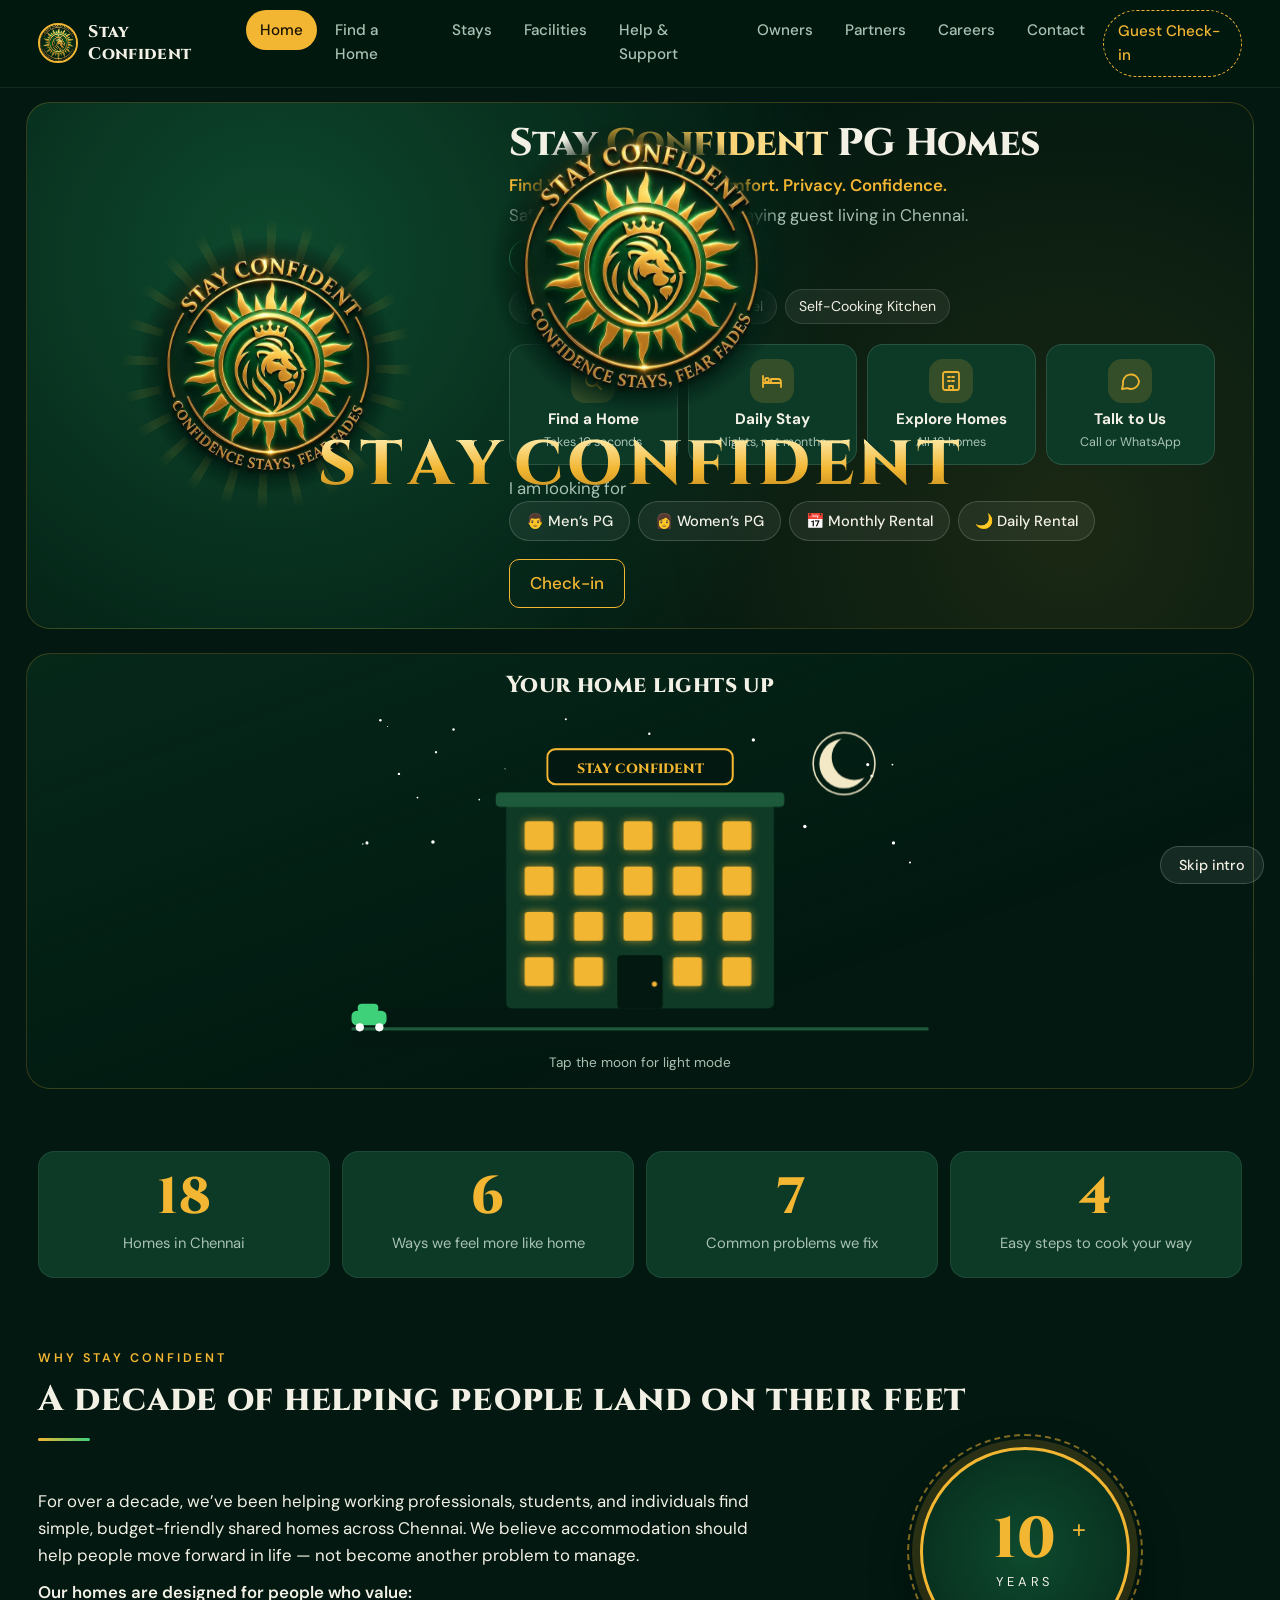
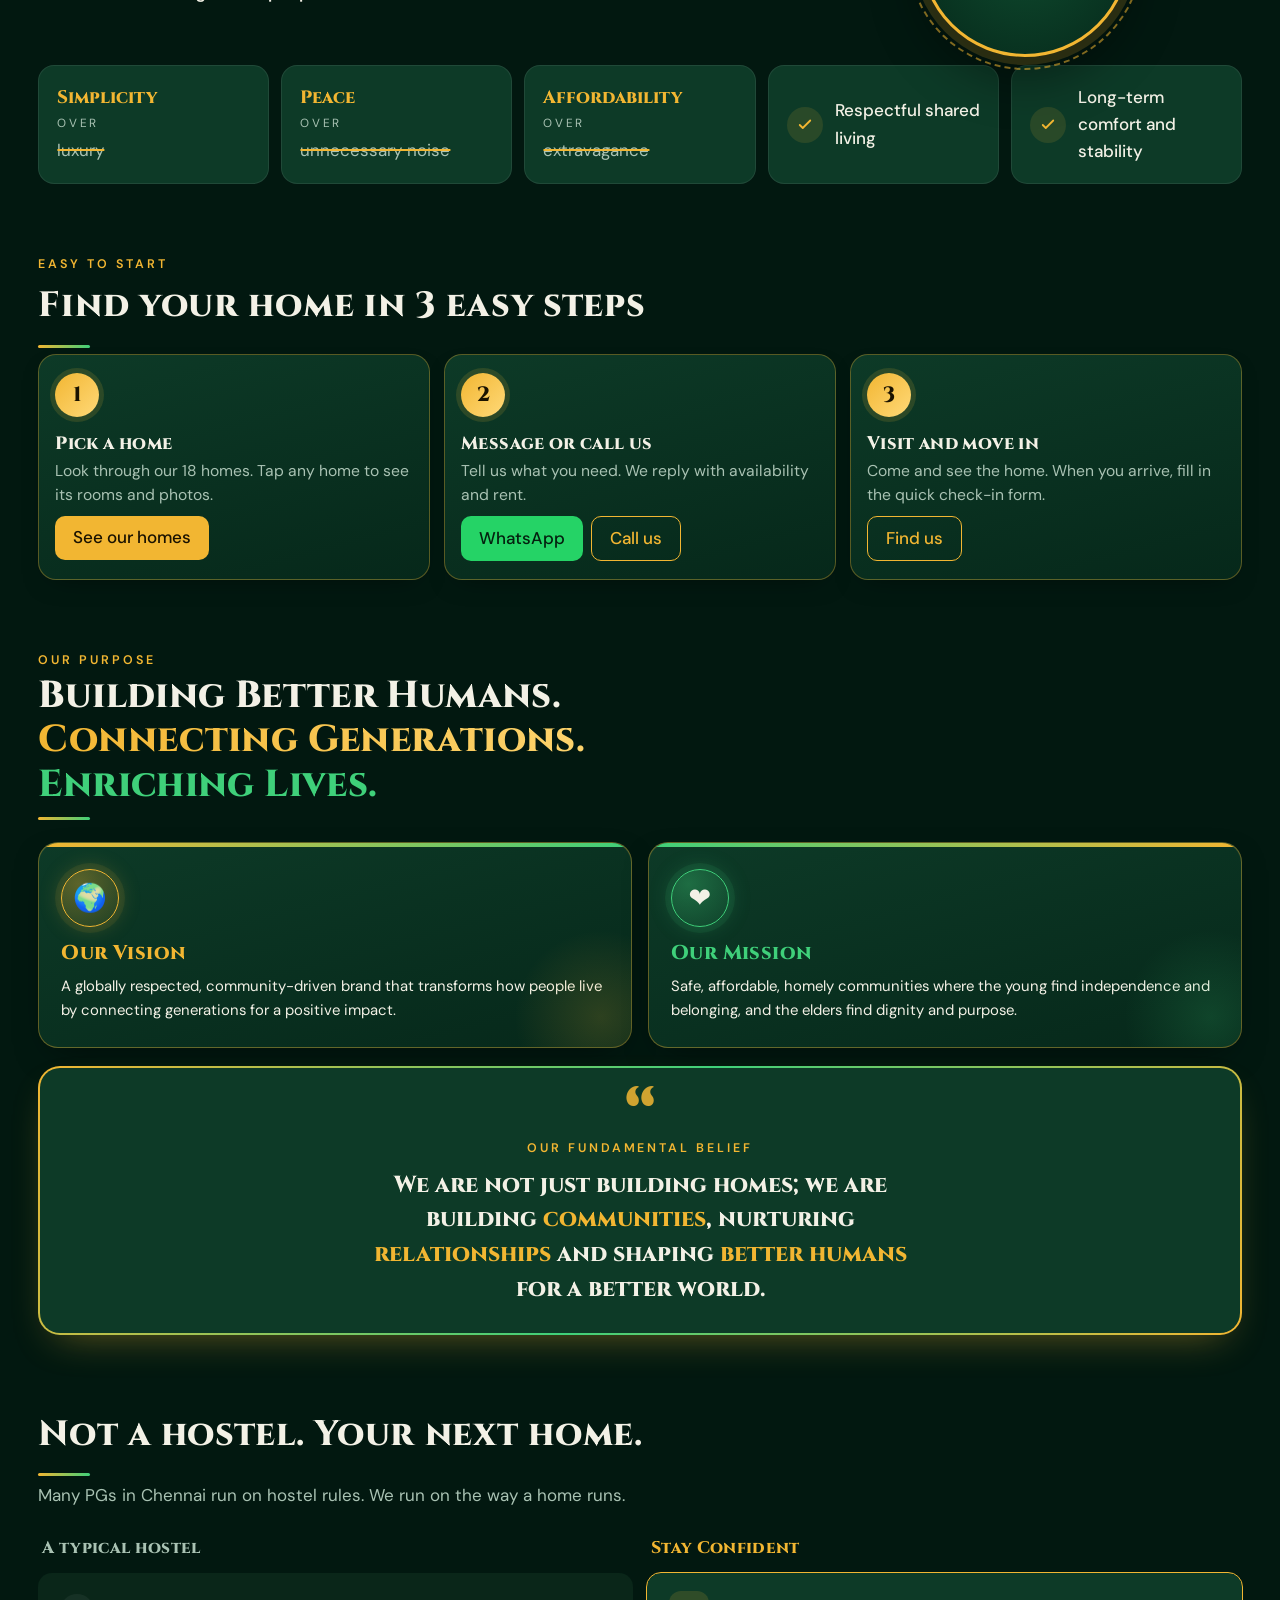
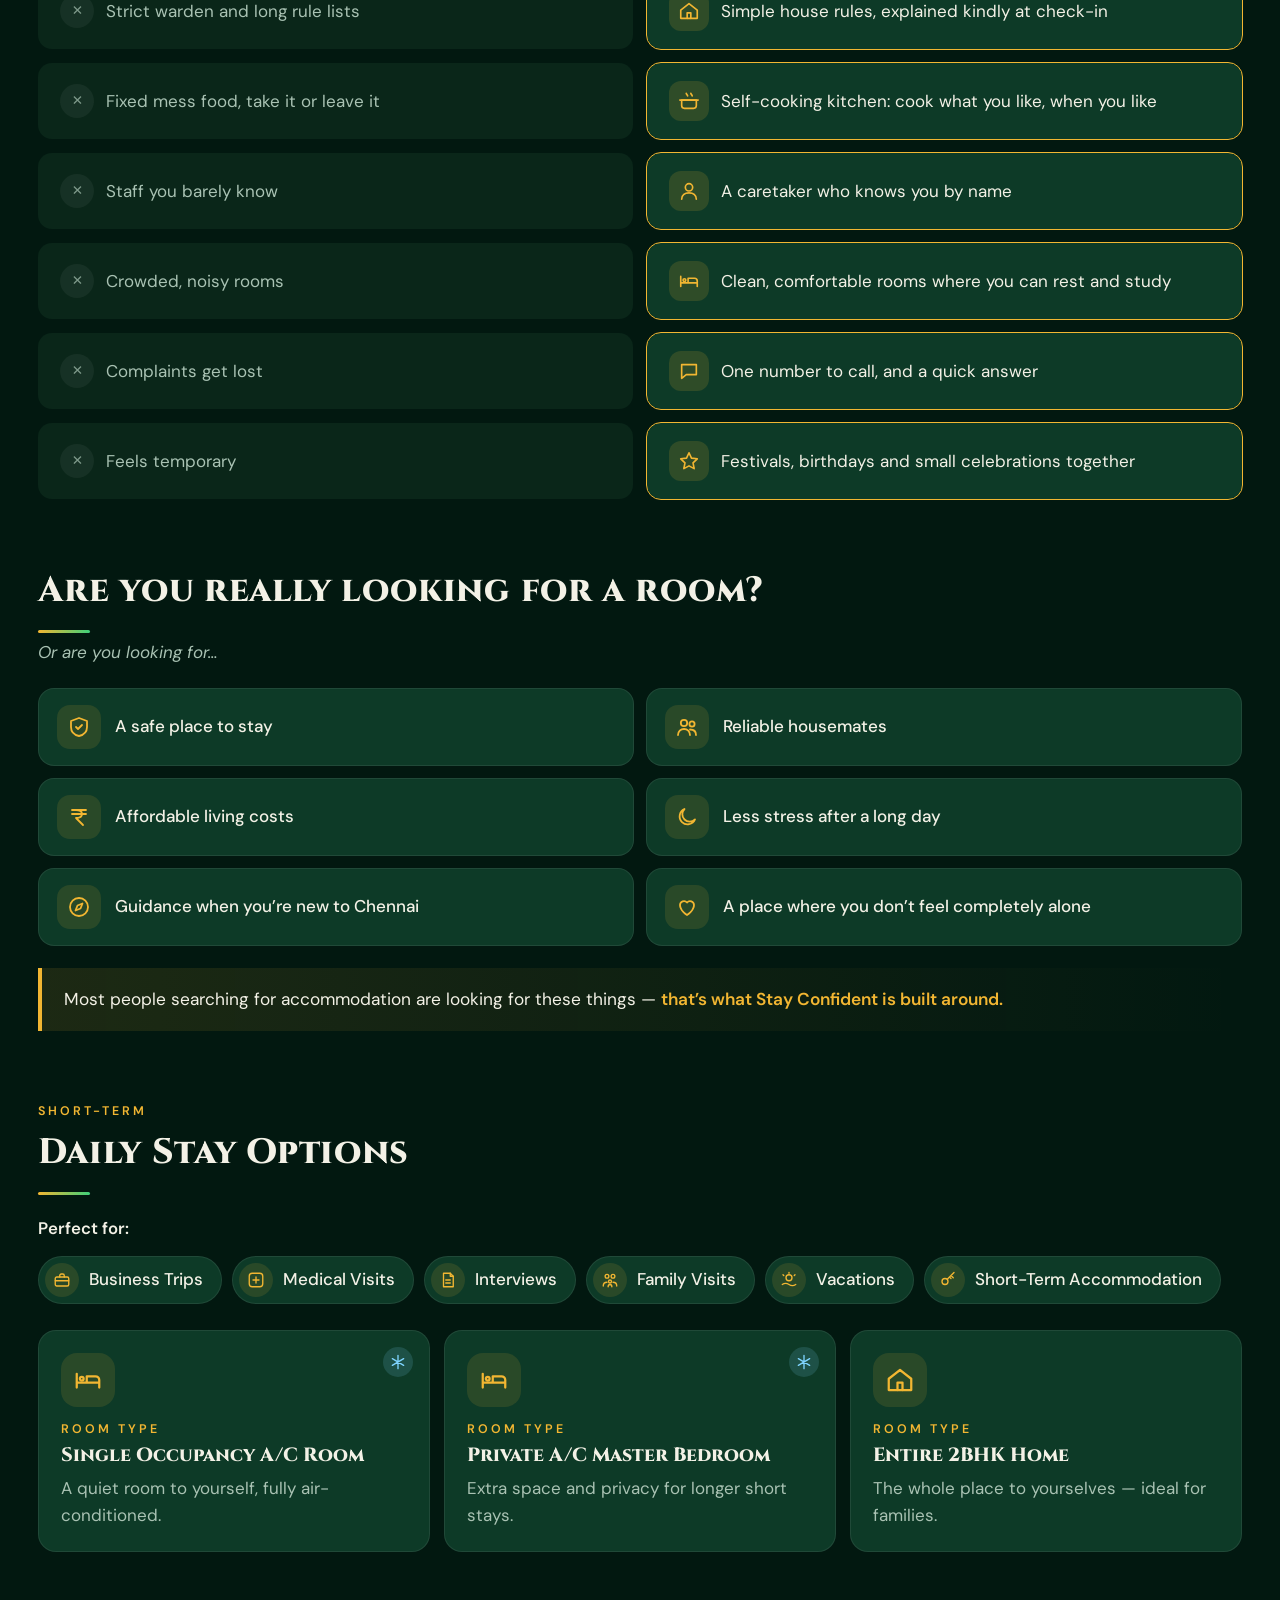
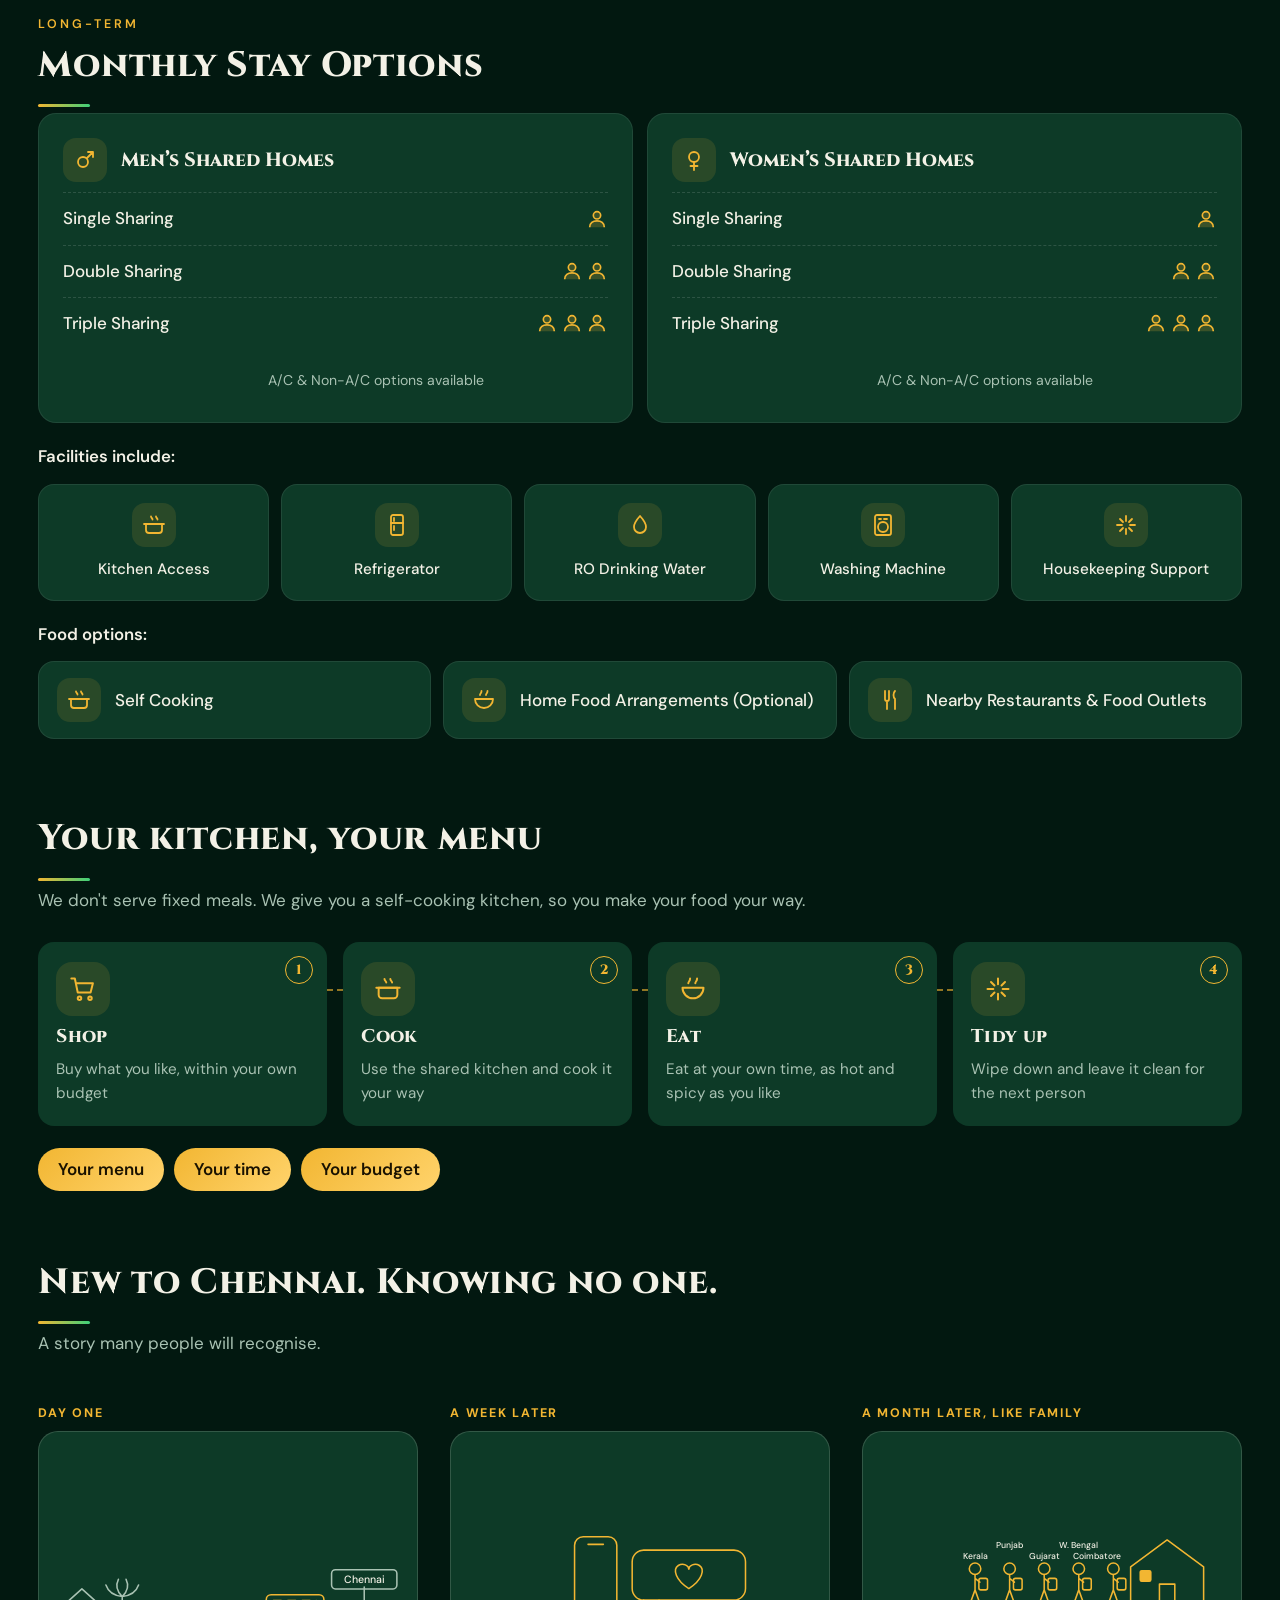
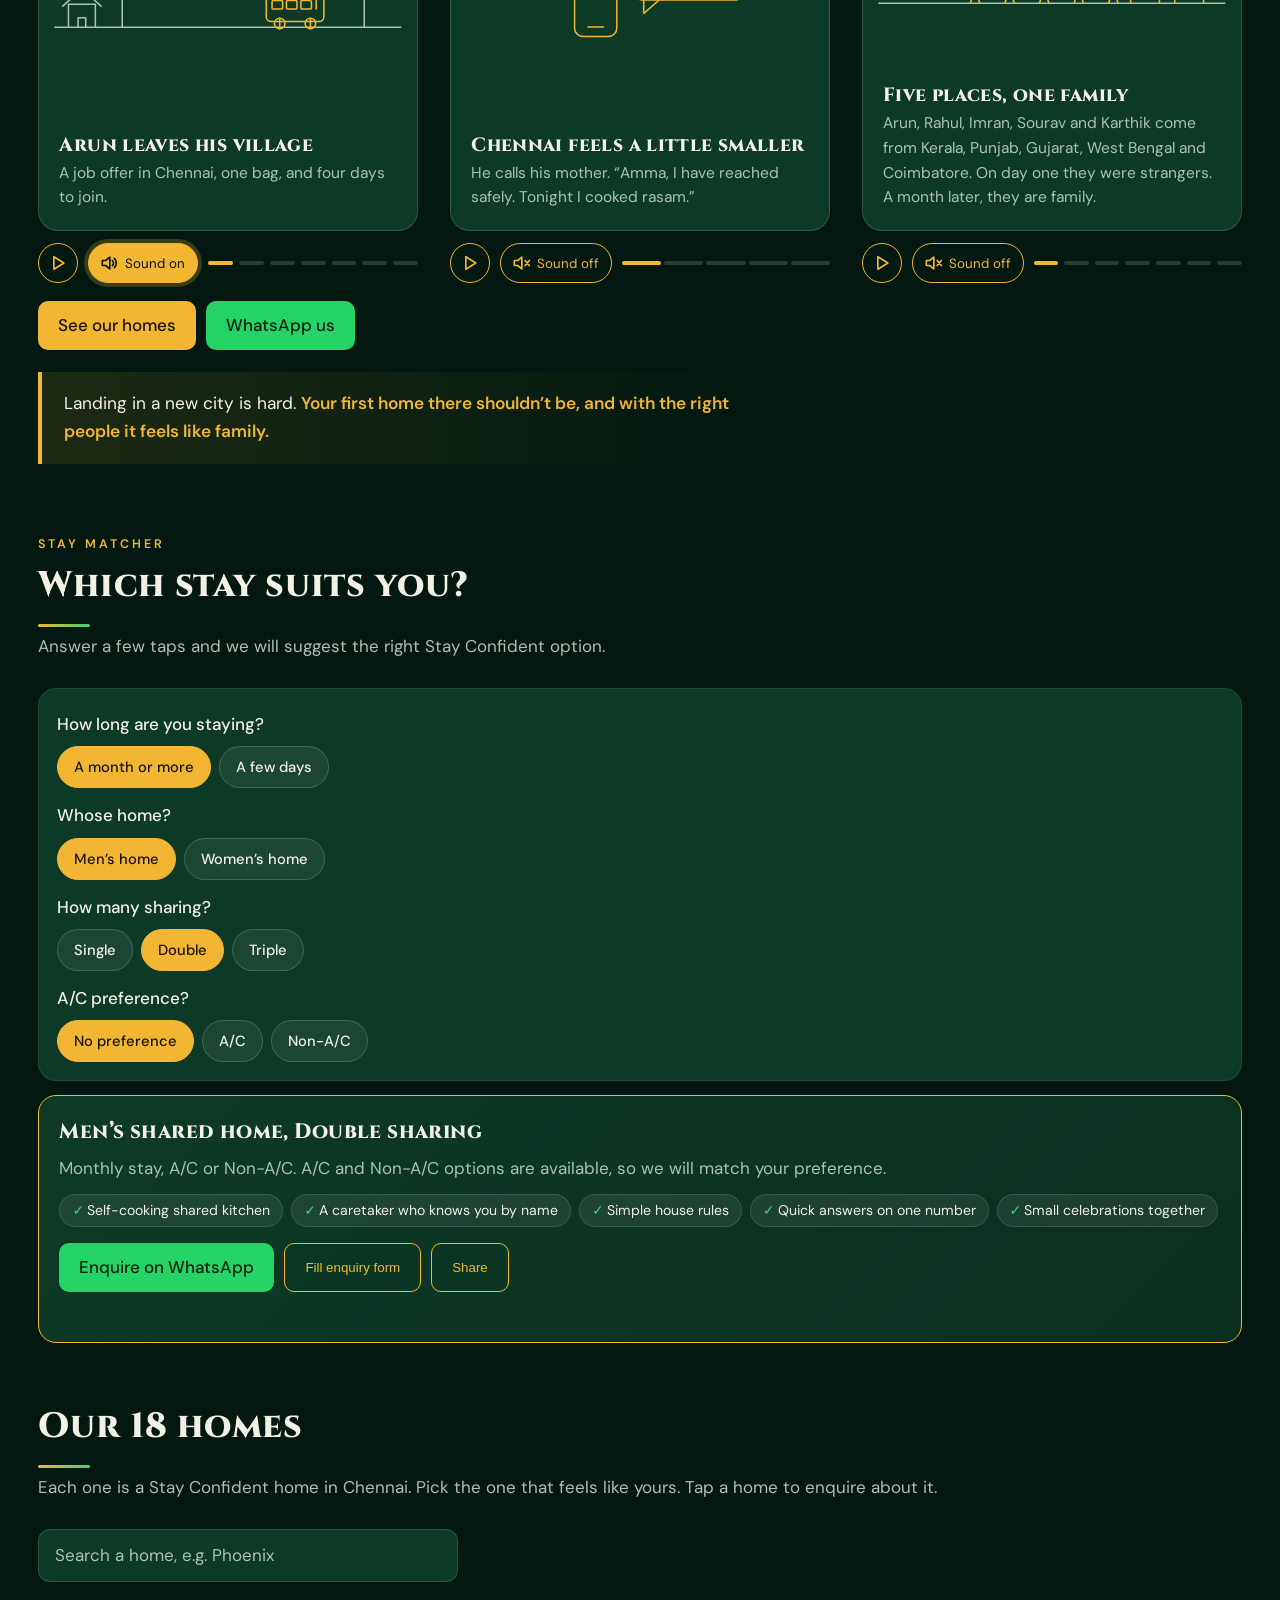
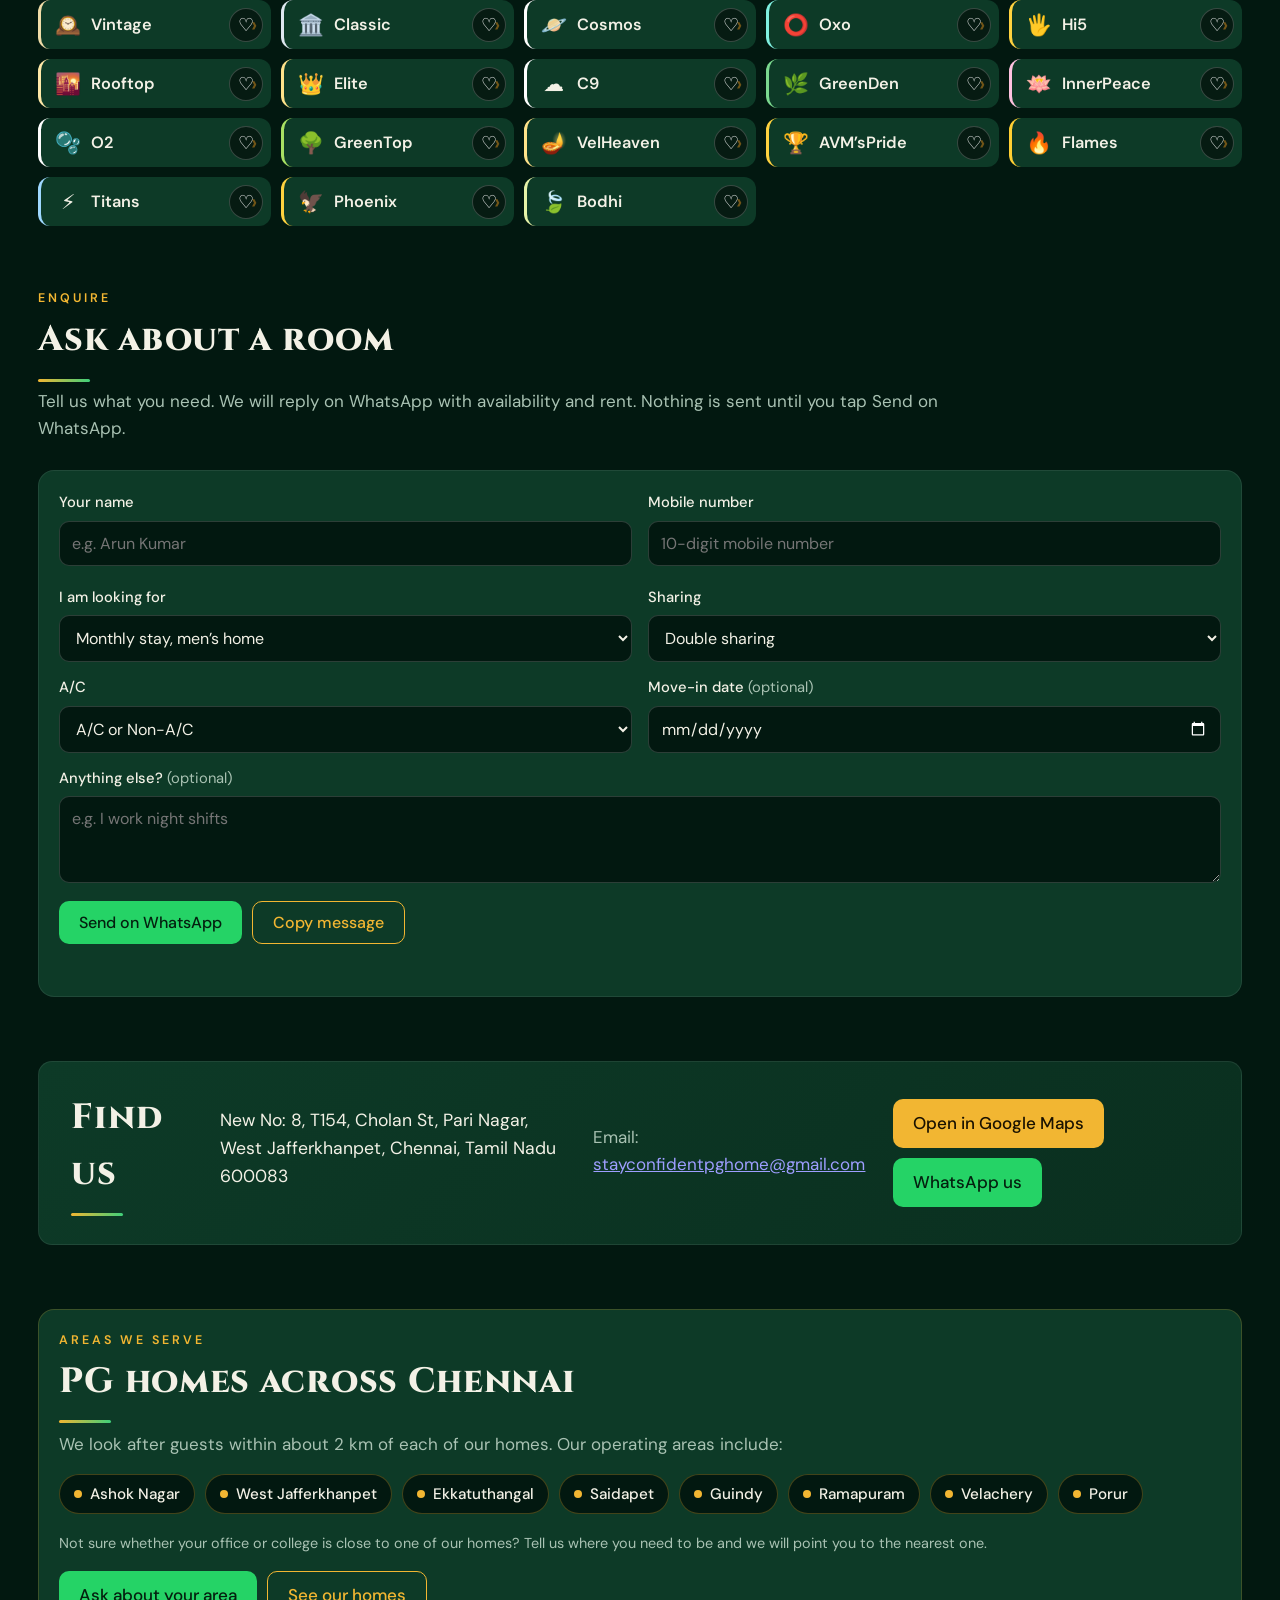
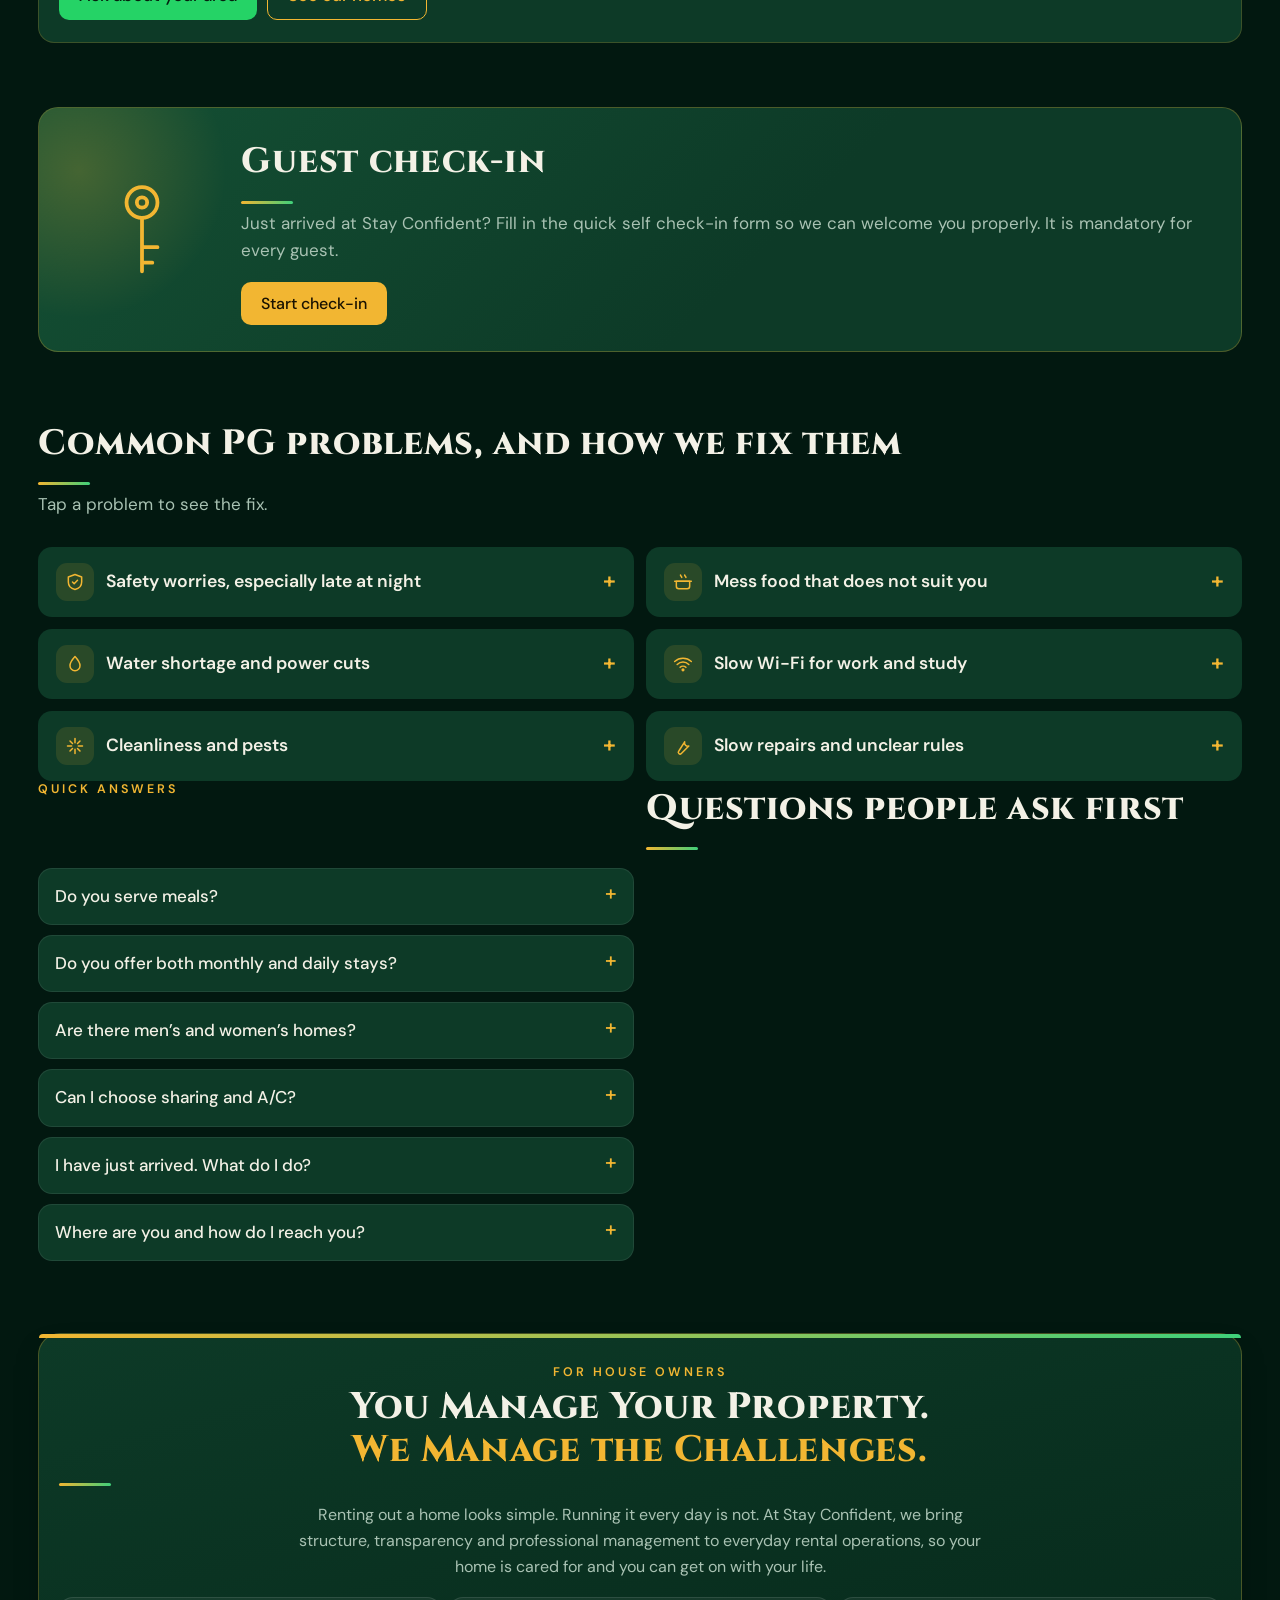
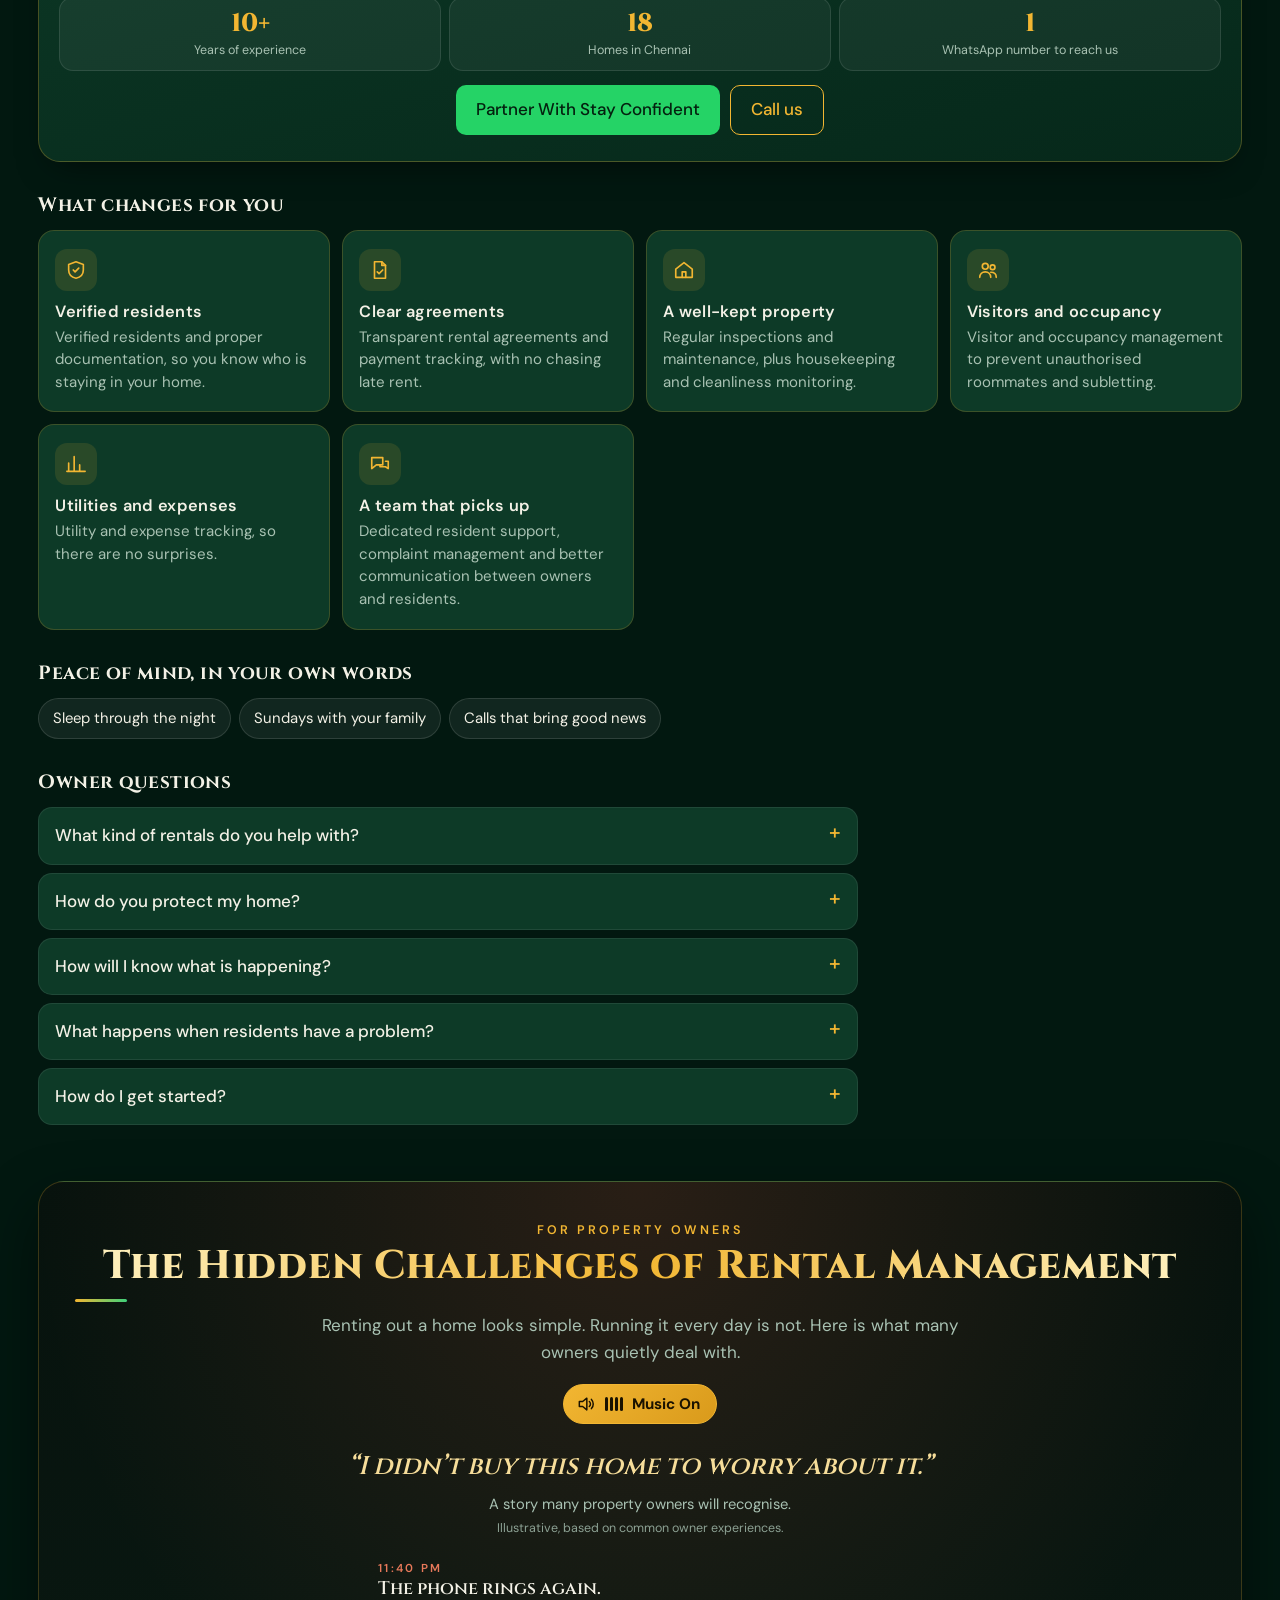
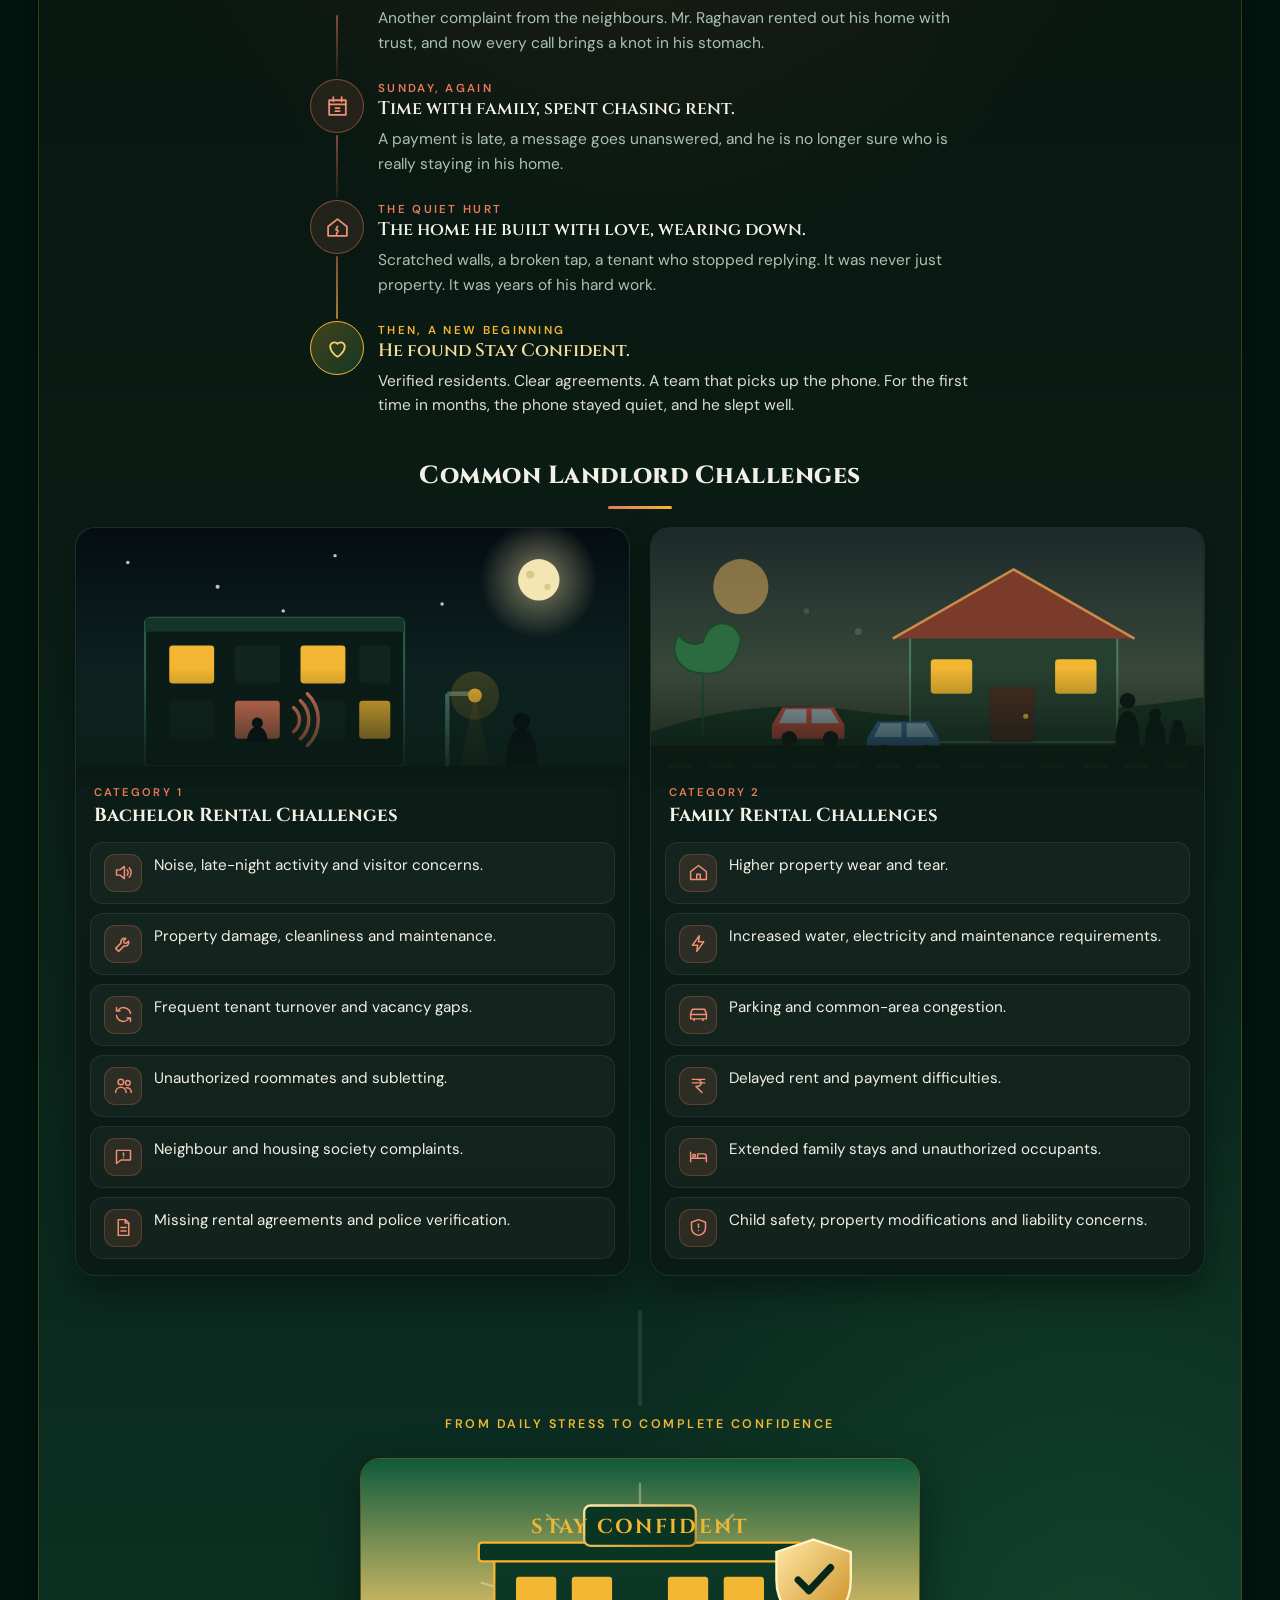
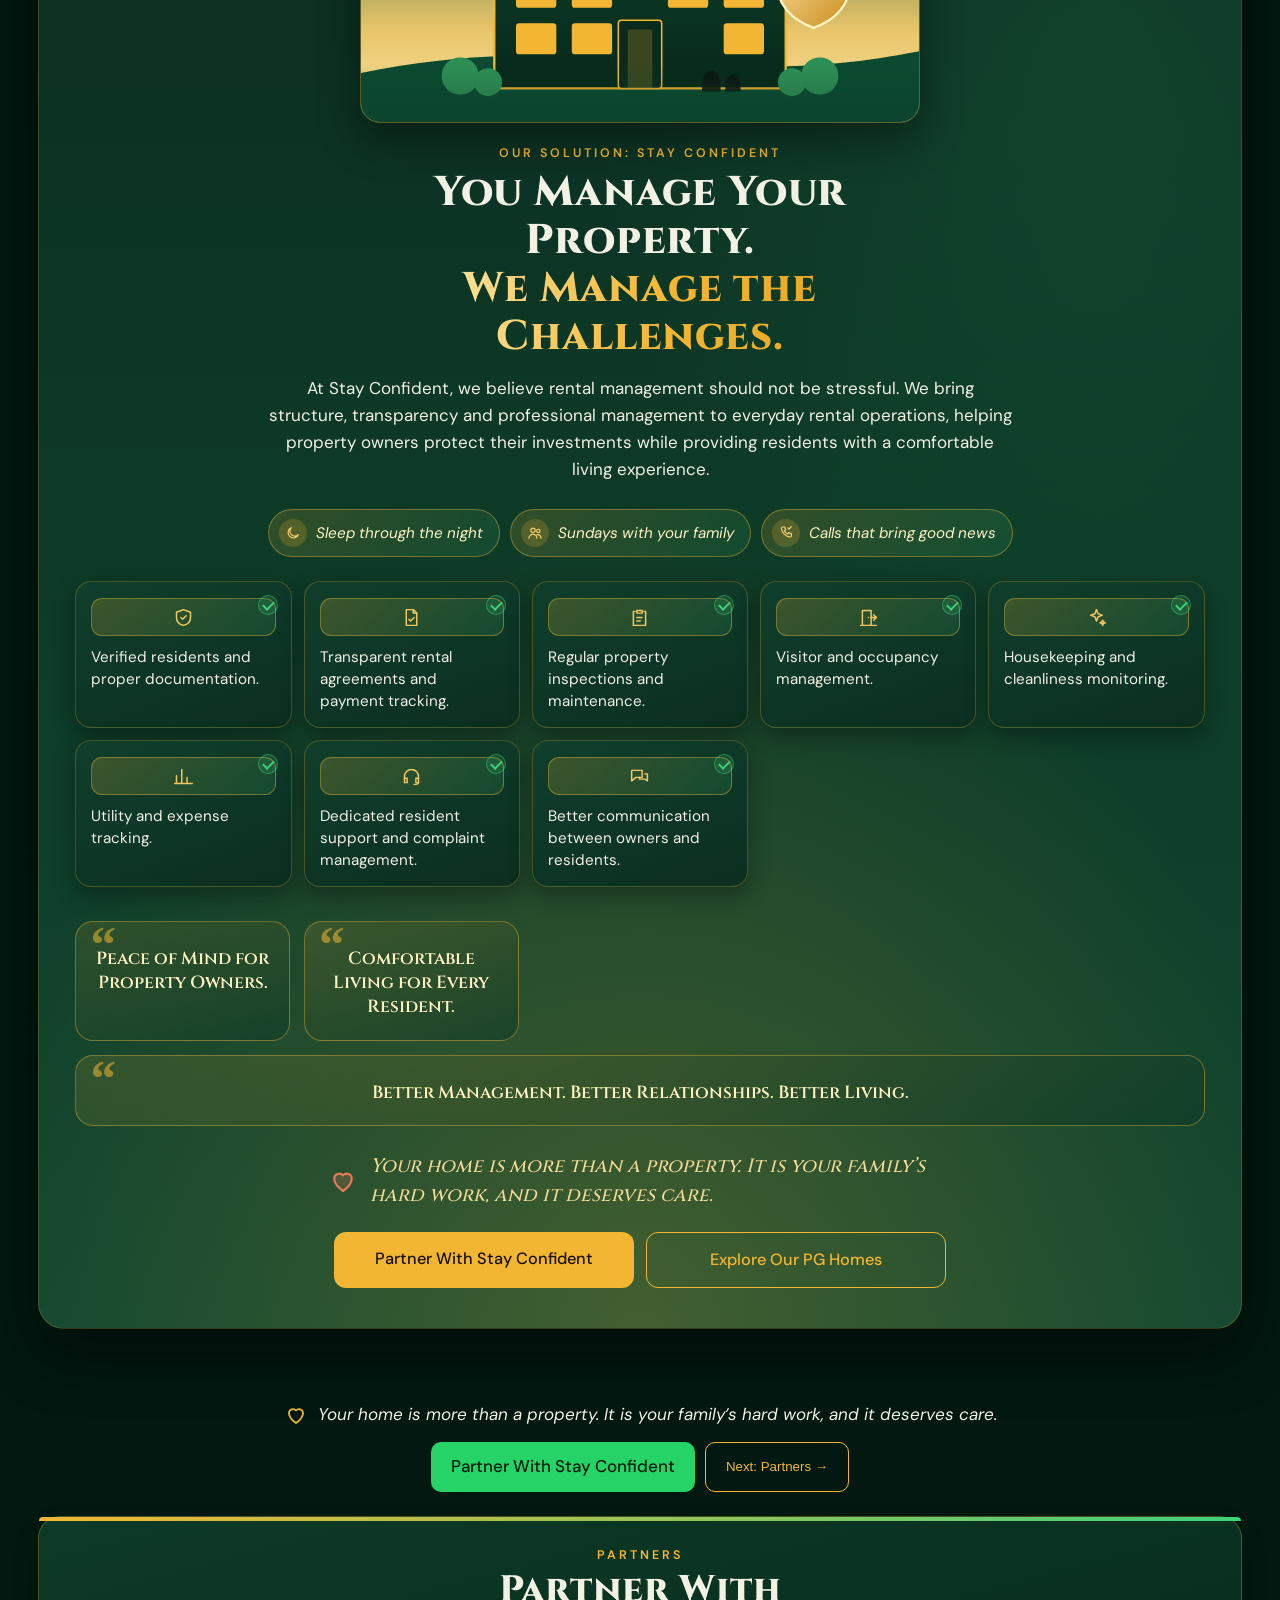
==== index.html @ 21cd769f "Add files via upload" ====
<!DOCTYPE html>
<html lang="en">
<head>
<meta charset="utf-8">
<meta name="theme-color" content="#021810">
<meta name="mobile-web-app-capable" content="yes">
<meta name="apple-mobile-web-app-capable" content="yes">
<meta name="apple-mobile-web-app-status-bar-style" content="black-translucent">
<meta name="apple-mobile-web-app-title" content="Stay Confident">
<meta name="viewport" content="width=device-width, initial-scale=1, viewport-fit=cover">
<title>Stay Confident PG Homes, Chennai | PG for Men &amp; Women, Daily Stay, House Owners</title>
<link rel="preconnect" href="https://fonts.googleapis.com">
<link href="https://fonts.googleapis.com/css2?family=Cinzel:wght@600;800&family=DM+Sans:wght@400;500&display=swap" rel="stylesheet">
<!-- ===== SEO v1 (additive): search + social metadata, structured data. No visible content changed. ===== -->
<meta name="description" content="Safe, clean PG homes in Chennai for men and women. Monthly and daily stays, self-cooking kitchen, 18 homes. Call or WhatsApp +91 98844 44587.">
<meta name="robots" content="index, follow, max-image-preview:large, max-snippet:-1">
<meta name="author" content="Stay Confident PG Homes">
<meta name="geo.region" content="IN-TN">
<meta name="geo.placename" content="Chennai">
<meta name="geo.position" content="13.0271934;80.2093516">
<meta name="ICBM" content="13.0271934, 80.2093516">
<meta property="og:type" content="website">
<meta property="og:site_name" content="Stay Confident PG Homes">
<meta property="og:locale" content="en_IN">
<meta property="og:title" content="Stay Confident PG Homes, Chennai | PG for Men &amp; Women, Daily Stay">
<meta property="og:description" content="Safe, clean PG homes in Chennai for men and women. Monthly and daily stays, self-cooking kitchen, 18 homes. Call or WhatsApp +91 98844 44587.">
<meta name="twitter:card" content="summary">
<meta name="twitter:title" content="Stay Confident PG Homes, Chennai">
<meta name="twitter:description" content="Safe, clean PG homes in Chennai for men and women. Monthly and daily stays, self-cooking kitchen, 18 homes. Call or WhatsApp +91 98844 44587.">
<link rel="preconnect" href="https://fonts.gstatic.com" crossorigin>
<link rel="icon" href="data:image/svg+xml,%3Csvg xmlns='http://www.w3.org/2000/svg' viewBox='0 0 64 64'%3E%3Crect width='64' height='64' rx='14' fill='%23021810'/%3E%3Ctext x='32' y='42' text-anchor='middle' font-family='Georgia,serif' font-weight='700' font-size='28' fill='%23f2b632'%3ESC%3C/text%3E%3C/svg%3E">
<!-- AFTER YOU KNOW YOUR LIVE WEBSITE ADDRESS: remove the comment markers around the 3 lines below and replace https://YOUR-DOMAIN/ with it.
<link rel="canonical" href="https://YOUR-DOMAIN/">
<meta property="og:url" content="https://YOUR-DOMAIN/">
<meta property="og:image" content="https://YOUR-DOMAIN/share.jpg">
-->
<script type="application/ld+json">
{
 "@context": "https://schema.org",
 "@type": "LodgingBusiness",
 "name": "Stay Confident PG Homes",
 "alternateName": "Stay Confident PG",
 "description": "Safe, clean and comfortable paying guest (PG) homes in Chennai for men and women. Monthly shared stays and daily stays, with a self-cooking kitchen.",
 "telephone": "+91 98844 44587",
 "email": "stayconfidentpghome@gmail.com",
 "address": {
  "@type": "PostalAddress",
  "streetAddress": "New No: 8, T154, Cholan St, Pari Nagar, West Jafferkhanpet",
  "addressLocality": "Chennai",
  "addressRegion": "Tamil Nadu",
  "postalCode": "600083",
  "addressCountry": "IN"
 },
 "geo": {
  "@type": "GeoCoordinates",
  "latitude": 13.0271934,
  "longitude": 80.2093516
 },
 "hasMap": "https://www.google.com/maps/place/Stay+Confident+PG+Homes/@13.0271934,80.2093516,1098m/data=!3m2!1e3!4b1!4m6!3m5!1s0x3a5267a1206e6ba7:0x398200b670840d7c!8m2!3d13.0271934!4d80.2093516!16s%2Fg%2F11f66dghbz",
 "areaServed": [
  {"@type": "City", "name": "Chennai"},
  {"@type": "Place", "name": "Ashok Nagar, Chennai"},
  {"@type": "Place", "name": "West Jafferkhanpet, Chennai"},
  {"@type": "Place", "name": "Ekkatuthangal, Chennai"},
  {"@type": "Place", "name": "Saidapet, Chennai"},
  {"@type": "Place", "name": "Guindy, Chennai"},
  {"@type": "Place", "name": "Ramapuram, Chennai"},
  {"@type": "Place", "name": "Velachery, Chennai"},
  {"@type": "Place", "name": "Porur, Chennai"}
 ],
 "amenityFeature": [
  {
   "@type": "LocationFeatureSpecification",
   "name": "Self-cooking kitchen access",
   "value": true
  },
  {
   "@type": "LocationFeatureSpecification",
   "name": "Refrigerator",
   "value": true
  },
  {
   "@type": "LocationFeatureSpecification",
   "name": "RO drinking water",
   "value": true
  },
  {
   "@type": "LocationFeatureSpecification",
   "name": "Washing machine",
   "value": true
  },
  {
   "@type": "LocationFeatureSpecification",
   "name": "Housekeeping support",
   "value": true
  },
  {
   "@type": "LocationFeatureSpecification",
   "name": "A/C and non-A/C rooms",
   "value": true
  }
 ]
}
</script>
<script type="application/ld+json">
{
 "@context": "https://schema.org",
 "@type": "FAQPage",
 "mainEntity": [
  {
   "@type": "Question",
   "name": "Do you serve meals?",
   "acceptedAnswer": {
    "@type": "Answer",
    "text": "We do not serve fixed meals. Every home has a self-cooking shared kitchen, so you cook your own food, at your own time and budget."
   }
  },
  {
   "@type": "Question",
   "name": "Do you offer both monthly and daily stays?",
   "acceptedAnswer": {
    "@type": "Answer",
    "text": "Yes. Monthly stays are in our 18 homes. For a few days, choose a Single Occupancy A/C Room, a Private A/C Master Bedroom, or an Entire 2BHK Home."
   }
  },
  {
   "@type": "Question",
   "name": "Are there men’s and women’s homes?",
   "acceptedAnswer": {
    "@type": "Answer",
    "text": "Yes. Tell us which you need in the Stay Matcher or the enquiry form, and we will point you to the right home."
   }
  },
  {
   "@type": "Question",
   "name": "Can I choose sharing and A/C?",
   "acceptedAnswer": {
    "@type": "Answer",
    "text": "Yes. Single, double and triple sharing, with A/C or Non-A/C options, are available when you enquire."
   }
  },
  {
   "@type": "Question",
   "name": "I have just arrived. What do I do?",
   "acceptedAnswer": {
    "@type": "Answer",
    "text": "Fill in the quick Guest Check-in form. It is mandatory for every guest."
   }
  },
  {
   "@type": "Question",
   "name": "Where are you and how do I reach you?",
   "acceptedAnswer": {
    "@type": "Answer",
    "text": "New No: 8, T154, Cholan St, Pari Nagar, West Jafferkhanpet, Chennai 600083. Call or WhatsApp +91 98844 44587."
   }
  }
 ]
}
</script>
<script type="application/ld+json">
{
 "@context": "https://schema.org",
 "@type": "WebSite",
 "name": "Stay Confident PG Homes",
 "inLanguage": "en-IN"
}
</script>
<!-- ===== /SEO v1 ===== -->












<link rel="stylesheet" href="style.css">
</head>
<body>
<div class="intro" id="intro">
<div class="door l"></div><div class="door r"></div>
<div class="bar t"></div><div class="bar b"></div>
<div class="stage">
<span class="glowbg"></span>
<div class="lwrap" id="lwrap"><i class="irays"></i><i class="ring"></i><i class="ring r2"></i><i class="ring r3"></i><div class="lw"><div class="lz"><img id="intro-logo" alt="Stay Confident logo" width="300" height="300"></div><i class="flare"></i></div></div>
<div class="ti" id="ti" aria-hidden="true"></div>
<span class="ln"></span>
<p class="pg">PG HOMES &middot; CHENNAI</p>
<p class="tg">Confidence stays, fear fades.</p>
</div>
<span class="flash"></span>
<button class="skip" id="skip" type="button">Skip intro</button>
</div>
<script>(function(){try{if("scrollRestoration" in history)history.scrollRestoration="manual"}catch(e){}window.scrollTo(0,0);window.addEventListener("pageshow",function(){window.scrollTo(0,0)});window.addEventListener("load",function(){setTimeout(function(){var h=document.documentElement;if(h.classList.contains("intro-on"))window.scrollTo(0,0)},0)})})();</script>
<script>(function(){var r=document.documentElement;if(window.matchMedia&&matchMedia("(prefers-reduced-motion: reduce) and (min-width: 99999px)").matches)return;r.classList.add("intro-on","intro-hold");setTimeout(function(){r.classList.remove("intro-on","intro-hold")},9000)})();</script>
<script>try{if(localStorage.getItem("sc-theme")==="light")document.documentElement.setAttribute("data-theme","light")}catch(e){}</script>
<header class="nav" id="nav">
<div class="nav-in">
<a class="brand" href="#top"><span class="bl"><img id="navlogo" alt="" width="40" height="40"></span><span>Stay Confident</span></a>
<button class="menu" id="menu" aria-label="Menu" aria-expanded="false" aria-controls="links"><i></i><i></i><i></i></button>
<ul class="links" id="links"><li><a href="#top">Home</a></li><li><a href="#homes">Find a Home</a></li><li><a href="#stays">Stays</a></li><li><a href="#kitchen">Facilities</a></li><li><a href="#help">Help &amp; Support</a></li><li><a href="#owners">Owners</a></li><li><a href="#partners">Partners</a></li><li><a href="#careers">Careers</a></li><li><a href="#find">Contact</a></li><li><a class="ci-link" href="#checkin">Guest Check-in</a></li></ul>
<button class="fsb" id="fsb" type="button" aria-label="Full screen" aria-pressed="false"><svg viewBox="0 0 24 24" aria-hidden="true"><path d="M4 9V4h5M20 9V4h-5M4 15v5h5M20 15v5h-5"/></svg></button>
</div>
<div class="prog" id="prog"></div>
</header>
<div class="topzone" id="topzone">
<section class="hero" id="top" data-tab="home">
<span class="sparks" id="sparks" aria-hidden="true"></span>
<div>
<div class="logo-wrap"><div class="rays" aria-hidden="true"></div><img class="logo" alt="Stay Confident logo: a crowned lion inside a golden sun. Confidence stays, fear fades." src="[data-uri]"></div>
<div class="hero-text">
<h1>Stay <span class="gold">Confident</span> PG Homes</h1>
<p class="hero-tl">Find Your Perfect Home. Comfort. Privacy. Confidence.</p><p class="hero-sm">Safe, clean and comfortable paying guest living in Chennai.</p>
<span class="tag">Confidence stays, fear fades.</span>
<ul class="chips"><li>18 Homes</li><li>A Home, Not a Hostel</li><li>Self-Cooking Kitchen</li></ul>
<div class="hub" id="hub"><div class="hub-grid">
<a class="hb" href="#matcher"><i><svg viewBox="0 0 24 24"><circle cx="11" cy="11" r="6"/><path d="M20 20l-4.5-4.5"/></svg></i><b>Find a Home</b><small>Takes 10 seconds</small></a>
<a class="hb" href="#stays"><i><svg viewBox="0 0 24 24"><path d="M3 18V7M3 14h18v4M21 18v-5a3 3 0 0 0-3-3h-7v4"/><circle cx="7" cy="11" r="2"/></svg></i><b>Daily Stay</b><small>Nights, not months</small></a>
<a class="hb" href="#homes"><i><svg viewBox="0 0 24 24"><rect x="4" y="3" width="16" height="18" rx="2"/><path d="M9 8h2M13 8h2M9 12h2M13 12h2M10 21v-4h4v4"/></svg></i><b>Explore Homes</b><small>All 18 homes</small></a>
<a class="hb" href="#find" data-talk><i><svg viewBox="0 0 24 24"><path d="M21 12a8 8 0 0 1-11.6 7.1L4 20l1-4.6A8 8 0 1 1 21 12z"/></svg></i><b>Talk to Us</b><small>Call or WhatsApp</small></a>
</div>
<p class="hub-l">I am looking for</p>
<div class="prefs" role="group" aria-label="Quick preference">
<button type="button" class="pf" data-pre="men">&#128104; Men&rsquo;s PG</button><button type="button" class="pf" data-pre="women">&#128105; Women&rsquo;s PG</button><button type="button" class="pf" data-pre="monthly">&#128197; Monthly Rental</button><button type="button" class="pf" data-pre="daily">&#127769; Daily Rental</button>
</div></div><div class="cta"><a class="btn" href="#homes">See our homes</a><a class="btn wa" href="https://wa.me/919884444587?text=Hi%2C%20I%20would%20like%20to%20know%20about%20Stay%20Confident%20PG%20Homes" target="_blank" rel="noopener">WhatsApp</a><a class="btn ghost" href="#enquire">Enquire</a><a class="btn ghost" href="#find">Find us</a><a class="btn ghost" href="https://surveyheart.com/form/646534367d1fcb53a0d5ea4f" data-ci target="_blank" rel="noopener">Check-in</a></div>
</div>
</div>
</section>
<section class="scene-sec" data-tab="home">
<h2 id="scene-h">Your home lights up</h2>
<svg class="scene" id="scene" viewBox="0 0 560 330" role="img" aria-label="Animated night view of a PG building in Chennai with windows lighting up one by one">
<g id="stars"></g>
<defs><mask id="cres"><rect width="560" height="330" fill="#fff"/><circle cx="488" cy="46" r="22" fill="#000"/></mask></defs>
<g class="moon" id="orb" role="button" tabindex="0" aria-pressed="false" aria-label="Switch to light mode">
<circle class="halo" cx="478" cy="52" r="30" fill="none" stroke="#f3e9c6" stroke-width="1.5"/>
<circle cx="478" cy="52" r="36" fill="transparent"/>
<g class="mn"><circle cx="478" cy="52" r="24" fill="#f3e9c6" mask="url(#cres)"/></g>
<g class="sn"><circle cx="478" cy="52" r="16" fill="#ffc83d"/><g stroke="#ffb100" stroke-width="3" stroke-linecap="round" fill="none"><path d="M502 52L510 52"/><path d="M454 52L446 52"/><path d="M478 76L478 84"/><path d="M478 28L478 20"/><path d="M495 69L501 75"/><path d="M461 69L455 75"/><path d="M461 35L455 29"/><path d="M495 35L501 29"/></g></g>
</g>
<g class="cloud" fill="#fff"><ellipse cx="86" cy="66" rx="30" ry="11"/><ellipse cx="106" cy="57" rx="20" ry="12"/><ellipse cx="68" cy="60" rx="16" ry="9"/></g>
<g class="cloud c2" fill="#fff"><ellipse cx="326" cy="22" rx="24" ry="8"/><ellipse cx="341" cy="16" rx="15" ry="9"/><ellipse cx="312" cy="19" rx="12" ry="6"/></g>
<rect class="bld" x="150" y="90" width="260" height="200" rx="6" fill="#0f3a26"/>
<rect class="roof" x="140" y="80" width="280" height="14" rx="4" fill="#1d5a3b"/>
<g id="wins"></g>
<rect class="sdoor" x="258" y="238" width="44" height="52" rx="4" fill="#021810"/>
<circle cx="294" cy="266" r="2.5" fill="var(--amber)"/>
<g class="sign"><rect x="190" y="38" width="180" height="34" rx="8" fill="#021810" stroke="#f2b632" stroke-width="2"/>
<text x="280" y="61" text-anchor="middle" fill="#f2b632" font-family="Cinzel,Georgia,serif" font-weight="800" font-size="13">STAY CONFIDENT</text></g>
<rect class="gnd" x="0" y="290" width="560" height="40" fill="#021810"/>
<rect class="rd" x="0" y="308" width="560" height="3" fill="#1d5a3b" stroke-dasharray="14 10"/>
<g class="auto"><rect x="0" y="292" width="34" height="14" rx="5" fill="#3fd07a"/><rect x="6" y="285" width="20" height="9" rx="4" fill="#3fd07a"/><circle cx="8" cy="308" r="4" fill="#fff"/><circle cx="27" cy="308" r="4" fill="#fff"/></g>
</svg>
<p class="orbhint" id="orbhint">Tap the moon for light mode</p>
</section>
</div>

<section class="stats" data-tab="home"><ul>
<li><b class="n" data-to="18">18</b><span>Homes in Chennai</span></li>
<li><b class="n" data-to="6">6</b><span>Ways we feel more like home</span></li>
<li><b class="n" data-to="7">7</b><span>Common problems we fix</span></li>
<li><b class="n" data-to="4">4</b><span>Easy steps to cook your way</span></li>
</ul></section>
<main>
<section class="sec whyus" id="whyus" data-tab="home">
<p class="eyebrow">Why Stay Confident</p>
<h2>A decade of helping people land on their feet</h2>
<div class="whygrid">
<div>
<p>For over a decade, we’ve been helping working professionals, students, and individuals find simple, budget-friendly shared homes across Chennai. We believe accommodation should help people move forward in life — not become another problem to manage.</p>
<p class="mini">Our homes are designed for people who value:</p>
</div>
<div class="b10 rv2"><b class="n10" data-to="10">10</b><sup>+</sup><span>Years</span></div>
</div>
<div class="vals">
<div class="val over rv2" style="--i:0"><b class="a">Simplicity</b><span class="o">over</span><span class="b">luxury</span></div>
<div class="val over rv2" style="--i:1"><b class="a">Peace</b><span class="o">over</span><span class="b">unnecessary noise</span></div>
<div class="val over rv2" style="--i:2"><b class="a">Affordability</b><span class="o">over</span><span class="b">extravagance</span></div>
<div class="val plain rv2" style="--i:3"><span class="ico"><svg viewBox="0 0 24 24" aria-hidden="true"><path d="M5 12l4 4 10-10"/></svg></span><span>Respectful shared living</span></div>
<div class="val plain rv2" style="--i:4"><span class="ico"><svg viewBox="0 0 24 24" aria-hidden="true"><path d="M5 12l4 4 10-10"/></svg></span><span>Long-term comfort and stability</span></div>
</div>
</section>
<section class="sec steps" id="steps" data-tab="home" aria-labelledby="stp-h">
<p class="eyebrow">Easy to start</p>
<h2 id="stp-h">Find your home in 3 easy steps</h2>
<ol class="stp-list">
<li class="stp rv2" style="--i:0"><span class="stp-n" aria-hidden="true">1</span><div><h3>Pick a home</h3><p>Look through our 18 homes. Tap any home to see its rooms and photos.</p><div class="stp-b"><a class="btn" href="#homes">See our homes</a></div></div></li>
<li class="stp rv2" style="--i:1"><span class="stp-n" aria-hidden="true">2</span><div><h3>Message or call us</h3><p>Tell us what you need. We reply with availability and rent.</p><div class="stp-b"><a class="btn wa" href="https://wa.me/919884444587?text=Hi%2C%20I%20would%20like%20to%20know%20about%20Stay%20Confident%20PG%20Homes" target="_blank" rel="noopener">WhatsApp</a><a class="btn ghost" href="tel:+919884444587">Call us</a></div></div></li>
<li class="stp rv2" style="--i:2"><span class="stp-n" aria-hidden="true">3</span><div><h3>Visit and move in</h3><p>Come and see the home. When you arrive, fill in the quick check-in form.</p><div class="stp-b"><a class="btn ghost" href="#find">Find us</a></div></div></li>
</ol>
</section>
<section class="sec vm" id="vision" data-tab="home" aria-labelledby="vm-h">
<p class="eyebrow">Our purpose</p>
<h2 class="vm-title" id="vm-h"><span class="vm-l rv2" style="--i:0">Building Better Humans.</span><span class="vm-l rv2" style="--i:1">Connecting Generations.</span><span class="vm-l rv2" style="--i:2">Enriching Lives.</span></h2>
<div class="vm-grid">
<article class="vm-card vm-vision rv2" style="--i:1">
<div class="vm-ic" aria-hidden="true">&#127757;</div>
<h3>Our Vision</h3>
<p>A globally respected, community-driven brand that transforms how people live by connecting generations for a positive impact.</p>
</article>
<article class="vm-card vm-mission rv2" style="--i:2">
<div class="vm-ic" aria-hidden="true">&#10084;&#65039;</div>
<h3>Our Mission</h3>
<p>Safe, affordable, homely communities where the young find independence and belonging, and the elders find dignity and purpose.</p>
</article>
</div>
<figure class="vm-belief rv2" style="--i:3">
<span class="vm-q" aria-hidden="true">&ldquo;</span>
<figcaption>Our fundamental belief</figcaption>
<blockquote><p>We are not just building homes; we are building <b>communities</b>, nurturing <b>relationships</b> and shaping <b>better humans</b> for a better world.</p></blockquote>
</figure>
</section>
<section class="home" id="why" data-tab="why">
<h2>Not a hostel. Your next home.</h2>
<p class="sub">Many PGs in Chennai run on hostel rules. We run on the way a home runs.</p>
<div class="cmp">
<div class="hd">A typical hostel</div><div class="hd s2">Stay Confident</div>
<div class="h"><i class="x" aria-hidden="true">&#10005;</i><span>Strict warden and long rule lists</span></div><div class="s"><i class="ic"><svg viewBox="0 0 24 24" aria-hidden="true"><path d="M3 11l9-7 9 7v9H3z"/><path d="M10 20v-6h4v6"/></svg></i><span>Simple house rules, explained kindly at check-in</span></div>
<div class="h"><i class="x" aria-hidden="true">&#10005;</i><span>Fixed mess food, take it or leave it</span></div><div class="s"><i class="ic"><svg viewBox="0 0 24 24" aria-hidden="true"><path d="M4 11h16v6a3 3 0 0 1-3 3H7a3 3 0 0 1-3-3z"/><path d="M2 11h20M9 3.5c0 1.5 1.5 1.5 1.5 3M14 3.5c0 1.5 1.5 1.5 1.5 3"/></svg></i><span>Self-cooking kitchen: cook what you like, when you like</span></div>
<div class="h"><i class="x" aria-hidden="true">&#10005;</i><span>Staff you barely know</span></div><div class="s"><i class="ic"><svg viewBox="0 0 24 24" aria-hidden="true"><circle cx="12" cy="8" r="4"/><path d="M4 21c0-4.5 3.5-7 8-7s8 2.5 8 7"/></svg></i><span>A caretaker who knows you by name</span></div>
<div class="h"><i class="x" aria-hidden="true">&#10005;</i><span>Crowded, noisy rooms</span></div><div class="s"><i class="ic"><svg viewBox="0 0 24 24" aria-hidden="true"><path d="M3 18V7M3 14h18v4M21 14v-2a3 3 0 0 0-3-3h-7v5"/><circle cx="7" cy="11" r="1.5"/></svg></i><span>Clean, comfortable rooms where you can rest and study</span></div>
<div class="h"><i class="x" aria-hidden="true">&#10005;</i><span>Complaints get lost</span></div><div class="s"><i class="ic"><svg viewBox="0 0 24 24" aria-hidden="true"><path d="M4 5h16v11H9l-5 4z"/></svg></i><span>One number to call, and a quick answer</span></div>
<div class="h"><i class="x" aria-hidden="true">&#10005;</i><span>Feels temporary</span></div><div class="s"><i class="ic"><svg viewBox="0 0 24 24" aria-hidden="true"><path d="M12 3l2.7 5.8 6.3.8-4.6 4.4 1.2 6.3L12 17.3 6.4 20.3l1.2-6.3L3 9.6l6.3-.8z"/></svg></i><span>Festivals, birthdays and small celebrations together</span></div>
</div>
</section>
<section class="sec looking" id="looking" data-tab="why">
<h2>Are you really looking for a room?</h2>
<p class="it">Or are you looking for…</p>
<div class="lkg">
<div class="lk rv2" style="--i:0"><span class="ico"><svg viewBox="0 0 24 24" aria-hidden="true"><path d="M12 3l8 3v6c0 5-3.5 8-8 9-4.5-1-8-4-8-9V6z"/><path d="M9 12l2 2 4-4"/></svg></span><span>A safe place to stay</span></div>
<div class="lk rv2" style="--i:1"><span class="ico"><svg viewBox="0 0 24 24" aria-hidden="true"><circle cx="9" cy="8" r="3.2"/><circle cx="17" cy="9" r="2.6"/><path d="M3 20c0-3.5 2.7-6 6-6s6 2.5 6 6M15 14.5c3 0 6 1.5 6 5.5"/></svg></span><span>Reliable housemates</span></div>
<div class="lk rv2" style="--i:2"><span class="ico"><svg viewBox="0 0 24 24" aria-hidden="true"><path d="M5 5h14M5 9h14M9 5c4 0 6 1.5 6 4s-2 4-6 4l7 7"/></svg></span><span>Affordable living costs</span></div>
<div class="lk rv2" style="--i:3"><span class="ico"><svg viewBox="0 0 24 24" aria-hidden="true"><path d="M20 14.5A8 8 0 1 1 9.5 4a6.5 6.5 0 0 0 10.5 10.5z"/></svg></span><span>Less stress after a long day</span></div>
<div class="lk rv2" style="--i:4"><span class="ico"><svg viewBox="0 0 24 24" aria-hidden="true"><circle cx="12" cy="12" r="9"/><path d="M15.5 8.5l-2 5-5 2 2-5z"/></svg></span><span>Guidance when you’re new to Chennai</span></div>
<div class="lk rv2" style="--i:5"><span class="ico"><svg viewBox="0 0 24 24" aria-hidden="true"><path d="M12 20s-7-4.5-7-10a4 4 0 0 1 7-2.5A4 4 0 0 1 19 10c0 5.500-7 10-7 10z"/></svg></span><span>A place where you don’t feel completely alone</span></div>
</div>
<p class="call rv2">Most people searching for accommodation are looking for these things — <b>that’s what Stay Confident is built around.</b></p>
</section>

<section class="jny" data-tab="home" aria-label="Next step"><div class="jny-dots" aria-hidden="true"><i class="on"></i><i class=""></i><i class=""></i><i class=""></i><i class=""></i></div><p class="jny-k">Step 1 of 5 &middot; Home</p><h2 class="jny-t">Want to know why people stay with us?</h2><p class="jny-p">See how we look after every guest, like family.</p><div class="cbtns"><button class="btn" type="button" data-next="why">Next: Why us &rarr;</button><button class="btn ghost" type="button" data-next="homes">Skip to homes</button></div></section>
<section class="sec stays" id="stays" data-tab="stay">
<p class="eyebrow">Short-term</p>
<h2>Daily Stay Options</h2>
<p class="mini">Perfect for:</p>
<div class="pchips">
<span class="pchip rv2" style="--i:0"><span class="ico"><svg viewBox="0 0 24 24" aria-hidden="true"><rect x="3" y="8" width="18" height="12" rx="2"/><path d="M9 8V6a2 2 0 0 1 2-2h2a2 2 0 0 1 2 2v2M3 13h18"/></svg></span>Business Trips</span>
<span class="pchip rv2" style="--i:1"><span class="ico"><svg viewBox="0 0 24 24" aria-hidden="true"><rect x="3" y="3" width="18" height="18" rx="4"/><path d="M12 8v8M8 12h8"/></svg></span>Medical Visits</span>
<span class="pchip rv2" style="--i:2"><span class="ico"><svg viewBox="0 0 24 24" aria-hidden="true"><path d="M6 3h9l4 4v14H6z"/><path d="M15 3v4h4M9 12h6M9 16h6"/></svg></span>Interviews</span>
<span class="pchip rv2" style="--i:3"><span class="ico"><svg viewBox="0 0 24 24" aria-hidden="true"><circle cx="8" cy="7" r="2.5"/><circle cx="16" cy="7" r="2.5"/><circle cx="12" cy="14" r="2"/><path d="M3 20c0-3 2.2-5 5-5M21 20c0-3-2.2-5-5-5M9.5 21c0-2 1-3 2.5-3s2.500 1 2.500 3"/></svg></span>Family Visits</span>
<span class="pchip rv2" style="--i:4"><span class="ico"><svg viewBox="0 0 24 24" aria-hidden="true"><circle cx="12" cy="9" r="4"/><path d="M3 18c3-2 6-2 9 0s6 2 9 0M12 2v1M4 5l1 1M20 5l-1 1"/></svg></span>Vacations</span>
<span class="pchip rv2" style="--i:5"><span class="ico"><svg viewBox="0 0 24 24" aria-hidden="true"><circle cx="8" cy="14" r="4"/><path d="M11 11l9-9M16 6l3 3M14 8l2 2"/></svg></span>Short-Term Accommodation</span>
</div>
<div class="rg">
<div class="rcard rv2" style="--i:0"><span class="acb" title="Air-conditioned"><svg viewBox="0 0 24 24" aria-hidden="true"><path d="M12 2v20M3.5 7l17 10M3.5 17l17-10"/></svg></span><span class="ico"><svg viewBox="0 0 24 24" aria-hidden="true"><path d="M3 18V7M3 14h18v4M21 14v-2a3 3 0 0 0-3-3h-7v5"/><circle cx="7" cy="11" r="1.5"/></svg></span><p class="eyebrow">Room type</p><h4>Single Occupancy A/C Room</h4><p>A quiet room to yourself, fully air-conditioned.</p></div>
<div class="rcard rv2" style="--i:1"><span class="acb" title="Air-conditioned"><svg viewBox="0 0 24 24" aria-hidden="true"><path d="M12 2v20M3.5 7l17 10M3.5 17l17-10"/></svg></span><span class="ico"><svg viewBox="0 0 24 24" aria-hidden="true"><path d="M3 18V7M3 14h18v4M21 14v-2a3 3 0 0 0-3-3h-7v5"/><circle cx="7" cy="11" r="1.5"/></svg></span><p class="eyebrow">Room type</p><h4>Private A/C Master Bedroom</h4><p>Extra space and privacy for longer short stays.</p></div>
<div class="rcard rv2" style="--i:2"><span class="ico"><svg viewBox="0 0 24 24" aria-hidden="true"><path d="M3 11l9-7 9 7v9H3z"/><path d="M10 20v-6h4v6"/></svg></span><p class="eyebrow">Room type</p><h4>Entire 2BHK Home</h4><p>The whole place to yourselves — ideal for families.</p></div>
</div>
<p class="eyebrow mt">Long-term</p>
<h2>Monthly Stay Options</h2>
<div class="mg">
<div class="mcard rv2" style="--i:0"><div class="mh"><span class="ico"><svg viewBox="0 0 24 24" aria-hidden="true"><circle cx="10" cy="14" r="5"/><path d="M14 10l6-6M15 4h5v5"/></svg></span><h4>Men’s Shared Homes</h4></div>
<div class="shrow"><span>Single Sharing</span><span class="pp" aria-hidden="true"><svg viewBox="0 0 24 24" aria-hidden="true"><circle cx="12" cy="8" r="4"/><path d="M4 21c0-4.500 3.500-7 8-7s8 2.500 8 7"/></svg></span></div>
<div class="shrow"><span>Double Sharing</span><span class="pp" aria-hidden="true"><svg viewBox="0 0 24 24" aria-hidden="true"><circle cx="12" cy="8" r="4"/><path d="M4 21c0-4.500 3.500-7 8-7s8 2.500 8 7"/></svg><svg viewBox="0 0 24 24" aria-hidden="true"><circle cx="12" cy="8" r="4"/><path d="M4 21c0-4.500 3.500-7 8-7s8 2.500 8 7"/></svg></span></div>
<div class="shrow"><span>Triple Sharing</span><span class="pp" aria-hidden="true"><svg viewBox="0 0 24 24" aria-hidden="true"><circle cx="12" cy="8" r="4"/><path d="M4 21c0-4.500 3.500-7 8-7s8 2.500 8 7"/></svg><svg viewBox="0 0 24 24" aria-hidden="true"><circle cx="12" cy="8" r="4"/><path d="M4 21c0-4.500 3.500-7 8-7s8 2.500 8 7"/></svg><svg viewBox="0 0 24 24" aria-hidden="true"><circle cx="12" cy="8" r="4"/><path d="M4 21c0-4.500 3.500-7 8-7s8 2.500 8 7"/></svg></span></div>
<p class="acn"><span class="tg"><svg viewBox="0 0 24 24" aria-hidden="true"><path d="M12 2v20M3.5 7l17 10M3.5 17l17-10"/></svg> A/C</span><span class="tg"><svg viewBox="0 0 24 24" aria-hidden="true"><circle cx="12" cy="12" r="4"/><path d="M12 2v3M12 19v3M2 12h3M19 12h3M5 5l2 2M17 17l2 2M19 5l-2 2M7 17l-2 2"/></svg> Non-A/C</span> A/C &amp; Non-A/C options available</p></div>
<div class="mcard rv2" style="--i:1"><div class="mh"><span class="ico"><svg viewBox="0 0 24 24" aria-hidden="true"><circle cx="12" cy="9" r="5"/><path d="M12 14v8M8.5 18h7"/></svg></span><h4>Women’s Shared Homes</h4></div>
<div class="shrow"><span>Single Sharing</span><span class="pp" aria-hidden="true"><svg viewBox="0 0 24 24" aria-hidden="true"><circle cx="12" cy="8" r="4"/><path d="M4 21c0-4.500 3.500-7 8-7s8 2.500 8 7"/></svg></span></div>
<div class="shrow"><span>Double Sharing</span><span class="pp" aria-hidden="true"><svg viewBox="0 0 24 24" aria-hidden="true"><circle cx="12" cy="8" r="4"/><path d="M4 21c0-4.500 3.500-7 8-7s8 2.500 8 7"/></svg><svg viewBox="0 0 24 24" aria-hidden="true"><circle cx="12" cy="8" r="4"/><path d="M4 21c0-4.500 3.500-7 8-7s8 2.500 8 7"/></svg></span></div>
<div class="shrow"><span>Triple Sharing</span><span class="pp" aria-hidden="true"><svg viewBox="0 0 24 24" aria-hidden="true"><circle cx="12" cy="8" r="4"/><path d="M4 21c0-4.500 3.500-7 8-7s8 2.500 8 7"/></svg><svg viewBox="0 0 24 24" aria-hidden="true"><circle cx="12" cy="8" r="4"/><path d="M4 21c0-4.500 3.500-7 8-7s8 2.500 8 7"/></svg><svg viewBox="0 0 24 24" aria-hidden="true"><circle cx="12" cy="8" r="4"/><path d="M4 21c0-4.500 3.500-7 8-7s8 2.500 8 7"/></svg></span></div>
<p class="acn"><span class="tg"><svg viewBox="0 0 24 24" aria-hidden="true"><path d="M12 2v20M3.5 7l17 10M3.5 17l17-10"/></svg> A/C</span><span class="tg"><svg viewBox="0 0 24 24" aria-hidden="true"><circle cx="12" cy="12" r="4"/><path d="M12 2v3M12 19v3M2 12h3M19 12h3M5 5l2 2M17 17l2 2M19 5l-2 2M7 17l-2 2"/></svg> Non-A/C</span> A/C &amp; Non-A/C options available</p></div>
</div>
<p class="mini mt2">Facilities include:</p>
<div class="facg">
<div class="fac rv2" style="--i:0"><span class="ico"><svg viewBox="0 0 24 24" aria-hidden="true"><path d="M4 11h16v6a3 3 0 0 1-3 3H7a3 3 0 0 1-3-3z"/><path d="M2 11h20M9 3.5c0 1.500 1.500 1.500 1.500 3M14 3.5c0 1.500 1.500 1.500 1.500 3"/></svg></span><span>Kitchen Access</span></div>
<div class="fac rv2" style="--i:1"><span class="ico"><svg viewBox="0 0 24 24" aria-hidden="true"><rect x="6" y="2" width="12" height="20" rx="2"/><path d="M6 10h12M9 5v3M9 13v4"/></svg></span><span>Refrigerator</span></div>
<div class="fac rv2" style="--i:2"><span class="ico"><svg viewBox="0 0 24 24" aria-hidden="true"><path d="M12 3s6 6.5 6 11a6 6 0 0 1-12 0c0-4.5 6-11 6-11z"/></svg></span><span>RO Drinking Water</span></div>
<div class="fac rv2" style="--i:3"><span class="ico"><svg viewBox="0 0 24 24" aria-hidden="true"><rect x="4" y="2" width="16" height="20" rx="2"/><circle cx="12" cy="14" r="5"/><path d="M8 6h2M13 6h3"/></svg></span><span>Washing Machine</span></div>
<div class="fac rv2" style="--i:4"><span class="ico"><svg viewBox="0 0 24 24" aria-hidden="true"><path d="M12 3v5M12 16v5M3 12h5M16 12h5M6 6l3 3M15 15l3 3M18 6l-3 3M9 15l-3 3"/></svg></span><span>Housekeeping Support</span></div>
</div>
<p class="mini mt2">Food options:</p>
<div class="fg">
<div class="fchip rv2" style="--i:0"><span class="ico"><svg viewBox="0 0 24 24" aria-hidden="true"><path d="M4 11h16v6a3 3 0 0 1-3 3H7a3 3 0 0 1-3-3z"/><path d="M2 11h20M9 3.5c0 1.500 1.500 1.500 1.500 3M14 3.5c0 1.500 1.500 1.500 1.500 3"/></svg></span><span>Self Cooking</span></div>
<div class="fchip rv2" style="--i:1"><span class="ico"><svg viewBox="0 0 24 24" aria-hidden="true"><path d="M3 11h18a9 9 0 0 1-18 0z"/><path d="M8 7c0-1.500 1.500-1.500 1.500-4M14 7c0-1.500 1.500-1.500 1.500-4"/></svg></span><span>Home Food Arrangements (Optional)</span></div>
<div class="fchip rv2" style="--i:2"><span class="ico"><svg viewBox="0 0 24 24" aria-hidden="true"><path d="M7 3v8a2 2 0 0 0 2 2v8M11 3v8a2 2 0 0 1-2 2M17 3c-2 2-2 6 0 8v10"/></svg></span><span>Nearby Restaurants &amp; Food Outlets</span></div>
</div>
</section>
<section class="kitchen" id="kitchen" data-tab="stay">
<h2>Your kitchen, your menu</h2>
<p class="sub">We don't serve fixed meals. We give you a self-cooking kitchen, so you make your food your way.</p>
<ol class="flow">
<li style="--i:0"><span class="fi"><svg viewBox="0 0 24 24" aria-hidden="true"><circle cx="9" cy="20" r="1.5"/><circle cx="18" cy="20" r="1.5"/><path d="M2 3h3l2.5 12h11l2-8H6"/></svg></span><b>Shop</b><span>Buy what you like, within your own budget</span></li>
<li style="--i:1"><span class="fi"><svg viewBox="0 0 24 24" aria-hidden="true"><path d="M4 11h16v6a3 3 0 0 1-3 3H7a3 3 0 0 1-3-3z"/><path d="M2 11h20M9 3.5c0 1.5 1.5 1.5 1.5 3M14 3.5c0 1.5 1.5 1.5 1.5 3"/></svg></span><b>Cook</b><span>Use the shared kitchen and cook it your way</span></li>
<li style="--i:2"><span class="fi"><svg viewBox="0 0 24 24" aria-hidden="true"><path d="M3 11h18a9 9 0 0 1-18 0z"/><path d="M8 7c0-1.5 1.5-1.5 1.5-4M14 7c0-1.5 1.5-1.5 1.5-4"/></svg></span><b>Eat</b><span>Eat at your own time, as hot and spicy as you like</span></li>
<li style="--i:3"><span class="fi"><svg viewBox="0 0 24 24" aria-hidden="true"><path d="M12 3v5M12 16v5M3 12h5M16 12h5M6 6l3 3M15 15l3 3M18 6l-3 3M9 15l-3 3"/></svg></span><b>Tidy up</b><span>Wipe down and leave it clean for the next person</span></li>
</ol>
<ul class="perks"><li>Your menu</li><li>Your time</li><li>Your budget</li></ul>
</section>
<section class="sec story" id="story" data-tab="stay">
<h2>New to Chennai. Knowing no one.</h2>
<p class="sub">A story many people will recognise.</p>
<div class="stwrap"><div class="stcol" id="st1"><p class="stlbl">Day one</p><div class="stg" id="stg" role="group" aria-label="Animated story of a young man's first week in Chennai">

<div class="sc"><div class="av"><svg class="art" viewBox="0 0 360 150" aria-hidden="true">
<path class="dr m" pathLength="1" d="M0 118H360" style="--d:0"/>
<path class="dr m" pathLength="1" d="M14 118V94h28v24M8 96l20-18 20 18M24 118v-10h8v10" style="--d:1"/>
<path class="dr m" pathLength="1" d="M70 118V86M70 86c-9-1-15-6-17-12M70 86c9-1 15-6 17-12M70 86c-7-7-6-14-4-18M70 86c7-7 6-14 4-18" style="--d:2"/>
<g class="dr-g" style="--d:3"><path class="dr m" pathLength="1" d="M322 118V76" style="--d:4"/><rect class="dr m" pathLength="1" x="288" y="58" width="68" height="20" rx="4" style="--d:5"/><text class="tfade" x="322" y="72" text-anchor="middle">Chennai</text></g>
<g class="bus"><rect x="0" y="84" width="60" height="28" rx="5"/><rect x="6" y="90" width="11" height="9" rx="1.5"/><rect x="21" y="90" width="11" height="9" rx="1.5"/><rect x="36" y="90" width="11" height="9" rx="1.5"/><path d="M52 90v9"/>
<g class="wh"><circle cx="14" cy="114" r="5.5"/><path d="M14 108.5v11"/></g><g class="wh"><circle cx="46" cy="114" r="5.5"/><path d="M46 108.5v11"/></g></g>
</svg></div><div class="cap"><h3>Arun leaves his village</h3><p>A job offer in Chennai, one bag, and four days to join.</p></div></div>
<div class="sc"><div class="av"><svg class="art" viewBox="0 0 360 150" aria-hidden="true">
<path class="dr m" pathLength="1" d="M0 118H360" style="--d:0"/>
<path class="dr m" pathLength="1" d="M190 118V84h22v34M216 118V62h26v56M246 118V92h18v26M268 118V72h22v46M294 118V88h20v30M318 118V66h24v52" style="--d:1"/>
<path class="dr m" pathLength="1" d="M224 72h4M232 72h4M224 82h4M232 82h4M274 82h4M282 82h4" style="--d:3"/>
<g class="walk2"><g transform="translate(30 118)"><g class="bob"><circle cx="0" cy="-36" r="6"/><path d="M0 -30V-14M0 -14L-5 0M0 -14L5 0M0 -26L5 -22"/><rect x="4" y="-26" width="9" height="12" rx="2"/></g></g></g>
<g class="qm"><circle cx="150" cy="56" r="11"/><text class="qt" x="150" y="61.500" text-anchor="middle">?</text></g>
</svg></div><div class="cap"><h3>He knows no one here</h3><p>No relatives. No friends. No one to call.</p></div></div>
<div class="sc"><div class="av"><div class="sbar" role="img" aria-label="Google search: PG near me in Chennai"><svg viewBox="0 0 24 24" aria-hidden="true"><circle cx="10.5" cy="10.5" r="6.5"/><path d="M15.5 15.5L21 21"/></svg><span class="q" data-t="PG near me in Chennai">PG near me in Chennai</span></div>
<div class="res" aria-hidden="true"><i style="--i:0"></i><i style="--i:1"></i><i style="--i:2"></i></div></div>
<div class="cap"><h3>He asks Google</h3><p>Pages and pages of results. He opens the first few.</p></div></div>
<div class="sc"><div class="av"><ul class="pn"><li style="--i:0"><svg viewBox="0 0 24 24" aria-hidden="true"><path d="M7 5h10M7 9h10M10 5c4 0 6 1.5 6 4s-2 4-6 4l6 6"/></svg><span class="t">High rent per bed</span></li><li style="--i:1"><svg viewBox="0 0 24 24" aria-hidden="true"><rect x="3" y="7" width="18" height="13" rx="2"/><path d="M3 11h18M16 15h2"/></svg><span class="t">Big deposit, brokerage</span></li><li style="--i:2"><svg viewBox="0 0 24 24" aria-hidden="true"><path d="M6 3h12v18l-3-2-3 2-3-2-3 2z"/><path d="M9 8h6M9 12h6"/></svg><span class="t">Hidden bill charges</span></li><li style="--i:3"><svg viewBox="0 0 24 24" aria-hidden="true"><path d="M3 11h18a9 9 0 0 1-18 0z"/><path d="M8 7c0-1.5 1.5-1.5 1.5-4M14 7c0-1.5 1.5-1.5 1.5-4"/></svg><span class="t">Poor food, same menu</span></li><li style="--i:4"><svg viewBox="0 0 24 24" aria-hidden="true"><rect x="5" y="11" width="14" height="9" rx="2"/><path d="M8 11V8a4 4 0 0 1 8 0v3"/></svg><span class="t">Strict warden, long rules</span></li><li style="--i:5"><svg viewBox="0 0 24 24" aria-hidden="true"><circle cx="12" cy="12" r="9"/><path d="M12 7v5l3 2"/></svg><span class="t">Early gate timing</span></li><li style="--i:6"><svg viewBox="0 0 24 24" aria-hidden="true"><circle cx="9" cy="8" r="3"/><circle cx="17" cy="9" r="2.5"/><path d="M3 20c0-3.5 2.7-6 6-6s6 2.5 6 6M15 14.5c3 0 6 1.5 6 5.5"/></svg><span class="t">Crowded, noisy rooms</span></li><li style="--i:7"><svg viewBox="0 0 24 24" aria-hidden="true"><path d="M12 3s6 6.5 6 11a6 6 0 0 1-12 0c0-4.5 6-11 6-11z"/></svg><span class="t">Dirty bathrooms</span></li><li style="--i:8"><svg viewBox="0 0 24 24" aria-hidden="true"><rect x="3" y="5" width="18" height="14" rx="2"/><circle cx="9" cy="11" r="2"/><path d="M21 16l-5-5-8 8"/></svg><span class="t">Photos don’t match</span></li><li style="--i:9"><svg viewBox="0 0 24 24" aria-hidden="true"><path d="M5 4h4l2 5-2.5 1.5a11 11 0 0 0 5 5L15 13l5 2v4a2 2 0 0 1-2 2A16 16 0 0 1 3 6a2 2 0 0 1 2-2z"/><path d="M3 3l18 18"/></svg><span class="t">No one answers</span></li></ul></div>
<div class="cap"><h3>Most places feel wrong</h3><p>The same worries keep coming back.</p></div></div>
<div class="sc"><div class="av"><svg class="art" viewBox="0 20 360 92" aria-hidden="true">
<path class="dr m" pathLength="1" d="M0 106H360" style="--d:0"/>
<path class="dr" pathLength="1" d="M226 106V66L262 40l36 26v40" style="--d:1"/>
<path class="dr" pathLength="1" d="M254 106V86h16v20" style="--d:2"/>
<rect class="dr" pathLength="1" x="279" y="72" width="11" height="11" rx="1.5" style="--d:3"/>
<rect class="dr glow" pathLength="1" x="234" y="72" width="11" height="11" rx="1.5" style="--d:3"/>
<circle class="dr" pathLength="1" cx="312" cy="34" r="9" style="--d:4"/><path class="dr" pathLength="1" d="M308 34l3 3 6-7" style="--d:5"/>
<g class="walk5"><g transform="translate(30 106)"><g class="bob"><circle cx="0" cy="-36" r="6"/><path d="M0 -30V-14M0 -14L-5 0M0 -14L5 0M0 -26L5 -22"/><rect x="4" y="-26" width="9" height="12" rx="2"/></g></g></g>
</svg>
<ul class="yes"><li style="--i:0"><svg viewBox="0 0 24 24" aria-hidden="true"><path d="M5 12l4 4 10-10"/></svg>Self-cooking kitchen</li><li style="--i:1"><svg viewBox="0 0 24 24" aria-hidden="true"><path d="M5 12l4 4 10-10"/></svg>Simple house rules</li><li style="--i:2"><svg viewBox="0 0 24 24" aria-hidden="true"><path d="M5 12l4 4 10-10"/></svg>Budget-friendly rent</li><li style="--i:3"><svg viewBox="0 0 24 24" aria-hidden="true"><path d="M5 12l4 4 10-10"/></svg>Clean rooms</li><li style="--i:4"><svg viewBox="0 0 24 24" aria-hidden="true"><path d="M5 12l4 4 10-10"/></svg>Caretaker who knows his name</li><li style="--i:5"><svg viewBox="0 0 24 24" aria-hidden="true"><path d="M5 12l4 4 10-10"/></svg>One number to call</li></ul></div>
<div class="cap"><h3>Then he finds Stay Confident</h3><p>Photos to check, one WhatsApp message, and someone replies.</p></div></div>
<div class="sc"><div class="av"><svg class="art" viewBox="0 0 360 150" aria-hidden="true">
<path class="dr m" pathLength="1" d="M0 118H360" style="--d:0"/>
<path class="dr" pathLength="1" d="M18 118V88M18 102H110V118M110 102V94" style="--d:1"/>
<rect class="dr" pathLength="1" x="24" y="92" width="24" height="10" rx="4" style="--d:2"/>
<path class="dr" pathLength="1" d="M52 100c14-6 40-6 58 0" style="--d:2"/>
<rect class="dr" pathLength="1" x="150" y="20" width="52" height="40" rx="3" style="--d:3"/>
<path class="dr" pathLength="1" d="M176 20V60M150 40H202" style="--d:3"/>
<circle class="dr" pathLength="1" cx="318" cy="40" r="13" style="--d:4"/>
<path class="dr" pathLength="1" d="M318 40V32M318 40l6 4" style="--d:5"/>
<path class="dr" pathLength="1" d="M292 100H340M298 100V118M334 100V118" style="--d:4"/>
<rect class="dr" pathLength="1" x="304" y="84" width="22" height="16" rx="4" style="--d:5"/>
<g class="akk"><g transform="translate(128 118)"><g class="bobi"><circle cx="0" cy="-40" r="6"/><circle cx="-5" cy="-46" r="2.6"/><path d="M0 -34L-9 0H9Z"/><path d="M0 -30L9 -22"/><path d="M8 -26L24 -4"/><path d="M24 -4l-5 4M24 -4l3 4M24 -4l8 4"/><text x="0" y="-52" text-anchor="middle" style="font-size:9px">Akka</text></g>
<circle class="dst" cx="-14" cy="-3" r="1.8" style="--i:0"/><circle class="dst" cx="-20" cy="-8" r="1.5" style="--i:1"/><circle class="dst" cx="-10" cy="-12" r="1.3" style="--i:2"/></g></g>
<path class="spk" d="M170 108v8M166 112h8" style="--i:0"/><path class="spk" d="M205 100v8M201 104h8" style="--i:1"/><path class="spk" d="M240 108v8M236 112h8" style="--i:2"/><path class="spk" d="M272 100v8M268 104h8" style="--i:3"/>
</svg></div><div class="cap"><h3>Akka keeps his room fresh</h3><p>While Arun is at work, Akka sweeps and mops his room. He comes home to a clean, tidy space.</p></div></div>
<div class="sc"><div class="av"><svg class="art" viewBox="0 0 360 150" aria-hidden="true">
<path class="dr m" pathLength="1" d="M0 118H360" style="--d:0"/>
<path class="dr" pathLength="1" d="M70 118V58h34v60" style="--d:1"/><path class="dr" pathLength="1" d="M140 118V58h34v60" style="--d:2"/><path class="dr" pathLength="1" d="M210 118V58h34v60" style="--d:3"/><path class="dr" pathLength="1" d="M280 118V58h34v60" style="--d:4"/>
<circle cx="98" cy="90" r="1.8"/><circle cx="168" cy="90" r="1.8"/><circle cx="238" cy="90" r="1.8"/><circle cx="308" cy="90" r="1.8"/>
<text x="87" y="52" text-anchor="middle">101</text><text x="157" y="52" text-anchor="middle">102</text><text x="227" y="52" text-anchor="middle">103</text><text x="297" y="52" text-anchor="middle">104</text>
<g class="cn" style="--t:1.2s"><rect class="wtr" x="50" y="96" width="14" height="22" rx="3"/><rect x="54" y="92" width="6" height="4" rx="1"/></g>
<g class="cn" style="--t:2.2s"><rect class="wtr" x="120" y="96" width="14" height="22" rx="3"/><rect x="124" y="92" width="6" height="4" rx="1"/></g>
<g class="cn" style="--t:3.3s"><rect class="wtr" x="190" y="96" width="14" height="22" rx="3"/><rect x="194" y="92" width="6" height="4" rx="1"/></g>
<g class="cn" style="--t:4.3s"><rect class="wtr" x="260" y="96" width="14" height="22" rx="3"/><rect x="264" y="92" width="6" height="4" rx="1"/></g>
<circle class="dr" pathLength="1" cx="334" cy="28" r="9" style="--d:6"/><path class="dr" pathLength="1" d="M330 28l3 3 6-7" style="--d:7"/>
<g class="ann"><g transform="translate(14 118)"><g class="bobi"><circle cx="0" cy="-36" r="6"/><path d="M0 -30V-14M0 -14L-5 0M0 -14L5 0M0 -26L10 -36"/><rect class="wtr" x="7" y="-58" width="14" height="20" rx="3"/><rect x="11" y="-62" width="6" height="4" rx="1"/><text x="4" y="-48" text-anchor="end" style="font-size:9px">Anna</text></g></g></g>
</svg></div><div class="cap"><h3>Anna brings the water can</h3><p>A fresh drinking water can reaches every room door. No queues, no carrying, no worry.</p></div></div>

</div>
<div class="ctl"><button class="pp" id="stpp" type="button" aria-label="Pause story"><svg viewBox="0 0 24 24" aria-hidden="true"><path d="M8 5v14M16 5v14"/></svg></button>
<div class="segs"><button class="seg" type="button" aria-label="Scene 1: leaves his village"><i></i></button><button class="seg" type="button" aria-label="Scene 2: knows no one"><i></i></button><button class="seg" type="button" aria-label="Scene 3: asks Google"><i></i></button><button class="seg" type="button" aria-label="Scene 4: the problems"><i></i></button><button class="seg" type="button" aria-label="Scene 5: finds Stay Confident"><i></i></button><button class="seg" type="button" aria-label="Scene 6: Akka cleans his room"><i></i></button><button class="seg" type="button" aria-label="Scene 7: Anna brings the water can"><i></i></button></div></div></div>
<div class="stcol" id="st2"><p class="stlbl">A week later</p><div class="stg" role="group" aria-label="Animated story of Arun’s first week in Chennai">
<div class="sc"><div class="av"><svg class="art" viewBox="0 0 360 120" aria-hidden="true">
<rect class="dr" pathLength="1" x="112" y="8" width="44" height="104" rx="9" style="--d:0"/>
<path class="dr" pathLength="1" d="M126 16h16M126 102h16" style="--d:1"/>
<rect class="dr" pathLength="1" x="172" y="22" width="118" height="52" rx="12" style="--d:2"/>
<path class="dr" pathLength="1" d="M184 74v14l16-14" style="--d:3"/>
<g class="dots" fill="var(--amber)" stroke="none"><circle cx="216" cy="48" r="3"/><circle cx="231" cy="48" r="3"/><circle cx="246" cy="48" r="3"/></g>
<path class="hrt" d="M231 62C217 53 214 42 220 38C225 35 231 38 231 42C231 38 237 35 242 38C248 42 245 53 231 62Z"/>
</svg></div>
<div class="cap"><h3>Chennai feels a little smaller</h3><p>He calls his mother. “Amma, I have reached safely. Tonight I cooked rasam.”</p></div></div>
<div class="sc"><div class="av"><svg class="art" viewBox="0 20 360 92" aria-hidden="true"><path class="dr m" pathLength="1" d="M0 106H360" style="--d:0"/><circle class="sun" cx="300" cy="62" r="14"/><g class="fi" style="--i:1"><g transform="translate(180 106)"><circle cx="0" cy="-36" r="6"/><path d="M0 -30V-14M0 -14L-5 0M0 -14L5 0"/></g></g><g class="walk6"><g transform="translate(40 106)"><g class="bob" style=""><circle cx="0" cy="-36" r="6"/><path d="M0 -30V-14M0 -14L-5 0M0 -14L5 0M0 -26L5 -22"/><path d="M4 -22h10l-1 8h-8zM14 -20h3v3h-3"/></g></g></g></svg></div><div class="cap"><h3>Chai at 6 AM</h3><p>Someone makes tea for everyone. Now they know how each friend likes it: strong, less sugar.</p></div></div>
<div class="sc"><div class="av"><svg class="art" viewBox="0 20 360 92" aria-hidden="true"><path class="dr m" pathLength="1" d="M0 106H360" style="--d:0"/><path class="dr" pathLength="1" d="M200 100H320M210 100v6M310 100v6" style="--d:1"/><path class="dr" pathLength="1" d="M240 100a20 20 0 0 1 40 0zM260 80v-4" style="--d:2"/><rect class="dr" pathLength="1" x="292" y="88" width="14" height="12" style="--d:3"/><path class="stm" style="--i:0" d="M250 70c-3-4 3-6 0-10"/><path class="stm" style="--i:1" d="M270 70c-3-4 3-6 0-10"/><path class="tfade" d="M60 36a14 14 0 1 0 14 14a11 11 0 0 1-14-14z"/><g class="walk7"><g transform="translate(30 106)"><g class="bob" style=""><circle cx="0" cy="-36" r="6"/><path d="M0 -30V-14M0 -14L-5 0M0 -14L5 0M0 -26L5 -22"/><rect x="4" y="-26" width="9" height="12" rx="2"/></g></g></g></svg></div><div class="cap"><h3>Late shift? Dinner is waiting</h3><p>A plate is kept covered for him, with a note: “Eat well, sleep well.”</p></div></div>
<div class="sc"><div class="av"><svg class="art" viewBox="0 0 360 150" aria-hidden="true">
<rect class="dr" pathLength="1" x="30" y="10" width="106" height="130" rx="14" style="--d:0"/>
<path class="dr m" pathLength="1" d="M30 36H136" style="--d:1"/>
<text x="83" y="28" text-anchor="middle" style="font-size:9px">PG group</text>
<rect class="dr" pathLength="1" x="40" y="46" width="86" height="46" rx="8" style="--d:2"/>
<path class="hrt bld" d="M56 58c-6 8-9 12-9 17a9 9 0 0 0 18 0c0-5-3-9-9-17z"/>
<text x="72" y="68" style="font-size:10.5px">B+ blood</text><text x="72" y="82" style="font-size:10.5px">urgent!</text>
<path class="dr" pathLength="1" d="M92 104l3 3 7-8M99 104l3 3 7-8" style="--d:5"/>
<path class="dr m" pathLength="1" d="M142 76H168" style="--d:4"/>
<g class="fi" style="--i:1"><circle cx="196" cy="70" r="7"/><path d="M185 94a11 11 0 0 1 22 0"/><text x="196" y="112" text-anchor="middle" style="font-size:9px">Arun</text></g>
<g class="fi" style="--i:2"><circle cx="238" cy="70" r="7"/><path d="M227 94a11 11 0 0 1 22 0"/><text x="238" y="112" text-anchor="middle" style="font-size:9px">Ravi</text></g>
<g class="fi" style="--i:3"><circle cx="280" cy="70" r="7"/><path d="M269 94a11 11 0 0 1 22 0"/><text x="280" y="112" text-anchor="middle" style="font-size:9px">Imran</text></g>
<g class="fi" style="--i:4"><circle cx="322" cy="70" r="7"/><path d="M311 94a11 11 0 0 1 22 0"/><text x="322" y="112" text-anchor="middle" style="font-size:9px">Dev</text></g>
<circle class="bulb" style="--i:1" cx="196" cy="52" r="3.4"/><circle class="bulb" style="--i:2" cx="238" cy="52" r="3.4"/><circle class="bulb" style="--i:3" cx="280" cy="52" r="3.4"/><circle class="bulb" style="--i:4" cx="322" cy="52" r="3.4"/>
<text class="tfade" x="259" y="30" text-anchor="middle">Seen by all</text>
</svg></div><div class="cap"><h3>Midnight. The PG group buzzes</h3><p>&ldquo;Urgent: B+ blood needed at the city hospital.&rdquo; Every roommate sees it within seconds.</p></div></div>
<div class="sc"><div class="av"><svg class="art" viewBox="0 0 360 150" aria-hidden="true">
<path class="dr m" pathLength="1" d="M0 118H360" style="--d:0"/>
<path class="dr" pathLength="1" d="M262 118V56h80v62M252 56h100" style="--d:1"/>
<path class="dr" pathLength="1" d="M292 118V98h20v20" style="--d:2"/>
<path class="dr" pathLength="1" d="M302 64v16M294 72h16" style="--d:3"/>
<text class="tfade" x="302" y="46" text-anchor="middle" style="font-size:9px">City Hospital</text>
<g transform="translate(71 -32)"><path class="hrt bld" d="M231 62C217 53 214 42 220 38C225 35 231 38 231 42C231 38 237 35 242 38C248 42 245 53 231 62Z"/></g>
<g class="bg"><rect x="222" y="88" width="20" height="26" rx="5"/><path d="M232 88v-6M232 94c-4 5-5 7-5 9a5 5 0 0 0 10 0c0-2-1-4-5-9z" class="bld"/></g>
<g class="bdw" style="--i:0"><g transform="translate(20 118)"><g class="bob"><circle cx="0" cy="-36" r="6"/><path d="M0 -30V-14M0 -14L-5 0M0 -14L5 0M0 -26L5 -22"/><text x="0" y="-48" text-anchor="middle" style="font-size:9px">Arun</text></g></g></g><g class="bdw" style="--i:1"><g transform="translate(52 118)"><g class="bob"><circle cx="0" cy="-36" r="6"/><path d="M0 -30V-14M0 -14L-5 0M0 -14L5 0M0 -26L5 -22"/></g></g></g><g class="bdw" style="--i:2"><g transform="translate(84 118)"><g class="bob"><circle cx="0" cy="-36" r="6"/><path d="M0 -30V-14M0 -14L-5 0M0 -14L5 0M0 -26L5 -22"/></g></g></g>
</svg></div><div class="cap"><h3>Nobody scrolls past</h3><p>Arun is B+. Two roommates walk in with him, and a stranger&rsquo;s family gets good news by morning. That is what a PG group can do.</p></div></div></div>
<div class="ctl"><button class="pp" type="button" aria-label="Pause story"><svg viewBox="0 0 24 24" aria-hidden="true"><path d="M8 5v14M16 5v14"/></svg></button><div class="segs"><button class="seg" type="button" aria-label="Scene 1: Chennai feels smaller"><i></i></button><button class="seg" type="button" aria-label="Scene 2: Chai at 6 AM"><i></i></button><button class="seg" type="button" aria-label="Scene 3: Dinner is waiting"><i></i></button><button class="seg" type="button" aria-label="Scene 4: The PG group buzzes at midnight"><i></i></button><button class="seg" type="button" aria-label="Scene 5: Nobody scrolls past"><i></i></button></div></div></div>
<div class="stcol" id="st3"><p class="stlbl">A month later, like family</p><div class="stg" role="group" aria-label="Animated story of strangers becoming a family">
<div class="sc"><div class="av"><svg class="art" viewBox="0 0 360 150" aria-hidden="true"><path class="dr m" pathLength="1" d="M0 118H360" style="--d:0"/><path class="dr" pathLength="1" d="M262 118V80L300 52l38 28v38" style="--d:1"/><path class="dr" pathLength="1" d="M292 118V98h16v20" style="--d:2"/><rect class="dr glow" pathLength="1" x="272" y="84" width="11" height="11" rx="1.5" style="--d:3"/><g transform="translate(14 118)"><g class="wk" style="--i:0"><circle cx="0" cy="-36" r="6"/><path d="M0 -30V-14M0 -14L-5 0M0 -14L5 0M0 -26L5 -22"/><rect x="4" y="-26" width="9" height="12" rx="2"/><text x="0" y="-46" text-anchor="middle" style="font-size:9px">Kerala</text></g></g><g transform="translate(50 118)"><g class="wk" style="--i:1"><circle cx="0" cy="-36" r="6"/><path d="M0 -30V-14M0 -14L-5 0M0 -14L5 0M0 -26L5 -22"/><rect x="4" y="-26" width="9" height="12" rx="2"/><text x="0" y="-58" text-anchor="middle" style="font-size:9px">Punjab</text></g></g><g transform="translate(86 118)"><g class="wk" style="--i:2"><circle cx="0" cy="-36" r="6"/><path d="M0 -30V-14M0 -14L-5 0M0 -14L5 0M0 -26L5 -22"/><rect x="4" y="-26" width="9" height="12" rx="2"/><text x="0" y="-46" text-anchor="middle" style="font-size:9px">Gujarat</text></g></g><g transform="translate(122 118)"><g class="wk" style="--i:3"><circle cx="0" cy="-36" r="6"/><path d="M0 -30V-14M0 -14L-5 0M0 -14L5 0M0 -26L5 -22"/><rect x="4" y="-26" width="9" height="12" rx="2"/><text x="0" y="-58" text-anchor="middle" style="font-size:9px">W. Bengal</text></g></g><g transform="translate(158 118)"><g class="wk" style="--i:4"><circle cx="0" cy="-36" r="6"/><path d="M0 -30V-14M0 -14L-5 0M0 -14L5 0M0 -26L5 -22"/><rect x="4" y="-26" width="9" height="12" rx="2"/><text x="8" y="-46" text-anchor="end" style="font-size:9px">Coimbatore</text></g></g></svg></div><div class="cap"><h3>Five places, one family</h3><p>Arun, Rahul, Imran, Sourav and Karthik come from Kerala, Punjab, Gujarat, West Bengal and Coimbatore. On day one they were strangers. A month later, they are family.</p></div></div>
<div class="sc"><div class="av"><svg class="art" viewBox="0 40 360 70" aria-hidden="true"><path class="dr m" pathLength="1" d="M84 100H276" style="--d:0"/><path class="dr m" pathLength="1" d="M96 100v10M264 100v10" style="--d:0"/><path class="dr" pathLength="1" d="M152 100V72h56v28zM148 72h64M176 72v-5h8v5M152 80h-6M208 80h6" style="--d:1"/><path class="dr" pathLength="1" d="M87 92h18l-2 8h-14z" style="--d:2"/><path class="dr" pathLength="1" d="M109 92h18l-2 8h-14z" style="--d:3"/><path class="dr" pathLength="1" d="M233 92h18l-2 8h-14z" style="--d:2"/><path class="dr" pathLength="1" d="M255 92h18l-2 8h-14z" style="--d:3"/><path class="stm" style="--i:0" d="M166 62c-4-5 4-8 0-14"/><path class="stm" style="--i:1" d="M180 62c-4-5 4-8 0-14"/><path class="stm" style="--i:2" d="M194 62c-4-5 4-8 0-14"/></svg><ul class="yes"><li style="--i:0"><svg viewBox="0 0 24 24" aria-hidden="true"><path d="M5 12l4 4 10-10"/></svg>Rahul’s rajma</li><li style="--i:1"><svg viewBox="0 0 24 24" aria-hidden="true"><path d="M5 12l4 4 10-10"/></svg>Imran’s dhokla</li><li style="--i:2"><svg viewBox="0 0 24 24" aria-hidden="true"><path d="M5 12l4 4 10-10"/></svg>Sourav’s mishti doi</li><li style="--i:3"><svg viewBox="0 0 24 24" aria-hidden="true"><path d="M5 12l4 4 10-10"/></svg>Arun’s appam</li><li style="--i:4"><svg viewBox="0 0 24 24" aria-hidden="true"><path d="M5 12l4 4 10-10"/></svg>Karthik’s sambar</li></ul></div><div class="cap"><h3>Sunday is kitchen day</h3><p>Everyone cooks one dish. Nobody eats alone.</p></div></div>
<div class="sc"><div class="av"><svg class="art" viewBox="0 20 360 92" aria-hidden="true">
<path class="dr m" pathLength="1" d="M0 106H360" style="--d:0"/>
<path class="dr" pathLength="1" d="M82 106V82M90 106V82M98 106V82M80 82h20" style="--d:1"/>
<g class="fi" style="--i:0"><g transform="translate(116 106)"><circle cx="0" cy="-36" r="6"/><path d="M0 -30V-14M0 -14L-5 0M0 -14L5 0M0 -26L8 -22"/></g></g>
<g transform="translate(124 84)"><g class="cbat"><path d="M0 0V10"/><rect x="-2.5" y="10" width="5" height="18" rx="1.5"/></g></g>
<g class="fi" style="--i:1"><g transform="translate(262 106) scale(-1 1)"><circle cx="0" cy="-36" r="6"/><path d="M0 -30V-14M0 -14L-5 0M0 -14L5 0M0 -26L6 -38"/></g></g>
<g class="fi" style="--i:2"><g transform="translate(326 106) scale(-1 1)"><circle cx="0" cy="-36" r="6"/><path d="M0 -30V-14M0 -14L-5 0M0 -14L5 0M0 -26L-6 -36M0 -26L6 -36"/></g></g>
<circle class="cball" cx="256" cy="68" r="3.5"/>
<text class="tfade" x="70" y="46" text-anchor="middle">Sunday cricket</text>
<g class="qm"><text class="qt" x="204" y="52" text-anchor="middle">SIX!</text></g>
</svg></div><div class="cap"><h3>Cricket on the terrace</h3><p>A tennis ball, one bat, and a big six over the water tank. Everyone shouts and laughs.</p></div></div>
<div class="sc"><div class="av"><svg class="art" viewBox="0 20 360 92" aria-hidden="true"><path class="dr m" pathLength="1" d="M0 106H360" style="--d:0"/><path class="dr" pathLength="1" d="M232 106V70M232 94h100M332 106V88" style="--d:1"/><path class="dr" pathLength="1" d="M262 94V84h46v10" style="--d:2"/><g class="fi" style="--i:4"><circle cx="250" cy="86" r="6"/><path d="M256 88h8"/></g><g class="tfade"><circle cx="318" cy="46" r="10"/><path d="M318 41v10M313 46h10"/></g><g class="walk4"><g transform="translate(30 106)"><g class="bob" style=""><circle cx="0" cy="-36" r="6"/><path d="M0 -30V-14M0 -14L-5 0M0 -14L5 0M0 -26L5 -22"/><path d="M4 -22h12a6 6 0 0 1-12 0z"/></g></g></g></svg></div><div class="cap"><h3>When Sourav fell ill</h3><p>His friends brought hot soup and took him to the doctor. He never felt alone.</p></div></div>
<div class="sc"><div class="av"><svg class="art" viewBox="0 0 360 120" aria-hidden="true"><defs><clipPath id="flc"><rect x="0" y="0" width="360" height="120"/></clipPath></defs><path class="dr m" pathLength="1" d="M0 112H360" style="--d:0"/><path class="dr" pathLength="1" d="M122 112V48h106v64M112 48L175 20l63 28M122 80h106" style="--d:1"/><rect class="dr" pathLength="1" x="138" y="56" width="16" height="16" rx="2" style="--d:2"/><rect class="dr" pathLength="1" x="196" y="56" width="16" height="16" rx="2" style="--d:2"/><path class="dr" pathLength="1" d="M168 112V92h14v20" style="--d:3"/><g class="tfade"><circle cx="146" cy="63" r="3.4"/><path d="M141 71c1-3 9-3 10 0"/><circle cx="204" cy="63" r="3.4"/><path d="M199 71c1-3 9-3 10 0M212 64l12-2"/></g><path class="rn" d="M30 14l-3 9" style="--i:0"/><path class="rn" d="M62 6l-3 9" style="--i:1"/><path class="rn" d="M92 22l-3 9" style="--i:2"/><path class="rn" d="M118 10l-3 9" style="--i:3"/><path class="rn" d="M150 4l-3 9" style="--i:4"/><path class="rn" d="M188 12l-3 9" style="--i:5"/><path class="rn" d="M222 6l-3 9" style="--i:6"/><path class="rn" d="M252 18l-3 9" style="--i:7"/><path class="rn" d="M284 8l-3 9" style="--i:8"/><path class="rn" d="M316 16l-3 9" style="--i:9"/><path class="rn" d="M338 6l-3 9" style="--i:10"/><path class="rn" d="M46 36l-3 9" style="--i:11"/><path class="rn" d="M104 40l-3 9" style="--i:12"/><path class="rn" d="M262 38l-3 9" style="--i:13"/><path class="rn" d="M322 40l-3 9" style="--i:14"/><g class="boat"><path d="M252 101h54l-9 10h-36z"/><circle cx="279" cy="88" r="4"/><path d="M279 92v9M279 96l-7-3"/></g><rect class="parcel" x="231" y="62" width="7" height="7" rx="1.5"/><g clip-path="url(#flc)"><g class="fldg"><path class="fld" d="M-40 100 q7.5 -6 15 0 t15 0 t15 0 t15 0 t15 0 t15 0 t15 0 t15 0 t15 0 t15 0 t15 0 t15 0 t15 0 t15 0 t15 0 t15 0 t15 0 t15 0 t15 0 t15 0 t15 0 t15 0 t15 0 t15 0 t15 0 t15 0 t15 0 t15 0 t15 0 t15 0 L400 130 L-40 130Z"/></g></g><text class="tfade" x="62" y="62" text-anchor="middle">Heavy rain</text></svg></div><div class="cap"><h3>When Chennai floods</h3><p>Rain filled the road and the power went off. They carried bags upstairs, shared food and candles, and checked on every neighbour. Nobody waited alone.</p></div></div>
<div class="sc"><div class="av"><svg class="art" viewBox="0 0 360 130" aria-hidden="true"><path class="dr m" pathLength="1" d="M20 118H340" style="--d:0"/><g class="fi" style="--i:0"><g transform="translate(60 118)"><circle cx="0" cy="-36" r="6"/><path d="M0 -30V-14M0 -14L-5 0M0 -14L5 0"/><path d="M0 -26L7 -36"/></g></g><g class="fi" style="--i:1"><g transform="translate(100 118)"><circle cx="0" cy="-36" r="6"/><path d="M0 -30V-14M0 -14L-5 0M0 -14L5 0"/><path d="M0 -26L7 -36"/></g></g><g class="fi" style="--i:2"><g transform="translate(140 118)"><circle cx="0" cy="-36" r="6"/><path d="M0 -30V-14M0 -14L-5 0M0 -14L5 0"/><path d="M0 -26L7 -36"/></g></g><g class="walk8"><g transform="translate(190 118)"><g class="bob" style=""><circle cx="0" cy="-36" r="6"/><path d="M0 -30V-14M0 -14L-5 0M0 -14L5 0M0 -26L5 -22"/><rect x="4" y="-26" width="9" height="12" rx="2"/></g></g></g><text class="tfade" x="280" y="40" text-anchor="middle">Pongal holidays</text></svg></div><div class="cap"><h3>Going home for Pongal?</h3><p>“Come back soon, da.” Home means the people you love, not only a place.</p></div></div>
<div class="sc"><div class="av"><svg class="art" viewBox="0 0 360 130" aria-hidden="true"><path class="dr m" pathLength="1" d="M20 118H340" style="--d:0"/><g class="fi" style="--i:0"><g transform="translate(120 118)"><circle cx="0" cy="-36" r="6"/><path d="M0 -30V-14M0 -14L-5 0M0 -14L5 0"/></g></g><g class="fi" style="--i:1"><g transform="translate(160 118)"><circle cx="0" cy="-36" r="6"/><path d="M0 -30V-14M0 -14L-5 0M0 -14L5 0"/></g></g><g class="fi" style="--i:2"><g transform="translate(200 118)"><circle cx="0" cy="-36" r="6"/><path d="M0 -30V-14M0 -14L-5 0M0 -14L5 0"/></g></g><g class="fi" style="--i:3"><g transform="translate(240 118)"><circle cx="0" cy="-36" r="6"/><path d="M0 -30V-14M0 -14L-5 0M0 -14L5 0"/></g></g><path class="dr" pathLength="1" d="M120 92H240" style="--d:14"/></svg></div><div class="cap"><h3>Not roommates. Family.</h3><p>Years later, they still meet every Sunday for lunch. Once a home, always a family.</p></div></div></div>
<div class="ctl"><button class="pp" type="button" aria-label="Pause story"><svg viewBox="0 0 24 24" aria-hidden="true"><path d="M8 5v14M16 5v14"/></svg></button><div class="segs"><button class="seg" type="button" aria-label="Scene 1: Five places, one family"><i></i></button><button class="seg" type="button" aria-label="Scene 2: Sunday kitchen"><i></i></button><button class="seg" type="button" aria-label="Scene 3: Cricket on the terrace"><i></i></button><button class="seg" type="button" aria-label="Scene 4: When one fell ill"><i></i></button><button class="seg" type="button" aria-label="Scene 5: When Chennai floods"><i></i></button><button class="seg" type="button" aria-label="Scene 6: Going home for Pongal"><i></i></button><button class="seg" type="button" aria-label="Scene 7: Not roommates, family"><i></i></button></div></div></div>
</div>
<div class="cbtns"><a class="btn" href="#homes">See our homes</a><a class="btn wa" href="https://wa.me/919884444587?text=Hi%2C%20I%20would%20like%20to%20know%20about%20Stay%20Confident%20PG%20Homes" target="_blank" rel="noopener">WhatsApp us</a></div>
<p class="call">Landing in a new city is hard. <b>Your first home there shouldn’t be, and with the right people it feels like family.</b></p>
</section>
<section class="jny" data-tab="stay" aria-label="Next step"><div class="jny-dots" aria-hidden="true"><i class="done"></i><i class="done"></i><i class="on"></i><i class=""></i><i class=""></i></div><p class="jny-k">Step 3 of 5 &middot; Stays</p><h2 class="jny-t">Ready to pick your home?</h2><p class="jny-p">Look through our 18 homes and tap any one to see rooms and photos.</p><div class="cbtns"><button class="btn" type="button" data-next="homes">Next: Our homes &rarr;</button><a class="btn wa" href="https://wa.me/919884444587?text=Hi%2C%20I%20would%20like%20to%20know%20about%20daily%20stay%20options%20at%20Stay%20Confident%20PG%20Homes" target="_blank" rel="noopener">Ask about daily stay</a><button class="btn ghost" type="button" data-next="why">&larr; Back</button></div></section>
<section class="sec matcher" id="matcher" data-tab="homes" aria-labelledby="mt-h">
<p class="eyebrow">Stay matcher</p><h2 id="mt-h">Which stay suits you?</h2>
<p class="sub">Answer a few taps and we will suggest the right Stay Confident option.</p>
<div class="mt-f">
<p class="mt-q">How long are you staying?</p><div class="mt-seg"><button type="button" data-q="dur" data-v="month" aria-pressed="true">A month or more</button><button type="button" data-q="dur" data-v="day" aria-pressed="false">A few days</button></div>
<div data-for="month"><p class="mt-q">Whose home?</p><div class="mt-seg"><button type="button" data-q="who" data-v="men" aria-pressed="true">Men&rsquo;s home</button><button type="button" data-q="who" data-v="women" aria-pressed="false">Women&rsquo;s home</button></div>
<p class="mt-q">How many sharing?</p><div class="mt-seg"><button type="button" data-q="sh" data-v="1" aria-pressed="true">Single</button><button type="button" data-q="sh" data-v="2" aria-pressed="false">Double</button><button type="button" data-q="sh" data-v="3" aria-pressed="false">Triple</button></div>
<p class="mt-q">A/C preference?</p><div class="mt-seg"><button type="button" data-q="ac" data-v="any" aria-pressed="true">No preference</button><button type="button" data-q="ac" data-v="ac" aria-pressed="false">A/C</button><button type="button" data-q="ac" data-v="non" aria-pressed="false">Non-A/C</button></div></div>
<div data-for="day" hidden><p class="mt-q">What do you need?</p><div class="mt-seg"><button type="button" data-q="room" data-v="single" aria-pressed="true">A room for me</button><button type="button" data-q="room" data-v="master" aria-pressed="false">Extra space &amp; privacy</button><button type="button" data-q="room" data-v="bhk" aria-pressed="false">Family or group</button></div></div>
</div>
<div class="mt-r" id="mt-r" role="status" aria-live="polite"><h3 id="mt-t"></h3><p id="mt-d"></p><ul class="pts" id="mt-p"></ul>
<div class="cbtns"><a class="btn wa" id="mt-wa" target="_blank" rel="noopener" href="#">Enquire on WhatsApp</a><button class="btn ghost" type="button" id="mt-form">Fill enquiry form</button><button class="btn ghost" type="button" id="mt-share">Share</button></div><p class="enq-note" id="mt-note"></p></div>
</section>
<section class="units" id="homes" data-tab="homes">
<h2>Our 18 homes</h2>
<p class="sub">Each one is a Stay Confident home in Chennai. Pick the one that feels like yours. Tap a home to enquire about it.</p>
<label class="srch"><span class="vh">Search a home</span><input id="uq" type="search" placeholder="Search a home, e.g. Phoenix" autocomplete="off"></label>
<ul class="ug" id="ug"></ul>
<noscript><!-- SEO v1 --><ul><li>Vintage</li><li>Classic</li><li>Cosmos</li><li>Oxo</li><li>Hi5</li><li>Rooftop</li><li>Elite</li><li>C9</li><li>GreenDen</li><li>InnerPeace</li><li>O2</li><li>GreenTop</li><li>VelHeaven</li><li>AVM’sPride</li><li>Flames</li><li>Titans</li><li>Phoenix</li><li>Bodhi</li></ul><p>Call or WhatsApp +91 98844 44587. New No: 8, T154, Cholan St, Pari Nagar, West Jafferkhanpet, Chennai 600083.</p></noscript>
<p class="sub" id="uempty" hidden>No home with that name. Check the spelling and try again.</p>
</section>
<section class="enq" id="enquire" data-tab="homes">
<p class="eyebrow">Enquire</p>
<h2>Ask about a room</h2>
<p class="sub">Tell us what you need. We will reply on WhatsApp with availability and rent. Nothing is sent until you tap Send on WhatsApp.</p>
<form class="enq-card" id="enqf" novalidate autocomplete="on">
<div class="enq-g">
<div class="enq-f"><label for="enq-name">Your name</label><input id="enq-name" name="name" type="text" autocomplete="name" placeholder="e.g. Arun Kumar" maxlength="60" required><span class="enq-e" data-for="enq-name" role="alert"></span></div>
<div class="enq-f"><label for="enq-phone">Mobile number</label><input id="enq-phone" name="phone" type="tel" inputmode="tel" autocomplete="tel" placeholder="10-digit mobile number" maxlength="16" required><span class="enq-e" data-for="enq-phone" role="alert"></span></div>
<div class="enq-f"><label for="enq-type">I am looking for</label><select id="enq-type" name="type"><option value="men">Monthly stay, men&rsquo;s home</option><option value="women">Monthly stay, women&rsquo;s home</option><option value="daily">Daily stay</option></select></div>
<div class="enq-f enq-d" hidden><label for="enq-room">Room</label><select id="enq-room" name="room"><option value="single">Single Occupancy A/C Room</option><option value="master">Private A/C Master Bedroom</option><option value="bhk">Entire 2BHK Home</option></select></div>
<div class="enq-f enq-m"><label for="enq-share">Sharing</label><select id="enq-share" name="share"><option value="1">Single sharing</option><option value="2" selected>Double sharing</option><option value="3">Triple sharing</option></select></div>
<div class="enq-f enq-m"><label for="enq-ac">A/C</label><select id="enq-ac" name="ac"><option value="any">A/C or Non-A/C</option><option value="ac">A/C</option><option value="non">Non-A/C</option></select></div>

<div class="enq-f"><label for="enq-date">Move-in date <span class="enq-o">(optional)</span></label><input id="enq-date" name="date" type="date"></div>
<div class="enq-f enq-w"><label for="enq-notes">Anything else? <span class="enq-o">(optional)</span></label><textarea id="enq-notes" name="notes" rows="3" maxlength="300" placeholder="e.g. I work night shifts"></textarea></div>
</div>
<div class="cbtns"><button class="btn wa" type="submit" id="enq-send">Send on WhatsApp</button><button class="btn ghost" type="button" id="enq-copy">Copy message</button></div>
<p class="enq-note" id="enq-note" role="status"></p>
</form>
</section>
<section class="jny" data-tab="homes" aria-label="Next step"><div class="jny-dots" aria-hidden="true"><i class="done"></i><i class="done"></i><i class="done"></i><i class="on"></i><i class=""></i></div><p class="jny-k">Step 4 of 5 &middot; Homes</p><h2 class="jny-t">Found a home you like?</h2><p class="jny-p">Send your enquiry above. When you arrive, fill in the quick check-in form.</p><div class="cbtns"><button class="btn" type="button" data-next="visit">Next: Check-in &rarr;</button><button class="btn ghost" type="button" data-next="stay">&larr; Back</button></div></section>
<section class="loc" id="find" data-tab="visit">
<h2>Find us</h2>
<address>New No: 8, T154, Cholan St, Pari Nagar,<br>West Jafferkhanpet, Chennai, Tamil Nadu 600083</address>
<p class="sub" style="margin:10px 0 14px">Email: <a href="mailto:stayconfidentpghome@gmail.com">stayconfidentpghome@gmail.com</a></p>
<div class="cbtns"><a class="btn" id="openmap" href="https://www.google.com/maps/place/Stay+Confident+PG+Homes/@13.0271934,80.2093516,1098m/data=!3m2!1e3!4b1!4m6!3m5!1s0x3a5267a1206e6ba7:0x398200b670840d7c!8m2!3d13.0271934!4d80.2093516!16s%2Fg%2F11f66dghbz?entry=ttu&amp;g_ep=EgoyMDI2MTEwOS4wIKXMDSoASAFQAw%3D%3D" target="_blank" rel="noopener">Open in Google Maps</a><a class="btn wa" href="https://wa.me/919884444587?text=Hi%2C%20I%20would%20like%20to%20know%20about%20Stay%20Confident%20PG%20Homes" target="_blank" rel="noopener">WhatsApp us</a></div>
</section>
<section class="areas" id="areas" data-tab="visit" aria-labelledby="ar-h">
<p class="eyebrow">Areas we serve</p>
<h2 id="ar-h">PG homes across Chennai</h2>
<p class="sub">We look after guests within about 2 km of each of our homes. Our operating areas include:</p>
<ul class="areas-l"><li>Ashok Nagar</li><li>West Jafferkhanpet</li><li>Ekkatuthangal</li><li>Saidapet</li><li>Guindy</li><li>Ramapuram</li><li>Velachery</li><li>Porur</li></ul>
<p class="areas-n">Not sure whether your office or college is close to one of our homes? Tell us where you need to be and we will point you to the nearest one.</p>
<div class="cbtns"><a class="btn wa" href="https://wa.me/919884444587?text=Hi%2C%20I%20am%20looking%20for%20a%20PG%20near%20my%20area.%20Please%20share%20the%20nearest%20Stay%20Confident%20home." target="_blank" rel="noopener">Ask about your area</a><a class="btn ghost" href="#homes">See our homes</a></div>
</section>
<section class="checkin" id="checkin" data-tab="visit">
<div class="ci-card">
<div class="ci-art" aria-hidden="true"><i></i><i></i><svg viewBox="0 0 64 64"><circle cx="32" cy="16" r="9"/><circle cx="32" cy="16" r="3"/><path d="M32 25v31M32 42h9M32 51h6"/></svg></div>
<div class="ci-txt">
<h2>Guest check-in</h2>
<p class="sub">Just arrived at Stay Confident? Fill in the quick self check-in form so we can welcome you properly. It is mandatory for every guest.</p>
<div class="cbtns"><a class="btn ci-go" href="https://surveyheart.com/form/646534367d1fcb53a0d5ea4f" data-ci target="_blank" rel="noopener">Start check-in</a></div>
</div>
</div>
</section>

<section class="jny" data-tab="visit" aria-label="Next step"><div class="jny-dots" aria-hidden="true"><i class="done"></i><i class="done"></i><i class="done"></i><i class="done"></i><i class="on"></i></div><p class="jny-k">Step 5 of 5 &middot; Check-in</p><h2 class="jny-t">You are all set!</h2><p class="jny-p">Questions? We are one message or call away.</p><div class="cbtns"><a class="btn wa" href="https://wa.me/919884444587?text=Hi%2C%20I%20would%20like%20to%20know%20about%20Stay%20Confident%20PG%20Homes" target="_blank" rel="noopener">WhatsApp us</a><a class="btn ghost" href="tel:+919884444587">Call us</a><button class="btn ghost" type="button" data-next="home">Back to Home</button></div></section>
<section class="helpsec" data-tab="why"><h2 id="help">Common PG problems, and how we fix them</h2>
<p class="sub">Tap a problem to see the fix.</p>

<div class="faq"><details><summary>Safety worries, especially late at night</summary>
<p><b>Fix:</b> CCTV on entrances and corridors, a locked main gate after a set hour, a visitor register, and a warden or caretaker on call. Share the emergency numbers on every floor.</p></details>

<details><summary>Mess food that does not suit you</summary>
<p><b>Fix:</b> A self-cooking kitchen, so you cook what you like, when you like, and save money. Keep it neat with labelled shelves, fridge space and a simple cleaning rota.</p></details>

<details><summary>Water shortage and power cuts</summary>
<p><b>Fix:</b> Overhead tanks plus a sump with a timer-based pump schedule, inverter or generator backup for lights, fans and Wi-Fi, and regular tank cleaning every quarter.</p></details>

<details><summary>Slow Wi-Fi for work and study</summary>
<p><b>Fix:</b> Fibre broadband with one access point per floor, a backup connection, and a simple rule against heavy downloads at peak hours.</p></details>

<details><summary>Cleanliness and pests</summary>
<p><b>Fix:</b> A daily cleaning checklist signed by staff, weekly deep cleaning of bathrooms, monthly pest control, and sealed dustbins on each floor.</p></details>

<details><summary>Slow repairs and unclear rules</summary>
<p><b>Fix:</b> One WhatsApp number for complaints with a 48-hour fix promise, a written rule sheet at check-in, and clear notice, deposit and rent terms in the agreement.</p></details></div>
</section>

<!-- ===== HCR v1 (additive): The Hidden Challenges of Rental Management. Self-contained; no external requests. ===== -->
<section class="sec faq" id="faq" data-tab="why" aria-labelledby="faq-h"><p class="eyebrow">Quick answers</p><h2 id="faq-h">Questions people ask first</h2><div class="faq-l"><div class="qa"><button type="button" aria-expanded="false">Do you serve meals?</button><p hidden>We do not serve fixed meals. Every home has a self-cooking shared kitchen, so you cook your own food, at your own time and budget.</p></div><div class="qa"><button type="button" aria-expanded="false">Do you offer both monthly and daily stays?</button><p hidden>Yes. Monthly stays are in our 18 homes. For a few days, choose a Single Occupancy A/C Room, a Private A/C Master Bedroom, or an Entire 2BHK Home.</p></div><div class="qa"><button type="button" aria-expanded="false">Are there men&rsquo;s and women&rsquo;s homes?</button><p hidden>Yes. Tell us which you need in the Stay Matcher or the enquiry form, and we will point you to the right home.</p></div><div class="qa"><button type="button" aria-expanded="false">Can I choose sharing and A/C?</button><p hidden>Yes. Single, double and triple sharing, with A/C or Non-A/C options, are available when you enquire.</p></div><div class="qa"><button type="button" aria-expanded="false">I have just arrived. What do I do?</button><p hidden>Fill in the quick Guest Check-in form. It is mandatory for every guest.</p></div><div class="qa"><button type="button" aria-expanded="false">Where are you and how do I reach you?</button><p hidden>New No: 8, T154, Cholan St, Pari Nagar, West Jafferkhanpet, Chennai 600083. Call or WhatsApp <a href="tel:+919884444587">+91 98844 44587</a>.</p></div></div></section>
<section class="sec ow" id="owners" data-tab="owner" aria-labelledby="ow-h">
<div class="ow-hero"><p class="eyebrow">For house owners</p>
<h2 id="ow-h">You Manage Your Property.<br><span>We Manage the Challenges.</span></h2>
<p class="ow-lead">Renting out a home looks simple. Running it every day is not. At Stay Confident, we bring structure, transparency and professional management to everyday rental operations, so your home is cared for and you can get on with your life.</p>
<ul class="ow-stats"><li><b>10+</b><span>Years of experience</span></li><li><b>18</b><span>Homes in Chennai</span></li><li><b>1</b><span>WhatsApp number to reach us</span></li></ul>
<div class="cbtns ow-cta"><a class="btn wa" href="https://wa.me/919884444587?text=Hello%20Stay%20Confident%2C%20I%27m%20a%20property%20owner%20and%20I%27d%20like%20to%20partner%20with%20you%20to%20manage%20my%20rental%20property." target="_blank" rel="noopener">Partner With Stay Confident</a><a class="btn ghost" href="tel:+919884444587">Call us</a></div></div>
<h3 class="ow-h3">What changes for you</h3>
<div class="ow-grid">
<article class="ow-card"><span class="ow-ic"><svg viewBox="0 0 24 24" aria-hidden="true"><path d="M12 3l8 3v6c0 5-3.5 8-8 9-4.5-1-8-4-8-9V6z"/><path d="M9 12l2 2 4-4"/></svg></span><h3>Verified residents</h3><p>Verified residents and proper documentation, so you know who is staying in your home.</p></article>
<article class="ow-card"><span class="ow-ic"><svg viewBox="0 0 24 24" aria-hidden="true"><path d="M6 3h8l4 4v14H6z"/><path d="M14 3v4h4M9 14l2 2 4-4"/></svg></span><h3>Clear agreements</h3><p>Transparent rental agreements and payment tracking, with no chasing late rent.</p></article>
<article class="ow-card"><span class="ow-ic"><svg viewBox="0 0 24 24" aria-hidden="true"><path d="M3 11l9-7 9 7v9H3z"/><path d="M10 20v-6h4v6"/></svg></span><h3>A well-kept property</h3><p>Regular inspections and maintenance, plus housekeeping and cleanliness monitoring.</p></article>
<article class="ow-card"><span class="ow-ic"><svg viewBox="0 0 24 24" aria-hidden="true"><circle cx="9" cy="8" r="3.2"/><circle cx="17" cy="9" r="2.6"/><path d="M3 20c0-3.5 2.7-6 6-6s6 2.5 6 6M15 14.5c3 0 6 1.5 6 5.5"/></svg></span><h3>Visitors and occupancy</h3><p>Visitor and occupancy management to prevent unauthorised roommates and subletting.</p></article>
<article class="ow-card"><span class="ow-ic"><svg viewBox="0 0 24 24" aria-hidden="true"><path d="M4 20V11M10 20V4M16 20v-7M22 20H2"/></svg></span><h3>Utilities and expenses</h3><p>Utility and expense tracking, so there are no surprises.</p></article>
<article class="ow-card"><span class="ow-ic"><svg viewBox="0 0 24 24" aria-hidden="true"><path d="M3 5h12v8H8l-5 4z"/><path d="M18 9h3v8l-3-2h-6v-2"/></svg></span><h3>A team that picks up</h3><p>Dedicated resident support, complaint management and better communication between owners and residents.</p></article>
</div>
<h3 class="ow-h3">Peace of mind, in your own words</h3>
<ul class="ow-feel"><li>Sleep through the night</li><li>Sundays with your family</li><li>Calls that bring good news</li></ul>
<h3 class="ow-h3">Owner questions</h3>
<div class="faq-l ow-faq"><div class="qa"><button type="button" aria-expanded="false">What kind of rentals do you help with?</button><p hidden>We help owners of both bachelor rentals and family rentals. We know the challenges of each, from noise, damage and vacancy gaps to wear and tear, parking and delayed rent.</p></div><div class="qa"><button type="button" aria-expanded="false">How do you protect my home?</button><p hidden>We bring structure, transparency and professional management: verified residents, proper documentation, regular property inspections and maintenance, and visitor and occupancy management.</p></div><div class="qa"><button type="button" aria-expanded="false">How will I know what is happening?</button><p hidden>We track rental agreements, payments, utilities and expenses, and keep communication clear between you and the residents.</p></div><div class="qa"><button type="button" aria-expanded="false">What happens when residents have a problem?</button><p hidden>Residents have dedicated support and complaint management, so small issues are handled before they reach you as late-night calls.</p></div><div class="qa"><button type="button" aria-expanded="false">How do I get started?</button><p hidden>Message or call us on <a href="tel:+919884444587">+91 98844 44587</a>. Tell us about your property and we will take it from there.</p></div></div>
</section>
<section class="sec hc" id="hidden-challenges" data-tab="owner" aria-labelledby="hc-h">
<div class="hc-stage">
<header class="hc-head hc-r">
<p class="eyebrow">For property owners</p>
<h2 id="hc-h">The Hidden Challenges of Rental Management</h2>
<p class="sub">Renting out a home looks simple. Running it every day is not. Here is what many owners quietly deal with.</p>
<div class="hc-music"><button type="button" class="hc-mt" id="hc-mt" aria-pressed="true" aria-label="Background music on. Press to turn off"><span class="hc-spk"><svg viewBox="0 0 24 24" aria-hidden="true"><path d="M4 9v6h4l5 4V5L8 9z"/><path class="on" d="M16 9a4 4 0 0 1 0 6M18.500 6.500a8 8 0 0 1 0 11"/><path class="off" d="M16 9l5 6M21 9l-5 6"/></svg></span><span class="hc-eq" aria-hidden="true"><i></i><i></i><i></i><i></i></span><b id="hc-mtl">Music On</b></button></div>
</header>

<!-- ===== HCR v2 (additive): owner story ===== -->
<div class="hc-story hc-r">
<p class="hc-pull">&ldquo;I didn&rsquo;t buy this home to worry about it.&rdquo;</p>
<p class="hc-sl">A story many property owners will recognise. <span>Illustrative, based on common owner experiences.</span></p>
<ol class="hc-beats">
<li class="hc-beat hc-r" style="--i:0"><span class="hc-bi ring"><svg viewBox="0 0 24 24" aria-hidden="true"><path d="M7 3h3l1.500 4-2 1.500a11 11 0 0 0 5 5l1.500-2 4 1.500v3a2 2 0 0 1-2 2A15 15 0 0 1 5 5a2 2 0 0 1 2-2z"/></svg></span><div><small class="hc-time">11:40 PM</small><h5>The phone rings again.</h5><p>Another complaint from the neighbours. Mr. Raghavan rented out his home with trust, and now every call brings a knot in his stomach.</p></div></li>
<li class="hc-beat hc-r" style="--i:1"><span class="hc-bi"><svg viewBox="0 0 24 24" aria-hidden="true"><path d="M4 6h16v14H4z"/><path d="M4 10h16M8 3v4M16 3v4M10 13.500h4M10 16.500h4"/></svg></span><div><small class="hc-time">SUNDAY, AGAIN</small><h5>Time with family, spent chasing rent.</h5><p>A payment is late, a message goes unanswered, and he is no longer sure who is really staying in his home.</p></div></li>
<li class="hc-beat hc-r" style="--i:2"><span class="hc-bi"><svg viewBox="0 0 24 24" aria-hidden="true"><path d="M3 11l9-7 9 7v9H3z"/><path d="M12 11l-1.500 3 2 1-1.500 3.500"/></svg></span><div><small class="hc-time">THE QUIET HURT</small><h5>The home he built with love, wearing down.</h5><p>Scratched walls, a broken tap, a tenant who stopped replying. It was never just property. It was years of his hard work.</p></div></li>
<li class="hc-beat hope hc-r" style="--i:3"><span class="hc-bi"><svg viewBox="0 0 24 24" aria-hidden="true"><path d="M12 20s-7-4.500-7-10a4 4 0 0 1 7-2.500A4 4 0 0 1 19 10c0 5.500-7 10-7 10z"/></svg></span><div><small class="hc-time hope-t">THEN, A NEW BEGINNING</small><h5>He found Stay Confident.</h5><p>Verified residents. Clear agreements. A team that picks up the phone. For the first time in months, the phone stayed quiet, and he slept well.</p></div></li>
</ol>
</div>
<!-- ===== end HCR v2 owner story ===== -->

<h3 class="hc-h3 hc-r">Common Landlord Challenges</h3>
<div class="hc-two">
<article class="hc-grp hc-r" style="--i:0"><div class="hc-art-w"><svg class="hc-art" viewBox="0 0 320 150" role="img" aria-label="Illustration: a bachelor flat at night with loud music and a late visitor">
<defs><linearGradient id="hcb1" x1="0" y1="0" x2="0" y2="1"><stop offset="0" stop-color="#050d12"/><stop offset="1" stop-color="#12302a"/></linearGradient><radialGradient id="hcb2"><stop offset="0" stop-color="#f6e7b0"/><stop offset="1" stop-color="#f6e7b000"/></radialGradient></defs>
<rect width="320" height="150" fill="url(#hcb1)"/>
<circle cx="268" cy="30" r="34" fill="url(#hcb2)" opacity=".5"/><circle cx="268" cy="30" r="12" fill="#f4e6b4"/><circle cx="263" cy="27" r="2.400" fill="#d9c98f"/><circle cx="273" cy="34" r="1.800" fill="#d9c98f"/>
<g fill="#fff" opacity=".75"><circle cx="30" cy="20" r="1"/><circle cx="82" cy="34" r="1.200"/><circle cx="150" cy="16" r="1"/><circle cx="212" cy="44" r="1"/><circle cx="120" cy="48" r="1"/></g>
<rect x="40" y="52" width="150" height="86" rx="3" fill="#0b1b17" stroke="#2c5b49" stroke-width="1.200"/>
<rect x="40" y="52" width="150" height="8" fill="#16352a"/>
<g class="hc-wins"><rect class="hc-win" x="54" y="68" width="26" height="22" rx="2" fill="#f2b632"/><rect x="92" y="68" width="26" height="22" rx="2" fill="#10261f"/><rect class="hc-win d2" x="130" y="68" width="26" height="22" rx="2" fill="#f2b632"/><rect x="164" y="68" width="18" height="22" rx="2" fill="#10261f"/>
<rect x="54" y="100" width="26" height="22" rx="2" fill="#10261f"/><rect class="hc-win d3" x="92" y="100" width="26" height="22" rx="2" fill="#e8795a"/><rect x="130" y="100" width="26" height="22" rx="2" fill="#10261f"/><rect class="hc-win" x="164" y="100" width="18" height="22" rx="2" fill="#f2b632"/></g>
<g fill="#050d12"><circle cx="105" cy="113" r="3.200"/><path d="M99 124c0-6 3-9 6-9s6 3 6 9z"/></g>
<g fill="none" stroke="#e8795a" stroke-width="2" stroke-linecap="round"><path class="hc-wave" d="M126 104a9 9 0 0 1 0 14"/><path class="hc-wave w2" d="M130 100a15 15 0 0 1 0 22"/><path class="hc-wave w3" d="M134 96a21 21 0 0 1 0 30"/></g>
<rect x="0" y="138" width="320" height="12" fill="#06130e"/><path d="M215 138V96M215 96h14" stroke="#4d7a66" stroke-width="2.500" fill="none"/><circle cx="231" cy="97" r="4" fill="#f2b632"/><path d="M222 138l9-41 9 41z" fill="#f2b63218"/>
<g fill="#050d12"><circle cx="258" cy="112" r="5"/><path d="M249 138c0-16 4-22 9-22s9 6 9 22z"/></g><circle cx="231" cy="97" r="14" fill="#f2b63230"/>
</svg></div><div class="hc-gt"><span class="hc-badge">Category 1</span><h4>Bachelor Rental Challenges</h4></div><ul class="hc-list">
<li class="hc-pc hc-r" style="--i:0"><span class="hc-ic"><svg viewBox="0 0 24 24" aria-hidden="true"><path d="M4 9v6h4l5 4V5L8 9z"/><path d="M16 9a4 4 0 0 1 0 6M18.5 6.5a8 8 0 0 1 0 11"/></svg></span><span>Noise, late-night activity and visitor concerns.</span></li>
<li class="hc-pc hc-r" style="--i:1"><span class="hc-ic"><svg viewBox="0 0 24 24" aria-hidden="true"><path d="M14.7 6.3a4 4 0 0 0-5.4 5L3 17.6 6.4 21l6.3-6.3a4 4 0 0 0 5-5.4l-2.6 2.6-2.4-.6-.6-2.4z"/></svg></span><span>Property damage, cleanliness and maintenance.</span></li>
<li class="hc-pc hc-r" style="--i:2"><span class="hc-ic"><svg viewBox="0 0 24 24" aria-hidden="true"><path d="M20 11a8 8 0 0 0-14-4M4 4v4h4M4 13a8 8 0 0 0 14 4M20 20v-4h-4"/></svg></span><span>Frequent tenant turnover and vacancy gaps.</span></li>
<li class="hc-pc hc-r" style="--i:3"><span class="hc-ic"><svg viewBox="0 0 24 24" aria-hidden="true"><circle cx="9" cy="8" r="3.2"/><circle cx="17" cy="9" r="2.6"/><path d="M3 20c0-3.5 2.7-6 6-6s6 2.5 6 6M15 14.5c3 0 6 1.5 6 5.5"/></svg></span><span>Unauthorized roommates and subletting.</span></li>
<li class="hc-pc hc-r" style="--i:4"><span class="hc-ic"><svg viewBox="0 0 24 24" aria-hidden="true"><path d="M4 5h16v11H9l-5 4z"/><path d="M12 8v3M12 13.3v.1"/></svg></span><span>Neighbour and housing society complaints.</span></li>
<li class="hc-pc hc-r" style="--i:5"><span class="hc-ic"><svg viewBox="0 0 24 24" aria-hidden="true"><path d="M6 3h8l4 4v14H6z"/><path d="M14 3v4h4M9 12h6M9 16h6"/></svg></span><span>Missing rental agreements and police verification.</span></li>
</ul></article>
<article class="hc-grp hc-r" style="--i:1"><div class="hc-art-w"><svg class="hc-art" viewBox="0 0 320 150" role="img" aria-label="Illustration: a family home with a crowded driveway and a busy evening">
<defs><linearGradient id="hcf1" x1="0" y1="0" x2="0" y2="1"><stop offset="0" stop-color="#1b2a2a"/><stop offset=".6" stop-color="#3b4a3b"/><stop offset="1" stop-color="#4c4a35"/></linearGradient></defs>
<rect width="320" height="150" fill="url(#hcf1)"/>
<circle cx="52" cy="34" r="16" fill="#d9a85a" opacity=".55"/>
<path d="M0 118c40-14 80-18 120-12s120 4 200-8v52H0z" fill="#183323"/>
<rect x="150" y="62" width="120" height="62" fill="#26402f" stroke="#4b7a5f" stroke-width="1.200"/>
<path d="M140 64l70-40 70 40z" fill="#7a3b2b"/><path d="M140 64l70-40 70 40" fill="none" stroke="#c98a4a" stroke-width="1.500"/>
<rect x="196" y="92" width="26" height="32" rx="2" fill="#4a2c20"/><circle cx="217" cy="109" r="1.500" fill="#f2b632"/>
<rect class="hc-win" x="162" y="76" width="24" height="20" rx="2" fill="#f2b632"/><rect class="hc-win d2" x="234" y="76" width="24" height="20" rx="2" fill="#f2b632"/>
<path d="M30 120V84M30 84c-14 0-20-12-14-22 4 6 10 6 14 4 4-14 18-14 22-2-2 14-10 22-22 20z" fill="#2c6b3f" stroke="#1b4a2b" stroke-width="1"/>
<g transform="translate(70 100)"><path d="M0 22v-8l6-10h30l6 10v8z" fill="#c24a3a"/><path d="M8 5h12v8H4zM23 5h11l5 8H23z" fill="#9fd0e0" opacity=".8"/><circle cx="10" cy="22" r="4.500" fill="#111"/><circle cx="34" cy="22" r="4.500" fill="#111"/></g>
<g transform="translate(125 108)" opacity=".92"><path d="M0 22v-8l6-10h30l6 10v8z" fill="#3b6ea5"/><path d="M8 5h12v8H4zM23 5h11l5 8H23z" fill="#bfe0ee" opacity=".7"/><circle cx="10" cy="22" r="4.500" fill="#111"/><circle cx="34" cy="22" r="4.500" fill="#111"/></g>
<g fill="#0b1712"><circle cx="276" cy="100" r="4.500"/><path d="M269 126c0-14 3-20 7-20s7 6 7 20z"/><circle cx="292" cy="108" r="3.500"/><path d="M286 126c0-11 2-16 6-16s6 5 6 16z"/><circle cx="305" cy="114" r="3"/><path d="M300 126c0-8 2-12 5-12s5 4 5 12z"/></g>
<path d="M0 126h320v24H0z" fill="#0d1d14"/><path d="M10 138h300" stroke="#e8d9a822" stroke-width="2" stroke-dasharray="14 10"/>
<g fill="#ffffff22"><circle cx="120" cy="60" r="2"/><circle cx="90" cy="48" r="1.500"/></g>
</svg></div><div class="hc-gt"><span class="hc-badge">Category 2</span><h4>Family Rental Challenges</h4></div><ul class="hc-list">
<li class="hc-pc hc-r" style="--i:0"><span class="hc-ic"><svg viewBox="0 0 24 24" aria-hidden="true"><path d="M3 11l9-7 9 7v9H3z"/><path d="M10 20v-6h4v6"/></svg></span><span>Higher property wear and tear.</span></li>
<li class="hc-pc hc-r" style="--i:1"><span class="hc-ic"><svg viewBox="0 0 24 24" aria-hidden="true"><path d="M13 3L5 14h6l-1 7 8-11h-6z"/></svg></span><span>Increased water, electricity and maintenance requirements.</span></li>
<li class="hc-pc hc-r" style="--i:2"><span class="hc-ic"><svg viewBox="0 0 24 24" aria-hidden="true"><path d="M3 17v-6l2-5h14l2 5v6z"/><path d="M3 12h18M7 17v2M17 17v2"/></svg></span><span>Parking and common-area congestion.</span></li>
<li class="hc-pc hc-r" style="--i:3"><span class="hc-ic"><svg viewBox="0 0 24 24" aria-hidden="true"><path d="M5 5h14M5 9h14M9 5c4 0 6 1.5 6 4s-2 4-6 4l7 7"/></svg></span><span>Delayed rent and payment difficulties.</span></li>
<li class="hc-pc hc-r" style="--i:4"><span class="hc-ic"><svg viewBox="0 0 24 24" aria-hidden="true"><path d="M3 18V7M3 14h18v4M21 14v-2a3 3 0 0 0-3-3h-7v5"/><circle cx="7" cy="11" r="1.5"/></svg></span><span>Extended family stays and unauthorized occupants.</span></li>
<li class="hc-pc hc-r" style="--i:5"><span class="hc-ic"><svg viewBox="0 0 24 24" aria-hidden="true"><path d="M12 3l8 3v6c0 5-3.5 8-8 9-4.5-1-8-4-8-9V6z"/><path d="M12 8v4M12 15.3v.1"/></svg></span><span>Child safety, property modifications and liability concerns.</span></li>
</ul></article>
</div>

<div class="hc-bridge" aria-hidden="true"><span class="hc-beam"><i></i></span><span class="hc-bl">From daily stress to complete confidence</span></div>

<div class="hc-sol" id="hc-sol">
<div class="hc-art-w hc-art-ws hc-r"><svg class="hc-art hc-art-s" viewBox="0 0 360 170" role="img" aria-label="Illustration: a well-kept Stay Confident home at sunrise with a verified-shield badge">
<defs><linearGradient id="hcs1" x1="0" y1="0" x2="0" y2="1"><stop offset="0" stop-color="#0f5a3c"/><stop offset=".65" stop-color="#e9c56a"/><stop offset="1" stop-color="#f7e3a1"/></linearGradient>
<radialGradient id="hcs2"><stop offset="0" stop-color="#fff6cf"/><stop offset=".5" stop-color="#f2b632aa"/><stop offset="1" stop-color="#f2b63200"/></radialGradient>
<linearGradient id="hcs3" x1="0" y1="0" x2="0" y2="1"><stop offset="0" stop-color="#0d3a27"/><stop offset="1" stop-color="#06281a"/></linearGradient>
<linearGradient id="hcs4" x1="0" y1="0" x2="1" y2="1"><stop offset="0" stop-color="#ffe9a6"/><stop offset="1" stop-color="#c98a1d"/></linearGradient></defs>
<rect width="360" height="170" fill="url(#hcs1)"/>
<g class="hc-sunr"><circle cx="180" cy="118" r="70" fill="url(#hcs2)"/><circle cx="180" cy="118" r="22" fill="#fff3c4"/></g>
<g stroke="#fff6cf" stroke-width="1.500" opacity=".35" stroke-linecap="round"><path d="M180 30v-14M230 46l10-10M130 46l-10-10M268 84l14-4M92 84L78 80"/></g>
<path d="M0 138c60-12 110-14 180-8s120 6 180-6v46H0z" fill="#0b4a30"/>
<rect x="86" y="62" width="188" height="86" rx="3" fill="url(#hcs3)" stroke="#f2b632" stroke-width="1.500"/>
<rect x="76" y="54" width="208" height="12" rx="2" fill="#0a3523" stroke="#f2b632" stroke-width="1.500"/>
<rect x="144" y="30" width="72" height="26" rx="4" fill="#0a3523" stroke="url(#hcs4)" stroke-width="1.500"/><text x="180" y="48" text-anchor="middle" font-family="Cinzel,Georgia,serif" font-size="13" font-weight="700" fill="#f2b632" letter-spacing="1.500">STAY CONFIDENT</text>
<g fill="#f2b632"><rect class="hc-win" x="100" y="76" width="26" height="20" rx="2"/><rect class="hc-win d2" x="136" y="76" width="26" height="20" rx="2"/><rect class="hc-win d3" x="198" y="76" width="26" height="20" rx="2"/><rect class="hc-win" x="234" y="76" width="26" height="20" rx="2"/>
<rect class="hc-win d3" x="100" y="106" width="26" height="20" rx="2"/><rect class="hc-win" x="136" y="106" width="26" height="20" rx="2"/><rect class="hc-win d2" x="234" y="106" width="26" height="20" rx="2"/></g>
<rect x="166" y="104" width="28" height="44" rx="2" fill="#0a2a1c" stroke="#f2b632"/><rect x="172" y="110" width="16" height="38" rx="1" fill="#f2b63233"/>
<g fill="#2e8f55"><circle cx="64" cy="140" r="12"/><circle cx="82" cy="144" r="9"/><circle cx="296" cy="140" r="12"/><circle cx="278" cy="144" r="9"/></g>
<g transform="translate(292 52)"><path d="M0 0l24 8v18c0 16-10 26-24 31C-14 52-24 42-24 26V8z" transform="translate(0 0)" fill="url(#hcs4)" stroke="#fff3c4" stroke-width="1.500"/><path d="M-10 26l7 7 14-15" fill="none" stroke="#06281a" stroke-width="4.500" stroke-linecap="round" stroke-linejoin="round"/></g>
<g fill="#0b1712" opacity=".9"><circle cx="226" cy="140" r="3.500"/><path d="M220 150c0-9 2-13 6-13s6 4 6 13z"/><circle cx="240" cy="142" r="3"/><path d="M235 150c0-8 2-11 5-11s5 3 5 11z"/></g>
</svg></div>
<p class="eyebrow hc-r">Our Solution: Stay Confident</p>
<h3 class="hc-big hc-r">You Manage Your Property. <span>We Manage the Challenges.</span></h3>
<p class="hc-lead hc-r">At Stay Confident, we believe rental management should not be stressful. We bring structure, transparency and professional management to everyday rental operations, helping property owners protect their investments while providing residents with a comfortable living experience.</p>
<!-- HCR v2 feel chips -->
<ul class="hc-feel hc-r" aria-label="What changes for owners">
<li><span><svg viewBox="0 0 24 24" aria-hidden="true"><path d="M20 14.500A8 8 0 1 1 9.500 4a6.500 6.500 0 0 0 10.500 10.500z"/></svg></span>Sleep through the night</li>
<li><span><svg viewBox="0 0 24 24" aria-hidden="true"><circle cx="9" cy="8" r="3.200"/><circle cx="17" cy="9" r="2.600"/><path d="M3 20c0-3.500 2.700-6 6-6s6 2.500 6 6M15 14.500c3 0 6 1.500 6 5.500"/></svg></span>Sundays with your family</li>
<li><span><svg viewBox="0 0 24 24" aria-hidden="true"><path d="M7 3h3l1.500 4-2 1.500a11 11 0 0 0 5 5l1.500-2 4 1.500v3a2 2 0 0 1-2 2A15 15 0 0 1 5 5a2 2 0 0 1 2-2z"/><path d="M15 4.500l1.500 1.500L20 2.500"/></svg></span>Calls that bring good news</li>
</ul>
<ul class="hc-sg">
<li class="hc-sc hc-r" style="--i:0"><span class="hc-ic"><svg viewBox="0 0 24 24" aria-hidden="true"><path d="M12 3l8 3v6c0 5-3.5 8-8 9-4.5-1-8-4-8-9V6z"/><path d="M9 12l2 2 4-4"/></svg></span><span>Verified residents and proper documentation.</span><i class="hc-tick" aria-hidden="true"></i></li>
<li class="hc-sc hc-r" style="--i:1"><span class="hc-ic"><svg viewBox="0 0 24 24" aria-hidden="true"><path d="M6 3h8l4 4v14H6z"/><path d="M14 3v4h4M9 14l2 2 4-4"/></svg></span><span>Transparent rental agreements and payment tracking.</span><i class="hc-tick" aria-hidden="true"></i></li>
<li class="hc-sc hc-r" style="--i:2"><span class="hc-ic"><svg viewBox="0 0 24 24" aria-hidden="true"><path d="M9 4h6v3H9z"/><path d="M7 5H5v16h14V5h-2M9 12h6M9 16h4"/></svg></span><span>Regular property inspections and maintenance.</span><i class="hc-tick" aria-hidden="true"></i></li>
<li class="hc-sc hc-r" style="--i:3"><span class="hc-ic"><svg viewBox="0 0 24 24" aria-hidden="true"><path d="M5 21V4h10v17M3 21h18"/><path d="M12 12v.1M18 9l3 3-3 3M21 12h-6"/></svg></span><span>Visitor and occupancy management.</span><i class="hc-tick" aria-hidden="true"></i></li>
<li class="hc-sc hc-r" style="--i:4"><span class="hc-ic"><svg viewBox="0 0 24 24" aria-hidden="true"><path d="M12 3l1.8 4.7 4.7 1.8-4.7 1.8L12 16l-1.8-4.7L5.500 9.500l4.700-1.800z"/><path d="M19 15l.8 2.200L22 18l-2.200.8L19 21l-.8-2.200L16 18l2.200-.8z"/></svg></span><span>Housekeeping and cleanliness monitoring.</span><i class="hc-tick" aria-hidden="true"></i></li>
<li class="hc-sc hc-r" style="--i:5"><span class="hc-ic"><svg viewBox="0 0 24 24" aria-hidden="true"><path d="M4 20V11M10 20V4M16 20v-7M22 20H2"/></svg></span><span>Utility and expense tracking.</span><i class="hc-tick" aria-hidden="true"></i></li>
<li class="hc-sc hc-r" style="--i:6"><span class="hc-ic"><svg viewBox="0 0 24 24" aria-hidden="true"><path d="M4 14v-2a8 8 0 0 1 16 0v2"/><path d="M4 14h3v5H4zM17 14h3v5h-3z"/><path d="M20 19c0 1.500-2 2-5 2"/></svg></span><span>Dedicated resident support and complaint management.</span><i class="hc-tick" aria-hidden="true"></i></li>
<li class="hc-sc hc-r" style="--i:7"><span class="hc-ic"><svg viewBox="0 0 24 24" aria-hidden="true"><path d="M3 5h12v8H8l-5 4z"/><path d="M18 9h3v8l-3-2h-6v-2"/></svg></span><span>Better communication between owners and residents.</span><i class="hc-tick" aria-hidden="true"></i></li>
</ul>

<div class="hc-say">
<blockquote class="hc-q hc-r" style="--i:0"><span class="hc-qm" aria-hidden="true">&ldquo;</span>Peace of Mind for Property Owners.</blockquote>
<blockquote class="hc-q hc-r" style="--i:1"><span class="hc-qm" aria-hidden="true">&ldquo;</span>Comfortable Living for Every Resident.</blockquote>
<blockquote class="hc-q hc-q3 hc-r" style="--i:2"><span class="hc-qm" aria-hidden="true">&ldquo;</span>Better Management. Better Relationships. Better Living.</blockquote>
</div>
<p class="hc-heart hc-r"><span class="hc-hb" aria-hidden="true"><svg viewBox="0 0 24 24" aria-hidden="true"><path d="M12 20s-7-4.500-7-10a4 4 0 0 1 7-2.500A4 4 0 0 1 19 10c0 5.500-7 10-7 10z"/></svg></span>Your home is more than a property. It is your family&rsquo;s hard work, and it deserves care.</p>
<div class="hc-cta hc-r"><a class="btn hc-b1" href="https://wa.me/919884444587?text=Hello%20Stay%20Confident%2C%20I%27m%20a%20property%20owner%20and%20I%27d%20like%20to%20partner%20with%20you%20to%20manage%20my%20rental%20property." target="_blank" rel="noopener">Partner With Stay Confident</a><a class="btn ghost hc-b2" href="#homes">Explore Our PG Homes</a></div>
</div>
</div>
</section>
<!-- ===== end HCR v1 markup ===== -->
<section class="sec ow ow-end" data-tab="owner" aria-label="Owner next step"><p class="ow-heart"><span><svg viewBox="0 0 24 24" aria-hidden="true"><path d="M12 20s-7-4.5-7-10a4 4 0 0 1 7-2.5A4 4 0 0 1 19 10c0 5.5-7 10-7 10z"/></svg></span>Your home is more than a property. It is your family&rsquo;s hard work, and it deserves care.</p>
<div class="cbtns ow-cta"><a class="btn wa" href="https://wa.me/919884444587?text=Hello%20Stay%20Confident%2C%20I%27m%20a%20property%20owner%20and%20I%27d%20like%20to%20partner%20with%20you%20to%20manage%20my%20rental%20property." target="_blank" rel="noopener">Partner With Stay Confident</a><button class="btn ghost" type="button" data-next="partner">Next: Partners &rarr;</button></div></section>
<section class="jny" data-tab="why" aria-label="Next step"><div class="jny-dots" aria-hidden="true"><i class="done"></i><i class="on"></i><i class=""></i><i class=""></i><i class=""></i></div><p class="jny-k">Step 2 of 5 &middot; Why us</p><h2 class="jny-t">Now see how you can stay</h2><p class="jny-p">Monthly or daily stays, plus a kitchen where you cook your own food.</p><div class="cbtns"><button class="btn" type="button" data-next="stay">Next: Stays &rarr;</button><button class="btn ghost" type="button" data-next="home">&larr; Back</button></div></section>
<section class="sec ow pt" id="partners" data-tab="partner" aria-labelledby="pt-h">
<div class="ow-hero"><p class="eyebrow">Partners</p>
<h2 id="pt-h">Partner With<br><span>Stay Confident</span></h2>
<p class="ow-lead">For over a decade, we have helped working professionals, students and individuals find simple, budget-friendly shared homes across Chennai. Partner with us and let your property be part of a community-driven brand built on trust.</p>
<div class="cbtns ow-cta"><a class="btn wa" href="https://wa.me/919884444587?text=Hello%20Stay%20Confident%2C%20I%27m%20a%20property%20owner%20and%20I%27d%20like%20to%20partner%20with%20you%20to%20manage%20my%20rental%20property." target="_blank" rel="noopener">WhatsApp us</a><a class="btn ghost" href="#partner-form">Send an enquiry</a></div></div>
<h3 class="ow-h3">Why partner with us</h3>
<div class="ow-grid">
<article class="ow-card"><span class="ow-ic"><svg viewBox="0 0 24 24" aria-hidden="true"><path d="M4 6h16v14H4z"/><path d="M4 10h16M8 3v4M16 3v4"/></svg></span><h3>10+ years</h3><p>A decade of experience running shared homes in Chennai.</p></article>
<article class="ow-card"><span class="ow-ic"><svg viewBox="0 0 24 24" aria-hidden="true"><path d="M3 11l9-7 9 7v9H3z"/><path d="M10 20v-6h4v6"/></svg></span><h3>18 homes</h3><p>A growing network of homes for men and women, with monthly and daily stays.</p></article>
<article class="ow-card"><span class="ow-ic"><svg viewBox="0 0 24 24" aria-hidden="true"><path d="M12 3l1.8 4.7 4.7 1.8-4.7 1.8L12 16l-1.8-4.7L5.5 9.5l4.7-1.8z"/></svg></span><h3>Professional management</h3><p>Structure, transparency and care in everyday rental operations.</p></article>
<article class="ow-card"><span class="ow-ic"><svg viewBox="0 0 24 24" aria-hidden="true"><path d="M12 20s-7-4.5-7-10a4 4 0 0 1 7-2.5A4 4 0 0 1 19 10c0 5.5-7 10-7 10z"/></svg></span><h3>Shared purpose</h3><p>Building better humans, connecting generations and enriching lives, one community at a time.</p></article>
</div>
<h3 class="ow-h3">Who can partner</h3>
<ul class="ow-who"><li>Owners of bachelor rental homes</li><li>Owners of family rental homes</li><li>Owners facing vacancy gaps or frequent tenant turnover</li><li>Owners who want fewer calls and more peace of mind</li></ul>
<h3 class="ow-h3">How a partnership starts</h3>
<ol class="ow-steps"><li><span class="ow-n" aria-hidden="true">1</span><div><h3>Say hello</h3><p>Message or call us on +91 98844 44587, or send the form below.</p></div></li><li><span class="ow-n" aria-hidden="true">2</span><div><h3>Tell us about your property</h3><p>Share the location and whether it suits bachelor or family renting.</p></div></li><li><span class="ow-n" aria-hidden="true">3</span><div><h3>We discuss and plan</h3><p>We talk through how we would manage it, with clear terms and no pressure.</p></div></li><li><span class="ow-n" aria-hidden="true">4</span><div><h3>Relax, we manage</h3><p>Verified residents, clear agreements, inspections and support start working for you.</p></div></li></ol>
<div class="ow-formw" id="partner-form"><h3 class="ow-h3">Partner enquiry</h3>
<p class="ow-note">Fill this in and it opens WhatsApp with your message ready to send to us.</p>
<form class="ow-form" data-wa="919884444587" novalidate>
<div class="enq-f"><label for="pf-name">Your name</label><input id="pf-name" name="name" autocomplete="name" required></div>
<div class="enq-f"><label for="pf-phone">Phone number</label><input id="pf-phone" name="phone" type="tel" inputmode="tel" autocomplete="tel" required></div>
<div class="enq-f"><label for="pf-area">Property location in Chennai</label><input id="pf-area" name="area" required></div>
<div class="enq-f"><label for="pf-type">Property is suited for</label><select id="pf-type" name="type"><option>Bachelor rental</option><option>Family rental</option><option>Not sure yet</option></select></div>
<div class="enq-f ow-full"><label for="pf-msg">Anything else (optional)</label><textarea id="pf-msg" name="msg"></textarea></div>
<div class="ow-full"><button class="btn wa" type="submit">Send on WhatsApp</button><p class="ow-err" role="status" aria-live="polite"></p></div>
</form>
</div>
<p class="ow-heart"><span><svg viewBox="0 0 24 24" aria-hidden="true"><path d="M12 20s-7-4.5-7-10a4 4 0 0 1 7-2.5A4 4 0 0 1 19 10c0 5.5-7 10-7 10z"/></svg></span>Better Management. Better Relationships. Better Living.</p>
</section>
<section class="sec cr" id="careers" data-tab="careers" aria-labelledby="cr-h">
<div class="ow-hero"><p class="eyebrow">Careers</p>
<h2 id="cr-h">Build a Career With<br><span>Stay Confident</span></h2>
<p class="ow-lead">Join the team that looks after our guests like family. Upload your resume below and we will get it straight away.</p>
<div class="cbtns ow-cta"><a class="btn" href="#cr-apply">Apply now</a></div></div>
<h3 class="ow-h3">Roles we hire for</h3>
<div class="cr-roles">
<article class="cr-role"><h3>Home Caretaker / Warden</h3><p>Look after a home, welcome guests and keep daily life running smoothly.</p></article>
<article class="cr-role"><h3>Housekeeping</h3><p>Keep rooms, kitchens and common areas clean and cared for.</p></article>
<article class="cr-role"><h3>Maintenance Technician</h3><p>Electrical, plumbing and general repairs across our homes.</p></article>
<article class="cr-role"><h3>Guest Relations &amp; Sales</h3><p>Answer enquiries, show homes and help guests find the right stay.</p></article>
<article class="cr-role"><h3>Property Operations</h3><p>Coordinate homes, owners and teams across Chennai.</p></article>
<article class="cr-role"><h3>Something else?</h3><p>Send us your resume and tell us how you would like to contribute.</p></article>
</div>
<div class="ow-formw" id="cr-apply"><h3 class="ow-h3">Apply with your resume</h3>
<p class="ow-note">Fill this in and attach your resume. It is emailed to us the moment you tap Submit, and WhatsApp opens with your details ready to send.</p>
<form class="cr-card cr-form" id="crf" novalidate autocomplete="on">
<div class="enq-f"><label for="cr-name">Full name</label><input id="cr-name" name="name" type="text" autocomplete="name" maxlength="80" placeholder="e.g. Priya Sharma" required><span class="enq-e" data-for="cr-name" role="alert"></span></div>
<div class="enq-f"><label for="cr-phone">Mobile number</label><input id="cr-phone" name="phone" type="tel" inputmode="tel" autocomplete="tel" maxlength="16" placeholder="10-digit mobile number" required><span class="enq-e" data-for="cr-phone" role="alert"></span></div>
<div class="enq-f"><label for="cr-email">Email</label><input id="cr-email" name="email" type="email" autocomplete="email" maxlength="100" placeholder="you@example.com" required><span class="enq-e" data-for="cr-email" role="alert"></span></div>
<div class="enq-f"><label for="cr-role">Role</label><select id="cr-role" name="role"><option>Home Caretaker / Warden</option><option>Housekeeping</option><option>Maintenance Technician</option><option>Guest Relations &amp; Sales</option><option>Property Operations</option><option>Other / General application</option></select></div>
<div class="enq-f"><label for="cr-exp">Experience</label><select id="cr-exp" name="experience"><option>Fresher</option><option>Less than 1 year</option><option>1 to 3 years</option><option>3 to 5 years</option><option>5+ years</option></select></div>
<div class="enq-f"><label for="cr-loc">Current location <span class="enq-o">(optional)</span></label><input id="cr-loc" name="location" type="text" maxlength="80" placeholder="e.g. Guindy, Chennai"></div>
<div class="enq-f cr-full"><label for="cr-file">Upload your resume</label><input id="cr-file" name="attachment" type="file" accept=".pdf,.doc,.docx,application/pdf,application/msword,application/vnd.openxmlformats-officedocument.wordprocessingml.document" required><p class="cr-hint">PDF, DOC or DOCX, up to 5 MB.</p><span class="enq-e" data-for="cr-file" role="alert"></span></div>
<div class="enq-f cr-full"><label for="cr-msg">Anything else? <span class="enq-o">(optional)</span></label><textarea id="cr-msg" name="message" rows="3" maxlength="500" placeholder="Tell us a little about yourself"></textarea></div>
<div class="cr-hp" aria-hidden="true"><label>Leave this empty<input type="text" name="_honey" tabindex="-1" autocomplete="off"></label></div>
<div class="cr-full"><button class="btn" type="submit" id="cr-send">Submit application</button><p class="cr-status" id="cr-status" role="status" aria-live="polite"></p>
<div class="cr-after" id="cr-after" hidden><p id="cr-after-t"></p><div class="cbtns"><a class="btn wa" id="cr-wa" href="https://wa.me/919884444587" target="_blank" rel="noopener">Send details on WhatsApp</a><button class="btn ghost" type="button" id="cr-share" hidden>Share resume file on WhatsApp</button></div></div></div>
</form>
</div>
<p class="ow-heart"><span><svg viewBox="0 0 24 24" aria-hidden="true"><path d="M12 20s-7-4.5-7-10a4 4 0 0 1 7-2.5A4 4 0 0 1 19 10c0 5.5-7 10-7 10z"/></svg></span>Better Management. Better Relationships. Better Living.</p>
</section>
</main>
<footer>Stay Confident PG Homes<br>Cholan St, Pari Nagar, West Jafferkhanpet, Chennai 600083<br>Serving: Ashok Nagar, West Jafferkhanpet, Ekkatuthangal, Saidapet, Guindy, Ramapuram, Velachery, Porur<br>Call or WhatsApp: <a href="tel:+919884444587">+91 98844 44587</a><br>Email: <a href="mailto:stayconfidentpghome@gmail.com">stayconfidentpghome@gmail.com</a></footer>
<dialog class="sheet" id="sheet" aria-labelledby="sh-t"><div class="sh-in">
<button class="sh-x" id="sh-x" aria-label="Close">&#10005;</button><button class="sh-snd" id="sh-snd" type="button" aria-label="Mute nature sound" aria-pressed="false">&#128266;</button>
<div class="stage2"><canvas id="ucv"></canvas><i class="erg"></i><i class="erg"></i><div class="emb" id="uemb"><span></span></div></div>
<h3 id="sh-t"></h3>
<p class="sh-line" id="sh-line"></p><p class="sh-sub">A Stay Confident home in Chennai, with a self-cooking kitchen.</p>
<div class="uinfo" id="uinfo" hidden></div>
<div class="cbtns"><a class="btn wa" id="sh-wa" href="#" target="_blank" rel="noopener">Ask on WhatsApp</a><button class="btn pvb" id="sh-ph" type="button">&#128247; View photos</button></div>
</div></dialog>
<dialog class="pv" id="pv" aria-label="Home photos">
<div class="gv" id="gv">
<div class="gv-intro" id="gv-intro" role="button" tabindex="0" aria-label="Start viewing photos"><div class="gv-ti"><small>STAY CONFIDENT PRESENTS</small><i></i><h2 id="gv-iname"></h2><p id="gv-iline"></p></div><button class="btn gv-go" id="gv-go" type="button">View photos &#10140;</button><span class="gv-skip">Tap anywhere to continue</span></div>
<div class="gv-top"><div class="gv-id"><small>Stay Confident PG Homes</small><h2 id="gv-name"></h2></div><span class="gv-cnt" id="gv-cnt" aria-live="polite"></span><button class="gv-x" id="pv-x" type="button" aria-label="Close photos">&#10005;</button></div>
<div class="gv-main" id="gv-main">
<button class="gv-nav gv-p" id="pv-prev" type="button" aria-label="Previous photo">&#10094;</button>
<figure class="gv-fig"><div class="gv-img" id="gv-img"></div><figcaption id="gv-cap"></figcaption></figure>
<button class="gv-nav gv-n" id="pv-next" type="button" aria-label="Next photo">&#10095;</button>
</div>
<div class="gv-thumbs" id="gv-thumbs" aria-label="All photos"></div>
<div class="gv-foot"><a class="btn wa" id="mv-wa" href="#" target="_blank" rel="noopener">Ask on WhatsApp</a></div>
</div></dialog>
<dialog class="sheet loc-sheet" id="locsheet" aria-labelledby="ls-t"><div class="sh-in">
<button class="sh-x" id="ls-x" aria-label="Close">&#10005;</button>
<svg class="mapv" viewBox="0 0 420 250" role="img" aria-label="Animated map: a pin drops on Stay Confident PG Homes, Cholan Street, Pari Nagar, Chennai">
<rect class="m-bg" width="420" height="250"/>
<g class="m-blk"><rect x="12" y="12" width="88" height="48" rx="6" style="--i:0"/><rect x="122" y="12" width="98" height="48" rx="6" style="--i:1"/><rect x="242" y="12" width="78" height="48" rx="6" style="--i:2"/><rect x="342" y="12" width="66" height="48" rx="6" style="--i:3"/><rect x="12" y="82" width="88" height="58" rx="6" style="--i:4"/><rect x="122" y="82" width="98" height="58" rx="6" style="--i:5"/><rect x="242" y="82" width="78" height="58" rx="6" style="--i:6"/><rect x="342" y="82" width="66" height="58" rx="6" style="--i:7"/><rect x="12" y="162" width="88" height="38" rx="6" style="--i:8"/><rect x="122" y="162" width="98" height="38" rx="6" style="--i:9"/><rect x="242" y="162" width="78" height="38" rx="6" style="--i:10"/><rect x="342" y="162" width="66" height="38" rx="6" style="--i:11"/><rect x="12" y="222" width="88" height="22" rx="6" style="--i:12"/><rect x="122" y="222" width="98" height="22" rx="6" style="--i:13"/><rect x="242" y="222" width="78" height="22" rx="6" style="--i:14"/><rect x="342" y="222" width="66" height="22" rx="6" style="--i:15"/></g>
<g class="m-rd" fill="none" stroke-linecap="round"><path pathLength="1" d="M0 71H420"/><path pathLength="1" d="M0 151H420"/><path pathLength="1" d="M0 211H420"/><path pathLength="1" d="M111 0V250"/><path pathLength="1" d="M231 0V250"/><path pathLength="1" d="M331 0V250"/></g>
<text class="m-t" x="171" y="154" text-anchor="middle">Cholan St</text>
<text class="m-t" x="56" y="40" text-anchor="middle">Pari Nagar</text>
<text class="m-t" x="171" y="40" text-anchor="middle">West Jafferkhanpet</text>
<path class="m-route" pathLength="1" d="M16 211H111V151H231"/>
<g class="m-auto"><rect x="-7" y="-4" width="14" height="8" rx="3"/></g>
<g transform="translate(231 151)">
<ellipse class="m-sh" cx="0" cy="0" rx="12" ry="4"/>
<g class="m-ring"><ellipse rx="8" ry="3"/><ellipse rx="8" ry="3"/><ellipse rx="8" ry="3"/></g>
<g class="m-pin"><path d="M0 0C-9 -14-16 -22-16 -32a16 16 0 1 1 32 0c0 10-7 18-16 32z" fill="#f2b632" stroke="#0e4a2e" stroke-width="2"/><circle cy="-32" r="9" fill="#0e4a2e"/><path d="M-5 -30l5-5 5 5v5h-10z" fill="#f2b632"/></g>
</g>
</svg>
<h3 id="ls-t">Stay Confident PG Homes</h3>
<p class="lad">New No: 8, T154, Cholan St, Pari Nagar,<br>West Jafferkhanpet, Chennai 600083</p>
<div class="lbar"><i></i></div>
<p class="lstat" id="ls-s" role="status">Finding your way&hellip;</p>
<div class="cbtns"><a class="btn" id="ls-open" href="https://www.google.com/maps/place/Stay+Confident+PG+Homes/@13.0271934,80.2093516,1098m/data=!3m2!1e3!4b1!4m6!3m5!1s0x3a5267a1206e6ba7:0x398200b670840d7c!8m2!3d13.0271934!4d80.2093516!16s%2Fg%2F11f66dghbz?entry=ttu&amp;g_ep=EgoyMDI2MTEwOS4wIKXMDSoASAFQAw%3D%3D" target="_blank" rel="noopener">Open in Google Maps</a><a class="btn ghost" href="https://www.google.com/maps/dir/?api=1&amp;destination=13.0271934,80.2093516" target="_blank" rel="noopener">Get directions</a></div>
</div></dialog>
<dialog class="sheet ci-sheet" id="cisheet" aria-labelledby="ci-t"><div class="sh-in">
<button class="sh-x" id="ci-x" aria-label="Close">&#10005;</button>
<div class="ci-intro">
<div class="ci-stage" aria-hidden="true">
<svg viewBox="0 0 200 200">
<rect x="62" y="30" width="76" height="140" rx="6" fill="#06281a" stroke="#f2b632" stroke-width="3"/>
<rect class="ci-glow" x="65" y="33" width="70" height="134" rx="4"/>
<polygon class="ci-beam" points="100,100 10,196 190,196"/>
<g class="ci-dl"><rect x="70" y="38" width="30" height="124" rx="3" fill="#8a5a2b"/><rect x="76" y="48" width="18" height="40" rx="2" fill="#a06a34"/><rect x="76" y="96" width="18" height="52" rx="2" fill="#a06a34"/></g>
<g class="ci-dr"><rect x="100" y="38" width="30" height="124" rx="3" fill="#8a5a2b"/><rect x="106" y="48" width="18" height="40" rx="2" fill="#a06a34"/><rect x="106" y="96" width="18" height="52" rx="2" fill="#a06a34"/><circle cx="106" cy="104" r="3" fill="#f2b632"/></g>
<g class="ci-key"><g fill="none" stroke="#ffd36b" stroke-width="5" stroke-linecap="round" stroke-linejoin="round"><circle cx="100" cy="40" r="11"/><path d="M100 51v34M100 70h10M100 80h7"/></g></g>
<path class="ci-star" d="M30 40l3 7 7 3-7 3-3 7-3-7-7-3 7-3z"/>
<path class="ci-star" d="M228 52l2.5 6 6 2.5-6 2.5-2.5 6-2.5-6-6-2.5 6-2.5z" transform="translate(-40 0)"/>
<path class="ci-star" d="M222 150l2 5 5 2-5 2-2 5-2-5-5-2 5-2z" transform="translate(-36 0)"/>
</svg>
<div class="ci-cf" id="ci-cf"></div>
</div>
<h3 id="ci-t">Welcome home!</h3>
<p class="ci-line">Let&rsquo;s get you checked in</p>
<ol class="ci-steps">
<li style="--i:0"><b>1</b>Keep your photo ID handy</li>
<li style="--i:1"><b>2</b>Fill in your guest details</li>
<li style="--i:2"><b>3</b>Submit the form and you are all set</li>
</ol>
<div class="cbtns"><a class="btn ci-go" id="ci-new" href="https://surveyheart.com/form/646534367d1fcb53a0d5ea4f" target="_blank" rel="noopener">Start check-in</a><button class="btn ghost" id="ci-copy" type="button">Copy link</button></div>
<p class="ci-note" id="ci-note" role="status">Opens the official Stay Confident guest form in a new tab.</p>
</div>
</div></dialog>
<nav class="tabbar" id="tabbar" aria-label="Sections"><button type="button" data-go="home" aria-current="true"><svg viewBox="0 0 24 24" aria-hidden="true"><path d="M3 11l9-7 9 7v9H3z"/><path d="M10 20v-6h4v6"/></svg><span>Home</span></button><button type="button" data-go="homes" aria-current="false"><svg viewBox="0 0 24 24" aria-hidden="true"><rect x="4" y="3" width="16" height="18" rx="2"/><path d="M9 8h2M13 8h2M9 12h2M13 12h2M10 21v-4h4v4"/></svg><span>Homes</span></button><button type="button" data-go="stay" aria-current="false"><svg viewBox="0 0 24 24" aria-hidden="true"><path d="M3 18V7M3 14h18v4M21 18v-5a3 3 0 0 0-3-3h-7v4"/><circle cx="7" cy="11" r="2"/></svg><span>Stays</span></button><button type="button" data-go="why" aria-current="false"><svg viewBox="0 0 24 24" aria-hidden="true"><circle cx="12" cy="12" r="9"/><path d="M9.5 9.5a2.5 2.5 0 1 1 3.5 2.3c-.7.4-1 .9-1 1.7M12 17h.01"/></svg><span>Why Us</span></button><button type="button" data-go="owner" aria-current="false"><svg viewBox="0 0 24 24" aria-hidden="true"><circle cx="8" cy="14" r="4"/><path d="M11 12l9-9M16 7l3 3M14 9l2 2"/></svg><span>Owners</span></button><button type="button" data-go="partner" aria-current="false"><svg viewBox="0 0 24 24" aria-hidden="true"><circle cx="9" cy="9" r="5"/><circle cx="15" cy="15" r="5"/></svg><span>Partners</span></button><button type="button" data-go="careers" aria-current="false"><svg viewBox="0 0 24 24" aria-hidden="true"><rect x="3" y="7" width="18" height="13" rx="2"/><path d="M9 7V5a2 2 0 0 1 2-2h2a2 2 0 0 1 2 2v2M3 13h18"/></svg><span>Careers</span></button><button type="button" data-go="visit" aria-current="false"><svg viewBox="0 0 24 24" aria-hidden="true"><path d="M5 4h4l2 5-2.5 1.5a11 11 0 0 0 5 5L15 13l5 2v4a2 2 0 0 1-2 2A16 16 0 0 1 3 6a2 2 0 0 1 2-2z"/></svg><span>Contact</span></button></nav>
<dialog class="wa-sheet" id="washeet" aria-label="Opening WhatsApp">
<div class="wa-bg" id="wa-bg" aria-hidden="true"></div>
<button class="wa-x" id="wa-x" type="button" aria-label="Cancel">&#10005;</button>
<div class="wa-in" id="wa-in">
<div class="wa-logo" aria-hidden="true"><i></i><i></i><i></i><svg viewBox="0 0 24 24"><path d="M12 3a9 9 0 0 0-7.8 13.5L3 21l4.6-1.2A9 9 0 1 0 12 3z"/><path d="M8.5 9c0 3 3 6 6 6l1.5-1.5-2-1-1 .8c-1-.4-2-1.4-2.4-2.4l.8-1-1-2z"/></svg></div>
<h3 class="wa-t">Opening WhatsApp</h3>
<div class="wa-chat" aria-hidden="true">
<div class="wa-hd"><span class="wa-av">SC</span><div><b>Stay Confident PG Homes</b><small>online</small></div></div>
<div class="wa-body">
<p class="wa-b in">Hi &#128075; Welcome to Stay Confident!</p>
<div class="wa-typing"><i></i><i></i><i></i></div>
<p class="wa-b out"><span id="wa-msg">Hi, I would like to know about Stay Confident PG Homes</span><span class="wa-tk">&#10003;&#10003;</span></p>
</div>
</div>
<div class="wa-bar" aria-hidden="true"><i></i></div>
<p class="wa-note" id="wa-note" role="status">Starting your chat&hellip;</p>
<a class="btn wa wa-go" id="wa-go" href="https://wa.me/919884444587" target="_blank" rel="noopener" data-wa-go>Open WhatsApp</a>
</div>
</dialog>


































<div class="fabs" id="fabs"><button type="button" id="sl-fab" hidden>&#9829; Shortlist (<span id="sl-n">0</span>)</button><button type="button" id="totop" hidden aria-label="Back to top">&uarr;</button></div>
<div id="slp" role="dialog" aria-label="Your shortlist" hidden><h3>Your shortlist</h3><p>Homes you liked. Send them to us in one message.</p><ul id="slp-l"></ul><div class="cbtns"><a class="btn wa" id="slp-wa" target="_blank" rel="noopener" href="#">Enquire on WhatsApp</a><button class="btn ghost" type="button" id="slp-clear">Clear</button><button class="btn ghost" type="button" id="slp-x">Close</button></div></div>
<script src="script.js"></script>
</body>
</html>
---- style.css ----
/* ---- main ---- */
:root{--night:#06281a;--deep:#021810;--amber:#f2b632;--teal:#3fd07a;--ink:#f3f1e6;--mute:#a9c2b3;--card:#0d3a27;
box-sizing:border-box;padding-top:env(safe-area-inset-top,0px);padding-bottom:env(safe-area-inset-bottom,0px)}
html{scroll-padding-top:env(safe-area-inset-top,0px)}
*{box-sizing:border-box}
body{margin:0;background:var(--deep);color:var(--ink);font:400 17px/1.6 "DM Sans",system-ui,sans-serif}
h1,h2,summary{font-family:Cinzel,Georgia,serif}
.hero{min-height:100vh;min-height:100svh;display:grid;place-items:center;text-align:center;padding:24px 20px 0;background:linear-gradient(var(--deep),var(--night) 80%);overflow:hidden;position:relative}
.hero h1{margin-top:18px!important;font-size:clamp(1.9rem,6.4vw,3.4rem);line-height:1.05;margin:0;font-weight:800;letter-spacing:-.02em}
.hero p{color:var(--mute);margin:.6rem auto 0;max-width:34ch}
.scene{width:min(560px,92vw);margin:12px auto 0;display:block}
.star{fill:#fff;animation:tw 3s ease-in-out infinite}
@keyframes tw{50%{opacity:.2}}
.win{fill:#14432d;animation:on .5s forwards}
@keyframes on{to{fill:var(--amber);filter:drop-shadow(0 0 4px #f2b632aa)}}
.sign{opacity:0;animation:sign .8s 3.2s forwards}
@keyframes sign{to{opacity:1}}
.moon{animation:rise 3s ease-out both}
@keyframes rise{from{transform:translateY(40px);opacity:0}}
.auto{animation:drive 9s linear infinite}
@keyframes drive{from{transform:translateX(-80px)}to{transform:translateX(620px)}}
.tag{display:inline-block;margin-top:14px;padding:6px 14px;border:1px solid var(--teal);border-radius:99px;color:var(--teal);font-weight:500;font-size:.95rem}
main{max-width:860px;margin:0 auto;padding:64px 20px 80px}
h2{font-size:clamp(1.6rem,4vw,2.2rem);margin:0 0 6px}
.sub{color:var(--mute);margin:0 0 28px}
details{background:var(--card);border-radius:14px;margin-bottom:10px;padding:0 18px;transition:background .2s}
details[open]{background:#145034aa;outline:1px solid var(--teal)}
summary{cursor:pointer;list-style:none;padding:16px 0;font-weight:600;font-size:1.1rem;display:flex;justify-content:space-between;gap:12px}
summary::after{content:"+";color:var(--amber);font-size:1.4rem;line-height:1;transition:transform .25s}
details[open] summary::after{transform:rotate(45deg)}
summary:focus-visible{outline:2px solid var(--amber);outline-offset:4px}
details p{margin:0 0 16px;color:var(--ink)}
details b{color:var(--amber);font-weight:500}
footer{text-align:center;color:var(--mute);padding:0 20px 40px;font-size:.9rem}
@media (prefers-reduced-motion:reduce) and (min-width:99999px){.win{animation-duration:.01s!important;animation-delay:0s!important}.star,.auto,.moon{animation:none}.sign{animation-duration:.01s;animation-delay:0s}}

.hero{min-height:auto;padding-top:40px;padding-bottom:20px;background:radial-gradient(circle at 50% 38%,#0e4a2e 0,var(--deep) 62%)}
.logo-wrap{position:relative;width:min(320px,72vw);aspect-ratio:1;margin:0 auto}
.rays{position:absolute;inset:-6%;border-radius:50%;background:repeating-conic-gradient(from 0deg,#f2b63233 0 4deg,transparent 4deg 15deg);-webkit-mask:radial-gradient(circle,transparent 52%,#000 53%,transparent 71%);mask:radial-gradient(circle,transparent 52%,#000 53%,transparent 71%);animation:spin 40s linear infinite}
@keyframes spin{to{transform:rotate(360deg)}}
.logo{position:relative;width:100%;height:100%;display:block;-webkit-mask-image:radial-gradient(circle closest-side,#000 80%,transparent 99%);mask-image:radial-gradient(circle closest-side,#000 80%,transparent 99%);animation:logoin 1.6s cubic-bezier(.2,.8,.2,1) both,glow 4s 1.6s ease-in-out infinite}
@keyframes logoin{from{opacity:0;transform:scale(.7) rotate(-8deg);filter:brightness(.4)}to{opacity:1;transform:none}}
@keyframes glow{50%{filter:brightness(1.18) saturate(1.1)}}
.scene-sec{text-align:center;padding:30px 20px 10px;background:linear-gradient(var(--deep),var(--night))}
.scene-sec h2{margin:0 0 4px}
.scene-sec:not(.go) .win,.scene-sec:not(.go) .sign{animation-play-state:paused}
.home{margin-bottom:64px}
.units{margin-bottom:64px}
.ug{display:grid;grid-template-columns:repeat(auto-fill,minmax(150px,1fr));gap:10px;list-style:none;margin:0;padding:0}
.ug li{display:flex;align-items:center;gap:10px;background:var(--card);border-radius:12px;padding:14px 14px;font:600 1.02rem Cinzel,Georgia,serif;border-left:3px solid var(--amber);transition:transform .2s,background .2s}
.ug li:hover{transform:translateY(-3px);background:#145034}
.ug svg{flex:none;width:20px;height:20px;fill:none;stroke:var(--amber);stroke-width:1.8;stroke-linejoin:round}
.cmp{display:grid;grid-template-columns:1fr 1fr;gap:12px}
.cmp div{padding:16px 18px;border-radius:14px}
.cmp .h{background:#0a2619;color:var(--mute)}
.cmp .s{background:var(--card);outline:1px solid var(--amber);color:var(--ink)}
.cmp .hd{font:800 1.05rem Cinzel,Georgia,serif;background:none;outline:none;padding:0 4px;color:var(--mute)}
.cmp .hd.s2{color:var(--amber)}
@media(max-width:560px){.cmp{grid-template-columns:1fr}.cmp .hd.s2{margin-top:10px}}
.loc{background:var(--card);border-radius:14px;padding:20px 22px;margin-bottom:64px}
.loc address{font-style:normal;margin:6px 0 16px}
.btn{display:inline-block;background:var(--amber);color:#1a1200;font-weight:500;text-decoration:none;padding:11px 20px;border-radius:10px}
.btn:focus-visible{outline:2px solid #fff;outline-offset:3px}

/* ---- responsive + UI layer ---- */
html{scroll-behavior:smooth;scroll-padding-top:calc(76px + env(safe-area-inset-top,0px))}
body::before{content:"";position:fixed;inset:0 0 auto;height:env(safe-area-inset-top,0px);background:#021810;z-index:60}
.vh{position:absolute;width:1px;height:1px;overflow:hidden;clip:rect(0 0 0 0)}
.nav{position:sticky;top:env(safe-area-inset-top,0px);z-index:50;background:#021810d9;-webkit-backdrop-filter:blur(12px);backdrop-filter:blur(12px);border-bottom:1px solid #ffffff14}
.nav-in{max-width:1240px;margin:0 auto;padding:8px 20px;display:flex;align-items:center;justify-content:space-between;gap:12px}
.brand{display:flex;align-items:center;gap:10px;color:var(--ink);text-decoration:none;font:800 1.05rem Cinzel,Georgia,serif}
.bl{width:40px;height:40px;border-radius:50%;overflow:hidden;border:2px solid var(--amber);display:block;flex:none}
.bl img{width:100%;height:100%;object-fit:cover;transform:scale(1.3);display:block}
.links{display:flex;gap:4px;list-style:none;margin:0;padding:0}
.links a{display:block;padding:8px 14px;border-radius:99px;color:var(--mute);text-decoration:none;font-weight:500;font-size:.95rem;transition:background .2s,color .2s}
.links a:hover{color:var(--ink);background:#ffffff12}
.links a.act{color:#1a1200;background:var(--amber)}
.links a:focus-visible,.brand:focus-visible,.menu:focus-visible{outline:2px solid var(--amber);outline-offset:2px}
.menu{display:none;background:none;border:1px solid #ffffff30;border-radius:10px;width:44px;height:40px;padding:0;cursor:pointer;flex-direction:column;justify-content:center;align-items:center;gap:5px}
.menu i{display:block;width:20px;height:2px;background:var(--ink);border-radius:2px;transition:transform .25s,opacity .2s}
.nav.open .menu i:nth-child(1){transform:translateY(7px) rotate(45deg)}
.nav.open .menu i:nth-child(2){opacity:0}
.nav.open .menu i:nth-child(3){transform:translateY(-7px) rotate(-45deg)}
.prog{position:absolute;left:0;bottom:-1px;height:3px;width:0;background:linear-gradient(90deg,var(--teal),var(--amber))}
.hero{background:radial-gradient(circle at 20% 30%,#0e4a2e 0,transparent 55%),radial-gradient(circle at 85% 80%,#f2b6321a 0,transparent 45%),var(--deep)}
.hero-text{text-align:center}
.chips{list-style:none;margin:18px 0 0;padding:0;display:flex;flex-wrap:wrap;gap:8px;justify-content:center}
.chips li{background:#ffffff10;border:1px solid #ffffff1f;border-radius:99px;padding:5px 13px;font-size:.88rem;color:var(--ink)}
.cta{display:flex;flex-wrap:wrap;gap:12px;justify-content:center;margin-top:24px}
.btn{transition:transform .2s,box-shadow .2s}
.btn:hover{transform:translateY(-2px);box-shadow:0 8px 20px #f2b63240}
.btn.ghost{background:transparent;color:var(--amber);border:1.5px solid var(--amber);padding:9.5px 20px}
.btn.ghost:hover{background:#f2b6321a;box-shadow:none}
.btn:active{transform:scale(.97)}
main{max-width:1180px;padding:72px 24px 88px}
main h2::after{content:"";display:block;width:52px;height:3px;border-radius:2px;margin-top:10px;background:linear-gradient(90deg,var(--amber),var(--teal))}
.sub{max-width:62ch}
.faq{display:grid;grid-template-columns:1fr;gap:10px;align-items:start}
.faq details{margin:0}
details:hover{background:#114a30}
.srch{display:block;margin:0 0 18px}
.srch input{width:100%;max-width:420px;background:var(--card);color:var(--ink);border:1.5px solid #ffffff22;border-radius:12px;padding:12px 16px;font:inherit;transition:border-color .2s,box-shadow .2s}
.srch input::placeholder{color:var(--mute)}
.srch input:focus{outline:none;border-color:var(--amber);box-shadow:0 0 0 3px #f2b63233}
.ug li[hidden]{display:none}
.ug li:hover{box-shadow:0 8px 22px #00000050}
.rv{opacity:0;transform:translateY(24px);transition:opacity .7s ease,transform .7s ease}
.rv.in{opacity:1;transform:none}
@keyframes pop{from{opacity:0;transform:translateY(12px) scale(.96)}}
.units:not(.in) .ug li{opacity:0}
.units.in .ug li{animation:pop .5s both;animation-delay:calc(var(--i,0)*35ms)}
.loc{border:1px solid #ffffff14;background:linear-gradient(135deg,var(--card),#0a2f1f)}
footer{max-width:1180px;margin:0 auto;border-top:1px solid #ffffff14;padding-top:28px}
.btn.wa{background:#25d366;color:#04200f}
.btn.wa:hover{box-shadow:0 8px 20px #25d36640}
.cbtns{display:flex;flex-wrap:wrap;gap:10px}
.fab{position:fixed;right:16px;bottom:calc(16px + env(safe-area-inset-bottom,0px));display:flex;flex-direction:column;gap:10px;z-index:40}
.fab a{width:52px;height:52px;border-radius:50%;display:grid;place-items:center;color:#04200f;box-shadow:0 6px 18px #00000066;transition:transform .2s}
.fab a:hover{transform:scale(1.08)}
.fab .c{background:var(--amber)}
.fab .w{background:#25d366}
.fab svg{width:26px;height:26px;fill:none;stroke:currentColor;stroke-width:1.9;stroke-linecap:round;stroke-linejoin:round}
.fab a:focus-visible{outline:2px solid #fff;outline-offset:3px}
footer a{color:var(--amber)}
@media (min-width:900px){
.hero{padding:64px 40px 48px}
.hero>div{max-width:1180px;margin:0 auto;display:grid;grid-template-columns:minmax(0,5fr) minmax(0,6fr);gap:64px;align-items:center}
.hero .logo-wrap{width:min(380px,100%)}
.hero-text{text-align:left}
.hero h1{margin-top:0!important;font-size:clamp(2.3rem,3.8vw,3.4rem)}
.hero p{margin:.9rem 0 0;max-width:36ch;font-size:1.15rem}
.chips,.cta{justify-content:flex-start}
.faq{grid-template-columns:1fr 1fr;gap:12px}
.scene{width:min(780px,92vw)}
.loc{display:flex;align-items:center;justify-content:space-between;gap:24px;padding:28px 32px}
.loc h2{margin-bottom:0}
.loc address{font-size:1.1rem}
.loc .btn{white-space:nowrap}
.ug{grid-template-columns:repeat(auto-fill,minmax(180px,1fr))}
.cmp{gap:14px}
.cmp div{padding:18px 22px}
}
@media (max-width:820px){
.menu{display:flex}
.links{position:absolute;top:100%;left:0;right:0;flex-direction:column;gap:2px;padding:10px 16px 16px;background:#021810f5;border-bottom:1px solid #ffffff14;display:none}
.nav.open .links{display:flex}
.links a{padding:13px 14px;border-radius:10px}
}
@media (max-width:560px){
body{font-size:16px}
main{padding:48px 16px 64px}
.nav-in{padding:8px 14px}
.cta .btn{flex:1 1 140px;text-align:center}
.cmp .hd{display:none}
.cmp .h::before{content:"Hostel: ";font-weight:600;color:#c9d6cd}
.cmp .s::before{content:"Stay Confident: ";font-weight:600;color:var(--amber)}
.cmp .s{margin-bottom:8px}
.loc{padding:18px}
}
@media (prefers-reduced-motion:reduce) and (min-width:99999px){html{scroll-behavior:auto}.rv{opacity:1;transform:none;transition:none}.units.in .ug li{animation:none}.logo,.rays{animation:none!important}.btn{transition:none}}

.cmp .h,.cmp .s{display:flex;align-items:center;gap:12px}
.cmp .h::before,.cmp .s::before{content:none}
.cmp .x{flex:none;width:34px;height:34px;border-radius:50%;display:grid;place-items:center;background:#ffffff0d;color:#7f9a8b;font-style:normal;font-size:.85rem}
.cmp .ic{flex:none;width:40px;height:40px;border-radius:12px;display:grid;place-items:center;background:#f2b63226}
.cmp .ic svg,.fi svg,.faq .ic svg{fill:none;stroke:var(--amber);stroke-linecap:round;stroke-linejoin:round}
.cmp .ic svg{width:22px;height:22px;stroke-width:1.8}
.kitchen{margin-bottom:64px}
.flow{list-style:none;margin:0 0 22px;padding:0;display:grid;grid-template-columns:repeat(4,1fr);gap:16px;counter-reset:s}
.flow li{position:relative;background:var(--card);border-radius:16px;padding:20px 18px;display:flex;flex-direction:column;gap:8px;counter-increment:s}
.flow li::before{content:counter(s);position:absolute;top:14px;right:14px;width:26px;height:26px;border-radius:50%;border:1.5px solid var(--amber);color:var(--amber);font:800 .85rem Cinzel,Georgia,serif;display:grid;place-items:center}
.flow li:not(:last-child)::after{content:"";position:absolute;top:47px;right:-16px;width:16px;border-top:2px dashed var(--amber);opacity:.6}
.fi{width:54px;height:54px;border-radius:16px;background:#f2b6321f;display:grid;place-items:center}
.fi svg{width:28px;height:28px;stroke-width:1.7}
.flow b{font:800 1.15rem Cinzel,Georgia,serif}
.flow li>span:last-child{color:var(--mute);font-size:.95rem}
.perks{list-style:none;display:flex;flex-wrap:wrap;gap:10px;padding:0;margin:0}
.perks li{background:linear-gradient(135deg,var(--amber),#ffd36b);color:#1a1200;font-weight:600;padding:8px 20px;border-radius:99px}
.kitchen:not(.in) .flow li{opacity:0}
.kitchen.in .flow li{animation:pop .5s both;animation-delay:calc(var(--i,0)*130ms)}
.faq summary{align-items:center}
.faq .ic{flex:none;width:38px;height:38px;border-radius:11px;background:#f2b6321f;display:grid;place-items:center}
.faq .ic svg{width:20px;height:20px;stroke-width:1.8}
.faq .st{flex:1;text-align:left}
.pts{list-style:none;display:flex;flex-wrap:wrap;gap:8px;margin:0 0 16px;padding:0}
.pts li{background:#ffffff12;border:1px solid #ffffff1f;border-radius:99px;padding:4px 12px;font-size:.88rem}
.pts li::before{content:"\2713\00a0";color:var(--teal);font-weight:700}
@media (max-width:820px){.flow{grid-template-columns:1fr 1fr}.flow li:not(:last-child)::after{display:none}}
@media (max-width:560px){
.cmp .h span::before{content:"Hostel: ";font-weight:600;color:#c9d6cd}
.cmp .s span::before{content:"Stay Confident: ";font-weight:600;color:var(--amber)}
}
@media (max-width:480px){.flow{grid-template-columns:1fr}}
@media (prefers-reduced-motion:reduce) and (min-width:99999px){.kitchen.in .flow li{animation:none}}

/* ---- motion + advanced UX ---- */
.hero>div{position:relative;z-index:1}
.sparks{position:absolute;inset:0;display:block;overflow:hidden;pointer-events:none}
.sparks i{position:absolute;bottom:-10px;left:var(--x);width:var(--s);height:var(--s);border-radius:50%;background:#f2b632;box-shadow:0 0 8px 2px #f2b63288;opacity:0;animation:floatup var(--t) linear var(--d) infinite}
@keyframes floatup{0%{transform:translate(0,0);opacity:0}12%{opacity:.85}100%{transform:translate(30px,-95vh);opacity:0}}
.gold{background:linear-gradient(90deg,#f2b632,#ffe9a8,#f2b632);background-size:200% 100%;-webkit-background-clip:text;background-clip:text;color:transparent;-webkit-text-fill-color:transparent;animation:shine 4s linear infinite}
@keyframes shine{to{background-position:-200% 0}}
@keyframes fup{from{opacity:0;transform:translateY(18px)}}
.hero-text>*{animation:fup .8s both}
.hero-text>:nth-child(1){animation-delay:.5s}.hero-text>:nth-child(2){animation-delay:.65s}.hero-text>:nth-child(3){animation-delay:.8s}.hero-text>:nth-child(4){animation-delay:.95s}.hero-text>:nth-child(5){animation-delay:1.1s}
.logo-wrap{transition:transform .25s ease-out;will-change:transform}
.nav{transition:transform .3s ease}
.nav.hide{transform:translateY(-110%)}
.stats{max-width:1180px;margin:0 auto;padding:44px 24px 0}
.stats ul{list-style:none;margin:0;padding:0;display:grid;grid-template-columns:repeat(4,1fr);gap:12px}
.stats li{background:var(--card);border:1px solid #ffffff12;border-radius:16px;padding:20px 14px;text-align:center}
.stats .n{display:block;font:800 clamp(2.2rem,5vw,3.2rem)/1 Cinzel,Georgia,serif;color:var(--amber);margin-bottom:6px}
.stats li span{color:var(--mute);font-size:.92rem}
.glow.glow:hover{background-image:radial-gradient(240px circle at var(--mx,50%) var(--my,50%),#f2b6322e,transparent 70%)}
@keyframes inL{from{opacity:0;transform:translateX(-26px)}}
@keyframes inR{from{opacity:0;transform:translateX(26px)}}
.home:not(.in) .cmp .h,.home:not(.in) .cmp .s{opacity:0}
.home.in .cmp .h{animation:inL .6s calc(var(--r,0)*110ms) both}
.home.in .cmp .s{animation:inR .6s calc(var(--r,0)*110ms + 80ms) both}
@keyframes grow{from{width:0}}
.kitchen.in .flow li:not(:last-child)::after{animation:grow .5s calc(var(--i,0)*130ms + 350ms) both}
@keyframes fade{from{opacity:0;transform:translateY(-6px)}}
details[open]>p,details[open]>.pts{animation:fade .35s ease}
.ug li{cursor:pointer}
.ug li::after{content:"\203A";margin-left:auto;color:var(--amber);font-size:1.3rem;line-height:1;transition:transform .2s}
.ug li:hover::after{transform:translateX(4px)}
.ug li:focus-visible{outline:2px solid var(--amber);outline-offset:2px}
.sheet{border:1px solid #f2b63255;padding:0;border-radius:22px;background:var(--card);color:var(--ink);width:min(420px,92vw);max-width:none;box-shadow:0 30px 80px #000c}
.sheet::backdrop{background:#000a;-webkit-backdrop-filter:blur(4px);backdrop-filter:blur(4px)}
.sheet[open]{animation:sheetin .3s cubic-bezier(.2,.8,.2,1)}
@keyframes sheetin{from{opacity:0;transform:translateY(24px) scale(.97)}}
.sh-in{position:relative;padding:30px 24px calc(24px + env(safe-area-inset-bottom,0px));text-align:center}
.sh-x{position:absolute;top:10px;right:10px;width:40px;height:40px;border-radius:50%;border:0;background:#ffffff14;color:var(--ink);font-size:1.1rem;cursor:pointer}
.sh-x:focus-visible{outline:2px solid var(--amber)}
.sh-ic{width:64px;height:64px;margin:0 auto 12px;border-radius:18px;background:#f2b6322a;display:grid;place-items:center}
.sh-ic svg{width:32px;height:32px;fill:none;stroke:var(--amber);stroke-width:1.7;stroke-linejoin:round}
.sheet h3{margin:0 0 6px;font:800 1.7rem Cinzel,Georgia,serif}
.sheet p{margin:0 0 18px;color:var(--mute)}
.sheet .cbtns{justify-content:center}
html:has(dialog[open]){overflow:hidden}
@media (max-width:560px){.stats{padding:32px 16px 0}.stats ul{grid-template-columns:1fr 1fr}.sheet{margin:auto 0 0;width:100%;border-radius:22px 22px 0 0}}
@media (prefers-reduced-motion:reduce) and (min-width:99999px){.sparks{display:none}.gold,.hero-text>*,.home.in .cmp .h,.home.in .cmp .s,.kitchen.in .flow li::after,details[open]>p,details[open]>.pts,.sheet[open]{animation:none!important}.nav,.logo-wrap{transition:none}}

/* ---- movie-title intro ---- */
.intro{display:none;position:fixed;inset:0;z-index:200;overflow:hidden}
html.intro-on .intro{display:block}
html.intro-on{overflow:hidden}
html.intro-hold .hero-text>*,html.intro-hold .logo,html.intro-hold .gold{animation-play-state:paused}
.door{position:absolute;top:0;bottom:0;width:50.5%;background:linear-gradient(#010a06,#04180f 60%,#010a06);z-index:1}
.door.l{left:0;box-shadow:1px 0 0 #f2b63266}
.door.r{right:0;box-shadow:-1px 0 0 #f2b63266}
.bar{position:absolute;left:0;right:0;background:#000;z-index:2;height:0}
.bar.t{top:0}.bar.b{bottom:0}
.stage{position:absolute;inset:0;z-index:3;display:flex;flex-direction:column;align-items:center;justify-content:center;gap:14px;text-align:center;padding:0 16px}
.glowbg{position:absolute;z-index:-1;left:50%;top:50%;width:92vmin;height:92vmin;margin:-46vmin 0 0 -46vmin;background:radial-gradient(circle,#f2b63238,#0e4a2e40 42%,transparent 68%);opacity:0}
.lw{position:relative;width:min(300px,56vw);aspect-ratio:1;overflow:hidden;opacity:0;-webkit-mask-image:radial-gradient(circle closest-side,#000 80%,transparent 99%);mask-image:radial-gradient(circle closest-side,#000 80%,transparent 99%)}
.lw img{width:100%;height:100%;display:block}
.flare{position:absolute;inset:0;background:linear-gradient(105deg,transparent 38%,#fff3c4aa 50%,transparent 62%);transform:translateX(-130%)}
.ti{display:flex;flex-wrap:wrap;justify-content:center;gap:.1em .45em;margin-top:6px}
.wd{display:flex}
.ch{display:inline-block;opacity:0;font:800 clamp(1.8rem,7.4vw,3.9rem)/1.05 Cinzel,Georgia,serif;letter-spacing:.05em;background:linear-gradient(180deg,#fff1b8,#f2b632 55%,#b9821a);-webkit-background-clip:text;background-clip:text;-webkit-text-fill-color:transparent;color:transparent;padding:0 .01em}
.ln{display:block;width:min(260px,52vw);height:2px;background:linear-gradient(90deg,transparent,#f2b632,transparent);transform:scaleX(0);opacity:0}
.pg{margin:0;color:#f2b632;font:600 clamp(.8rem,2.6vw,1rem)/1.2 "DM Sans",sans-serif;letter-spacing:.4em;opacity:0}
.tg{margin:0;color:#d8e3da;font-style:italic;font-size:clamp(.95rem,3vw,1.15rem);opacity:0}
.flash{position:absolute;inset:0;z-index:4;pointer-events:none;background:radial-gradient(circle at 50% 50%,#fff6cf,#f2b632aa 28%,transparent 62%);opacity:0}
.skip{position:absolute;z-index:5;right:16px;bottom:calc(16px + env(safe-area-inset-bottom,0px));background:#ffffff14;color:var(--ink);border:1px solid #ffffff30;border-radius:99px;padding:9px 18px;font:500 .9rem "DM Sans",sans-serif;cursor:pointer;opacity:0}
.skip:focus-visible{outline:2px solid var(--amber);outline-offset:2px}
.intro.go .bar{animation:bar 6.2s linear both}
.intro.go .door.l{animation:doorL 6.2s linear both}
.intro.go .door.r{animation:doorR 6.2s linear both}
.intro.go .stage{animation:stageout 6.2s linear both}
.intro.go .glowbg{animation:gl 2.2s .2s ease-out both}
.intro.go .lw{animation:lwin 1.7s .5s cubic-bezier(.2,.8,.2,1) both}
.intro.go .flare{animation:sweep 1.4s 1.7s ease-in-out both}
.intro.go .ch{animation:chin .9s var(--c) cubic-bezier(.2,.8,.2,1) both}
.intro.go .ln{animation:lnin 1s 3.1s ease-out both}
.intro.go .pg{animation:pgin 1.1s 3.3s ease-out both}
.intro.go .tg{animation:fade2 1s 3.9s ease-out both}
.intro.go .flash{animation:fl .9s 4.5s ease-out both}
.intro.go .skip{animation:fade2 .8s .9s both}
.intro.quick{opacity:0;transition:opacity .5s;pointer-events:none}
@keyframes bar{0%{height:0}14%,80%{height:11vh}100%{height:0}}
@keyframes doorL{0%,80%{transform:none;animation-timing-function:cubic-bezier(.7,0,.2,1)}100%{transform:translateX(-101%)}}
@keyframes doorR{0%,80%{transform:none;animation-timing-function:cubic-bezier(.7,0,.2,1)}100%{transform:translateX(101%)}}
@keyframes stageout{0%,76%{opacity:1;transform:none}86%,100%{opacity:0;transform:scale(1.08)}}
@keyframes gl{from{opacity:0;transform:scale(.6)}to{opacity:1;transform:none}}
@keyframes lwin{from{opacity:0;transform:scale(1.55);filter:blur(14px) brightness(.5)}to{opacity:1;transform:none;filter:none}}
@keyframes sweep{to{transform:translateX(130%)}}
@keyframes chin{from{opacity:0;transform:translateY(28px) scale(1.5);filter:blur(10px)}to{opacity:1;transform:none;filter:none}}
@keyframes lnin{from{transform:scaleX(0);opacity:0}to{transform:scaleX(1);opacity:1}}
@keyframes pgin{from{opacity:0;letter-spacing:.95em}to{opacity:1;letter-spacing:.4em}}
@keyframes fade2{from{opacity:0;transform:translateY(8px)}to{opacity:1;transform:none}}
@keyframes fl{0%{opacity:0}30%{opacity:.9}100%{opacity:0}}

/* ---- font + sound ---- */
h1,h2,h3,.brand,.stats .n,.flow b,.cmp .hd{font-family:Cinzel,Georgia,serif;letter-spacing:.02em}
h1,h2,h3{font-weight:800}
summary,.ug li{font-family:"DM Sans",system-ui,sans-serif;letter-spacing:0}
.hero h1{line-height:1.12}
.snd{position:absolute;z-index:5;left:16px;bottom:calc(16px + env(safe-area-inset-bottom,0px));background:#ffffff14;color:var(--ink);border:1px solid #ffffff30;border-radius:99px;padding:9px 18px;font:500 .9rem "DM Sans",sans-serif;cursor:pointer;opacity:0}
.snd:focus-visible{outline:2px solid var(--amber);outline-offset:2px}
.hint{position:absolute;z-index:5;left:0;right:0;bottom:calc(68px + env(safe-area-inset-bottom,0px));margin:0;text-align:center;color:var(--mute);font-size:.88rem;opacity:0}
.intro.go .snd{animation:fade2 .8s .9s both}
.intro.go .hint{animation:hintp 2.2s 1.2s ease-in-out infinite}
.intro.snd-on .hint{display:none}
@keyframes hintp{0%,100%{opacity:.25}50%{opacity:.95}}

/* ---- moon / sun theme switch ---- */
html{color-scheme:dark}
.moon{cursor:pointer;outline:none}
.mn,.sn{transform-box:fill-box;transform-origin:center;transition:opacity .6s,transform .8s cubic-bezier(.2,.8,.2,1)}
.sn{opacity:0;transform:scale(.3) rotate(-120deg)}
.sn>g{transform-box:fill-box;transform-origin:center}
.halo{transform-box:fill-box;transform-origin:center;animation:ring 2.6s ease-out infinite}
@keyframes ring{0%{transform:scale(.85);opacity:.9}100%{transform:scale(1.7);opacity:0}}
.moon:hover .mn{transform:scale(1.1)}
.moon:focus-visible .halo{stroke:#fff;stroke-width:2.5;animation:none;opacity:1}
.cloud{opacity:0;transition:opacity .9s}
.cloud.c2{animation-delay:-6s!important}
#stars{transition:opacity .6s}
.orbhint{margin:6px 0 0;color:var(--mute);font-size:.9rem}
@keyframes drift{to{transform:translateX(40px)}}
::view-transition-old(root),::view-transition-new(root){animation:none;mix-blend-mode:normal}
::view-transition-old(root){z-index:1}
::view-transition-new(root){z-index:9999}
html.tx *,html.tx *::before,html.tx *::after{transition:background-color .6s,color .6s,border-color .6s,box-shadow .6s,fill .6s,stroke .6s!important}

/* ---- LIGHT MODE ---- */
html[data-theme=light]{--night:#f3ead2;--deep:#fdf8ee;--amber:#a86b00;--teal:#17794a;--ink:#1c2b22;--mute:#52665a;--card:#ffffff;color-scheme:light}
html[data-theme=light] .intro{--ink:#f3f1e6;--mute:#a9c2b3;--amber:#f2b632}
html[data-theme=light] body::before{background:#fdf8ee}
html[data-theme=light] .nav{background:#fdf8eed9;border-bottom-color:#0e4a2e22}
html[data-theme=light] .links{background:#fdf8eef5;border-bottom-color:#0e4a2e22}
html[data-theme=light] .links a:hover{background:#0e4a2e12}
html[data-theme=light] .menu{border-color:#0e4a2e44}
html[data-theme=light] .hero{background:radial-gradient(circle at 18% 30%,#ffe8ad 0,transparent 55%),radial-gradient(circle at 88% 85%,#c3ecd3 0,transparent 50%),#fdf8ee}
html[data-theme=light] .sparks{display:none}
html[data-theme=light] .logo{-webkit-mask-image:none;mask-image:none;border-radius:50%;box-shadow:0 0 0 4px #f2b632,0 22px 50px #0e4a2e55}
html[data-theme=light] .gold{background-image:linear-gradient(90deg,#a86b00,#e0a31f,#a86b00)}
html[data-theme=light] .chips li{background:#0e4a2e12;border-color:#0e4a2e26}
html[data-theme=light] .scene-sec{background:linear-gradient(#fdf8ee 0,#cfeaf7 55%,#e3f3e6 100%)}
html[data-theme=light] .btn:not(.ghost):not(.wa),html[data-theme=light] .fab .c,html[data-theme=light] .links a.act{background:#f2b632;color:#1a1200}
html[data-theme=light] .perks li{background:linear-gradient(135deg,#f2b632,#ffd36b)}
html[data-theme=light] .prog{background:linear-gradient(90deg,#17794a,#f2b632)}
html[data-theme=light] details,html[data-theme=light] .ug li,html[data-theme=light] .flow li,html[data-theme=light] .stats li,html[data-theme=light] .cmp .s,html[data-theme=light] .loc{box-shadow:0 4px 18px #1f3b2c1a,0 0 0 1px #1f3b2c12}
html[data-theme=light] details:hover,html[data-theme=light] details[open],html[data-theme=light] .ug li:hover{background-color:#fff8e6}
html[data-theme=light] .cmp .h{background:#efe7d3;color:#66766b;box-shadow:none}
html[data-theme=light] .cmp .x{background:#0000000f;color:#8a968d}
html[data-theme=light] .pts li{background:#0e4a2e0f;border-color:#0e4a2e26}
html[data-theme=light] .loc{background:linear-gradient(135deg,#fff,#eaf6ee)}
html[data-theme=light] .srch input{border-color:#0e4a2e33}
html[data-theme=light] footer{border-top-color:#0e4a2e22}
html[data-theme=light] .sh-x{background:#0e4a2e14}
html[data-theme=light] .sheet{border-color:#f2b632aa}
/* scene by day */
html[data-theme=light] .mn{opacity:0;transform:scale(.3) rotate(120deg)}
html[data-theme=light] .sn{opacity:1;transform:none}
html[data-theme=light] .sn>g{animation:spin 26s linear infinite}
html[data-theme=light] .halo{stroke:#ffc83d}
html[data-theme=light] #stars{opacity:0}
html[data-theme=light] .cloud{opacity:.95;animation:drift 12s ease-in-out infinite alternate}
html[data-theme=light] .scene .bld{fill:#f6e4b8}
html[data-theme=light] .scene .roof{fill:#2a7a4f}
html[data-theme=light] .scene .sdoor{fill:#1f5d3b}
html[data-theme=light] .scene .gnd{fill:#6f8576}
html[data-theme=light] .scene .rd{fill:#f6e4b8}
html[data-theme=light] .scene .sign rect{fill:#0e4a2e}
html[data-theme=light] .win{animation:none;fill:#cfe8f4;stroke:#7fb2cc;stroke-width:1;filter:none}
@media (max-width:560px){html[data-theme=light] .cmp .h span::before{color:#52665a}}
@media (prefers-reduced-motion:reduce) and (min-width:99999px){.halo,html[data-theme=light] .cloud,html[data-theme=light] .sn>g{animation:none}}

/* ---- intro v2: lion roar, pull-back to logo, fly to the top ---- */
.lwrap{position:relative;width:min(300px,56vw);aspect-ratio:1}
.lwrap .lw{width:100%}
.lz{width:100%;height:100%;transform:scale(2.5);transform-origin:50% 51%;will-change:transform}
.ring{position:absolute;inset:0;border-radius:50%;border:2px solid #f2b632;opacity:0;pointer-events:none}
.irays{position:absolute;inset:-65%;border-radius:50%;pointer-events:none;opacity:0;background:repeating-conic-gradient(#f2b63238 0 3deg,transparent 3deg 12deg);-webkit-mask:radial-gradient(circle,transparent 16%,#000 28%,transparent 60%);mask:radial-gradient(circle,transparent 16%,#000 28%,transparent 60%)}
.intro.go .bar{animation:bar2 8.4s linear both}
.intro.go .door.l{animation:doorL2 8.4s linear both}
.intro.go .door.r{animation:doorR2 8.4s linear both}
.intro.go .stage{animation:none}
.intro.go .glowbg{animation:gl 2.2s .2s ease-out both,outf .5s 6.7s forwards}
.intro.go .lw{animation:lwfade 1.1s .3s ease-out both}
.intro.go .lz{animation:lzcam 4.5s linear both}
.intro.go .lwrap{animation:shake 2.1s 1.2s linear both}
.intro.go .ring{animation:sw 1.8s 1.2s ease-out both}
.intro.go .ring.r2{animation-delay:1.45s}
.intro.go .ring.r3{animation-delay:1.7s}
.intro.go .irays{animation:irin 2.6s 1.2s ease-out both,spin 30s linear infinite}
.intro.go .flare{animation:sweep 1.3s 4.4s ease-in-out both}
.intro.go .ln{animation:lnin 1s 5.1s ease-out both,outf .5s 6.7s forwards}
.intro.go .pg{animation:pgin 1.1s 5.3s ease-out both,outf .5s 6.7s forwards}
.intro.go .tg{animation:fade2 1s 5.7s ease-out both,outf .5s 6.7s forwards}
.intro.go .flash{animation:fl .9s 1.2s ease-out both,fl .8s 4s ease-out both}
@keyframes bar2{0%{height:0}4.8%,81%{height:11vh}100%{height:0}}
@keyframes doorL2{0%,81%{transform:none;animation-timing-function:cubic-bezier(.7,0,.2,1)}100%{transform:translateX(-101%)}}
@keyframes doorR2{0%,81%{transform:none;animation-timing-function:cubic-bezier(.7,0,.2,1)}100%{transform:translateX(101%)}}
@keyframes lwfade{from{opacity:0;filter:brightness(.4)}to{opacity:1;filter:none}}
@keyframes lzcam{0%{transform:scale(2.5)}26.7%{transform:scale(2.58)}27.8%{transform:scale(2.84)}33%{transform:scale(2.62)}40%{transform:scale(2.76)}46.7%{transform:scale(2.6)}55%{transform:scale(2.7)}66.7%{transform:scale(2.64);animation-timing-function:cubic-bezier(.65,0,.25,1)}100%{transform:scale(1)}}
@keyframes shake{0%{transform:none}5%{transform:translate(-7px,3px) rotate(-.6deg)}10%{transform:translate(6px,-5px) rotate(.5deg)}15%{transform:translate(-5px,-4px)}20%{transform:translate(7px,4px) rotate(.4deg)}27%{transform:translate(-6px,2px)}34%{transform:translate(5px,-4px) rotate(-.4deg)}42%{transform:translate(-4px,3px)}52%{transform:translate(3px,-2px)}64%{transform:translate(-2px,1px)}80%{transform:translate(1px,-1px)}100%{transform:none}}
@keyframes sw{from{opacity:.9;transform:scale(.7)}to{opacity:0;transform:scale(3.4)}}
@keyframes irin{0%{opacity:0}25%{opacity:1}100%{opacity:0}}
@keyframes outf{to{opacity:0}}

/* ---- animated location sheet ---- */
.loc-sheet{width:min(540px,94vw)}
/* compact hero */
.hero h1{margin-top:12px!important}
.chips{margin-top:14px}
.cta{margin-top:18px}
@media (min-width:900px){
.hero{padding:30px 40px 26px}
.hero>div{grid-template-columns:minmax(0,4fr) minmax(0,7fr);gap:40px}
.hero .logo-wrap{width:min(340px,100%)}
.hero h1{margin-top:0!important;font-size:clamp(1.9rem,3vw,2.7rem);line-height:1.1}
.hero p{margin:.6rem 0 0;max-width:56ch;font-size:1.05rem}
.hero .tag{margin-top:10px}
.chips{margin-top:12px}
.cta{margin-top:16px}
}
@media (max-width:899px){.hero{padding-top:24px;padding-bottom:12px}.logo-wrap{width:min(260px,64vw)}}
.mapv{display:block;width:100%;height:auto;border-radius:14px;margin:6px 0 14px}
.m-bg{fill:#0d3322}
.m-blk rect{fill:#124a31;opacity:0;transform-box:fill-box;transform-origin:center}
.m-rd path{stroke:#1f6a45;stroke-width:10;stroke-dasharray:1;stroke-dashoffset:1}
.m-t{font:600 8.5px "DM Sans",sans-serif;fill:var(--ink);opacity:0}
.m-route{fill:none;stroke:#f2b632;stroke-width:4;stroke-linecap:round;stroke-linejoin:round;stroke-dasharray:1;stroke-dashoffset:1}
.m-auto{opacity:0;offset-path:path("M16 211H111V151H231");offset-rotate:auto}
.m-auto rect{fill:#3fd07a}
.m-sh{fill:#00000066;transform-box:fill-box;transform-origin:center;transform:scale(0)}
.m-ring ellipse{fill:none;stroke:#f2b632;stroke-width:2;opacity:0;transform-box:fill-box;transform-origin:center}
.m-pin{opacity:0;transform:translateY(-190px)}
.lad{margin:0 0 12px!important;color:var(--mute)}
.lbar{height:4px;border-radius:4px;background:#ffffff1f;overflow:hidden;margin:0 0 8px}
.lbar i{display:block;height:100%;width:0;background:linear-gradient(90deg,var(--teal),#f2b632)}
.lstat{margin:0 0 16px!important;font-size:.92rem}
dialog[open] .m-blk rect{animation:blk .5s calc(var(--i)*35ms) both}
dialog[open] .m-rd path{animation:draw .7s .15s ease-out forwards}
dialog[open] .m-rd path:nth-child(2){animation-delay:.25s}
dialog[open] .m-rd path:nth-child(3){animation-delay:.35s}
dialog[open] .m-rd path:nth-child(4){animation-delay:.3s}
dialog[open] .m-rd path:nth-child(5){animation-delay:.4s}
dialog[open] .m-rd path:nth-child(6){animation-delay:.5s}
dialog[open] .m-t{animation:fade2 .6s .9s both}
dialog[open] .m-route{animation:draw 1.1s .6s ease-in-out forwards}
dialog[open] .m-auto{animation:ride 1.1s .6s ease-in-out both}
dialog[open] .m-sh{animation:shd .9s 1.7s both}
dialog[open] .m-pin{animation:drop .9s 1.7s cubic-bezier(.3,.1,.3,1) both}
dialog[open] .m-ring ellipse{animation:rp 2s 2.5s ease-out infinite}
dialog[open] .m-ring ellipse:nth-child(2){animation-delay:3.1s}
dialog[open] .m-ring ellipse:nth-child(3){animation-delay:3.7s}
dialog[open] .lbar i{animation:fillb 3s linear forwards}
@keyframes blk{from{opacity:0;transform:scale(.7)}to{opacity:1;transform:none}}
@keyframes draw{to{stroke-dashoffset:0}}
@keyframes ride{0%{offset-distance:0%;opacity:1}92%{opacity:1}100%{offset-distance:100%;opacity:0}}
@keyframes drop{0%{transform:translateY(-190px);opacity:0}15%{opacity:1}55%{transform:translateY(0);opacity:1}70%{transform:translateY(-22px)}85%{transform:translateY(0)}93%{transform:translateY(-6px)}100%{transform:translateY(0);opacity:1}}
@keyframes shd{0%{transform:scale(.2);opacity:.2}55%{transform:scale(1);opacity:.7}70%{transform:scale(.8)}85%,100%{transform:scale(1);opacity:.7}}
@keyframes rp{0%{opacity:.9;transform:scale(.6)}100%{opacity:0;transform:scale(4.5)}}
@keyframes fillb{to{width:100%}}
@keyframes pls{0%,100%{box-shadow:0 0 0 0 #f2b63266}50%{box-shadow:0 0 0 10px #f2b63200}}
.btn.pulse{animation:pls 1.1s ease-in-out infinite}
html[data-theme=light] .m-bg{fill:#e8f2e5}
html[data-theme=light] .m-blk rect{fill:#d3e6cf}
html[data-theme=light] .m-rd path{stroke:#fff}
html[data-theme=light] .lbar{background:#0e4a2e1a}
@media (prefers-reduced-motion:reduce) and (min-width:99999px){dialog[open] .m-blk rect,dialog[open] .m-rd path,dialog[open] .m-t,dialog[open] .m-route,dialog[open] .m-auto,dialog[open] .m-sh,dialog[open] .m-pin,dialog[open] .m-ring ellipse,dialog[open] .lbar i{animation:none}.m-blk rect,.m-t,.m-pin{opacity:1;transform:none}.m-rd path,.m-route{stroke-dashoffset:0}.m-sh{transform:none}.lbar i{width:100%}}

/* ---- themed unit animations ---- */
.ug li{border-left-color:var(--uc,var(--amber))}
.ug li .em{flex:none;width:26px;font-size:1.3rem;line-height:1;text-align:center;display:inline-block}
.ug li:hover .em{animation:wig .6s ease}
@keyframes wig{25%{transform:rotate(-14deg) scale(1.2)}60%{transform:rotate(12deg) scale(1.2)}100%{transform:none}}
.ug li.pop{animation:upop .6s ease}
@keyframes upop{0%{transform:scale(1);box-shadow:0 0 0 0 var(--uc,#f2b632)}40%{transform:scale(1.1);box-shadow:0 0 0 8px #ffffff22}100%{transform:scale(1);box-shadow:0 0 0 18px #ffffff00}}
#sheet .stage2{position:relative;margin:-30px -24px 16px;height:200px;overflow:hidden;background:linear-gradient(160deg,var(--c1,#0e4a2e),var(--c2,#2f8f5a))}
#sheet .stage2 canvas{position:absolute;inset:0;width:100%;height:100%}
#sheet .emb{position:absolute;left:50%;top:50%;margin:-44px 0 0 -44px;width:88px;height:88px;display:grid;place-items:center;font-size:66px;line-height:1;filter:drop-shadow(0 8px 18px #0009)}
#sheet .emb span{display:block}
#sheet .erg{position:absolute;left:50%;top:50%;width:90px;height:90px;margin:-45px 0 0 -45px;border-radius:50%;border:2px solid #ffffffaa;opacity:0}
#sheet .sh-x{z-index:3;background:#00000050;color:#fff}
#sheet h3 span{display:inline-block;opacity:0}
#sheet .sh-line{margin:0 0 4px;font:600 1.05rem "DM Sans",sans-serif;color:var(--amber);opacity:0}
#sheet .sh-sub{font-size:.92rem}
#sheet[open] .stage2{animation:stg .7s ease-out both}
#sheet[open] .emb{animation:efloat 3.2s 1.2s ease-in-out infinite}
#sheet[open] .emb span{animation:embin 1s cubic-bezier(.2,1.5,.3,1) .2s both}
#sheet[open] .erg{animation:ergo 1.8s .4s ease-out infinite}
#sheet[open] .erg+.erg{animation-delay:1.3s}
#sheet[open] h3 span{animation:chin2 .55s calc(var(--k)*45ms + .55s) cubic-bezier(.2,.9,.3,1.3) both}
#sheet[open] .sh-line{animation:fade2 .7s 1.1s both}
@keyframes stg{from{clip-path:circle(0% at 50% 55%)}to{clip-path:circle(150% at 50% 55%)}}
@keyframes embin{from{transform:scale(0) rotate(-200deg);opacity:0}to{transform:none;opacity:1}}
@keyframes efloat{50%{transform:translateY(-8px)}}
@keyframes ergo{from{opacity:.9;transform:scale(.5)}to{opacity:0;transform:scale(3.2)}}
@keyframes chin2{from{opacity:0;transform:translateY(14px) scale(.6)}to{opacity:1;transform:none}}
@media (prefers-reduced-motion:reduce) and (min-width:99999px){#sheet[open] .stage2,#sheet[open] .emb,#sheet[open] .emb span,#sheet[open] .erg,#sheet[open] h3 span,#sheet[open] .sh-line{animation:none}#sheet h3 span,#sheet .sh-line{opacity:1}}

/* ---- room & stay content ---- */
.sec{margin-bottom:72px}
.eyebrow{margin:0 0 6px;color:var(--amber);font:600 .78rem "DM Sans",sans-serif;letter-spacing:.24em;text-transform:uppercase}
.mt{margin-top:64px}.mt2{margin-top:34px}
.it{color:var(--mute);font-style:italic;margin:0 0 22px}
.mini{margin:20px 0 14px;font-weight:600;font-size:1.05rem}
.ico{flex:none;width:44px;height:44px;border-radius:13px;background:#f2b6321f;display:grid;place-items:center}
.ico svg{width:24px;height:24px;fill:none;stroke:var(--amber);stroke-width:1.8;stroke-linecap:round;stroke-linejoin:round}
.lk,.val,.pchip,.rcard,.mcard,.fac,.fchip{background:var(--card);border:1px solid #ffffff14;border-radius:16px;transition:transform .25s,border-color .25s,box-shadow .25s}
.lk:hover,.val:hover,.pchip:hover,.rcard:hover,.mcard:hover,.fac:hover,.fchip:hover{transform:translateY(-4px);border-color:var(--amber);box-shadow:0 12px 28px #00000040}
.lk:hover .ico svg,.pchip:hover .ico svg,.rcard:hover .ico svg,.fac:hover .ico svg,.fchip:hover .ico svg,.mcard:hover .ico svg{animation:wig .6s ease}
.lkg{display:grid;grid-template-columns:repeat(2,1fr);gap:12px}
.lk{display:flex;align-items:center;gap:14px;padding:16px 18px;font-weight:500}
.call{margin:22px 0 0;padding:18px 22px;border-left:4px solid var(--amber);background:linear-gradient(90deg,#f2b6321c,transparent);border-radius:0 14px 14px 0;font-size:1.08rem}
.call b{color:var(--amber);font-weight:600}
.whygrid{display:grid;grid-template-columns:1.7fr 1fr;gap:32px;align-items:center;margin-bottom:8px}
.whygrid p{margin:0 0 10px;font-size:1.05rem}
.b10{position:relative;aspect-ratio:1;width:min(210px,60vw);margin:0 auto;border-radius:50%;display:flex;flex-direction:column;align-items:center;justify-content:center;background:radial-gradient(circle,#0e4a2e,#06281a);border:3px solid var(--amber);box-shadow:0 0 0 8px #f2b6322a,0 20px 50px #0006;color:#f3f1e6}
.b10::before{content:"";position:absolute;inset:-16px;border-radius:50%;border:2px dashed #f2b63288;animation:spin 30s linear infinite}
.b10 .n10{font:800 3.6rem/1 Cinzel,Georgia,serif;color:#f2b632;display:inline}
.b10 sup{font:800 1.8rem Cinzel,Georgia,serif;color:#f2b632;position:absolute;top:30%;right:20%}
.b10 span{letter-spacing:.3em;text-transform:uppercase;font-size:.8rem;margin-top:4px}
.vals{display:grid;grid-template-columns:repeat(5,1fr);gap:12px}
.val{padding:18px;display:flex;flex-direction:column;gap:4px;justify-content:center}
.val .a{font:800 1.12rem Cinzel,Georgia,serif;color:var(--amber)}
.val .o{font-size:.74rem;letter-spacing:.22em;text-transform:uppercase;color:var(--mute)}
.val .b{color:var(--mute);text-decoration:line-through;text-decoration-color:var(--amber);text-decoration-thickness:2px}
.val.plain{flex-direction:row;align-items:center;gap:12px;font-weight:500}
.val.plain .ico{width:36px;height:36px;border-radius:50%}
.val.plain .ico svg{width:18px;height:18px;stroke-width:2.4}
.pchips{display:flex;flex-wrap:wrap;gap:10px;margin:0 0 26px}
.pchip{display:inline-flex;align-items:center;gap:10px;border-radius:99px;padding:6px 18px 6px 6px;font-weight:500}
.pchip .ico{width:34px;height:34px;border-radius:50%}
.pchip .ico svg{width:18px;height:18px}
.rg{display:grid;grid-template-columns:repeat(3,1fr);gap:14px}
.rcard{position:relative;padding:22px;border-radius:18px}
.rcard .ico{width:54px;height:54px;border-radius:16px;margin-bottom:14px}
.rcard .ico svg{width:30px;height:30px}
.rcard h4,.mh h4{margin:2px 0 8px;font:800 1.2rem/1.25 Cinzel,Georgia,serif}
.rcard p:last-child{margin:0;color:var(--mute)}
.acb{position:absolute;top:16px;right:16px;width:30px;height:30px;border-radius:50%;background:#7fd4ff26;display:grid;place-items:center}
.acb svg{width:16px;height:16px;fill:none;stroke:#7fd4ff;stroke-width:2;stroke-linecap:round;animation:spin 14s linear infinite}
.mg{display:grid;grid-template-columns:1fr 1fr;gap:14px}
.mcard{padding:24px;border-radius:18px}
.mh{display:flex;align-items:center;gap:14px;margin-bottom:10px}
.mh h4{margin:0}
.shrow{display:flex;align-items:center;justify-content:space-between;padding:12px 0;border-top:1px dashed #ffffff22;font-weight:500}
.pp{display:inline-flex;gap:3px}
.pp svg{width:22px;height:22px;fill:#f2b63233;stroke:var(--amber);stroke-width:1.8}
.acn{display:flex;flex-wrap:wrap;gap:8px;align-items:center;margin:14px 0 0;color:var(--mute);font-size:.88rem}
.acn .tg{display:inline-flex;align-items:center;gap:6px;background:#ffffff0f;border-radius:99px;padding:3px 11px;color:var(--ink)}
.acn svg{width:14px;height:14px;fill:none;stroke:var(--amber);stroke-width:2;stroke-linecap:round}
.facg{display:grid;grid-template-columns:repeat(5,1fr);gap:12px}
.fac{display:flex;flex-direction:column;align-items:center;gap:10px;text-align:center;padding:18px 10px;font-weight:500;font-size:.95rem}
.fg{display:grid;grid-template-columns:repeat(3,1fr);gap:12px}
.fchip{display:flex;align-items:center;gap:14px;padding:16px 18px;font-weight:500}
.js .rv2{opacity:0;transform:translateY(22px);transition:opacity .6s ease,transform .6s ease;transition-delay:calc(var(--i,0)*70ms)}
.js .rv2.in2{opacity:1;transform:none}
@media (max-width:1000px){.links a{padding:8px 10px;font-size:.9rem}.vals{grid-template-columns:repeat(3,1fr)}.facg{grid-template-columns:repeat(3,1fr)}}
@media (max-width:820px){.whygrid{grid-template-columns:1fr}.rg,.fg{grid-template-columns:1fr}.mg{grid-template-columns:1fr}.sec{margin-bottom:56px}}
@media (max-width:640px){.lkg{grid-template-columns:1fr}.vals{grid-template-columns:1fr 1fr}.facg{grid-template-columns:1fr 1fr}.mt{margin-top:48px}}
html[data-theme=light] .lk,html[data-theme=light] .val,html[data-theme=light] .pchip,html[data-theme=light] .rcard,html[data-theme=light] .mcard,html[data-theme=light] .fac,html[data-theme=light] .fchip{border-color:#0e4a2e1f;box-shadow:0 4px 16px #1f3b2c14}
html[data-theme=light] .shrow{border-top-color:#0e4a2e26}
html[data-theme=light] .acn .tg{background:#0e4a2e0f}
html[data-theme=light] .acb{background:#2a8fc426}
html[data-theme=light] .acb svg{stroke:#1a76ad}
html[data-theme=light] .call{background:linear-gradient(90deg,#f2b63235,transparent)}
@media (prefers-reduced-motion:reduce) and (min-width:99999px){.b10::before,.acb svg{animation:none}.js .rv2{opacity:1;transform:none;transition:none}}

/* ---- guest check-in ---- */
.checkin{margin-bottom:64px}
.ci-card{position:relative;overflow:hidden;display:grid;grid-template-columns:150px 1fr;gap:24px;align-items:center;padding:26px 28px;border-radius:20px;border:1px solid #f2b63244;background:linear-gradient(135deg,#145034,var(--card) 60%)}
.ci-card::before{content:"";position:absolute;inset:-40% auto auto -10%;width:320px;height:320px;border-radius:50%;background:radial-gradient(circle,#f2b63238,transparent 65%);animation:cidrift 9s ease-in-out infinite alternate;pointer-events:none}
@keyframes cidrift{to{transform:translate(60px,30px) scale(1.15)}}
.ci-art{position:relative;width:150px;height:150px;display:grid;place-items:center}
.ci-art svg{position:relative;width:110px;height:110px;fill:none;stroke:var(--amber);stroke-width:2.2;stroke-linecap:round;stroke-linejoin:round;animation:cikey 3.4s ease-in-out infinite;transform-origin:50% 20%}
@keyframes cikey{0%,100%{transform:rotate(-8deg)}50%{transform:rotate(8deg) translateY(-4px)}}
.ci-art i{position:absolute;inset:14px;border-radius:50%;border:2px solid #f2b63266;opacity:0;animation:ciring 2.8s ease-out infinite}
.ci-art i+i{animation-delay:1.4s}
@keyframes ciring{from{opacity:.9;transform:scale(.55)}to{opacity:0;transform:scale(1.35)}}
.ci-txt{position:relative}
.ci-txt h2{margin:0 0 6px}
.ci-txt .sub{margin-bottom:18px}
.ci-go{position:relative;overflow:hidden;border:0;cursor:pointer;font:500 1rem "DM Sans",system-ui,sans-serif}
.ci-go::after{content:"";position:absolute;inset:0;background:linear-gradient(105deg,transparent 35%,#ffffffa0 50%,transparent 65%);transform:translateX(-120%);animation:cishine 3.2s 1s infinite}
@keyframes cishine{40%,100%{transform:translateX(120%)}}
@media(max-width:640px){.ci-card{grid-template-columns:1fr;text-align:center;padding:24px 18px}.ci-art{margin:0 auto}.ci-card .cbtns{justify-content:center}}

.ci-sheet{width:min(460px,94vw);max-height:92vh;max-height:92dvh;overflow:auto;transition:width .3s}
.ci-sheet.wide{width:min(780px,96vw)}
.ci-sheet .sh-x{z-index:5;background:#00000055;color:#fff}
.ci-stage{position:relative;margin:-30px -24px 16px;height:200px;overflow:hidden;background:radial-gradient(circle at 50% 60%,#1b6a43 0,#0b3a25 70%)}
.ci-sheet.wide .ci-stage,.ci-sheet.wide .ci-intro{display:none}
.ci-stage svg{position:absolute;left:50%;top:50%;width:260px;height:200px;margin:-100px 0 0 -130px}
.ci-glow{fill:#ffd36b;opacity:0;transform-box:fill-box;transform-origin:center}
.ci-beam{fill:#ffe9a8;opacity:0}
.ci-dl,.ci-dr{transform-box:view-box}
.ci-dl{transform-origin:70px 100px}
.ci-dr{transform-origin:130px 100px}
.ci-key{transform-box:view-box;transform-origin:100px 40px}
.ci-star{fill:#fff;opacity:0}
.ci-cf{position:absolute;inset:0;pointer-events:none}
.ci-cf i{position:absolute;left:50%;top:58%;width:8px;height:12px;border-radius:2px;background:var(--cc,#f2b632);opacity:0}
.ci-sheet h3{opacity:0}
.ci-sheet .ci-line{margin:0 0 14px;font:600 1.02rem "DM Sans",sans-serif;color:var(--amber);opacity:0}
.ci-steps{list-style:none;margin:0 0 20px;padding:0;text-align:left;display:grid;gap:8px}
.ci-steps li{display:flex;align-items:center;gap:12px;padding:10px 14px;border-radius:12px;background:#ffffff10;border:1px solid #ffffff14;color:var(--ink);font-size:.97rem;opacity:0}
.ci-steps b{flex:none;width:28px;height:28px;border-radius:50%;display:grid;place-items:center;background:var(--amber);color:#1a1200;font:800 .9rem Cinzel,Georgia,serif}
.ci-sheet .cbtns{opacity:0}
.ci-sheet button.btn{font:500 1rem "DM Sans",system-ui,sans-serif;cursor:pointer}
.ci-note{margin:14px 0 0!important;font-size:.85rem;opacity:0}
.ci-embed{margin-top:4px}
.ci-embed[hidden]{display:none}
.ci-frame{position:relative;border-radius:14px;overflow:hidden;background:#fff;height:min(64vh,640px);height:min(64dvh,640px)}
.ci-frame iframe{position:relative;z-index:1;width:100%;height:100%;border:0;display:block;background:#fff}
.ci-load{position:absolute;inset:0;z-index:0;display:grid;place-content:center;gap:12px;justify-items:center;color:#3a4d42;font-size:.95rem}
.ci-spin{width:34px;height:34px;border-radius:50%;border:3px solid #f2b63244;border-top-color:#f2b632;animation:cispin .8s linear infinite}
@keyframes cispin{to{transform:rotate(360deg)}}
.ci-fb{margin:12px 0 0!important;font-size:.9rem}
.ci-fb a{color:var(--amber);font-weight:500}
.ci-back{background:none;border:0;color:var(--amber);cursor:pointer;font:500 .95rem "DM Sans",sans-serif;padding:0 0 10px;display:block}

#cisheet[open] .ci-stage{animation:stg .7s ease-out both}
#cisheet[open] .ci-key{animation:cikeyin 1.5s .25s cubic-bezier(.3,1.3,.4,1) both}
#cisheet[open] .ci-dl{animation:cidl .9s 1.45s cubic-bezier(.5,0,.2,1) both}
#cisheet[open] .ci-dr{animation:cidr .9s 1.45s cubic-bezier(.5,0,.2,1) both}
#cisheet[open] .ci-glow{animation:ciglow 1s 1.5s ease-out forwards}
#cisheet[open] .ci-beam{animation:cibeam 1.2s 1.6s ease-out forwards}
#cisheet[open] .ci-star{animation:citw 1.6s 2s ease-in-out infinite}
#cisheet[open] .ci-star:nth-of-type(2){animation-delay:2.4s}
#cisheet[open] .ci-star:nth-of-type(3){animation-delay:2.2s}
#cisheet[open] .ci-cf i{animation:cifly 1.5s 1.7s ease-out both}
#cisheet[open] h3{animation:fade2 .7s 1.3s both}
#cisheet[open] .ci-line{animation:fade2 .7s 1.55s both}
#cisheet[open] .ci-steps li{animation:fade2 .6s calc(1.8s + var(--i)*.16s) both}
#cisheet[open] .cbtns{animation:fade2 .6s 2.35s both}
#cisheet[open] .ci-note{animation:fade2 .6s 2.5s both}
#cisheet.wide h3,#cisheet.wide .ci-line,#cisheet.wide .ci-steps li,#cisheet.wide .cbtns,#cisheet.wide .ci-note{animation:none;opacity:1}
@keyframes cikeyin{0%{transform:translateY(-130px) rotate(-30deg);opacity:0}45%{transform:translateY(0) rotate(14deg);opacity:1}60%{transform:rotate(-10deg)}75%{transform:rotate(6deg)}88%{transform:rotate(0);opacity:1}100%{transform:translateY(36px) scale(.1) rotate(180deg);opacity:0}}
@keyframes cidl{to{transform:scaleX(.1)}}
@keyframes cidr{to{transform:scaleX(.1)}}
@keyframes ciglow{from{opacity:0;transform:scale(.6)}to{opacity:.95;transform:none}}
@keyframes cibeam{from{opacity:0}to{opacity:.35}}
@keyframes citw{0%,100%{opacity:0}50%{opacity:1}}
@keyframes cifly{0%{opacity:1;transform:translate(0,0) rotate(0)}100%{opacity:0;transform:translate(var(--x),var(--y)) rotate(var(--r))}}
html[data-theme=light] .ci-card{background:linear-gradient(135deg,#fff,#eaf6ee);box-shadow:0 4px 18px #1f3b2c1a,0 0 0 1px #1f3b2c12}
html[data-theme=light] .ci-steps li{background:#0e4a2e0f;border-color:#0e4a2e26}
html[data-theme=light] .ci-art svg{stroke:#a86b00}
@media (max-width:560px){.ci-sheet{max-height:94vh;max-height:94dvh}.ci-sheet.wide{width:100%}}
@media (prefers-reduced-motion:reduce) and (min-width:99999px){.ci-card::before,.ci-art svg,.ci-art i,.ci-go::after{animation:none}.ci-art i{display:none}#cisheet[open] .ci-stage,#cisheet[open] .ci-key,#cisheet[open] .ci-dl,#cisheet[open] .ci-dr,#cisheet[open] .ci-glow,#cisheet[open] .ci-beam,#cisheet[open] .ci-star,#cisheet[open] h3,#cisheet[open] .ci-line,#cisheet[open] .ci-steps li,#cisheet[open] .cbtns,#cisheet[open] .ci-note{animation:none}.ci-key{opacity:0}.ci-dl,.ci-dr{transform:scaleX(.1)}.ci-glow{opacity:.95}.ci-beam{opacity:.35}.ci-sheet h3,.ci-sheet .ci-line,.ci-steps li,.ci-sheet .cbtns,.ci-note{opacity:1}.ci-cf{display:none}.ci-spin{animation-duration:2s}}

/* ---- mobile app view: full screen with bottom tabs ---- */
@media(max-width:640px){.vals .val:last-child{grid-column:1/-1}}
.tabbar{display:none}
@keyframes tabin{from{opacity:0;transform:translateY(16px)}}
html.tabs-on,html.tabs-on body{min-height:100%;min-height:100svh}
html.tabs-on body{display:flex;flex-direction:column;overflow-x:hidden;padding-bottom:calc(76px + env(safe-area-inset-bottom,0px))}
html.tabs-on body>*,html.tabs-on main>*{order:5;min-width:0}
html.tabs-on .nav{order:0}
html.tabs-on .hero{order:1}
html.tabs-on #whyus{order:2}
html.tabs-on .scene-sec{order:3}
html.tabs-on .stats{order:4}
html.tabs-on footer{order:9;width:100%}
html.tabs-on main{display:contents}
html.tabs-on [data-tab]:not(.tab-on){display:none!important}
html.tabs-on .tab-fx{animation:tabin .4s cubic-bezier(.2,.8,.2,1) both}
html.tabs-on main>[data-tab]{margin-top:24px;margin-left:max(16px,calc((100% - 680px)/2));margin-right:max(16px,calc((100% - 680px)/2))}
html.tabs-on .hero{padding-top:20px}
html.tabs-on .menu{display:none}
html.tabs-on .links{display:none!important}
html.tabs-on .nav-in{justify-content:center}
html.tabs-on .ug{grid-template-columns:repeat(2,1fr)}
html.tabs-on .tabbar{display:flex;position:fixed;left:0;right:0;bottom:0;z-index:55;gap:2px;padding:6px 6px calc(6px + env(safe-area-inset-bottom,0px));background:#021810f2;-webkit-backdrop-filter:blur(14px);backdrop-filter:blur(14px);border-top:1px solid #ffffff1a}
.tabbar button{position:relative;flex:1;min-width:0;display:flex;flex-direction:column;align-items:center;gap:3px;padding:8px 2px 6px;border:0;border-radius:12px;background:none;color:var(--mute);font:500 .7rem "DM Sans",system-ui,sans-serif;cursor:pointer;transition:color .2s,background .2s;-webkit-tap-highlight-color:transparent}
.tabbar svg{width:23px;height:23px;fill:none;stroke:currentColor;stroke-width:1.8;stroke-linecap:round;stroke-linejoin:round;transition:transform .25s}
.tabbar button[aria-current=true]{color:var(--amber);background:#f2b6321c}
.tabbar button[aria-current=true] svg{transform:translateY(-2px) scale(1.12)}
.tabbar button[aria-current=true]::before{content:"";position:absolute;top:0;left:32%;right:32%;height:3px;border-radius:0 0 3px 3px;background:var(--amber)}
.tabbar button:focus-visible{outline:2px solid var(--amber);outline-offset:-2px}
html.tabs-on .fab{bottom:calc(86px + env(safe-area-inset-bottom,0px))}
html.tabs-on[data-page=home] .fab{display:none}
html[data-theme=light] .tabbar{background:#fdf8eef2;border-top-color:#0e4a2e22}
html[data-theme=light] .tabbar button[aria-current=true]{background:#f2b63233}
@media (prefers-reduced-motion:reduce) and (min-width:99999px){html.tabs-on .tab-fx{animation:none}.tabbar svg{transition:none}}

.fstoast{position:fixed;left:50%;bottom:calc(96px + env(safe-area-inset-bottom,0px));transform:translateX(-50%);max-width:88vw;background:#021810f2;color:#f3f1e6;border:1px solid #f2b632;border-radius:12px;padding:10px 16px;font-size:.9rem;z-index:300;text-align:center;animation:fade2 .3s both}
.sh-snd{position:absolute;top:10px;left:10px;z-index:3;width:40px;height:40px;border-radius:50%;border:0;background:#00000050;color:#fff;font-size:1.05rem;line-height:1;cursor:pointer}
.sh-snd:focus-visible{outline:2px solid var(--amber)}

/* ---- WhatsApp opening animation ---- */
.wa-sheet{position:fixed;inset:0;width:100%;height:100%;max-width:none;max-height:none;margin:0;padding:0;border:0;color:#fff;overflow:hidden;background:radial-gradient(circle at 50% 25%,#128c7e,#075e54 55%,#03302a)}
.wa-sheet::backdrop{background:#000}
.wa-sheet[open]{animation:waopen .45s ease-out both}
@keyframes waopen{from{opacity:.4;clip-path:circle(0% at 50% 40%)}to{opacity:1;clip-path:circle(150% at 50% 40%)}}
.wa-bg{position:absolute;inset:0;overflow:hidden;pointer-events:none}
.wa-bg i{position:absolute;bottom:-60px;left:var(--l);width:var(--s);height:var(--s);border-radius:50% 50% 50% 10%;background:#ffffff16;animation:warise var(--t) var(--d) linear infinite}
@keyframes warise{to{transform:translateY(-110vh) rotate(25deg);opacity:0}}
.wa-in{position:relative;height:100%;display:flex;flex-direction:column;align-items:center;justify-content:center;gap:14px;padding:20px;overflow:auto;text-align:center}
.wa-x{position:absolute;top:12px;right:12px;z-index:3;width:40px;height:40px;border-radius:50%;border:0;background:#00000040;color:#fff;font-size:1rem;cursor:pointer}
.wa-x:focus-visible,.wa-go:focus-visible{outline:2px solid #fff;outline-offset:2px}
.wa-logo{position:relative;flex:none;width:84px;height:84px;border-radius:50%;background:#25d366;display:grid;place-items:center;box-shadow:0 10px 30px #0006}
.wa-logo svg{width:46px;height:46px;fill:none;stroke:#fff;stroke-width:2;stroke-linecap:round;stroke-linejoin:round}
.wa-logo i{position:absolute;inset:0;border-radius:50%;border:2px solid #ffffff99;opacity:0}
.wa-t{margin:0;font:700 1.2rem "DM Sans",system-ui,sans-serif;letter-spacing:.2px}
.wa-chat{width:min(360px,100%);border-radius:18px;overflow:hidden;background:#0b141a;box-shadow:0 18px 50px #0007;text-align:left}
.wa-hd{display:flex;align-items:center;gap:10px;padding:10px 14px;background:#202c33}
.wa-av{width:38px;height:38px;border-radius:50%;display:grid;place-items:center;background:#f2b632;color:#1a1200;font:800 .85rem Cinzel,Georgia,serif}
.wa-hd b{display:block;font-size:.95rem;color:#e9edef}
.wa-hd small{color:#25d366;font-size:.75rem}
.wa-body{display:flex;flex-direction:column;min-height:168px;padding:14px;background-color:#0b141a;background-image:radial-gradient(#ffffff0d 1px,transparent 1px);background-size:14px 14px}
.wa-b{margin:6px 0;padding:8px 12px;max-width:86%;border-radius:10px;font-size:.93rem;line-height:1.4;color:#e9edef;word-break:break-word}
.wa-b.in{align-self:flex-start;background:#202c33;border-top-left-radius:2px}
.wa-b.out{align-self:flex-end;background:#005c4b;border-top-right-radius:2px}
.wa-tk{margin-left:8px;font-size:.78rem;color:#53bdeb;white-space:nowrap}
.wa-typing{align-self:flex-start;display:flex;gap:5px;margin:0;padding:0 14px;max-height:0;opacity:0;overflow:hidden;border-radius:10px;border-top-left-radius:2px;background:#202c33}
.wa-typing i{width:7px;height:7px;border-radius:50%;background:#8696a0;margin:auto 0}
.wa-bar{width:min(360px,100%);height:5px;border-radius:5px;background:#ffffff30;overflow:hidden}
.wa-bar i{display:block;height:100%;width:100%;border-radius:5px;background:#fff}
.wa-note{margin:0;font-size:.92rem;color:#ffffffd0;min-height:1.4em}
.wa-go{border:0;cursor:pointer}
.wa-pulse{animation:wapl 1s ease-in-out infinite}
@keyframes wapl{0%,100%{box-shadow:0 0 0 0 #25d36699}50%{box-shadow:0 0 0 12px #25d36600}}
#washeet[open] .wa-logo{animation:wapop .7s .1s cubic-bezier(.3,1.5,.5,1) both}
#washeet[open] .wa-logo i{animation:wary 1.8s .5s ease-out infinite}
#washeet[open] .wa-logo i:nth-child(2){animation-delay:1.1s}
#washeet[open] .wa-logo i:nth-child(3){animation-delay:1.7s}
#washeet[open] .wa-t{animation:fade2 .5s .25s both}
#washeet[open] .wa-chat{animation:fade2 .55s .2s both}
#washeet[open] .wa-b.in{animation:wabub .4s .5s both}
#washeet[open] .wa-typing{animation:watype .6s .5s both}
#washeet[open] .wa-typing i{animation:wadot .5s .5s ease-in-out 2}
#washeet[open] .wa-typing i:nth-child(2){animation-delay:.62s}
#washeet[open] .wa-typing i:nth-child(3){animation-delay:.74s}
#washeet[open] .wa-b.out{animation:wabub .4s .95s both}
#washeet[open] .wa-tk{animation:watick .3s 1.35s both}
#washeet[open] .wa-bar i{animation:wabar 1.6s linear both}
#washeet[open] .wa-note,#washeet[open] .wa-go{animation:fade2 .5s .6s both}
@keyframes wapop{from{transform:scale(0) rotate(-40deg)}to{transform:none}}
@keyframes wary{from{opacity:.8;transform:scale(1)}to{opacity:0;transform:scale(2.3)}}
@keyframes wabub{from{opacity:0;transform:scale(.7) translateY(10px)}}
@keyframes watype{0%{opacity:0;max-height:0;margin:0}12%,85%{opacity:1;max-height:34px;margin:6px 0;padding:9px 14px}100%{opacity:0;max-height:0;margin:0;padding:0 14px}}
@keyframes wadot{0%,100%{transform:translateY(0)}50%{transform:translateY(-4px)}}
@keyframes watick{from{color:#8696a0}}
@keyframes wabar{from{width:0}}
@media (prefers-reduced-motion:reduce) and (min-width:99999px){.wa-sheet[open],#washeet[open] *{animation:none!important}.wa-bg{display:none}}


@keyframes gdb{50%{opacity:.25}}

/* ---- enquiry form ---- */
.enq{margin-bottom:64px}
.enq-card{background:var(--card);border-radius:16px;padding:20px 20px 22px;border:1px solid #ffffff14}
.enq-g{display:grid;grid-template-columns:1fr 1fr;gap:14px 16px;margin-bottom:18px}
.enq-f{display:flex;flex-direction:column;gap:6px;min-width:0}
.enq-f[hidden]{display:none}
.enq-w{grid-column:1/-1}
.enq-f label{font-weight:500;font-size:.92rem;color:var(--ink)}
.enq-o{color:var(--mute);font-weight:400}
.enq-f input,.enq-f select,.enq-f textarea{width:100%;background:var(--deep);color:var(--ink);border:1px solid #ffffff2a;border-radius:10px;padding:11px 12px;font:400 16px "DM Sans",system-ui,sans-serif}
.enq-f textarea{resize:vertical;min-height:84px}
.enq-f input:focus-visible,.enq-f select:focus-visible,.enq-f textarea:focus-visible{outline:2px solid var(--amber);outline-offset:1px;border-color:var(--amber)}
.enq-f input[aria-invalid=true]{border-color:#e5484d}
.enq-e{color:#ff8a8d;font-size:.84rem;min-height:0}
.enq-note{margin:12px 0 0;color:var(--teal);font-size:.92rem;min-height:1.2em}
.enq button.btn{border:0;cursor:pointer;font:500 1rem "DM Sans",system-ui,sans-serif}
.enq button.btn.ghost{border:1px solid var(--amber)}
html[data-theme=light] .enq-card{border-color:#0e4a2e1f;box-shadow:0 4px 18px #1f3b2c1a}
html[data-theme=light] .enq-f input,html[data-theme=light] .enq-f select,html[data-theme=light] .enq-f textarea{border-color:#0e4a2e33}
html[data-theme=light] .enq-e{color:#b42318}
@media(max-width:620px){.enq-g{grid-template-columns:1fr}}

footer{padding-bottom:calc(96px + env(safe-area-inset-bottom,0px))}
main{padding-bottom:110px}

/* ---- responsive: fills desktop screens, adapts automatically to tablet and mobile ---- */
html{-webkit-text-size-adjust:100%;text-size-adjust:100%}
img,svg,video{max-width:100%}
@media (min-width:1100px){
.nav-in{max-width:min(1720px,100%);padding:10px clamp(24px,3vw,56px)}
main{max-width:min(1720px,100%);padding-left:clamp(24px,3vw,56px);padding-right:clamp(24px,3vw,56px)}
.stats{max-width:min(1720px,100%);padding-left:clamp(24px,3vw,56px);padding-right:clamp(24px,3vw,56px)}
footer{max-width:min(1720px,100%)}
.hero{padding-left:clamp(24px,3vw,56px);padding-right:clamp(24px,3vw,56px)}
.hero>div{max-width:min(1720px,100%)}
.hero .logo-wrap{width:min(420px,100%)}
.ug{grid-template-columns:repeat(auto-fill,minmax(210px,1fr))}
.rg{grid-template-columns:repeat(3,1fr)}
.faq{grid-template-columns:1fr 1fr}
.sub{max-width:80ch}
}
@media (min-width:1500px){
body{font-size:18px}
.vals{grid-template-columns:repeat(5,1fr)}
.facg{grid-template-columns:repeat(5,1fr)}
.scene{width:min(900px,70vw)}
}
@media (min-width:1900px){
body{font-size:19px}
}
@media (min-width:821px) and (max-width:1099px){
main{padding-left:28px;padding-right:28px}
.ug{grid-template-columns:repeat(auto-fill,minmax(170px,1fr))}
}
@media (max-width:820px){
body{overflow-x:hidden}
.hero h1{font-size:clamp(1.7rem,8vw,2.6rem)}
.mapv,.scene{max-width:100%;height:auto}
}
@media (max-width:380px){
body{font-size:15px}
.btn{padding:10px 14px}
.chips li{font-size:.8rem}
}

/* ---- desktop: all animations sit in the top screen ---- */
@media (min-width:900px){
.hero{min-height:0;padding-bottom:0}
.hero{padding-top:18px}
.scene-sec{padding:6px 24px 0;background:transparent}
.scene-sec h2{font-size:clamp(1.2rem,1.8vw,1.6rem);margin:0}
.scene{width:min(620px,48vw);margin:4px auto 0}
.scene-sec .orbhint{margin:2px 0 8px;font-size:.85rem}
html:not(.tabs-on) .hero .logo-wrap{width:min(300px,100%)}
}

/* ---- desktop: hero animation + home-lights-up scene side by side, all in the first screen ---- */
@media (min-width:900px){
html:not(.tabs-on) .topzone{display:grid;grid-template-columns:minmax(0,1fr) minmax(0,1fr);align-items:center;gap:0 12px;max-width:min(1720px,100%);margin:0 auto;padding:0 clamp(16px,3vw,48px)}
html:not(.tabs-on) .topzone .hero{padding:16px 0}
html:not(.tabs-on) .topzone .scene-sec{padding:16px 0;display:flex;flex-direction:column;align-items:center;justify-content:center}
html:not(.tabs-on) .topzone .scene{width:100%;max-width:640px;margin:6px auto 0}
html:not(.tabs-on) .topzone .hero .logo-wrap{width:min(260px,100%)}
}
html.tabs-on .topzone{display:contents}

/* ---- desktop layout: hero card on top, scene card below, both fit in the first screen ---- */
@media (min-width:900px){
html:not(.tabs-on) .topzone{grid-template-columns:minmax(0,1fr);grid-template-rows:auto auto;align-items:start;row-gap:clamp(14px,2vw,24px);column-gap:0;width:100%;max-width:100%;box-sizing:border-box;padding:14px clamp(12px,2vw,32px) 18px}
html:not(.tabs-on) .topzone .hero,
html:not(.tabs-on) .topzone .scene-sec{box-sizing:border-box;border-radius:24px;border:1px solid #f2b63233;min-width:0}
html:not(.tabs-on) .topzone .hero{display:grid;place-items:center;padding:20px clamp(20px,3vw,48px)}
html:not(.tabs-on) .topzone .hero>div{width:100%;max-width:1400px}
html:not(.tabs-on) .topzone .scene-sec{display:flex;flex-direction:column;align-items:center;justify-content:center;text-align:center;padding:14px clamp(20px,3vw,48px) 10px;min-height:0}
html:not([data-theme=light]):not(.tabs-on) .topzone .scene-sec{background:linear-gradient(160deg,#0e4a2e55,#02181000 70%)}
html:not(.tabs-on) .topzone .scene-sec h2{margin:0 0 2px}
html:not(.tabs-on) .topzone .scene{flex:none;width:100%;max-width:100%;height:clamp(200px,calc(100vh - 500px),340px);height:clamp(200px,calc(100svh - 500px),340px);margin:4px auto 0}
html:not(.tabs-on) .topzone .scene-sec .orbhint{margin:2px 0 4px}
}

/* ---- laptops / short screens: compact the top so the hero AND the whole animation fit without cutting ---- */
@media (min-width:900px) and (max-height:820px){
html:not(.tabs-on) .topzone{padding:8px clamp(12px,2vw,32px) 10px;row-gap:10px}
html:not(.tabs-on) .topzone .hero{padding:10px clamp(20px,3vw,48px)}
html:not(.tabs-on) .topzone .hero .logo-wrap{width:min(190px,100%)}
html:not(.tabs-on) .topzone .hero h1{font-size:clamp(1.5rem,2.4vw,1.9rem);line-height:1.1}
html:not(.tabs-on) .topzone .hero p{margin:.3rem 0 0;font-size:.95rem}
html:not(.tabs-on) .topzone .hero .tag{margin-top:8px;padding:4px 12px;font-size:.88rem}
html:not(.tabs-on) .topzone .hero .chips{margin-top:8px;gap:6px}
html:not(.tabs-on) .topzone .hero .chips li{padding:3px 11px;font-size:.78rem}
html:not(.tabs-on) .topzone .hero .cta{margin-top:10px;gap:8px}
html:not(.tabs-on) .topzone .hero .cta .btn{padding:8px 16px;font-size:.95rem}
html:not(.tabs-on) .topzone .scene-sec{padding:8px clamp(20px,3vw,48px) 6px}
html:not(.tabs-on) .topzone .scene-sec h2{font-size:1.15rem}
html:not(.tabs-on) .topzone .scene{height:clamp(150px,calc(100vh - 372px),340px);height:clamp(150px,calc(100svh - 372px),340px);margin-top:2px}
html:not(.tabs-on) .topzone .scene-sec .orbhint{margin:0 0 2px;font-size:.8rem}
}
@media (min-width:900px) and (max-height:640px){
html:not(.tabs-on) .topzone .hero .logo-wrap{width:min(150px,100%)}
html:not(.tabs-on) .topzone .hero h1{font-size:1.45rem}
html:not(.tabs-on) .topzone .hero .cta .btn{padding:6px 14px}
}

/* ---- intro: show the logo and title at the TOP of the screen, not the centre ---- */
.intro .stage{justify-content:flex-start;padding-top:calc(11vh + 18px);gap:10px}
.intro .lwrap{width:min(300px,56vw,34vh)}
.intro .glowbg{top:30%}

/* ---- WhatsApp opening sheet: content at the TOP, not the centre ---- */
.wa-sheet .wa-in{justify-content:flex-start;padding-top:clamp(40px,7vh,72px);padding-bottom:20px;gap:12px}
.wa-sheet{background:radial-gradient(circle at 50% 8%,#128c7e,#075e54 55%,#03302a)}
@keyframes waopen{from{opacity:.4;clip-path:circle(0% at 50% 12%)}to{opacity:1;clip-path:circle(150% at 50% 12%)}}
@media (max-height:700px){.wa-sheet .wa-in{gap:8px}.wa-sheet .wa-logo{width:62px;height:62px}.wa-sheet .wa-logo svg{width:34px;height:34px}.wa-sheet .wa-body{min-height:130px}}

/* WhatsApp sheet: Open button stays hidden until the loading animation has finished */
.wa-sheet .wa-go.wa-wait{visibility:hidden}

/* ---- story: animated scenes ---- */
.story{--ln:color-mix(in srgb,var(--ink) 16%,transparent)}
.story h2{text-wrap:balance}
.story .stg{position:relative;max-width:720px;height:420px;margin-top:28px;background:var(--card);border:1px solid var(--ln);border-radius:20px;overflow:hidden}
.story .sc{position:absolute;inset:0;display:flex;flex-direction:column;opacity:0;visibility:hidden;transition:opacity .45s,visibility .45s}
.story .sc.on{opacity:1;visibility:visible}
.story .sc.out{visibility:visible}
.story .av{flex:1;min-height:0;display:flex;flex-direction:column;justify-content:center;padding:14px 16px 0}
.story .cap{padding:6px 20px 20px}
.story .cap h3{margin:0 0 4px;font-size:1.2rem;line-height:1.25}
.story .cap p{margin:0;color:var(--mute);font-size:.97rem}
.story .art{display:block;width:100%;height:auto;fill:none;stroke:var(--amber);stroke-width:1.6;stroke-linecap:round;stroke-linejoin:round;overflow:visible}
.story .art .m{stroke:var(--mute)}
.story .art text{fill:var(--ink);stroke:none;font:500 11px "DM Sans",sans-serif}
.story .art .qt{fill:var(--amber);font-size:15px;font-weight:700}
.story .art .glow{fill:var(--amber)}
.story .art .wh,.story .art .qm,.story .art .hrt{transform-box:fill-box;transform-origin:center}
.story .sbar{display:flex;align-items:center;gap:10px;align-self:center;width:min(320px,100%);padding:11px 18px;background:var(--deep);border:1.5px solid var(--ln);border-radius:99px}
.story .sbar svg{flex:none;width:18px;height:18px;fill:none;stroke:var(--amber);stroke-width:2;stroke-linecap:round}
.story .q{min-height:1.6em}
.story .res{align-self:center;width:min(320px,100%);margin-top:18px;display:grid;gap:12px}
.story .res i{display:block;height:9px;border-radius:9px;background:var(--ln)}
.story .res i:nth-child(1){width:92%}.story .res i:nth-child(2){width:70%}.story .res i:nth-child(3){width:82%}
.story .pn{list-style:none;margin:0;padding:0;display:grid;grid-template-columns:1fr 1fr;gap:7px}
.story .pn li{display:flex;align-items:center;gap:8px;padding:7px 9px;border:1px dashed var(--ln);border-radius:11px;color:var(--mute);font-size:.82rem;line-height:1.2}
.story .pn svg{flex:none;width:18px;height:18px;fill:none;stroke:currentColor;stroke-width:1.7;stroke-linecap:round;stroke-linejoin:round}
.story .pn li::after{content:"✕";flex:none;margin-left:auto;color:var(--amber);font-size:.8rem;line-height:1}
.story .yes{list-style:none;margin:8px 0 0;padding:0;display:flex;flex-wrap:wrap;gap:5px;justify-content:center}
.story .yes li{display:inline-flex;align-items:center;gap:6px;padding:4px 10px;border:1.5px solid var(--amber);border-radius:99px;font-weight:500;font-size:.78rem}
.story .yes svg{width:14px;height:14px;fill:none;stroke:var(--amber);stroke-width:2.4;stroke-linecap:round;stroke-linejoin:round}
.story .ctl{display:flex;align-items:center;gap:10px;max-width:720px;margin-top:12px}
.story .pp{flex:none;width:40px;height:40px;border-radius:50%;border:1.5px solid var(--amber);background:none;color:var(--amber);display:grid;place-items:center;cursor:pointer}
.story .pp svg{width:20px;height:20px;fill:none;stroke:currentColor;stroke-width:2;stroke-linecap:round;stroke-linejoin:round}
.story .pp:focus-visible,.story .seg:focus-visible{outline:2px solid var(--amber);outline-offset:2px}
.story .segs{flex:1;display:flex;gap:6px}
.story .seg{position:relative;flex:1;height:30px;border:0;padding:0;background:none;cursor:pointer}
.story .seg::before,.story .seg i{content:"";position:absolute;left:0;top:13px;height:4px;border-radius:4px}
.story .seg::before{right:0;background:var(--ln)}
.story .seg i{width:0;background:var(--amber)}
.story .seg.done i{width:100%}
.story .seg.cur i{animation:stfill var(--dur,5s) linear forwards}
@keyframes stfill{to{width:100%}}
.story .cbtns{margin-top:18px}
.story .call{max-width:720px}
.story .stg.paused *{animation-play-state:paused!important}

.story .mu{flex:none;height:40px;border-radius:99px;border:1.5px solid var(--amber);background:none;color:var(--amber);display:inline-flex;align-items:center;gap:6px;cursor:pointer;padding:0 12px 0 10px;font:600 .74rem/1 inherit;font-family:inherit;white-space:nowrap}
.story .mu svg{width:20px;height:20px;fill:none;stroke:currentColor;stroke-width:2;stroke-linecap:round;stroke-linejoin:round}
.story .mu.on{background:var(--amber);color:var(--deep);box-shadow:0 0 0 4px color-mix(in srgb,var(--amber) 22%,transparent)}
.story .mu.hint{animation:mupulse 1.8s ease-out infinite}
.story .mu:focus-visible{outline:2px solid var(--amber);outline-offset:2px}
@keyframes mupulse{0%{box-shadow:0 0 0 0 color-mix(in srgb,var(--amber) 60%,transparent)}100%{box-shadow:0 0 0 13px transparent}}

/* ---- second story: community (sits beside the first on wide screens, stacks on phones) ---- */
.story .stwrap{display:grid;grid-template-columns:repeat(auto-fit,minmax(min(100%,340px),1fr));gap:8px 32px;align-items:start}
.story .stcol{min-width:0}
.story .stcol .stg,.story .stcol .ctl{max-width:none}
.story .stcol .stg{margin-top:10px}
.story .stcol .art{max-height:200px}
.story .stlbl{margin:20px 0 0;font:700 .78rem "DM Sans",sans-serif;letter-spacing:.14em;text-transform:uppercase;color:var(--amber)}
@media (min-width:640px){.story .stcol .stg{height:400px}}
@keyframes swk{from{transform:translateX(0)}to{transform:translateX(86px)}}
@keyframes swalk4{from{transform:translateX(0)}to{transform:translateX(150px)}}
@keyframes ssteam{0%{opacity:0;transform:translateY(6px)}40%{opacity:1}100%{opacity:0;transform:translateY(-8px)}}
.story .art .stm,.story .art .bulb,.story .art .hrt2{transform-box:fill-box;transform-origin:center}
.story .art .bulb{fill:var(--amber)}
.story .sc:is(.on,.out) .wk{animation:swk 2.4s calc(.3s + var(--i)*.3s) ease-out both}
.story .sc:is(.on,.out) .walk4{animation:swalk4 2.8s .4s ease-in-out both}
.story .sc:is(.on,.out) .stm{animation:ssteam 1.8s calc(.8s + var(--i)*.4s) ease-out infinite}
.story .sc:is(.on,.out) .bulb{animation:spop .5s calc(.6s + var(--i)*.35s) cubic-bezier(.2,1.6,.4,1) both}
.story .art .flk{fill:var(--amber);animation:none}
.story .art .flm{fill:var(--amber);transform-box:fill-box;transform-origin:center bottom}
.story .sc:is(.on,.out) .flk{animation:sflick 1.4s ease-in-out infinite}
.story .sc:is(.on,.out) .flm{animation:sfade .3s .8s both,sfout .4s 3s both}
@keyframes sflick{50%{opacity:.35}}
.story .art .sun{fill:none}
.story .sc:is(.on,.out) .sun{animation:ssun 3s .3s ease-out both}
.story .sc:is(.on,.out) .walk6{animation:swk6 2.4s .4s ease-in-out both}
.story .sc:is(.on,.out) .walk7{animation:swk7 2.8s .4s ease-in-out both}
.story .sc:is(.on,.out) .walk8{animation:swk8 3s .6s ease-in both}
.story .sc:is(.on,.out) .rain{animation:srain 1s calc(var(--i)*.11s) linear infinite}
.story .sc:is(.on,.out) .ball{animation:sball 2.4s .6s linear both}
.story .art .ball{fill:var(--amber)}
@keyframes ssun{from{transform:translateY(34px);opacity:0}to{transform:none;opacity:1}}
@keyframes swk6{to{transform:translateX(100px)}}
@keyframes swk7{to{transform:translateX(130px)}}
@keyframes swk8{from{transform:translateX(0);opacity:1}85%{opacity:1}to{transform:translateX(140px);opacity:0}}
@keyframes srain{from{transform:translateY(-6px);opacity:0}30%{opacity:1}to{transform:translateY(26px);opacity:0}}
@keyframes sball{0%{transform:translate(0,0)}50%{transform:translate(100px,-26px)}100%{transform:translate(206px,36px)}}
@media (min-width:700px) and (max-width:1083px){.story .stcol:last-child:nth-child(odd){grid-column:1/-1}}
.story .art .ball2{fill:var(--amber)}
.story .sc:is(.on,.out) .ball2{animation:sball2 2s .6s ease-out both}
.story .sc:is(.on,.out) .ride{animation:sride 3.4s .4s ease-in-out both}
@keyframes sball2{0%{transform:translate(0,0)}50%{transform:translate(100px,-34px)}100%{transform:translate(204px,-8px)}}
@keyframes sride{to{transform:translateX(240px)}}
.story #st2 .segs{gap:3px}
.story .sc:is(.on,.out) .fi{animation:sfade .6s calc(.2s + var(--i)*.25s) both}
.story .sc:is(.on,.out) .hrt2{animation:spop .6s calc(1.6s + var(--i)*.4s) cubic-bezier(.2,1.6,.4,1) both,sbeat 1.2s calc(2.4s + var(--i)*.4s) ease-in-out infinite}

/* flood scene */
.story .art .rn{stroke:var(--mute);stroke-width:1.2;opacity:0}
.story .art .fld{fill:color-mix(in srgb,var(--amber) 16%,transparent);stroke:var(--amber);stroke-width:1.4}
.story .art .parcel{fill:var(--amber);opacity:0}
.story .sc:is(.on,.out) .rn{animation:srain 1s linear infinite;animation-delay:calc(var(--i)*.12s)}
.story .sc:is(.on,.out) .fldg{animation:sflood 3.6s .4s ease-out both}
.story .sc:is(.on,.out) .fld{animation:swave 2.2s linear infinite}
.story .sc:is(.on,.out) .boat{animation:sboat 2.2s ease-in-out infinite}
.story .sc:is(.on,.out) .parcel{animation:sparcel 2.2s 2.6s ease-in-out forwards}
@keyframes srain{0%{opacity:0;transform:translateY(-12px)}25%{opacity:.85}100%{opacity:0;transform:translateY(30px)}}
@keyframes sflood{from{transform:translateY(24px)}to{transform:translateY(0)}}
@keyframes swave{to{transform:translateX(-30px)}}
@keyframes sboat{50%{transform:translateY(-2.5px)}}
@keyframes sparcel{0%{opacity:1;transform:translate(0,0)}100%{opacity:1;transform:translate(34px,30px)}}
@media (prefers-reduced-motion:reduce){.story .art .rn{opacity:.5}}
/* scene motion: runs only while a scene is on */
.story .sc:is(.on,.out) .dr{animation:stdraw 1s ease both;animation-delay:calc(var(--d,0)*100ms)}
@keyframes stdraw{from{stroke-dasharray:1;stroke-dashoffset:1}to{stroke-dasharray:1;stroke-dashoffset:0}}
@keyframes sfade{from{opacity:0}to{opacity:1}}
@keyframes sfout{to{opacity:0}}
@keyframes spop{from{opacity:0;transform:scale(.2)}to{opacity:1;transform:none}}
@keyframes sspin{to{transform:rotate(360deg)}}
@keyframes sbob{50%{transform:translateY(-2px)}}
@keyframes sbeat{50%{transform:scale(1.15)}}
@keyframes sbus{from{transform:translateX(100px)}to{transform:translateX(220px)}}
@keyframes swalk2{from{transform:translateX(0)}to{transform:translateX(120px)}}
@keyframes swalk5{0%{transform:translateX(0);opacity:1}86%{transform:translateX(212px);opacity:1}100%{transform:translateX(222px);opacity:0}}
@keyframes sdot{50%{transform:translateY(-4px);opacity:.5}}
.story .sc:is(.on,.out) .bus{animation:sbus 3.6s .4s cubic-bezier(.5,0,.3,1) both}
.story .sc:is(.on,.out) .wh{animation:sspin .5s linear 7 .4s}
.story .sc:is(.on,.out) .tfade{animation:sfade .6s 2.2s both}
.story .sc:is(.on,.out) .walk2{animation:swalk2 2.6s .4s ease-in-out both}
.story .sc:is(.on,.out) .bob{animation:sbob .45s ease-in-out 6 .4s}
.story .sc:is(.on,.out) .qm{animation:spop .5s 3.2s cubic-bezier(.2,1.6,.4,1) both}
.story .sc:is(.on,.out) .sbar{animation:sfade .5s .2s both}
.story .sc:is(.on,.out) .res i{animation:sfade .5s calc(2.4s + var(--i,0)*.3s) both}
.story .sc:is(.on,.out) .pn li{animation:spop .4s calc(.3s + var(--i)*.6s) cubic-bezier(.2,1.4,.4,1) both}
.story .sc:is(.on,.out) .pn li::after{animation:spop .35s calc(.9s + var(--i)*.6s) cubic-bezier(.2,1.8,.4,1) both}
.story .sc:is(.on,.out) .walk5{animation:swalk5 3s .4s ease-in-out both}
.story .sc:is(.on,.out) .glow{animation:sfade .8s 3.2s both}
.story .sc:is(.on,.out) .yes li{animation:spop .45s calc(2.2s + var(--i)*.2s) cubic-bezier(.2,1.4,.4,1) both}
.story .sc:is(.on,.out) .dots{animation:sfout .3s 2s both}
.story .sc:is(.on,.out) .dots circle{animation:sdot .6s ease-in-out 3 .4s}
.story .sc:is(.on,.out) .hrt{animation:spop .6s 2.2s cubic-bezier(.2,1.6,.4,1) both,sbeat 1.2s 2.9s ease-in-out infinite}
@media (min-width:640px){.story .stg{height:370px}.story .pn li{font-size:.9rem}}
@media (prefers-reduced-motion:reduce){.story *,.story *::before,.story *::after{animation:none!important;transition:none!important}}

/* ---- id="sc-fix-vm" ---- */
/* ===== 1) Hero buttons: always visible and tappable (not hidden behind the bottom tab bar) ===== */
.hero .cta{position:relative;z-index:3}
.hero .cta .btn{cursor:pointer;touch-action:manipulation;-webkit-tap-highlight-color:transparent}
html.tabs-on .hero{min-height:calc(100vh - 60px - 84px);min-height:calc(100svh - 60px - 84px - env(safe-area-inset-bottom,0px))}
html.tabs-on .hero .logo-wrap{width:min(260px,64vw,30vh);width:min(260px,64vw,30svh)}
@media (min-width:600px){
 html.tabs-on .hero>div{display:grid;grid-template-columns:minmax(0,5fr) minmax(0,7fr);gap:28px;align-items:center;width:100%;max-width:900px;margin:0 auto}
 html.tabs-on .hero .logo-wrap{width:min(300px,100%,44vh);width:min(300px,100%,44svh)}
 html.tabs-on .hero .hero-text{text-align:left}
 html.tabs-on .hero .hero-text p{margin-left:0;margin-right:0;max-width:none}
 html.tabs-on .hero .chips,html.tabs-on .hero .cta{justify-content:flex-start}
 html.tabs-on .hero h1{font-size:clamp(1.7rem,4.4vw,2.5rem);line-height:1.12}
}
@media (max-height:520px){
 html.tabs-on .hero .logo-wrap{width:min(220px,100%,52vh);width:min(220px,100%,52svh)}
 html.tabs-on .hero{padding-top:12px;padding-bottom:8px}
}

/* ===== 2) Vision and Mission ===== */
.vm{position:relative}
.vm-title{margin:0 0 22px;font:800 clamp(1.55rem,6.2vw,2.35rem)/1.18 Cinzel,Georgia,serif;letter-spacing:.01em}
.vm-title .vm-l{display:block}
.vm-title .vm-l:nth-child(1){color:var(--ink)}
.vm-title .vm-l:nth-child(2){background:linear-gradient(90deg,var(--amber),#ffd978 55%,var(--amber));-webkit-background-clip:text;background-clip:text;color:transparent;-webkit-text-fill-color:transparent}
.vm-title .vm-l:nth-child(3){color:var(--teal)}
.vm-grid{display:grid;grid-template-columns:repeat(auto-fit,minmax(min(100%,270px),1fr));gap:16px;margin:0}
.vm-card{position:relative;overflow:hidden;border-radius:20px;padding:26px 22px 24px;background:linear-gradient(165deg,var(--card),var(--night));border:1px solid rgba(242,182,50,.38);box-shadow:0 12px 34px -14px rgba(0,0,0,.55),inset 0 1px 0 rgba(255,255,255,.06);transition:transform .3s ease,box-shadow .3s ease,border-color .3s ease}
.vm-card::before{content:"";position:absolute;left:0;right:0;top:0;height:4px;background:linear-gradient(90deg,var(--amber),var(--teal))}
.vm-card::after{content:"";position:absolute;right:-60px;bottom:-60px;width:180px;height:180px;border-radius:50%;background:radial-gradient(circle,rgba(242,182,50,.16),transparent 68%);pointer-events:none}
.vm-mission::before{background:linear-gradient(90deg,var(--teal),var(--amber))}
.vm-mission::after{background:radial-gradient(circle,rgba(63,208,122,.16),transparent 68%)}
.vm-card:hover{transform:translateY(-4px);border-color:var(--amber);box-shadow:0 18px 40px -14px rgba(242,182,50,.35),inset 0 1px 0 rgba(255,255,255,.08)}
.vm-ic{width:58px;height:58px;border-radius:50%;display:grid;place-items:center;font-size:1.7rem;line-height:1;margin-bottom:14px;background:radial-gradient(circle at 30% 25%,rgba(242,182,50,.35),rgba(242,182,50,.08));border:1.5px solid var(--amber);box-shadow:0 0 0 6px rgba(242,182,50,.08),0 0 22px rgba(242,182,50,.25);animation:vmfloat 4.5s ease-in-out infinite}
.vm-mission .vm-ic{background:radial-gradient(circle at 30% 25%,rgba(63,208,122,.35),rgba(63,208,122,.08));border-color:var(--teal);box-shadow:0 0 0 6px rgba(63,208,122,.08),0 0 22px rgba(63,208,122,.25);animation-delay:-2s}
.vm-card h3{margin:0 0 10px;font:800 1.25rem/1.2 Cinzel,Georgia,serif;color:var(--amber);letter-spacing:.02em}
.vm-mission h3{color:var(--teal)}
.vm-card p{margin:0;color:var(--ink);font-size:.93rem;line-height:1.6;max-width:none}
.vm-belief{position:relative;margin:18px 0 0;padding:30px 22px 26px;border-radius:22px;text-align:center;overflow:hidden;background:linear-gradient(var(--card),var(--card)) padding-box,linear-gradient(120deg,var(--amber),var(--teal),var(--amber)) border-box;border:2px solid transparent;box-shadow:0 16px 40px -18px rgba(242,182,50,.45)}
.vm-belief::before{content:"";position:absolute;top:0;bottom:0;left:-60%;width:40%;background:linear-gradient(100deg,transparent,rgba(242,182,50,.16),transparent);transform:skewX(-18deg);animation:vmshine 6s ease-in-out infinite;pointer-events:none}
.vm-q{display:block;font:800 4.2rem/.7 Cinzel,Georgia,serif;color:var(--amber);opacity:.85;height:34px}
.vm-belief figcaption{margin:8px 0 12px;color:var(--amber);font:600 .78rem "DM Sans",sans-serif;letter-spacing:.24em;text-transform:uppercase}
.vm-belief blockquote{margin:0;padding:0}
.vm-belief blockquote p{margin:0 auto;max-width:34ch;color:var(--ink);font:800 clamp(1.1rem,4.4vw,1.45rem)/1.5 Cinzel,Georgia,serif}
.vm-belief b{font-weight:800;color:var(--amber)}
@keyframes vmfloat{0%,100%{transform:translateY(0)}50%{transform:translateY(-5px)}}
@keyframes vmshine{0%,55%{left:-60%}100%{left:130%}}
@media (prefers-reduced-motion:reduce){.vm-ic,.vm-belief::before{animation:none}.vm-card{transition:none}}
html[data-theme=light] .vm-card{box-shadow:0 12px 30px -16px rgba(14,74,46,.35),inset 0 1px 0 rgba(255,255,255,.9);border-color:rgba(168,107,0,.4)}
html[data-theme=light] .vm-title .vm-l:nth-child(2){background:linear-gradient(90deg,#a86b00,#d9962a 55%,#a86b00);-webkit-background-clip:text;background-clip:text}
html.tabs-on #vision{order:2}

/* ---- id="sc-story-add" ---- */
.story .art .wtr{fill:color-mix(in srgb,var(--teal) 38%,transparent);stroke:var(--teal)}
.story .art .cn{opacity:0;transform-box:fill-box;transform-origin:center bottom}
.story .art .spk{opacity:0;transform-box:fill-box;transform-origin:center}
.story .art .dst{fill:var(--mute);stroke:none;opacity:0}
@keyframes sakka{from{transform:translateX(0)}to{transform:translateX(120px)}}
@keyframes sdust{0%{opacity:0;transform:translate(0,0)}30%{opacity:.75}100%{opacity:0;transform:translate(-12px,-10px)}}
@keyframes sanna{from{transform:translateX(0)}to{transform:translateX(270px)}}
.story .sc:is(.on,.out) .akk{animation:sakka 1.4s .3s ease-in-out 4 alternate both}
.story .sc:is(.on,.out) .ann{animation:sanna 4s .4s linear both}
.story .sc:is(.on,.out) .bobi{animation:sbob .4s ease-in-out infinite}
.story .sc:is(.on,.out) .dst{animation:sdust .9s calc(var(--i)*.3s) ease-out infinite}
.story .sc:is(.on,.out) .spk{animation:spop .45s calc(2.4s + var(--i)*.3s) cubic-bezier(.2,1.6,.4,1) both}
.story .sc:is(.on,.out) .cn{animation:spop .4s var(--t,1s) cubic-bezier(.2,1.4,.4,1) both}

/* ---- id="sc-gallery" ---- */
/* ===== Photo gallery: still and clean. No fades, slides, zooms or auto-play. ===== */
.pv{animation:none!important;transition:none!important}
.gv-top,.gv-top *,.gv-main,.gv-main *,.gv-thumbs,.gv-thumbs *,.gv-foot,.gv-foot *{animation:none!important;transition:none!important}
.pv{background:#030a07;color:#fff}
.pv[open]{display:block}
.gv{position:absolute;inset:0;display:flex;flex-direction:column;background:radial-gradient(ellipse at 50% 18%,var(--c1,#0e4a2e) 0,#06140d 62%,#030a07 100%)}
.gv-top{flex:none;display:flex;align-items:center;gap:12px;padding:calc(12px + env(safe-area-inset-top,0px)) 16px 12px;border-bottom:1px solid #ffffff1c;background:#00000040}
.gv-id{flex:1;min-width:0}
.gv-id small{display:block;font:600 .68rem "DM Sans",sans-serif;letter-spacing:.26em;text-transform:uppercase;color:#ffffffa6}
.gv-id h2{margin:2px 0 0;font:800 clamp(1.25rem,4.6vw,1.9rem)/1.1 Cinzel,Georgia,serif;color:var(--gl,#f2b632);overflow:hidden;text-overflow:ellipsis;white-space:nowrap}
.gv-id h2::after{display:none}
.gv-cnt{flex:none;padding:5px 13px;border:1px solid var(--gl,#f2b632);border-radius:99px;font:600 .85rem "DM Sans",sans-serif;color:#fff;background:#00000055}
.gv-x{flex:none;width:42px;height:42px;border-radius:50%;border:0;background:#ffffff22;color:#fff;font-size:1.05rem;cursor:pointer}
.gv-x:hover,.gv-nav:hover{background:#ffffff44}
.gv-x:focus-visible,.gv-nav:focus-visible,.gv-t:focus-visible{outline:2px solid var(--gl,#f2b632);outline-offset:2px}
.gv-main{position:relative;flex:1;min-height:0;display:flex;align-items:stretch;padding:12px 14px 6px}
.gv-fig{margin:0;flex:1;min-width:0;display:flex;flex-direction:column;align-items:center;gap:10px;touch-action:pan-y}
.gv-img{flex:1;min-height:0;width:100%;max-width:1100px;display:flex}
.gv-img img{width:100%;height:100%;object-fit:contain;border-radius:14px;filter:drop-shadow(0 14px 30px #000c);-webkit-user-select:none;user-select:none}
.gv-ph{width:100%;height:100%;border-radius:16px;display:grid;place-items:center;align-content:center;gap:8px;text-align:center;border:1px solid #ffffff30}
.gv-ph .e{font-size:clamp(4rem,18vw,7.5rem);line-height:1;filter:drop-shadow(0 10px 24px #000a)}
.gv-ph b{font:800 clamp(1.3rem,5vw,2rem) Cinzel,Georgia,serif}
.gv-ph small{opacity:.8}
.gv-fig figcaption{flex:none;max-width:760px;text-align:center;padding:9px 18px;border-radius:12px;background:#00000066;border:1px solid #ffffff22;font:500 1rem/1.4 "DM Sans",system-ui,sans-serif;color:#fff}
.gv-nav{position:absolute;top:50%;margin-top:-26px;z-index:3;width:46px;height:52px;border-radius:14px;border:1px solid #ffffff40;background:#000000a6;color:#fff;font-size:1.25rem;line-height:1;cursor:pointer;display:grid;place-items:center;padding:0}
.gv-nav[hidden]{display:none}
.gv-p{left:calc(14px + 6px)}
.gv-n{right:calc(14px + 6px)}
.gv-thumbs{flex:none;display:flex;gap:8px;overflow-x:auto;overflow-y:hidden;padding:10px 14px;border-top:1px solid #ffffff1c;background:#00000040;-webkit-overflow-scrolling:touch;scrollbar-width:thin;scrollbar-color:#ffffff40 transparent}
.gv-t{flex:none;width:76px;height:56px;padding:0;border:2px solid transparent;border-radius:10px;overflow:hidden;background:#0008;cursor:pointer;opacity:.62;display:grid;place-items:center;font-size:1.5rem}
.gv-t img{width:100%;height:100%;object-fit:cover;display:block}
.gv-t.on{opacity:1;border-color:var(--gl,#f2b632)}
.gv-t:first-child{margin-left:auto}.gv-t:last-child{margin-right:auto}
.gv-foot{flex:none;display:flex;justify-content:center;gap:10px;padding:10px 14px calc(14px + env(safe-area-inset-bottom,0px));background:#00000040}
.gv-foot .btn{text-align:center;min-width:220px}
@media (max-width:560px){
.gv-main{padding:10px 10px 4px}
.gv-nav{width:40px;height:46px;margin-top:-30px;font-size:1.1rem}
.gv-p{left:16px}.gv-n{right:16px}
.gv-t{width:64px;height:48px}
.gv-fig figcaption{font-size:.95rem;padding:8px 14px}
.gv-foot .btn{width:100%;min-width:0}
}
@media (max-height:480px){
.gv-top{padding-top:calc(6px + env(safe-area-inset-top,0px));padding-bottom:6px}
.gv-t{width:56px;height:40px}
.gv-fig figcaption{display:none}
.gv-foot{display:none}
}

/* ===== Opening title card (the introduction). Photos themselves never animate. ===== */
.gv-intro{position:absolute;inset:0;z-index:30;display:grid;place-content:center;justify-items:center;text-align:center;gap:10px;padding:20px calc(20px + env(safe-area-inset-right,0px)) calc(20px + env(safe-area-inset-bottom,0px)) 20px;background:radial-gradient(circle at 50% 42%,var(--c1,#0e4a2e) 0,#06140d 70%,#030a07 100%);cursor:pointer}
.gv.gv-run .gv-intro{display:none}
.gv-ti{display:grid;justify-items:center;gap:12px}
.gv-ti small{letter-spacing:.42em;font-size:.78rem;opacity:0;animation:mvIn 1s .2s both;color:#fff}
.gv-ti i{display:block;height:1px;width:0;background:linear-gradient(90deg,transparent,var(--gl,#f2b632),transparent);animation:rule 1.6s .3s ease-out forwards}
.gv-ti h2{margin:0;font:800 clamp(2.2rem,11vw,4.6rem)/1.05 Cinzel,Georgia,serif;color:var(--gl,#f2b632);text-shadow:0 0 28px var(--gl,#f2b632),0 4px 14px #000;animation:ls 2.8s .3s cubic-bezier(.2,.8,.2,1) both}
.gv-ti h2::after{display:none}
.gv-ti h2 span{display:inline-block;animation:tl 1.3s calc(.5s + var(--k)*80ms) cubic-bezier(.2,.8,.2,1) both}
.gv-ti p{margin:0;font:500 1.05rem "DM Sans",sans-serif;opacity:0;animation:mvIn 1s 1.7s both;font-style:italic;color:#fff}
.gv-go{margin-top:18px;min-height:48px;padding:10px 26px;font-size:1.05rem;opacity:0;animation:mvIn .8s 2s both}
.gv-skip{font-size:.78rem;letter-spacing:.2em;text-transform:uppercase;opacity:0;animation:mvIn 1s 2.2s both;color:#ffffffb0}
.gv-intro:focus-visible{outline:2px solid var(--gl,#f2b632);outline-offset:-6px}
@media (prefers-reduced-motion:reduce){.gv-ti *,.gv-go,.gv-skip{animation:none!important}.gv-ti small,.gv-ti p,.gv-go,.gv-skip{opacity:1}.gv-ti i{width:min(260px,70vw)}}

/* ---- id="sc-friendly" ---- */
/* ===== 3 easy steps ===== */
.stp-list{list-style:none;margin:0;padding:0;display:grid;gap:14px;counter-reset:none}
.stp{position:relative;display:flex;gap:14px;align-items:flex-start;padding:18px 16px;border-radius:18px;background:linear-gradient(165deg,var(--card),var(--night));border:1px solid rgba(242,182,50,.34);box-shadow:0 10px 28px -16px rgba(0,0,0,.6)}
.stp:not(:last-child)::after{content:"";position:absolute;left:35px;top:100%;height:14px;border-left:2px dashed var(--amber);opacity:.55}
.stp-n{flex:none;width:44px;height:44px;border-radius:50%;display:grid;place-items:center;font:800 1.3rem Cinzel,Georgia,serif;color:#1a1200;background:linear-gradient(135deg,var(--amber),#ffd978);box-shadow:0 0 0 5px rgba(242,182,50,.14)}
.stp h3{margin:2px 0 4px;font:800 1.12rem/1.25 Cinzel,Georgia,serif;color:var(--ink)}
.stp p{margin:0 0 8px;color:var(--mute);font-size:.98rem;line-height:1.55;max-width:none}
.stp .stp-b{display:flex;flex-wrap:wrap;gap:8px}
.stp .btn{min-height:44px;display:inline-flex;align-items:center;justify-content:center;padding:8px 18px;text-decoration:none}
html.tabs-on #steps{order:2}
@media (min-width:760px){.stp-list{grid-template-columns:repeat(3,1fr)}.stp{flex-direction:column}.stp:not(:last-child)::after{display:none}}

/* ---- id="sc-journey" ---- */
.jny{display:none}
html.tabs-on .jny{display:block;margin-bottom:8px;padding:22px 18px 24px;border-radius:18px;background:var(--card);border:1px solid var(--amber);text-align:center}
.jny-dots{display:flex;justify-content:center;align-items:center;gap:7px;margin-bottom:12px}
.jny-dots i{width:9px;height:9px;border-radius:99px;background:var(--mute);opacity:.35;transition:width .25s}
.jny-dots i.done{background:var(--teal);opacity:.9}
.jny-dots i.on{background:var(--amber);opacity:1;width:26px}
.jny-k{margin:0 0 4px;color:var(--teal);font-weight:500;font-size:.85rem;letter-spacing:.06em;text-transform:uppercase}
.jny-t{font-size:1.35rem;line-height:1.25;margin:0 0 6px}
.jny-t::before,.jny-t::after{display:none!important;content:none!important}
.jny-p{color:var(--mute);margin:0 auto 16px;max-width:34ch}
.jny .cbtns{display:flex;flex-wrap:wrap;gap:10px;justify-content:center}
.jny .btn{cursor:pointer;border:0;font:inherit;font-weight:500}
.jny .btn.ghost{border:1.5px solid var(--amber)}
.jny a.btn{display:inline-block}

/* ---- id="sc-story-v3" ---- */
.story .art .bld{fill:#e5484d;stroke:#e5484d}
.story .art .cball{fill:var(--amber)}
.story .art .cbat{transform-box:fill-box;transform-origin:50% 0}
@keyframes sbdw{from{transform:translateX(0)}to{transform:translateX(150px)}}
@keyframes scbat{from{transform:rotate(55deg)}to{transform:rotate(-62deg)}}
@keyframes scball{0%{transform:translate(0,0)}38%{transform:translate(-118px,28px)}70%{transform:translate(-20px,-28px)}100%{transform:translate(74px,-52px)}}
.story .sc:is(.on,.out) .bdw{animation:sbdw 3.2s calc(.3s + var(--i)*.18s) ease-in-out both}
.story .sc:is(.on,.out) .bg{animation:sfade .6s 3.4s both}
.story .sc:is(.on,.out) .cbat{animation:scbat .7s .95s ease-in both}
.story .sc:is(.on,.out) .cball{animation:scball 2.4s .6s linear both}

/* ---- id="sc-customer" ---- */
.hero-tl{font:600 clamp(1.05rem,3.4vw,1.35rem)/1.35 "DM Sans",sans-serif;color:var(--amber)!important;max-width:none!important;margin:.5rem 0 0}
.hero-sm{font-size:.95rem;margin-top:.3rem!important}
.hub{margin-top:20px}
.hub-grid{display:grid;grid-template-columns:repeat(4,1fr);gap:10px}
.hb{display:flex;flex-direction:column;align-items:center;gap:4px;text-align:center;text-decoration:none;color:var(--ink);background:var(--card);border:1px solid #ffffff1f;border-radius:16px;padding:14px 8px;transition:transform .2s,border-color .2s,box-shadow .2s}
.hb:hover,.hb:focus-visible{transform:translateY(-3px);border-color:var(--amber);box-shadow:0 8px 22px #0006;outline:none}
.hb i{width:44px;height:44px;border-radius:14px;background:#f2b6322a;display:grid;place-items:center}
.hb svg{width:24px;height:24px;fill:none;stroke:var(--amber);stroke-width:1.8;stroke-linecap:round;stroke-linejoin:round}
.hb b{font-size:.95rem}.hb small{color:var(--mute);font-size:.78rem;line-height:1.2}
.hub-l{margin:16px 0 8px;color:var(--mute);font-size:.88rem}
.prefs{display:flex;flex-wrap:wrap;gap:8px}
.pf{font:500 .92rem "DM Sans",sans-serif;color:var(--ink);background:#ffffff10;border:1px solid #ffffff2a;border-radius:99px;padding:9px 16px;cursor:pointer;transition:background .2s,border-color .2s}
.pf:hover,.pf:focus-visible{border-color:var(--amber);background:#f2b6321f;outline:none}
.hub+.cta{margin-top:18px}
@media(max-width:560px){.hub-grid{grid-template-columns:1fr 1fr}}
.links .ci-link{border:1px dashed var(--amber);color:var(--amber)}
html[data-theme=light] .hb,html[data-theme=light] .mt-f,html[data-theme=light] .mt-r{box-shadow:0 4px 18px #1f3b2c1a}
html[data-theme=light] .pf{background:#0e4a2e0f;border-color:#0e4a2e33}

/* ---- id="sc-matcher" ---- */
.matcher{margin-bottom:56px}
.mt-f{background:var(--card);border:1px solid #ffffff14;border-radius:18px;padding:8px 18px 18px}
.mt-f[hidden],.mt-f [hidden]{display:none}
.mt-q{margin:14px 0 8px;font-weight:500}
.mt-seg{display:flex;flex-wrap:wrap;gap:8px}
.mt-seg button{font:500 .92rem "DM Sans",sans-serif;color:var(--ink);background:#ffffff10;border:1.5px solid #ffffff2a;border-radius:99px;padding:9px 16px;min-height:42px;cursor:pointer}
.mt-seg button[aria-pressed=true]{background:var(--amber);border-color:var(--amber);color:#1a1200}
.mt-seg button:focus-visible{outline:2px solid var(--amber);outline-offset:2px}
.mt-r{margin-top:14px;background:linear-gradient(135deg,var(--card),#0a2f1f);border:1px solid var(--amber);border-radius:18px;padding:20px}
.mt-r h3{margin:0 0 6px;font-size:1.3rem}.mt-r p{margin:0 0 12px;color:var(--mute)}
html[data-theme=light] .mt-seg button{background:#0e4a2e0f;border-color:#0e4a2e33}
html[data-theme=light] .mt-seg button[aria-pressed=true]{background:var(--amber);color:#1a1200}

/* ---- id="sc-v27" ---- */
.faq-l{display:grid;gap:10px;max-width:820px}
.faq-l .qa{background:var(--card);border:1px solid #ffffff14;border-radius:14px;padding:0 16px}
.faq-l .qa button{all:unset;box-sizing:border-box;width:100%;cursor:pointer;padding:14px 0;font-weight:500;display:flex;justify-content:space-between;gap:12px;min-height:44px}
.faq-l .qa button:focus-visible{outline:2px solid var(--amber);outline-offset:2px}
.faq-l .qa button::after{content:"+";color:var(--amber);font-size:1.3rem;line-height:1}
.faq-l .qa button[aria-expanded=true]::after{content:"\2212"}
.faq-l .qa p{margin:0 0 14px;color:var(--mute)}
.faq-l a{color:var(--amber)}
.jny{padding-top:14px!important;padding-bottom:14px!important}
.fabs{position:fixed;right:14px;bottom:calc(104px + env(safe-area-inset-bottom,0px));z-index:40;display:flex;flex-direction:column;align-items:flex-end;gap:10px}
@media(max-width:820px){.fabs{bottom:calc(172px + env(safe-area-inset-bottom,0px))}}
.hub+.cta .btn:not([href*="surveyheart"]){display:none}
.fabs>*{border:0;cursor:pointer;box-shadow:0 6px 18px #0007;text-decoration:none}
.fabs[hidden],.fabs [hidden]{display:none}
#totop{width:42px;height:42px;border-radius:50%;background:var(--card);color:var(--amber);font-size:1.2rem;border:1px solid #ffffff2a}
#sl-fab{background:var(--amber);color:#1a1200;border-radius:99px;padding:11px 16px;font:600 .92rem "DM Sans",sans-serif;min-height:44px}
.sl{position:absolute;top:8px;right:8px;width:34px;height:34px;border-radius:50%;border:1px solid #ffffff33;background:#0008;cursor:pointer;z-index:2;padding:0}
.sl::before{content:"\2661";color:#fff;font-size:1.1rem;line-height:32px}
.sl[aria-pressed=true]{background:var(--amber);border-color:var(--amber)}
.sl[aria-pressed=true]::before{content:"\2665";color:#1a1200}
.ug li{position:relative}
#slp{position:fixed;inset:auto 0 0 0;z-index:60;background:var(--card);border-top:2px solid var(--amber);border-radius:18px 18px 0 0;padding:18px 18px calc(18px + env(safe-area-inset-bottom,0px));max-height:70vh;overflow:auto;box-shadow:0 -10px 30px #000a}
#slp[hidden]{display:none}
@media(min-width:821px){#slp{inset:auto 20px 20px auto;width:360px;border-radius:18px;border:2px solid var(--amber)}}
#slp h3{margin:0 0 4px}#slp p{color:var(--mute);margin:0 0 10px;font-size:.9rem}
#slp ul{list-style:none;margin:0 0 12px;padding:0;display:flex;flex-wrap:wrap;gap:8px}
#slp li{display:flex;align-items:center;gap:6px;background:#ffffff12;border:1px solid #ffffff22;border-radius:99px;padding:4px 6px 4px 12px}
#slp li button{border:0;background:#ffffff1f;color:inherit;border-radius:50%;width:24px;height:24px;cursor:pointer}
@media(prefers-reduced-motion:reduce){.fab,.fabs *{transition:none}}

/* ---- main ---- */
/* ===== Owners + Partners tabs ===== */
.ow{margin-bottom:56px}
.ow-hero{position:relative;text-align:center;padding:30px 20px 26px;border-radius:22px;border:1px solid #f2b63244;background:linear-gradient(165deg,var(--card),var(--night));box-shadow:0 14px 34px -16px #000a}
.ow-hero::before{content:"";position:absolute;left:0;right:0;top:0;height:4px;border-radius:22px 22px 0 0;background:linear-gradient(90deg,var(--amber),var(--teal))}
.ow-hero h2{margin:.15em 0 .45em;font:800 clamp(1.45rem,5.6vw,2.3rem)/1.18 Cinzel,Georgia,serif;overflow-wrap:anywhere}
.ow-hero h2 span{color:var(--amber)}
.ow-lead{max-width:62ch;margin:0 auto 16px;color:var(--mute);font-size:1rem}
.ow-stats{display:grid;grid-template-columns:repeat(3,minmax(0,1fr));gap:8px;margin:18px 0 6px;padding:0;list-style:none}
.ow-stats li{background:#ffffff0d;border:1px solid #ffffff1a;border-radius:14px;padding:12px 6px}
.ow-stats b{display:block;font:800 1.6rem Cinzel,Georgia,serif;color:var(--amber);line-height:1.1}
.ow-stats span{display:block;margin-top:4px;font-size:.78rem;line-height:1.3;color:var(--mute)}
.ow-cta{justify-content:center;margin-top:14px}
.ow-h3{margin:30px 0 12px;font:700 1.2rem Cinzel,Georgia,serif;color:var(--ink)}
.ow-grid{display:grid;grid-template-columns:repeat(auto-fit,minmax(min(240px,100%),1fr));gap:12px}
.ow-card{padding:18px 16px;border-radius:16px;background:var(--card);border:1px solid #f2b63233}
.ow-card h3{margin:10px 0 4px;font:600 1.02rem "DM Sans",sans-serif}
.ow-card p{margin:0;color:var(--mute);font-size:.94rem;line-height:1.5}
.ow-ic{display:inline-grid;place-items:center;width:42px;height:42px;border-radius:12px;background:#f2b6321f;color:var(--amber)}
.ow-ic svg{width:22px;height:22px;fill:none;stroke:currentColor;stroke-width:1.8;stroke-linecap:round;stroke-linejoin:round}
.ow-feel,.ow-who{display:flex;flex-wrap:wrap;gap:8px;margin:0;padding:0;list-style:none}
.ow-feel li,.ow-who li{padding:8px 14px;border-radius:99px;background:#ffffff10;border:1px solid #ffffff1f;font-size:.93rem}
.ow-faq{display:grid;gap:8px}
.ow-steps{margin:0;padding:0;list-style:none;display:grid;gap:12px}
.ow-steps li{display:flex;gap:14px;align-items:flex-start;padding:14px;border-radius:16px;background:var(--card);border:1px solid #f2b63233}
.ow-steps h3{margin:0 0 2px;font:600 1.02rem "DM Sans",sans-serif}
.ow-steps p{margin:0;color:var(--mute);font-size:.94rem}
.ow-n{flex:none;width:34px;height:34px;border-radius:50%;display:grid;place-items:center;background:var(--amber);color:#1a1200;font:700 1rem "DM Sans",sans-serif}
.ow-form{display:grid;grid-template-columns:repeat(2,minmax(0,1fr));gap:12px}
.ow-full{grid-column:1/-1}
.ow-note{margin:0 0 12px;color:var(--mute);font-size:.94rem}
.ow-err{margin:8px 0 0;min-height:1.2em;color:#ff8a8e;font-size:.9rem}
.ow-heart{display:flex;align-items:center;gap:10px;justify-content:center;text-align:center;margin:28px auto 0;max-width:60ch;color:var(--ink);font-style:italic}
.ow-heart span{flex:none;width:24px;height:24px;color:var(--amber)}
.ow-heart svg{width:24px;height:24px;fill:none;stroke:currentColor;stroke-width:1.8}
.ow-end{margin-bottom:24px}
@media(max-width:560px){.ow-form{grid-template-columns:1fr}.ow-hero{padding:24px 14px 22px}}
html[data-theme=light] .ow-stats li,html[data-theme=light] .ow-feel li,html[data-theme=light] .ow-who li{background:#0e4a2e0d;border-color:#0e4a2e22}
html[data-theme=light] .ow-card,html[data-theme=light] .ow-steps li{border-color:#a86b0066}
/* tab bar: fits 7 tabs on small phones */
.tabbar button{font-size:.64rem;letter-spacing:0}
html.tabs-on .tabbar{gap:0;padding-left:2px;padding-right:2px}
html.tabs-on .tabbar button{padding:8px 0 6px;border-radius:10px;overflow:hidden}
html.tabs-on .tabbar button span{max-width:100%;overflow:hidden;text-overflow:ellipsis;white-space:nowrap}
html.tabs-on .tabbar svg{width:21px;height:21px}

/* ---- main ---- */
/* ---- movie-style photo gallery ---- */
.btn.pvb{background:var(--amber);color:#1a1200;border:0;cursor:pointer;font:500 17px/1.6 "DM Sans",system-ui,sans-serif;padding:11px 20px;border-radius:10px}
.btn.pvb:hover{box-shadow:0 8px 20px #f2b63240}
.btn.pvb:focus-visible{outline:2px solid #fff;outline-offset:3px}
.pv{border:0;padding:0;margin:0;position:fixed;top:0;left:0;right:0;bottom:0;width:100%;height:100vh;height:100dvh;max-width:none;max-height:none;background:#000;color:#fff;overflow:hidden}
.pv[open]{display:block;animation:pvfade .5s ease-out both}
.pv::backdrop{background:#000}
@keyframes pvfade{from{opacity:0}to{opacity:1}}
.mv-stage{position:absolute;inset:0;overflow:hidden;--bt:64px;--bb:104px;background:radial-gradient(circle at 50% 45%,var(--c1,#0e4a2e),#000 75%)}
.mv-slides,.mv-slide{position:absolute;inset:0}
.mv-slide{animation:mvIn 1.4s ease both}
.mv-slide.out{animation:mvOut 1.4s ease both}
@keyframes mvIn{from{opacity:0}to{opacity:1}}
@keyframes mvOut{from{opacity:1}to{opacity:0}}
.mv-slide>*{width:100%;height:100%;display:block;object-fit:cover;animation:var(--kb,kb0) calc(var(--dur,4600ms) + 1600ms) linear both}
.mv-ph{display:grid;place-items:center;align-content:center;gap:8px;text-align:center}
.mv-ph .e{font-size:clamp(4rem,18vw,8rem);line-height:1;filter:drop-shadow(0 10px 24px #000a)}
.mv-ph b{font:800 clamp(1.3rem,5vw,2rem) Cinzel,Georgia,serif}
.mv-ph small{opacity:.75}
@keyframes kb0{from{transform:scale(1)}to{transform:scale(1.2)}}
@keyframes kb1{from{transform:scale(1.22)}to{transform:scale(1.02)}}
@keyframes kb2{from{transform:scale(1.18) translateX(-4%)}to{transform:scale(1.18) translateX(4%)}}
@keyframes kb3{from{transform:scale(1.18) translateX(4%)}to{transform:scale(1.18) translateX(-4%)}}
@keyframes kb4{from{transform:scale(1.18) translateY(4%)}to{transform:scale(1.18) translateY(-4%)}}
.mv-vig,.mv-grain,.mv-leak{position:absolute;inset:0;pointer-events:none}
.mv-vig{z-index:3;background:radial-gradient(ellipse at center,transparent 50%,#000000cc 125%)}
.mv-grain{z-index:3;opacity:.14;mix-blend-mode:overlay;background:url("data:image/svg+xml;utf8,<svg xmlns='http://www.w3.org/2000/svg' width='220' height='220'><filter id='n'><feTurbulence type='fractalNoise' baseFrequency='.85' numOctaves='2' stitchTiles='stitch'/></filter><rect width='100%25' height='100%25' filter='url(%23n)'/></svg>");animation:grain .6s steps(4) infinite}
@keyframes grain{0%{transform:translate(0,0)}25%{transform:translate(-30px,20px)}50%{transform:translate(25px,-35px)}75%{transform:translate(-15px,-10px)}100%{transform:translate(10px,30px)}}
.mv-leak{z-index:3;mix-blend-mode:screen;opacity:0;background:radial-gradient(circle at 10% 20%,var(--gl,#ffb347) 0,transparent 45%),radial-gradient(circle at 95% 85%,var(--gl,#ffb347) 0,transparent 40%);animation:leak 7s ease-in-out infinite alternate}
.mvr .mv-leak{opacity:.3}
@keyframes leak{from{filter:hue-rotate(0) brightness(.7);transform:scale(1)}to{filter:hue-rotate(25deg) brightness(1.2);transform:scale(1.15)}}
/* letterbox bars */
.mv-bar{position:absolute;left:0;right:0;z-index:6;background:#000;height:50.5%;transition:height 1.5s cubic-bezier(.7,0,.2,1);overflow:hidden}
.mv-bar.t{top:0}.mv-bar.b{bottom:0}
.mvr .mv-bar.t{height:var(--bt)}.mvr .mv-bar.b{height:var(--bb)}
.mv-bar.t{display:flex;align-items:flex-start;justify-content:space-between;padding:calc(10px + env(safe-area-inset-top,0px)) 14px 0}
.mv-brand{font:800 .95rem Cinzel,Georgia,serif;letter-spacing:.14em;color:var(--gl,var(--amber));opacity:0;transition:opacity 1s 1.2s;padding-top:8px}
.mvr .mv-brand{opacity:1}
.mv-skip{position:absolute;left:0;right:0;bottom:calc(36px + env(safe-area-inset-bottom,0px));text-align:center;font-size:.8rem;letter-spacing:.2em;opacity:.55;text-transform:uppercase;animation:mvIn 1s 1.5s both}
.mvr .mv-skip{display:none}
.mv-x{width:40px;height:40px;border-radius:50%;border:0;background:#ffffff1f;color:#fff;font-size:1.05rem;cursor:pointer;flex:none;position:relative;z-index:2}
.mv-bar.b{padding:0 16px calc(10px + env(safe-area-inset-bottom,0px));display:flex;flex-direction:column;justify-content:flex-end;gap:8px}
.mv-prog{display:flex;gap:4px;opacity:0;transition:opacity .6s 1.3s}
.mvr .mv-prog,.mvr .mv-ctl{opacity:1}
.mv-prog i{flex:1;height:3px;background:#ffffff33;border-radius:2px;overflow:hidden}
.mv-prog b{display:block;height:100%;width:0;background:var(--gl,var(--amber))}
.mv-prog .done b{width:100%}
.mv-prog .cur b{animation:pf var(--dur,4600ms) linear forwards}
.mv-stage.paused .mv-prog .cur b{animation-play-state:paused}
@keyframes pf{from{width:0}to{width:100%}}
.mv-ctl{display:flex;align-items:center;justify-content:center;gap:12px;opacity:0;transition:opacity .6s 1.3s}
.mv-ctl button{width:42px;height:42px;border-radius:50%;border:0;background:#ffffff1f;color:#fff;font-size:.95rem;cursor:pointer;transition:background .2s,transform .2s}
.mv-ctl button:hover,.mv-x:hover{background:#ffffff40;transform:scale(1.1)}
.mv-ctl button:focus-visible,.mv-x:focus-visible{outline:2px solid var(--amber)}
.mv-ctl span{font-size:.85rem;opacity:.7;min-width:3.2em;text-align:left}
/* title card */
.mv-title{position:absolute;inset:0;z-index:8;display:grid;place-content:center;justify-items:center;text-align:center;pointer-events:none;padding:20px;gap:10px}
.mv-title small{letter-spacing:.42em;font-size:.78rem;opacity:0;animation:mvIn 1s .2s both;color:#fff}
.mv-title i{display:block;height:1px;width:0;background:linear-gradient(90deg,transparent,var(--gl,#f2b632),transparent);animation:rule 1.6s .3s ease-out forwards}
@keyframes rule{to{width:min(260px,70vw)}}
.mv-title h2{margin:0;font:800 clamp(2.2rem,11vw,4.6rem)/1.05 Cinzel,Georgia,serif;color:var(--gl,#f2b632);text-shadow:0 0 28px var(--gl,#f2b632),0 4px 14px #000;animation:ls 2.8s .3s cubic-bezier(.2,.8,.2,1) both}
.mv-title h2 span{display:inline-block;animation:tl 1.3s calc(.5s + var(--k)*80ms) cubic-bezier(.2,.8,.2,1) both}
@keyframes ls{from{letter-spacing:.6em}to{letter-spacing:.06em}}
@keyframes tl{from{opacity:0;transform:translateY(16px) scale(1.6);filter:blur(12px)}to{opacity:1;transform:none;filter:none}}
.mv-title p{margin:0;font:500 1.05rem "DM Sans",sans-serif;opacity:0;animation:mvIn 1s 1.7s both;font-style:italic}
.mvr .mv-title{opacity:0;transition:opacity .9s}
/* subtitles */
.mv-sub{position:absolute;left:0;right:0;bottom:calc(var(--bb) + 14px);z-index:4;text-align:center;padding:0 18px;opacity:0;pointer-events:none}
.mv-sub span{display:inline-block;padding:5px 14px;border-radius:8px;background:#000000a0;font:500 1.02rem "DM Sans",sans-serif}
.mv-sub.on{animation:subin .9s .9s both}
@keyframes subin{from{opacity:0;transform:translateY(10px)}to{opacity:1;transform:none}}
/* end card */
.mv-end{position:absolute;left:0;right:0;top:var(--bt);bottom:var(--bb);z-index:5;display:grid;place-content:center;justify-items:center;text-align:center;gap:10px;background:#000000d6;opacity:0;pointer-events:none;transition:opacity 1s;padding:20px}
.mv-end.on{opacity:1;pointer-events:auto}
.mv-end small{letter-spacing:.5em;opacity:.6}
.mv-end h3{margin:0;font:800 clamp(1.6rem,7vw,2.6rem) Cinzel,Georgia,serif;color:var(--gl,#f2b632);text-shadow:0 0 24px var(--gl,#f2b632)}
.mv-end p{margin:0;opacity:.8}
.mv-eb{display:flex;flex-wrap:wrap;gap:10px;justify-content:center;margin-top:8px}
@media (prefers-reduced-motion:reduce) and (min-width:99999px){.mv-slide>*,.mv-grain,.mv-leak,.mv-title *{animation:none!important}}

/* ---- mobile app polish (phones and small tablets only; desktop untouched) ---- */
@media (max-width:820px){
html,body{max-width:100%;overflow-x:hidden;overscroll-behavior-y:none;-webkit-tap-highlight-color:transparent}
@supports (overflow:clip){html.tabs-on,html.tabs-on body{overflow-x:clip}}
a,button,summary,select,.ug li,.tabbar button{touch-action:manipulation}
.tabbar button,.btn,.fab a,summary,.ug li{-webkit-user-select:none;user-select:none}
html.tabs-on .cmp,html.tabs-on .faq,html.tabs-on .flow,html.tabs-on .lkg,html.tabs-on .rg,html.tabs-on .mg,html.tabs-on .vals,html.tabs-on .facg,html.tabs-on .fg{overflow-x:clip;max-width:100%}
html.tabs-on .ug{grid-template-columns:repeat(2,minmax(0,1fr));gap:8px}
html.tabs-on .ug li{min-width:0;padding:12px 10px;gap:8px;font-size:.95rem;overflow:hidden;white-space:nowrap}
html.tabs-on .ug li .em{width:24px;font-size:1.2rem}
html.tabs-on .ug li::after{margin-left:auto;flex:none}
html.tabs-on .hero h1,html.tabs-on h2,html.tabs-on h4{overflow-wrap:anywhere}
html.tabs-on .cta .btn{min-height:46px;display:inline-flex;align-items:center;justify-content:center}
html.tabs-on .tabbar{padding-left:max(6px,env(safe-area-inset-left,0px));padding-right:max(6px,env(safe-area-inset-right,0px))}
html.tabs-on .tabbar button{min-height:54px}
html.tabs-on .fab a{width:46px;height:46px}
html.tabs-on .fab{gap:8px;right:12px}
html.tabs-on .fab svg{width:23px;height:23px}
html.tabs-on .ci-sheet,html.tabs-on .sheet{max-height:92vh;max-height:92dvh;overflow-y:auto;-webkit-overflow-scrolling:touch;overscroll-behavior:contain}
.wa-sheet{height:100vh;height:100dvh}
}
@media (max-width:380px){
html.tabs-on .ug li{padding:11px 8px;font-size:.9rem}
html.tabs-on .ug li::after{display:none}
html.tabs-on .tabbar button span{font-size:.68rem}
html.tabs-on main>[data-tab]{margin-left:12px;margin-right:12px}
}
@media (max-width:420px){
html.tabs-on .vals,html.tabs-on .facg{grid-template-columns:repeat(2,minmax(0,1fr));gap:10px}
html.tabs-on .val{padding:14px 12px;min-width:0}
html.tabs-on .val .o{letter-spacing:.14em}
html.tabs-on .val.plain{gap:8px}
}

/* ---- full screen app mode + always-visible tab names ---- */
.fsb{display:none}
html.tabs-on.fs-ok .fsb{display:grid}
.fsb{position:absolute;right:max(10px,env(safe-area-inset-right,0px));top:50%;transform:translateY(-50%);width:40px;height:40px;border-radius:12px;border:1px solid #ffffff30;background:none;color:var(--ink);place-items:center;cursor:pointer;padding:0;-webkit-tap-highlight-color:transparent}
.fsb svg{width:20px;height:20px;fill:none;stroke:currentColor;stroke-width:2;stroke-linecap:round;stroke-linejoin:round}
.fsb:focus-visible{outline:2px solid var(--amber);outline-offset:2px}
html[data-theme=light] .fsb{border-color:#0e4a2e44}
/* v30: hide the full-screen button on mobile */
@media (max-width:900px),(pointer:coarse){html .fsb,html.tabs-on.fs-ok .fsb{display:none!important}}
.nav-in{position:relative}
html.tabs-on,html.tabs-on body{min-height:100vh;min-height:100dvh;width:100%}
html.tabs-on body{margin:0;padding-bottom:calc(84px + env(safe-area-inset-bottom,0px))}
html.tabs-on .tabbar{min-height:64px;padding:6px max(6px,env(safe-area-inset-right,0px)) max(10px,env(safe-area-inset-bottom,0px)) max(6px,env(safe-area-inset-left,0px));transform:translateZ(0);-webkit-transform:translateZ(0)}
html.tabs-on .tabbar button{min-height:52px;justify-content:center;gap:2px;overflow:visible}
html.tabs-on .tabbar button span{display:block!important;visibility:visible!important;opacity:1!important;font:600 11px/1.15 "DM Sans",system-ui,sans-serif;max-width:100%;white-space:nowrap;overflow:visible;text-overflow:clip}
html.tabs-on .tabbar button[aria-current=false] span{color:var(--mute)}
html.tabs-on .tabbar button[aria-current=true] span{color:var(--amber)}
@media (max-width:360px){html.tabs-on .tabbar button span{font-size:10px;letter-spacing:-.2px}}
html.tabs-on.is-fs .nav{padding-top:0}
@media (max-height:500px) and (pointer:coarse){
html.tabs-on .tabbar{min-height:50px;padding-top:3px;padding-bottom:max(4px,env(safe-area-inset-bottom,0px))}
html.tabs-on .tabbar button{flex-direction:row;justify-content:center;gap:6px;min-height:42px;padding:4px 2px}
html.tabs-on .tabbar svg{width:20px;height:20px}
html.tabs-on body{padding-bottom:calc(60px + env(safe-area-inset-bottom,0px))}
html.tabs-on .fab{bottom:calc(64px + env(safe-area-inset-bottom,0px))}
html.tabs-on main>[data-tab]{margin-left:max(16px,calc((100% - 760px)/2));margin-right:max(16px,calc((100% - 760px)/2))}
}

/* photo view on laptop / desktop: photo fills the whole screen, starts at the TOP of the picture
   and glides slowly down so the whole room is shown. The black bars become light shading. */
@keyframes mvPanDown{from{object-position:50% 0%}to{object-position:50% 100%}}
@media (min-aspect-ratio:1/1){
.mv-stage{--bt:76px;--bb:112px}
.mv-slide>img{object-fit:cover;object-position:50% 0%;transform:none;animation:mvPanDown calc(var(--dur,4600ms) + 1000ms) linear both}
.mvr .mv-bar.t{background-color:transparent;background-image:linear-gradient(#000c,#0000);transition:height 1.5s cubic-bezier(.7,0,.2,1),background-color 1.2s .3s}
.mvr .mv-bar.b{background-color:transparent;background-image:linear-gradient(#0000,#000d);transition:height 1.5s cubic-bezier(.7,0,.2,1),background-color 1.2s .3s}
}
@media (min-aspect-ratio:1/1) and (prefers-reduced-motion:reduce){.mv-slide>img{animation:none;object-position:50% 0%}}

/* ---- unit details infographic (inside the unit popup) ---- */
.sheet.has-info{width:min(520px,94vw)}
.uinfo{text-align:left;margin:2px 0 20px;--ui-line:#ffffff1c;--ui-fill:#ffffff0d}
.uinfo[hidden]{display:none}
.ui-hero{position:relative;overflow:hidden;padding:16px 16px 14px;border-radius:18px;background:linear-gradient(135deg,color-mix(in srgb,var(--c1,#0e4a2e) 75%,#000),color-mix(in srgb,var(--c2,#8a6a3c) 55%,#000));border:1px solid #f2b63266;animation:uiin .5s cubic-bezier(.2,.8,.2,1) both}
.ui-hero:after{content:"";position:absolute;right:-30px;top:-30px;width:120px;height:120px;border-radius:50%;background:radial-gradient(circle,#f2b63233,transparent 70%)}
.ui-hero small{display:block;font:700 .68rem "DM Sans",system-ui,sans-serif;letter-spacing:.15em;text-transform:uppercase;color:#d9e6dc}
.ui-hero b{display:block;margin-top:2px;font:800 1.7rem/1.15 Cinzel,Georgia,serif;color:#ffd166;white-space:nowrap}
.ui-hero b span{font:600 .85rem "DM Sans",system-ui,sans-serif;color:#d9e6dc;margin-left:6px;white-space:normal}
.ui-bar{position:relative;height:8px;border-radius:99px;margin:16px 6px 8px;background:linear-gradient(90deg,#3fd07a,#f2b632 70%,#ff8a3d)}
.ui-bar i{position:absolute;top:50%;width:16px;height:16px;border-radius:50%;background:#fff;border:3px solid #f2b632;transform:translate(-50%,-50%);box-shadow:0 2px 8px #0008}
.ui-bar i:first-child{left:0;border-color:#3fd07a}.ui-bar i:last-child{left:100%;border-color:#ff8a3d}
.ui-bl{display:flex;justify-content:space-between;font:600 .74rem "DM Sans",system-ui,sans-serif;color:#d9e6dc}
.ui-stats{display:grid;grid-template-columns:repeat(var(--n,3),minmax(0,1fr));gap:8px;margin-top:10px}
.ui-s{display:flex;flex-direction:column;align-items:center;text-align:center;gap:6px;padding:12px 6px;border-radius:14px;background:var(--ui-fill);border:1px solid var(--ui-line);animation:uiin .5s cubic-bezier(.2,.8,.2,1) both;animation-delay:calc(var(--i,0)*60ms)}
.ui-s b{font:800 .98rem/1.15 "DM Sans",system-ui,sans-serif;color:var(--ink)}
.ui-s small{font:600 .68rem "DM Sans",system-ui,sans-serif;letter-spacing:.1em;text-transform:uppercase;color:var(--mute)}
.ui-ic{flex:none;width:38px;height:38px;border-radius:12px;display:grid;place-items:center;background:linear-gradient(135deg,#f2b63233,#f2b6320f);color:var(--amber)}
.ui-ic svg{width:21px;height:21px;fill:none;stroke:currentColor;stroke-width:1.9;stroke-linecap:round;stroke-linejoin:round}
.ui-h{display:flex;align-items:center;gap:8px;margin:16px 2px 8px;font:800 .72rem "DM Sans",system-ui,sans-serif;letter-spacing:.16em;text-transform:uppercase;color:var(--amber)}
.ui-h:after{content:"";flex:1;height:1px;background:linear-gradient(90deg,#f2b63266,transparent)}
.ui-chips{display:flex;flex-wrap:wrap;gap:7px}
.ui-chips span{display:inline-flex;align-items:center;gap:6px;font:600 .84rem "DM Sans",system-ui,sans-serif;padding:6px 11px 6px 8px;border-radius:999px;background:var(--ui-fill);border:1px solid var(--ui-line);color:var(--ink);animation:uiin .45s ease both;animation-delay:calc(var(--i,0)*45ms)}
.ui-chips svg{width:15px;height:15px;fill:none;stroke:var(--teal);stroke-width:2.6;stroke-linecap:round;stroke-linejoin:round;flex:none}
.ui-chips.pin svg{stroke:var(--amber);stroke-width:2}
.ui-row{display:flex;gap:12px;align-items:center;padding:11px 12px;border-radius:14px;background:var(--ui-fill);border:1px solid var(--ui-line);margin-top:8px;animation:uiin .5s cubic-bezier(.2,.8,.2,1) both;animation-delay:calc(var(--i,0)*60ms)}
.ui-row .ui-t{min-width:0}
.ui-row small{display:block;font:700 .66rem "DM Sans",system-ui,sans-serif;letter-spacing:.13em;text-transform:uppercase;color:var(--mute);margin-bottom:2px}
.ui-row span{display:block;font:600 .92rem/1.35 "DM Sans",system-ui,sans-serif;color:var(--ink)}
.ui-two{display:grid;grid-template-columns:repeat(2,minmax(0,1fr));gap:8px;margin-top:8px}
.ui-two .ui-row{margin-top:0}
.ui-tiles{display:grid;grid-template-columns:repeat(3,minmax(0,1fr));gap:8px}
.ui-note{margin-top:12px;padding:11px 13px;border-radius:14px;border:1px dashed #f2b63288;color:var(--ink);font:600 .88rem/1.4 "DM Sans",system-ui,sans-serif;display:flex;gap:10px;align-items:center}
.ui-note .ui-ic{width:34px;height:34px}
@keyframes uiin{from{opacity:0;transform:translateY(8px)}to{opacity:1;transform:none}}
html[data-theme=light] .uinfo{--ui-line:#0e4a2e2e;--ui-fill:#0e4a2e0d}
html[data-theme=light] .ui-ic{background:linear-gradient(135deg,#a86b0030,#a86b000f)}
html[data-theme=light] .ui-hero{background:linear-gradient(135deg,#fff3cf,#ffe3a0);border-color:#a86b0099}
html[data-theme=light] .ui-hero small,html[data-theme=light] .ui-hero b span,html[data-theme=light] .ui-bl{color:#5a4a20}
html[data-theme=light] .ui-hero b{color:#7a4a00}
@media (max-width:420px){.ui-hero b{font-size:1.45rem}.ui-s{padding:10px 4px}.ui-s b{font-size:.88rem}.ui-tiles{gap:6px}.ui-chips span{font-size:.8rem}}
@media (prefers-reduced-motion:reduce){.ui-hero,.ui-s,.ui-row,.ui-chips span{animation:none}}
.ui-chips.rm span.a svg{stroke:#6ec6ff}
.ui-chips.rm span.n svg{stroke:var(--amber);stroke-width:2}
.ui-two .ui-row{gap:8px;padding:10px}
.ui-two .ui-ic{width:30px;height:30px;border-radius:10px}
.ui-two .ui-ic svg{width:17px;height:17px}
.ui-two .ui-row span{white-space:nowrap;font-size:.88rem}

/* ===== SCAI v1 (additive): Stay Confident AI assistant. Docks beside the page on desktop, sits above the tab bar on mobile, never covers content when minimised ===== */
.scai-fab{position:fixed;right:16px;bottom:calc(78px + env(safe-area-inset-bottom,0px));width:74px;height:70px;border-radius:22px;border:2px solid #f2b632;padding:0;background:#04180f;cursor:pointer;z-index:45;display:block;box-shadow:0 8px 22px #000a,0 0 18px #f2b63244;animation:scaiglow 3s ease-in-out infinite;transition:transform .2s;-webkit-tap-highlight-color:transparent}
.scai-fab:hover{transform:scale(1.06) rotate(-2deg)}
.scai-fab:active{transform:scale(.95)}
.scai-fab:focus-visible,.scai-ib:focus-visible,.scai-chip:focus-visible,.scai-send:focus-visible,.scai-b:focus-visible,.scai-dt:focus-visible{outline:2px solid #fff;outline-offset:2px}
.scai-fab img{position:absolute;inset:0;width:100%;height:100%;border-radius:20px;object-fit:cover;object-position:50% 40%;display:block;pointer-events:none}
.scai-fab::after{content:"";position:absolute;inset:0;border-radius:20px;pointer-events:none;background:linear-gradient(115deg,transparent 38%,#fff3c4aa 50%,transparent 62%);background-size:260% 100%;background-position:130% 0;animation:scaisheen 3.8s ease-in-out infinite}
.scai-fab b{position:absolute;top:-8px;right:-8px;background:#f2b632;color:#1a1200;font:800 .62rem/1 "DM Sans",system-ui,sans-serif;letter-spacing:.04em;padding:4px 6px;border-radius:99px;box-shadow:0 2px 6px #0008;z-index:2}
.scai-st{position:absolute;width:11px;height:11px;z-index:2;pointer-events:none;background:#fff3c4;clip-path:polygon(50% 0,62% 38%,100% 50%,62% 62%,50% 100%,38% 62%,0 50%,38% 38%);filter:drop-shadow(0 0 4px #f2b632);animation:scaitw 2.4s ease-in-out infinite}
.scai-st.s1{left:-6px;top:10px}.scai-st.s2{left:6px;bottom:-5px;animation-delay:.8s;width:9px;height:9px}.scai-st.s3{right:-5px;bottom:10px;animation-delay:1.5s;width:8px;height:8px}
@keyframes scaitw{0%,100%{opacity:0;transform:scale(.4) rotate(0)}50%{opacity:1;transform:scale(1) rotate(45deg)}}
@keyframes scaisheen{0%,55%{background-position:130% 0}100%{background-position:-60% 0}}
@keyframes scaiglow{0%,100%{box-shadow:0 8px 22px #000a,0 0 14px #f2b63233}50%{box-shadow:0 8px 22px #000a,0 0 26px #f2b63299}}
.scai-tip{position:absolute;right:calc(100% + 10px);top:50%;transform:translateY(-50%);white-space:nowrap;background:#021810f2;color:#ffe9a8;border:1px solid #f2b632;border-radius:99px;padding:6px 14px;font:600 .86rem "DM Sans",system-ui,sans-serif;pointer-events:none;box-shadow:0 6px 18px #0008;animation:scaitip 7.5s ease both}
@keyframes scaitip{0%{opacity:0;transform:translate(10px,-50%)}8%,88%{opacity:1;transform:translate(0,-50%)}100%{opacity:0}}
html.tabs-on .scai-fab{bottom:calc(86px + env(safe-area-inset-bottom,0px))}
html.tabs-on:not([data-page=home]) .scai-fab{bottom:calc(148px + env(safe-area-inset-bottom,0px))}
@media (max-height:500px) and (pointer:coarse){html.tabs-on .scai-fab{bottom:calc(64px + env(safe-area-inset-bottom,0px))}html.tabs-on:not([data-page=home]) .scai-fab{bottom:calc(126px + env(safe-area-inset-bottom,0px))}}
html.intro-on .scai-fab,html.scai-open .scai-fab,html.scai-open .fab{display:none}

.scai{--scai-w:clamp(340px,28vw,400px);position:fixed;z-index:48;display:none;flex-direction:column;overflow:hidden;background:linear-gradient(180deg,var(--card),var(--night));color:var(--ink);border:1px solid #f2b63266;box-shadow:0 18px 56px #000b;font:400 15px/1.5 "DM Sans",system-ui,sans-serif}
html.scai-open .scai{display:flex;animation:scaiup .42s cubic-bezier(.2,.9,.3,1.1)}
html.scai-open:not(.tabs-on) .scai{animation-name:scaiside}
@keyframes scaiup{from{opacity:0;transform:translateY(30px) scale(.7);transform-origin:100% 100%}to{transform-origin:100% 100%}}
@keyframes scaiside{from{opacity:0;transform:translateX(40px)}}
/* phone / tab-bar layout: a sheet above the tab bar */
html.tabs-on .scai{left:8px;right:8px;bottom:calc(72px + env(safe-area-inset-bottom,0px) + var(--scai-kb,0px));height:min(52vh,430px);height:min(52svh,430px);border-radius:20px}
@media (max-height:500px) and (pointer:coarse){html.tabs-on .scai{height:min(72vh,300px);height:min(72svh,300px);left:auto;width:min(420px,60vw)}}
/* laptop / desktop layout: a side column that pushes the page, so nothing is hidden */
html:not(.tabs-on) .scai{top:0;right:0;bottom:0;width:var(--scai-w);border-radius:0;border-width:0 0 0 1px;padding-top:env(safe-area-inset-top,0px)}
html.scai-open:not(.tabs-on):not(.scai-min) body{padding-right:var(--scai-w);overflow-x:hidden}
html:not(.tabs-on) body{transition:padding-right .3s cubic-bezier(.2,.8,.2,1)}
html.scai-open.tabs-on:not(.scai-min) body{padding-bottom:calc(76px + var(--scai-pad,0px) + env(safe-area-inset-bottom,0px))}
/* minimised: only the header bar remains, page is fully visible */
html.scai-min .scai{height:auto}
html.scai-min:not(.tabs-on) .scai{top:auto;right:16px;bottom:16px;width:min(320px,calc(100vw - 32px));border-radius:16px;border-width:1px;padding-top:0}
html.scai-min .scai-log,html.scai-min .scai-f,html.scai-min .scai-note{display:none}
html.scai-min .scai-h{cursor:pointer}
html.scai-min.tabs-on .scai{height:auto}

.scai-h{display:flex;align-items:center;gap:10px;padding:10px 10px 10px 12px;border-bottom:1px solid #ffffff1a;flex:none;background:linear-gradient(90deg,#f2b6321f,transparent)}
.scai-av{flex:none;width:38px;height:38px;border-radius:50%;overflow:hidden;border:2px solid #f2b632;background:#021810;display:block}
.scai-av img{width:100%;height:100%;object-fit:cover;object-position:50% 0;display:block;transform:scale(2.5) translate(-5%,28%)}
.scai-hero{position:relative;flex:none;height:136px;border-radius:16px;overflow:hidden;border:1px solid #f2b63266;background:#04180f;animation:scaiin .4s both}
html:not(.tabs-on) .scai-hero{height:clamp(150px,26vh,230px)}
.scai-hero img{width:100%;height:100%;object-fit:cover;object-position:50% 22%;display:block;animation:scairise 1.1s cubic-bezier(.2,.8,.2,1) both,scaibreath 5s 1.2s ease-in-out infinite}
@keyframes scairise{from{opacity:0;transform:translateY(46px) scale(.72);filter:blur(8px) brightness(.5)}to{opacity:1;transform:none;filter:none}}
@keyframes scaibreath{50%{transform:scale(1.04) translateY(-3px)}}
.scai-spk{position:absolute;bottom:6px;left:var(--x);width:var(--s);height:var(--s);border-radius:50%;background:#ffe9a8;box-shadow:0 0 8px 2px #f2b632aa;opacity:0;pointer-events:none;animation:scaispk 1.9s ease-out var(--d) both}
@keyframes scaispk{0%{opacity:0;transform:translate(0,0)}15%{opacity:1}100%{opacity:0;transform:translate(var(--dx),-110px)}}
@media (max-height:500px){.scai-hero{display:none}}
.scai-t{flex:1;min-width:0;line-height:1.2}
.scai-t b{display:block;font:800 1rem Cinzel,Georgia,serif;letter-spacing:.01em;white-space:nowrap;overflow:hidden;text-overflow:ellipsis}
.scai-t small{display:flex;align-items:center;gap:6px;color:var(--mute);font-size:.72rem;white-space:nowrap;overflow:hidden;text-overflow:ellipsis}
.scai-t small i{width:7px;height:7px;border-radius:50%;background:#3fd07a;box-shadow:0 0 0 0 #3fd07a88;animation:scaidot 2s infinite}
@keyframes scaidot{70%{box-shadow:0 0 0 6px #3fd07a00}100%{box-shadow:0 0 0 0 #3fd07a00}}
.scai-ib{flex:none;width:34px;height:34px;border-radius:50%;border:0;background:#ffffff14;color:var(--ink);cursor:pointer;display:grid;place-items:center;padding:0;-webkit-tap-highlight-color:transparent}
.scai-ib:hover{background:#ffffff26}
.scai-ib svg{width:17px;height:17px;fill:none;stroke:currentColor;stroke-width:2.2;stroke-linecap:round;stroke-linejoin:round}
html.scai-min .scai-ib[data-a=min] svg{transform:rotate(180deg)}

.scai-log{flex:1;min-height:0;overflow-y:auto;overscroll-behavior:contain;-webkit-overflow-scrolling:touch;padding:12px;display:flex;flex-direction:column;gap:8px;scroll-behavior:smooth}
.scai-m{max-width:90%;padding:9px 13px;border-radius:16px;white-space:pre-line;overflow-wrap:anywhere;animation:scaiin .28s cubic-bezier(.2,.8,.2,1) both}
@keyframes scaiin{from{opacity:0;transform:translateY(8px) scale(.98)}}
.scai-m.bot{align-self:flex-start;background:color-mix(in srgb,var(--ink) 9%,transparent);border-bottom-left-radius:5px}
.scai-m.me{align-self:flex-end;background:#f2b632;color:#1a1200;font-weight:500;border-bottom-right-radius:5px}
.scai-m b{color:var(--amber);font-weight:700}
.scai-m.me b{color:inherit}
.scai-typ{align-self:flex-start;display:flex;gap:4px;padding:12px 14px;border-radius:16px;border-bottom-left-radius:5px;background:color-mix(in srgb,var(--ink) 9%,transparent)}
.scai-typ i{width:7px;height:7px;border-radius:50%;background:var(--mute);animation:scaibob 1s ease-in-out infinite}
.scai-typ i:nth-child(2){animation-delay:.15s}.scai-typ i:nth-child(3){animation-delay:.3s}
@keyframes scaibob{0%,60%,100%{transform:translateY(0);opacity:.5}30%{transform:translateY(-4px);opacity:1}}
.scai-chips{display:flex;flex-wrap:wrap;gap:6px;animation:scaiin .3s both}
.scai-chip{border:1px solid #f2b63299;background:transparent;color:var(--amber);border-radius:99px;padding:6px 12px;font:500 .84rem "DM Sans",system-ui,sans-serif;cursor:pointer;transition:background .2s,transform .15s;-webkit-tap-highlight-color:transparent}
.scai-chip:hover{background:#f2b6321f}
.scai-chip:active{transform:scale(.96)}
.scai-chip[disabled]{opacity:.45;pointer-events:none}
.scai-cards{display:flex;flex-direction:column;gap:6px;animation:scaiin .3s both}
.scai-card{cursor:pointer;display:flex;align-items:center;gap:10px;background:color-mix(in srgb,var(--ink) 7%,transparent);border:1px solid color-mix(in srgb,var(--ink) 14%,transparent);border-radius:14px;padding:9px 10px 9px 12px;border-left:3px solid #f2b632}
.scai-ci{flex:1;min-width:0}
.scai-ci b{display:block;font:800 .98rem Cinzel,Georgia,serif}
.scai-ci span{display:block;color:var(--amber);font-weight:700;font-size:.86rem}
.scai-ci em{display:block;font-style:normal;font-size:.8rem;font-weight:600;color:var(--ink);margin-top:1px}
.scai-ci small{display:block;color:var(--mute);font-size:.76rem;line-height:1.35;margin-top:1px}
.scai-dt{flex:none;border:1px solid #f2b63299;background:transparent;color:var(--amber);border-radius:99px;padding:6px 12px;font:600 .8rem "DM Sans",system-ui,sans-serif;cursor:pointer}
.scai-dt:hover{background:#f2b6321f}
.scai-bs{display:flex;flex-wrap:wrap;gap:8px;animation:scaiin .3s both}
.scai-b{display:inline-flex;align-items:center;gap:6px;background:#f2b632;color:#1a1200;border:0;border-radius:10px;padding:9px 14px;font:600 .88rem "DM Sans",system-ui,sans-serif;text-decoration:none;cursor:pointer;transition:transform .15s,box-shadow .2s}
.scai-b:hover{transform:translateY(-1px);box-shadow:0 6px 16px #f2b63238}
.scai-b.wa{background:#25d366;color:#04200f}
.scai-b.gh{background:transparent;color:var(--amber);border:1.5px solid #f2b632;padding:7.5px 13px}
.scai-f{display:flex;align-items:center;gap:8px;padding:9px 10px 6px;border-top:1px solid #ffffff1a;flex:none}
.scai-f input{flex:1;min-width:0;background:color-mix(in srgb,var(--ink) 8%,transparent);color:var(--ink);border:1.5px solid #ffffff22;border-radius:99px;padding:10px 14px;font:inherit;font-size:16px;transition:border-color .2s,box-shadow .2s}
.scai-f input::placeholder{color:var(--mute)}
.scai-f input:focus{outline:none;border-color:#f2b632;box-shadow:0 0 0 3px #f2b63233}
.scai-send{flex:none;width:40px;height:40px;border-radius:50%;border:0;display:grid;place-items:center;padding:0;cursor:pointer;-webkit-tap-highlight-color:transparent}
.scai-send{background:#f2b632;color:#1a1200}
.scai-send svg{width:19px;height:19px;fill:none;stroke:currentColor;stroke-width:2.1;stroke-linecap:round;stroke-linejoin:round}
.scai-note{margin:0;padding:0 12px calc(8px + env(safe-area-inset-bottom,0px) * 0);color:var(--mute);font-size:.7rem;text-align:center;flex:none}
html.tabs-on .scai-note{padding-bottom:8px}
html[data-theme=light] .scai{border-color:#a86b0066;box-shadow:0 18px 56px #1f3b2c40}
html[data-theme=light] .scai-h,html[data-theme=light] .scai-f{border-color:#0e4a2e22}
html[data-theme=light] .scai-ib{background:#0e4a2e14}
html[data-theme=light] .scai-ib:hover{background:#0e4a2e26}
html[data-theme=light] .scai-f input{border-color:#0e4a2e33}
html[data-theme=light] .scai-chip,html[data-theme=light] .scai-dt,html[data-theme=light] .scai-b.gh{color:#7a4a00;border-color:#a86b00aa}
html[data-theme=light] .scai-m b,html[data-theme=light] .scai-ci span{color:#7a4a00}
@media (prefers-reduced-motion:reduce){.scai-fab,.scai-fab::after,.scai-st,.scai-tip,.scai-hero img,.scai-spk,.scai-t small i{animation:none}.scai-st{display:none}html.scai-open .scai,.scai-m,.scai-chips,.scai-cards,.scai-bs{animation:none}.scai-log{scroll-behavior:auto}}
/* ===== end SCAI v1 ===== */

/* ---- main ---- */
/* ===== HCR v1 (additive): styles ===== */
.hc{--p:0;margin-bottom:72px}
.hc-stage{position:relative;isolation:isolate;overflow:hidden;border-radius:26px;padding:clamp(18px,4vw,40px) clamp(14px,3.4vw,36px);border:1px solid #f2b63238;background:linear-gradient(180deg,#07120d 0%,#0a1b14 26%,#0b2a1f 52%,#0d3a27 76%,#114730 100%);box-shadow:0 24px 60px #0007}
.hc-stage::before{content:"";position:absolute;inset:0;z-index:-1;pointer-events:none;background:radial-gradient(70% 28% at 50% 0%,#c4553a2e,transparent 72%)}
.hc-stage::after{content:"";position:absolute;inset:0;z-index:-1;pointer-events:none;background:radial-gradient(80% 34% at 50% 100%,#f2b63238,transparent 70%),radial-gradient(60% 30% at 88% 62%,#3fd07a1c,transparent 70%)}
.hc h2,.hc h3,.hc h4{margin:0}
.hc-head{text-align:center;margin-bottom:26px}
.hc-head h2{font-size:clamp(1.55rem,5vw,2.5rem);line-height:1.12;margin:4px 0 10px;background:linear-gradient(100deg,#fff3c4,#f2b632 50%,#fff3c4);-webkit-background-clip:text;background-clip:text;color:transparent}
.hc-head .sub{margin:0 auto 18px;max-width:56ch}
.hc-music{display:flex;flex-wrap:wrap;align-items:center;justify-content:center;gap:10px 14px}
.hc-mt{display:inline-flex;align-items:center;gap:9px;cursor:pointer;color:var(--ink);font:500 .95rem "DM Sans",system-ui,sans-serif;padding:9px 16px 9px 12px;border-radius:999px;border:1.5px solid #f2b632aa;background:#021810cc;-webkit-backdrop-filter:blur(10px);backdrop-filter:blur(10px);transition:transform .2s,box-shadow .25s,background .25s}
.hc-mt:hover{transform:translateY(-2px);box-shadow:0 8px 22px #f2b63233}
.hc-mt:focus-visible{outline:2px solid var(--amber);outline-offset:3px}
.hc-mt[aria-pressed=true]{background:linear-gradient(135deg,#f2b632,#d99a1b);color:#1a1200;border-color:#f2b632}
.hc-spk svg{width:20px;height:20px;display:block;fill:none;stroke:currentColor;stroke-width:1.8;stroke-linecap:round;stroke-linejoin:round}
.hc-mt[aria-pressed=true] .off,.hc-mt[aria-pressed=false] .on{display:none}
.hc-eq{display:none;align-items:flex-end;gap:2px;height:14px}
.hc-mt[aria-pressed=true] .hc-eq{display:inline-flex}
.hc-eq i{width:3px;height:100%;background:currentColor;border-radius:2px;transform-origin:bottom;animation:hceq 1s ease-in-out infinite}
.hc-eq i:nth-child(2){animation-delay:-.3s}.hc-eq i:nth-child(3){animation-delay:-.6s}.hc-eq i:nth-child(4){animation-delay:-.15s}
@keyframes hceq{0%,100%{transform:scaleY(.25)}50%{transform:scaleY(1)}}
.hc-now{color:var(--mute);font-size:.86rem}
.hc-h3{font-size:clamp(1.15rem,3.4vw,1.55rem);text-align:center;margin:8px 0 18px!important;color:var(--ink)}
.hc-h3::after{content:"";display:block;width:64px;height:3px;border-radius:3px;margin:10px auto 0;background:linear-gradient(90deg,#e8795a,#f2b632)}
.hc-two{display:grid;grid-template-columns:1fr 1fr;gap:20px}
.hc-grp{border-radius:20px;overflow:hidden;background:linear-gradient(180deg,#0c1f18,#0a1a14);border:1px solid #ffffff14;box-shadow:0 14px 34px #0006;transition:transform .3s,box-shadow .3s,border-color .3s}
.hc-grp:hover{transform:translateY(-4px);border-color:#e8795a66;box-shadow:0 20px 44px #0008}
.hc-art-w{position:relative;line-height:0}
.hc-art{display:block;width:100%;height:auto}
.hc-art-w::after{content:"";position:absolute;inset:auto 0 0;height:46%;background:linear-gradient(transparent,#0a1a14)}
.hc-art-ws{border-radius:20px;overflow:hidden;border:1px solid #f2b63255;box-shadow:0 16px 40px #0006;max-width:560px;margin:0 auto 22px}
.hc-art-ws::after{height:22%;background:linear-gradient(transparent,#0d3a2766)}
.hc-gt{padding:0 18px;margin-top:-10px;position:relative;z-index:1}
.hc-badge{display:inline-block;font:600 .7rem "DM Sans",sans-serif;letter-spacing:.18em;text-transform:uppercase;color:#e8795a;margin-bottom:4px}
.hc-gt h4{font-size:1.18rem;line-height:1.25;font-family:Cinzel,Georgia,serif}
.hc-list,.hc-sg{list-style:none;margin:0;padding:0}
.hc-list{padding:14px 14px 16px;display:grid;gap:9px}
.hc-pc{display:flex;align-items:flex-start;gap:12px;padding:11px 13px;border-radius:13px;background:#ffffff09;border:1px solid #ffffff12;font-size:.95rem;line-height:1.45;transition:transform .25s,background .25s,border-color .25s}
.hc-pc:hover{transform:translateX(4px);background:#e8795a14;border-color:#e8795a55}
.hc-ic{flex:0 0 38px;height:38px;border-radius:11px;display:grid;place-items:center;background:#e8795a1f;color:#ef8f74;border:1px solid #e8795a40;transition:transform .3s}
.hc-ic svg{width:21px;height:21px;fill:none;stroke:currentColor;stroke-width:1.7;stroke-linecap:round;stroke-linejoin:round}
.hc-pc:hover .hc-ic{transform:rotate(-8deg) scale(1.08)}
.hc-wave{animation:hcw 1.8s ease-in-out infinite}.hc-wave.w2{animation-delay:.25s}.hc-wave.w3{animation-delay:.5s}
@keyframes hcw{0%,100%{opacity:.15}50%{opacity:1}}
.hc-win{animation:hcf 5s ease-in-out infinite}.hc-win.d2{animation-delay:-1.7s}.hc-win.d3{animation-delay:-3.2s}
@keyframes hcf{0%,100%{opacity:1}46%{opacity:.55}50%{opacity:1}72%{opacity:.8}}
.hc-bridge{display:flex;flex-direction:column;align-items:center;gap:10px;margin:34px 0 26px}
.hc-beam{position:relative;width:4px;height:96px;border-radius:4px;background:#ffffff18;overflow:hidden}
.hc-beam i{position:absolute;inset:0;transform-origin:top;transform:scaleY(var(--p));background:linear-gradient(#e8795a,#f2b632 55%,#3fd07a);box-shadow:0 0 14px #f2b632}
.hc-bl{font:600 .78rem "DM Sans",sans-serif;letter-spacing:.2em;text-transform:uppercase;color:var(--amber);text-align:center}
.hc-sol{text-align:center}
.hc-sol .eyebrow{margin-bottom:8px}
.hc-sun{filter:none}
.hc-sunr{transform-origin:180px 140px;transition:transform 1.6s cubic-bezier(.2,.7,.2,1),opacity 1.6s;transform:translateY(34px);opacity:.35}
.hc-in .hc-sunr,.hc-art-ws.hc-in .hc-sunr{transform:none;opacity:1}
.hc-big{font-size:clamp(1.55rem,5.4vw,2.6rem);line-height:1.15;margin:4px auto 14px!important;max-width:20ch}
.hc-big span{display:block;background:linear-gradient(100deg,#fff3c4,#f2b632 55%,#e0a020);-webkit-background-clip:text;background-clip:text;color:transparent}
.hc-lead{max-width:62ch;margin:0 auto 26px;color:var(--ink);opacity:.92}
.hc-sg{display:grid;grid-template-columns:repeat(auto-fit,minmax(215px,1fr));gap:12px;text-align:left}
.hc-sc{position:relative;overflow:hidden;display:flex;flex-direction:column;gap:10px;padding:16px 15px 15px;border-radius:16px;background:linear-gradient(160deg,#103f2c,#0b2e20);border:1px solid #f2b63240;font-size:.95rem;line-height:1.45;box-shadow:0 8px 22px #0005;transition:transform .3s,box-shadow .3s,border-color .3s}
.hc-sc::before{content:"";position:absolute;top:0;left:-70%;width:50%;height:100%;background:linear-gradient(100deg,transparent,#f2b6322e,transparent);transform:skewX(-18deg);transition:left .7s}
.hc-sc:hover{transform:translateY(-5px);border-color:#f2b632;box-shadow:0 16px 34px #f2b63224,0 10px 26px #0007}
.hc-sc:hover::before{left:130%}
.hc-sc .hc-ic{background:linear-gradient(135deg,#f2b63233,#3fd07a22);color:#f2c660;border-color:#f2b63266}
.hc-sc:hover .hc-ic{transform:scale(1.1) rotate(6deg)}
.hc-tick{position:absolute;top:13px;right:13px;width:20px;height:20px;border-radius:50%;background:#3fd07a22;border:1px solid #3fd07a77}
.hc-tick::after{content:"";position:absolute;left:6px;top:3px;width:5px;height:9px;border:solid #3fd07a;border-width:0 2px 2px 0;transform:rotate(45deg)}
.hc-say{display:grid;grid-template-columns:repeat(auto-fit,minmax(210px,1fr));gap:14px;margin:34px 0 26px}
.hc-q{position:relative;margin:0;padding:26px 18px 20px;border-radius:18px;text-align:center;font:600 1.1rem/1.35 Cinzel,Georgia,serif;color:#fff3c4;background:linear-gradient(160deg,#f2b63222,#0d3a2799);border:1px solid #f2b63266;transition:transform .3s,box-shadow .3s}
.hc-q:hover{transform:translateY(-4px);box-shadow:0 14px 34px #f2b63222}
.hc-qm{position:absolute;top:-4px;left:14px;font:700 3.2rem/1 Georgia,serif;color:#f2b632;opacity:.55}
.hc-q3{grid-column:1/-1}
.hc-cta{display:flex;flex-wrap:wrap;justify-content:center;gap:12px}
.hc-cta .btn{flex:1 1 220px;max-width:300px;text-align:center;padding:14px 20px;font-size:1.02rem;border-radius:12px}
.hc-b1{box-shadow:0 0 0 0 #f2b63266;animation:hcpulse 2.8s ease-in-out infinite}
@keyframes hcpulse{0%,100%{box-shadow:0 0 0 0 #f2b63255}50%{box-shadow:0 0 0 10px #f2b63200}}
.hc-b1:hover{transform:translateY(-3px);box-shadow:0 10px 26px #f2b63255;animation:none}
.hc-b2:hover{transform:translateY(-3px)}
.hc-js .hc-r{opacity:0;transform:translateY(26px);transition:opacity .7s ease,transform .7s ease;transition-delay:calc(var(--i,0)*90ms)}
.hc-js .hc-r.hc-in{opacity:1;transform:none}
.hc-js .hc-pc.hc-r{transform:translateX(-18px)}
.hc-js .hc-pc.hc-r.hc-in{transform:none}
html[data-theme=light] .hc-stage{background:linear-gradient(180deg,#efe3c4 0%,#f3ead2 28%,#e4efdd 62%,#cfe8d6 100%);border-color:#a86b0055;box-shadow:0 20px 50px #0e4a2e22}
html[data-theme=light] .hc-stage::before{background:radial-gradient(70% 28% at 50% 0%,#c4553a22,transparent 72%)}
html[data-theme=light] .hc-grp{background:linear-gradient(180deg,#fffdf6,#f7f0dd);border-color:#0e4a2e22;box-shadow:0 12px 28px #0e4a2e1c}
html[data-theme=light] .hc-art-w::after{background:linear-gradient(transparent,#f7f0dd)}
html[data-theme=light] .hc-art-ws::after{background:linear-gradient(transparent,#cfe8d666)}
html[data-theme=light] .hc-pc{background:#ffffffcc;border-color:#0e4a2e1a}
html[data-theme=light] .hc-ic{color:#b8452b}
html[data-theme=light] .hc-sc{background:linear-gradient(160deg,#ffffff,#eef6ea);border-color:#a86b0055;box-shadow:0 8px 20px #0e4a2e1a}
html[data-theme=light] .hc-sc .hc-ic{color:#8a5600}
html[data-theme=light] .hc-q{color:#0b3a26;background:linear-gradient(160deg,#fff4d0,#f1f8ee);border-color:#a86b0066}
html[data-theme=light] .hc-head h2,html[data-theme=light] .hc-big span{background:linear-gradient(100deg,#7a4a00,#a86b00 50%,#7a4a00);-webkit-background-clip:text;background-clip:text}
html[data-theme=light] .hc-mt{background:#fffdf6e6;color:#1c2b22}
html[data-theme=light] .hc-mt[aria-pressed=true]{background:linear-gradient(135deg,#f2b632,#d99a1b);color:#1a1200}
html[data-theme=light] .hc-badge{color:#b8452b}
@media (max-width:820px){.hc-two{grid-template-columns:1fr}.hc{margin-bottom:56px}.hc-q3{grid-column:auto}.hc-stage{border-radius:20px}.hc-cta .btn{max-width:none}}
@media (max-width:420px){.hc-sg{grid-template-columns:1fr}.hc-pc{font-size:.92rem}}
@media (prefers-reduced-motion:reduce){.hc-wave,.hc-win,.hc-eq i,.hc-b1{animation:none!important}.hc-js .hc-r{opacity:1;transform:none;transition:none}.hc-sunr{transition:none;transform:none;opacity:1}.hc-beam i{transition:none}}

/* ===== end HCR v1 styles ===== */
/* ===== HCR v2 (additive): emotional story styles ===== */

.hc-story{max-width:660px;margin:0 auto 38px}
.hc-pull{margin:0 0 8px;text-align:center;font:italic 600 clamp(1.15rem,3.8vw,1.6rem)/1.35 Cinzel,Georgia,serif;color:#f6dd9a}
.hc-sl{margin:0 0 20px;text-align:center;color:var(--mute);font-size:.92rem}
.hc-sl span{display:block;font-size:.78rem;opacity:.8;margin-top:2px}
.hc-beats{list-style:none;margin:0;padding:0}
.hc-beat{position:relative;display:grid;grid-template-columns:54px 1fr;gap:14px;padding-bottom:24px}
.hc-beat::before{content:"";position:absolute;left:26px;top:56px;bottom:2px;width:2px;border-radius:2px;background:linear-gradient(#e8795a88,#e8795a18)}
.hc-beat:nth-child(3)::before{background:linear-gradient(#e8795a88,#f2b632aa)}
.hc-beat:last-child{padding-bottom:0}.hc-beat:last-child::before{display:none}
.hc-bi{position:relative;width:54px;height:54px;border-radius:50%;display:grid;place-items:center;background:#e8795a1c;border:1.5px solid #e8795a77;color:#ef8f74}
.hc-bi svg{width:25px;height:25px;fill:none;stroke:currentColor;stroke-width:1.7;stroke-linecap:round;stroke-linejoin:round}
.hc-bi.ring::before,.hc-bi.ring::after{content:"";position:absolute;inset:-2px;border-radius:50%;border:1.5px solid #e8795a;opacity:0;animation:hcring 2.4s ease-out infinite}
.hc-bi.ring::after{animation-delay:1.2s}
.hc-bi.ring svg{animation:hcshake 2.4s ease-in-out infinite;transform-origin:50% 60%}
@keyframes hcring{0%{transform:scale(1);opacity:.7}100%{transform:scale(1.9);opacity:0}}
@keyframes hcshake{0%,60%,100%{transform:rotate(0)}6%{transform:rotate(-14deg)}12%{transform:rotate(12deg)}18%{transform:rotate(-10deg)}24%{transform:rotate(8deg)}30%{transform:rotate(0)}}
.hc-beat.hope .hc-bi{background:linear-gradient(135deg,#f2b63240,#3fd07a2a);border-color:#f2b632;color:#f6cf70;animation:hcglow 3s ease-in-out infinite}
.hc-beat.hope .hc-bi svg{animation:hcbeat 1.6s ease-in-out infinite}
@keyframes hcglow{0%,100%{box-shadow:0 0 10px #f2b63233}50%{box-shadow:0 0 28px #f2b63288}}
@keyframes hcbeat{0%,100%{transform:scale(1)}14%{transform:scale(1.18)}28%{transform:scale(1)}42%{transform:scale(1.12)}56%{transform:scale(1)}}
.hc-time{display:block;font:600 .72rem "DM Sans",sans-serif;letter-spacing:.2em;color:#e8795a;margin-top:2px}
.hc-time.hope-t{color:var(--amber)}
.hc-beat h5{margin:2px 0 5px;font:600 1.12rem/1.3 Cinzel,Georgia,serif;color:var(--ink)}
.hc-beat p{margin:0;color:var(--mute);line-height:1.6;font-size:.97rem}
.hc-beat.hope h5{color:#f6dd9a}.hc-beat.hope p{color:var(--ink);opacity:.9}
.hc-feel{list-style:none;margin:0 auto 24px;padding:0;display:flex;flex-wrap:wrap;justify-content:center;gap:10px}
.hc-feel li{display:inline-flex;align-items:center;gap:9px;padding:9px 16px 9px 10px;border-radius:999px;background:linear-gradient(135deg,#f2b6322a,#3fd07a1c);border:1px solid #f2b63266;color:#fff3c4;font-size:.95rem;font-style:italic;transition:transform .25s,box-shadow .25s}
.hc-feel li:hover{transform:translateY(-3px);box-shadow:0 10px 24px #f2b63226}
.hc-feel li span{display:grid;place-items:center;width:28px;height:28px;border-radius:50%;background:#f2b63233;color:#f6cf70}
.hc-feel svg{width:16px;height:16px;fill:none;stroke:currentColor;stroke-width:1.8;stroke-linecap:round;stroke-linejoin:round}
.hc-heart{display:flex;align-items:center;justify-content:center;gap:12px;max-width:52ch;margin:0 auto 22px;text-align:left;font:italic 500 clamp(1rem,3.4vw,1.2rem)/1.5 Cinzel,Georgia,serif;color:#f6dd9a}
.hc-hb{flex:0 0 30px;color:#e8795a}
.hc-hb svg{width:30px;height:30px;display:block;fill:#e8795a33;stroke:currentColor;stroke-width:1.7;stroke-linecap:round;stroke-linejoin:round;animation:hcbeat 1.8s ease-in-out infinite}
html[data-theme=light] .hc-pull,html[data-theme=light] .hc-beat.hope h5,html[data-theme=light] .hc-heart{color:#7a4a00}
html[data-theme=light] .hc-feel li{color:#5a3a00;background:linear-gradient(135deg,#fff1c7,#e9f5e3);border-color:#a86b0066}
html[data-theme=light] .hc-feel li span{color:#8a5600}
html[data-theme=light] .hc-time{color:#b8452b}html[data-theme=light] .hc-time.hope-t{color:#8a5600}
@media (max-width:480px){.hc-beat{grid-template-columns:46px 1fr;gap:12px}.hc-bi{width:46px;height:46px}.hc-beat::before{left:22px;top:48px}.hc-bi svg{width:22px;height:22px}.hc-heart{align-items:flex-start}}
@media (prefers-reduced-motion:reduce){.hc-bi.ring::before,.hc-bi.ring::after,.hc-bi.ring svg,.hc-beat.hope .hc-bi,.hc-beat.hope .hc-bi svg,.hc-hb svg{animation:none!important}}
/* ===== end HCR v2 styles ===== */

/* ---- id="ai-fab-compact" ---- */
/* AI genie launcher: small round icon that never covers the page text */
.scai-fab{width:44px;height:44px;border-radius:50%;right:10px;border-width:1.5px;opacity:.92;transition:transform .35s ease,opacity .35s ease}
.scai-fab img{border-radius:50%}
.scai-fab::after{border-radius:50%}
.scai-fab b{top:-5px;right:-5px;font-size:.5rem;padding:3px 5px}
.scai-st,.scai-tip{display:none!important}
html:not(.tabs-on) .scai-fab{bottom:calc(18px + env(safe-area-inset-bottom,0px))}
html.tabs-on .scai-fab,html.tabs-on:not([data-page=home]) .scai-fab{bottom:calc(76px + env(safe-area-inset-bottom,0px))}
@media (max-height:500px) and (pointer:coarse){html.tabs-on .scai-fab,html.tabs-on:not([data-page=home]) .scai-fab{bottom:calc(60px + env(safe-area-inset-bottom,0px))}}
/* slides out of the way while the visitor scrolls, comes back when they stop */
.scai-fab.away{transform:translateX(calc(100% + 16px));opacity:0;pointer-events:none}

/* ---- id="perf-fix" ---- */
/* speed: no always-running paint-heavy animations, no live blur behind bars */
.gold,.btn.pulse,.hc-b1,.scai-fab,.scai-fab::after,.scai-t small i,.hc-beat.hope .hc-bi,.story .mu.hint{animation:none!important}
.scai-fab::after{display:none}
.nav,html.tabs-on .tabbar,.hc-mt{-webkit-backdrop-filter:none!important;backdrop-filter:none!important}
.nav{background:#021810f5}
.hc-mt{background:#021810f2}
html[data-theme=light] .hc-mt{background:#fffdf6f5}
.hc-b1,.hc-b2{touch-action:manipulation}
/* animations only run for parts of the page that are on screen */
.offscr,.offscr *,.offscr ::before,.offscr ::after{animation-play-state:paused!important}
a,button,summary{-webkit-tap-highlight-color:transparent}
/* story: three parts (day one, a week later, a month later): 1 column on phones, 2 on tablets, 3 on wide screens */
.story .stwrap{grid-template-columns:1fr}
@media (min-width:760px){.story .stwrap{grid-template-columns:repeat(2,minmax(0,1fr))}.story .stcol:last-child:nth-child(odd){grid-column:1/-1}}
@media (min-width:1140px){.story .stwrap{grid-template-columns:repeat(3,minmax(0,1fr))}.story .stcol:last-child:nth-child(odd){grid-column:auto}}


/* ===== Careers tab ===== */
.cr-roles{display:grid;grid-template-columns:repeat(auto-fit,minmax(min(220px,100%),1fr));gap:12px}
.cr-role{padding:16px;border-radius:16px;background:var(--card);border:1px solid #f2b63233}
.cr-role h3{margin:0 0 4px;font:600 1rem "DM Sans",sans-serif}
.cr-role p{margin:0;color:var(--mute);font-size:.92rem;line-height:1.5}
.cr-card{background:var(--card);border-radius:16px;padding:20px 20px 22px;border:1px solid #ffffff14}
.cr-form{display:grid;grid-template-columns:repeat(2,minmax(0,1fr));gap:14px 16px}
.cr-full{grid-column:1/-1}
.cr-form .enq-f input[type=file]{padding:9px 10px;cursor:pointer}
.cr-form .enq-f input[type=file]::file-selector-button{margin-right:12px;padding:7px 14px;border:0;border-radius:8px;background:var(--amber);color:#1a1200;font:500 .9rem "DM Sans",system-ui,sans-serif;cursor:pointer}
.cr-hint{color:var(--mute);font-size:.84rem;margin:0}
.cr-form select[aria-invalid=true],.cr-form textarea[aria-invalid=true]{border-color:#e5484d}
.cr-form button.btn,.cr-after button.btn,.cr-after a.btn{border:0;cursor:pointer;font:500 1rem "DM Sans",system-ui,sans-serif}
.cr-form button.btn[disabled]{opacity:.6;cursor:progress;transform:none;box-shadow:none}
.cr-hp{position:absolute!important;left:-9999px!important;width:1px;height:1px;overflow:hidden}
.cr-status{margin:12px 0 0;min-height:1.3em;font-size:.94rem;color:var(--teal)}
.cr-status.err{color:#ff8a8d}
.cr-after{margin-top:14px;padding:16px;border-radius:14px;border:1px solid #25d36655;background:#25d3661a}
.cr-after[hidden]{display:none}
.cr-after p{margin:0 0 10px}
html[data-theme=light] .cr-status.err{color:#b42318}
@media (max-width:560px){.cr-form{grid-template-columns:1fr}}
html.tabs-on .tabbar button{font-size:.62rem;padding:8px 1px 6px}
html.tabs-on .tabbar svg{width:22px;height:22px}

/* ===== Areas we serve ===== */
.areas{background:var(--card);border-radius:16px;padding:22px 20px;margin-bottom:64px;border:1px solid #f2b63233}
.areas h2{margin:0 0 8px}
.areas .sub{margin:0 0 16px}
.areas-l{list-style:none;margin:0 0 18px;padding:0;display:flex;flex-wrap:wrap;gap:10px}
.areas-l li{display:inline-flex;align-items:center;gap:8px;padding:9px 14px;border-radius:999px;background:var(--deep);border:1px solid #f2b63244;color:var(--ink);font:500 .95rem "DM Sans",system-ui,sans-serif}
.areas-l li::before{content:"";width:8px;height:8px;border-radius:50%;background:var(--amber);flex:none}
.areas-n{margin:0 0 16px;color:var(--mute);font-size:.9rem}
html[data-theme=light] .areas-l li{background:#fff}
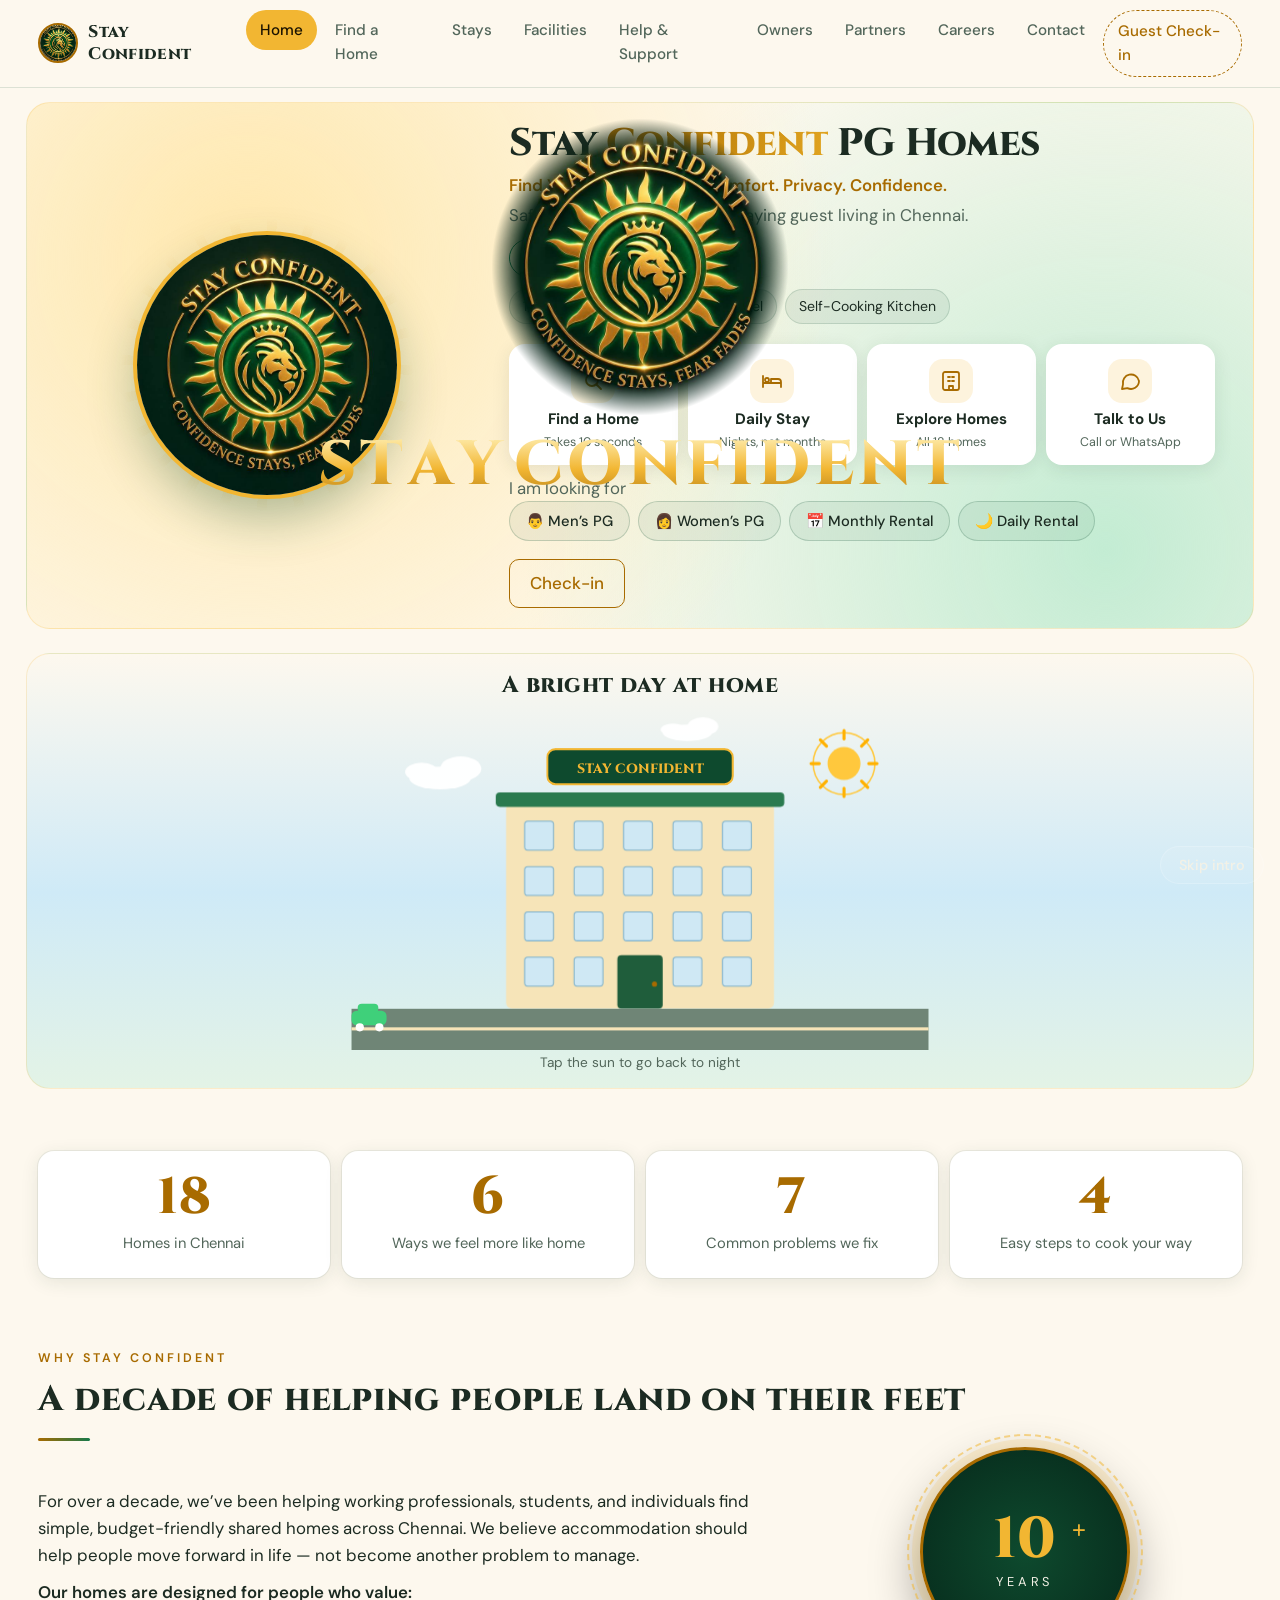
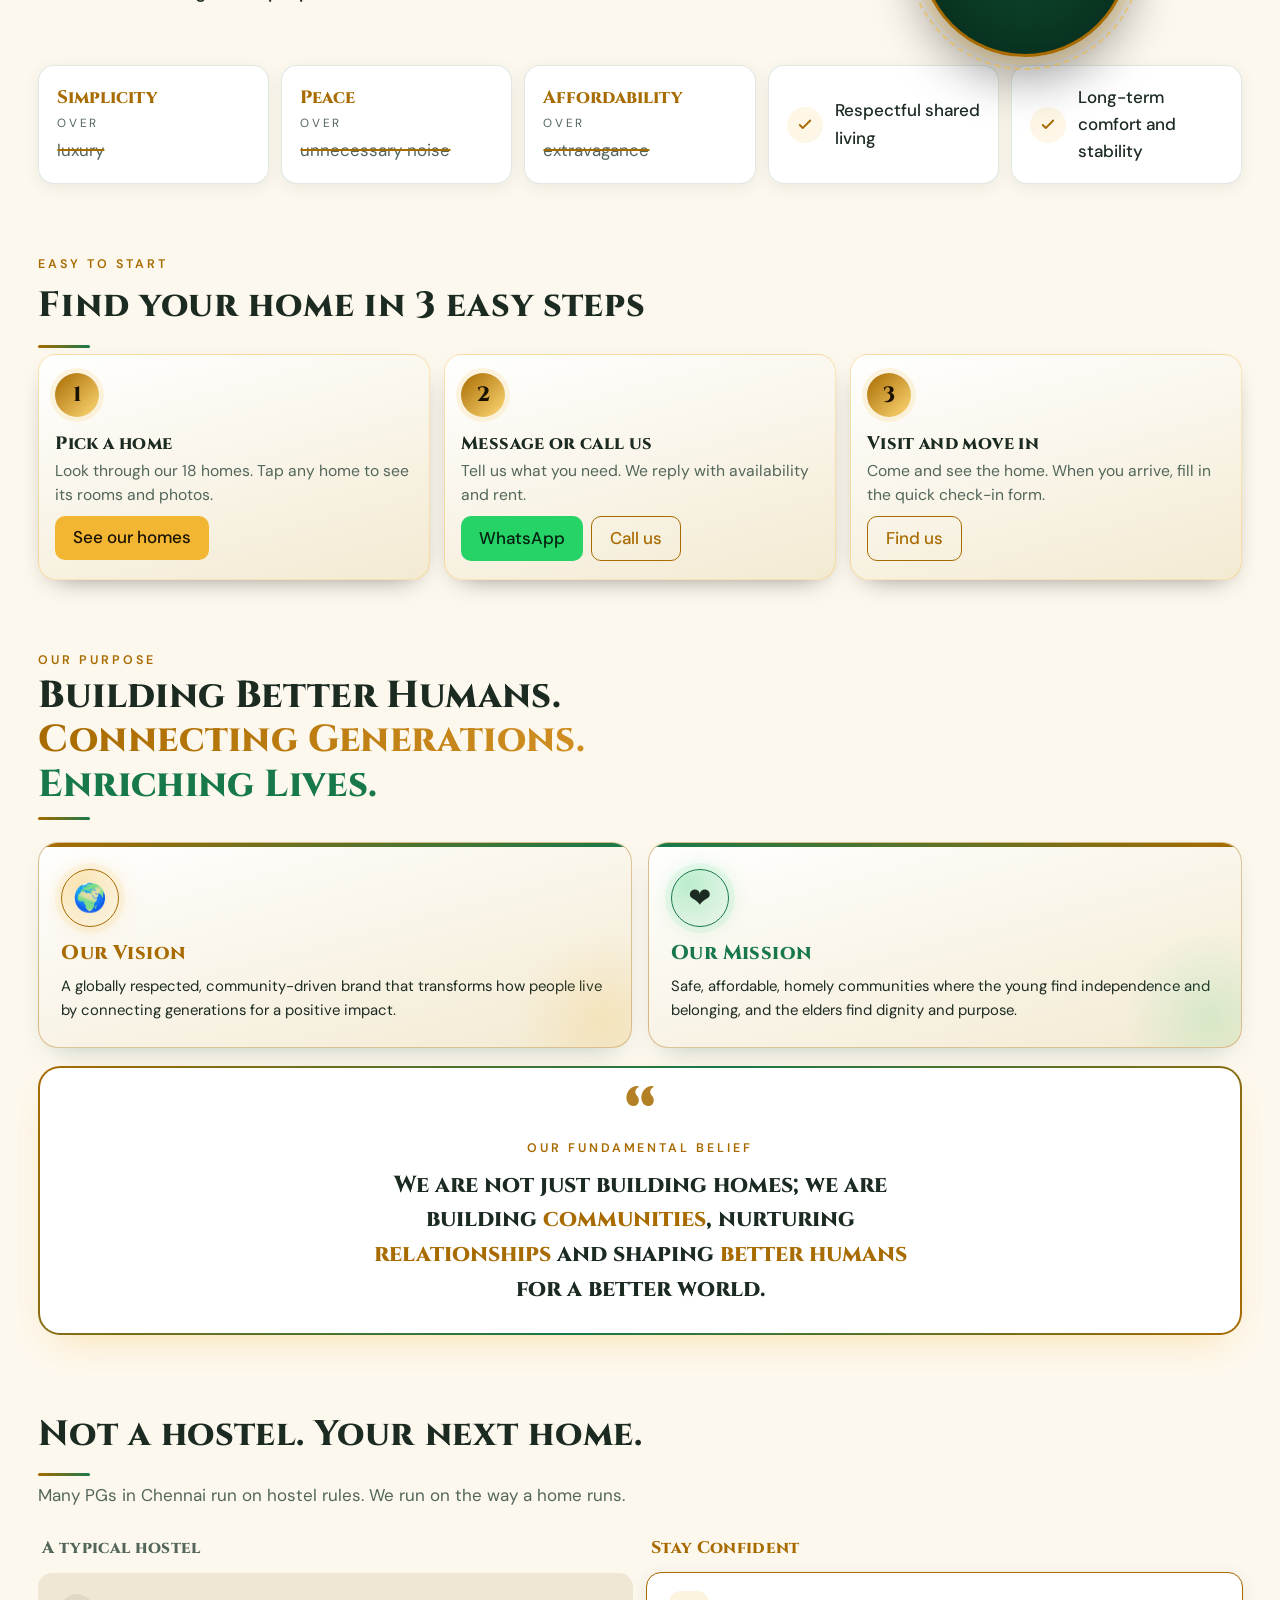
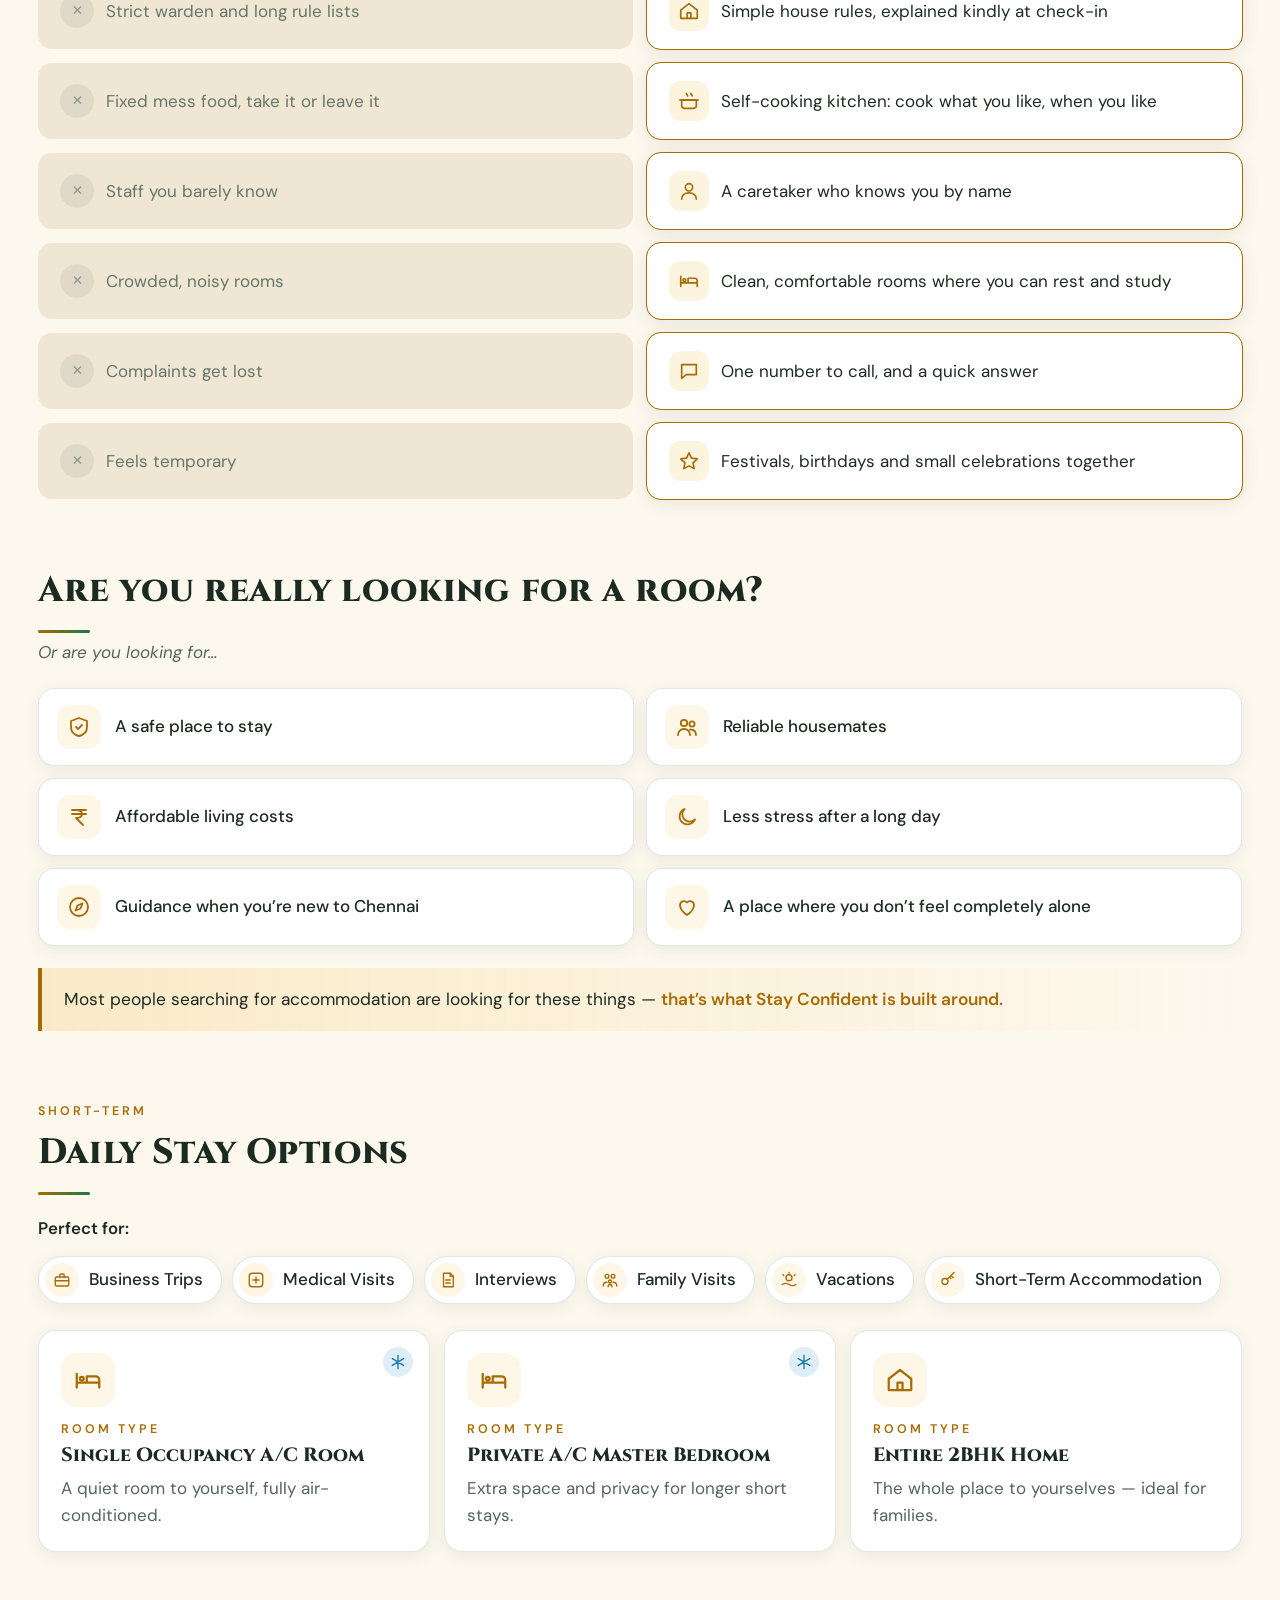
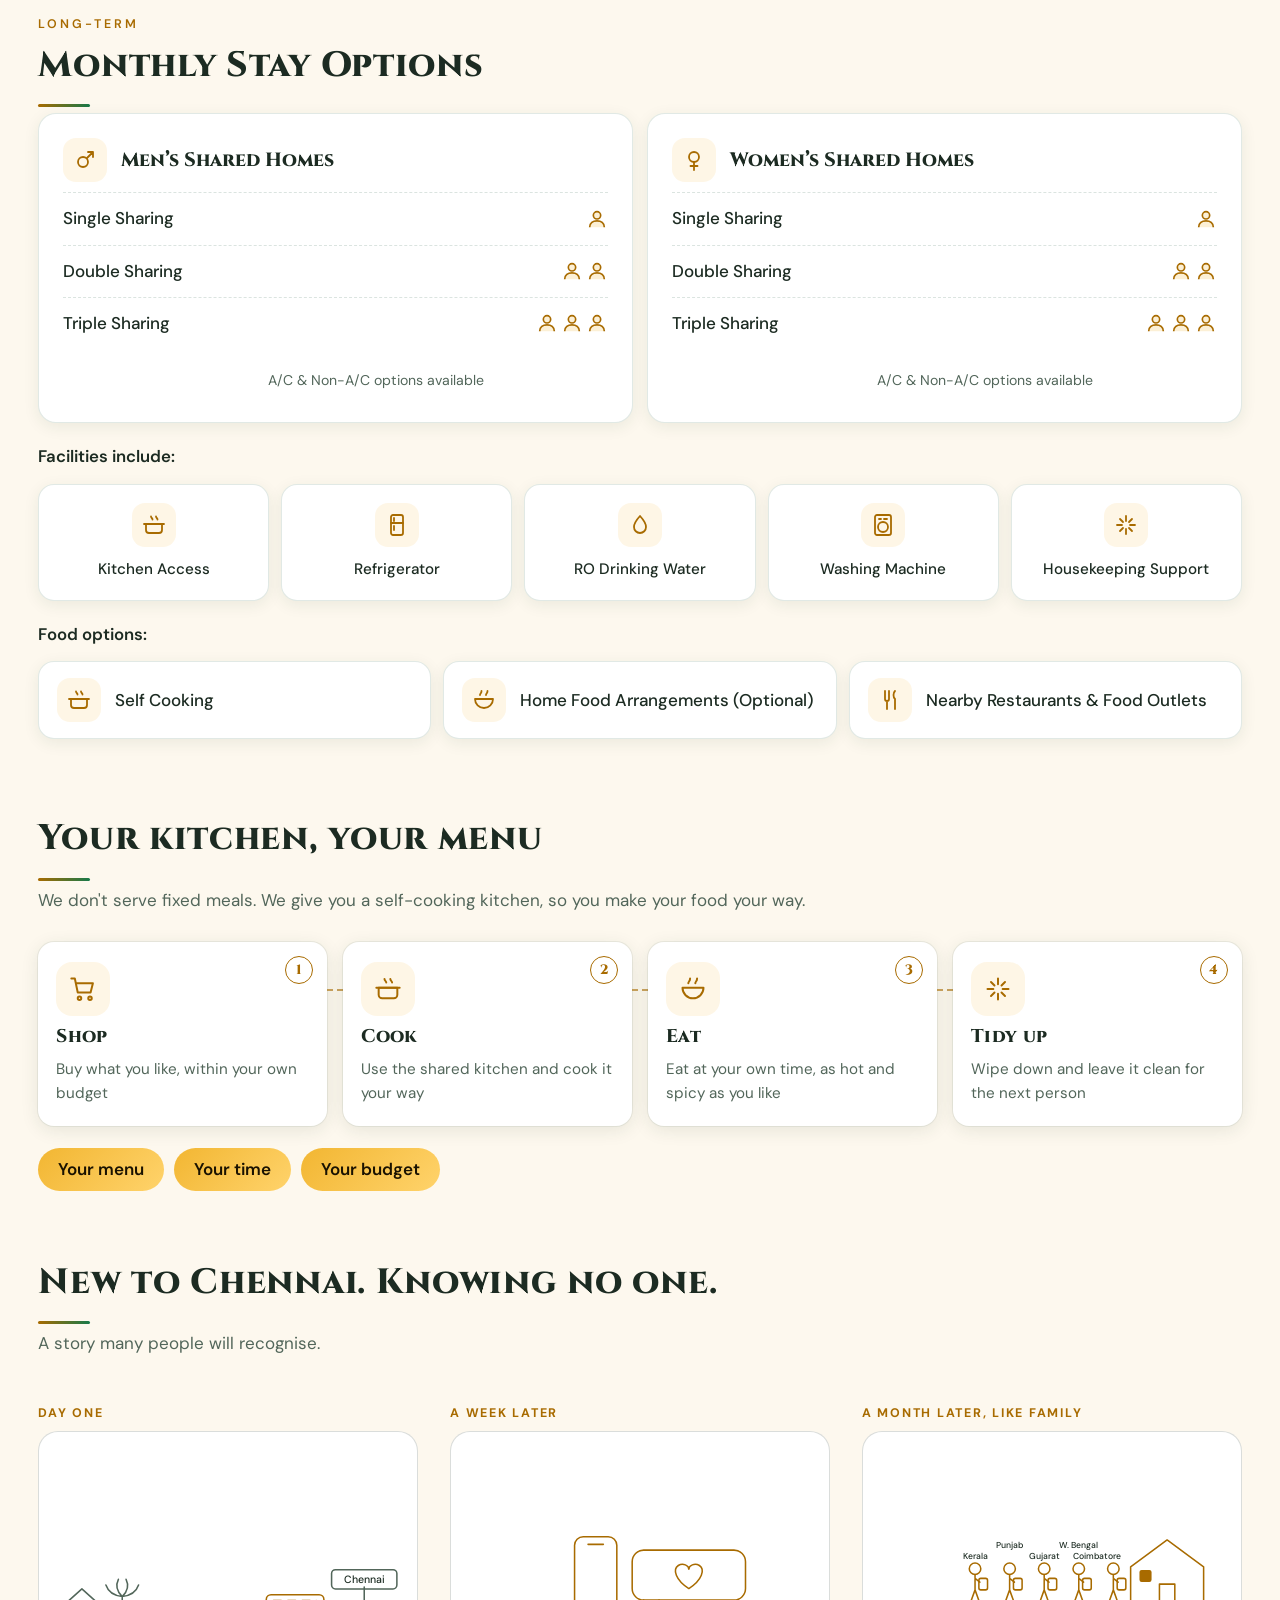
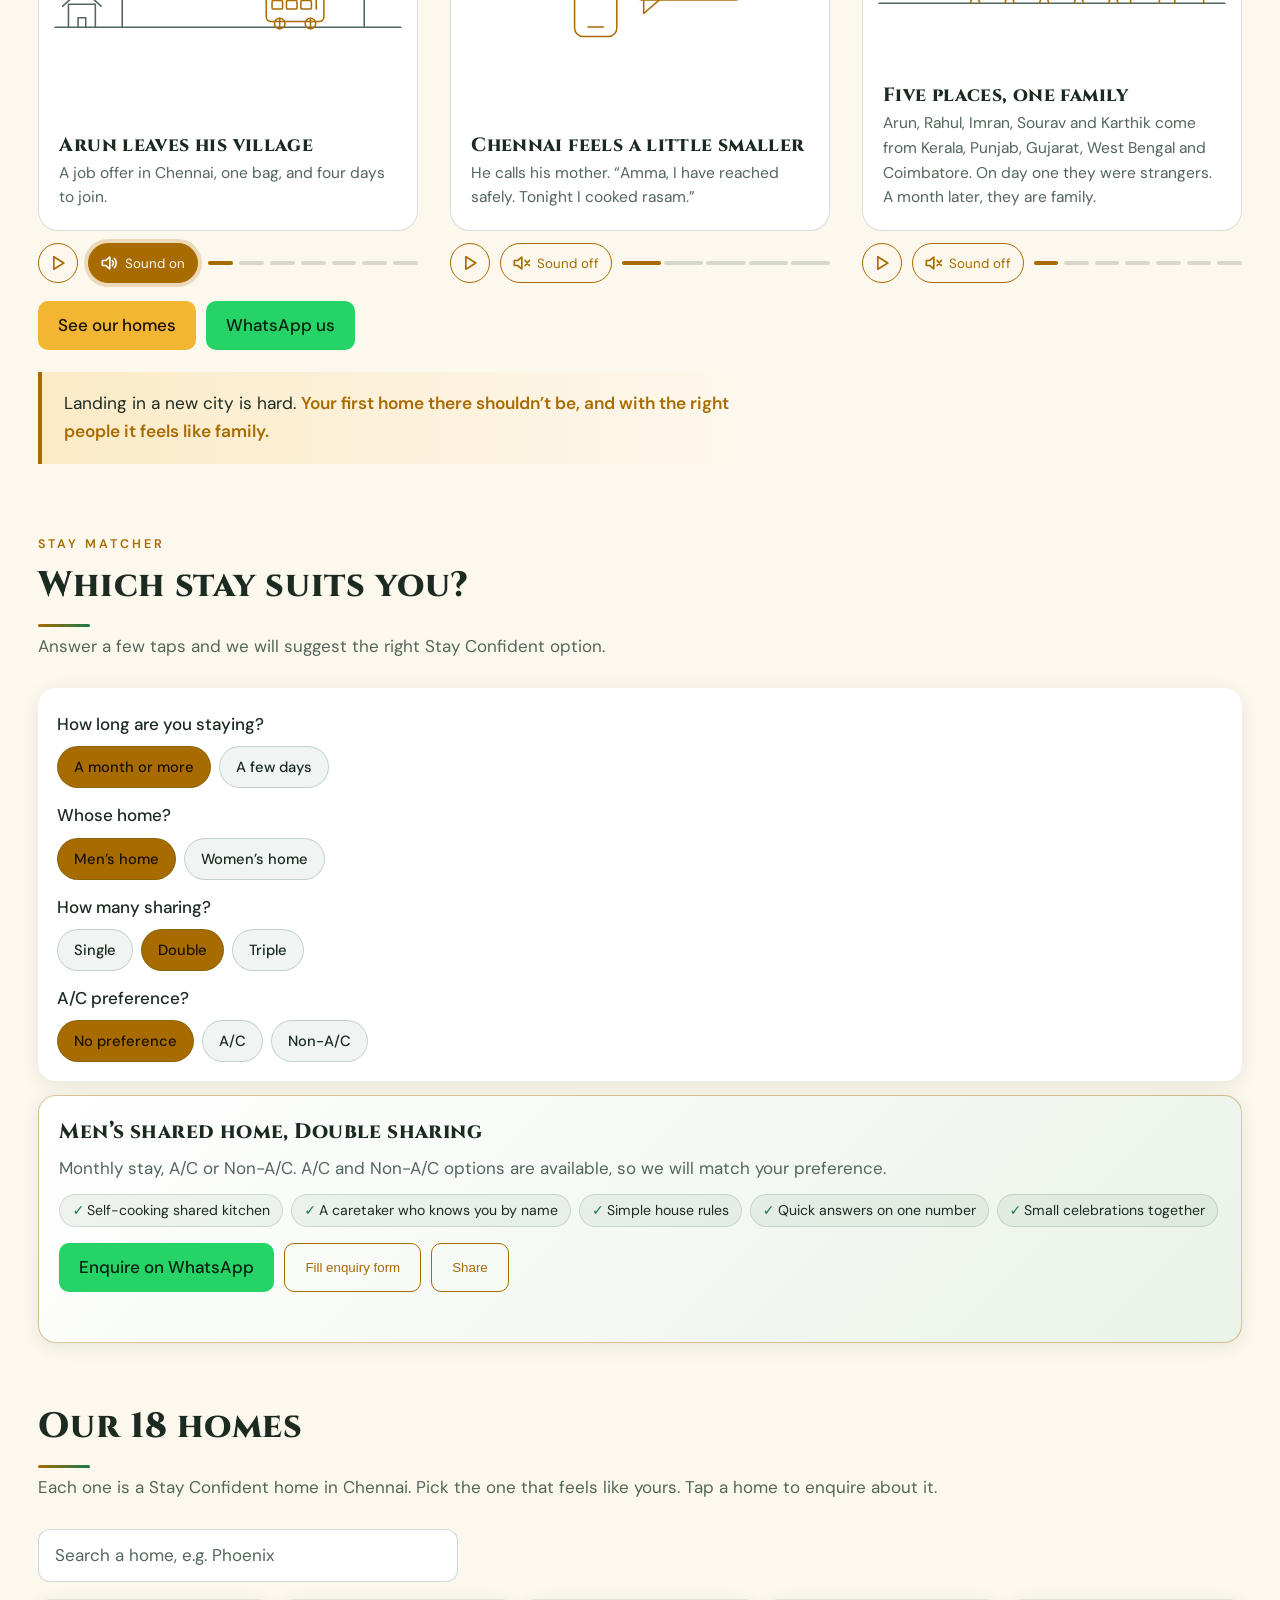
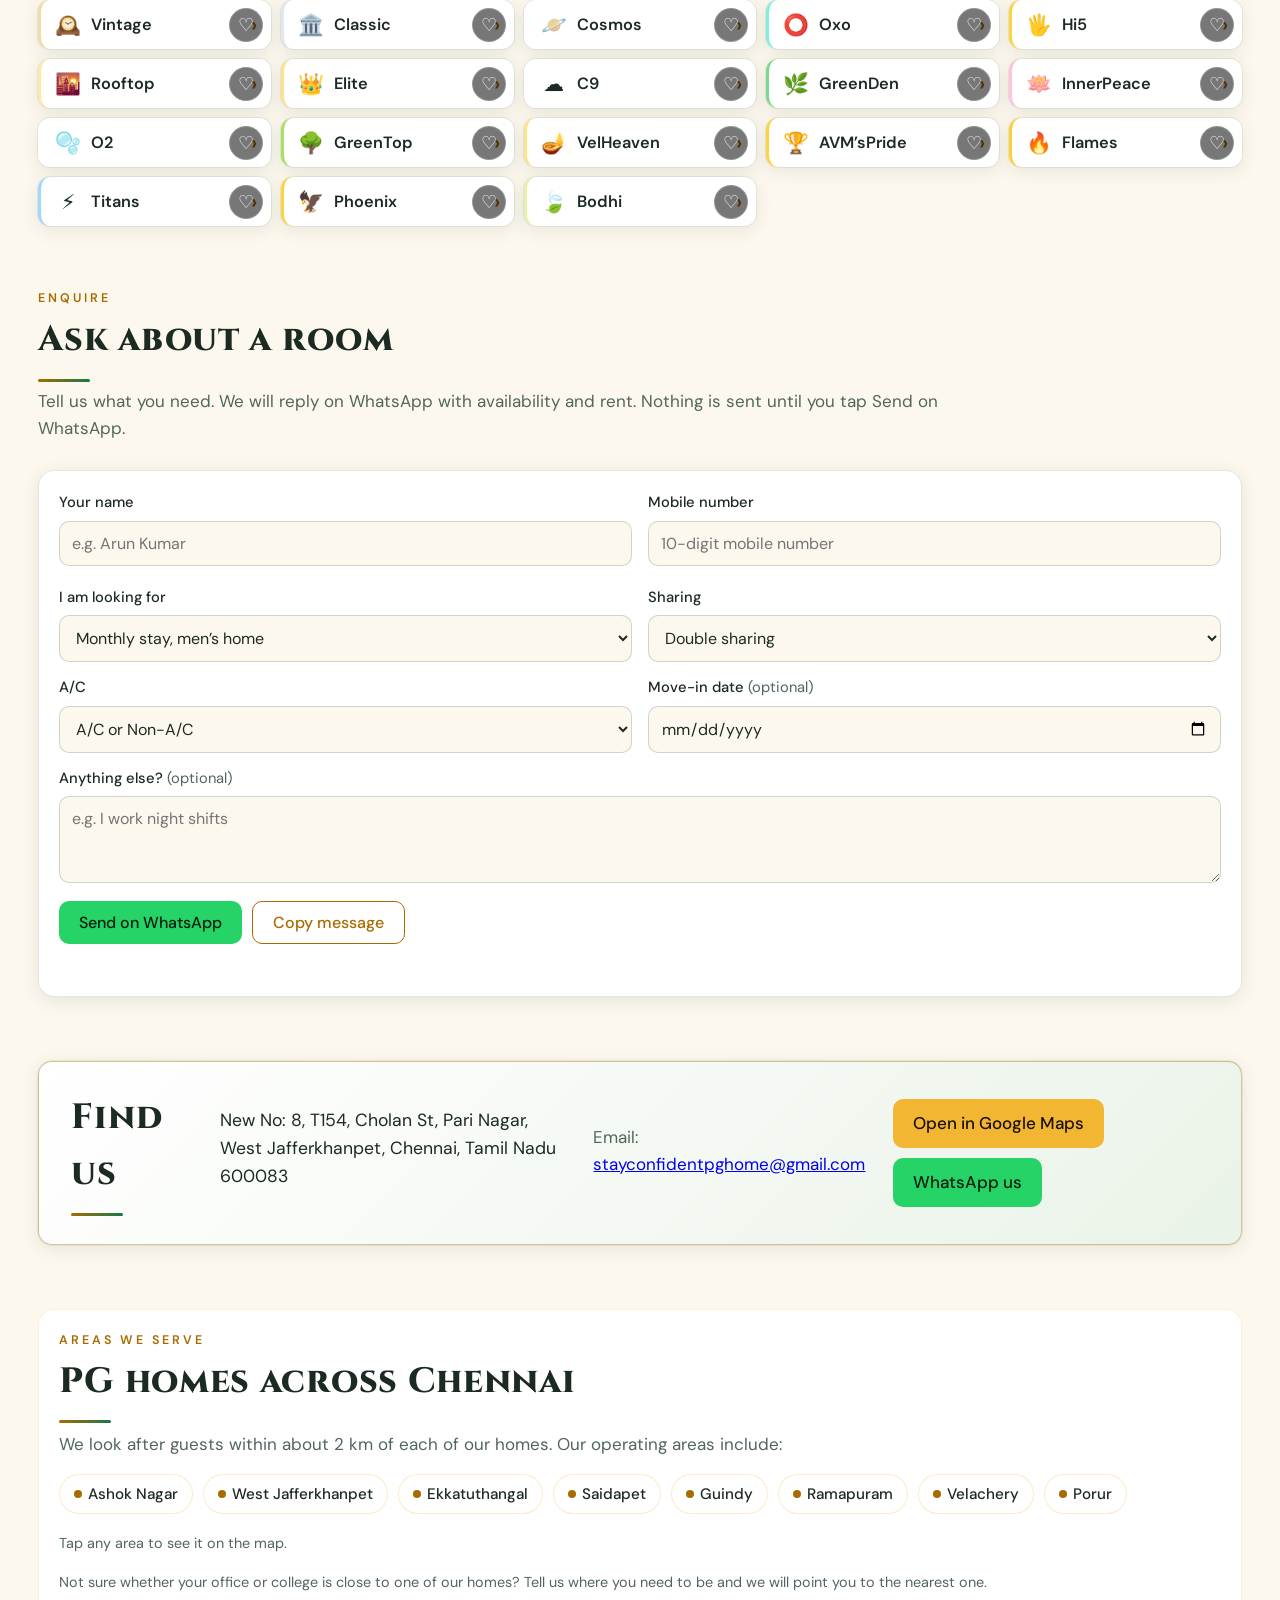
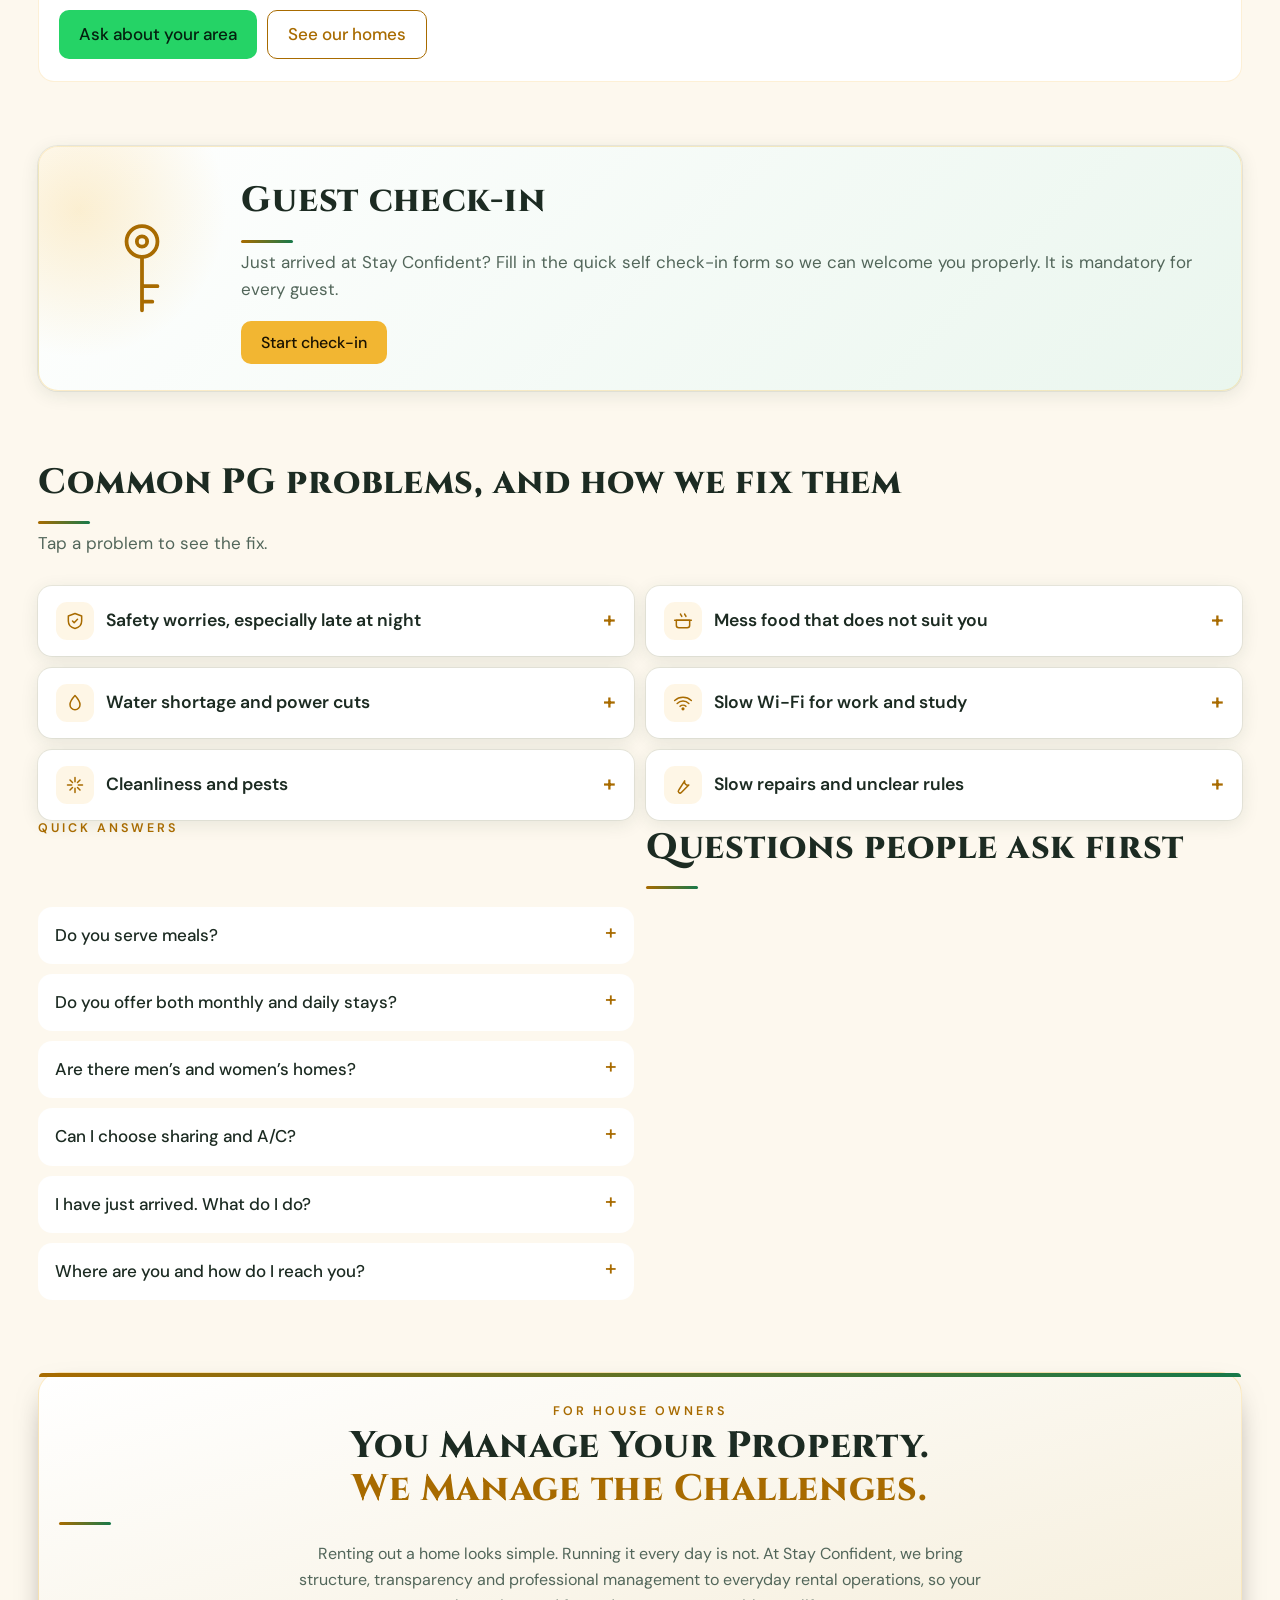
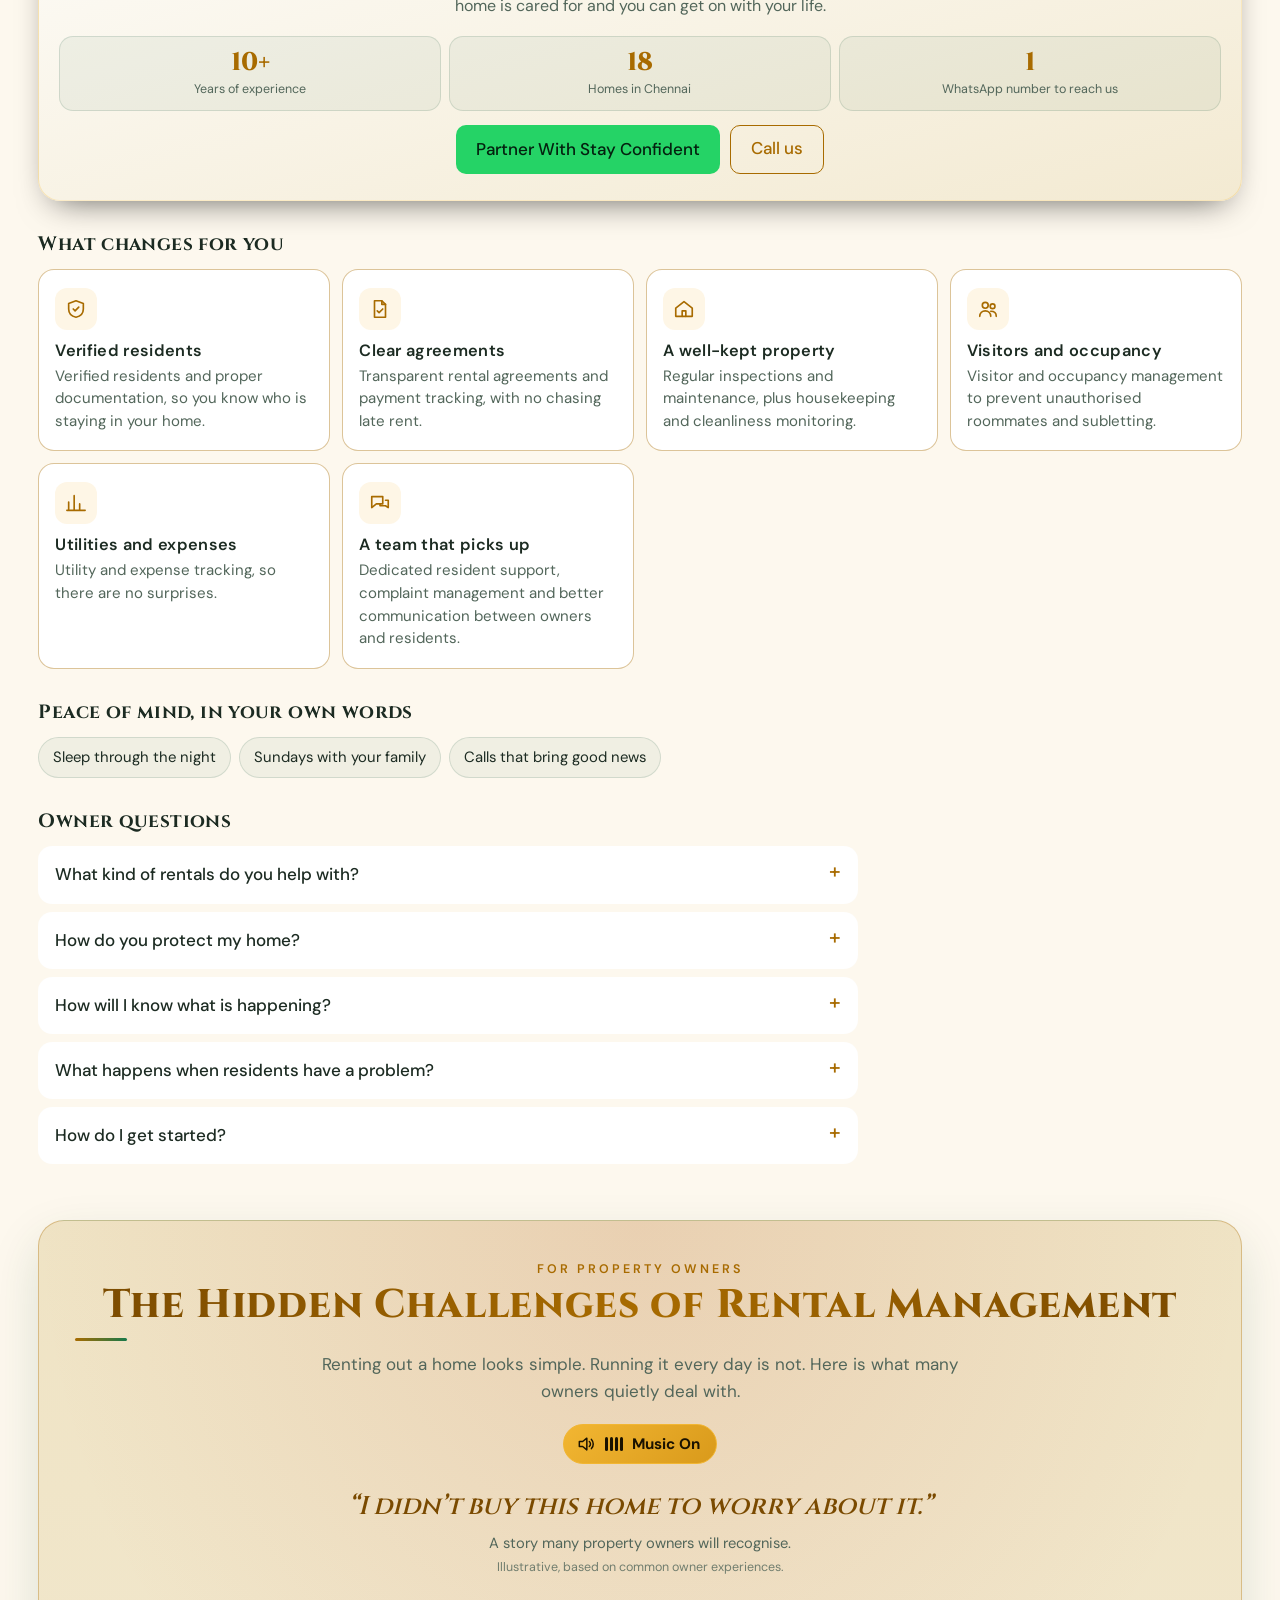
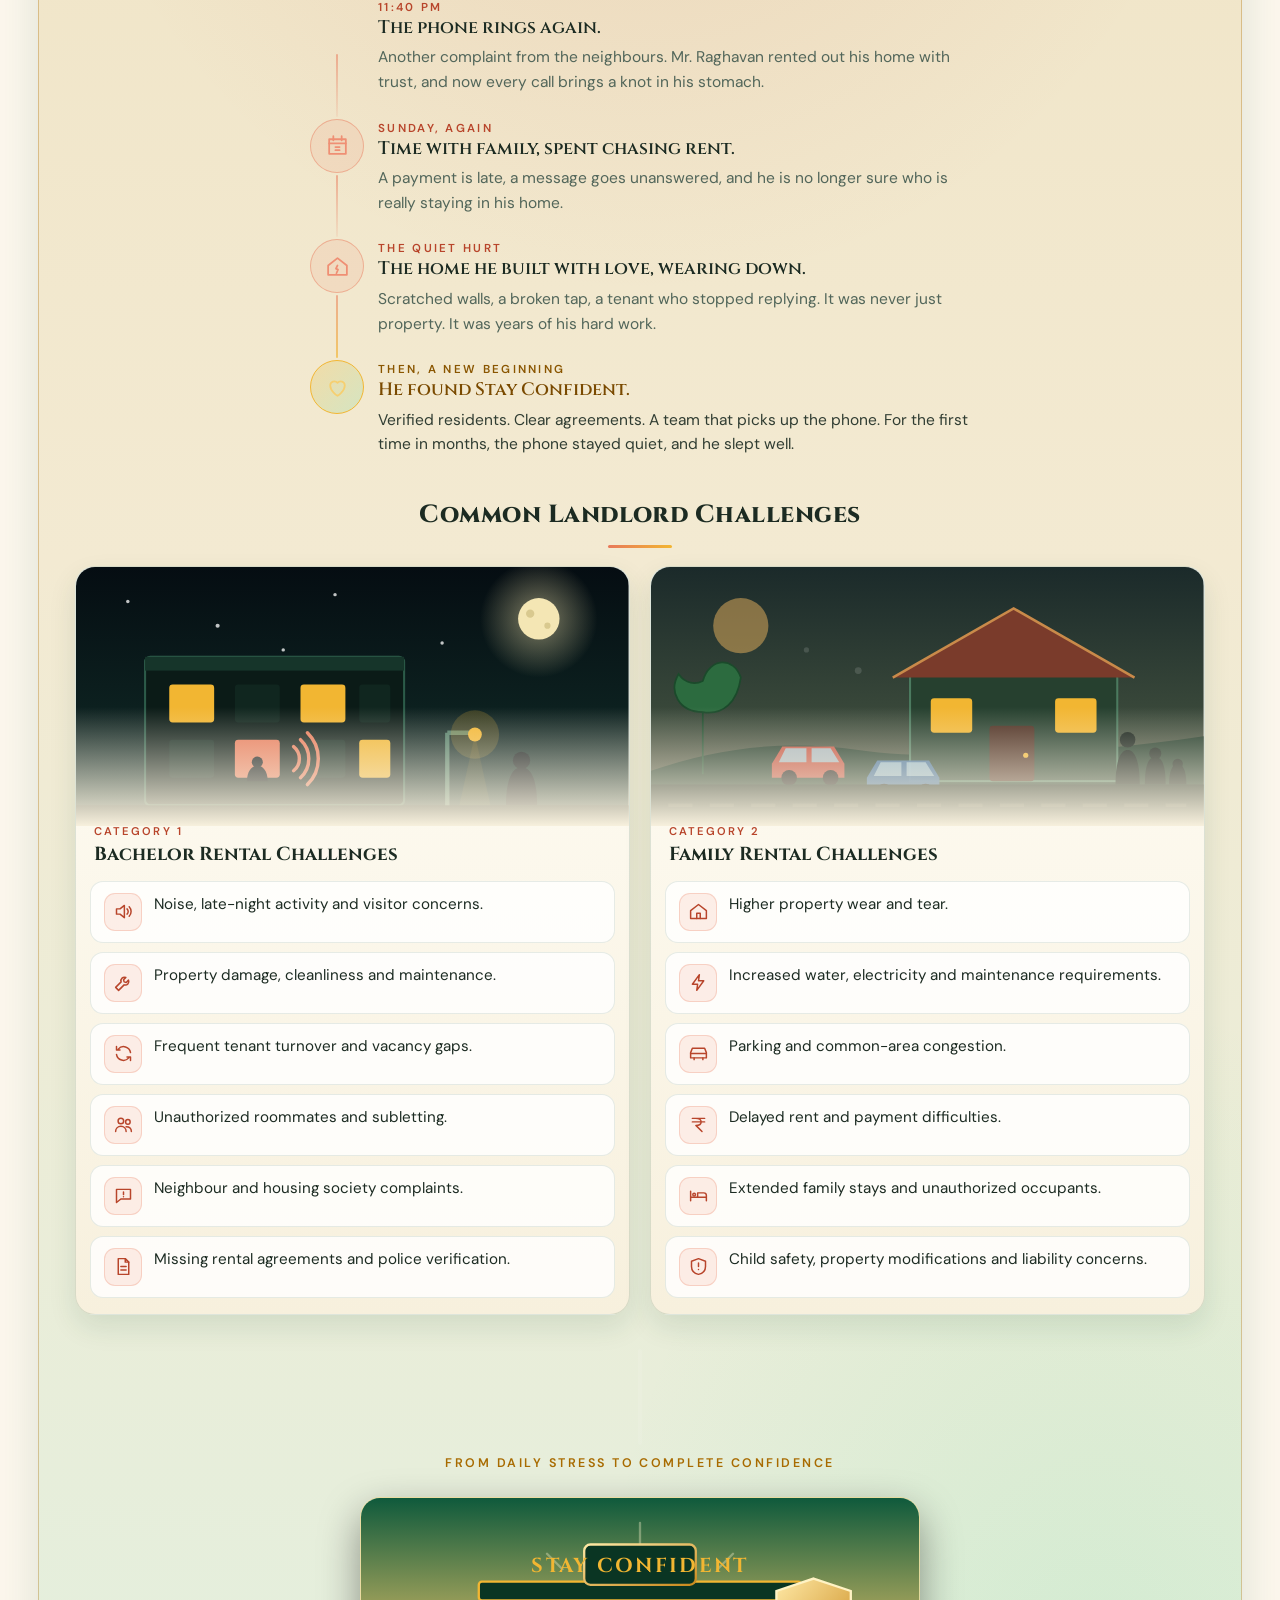
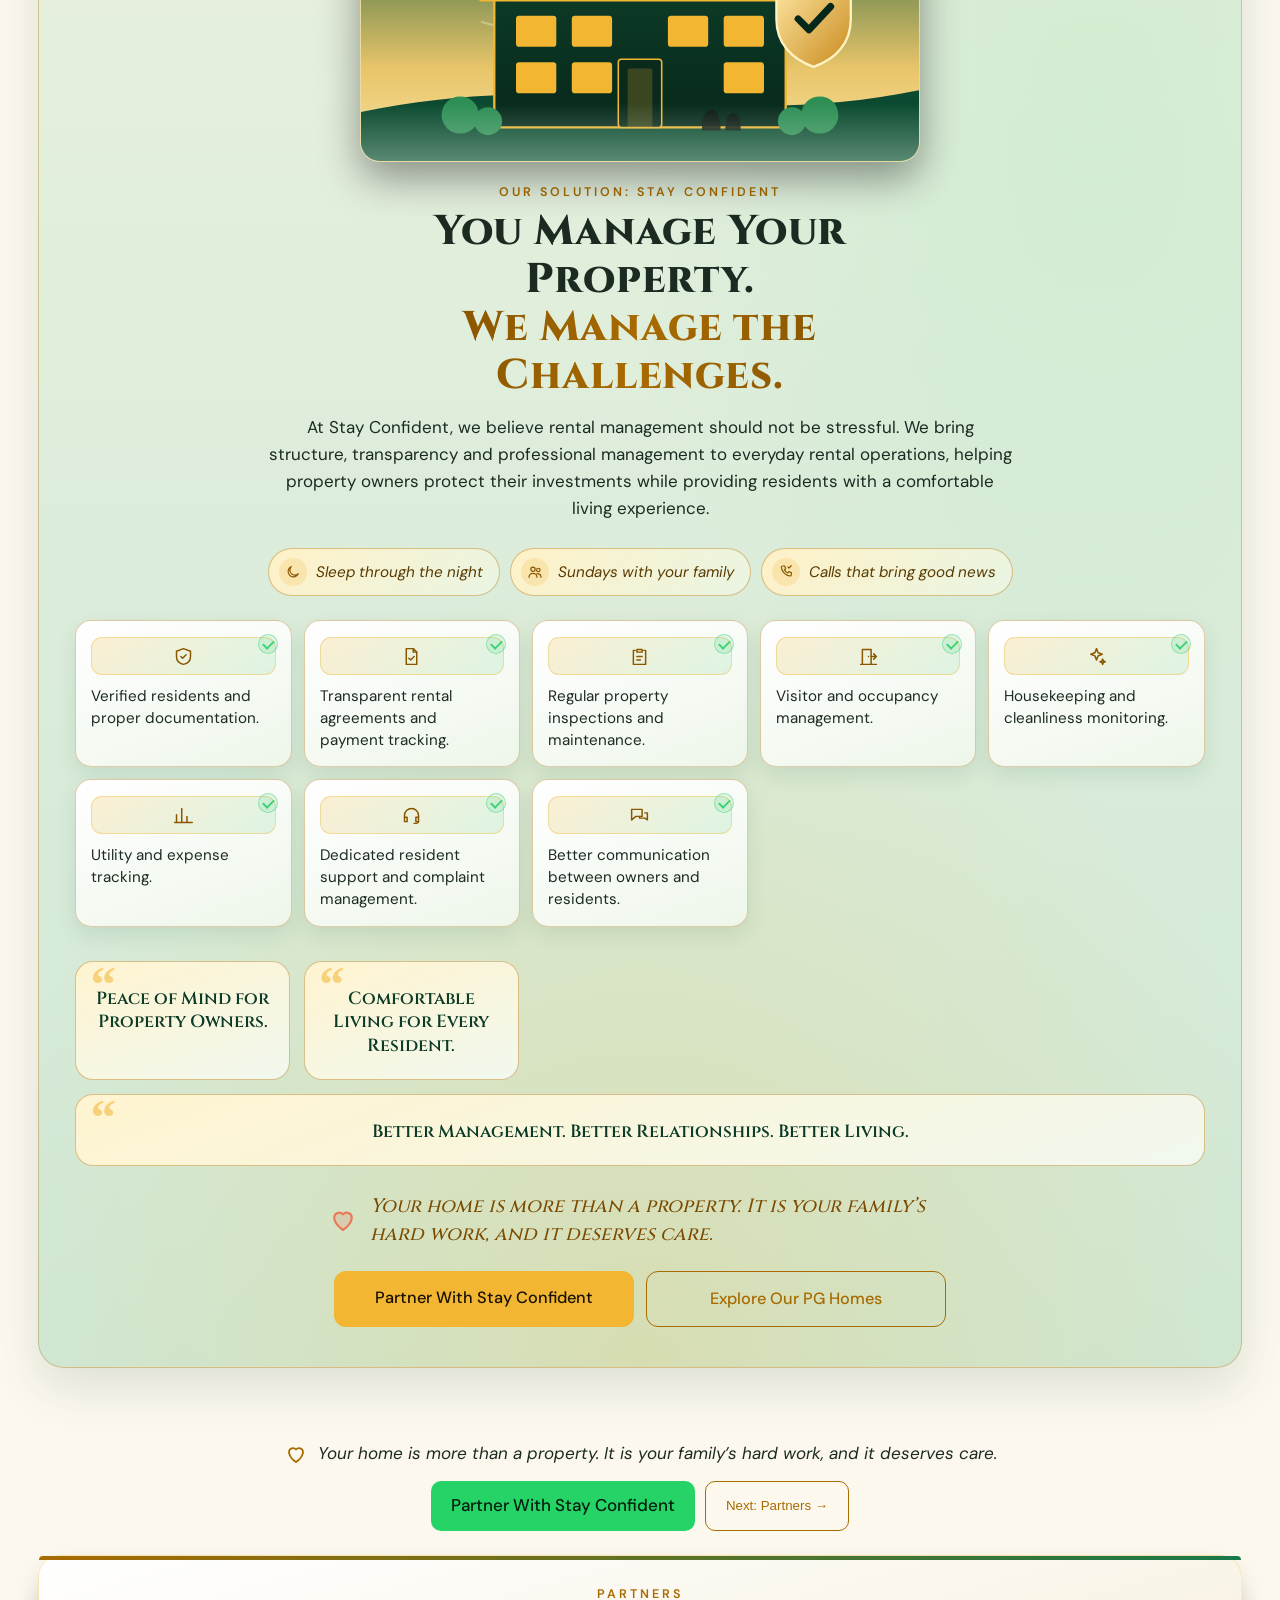
==== commit 5068ed55: "Add files via upload" ====
--- a/index.html
+++ b/index.html
@@ -1,8 +1,8 @@
 <!DOCTYPE html>
-<html lang="en">
+<html lang="en" data-theme="light">
 <head>
 <meta charset="utf-8">
-<meta name="theme-color" content="#021810">
+<meta name="theme-color" content="#fdf8ee">
 <meta name="mobile-web-app-capable" content="yes">
 <meta name="apple-mobile-web-app-capable" content="yes">
 <meta name="apple-mobile-web-app-status-bar-style" content="black-translucent">
@@ -198,7 +198,7 @@
 </div>
 <script>(function(){try{if("scrollRestoration" in history)history.scrollRestoration="manual"}catch(e){}window.scrollTo(0,0);window.addEventListener("pageshow",function(){window.scrollTo(0,0)});window.addEventListener("load",function(){setTimeout(function(){var h=document.documentElement;if(h.classList.contains("intro-on"))window.scrollTo(0,0)},0)})})();</script>
 <script>(function(){var r=document.documentElement;if(window.matchMedia&&matchMedia("(prefers-reduced-motion: reduce) and (min-width: 99999px)").matches)return;r.classList.add("intro-on","intro-hold");setTimeout(function(){r.classList.remove("intro-on","intro-hold")},9000)})();</script>
-<script>try{if(localStorage.getItem("sc-theme")==="light")document.documentElement.setAttribute("data-theme","light")}catch(e){}</script>
+<script>(function(){var t="light";try{if(localStorage.getItem("sc-theme2")==="dark")t="dark"}catch(e){}document.documentElement.setAttribute("data-theme",t)})();</script>
 <header class="nav" id="nav">
 <div class="nav-in">
 <a class="brand" href="#top"><span class="bl"><img id="navlogo" alt="" width="40" height="40"></span><span>Stay Confident</span></a>
@@ -581,7 +581,8 @@
 <p class="eyebrow">Areas we serve</p>
 <h2 id="ar-h">PG homes across Chennai</h2>
 <p class="sub">We look after guests within about 2 km of each of our homes. Our operating areas include:</p>
-<ul class="areas-l"><li>Ashok Nagar</li><li>West Jafferkhanpet</li><li>Ekkatuthangal</li><li>Saidapet</li><li>Guindy</li><li>Ramapuram</li><li>Velachery</li><li>Porur</li></ul>
+<ul class="areas-l"><li><button type="button" class="ar-btn" data-area="Ashok Nagar" aria-label="Show Ashok Nagar on the map">Ashok Nagar</button></li><li><button type="button" class="ar-btn" data-area="West Jafferkhanpet" aria-label="Show West Jafferkhanpet on the map">West Jafferkhanpet</button></li><li><button type="button" class="ar-btn" data-area="Ekkatuthangal" aria-label="Show Ekkatuthangal on the map">Ekkatuthangal</button></li><li><button type="button" class="ar-btn" data-area="Saidapet" aria-label="Show Saidapet on the map">Saidapet</button></li><li><button type="button" class="ar-btn" data-area="Guindy" aria-label="Show Guindy on the map">Guindy</button></li><li><button type="button" class="ar-btn" data-area="Ramapuram" aria-label="Show Ramapuram on the map">Ramapuram</button></li><li><button type="button" class="ar-btn" data-area="Velachery" aria-label="Show Velachery on the map">Velachery</button></li><li><button type="button" class="ar-btn" data-area="Porur" aria-label="Show Porur on the map">Porur</button></li></ul>
+<p class="areas-n">Tap any area to see it on the map.</p>
 <p class="areas-n">Not sure whether your office or college is close to one of our homes? Tell us where you need to be and we will point you to the nearest one.</p>
 <div class="cbtns"><a class="btn wa" href="https://wa.me/919884444587?text=Hi%2C%20I%20am%20looking%20for%20a%20PG%20near%20my%20area.%20Please%20share%20the%20nearest%20Stay%20Confident%20home." target="_blank" rel="noopener">Ask about your area</a><a class="btn ghost" href="#homes">See our homes</a></div>
 </section>
@@ -829,7 +830,27 @@
 <p class="ow-heart"><span><svg viewBox="0 0 24 24" aria-hidden="true"><path d="M12 20s-7-4.5-7-10a4 4 0 0 1 7-2.5A4 4 0 0 1 19 10c0 5.5-7 10-7 10z"/></svg></span>Better Management. Better Relationships. Better Living.</p>
 </section>
 </main>
-<footer>Stay Confident PG Homes<br>Cholan St, Pari Nagar, West Jafferkhanpet, Chennai 600083<br>Serving: Ashok Nagar, West Jafferkhanpet, Ekkatuthangal, Saidapet, Guindy, Ramapuram, Velachery, Porur<br>Call or WhatsApp: <a href="tel:+919884444587">+91 98844 44587</a><br>Email: <a href="mailto:stayconfidentpghome@gmail.com">stayconfidentpghome@gmail.com</a></footer>
+<dialog class="am" id="am" aria-labelledby="am-t">
+<div class="am-in">
+<div class="am-h"><span class="am-ic" aria-hidden="true"><svg viewBox="0 0 24 24"><path d="M12 22s7-6.2 7-12a7 7 0 1 0-14 0c0 5.8 7 12 7 12z"/><circle cx="12" cy="10" r="2.7"/></svg></span><div><p class="am-k">Area on the map</p><h2 id="am-t">Area</h2></div><button type="button" class="am-x" id="am-x" aria-label="Close map">&#10005;</button></div>
+<div class="am-stage" id="am-stage">
+<div class="am-map" id="am-map" role="application" aria-label="Map" tabindex="0">
+<div class="am-tiles" id="am-tiles"></div>
+<div class="am-pinw" id="am-pinw" aria-hidden="true"><div class="am-pinb"><svg viewBox="0 0 24 24"><path d="M12 22s7-6.2 7-12a7 7 0 1 0-14 0c0 5.8 7 12 7 12z"/><circle cx="12" cy="10" r="2.7"/></svg><span id="am-pinl"></span></div></div>
+<div class="am-zoom"><button type="button" id="am-zi" aria-label="Zoom in">+</button><button type="button" id="am-zo" aria-label="Zoom out">&minus;</button></div>
+<p class="am-attr">&copy; <a href="https://www.openstreetmap.org/copyright" target="_blank" rel="noopener">OpenStreetMap</a> contributors</p>
+</div>
+<div class="am-load" id="am-load" aria-hidden="true">
+<svg class="am-globe" viewBox="0 0 120 120"><defs><clipPath id="am-clip"><circle cx="60" cy="60" r="52"/></clipPath></defs><circle cx="60" cy="60" r="52" class="g-sea"/><g clip-path="url(#am-clip)" class="g-lines"><ellipse cx="60" cy="60" rx="52" ry="20"/><ellipse cx="60" cy="60" rx="20" ry="52"/><ellipse cx="60" cy="60" rx="38" ry="52"/><path d="M8 60h104M60 8v104"/></g><circle cx="60" cy="60" r="52" class="g-rim"/></svg>
+<svg class="am-droppin" viewBox="0 0 24 24"><path d="M12 22s7-6.2 7-12a7 7 0 1 0-14 0c0 5.8 7 12 7 12z"/><circle cx="12" cy="10" r="2.7"/></svg>
+<i class="am-ring"></i><i class="am-ring r2"></i>
+<p class="am-msg" id="am-msg">Finding the area...</p>
+</div>
+</div>
+<div class="am-f"><a class="btn" id="am-open" href="https://www.google.com/maps" target="_blank" rel="noopener">Open in Google Maps</a><a class="btn ghost" id="am-dir" href="https://www.google.com/maps" target="_blank" rel="noopener">Directions</a></div>
+</div>
+</dialog>
+<footer>Stay Confident PG Homes<br>Cholan St, Pari Nagar, West Jafferkhanpet, Chennai 600083<div class="ft-serve"><p class="ft-serve-t">Areas we serve</p><ul class="ft-pins"><li style="--i:0"><button type="button" class="ar-btn" data-area="Ashok Nagar" aria-label="Show Ashok Nagar on the map"><span class="pw"><svg class="pin" viewBox="0 0 24 24" aria-hidden="true"><path d="M12 22s7-6.2 7-12a7 7 0 1 0-14 0c0 5.8 7 12 7 12z"/><circle cx="12" cy="10" r="2.7"/></svg><i class="rip"></i></span>Ashok Nagar</button></li><li style="--i:1"><button type="button" class="ar-btn" data-area="West Jafferkhanpet" aria-label="Show West Jafferkhanpet on the map"><span class="pw"><svg class="pin" viewBox="0 0 24 24" aria-hidden="true"><path d="M12 22s7-6.2 7-12a7 7 0 1 0-14 0c0 5.8 7 12 7 12z"/><circle cx="12" cy="10" r="2.7"/></svg><i class="rip"></i></span>West Jafferkhanpet</button></li><li style="--i:2"><button type="button" class="ar-btn" data-area="Ekkatuthangal" aria-label="Show Ekkatuthangal on the map"><span class="pw"><svg class="pin" viewBox="0 0 24 24" aria-hidden="true"><path d="M12 22s7-6.2 7-12a7 7 0 1 0-14 0c0 5.8 7 12 7 12z"/><circle cx="12" cy="10" r="2.7"/></svg><i class="rip"></i></span>Ekkatuthangal</button></li><li style="--i:3"><button type="button" class="ar-btn" data-area="Saidapet" aria-label="Show Saidapet on the map"><span class="pw"><svg class="pin" viewBox="0 0 24 24" aria-hidden="true"><path d="M12 22s7-6.2 7-12a7 7 0 1 0-14 0c0 5.8 7 12 7 12z"/><circle cx="12" cy="10" r="2.7"/></svg><i class="rip"></i></span>Saidapet</button></li><li style="--i:4"><button type="button" class="ar-btn" data-area="Guindy" aria-label="Show Guindy on the map"><span class="pw"><svg class="pin" viewBox="0 0 24 24" aria-hidden="true"><path d="M12 22s7-6.2 7-12a7 7 0 1 0-14 0c0 5.8 7 12 7 12z"/><circle cx="12" cy="10" r="2.7"/></svg><i class="rip"></i></span>Guindy</button></li><li style="--i:5"><button type="button" class="ar-btn" data-area="Ramapuram" aria-label="Show Ramapuram on the map"><span class="pw"><svg class="pin" viewBox="0 0 24 24" aria-hidden="true"><path d="M12 22s7-6.2 7-12a7 7 0 1 0-14 0c0 5.8 7 12 7 12z"/><circle cx="12" cy="10" r="2.7"/></svg><i class="rip"></i></span>Ramapuram</button></li><li style="--i:6"><button type="button" class="ar-btn" data-area="Velachery" aria-label="Show Velachery on the map"><span class="pw"><svg class="pin" viewBox="0 0 24 24" aria-hidden="true"><path d="M12 22s7-6.2 7-12a7 7 0 1 0-14 0c0 5.8 7 12 7 12z"/><circle cx="12" cy="10" r="2.7"/></svg><i class="rip"></i></span>Velachery</button></li><li style="--i:7"><button type="button" class="ar-btn" data-area="Porur" aria-label="Show Porur on the map"><span class="pw"><svg class="pin" viewBox="0 0 24 24" aria-hidden="true"><path d="M12 22s7-6.2 7-12a7 7 0 1 0-14 0c0 5.8 7 12 7 12z"/><circle cx="12" cy="10" r="2.7"/></svg><i class="rip"></i></span>Porur</button></li></ul></div>Call or WhatsApp: <a href="tel:+919884444587">+91 98844 44587</a><br>Email: <a href="mailto:stayconfidentpghome@gmail.com">stayconfidentpghome@gmail.com</a></footer>
 <dialog class="sheet" id="sheet" aria-labelledby="sh-t"><div class="sh-in">
 <button class="sh-x" id="sh-x" aria-label="Close">&#10005;</button><button class="sh-snd" id="sh-snd" type="button" aria-label="Mute nature sound" aria-pressed="false">&#128266;</button>
 <div class="stage2"><canvas id="ucv"></canvas><i class="erg"></i><i class="erg"></i><div class="emb" id="uemb"><span></span></div></div>
--- a/style.css
+++ b/style.css
@@ -1836,3 +1836,94 @@
 .areas-l li::before{content:"";width:8px;height:8px;border-radius:50%;background:var(--amber);flex:none}
 .areas-n{margin:0 0 16px;color:var(--mute);font-size:.9rem}
 html[data-theme=light] .areas-l li{background:#fff}
+/* ===== Light theme contrast fixes ===== */
+html[data-theme=light] .mt-r,html[data-theme=light] .loc{background:linear-gradient(135deg,#ffffff,#eaf3e8);border-color:#a86b0066}
+html[data-theme=light] .mt-r h3{color:var(--ink)}
+html[data-theme=light] .mt-r p{color:var(--mute)}
+
+/* ===== end light fixes ===== */
+
+/* ===== In-page map (no iframe) ===== */
+.am-map{overflow:hidden;cursor:grab;touch-action:none;background:#e9e4d4;user-select:none;-webkit-user-select:none}
+.am-map:active{cursor:grabbing}
+.am-map:focus-visible{outline:2px solid var(--amber);outline-offset:-3px}
+.am-tiles{position:absolute;inset:0}
+.am-t{position:absolute;width:256px;height:256px;max-width:none;opacity:0;transition:opacity .35s;pointer-events:none;-webkit-user-drag:none}
+.am-t.on{opacity:1}
+.am-pinw{position:absolute;left:0;top:0;width:0;height:0;z-index:3;pointer-events:none}
+.am-pinb{position:absolute;left:-22px;bottom:0;width:44px;display:flex;flex-direction:column;align-items:center;transform-origin:50% 100%;filter:drop-shadow(0 5px 5px #0007)}
+.am-stage.ready .am-pinb{animation:amdrop .9s cubic-bezier(.3,1.4,.5,1) .5s both}
+.am-pinb svg{width:44px;height:44px;fill:#e5484d;stroke:#fff;stroke-width:.8;flex:none}
+.am-pinb svg circle{fill:#fff;stroke:none}
+.am-pinb span{position:absolute;left:50%;bottom:48px;transform:translateX(-50%);white-space:nowrap;padding:4px 10px;border-radius:999px;background:#fff;color:#1c2b22;font:600 .82rem "DM Sans",system-ui,sans-serif;box-shadow:0 3px 10px #0004}
+.am-zoom{position:absolute;right:10px;top:10px;z-index:4;display:flex;flex-direction:column;border-radius:10px;overflow:hidden;box-shadow:0 2px 10px #0005}
+.am-zoom button{width:38px;height:38px;border:0;background:#fff;color:#1c2b22;font:600 1.25rem/1 "DM Sans",system-ui,sans-serif;cursor:pointer}
+.am-zoom button+button{border-top:1px solid #0002}
+.am-zoom button:hover{background:#f2e6c4}
+.am-attr{position:absolute;right:0;bottom:0;z-index:4;margin:0;padding:2px 7px;background:#ffffffcc;color:#333;font:500 .68rem "DM Sans",system-ui,sans-serif}
+.am-attr a{color:#0b5cad}
+.am-stage.failed .am-globe,.am-stage.failed .am-ring{display:none}
+.am-stage.failed .am-msg{bottom:auto;top:58%;font-size:1rem;line-height:1.5}
+
+/* ===== Area map popup ===== */
+.ar-btn{all:unset;box-sizing:border-box;display:inline-flex;align-items:center;gap:6px;cursor:pointer;color:inherit;font:inherit;line-height:inherit;border-radius:999px;-webkit-tap-highlight-color:transparent}
+.ar-btn:focus-visible{outline:2px solid var(--amber);outline-offset:4px}
+.ft-pins li:has(.ar-btn){transition:transform .2s,background .2s,border-color .2s}
+.ft-pins li:has(.ar-btn):hover,.areas-l li:has(.ar-btn):hover{transform:translateY(-2px);background:#f2b63222;border-color:var(--amber)}
+.areas-l li:has(.ar-btn){cursor:pointer;transition:transform .2s,background .2s,border-color .2s}
+.areas-l li:has(.ar-btn)::before{display:none}
+.areas-l .ar-btn::before{content:"";width:8px;height:8px;border-radius:50%;background:var(--amber);flex:none}
+.am{border:1px solid #f2b63266;padding:0;border-radius:22px;background:var(--card);color:var(--ink);width:min(620px,94vw);max-width:none;max-height:94vh;max-height:94dvh;overflow:hidden;box-shadow:0 30px 80px #000b}
+.am::backdrop{background:#000a;-webkit-backdrop-filter:blur(4px);backdrop-filter:blur(4px)}
+.am[open]{animation:amin .55s cubic-bezier(.2,.9,.25,1.05) both}
+.am[open]::backdrop{animation:amfade .4s ease both}
+@keyframes amin{0%{opacity:0;transform:translateY(40px) scale(.7) rotateX(25deg)}100%{opacity:1;transform:none}}
+@keyframes amfade{from{opacity:0}to{opacity:1}}
+.am-in{display:flex;flex-direction:column}
+.am-h{display:flex;align-items:center;gap:12px;padding:14px 14px 12px 16px}
+.am-ic{display:grid;place-items:center;width:40px;height:40px;border-radius:12px;background:#f2b6321f;flex:none}
+.am-ic svg{width:22px;height:22px;fill:var(--amber);stroke:#00000033;stroke-width:.6}
+.am-ic svg circle{fill:var(--card);stroke:none}
+.am-k{margin:0;color:var(--amber);font:600 .72rem "DM Sans",system-ui,sans-serif;letter-spacing:.2em;text-transform:uppercase}
+.am-h h2{margin:0;font:700 1.25rem Cinzel,Georgia,serif;overflow-wrap:anywhere}
+.am-x{margin-left:auto;flex:none;width:38px;height:38px;border-radius:50%;border:1px solid #ffffff2a;background:transparent;color:var(--ink);font-size:1rem;cursor:pointer}
+.am-x:hover{background:#f2b6322a}
+.am-x:focus-visible{outline:2px solid var(--amber);outline-offset:2px}
+.am-stage{position:relative;height:min(58vh,440px);height:min(58dvh,440px);min-height:260px;background:#0b2a1c;overflow:hidden}
+.am-map{position:absolute;inset:0;width:100%;height:100%;border:0;opacity:0;transform:scale(1.35);transition:opacity .9s ease,transform 1.3s cubic-bezier(.2,.8,.2,1)}
+.am-stage.ready .am-map{opacity:1;transform:none}
+.am-load{position:absolute;inset:0;display:grid;place-items:center;background:radial-gradient(circle at 50% 45%,#12583a,#06281a);transition:opacity .8s ease .1s,visibility 0s linear .9s}
+.am-stage.ready .am-load{opacity:0;visibility:hidden;pointer-events:none}
+.am-globe{position:absolute;left:50%;top:44%;width:150px;height:150px;margin:-75px 0 0 -75px;animation:amspin 6s linear infinite,amzoom 1.5s ease-in both}
+.am-stage.ready .am-globe{animation:amzoom2 .9s ease-in both}
+.am-globe .g-sea{fill:#1f7a8c}.am-globe .g-lines{fill:none;stroke:#ffffff77;stroke-width:1.2}.am-globe .g-rim{fill:none;stroke:#f2b632;stroke-width:2}
+@keyframes amspin{to{transform:rotate(360deg)}}
+@keyframes amzoom{0%{scale:.2;opacity:0}60%{scale:1;opacity:1}100%{scale:1.15;opacity:1}}
+@keyframes amzoom2{to{scale:9;opacity:0}}
+.am-droppin{position:absolute;left:50%;top:44%;width:44px;height:44px;margin:-44px 0 0 -22px;fill:#e5484d;stroke:#fff;stroke-width:.8;transform-origin:50% 100%;opacity:0;animation:amdrop .9s cubic-bezier(.3,1.4,.5,1) 1.2s both;filter:drop-shadow(0 6px 6px #0008)}
+.am-droppin circle{fill:#fff;stroke:none}
+@keyframes amdrop{0%{opacity:0;transform:translateY(-160px) scale(1,1)}55%{opacity:1;transform:translateY(0) scale(1.15,.8)}75%{transform:translateY(-12px) scale(.95,1.06)}100%{opacity:1;transform:none}}
+.am-ring{position:absolute;left:50%;top:44%;width:80px;height:30px;margin:-15px 0 0 -40px;border-radius:50%;border:2px solid #f2b632;opacity:0;animation:amring 1.8s ease-out 1.9s infinite}
+.am-ring.r2{animation-delay:2.5s}
+@keyframes amring{0%{opacity:.9;transform:scale(.2)}100%{opacity:0;transform:scale(2.4)}}
+.am-msg{position:absolute;left:0;right:0;bottom:18px;margin:0;text-align:center;color:#f3f1e6;font:500 .95rem "DM Sans",system-ui,sans-serif;padding:0 16px}
+.am-f{display:flex;flex-wrap:wrap;gap:10px;padding:14px 16px 16px}
+.am-f .btn{flex:1 1 150px;text-align:center}
+html[data-theme=light] .am{box-shadow:0 30px 80px #1f3b2c66;border-color:#a86b0088}
+html[data-theme=light] .am-x{border-color:#0e4a2e33}
+@media (max-width:560px){.am{margin:auto 0 0;width:100%;border-radius:22px 22px 0 0}.am-stage{height:min(56vh,420px);height:min(56dvh,420px)}}
+@media (prefers-reduced-motion:reduce){.am[open],.am[open]::backdrop,.am-globe,.am-droppin,.am-ring{animation:none}.am-droppin{opacity:1}.am-map{transition:none;transform:none}}
+
+/* ===== Footer location pins ===== */
+.ft-serve{margin:18px auto 16px;max-width:640px}
+.ft-serve-t{margin:0 0 12px;color:var(--amber);font:600 .78rem "DM Sans",system-ui,sans-serif;letter-spacing:.22em;text-transform:uppercase}
+.ft-pins{list-style:none;margin:0;padding:0;display:flex;flex-wrap:wrap;justify-content:center;gap:10px 8px}
+.ft-pins li{display:inline-flex;align-items:center;gap:6px;padding:6px 12px 6px 8px;border-radius:999px;border:1px solid #f2b63244;color:var(--ink);font:500 .88rem "DM Sans",system-ui,sans-serif;line-height:1.2;white-space:nowrap}
+.ft-pins .pw{position:relative;display:inline-grid;place-items:center;width:22px;height:26px;flex:none}
+.ft-pins .pin{position:relative;z-index:1;width:20px;height:20px;fill:var(--amber);stroke:#00000033;stroke-width:.6;transform-origin:50% 100%;animation:pinbob 2.4s ease-in-out infinite;animation-delay:calc(var(--i)*.28s)}
+.ft-pins .pin circle{fill:var(--deep);stroke:none}
+.ft-pins .rip{position:absolute;left:50%;bottom:1px;width:16px;height:6px;margin-left:-8px;border-radius:50%;border:1.5px solid var(--amber);opacity:0;transform:scale(.3);animation:pinrip 2.4s ease-out infinite;animation-delay:calc(var(--i)*.28s)}
+@keyframes pinbob{0%,100%{transform:translateY(0) scale(1,1)}12%{transform:translateY(1px) scale(1.12,.86)}38%{transform:translateY(-7px) scale(.94,1.08)}62%{transform:translateY(0) scale(1.08,.92)}74%{transform:translateY(-2px) scale(1,1)}86%{transform:translateY(0) scale(1,1)}}
+@keyframes pinrip{0%,55%{opacity:0;transform:scale(.3)}62%{opacity:.9;transform:scale(.6)}100%{opacity:0;transform:scale(1.8)}}
+@media (max-width:420px){.ft-pins li{font-size:.84rem;padding:5px 10px 5px 6px}}
+@media (prefers-reduced-motion:reduce){.ft-pins .pin,.ft-pins .rip{animation:none}.ft-pins .rip{display:none}}
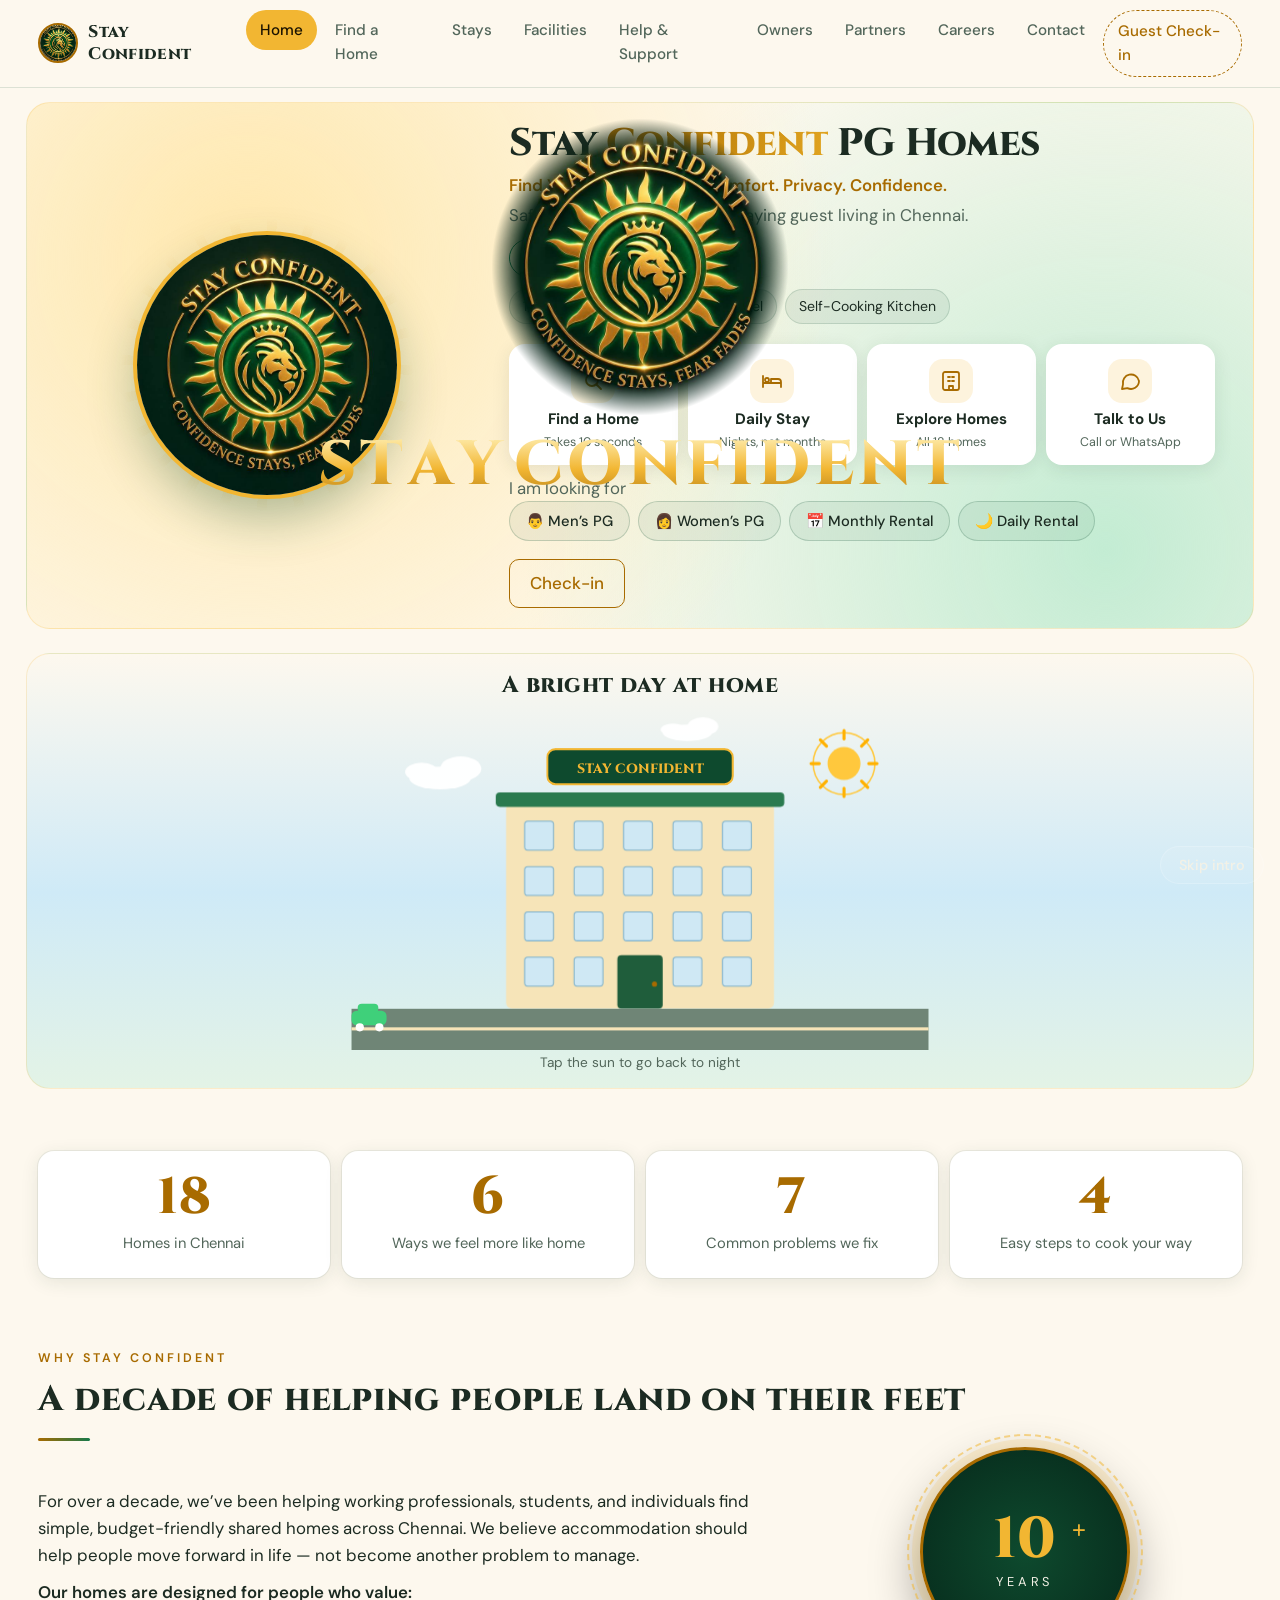
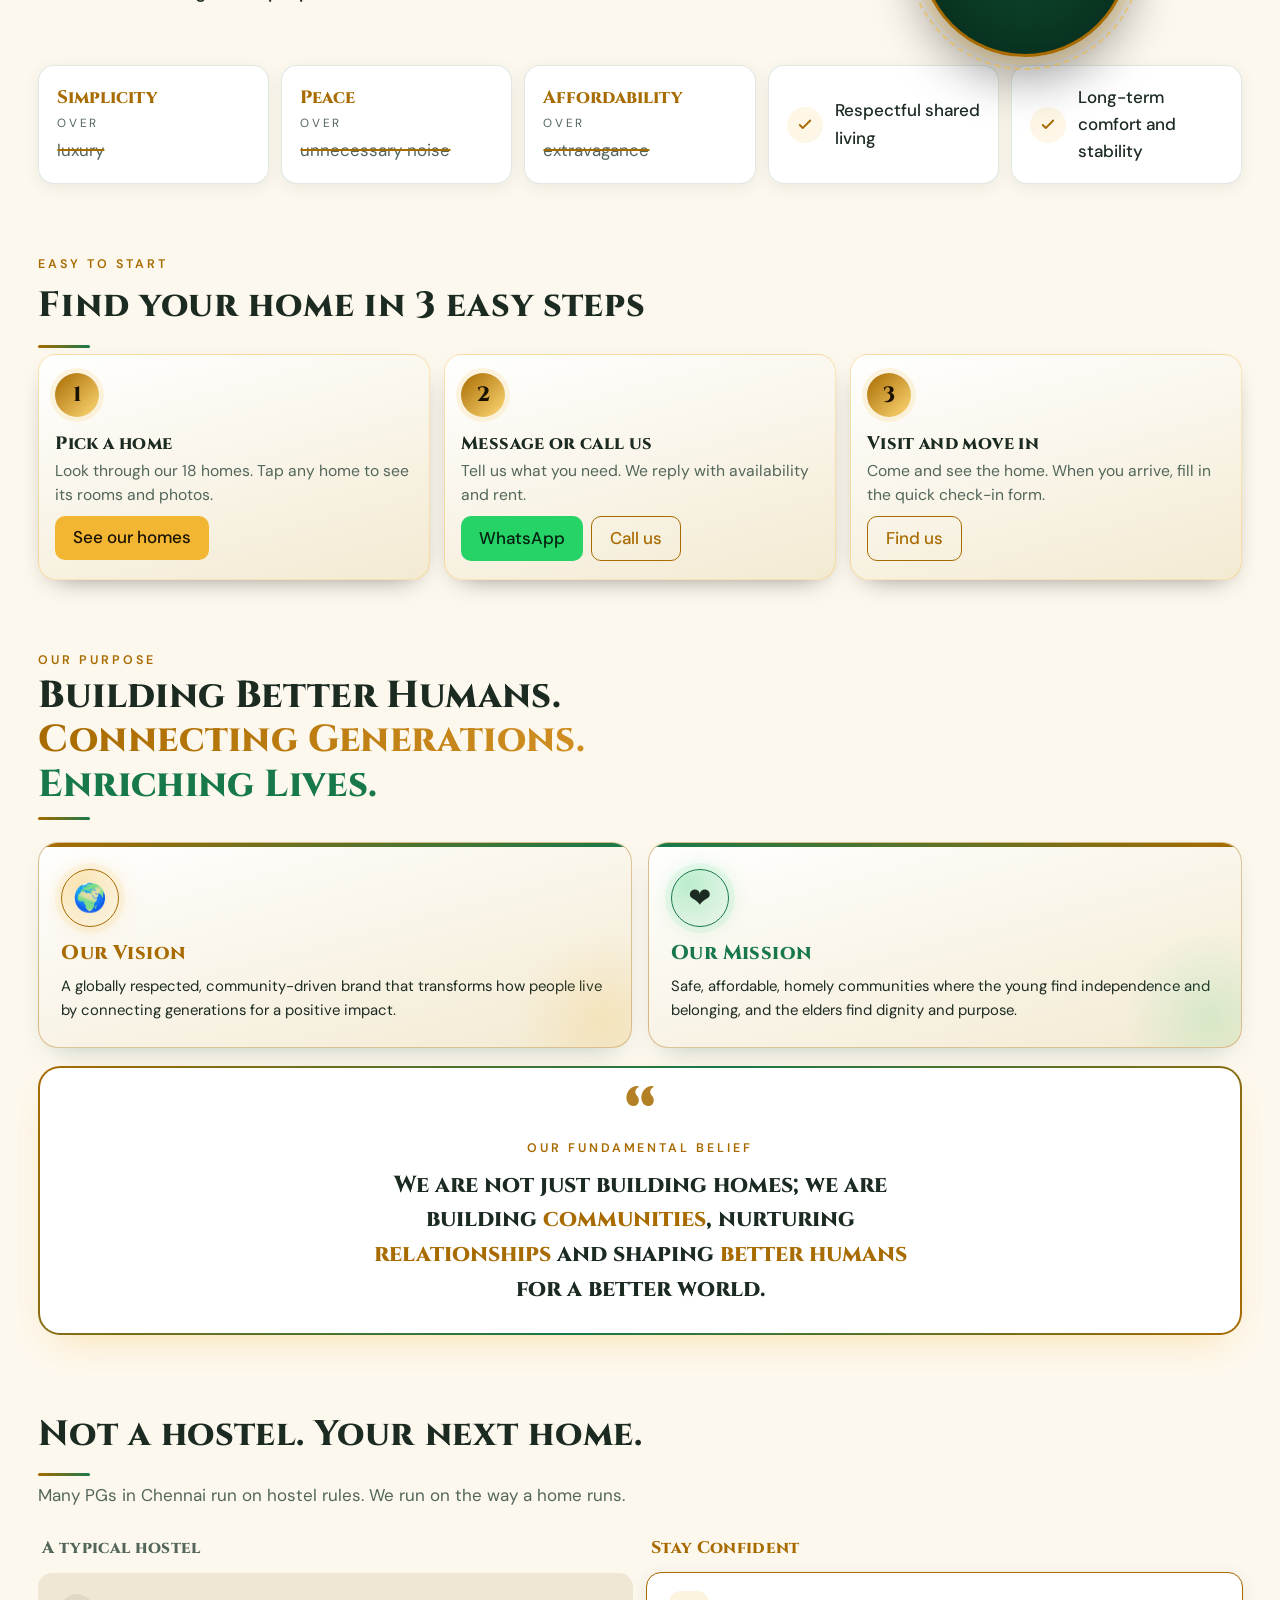
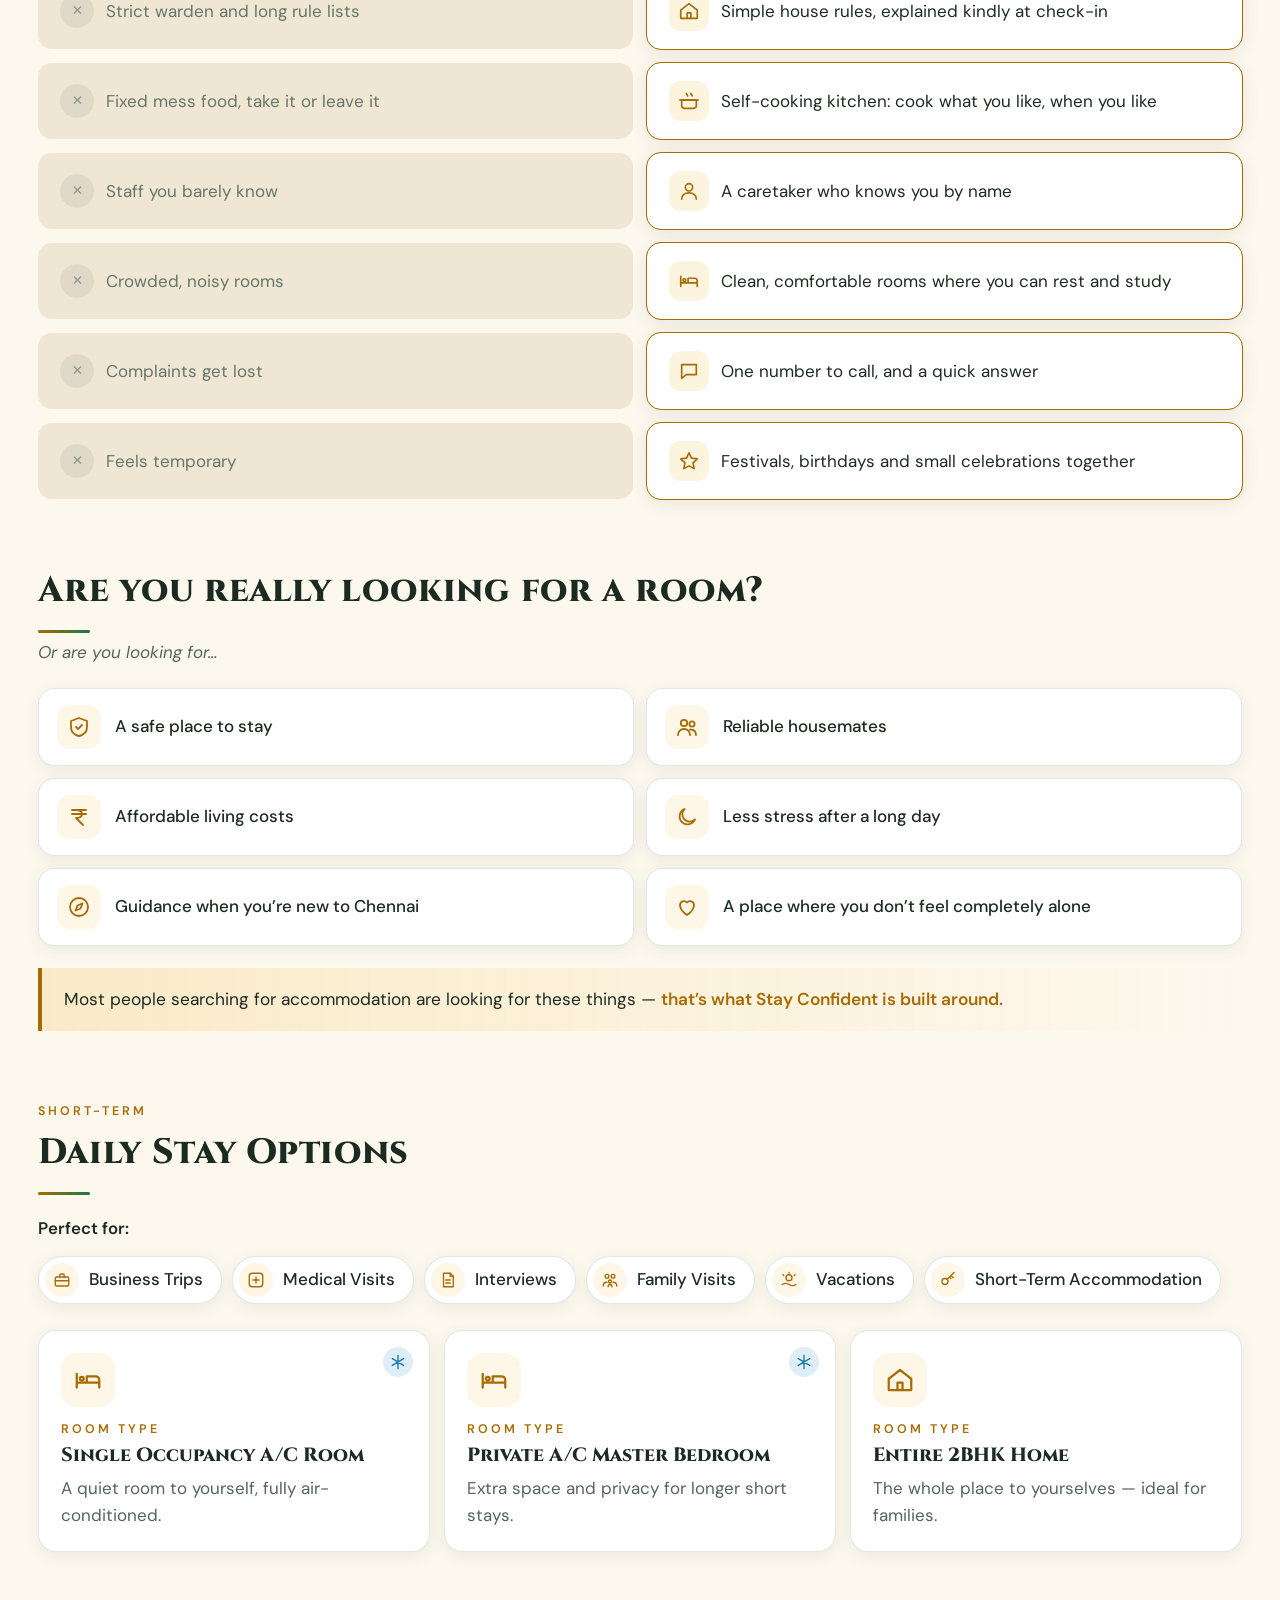
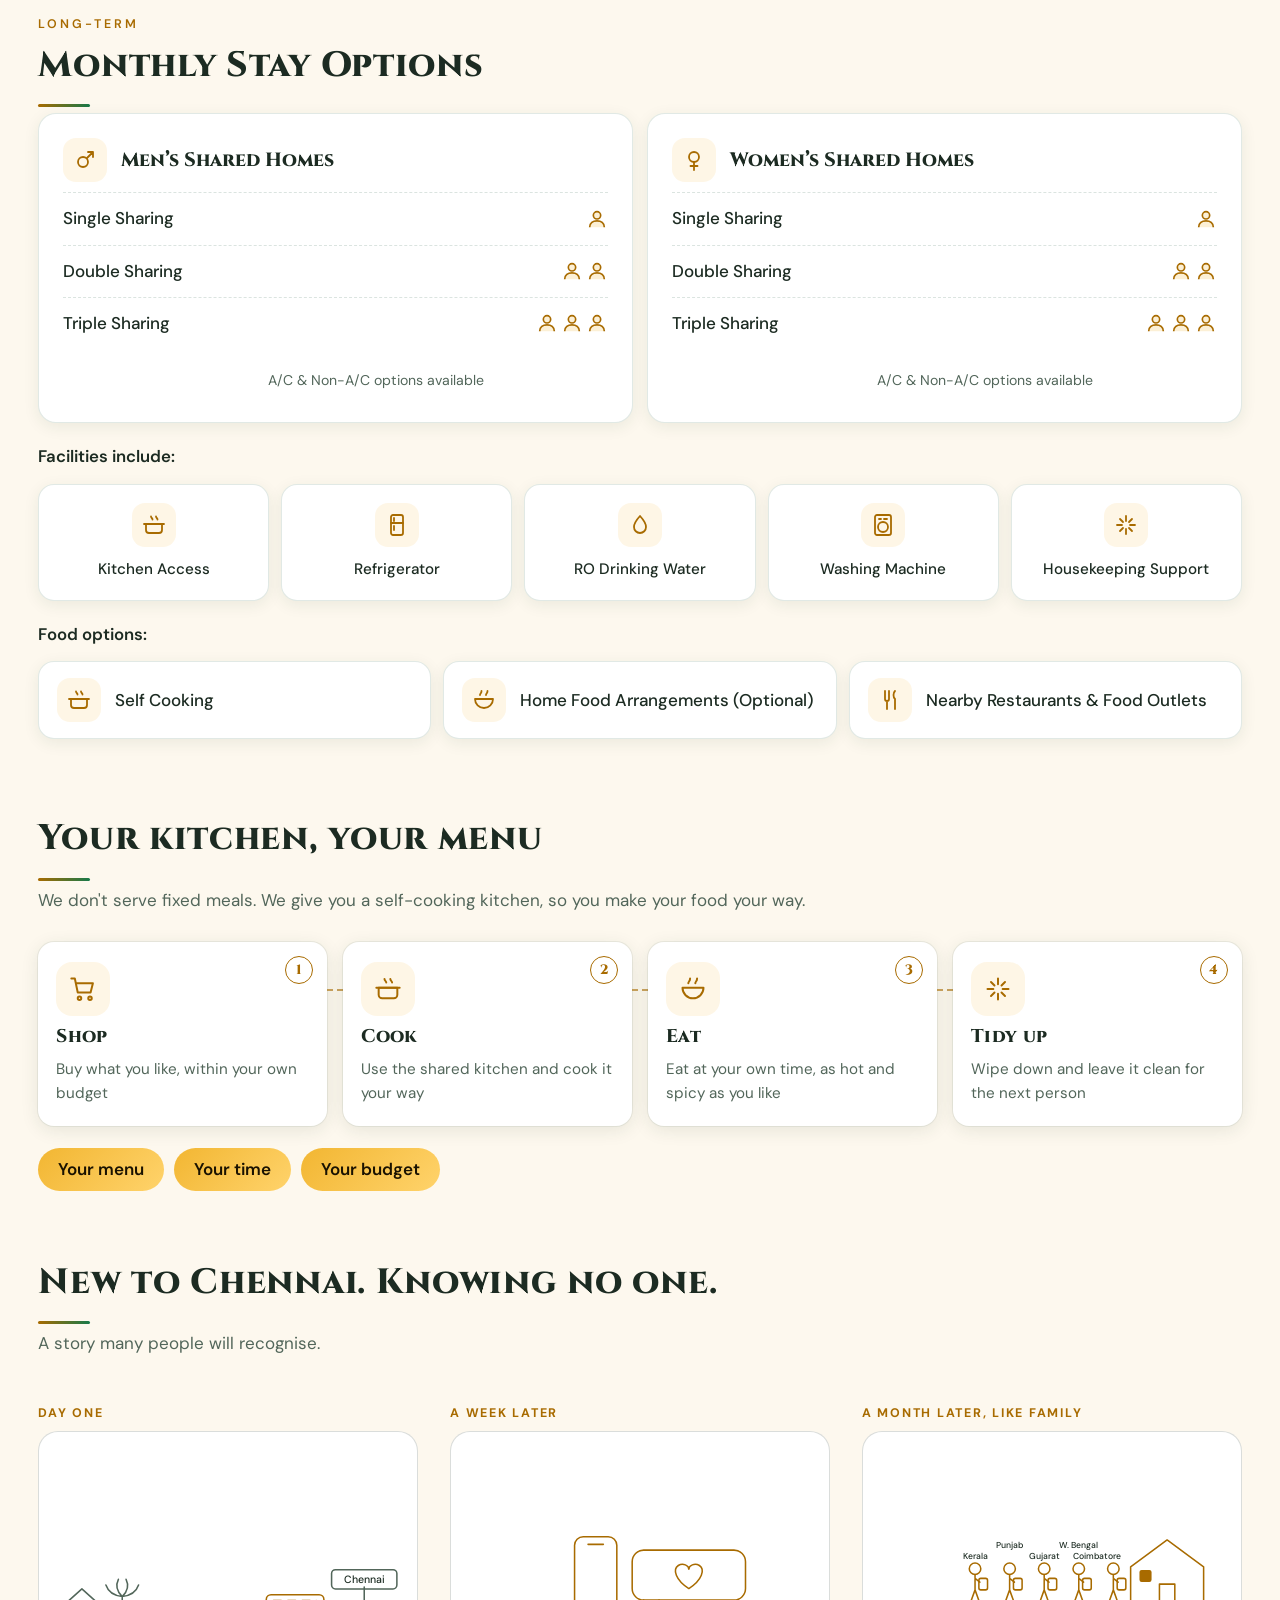
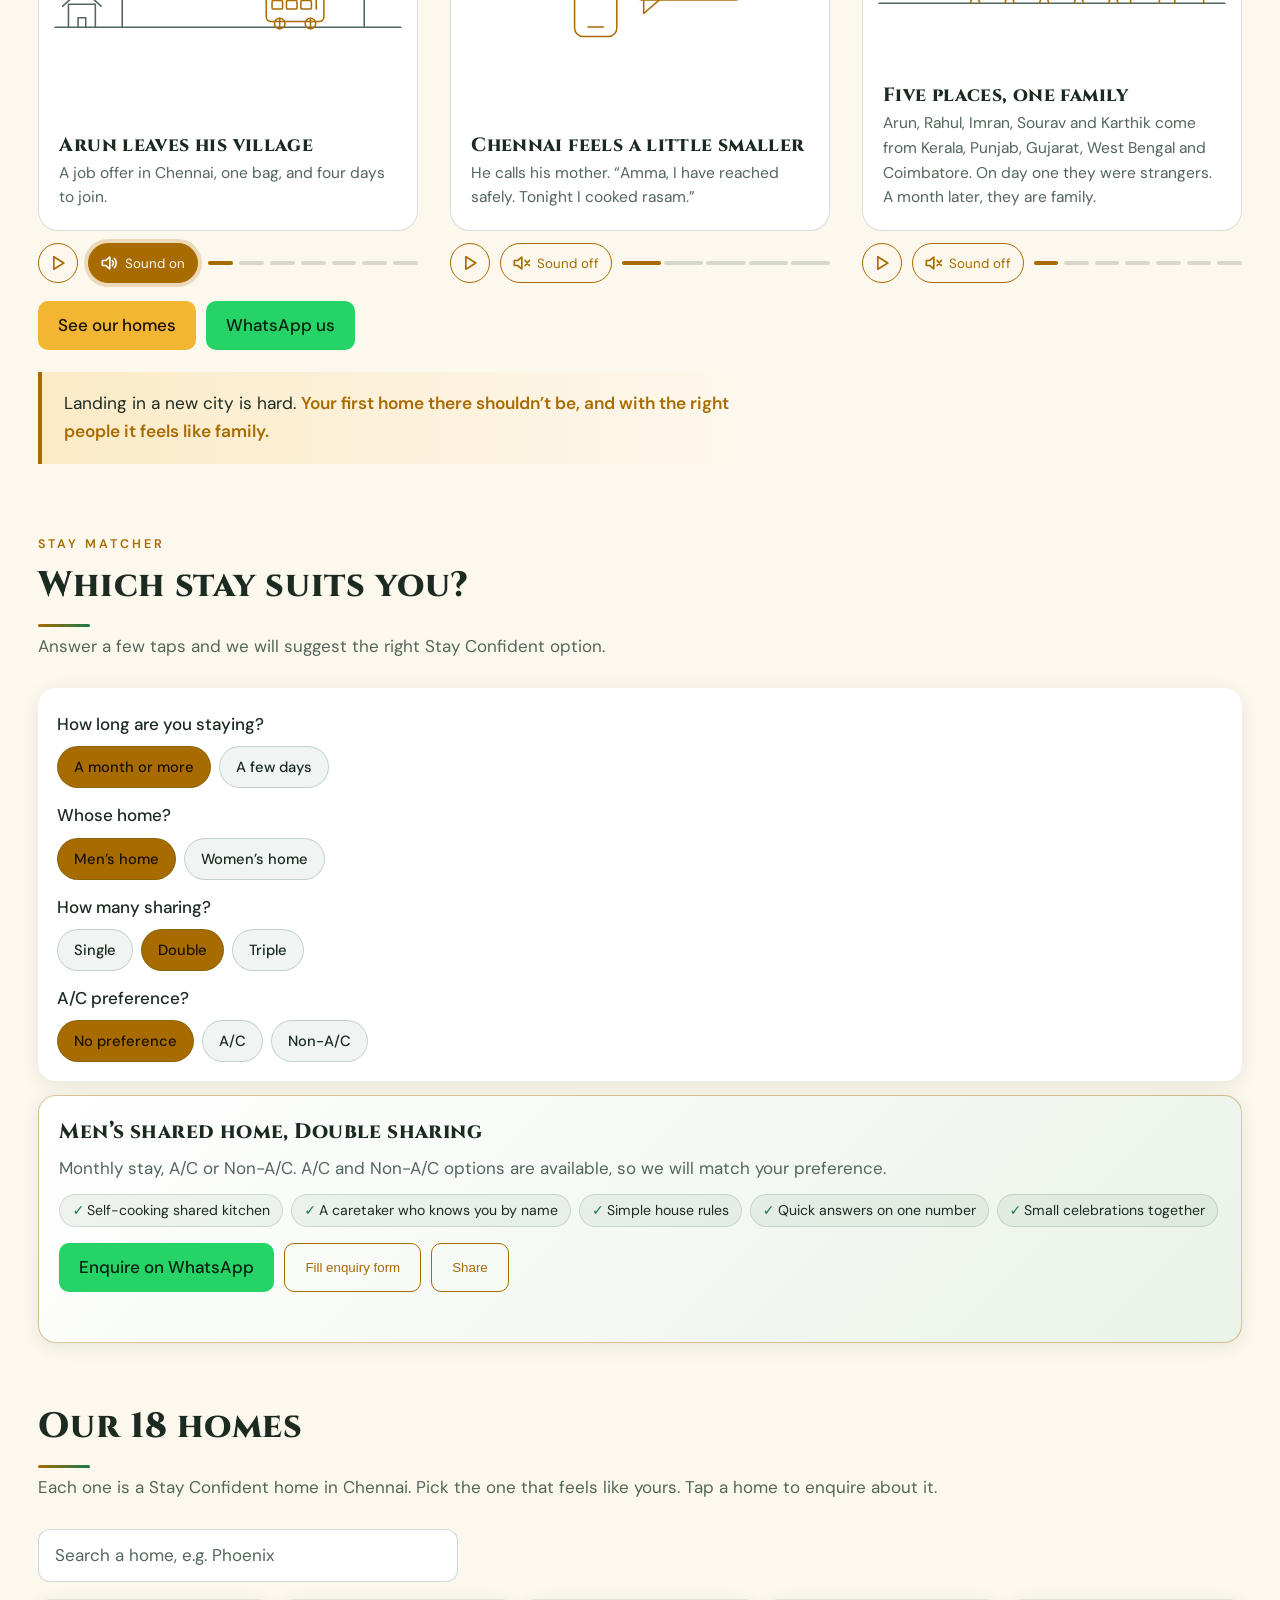
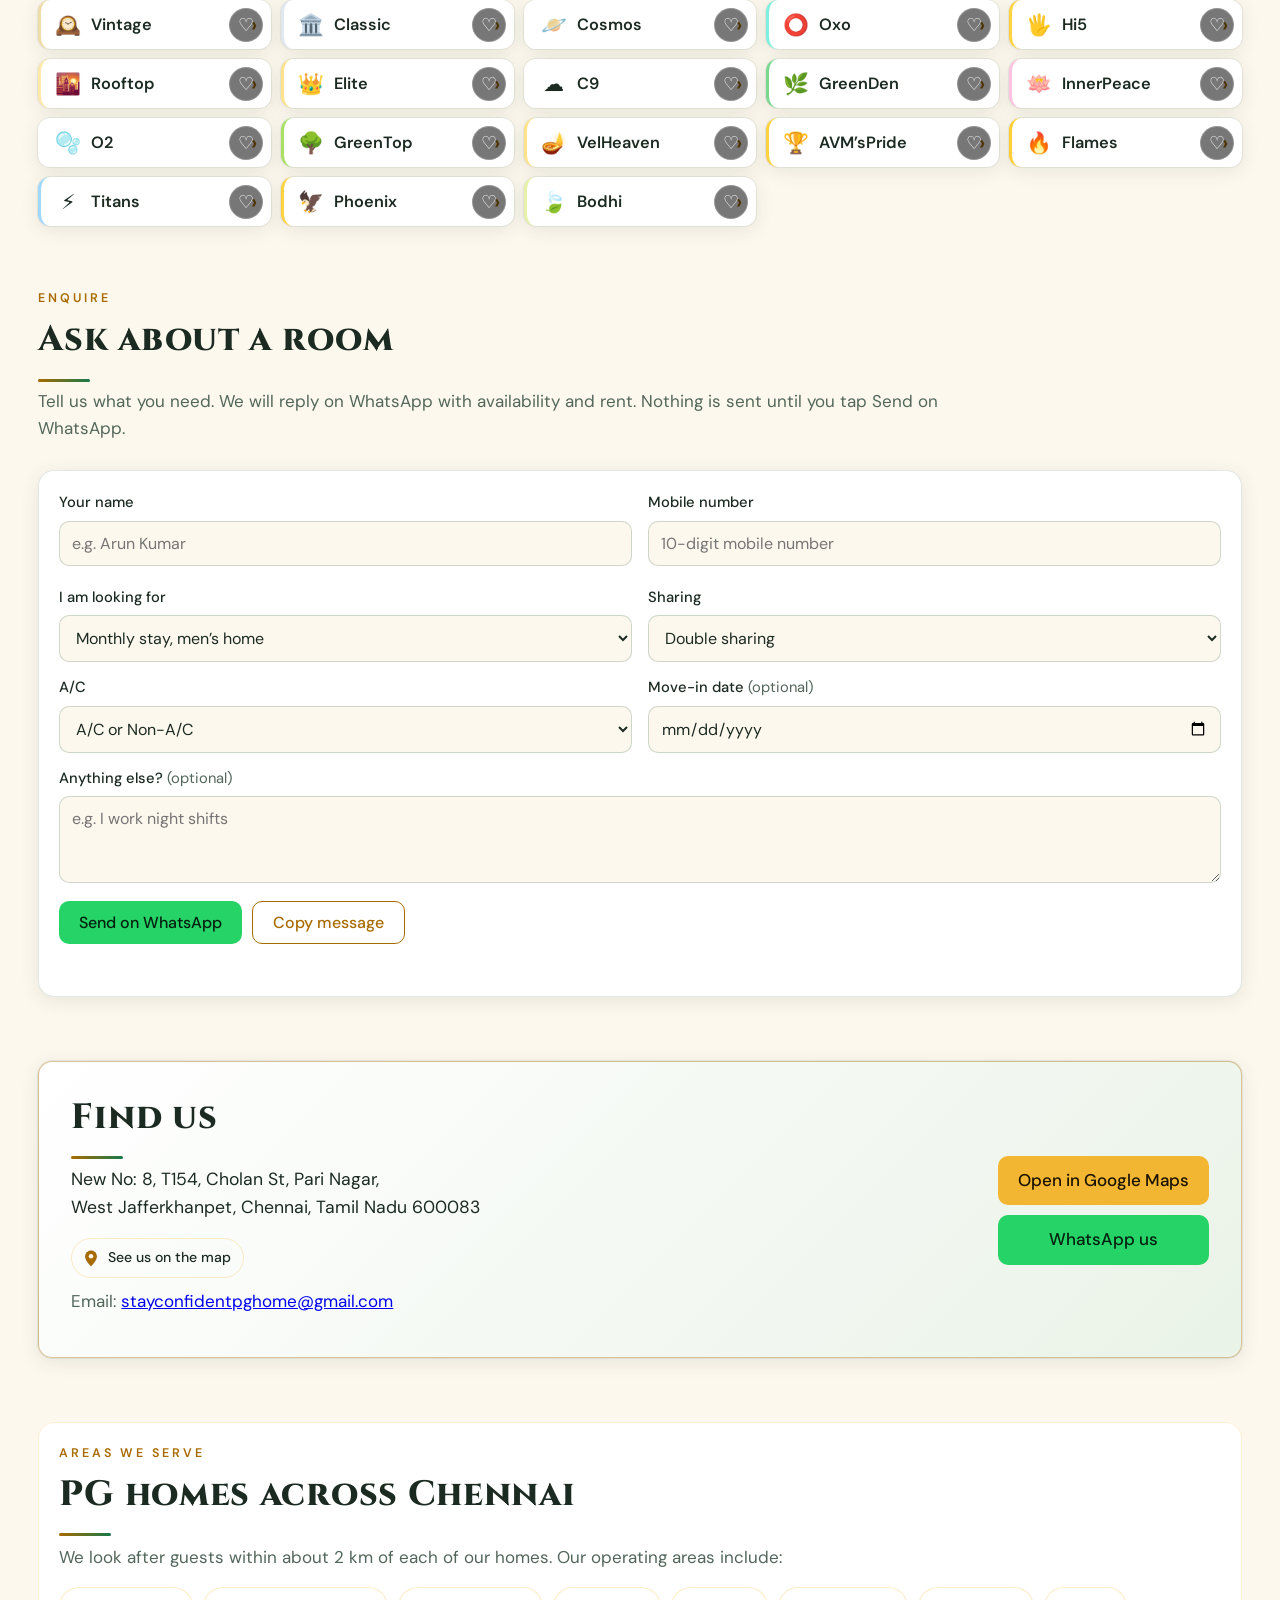
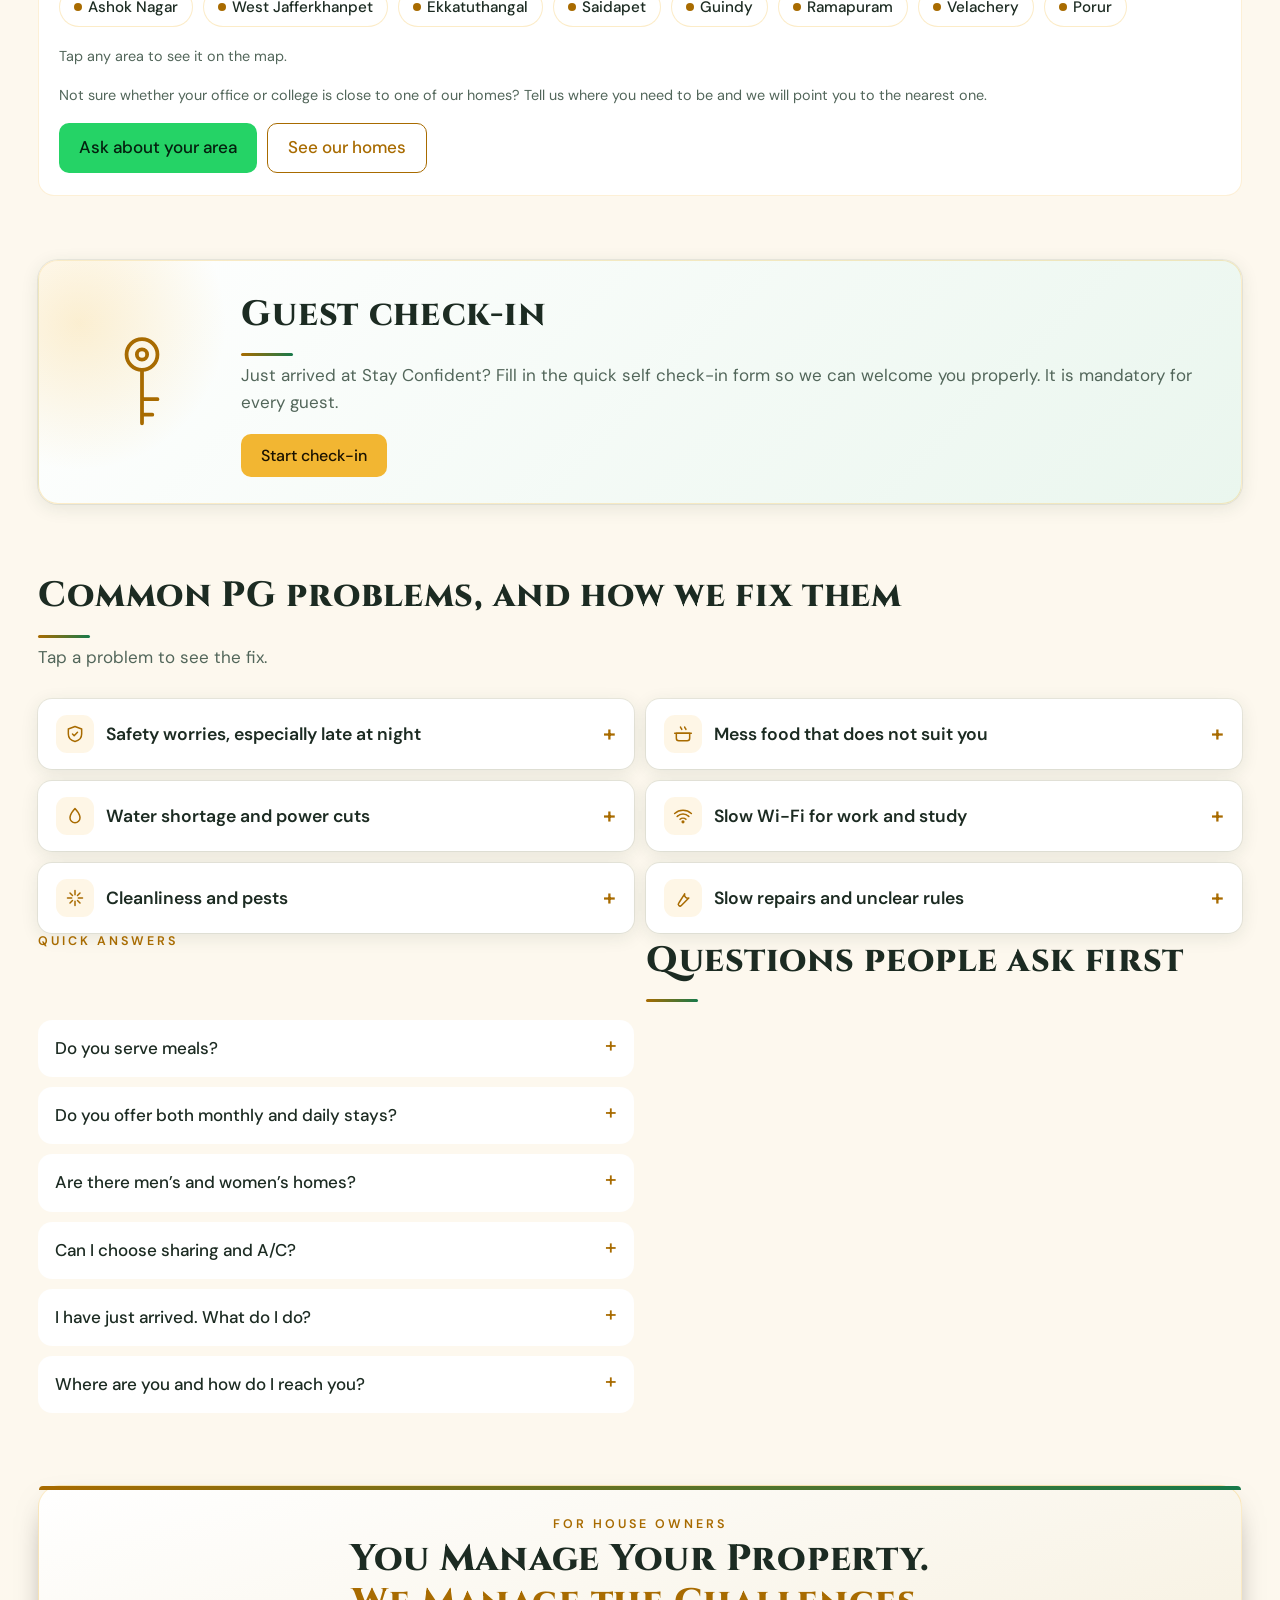
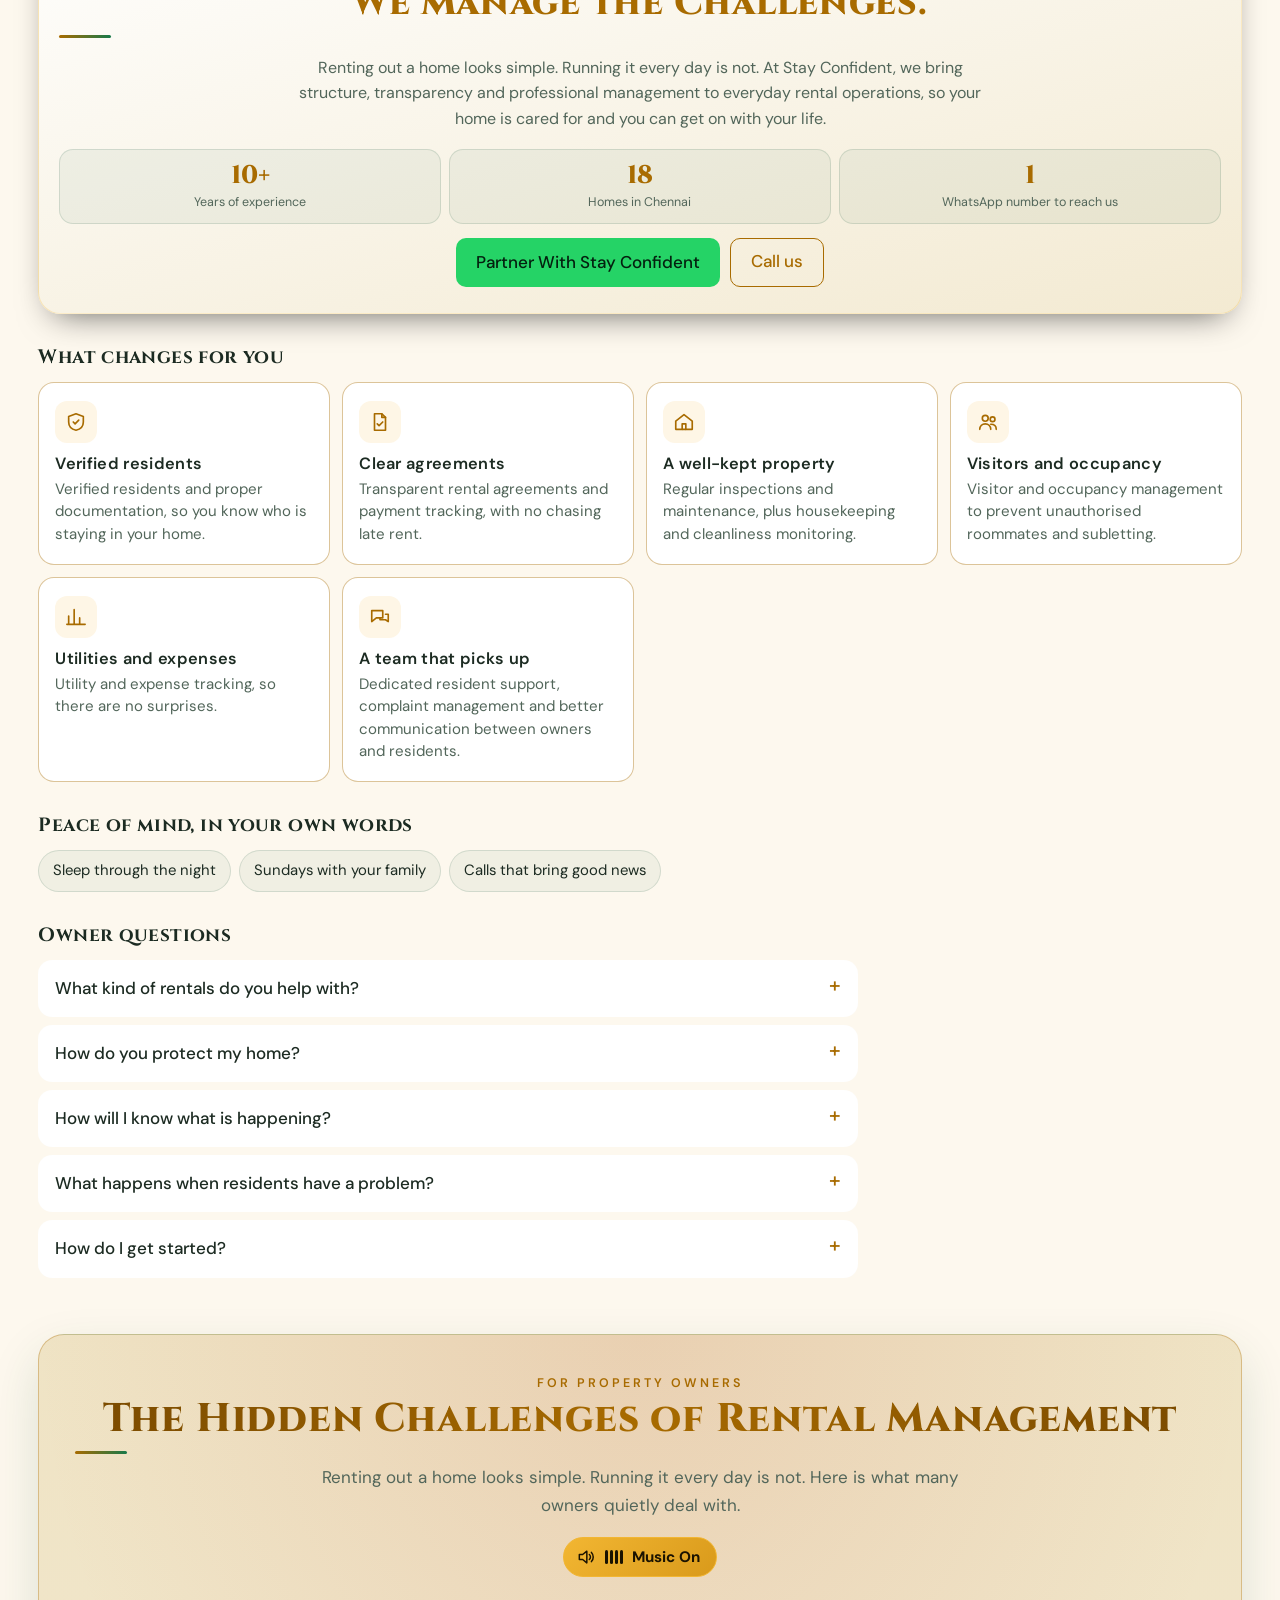
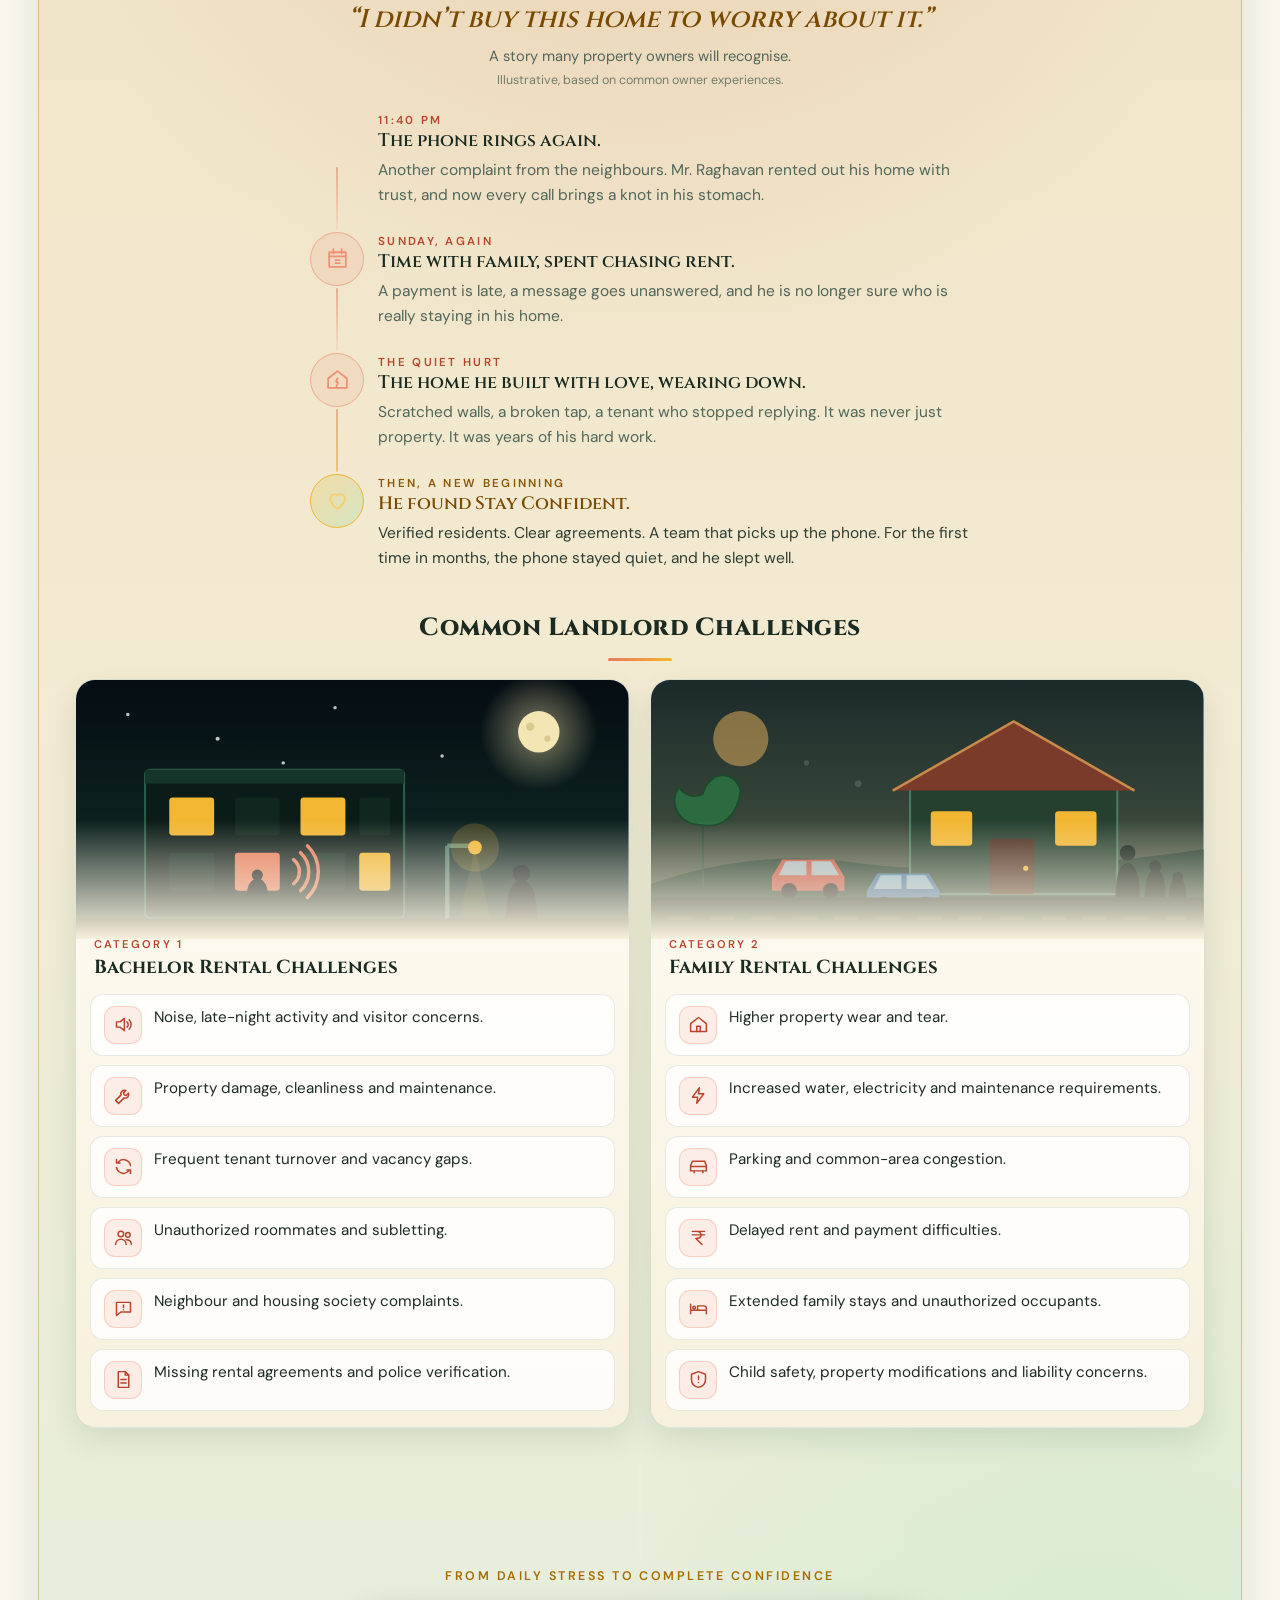
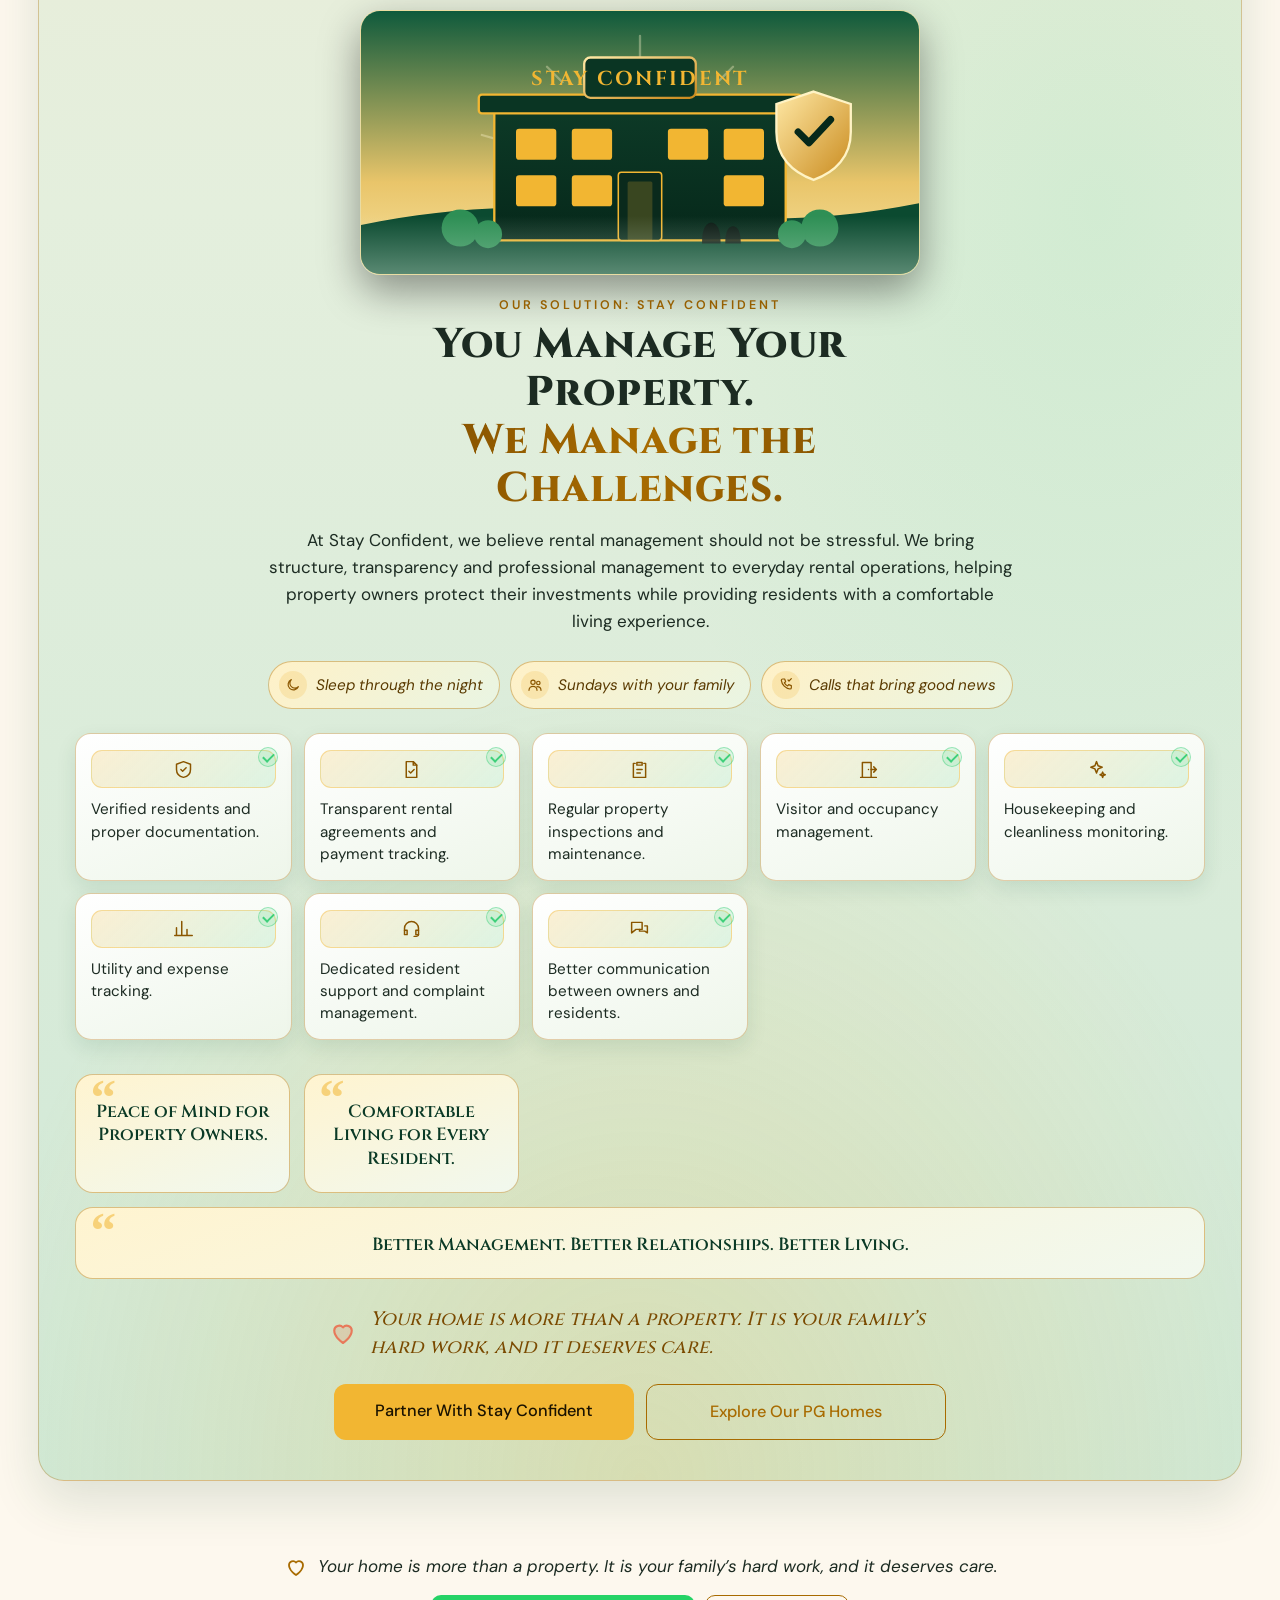
==== commit f4d9073b: "Add files via upload" ====
--- a/index.html
+++ b/index.html
@@ -574,6 +574,7 @@
 <section class="loc" id="find" data-tab="visit">
 <h2>Find us</h2>
 <address>New No: 8, T154, Cholan St, Pari Nagar,<br>West Jafferkhanpet, Chennai, Tamil Nadu 600083</address>
+<ul class="ft-pins loc-pins"><li style="--i:0"><button type="button" class="ar-btn" data-area="Stay Confident PG Homes" data-lat="13.0271934" data-lon="80.2093516" aria-label="Show Stay Confident PG Homes on the map"><span class="pw"><svg class="pin" viewBox="0 0 24 24" aria-hidden="true"><path d="M12 22s7-6.2 7-12a7 7 0 1 0-14 0c0 5.8 7 12 7 12z"/><circle cx="12" cy="10" r="2.7"/></svg><i class="rip"></i></span>See us on the map</button></li></ul>
 <p class="sub" style="margin:10px 0 14px">Email: <a href="mailto:stayconfidentpghome@gmail.com">stayconfidentpghome@gmail.com</a></p>
 <div class="cbtns"><a class="btn" id="openmap" href="https://www.google.com/maps/place/Stay+Confident+PG+Homes/@13.0271934,80.2093516,1098m/data=!3m2!1e3!4b1!4m6!3m5!1s0x3a5267a1206e6ba7:0x398200b670840d7c!8m2!3d13.0271934!4d80.2093516!16s%2Fg%2F11f66dghbz?entry=ttu&amp;g_ep=EgoyMDI2MTEwOS4wIKXMDSoASAFQAw%3D%3D" target="_blank" rel="noopener">Open in Google Maps</a><a class="btn wa" href="https://wa.me/919884444587?text=Hi%2C%20I%20would%20like%20to%20know%20about%20Stay%20Confident%20PG%20Homes" target="_blank" rel="noopener">WhatsApp us</a></div>
 </section>
--- a/style.css
+++ b/style.css
@@ -1862,6 +1862,14 @@
 .am-zoom button:hover{background:#f2e6c4}
 .am-attr{position:absolute;right:0;bottom:0;z-index:4;margin:0;padding:2px 7px;background:#ffffffcc;color:#333;font:500 .68rem "DM Sans",system-ui,sans-serif}
 .am-attr a{color:#0b5cad}
+.loc{display:grid;grid-template-columns:minmax(0,1fr);justify-items:start;align-items:start;gap:0}
+.loc h2{margin-bottom:0}
+.loc-pins{justify-content:flex-start;margin:0 0 14px}
+.loc .cbtns{margin-top:2px}
+@media (min-width:700px){.loc{grid-template-columns:minmax(0,1fr) auto;column-gap:32px}
+.loc>h2,.loc>address,.loc>.loc-pins,.loc>p.sub{grid-column:1}
+.loc>.cbtns{grid-column:2;grid-row:1/span 4;align-self:center;flex-direction:column;align-items:stretch}
+.loc>.cbtns .btn{text-align:center}}
 .am-stage.failed .am-globe,.am-stage.failed .am-ring{display:none}
 .am-stage.failed .am-msg{bottom:auto;top:58%;font-size:1rem;line-height:1.5}
 
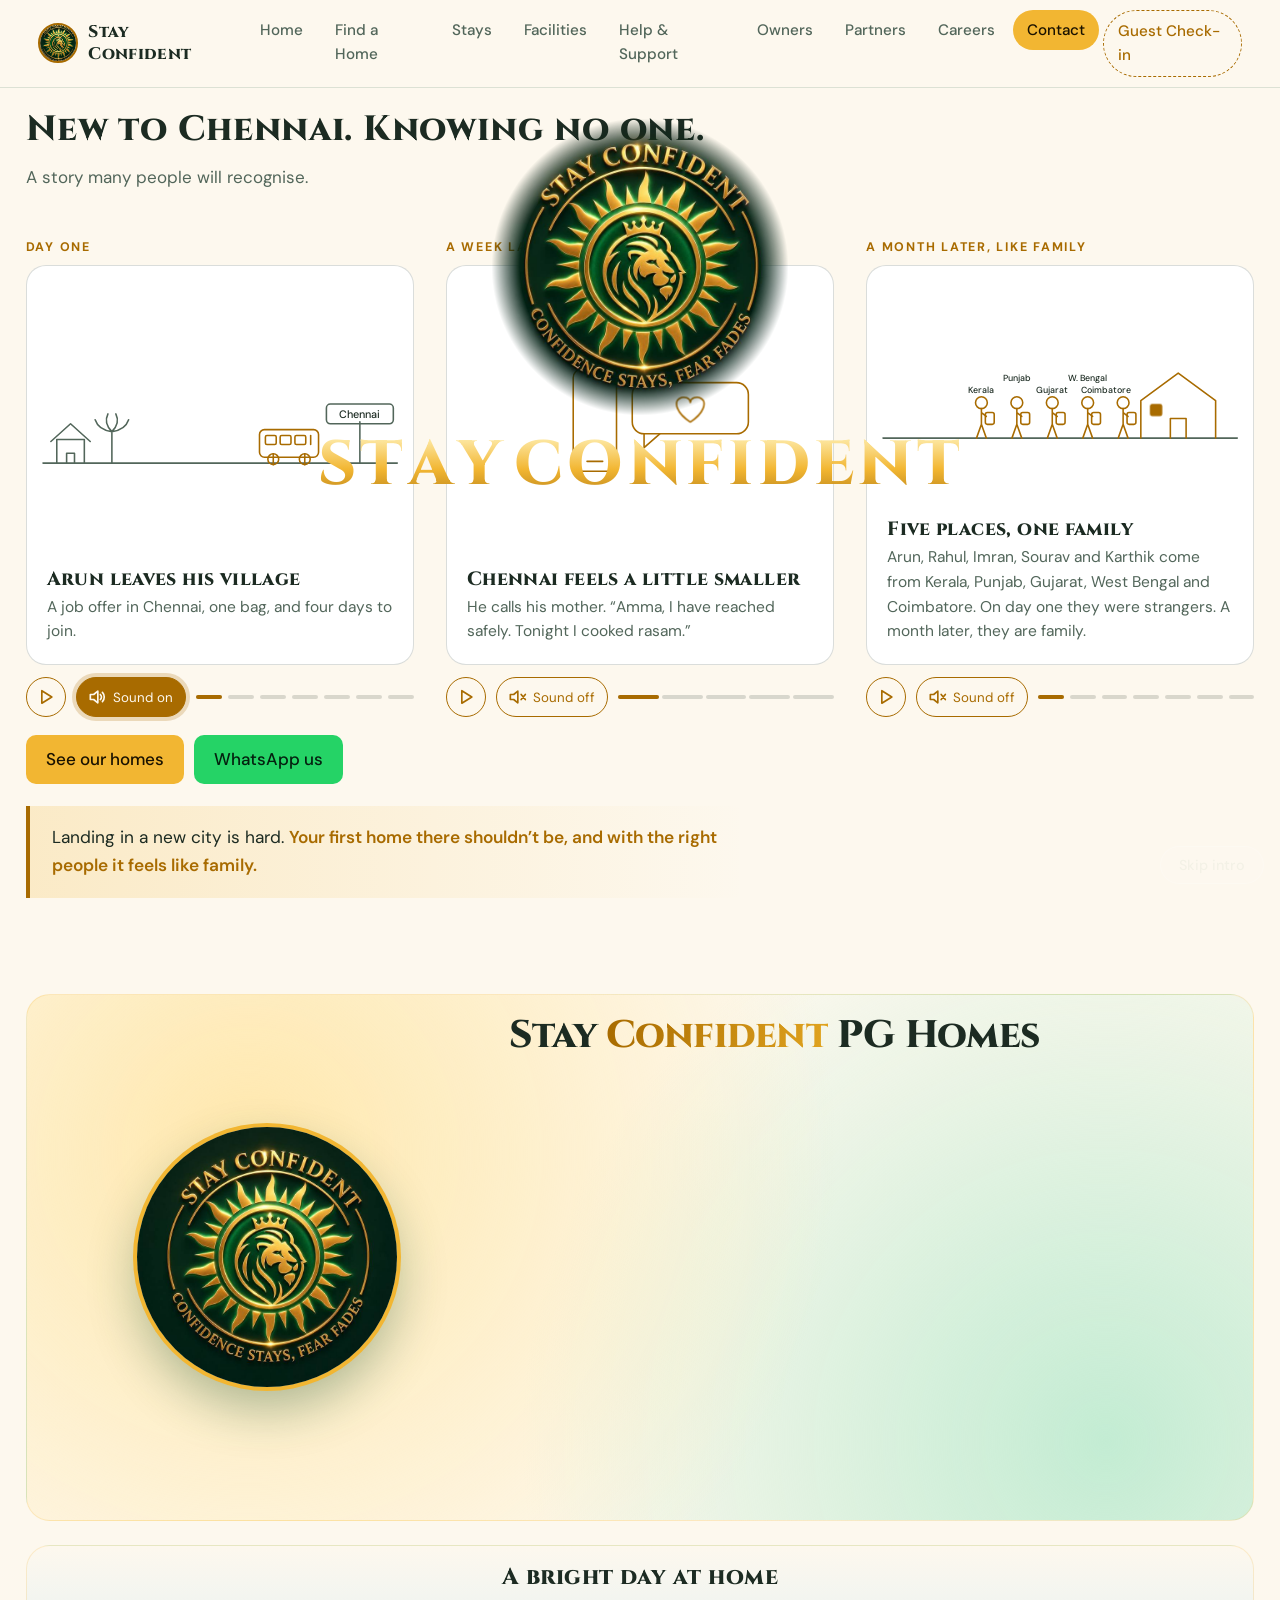
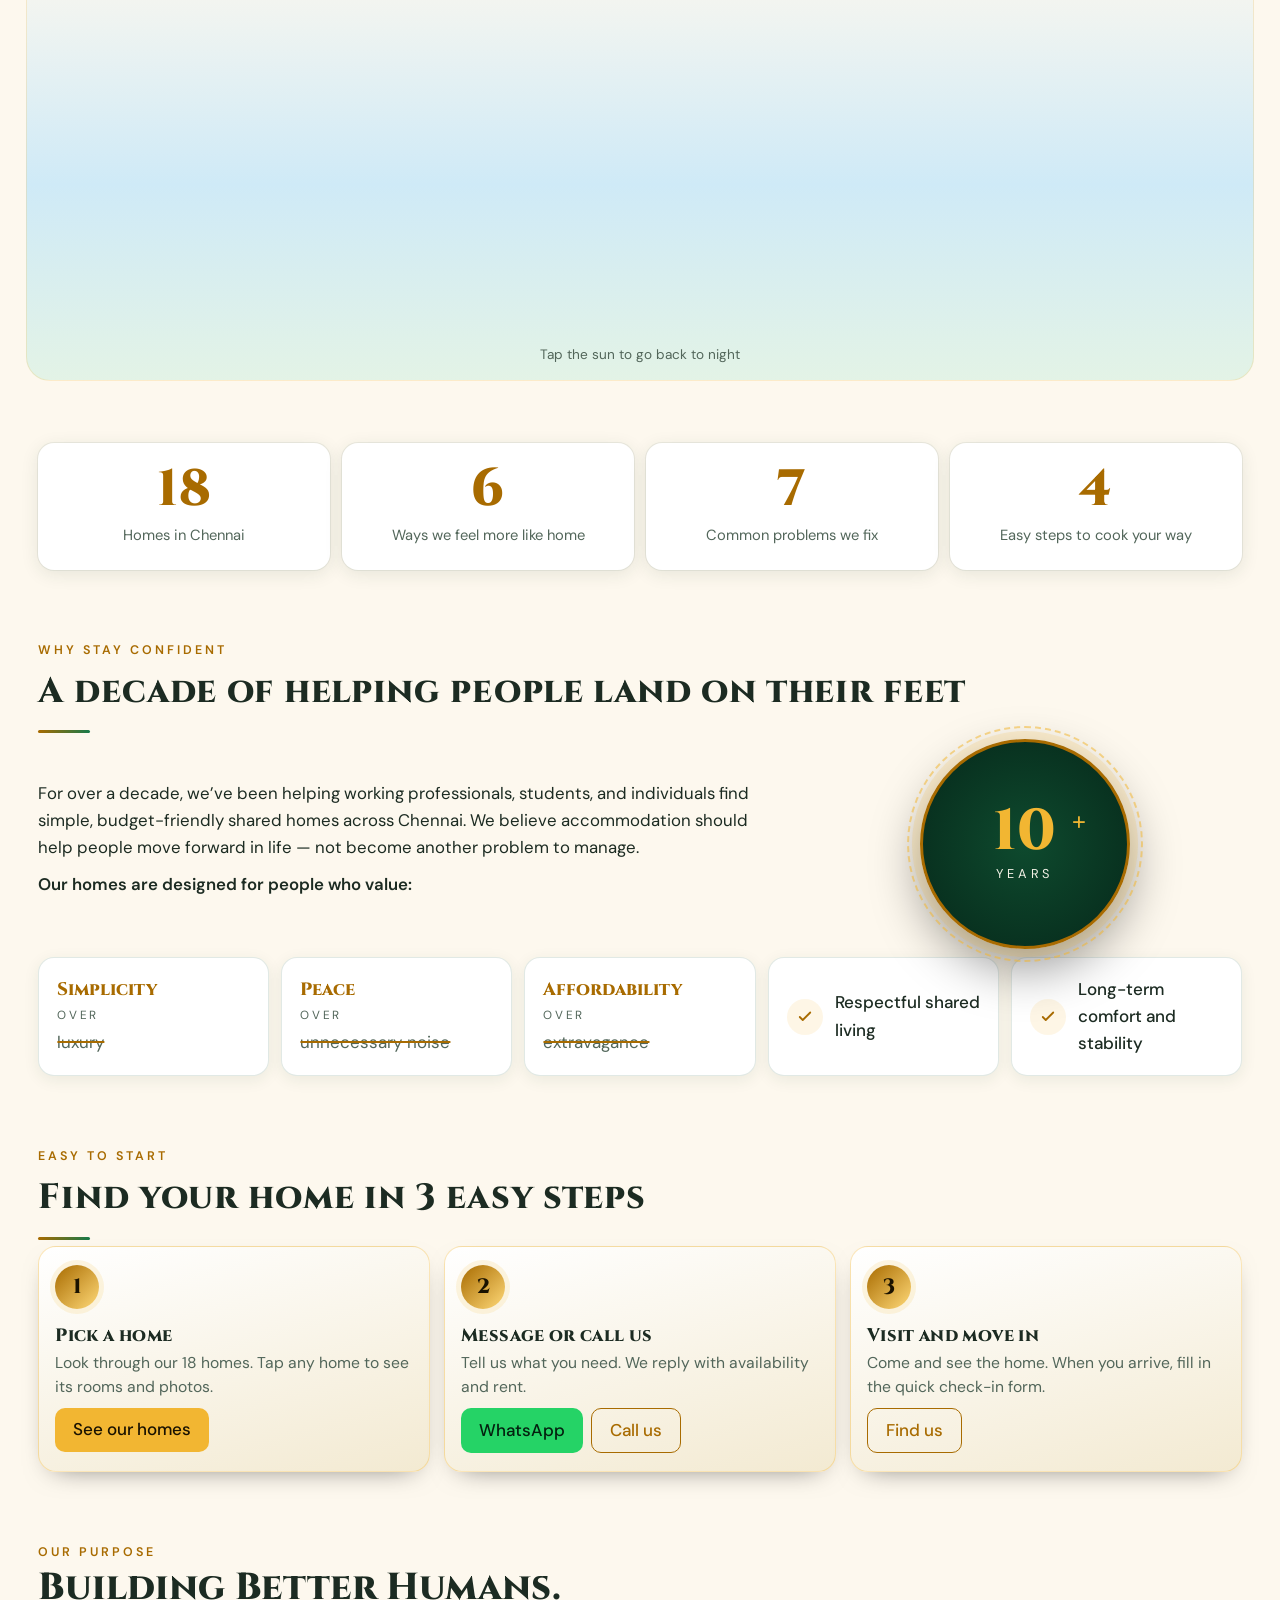
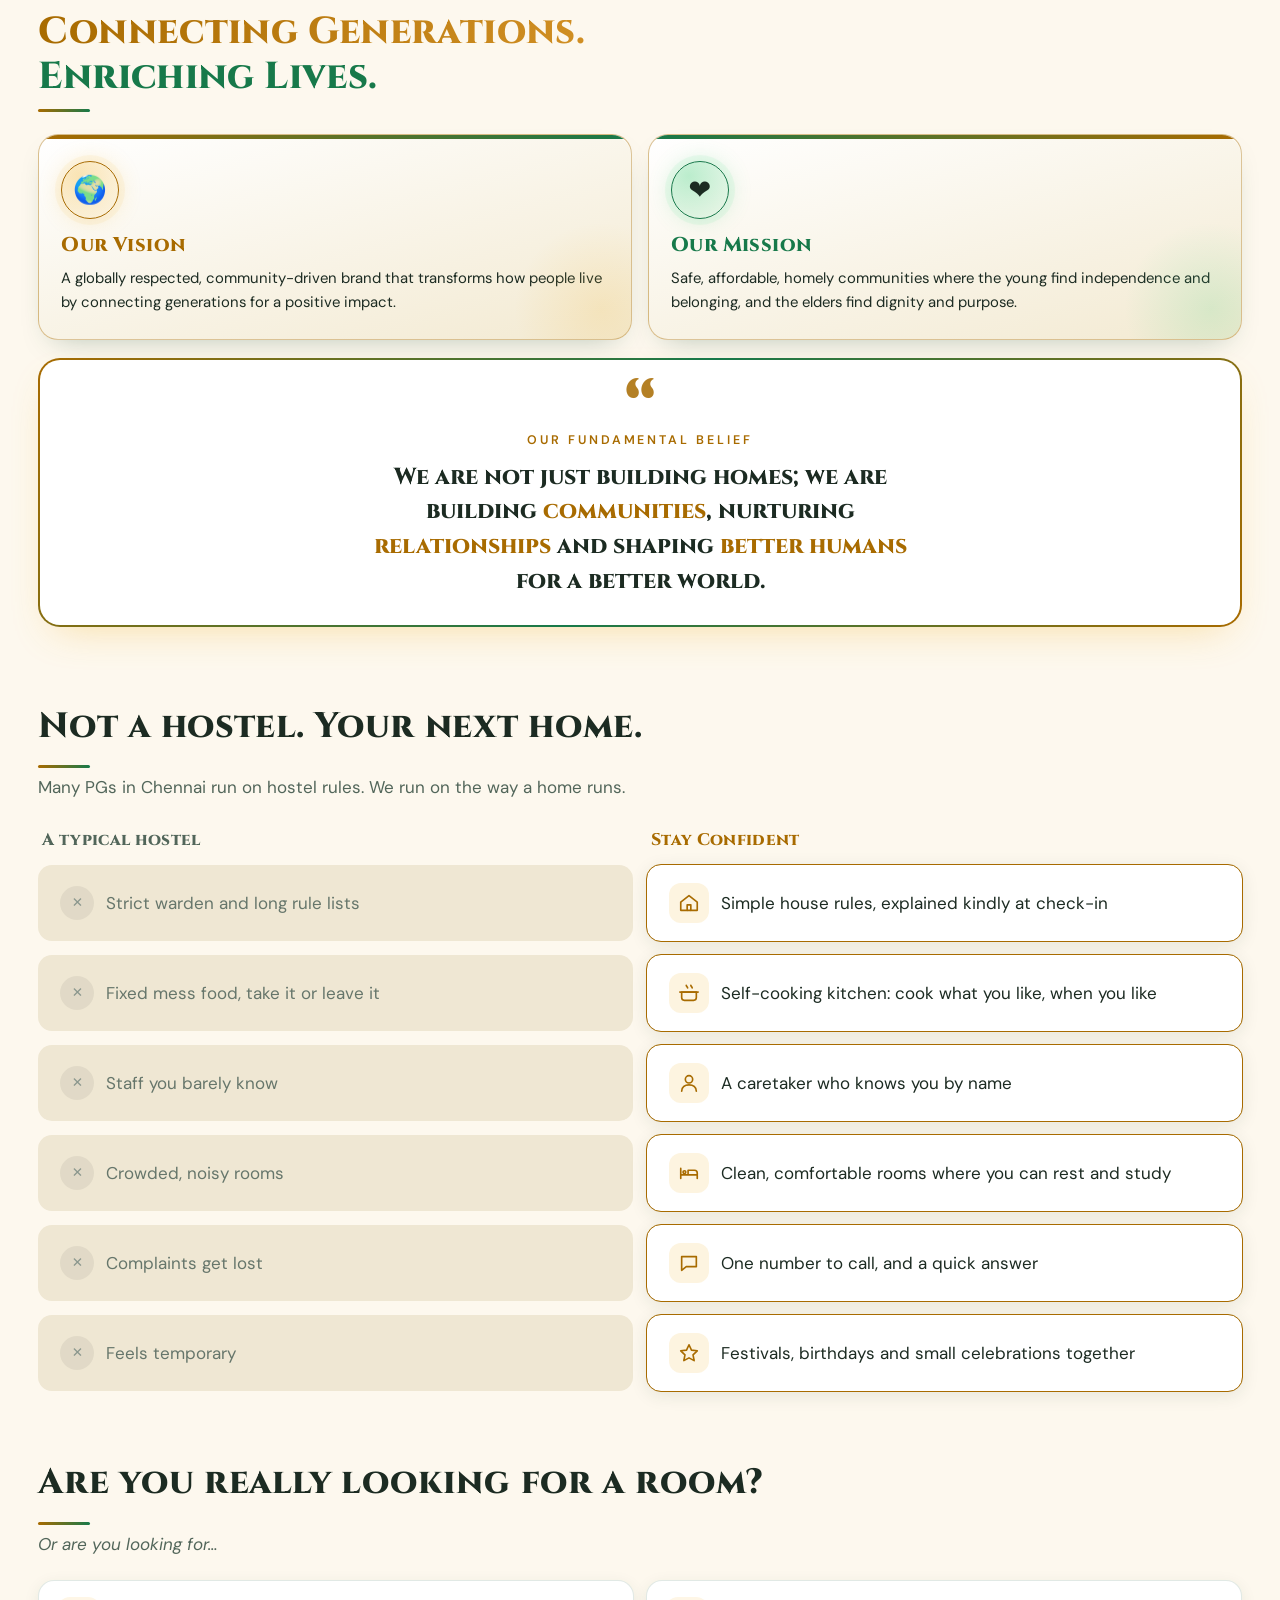
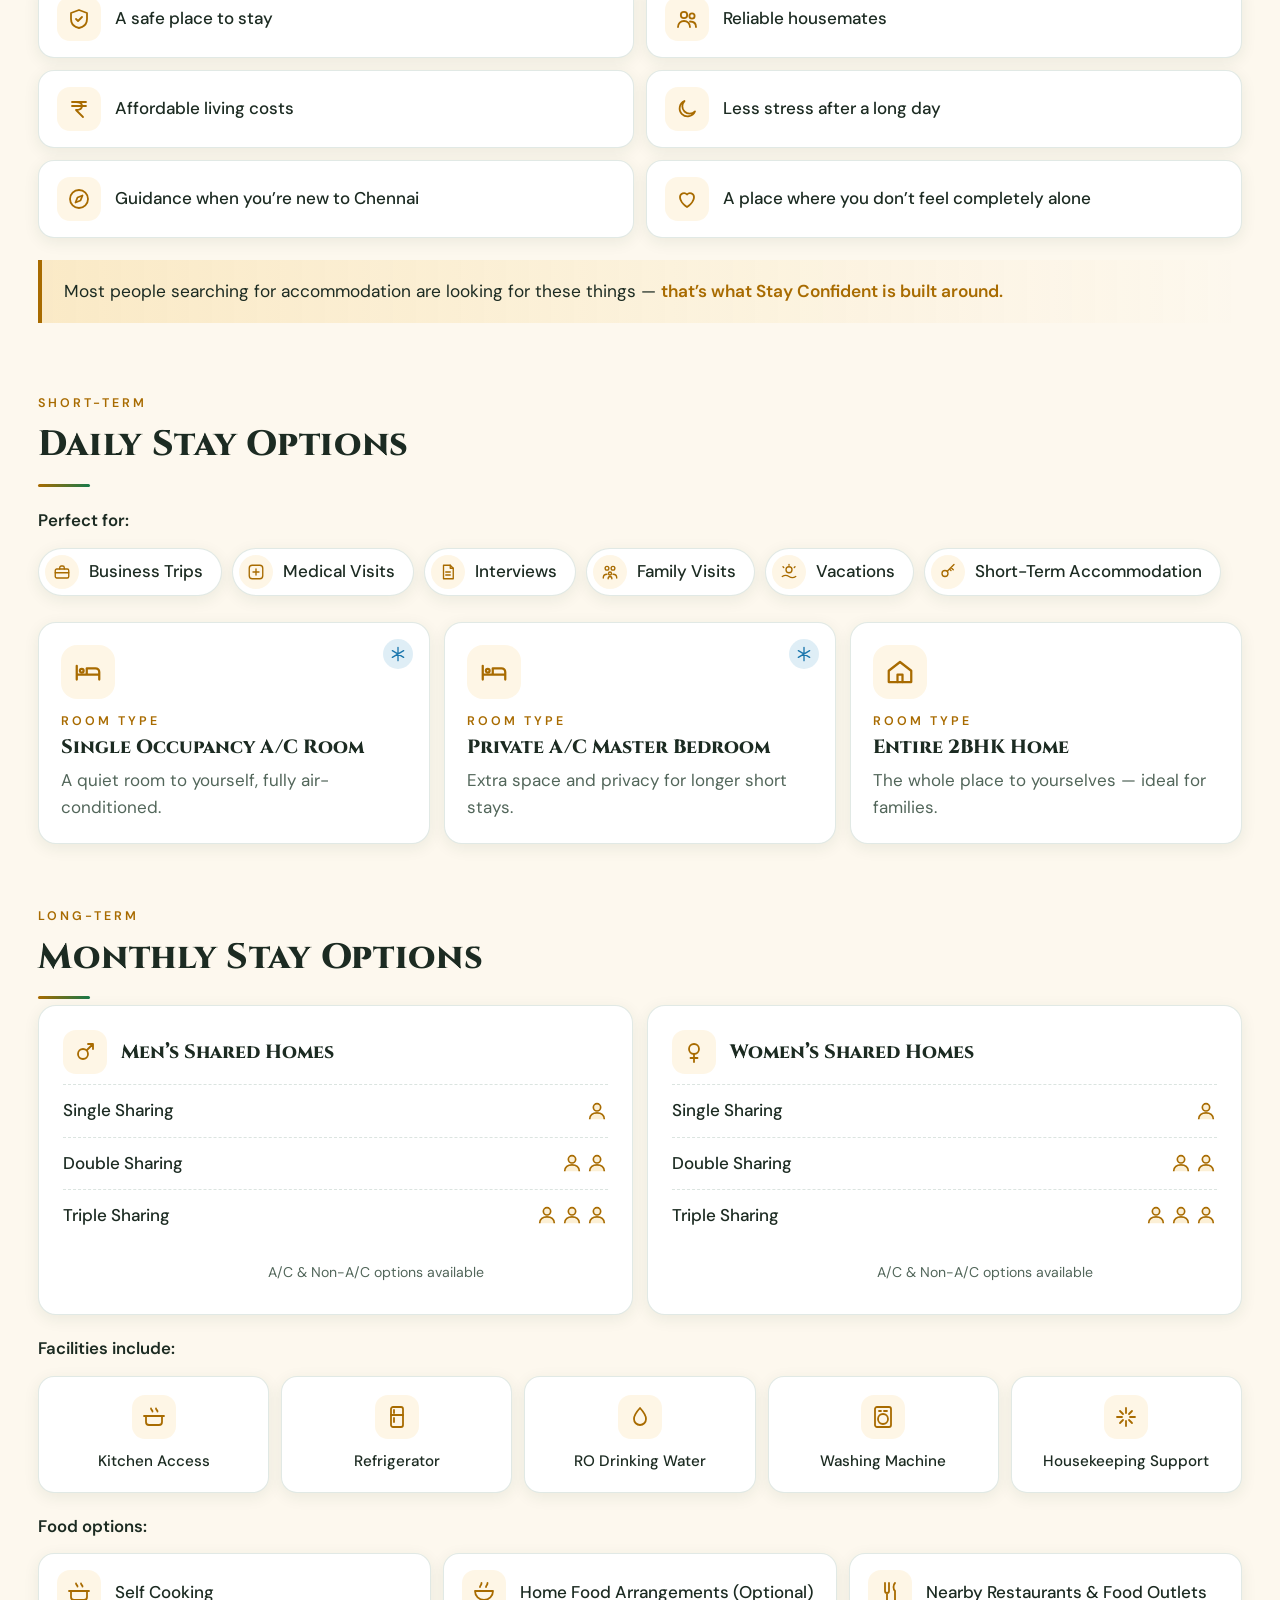
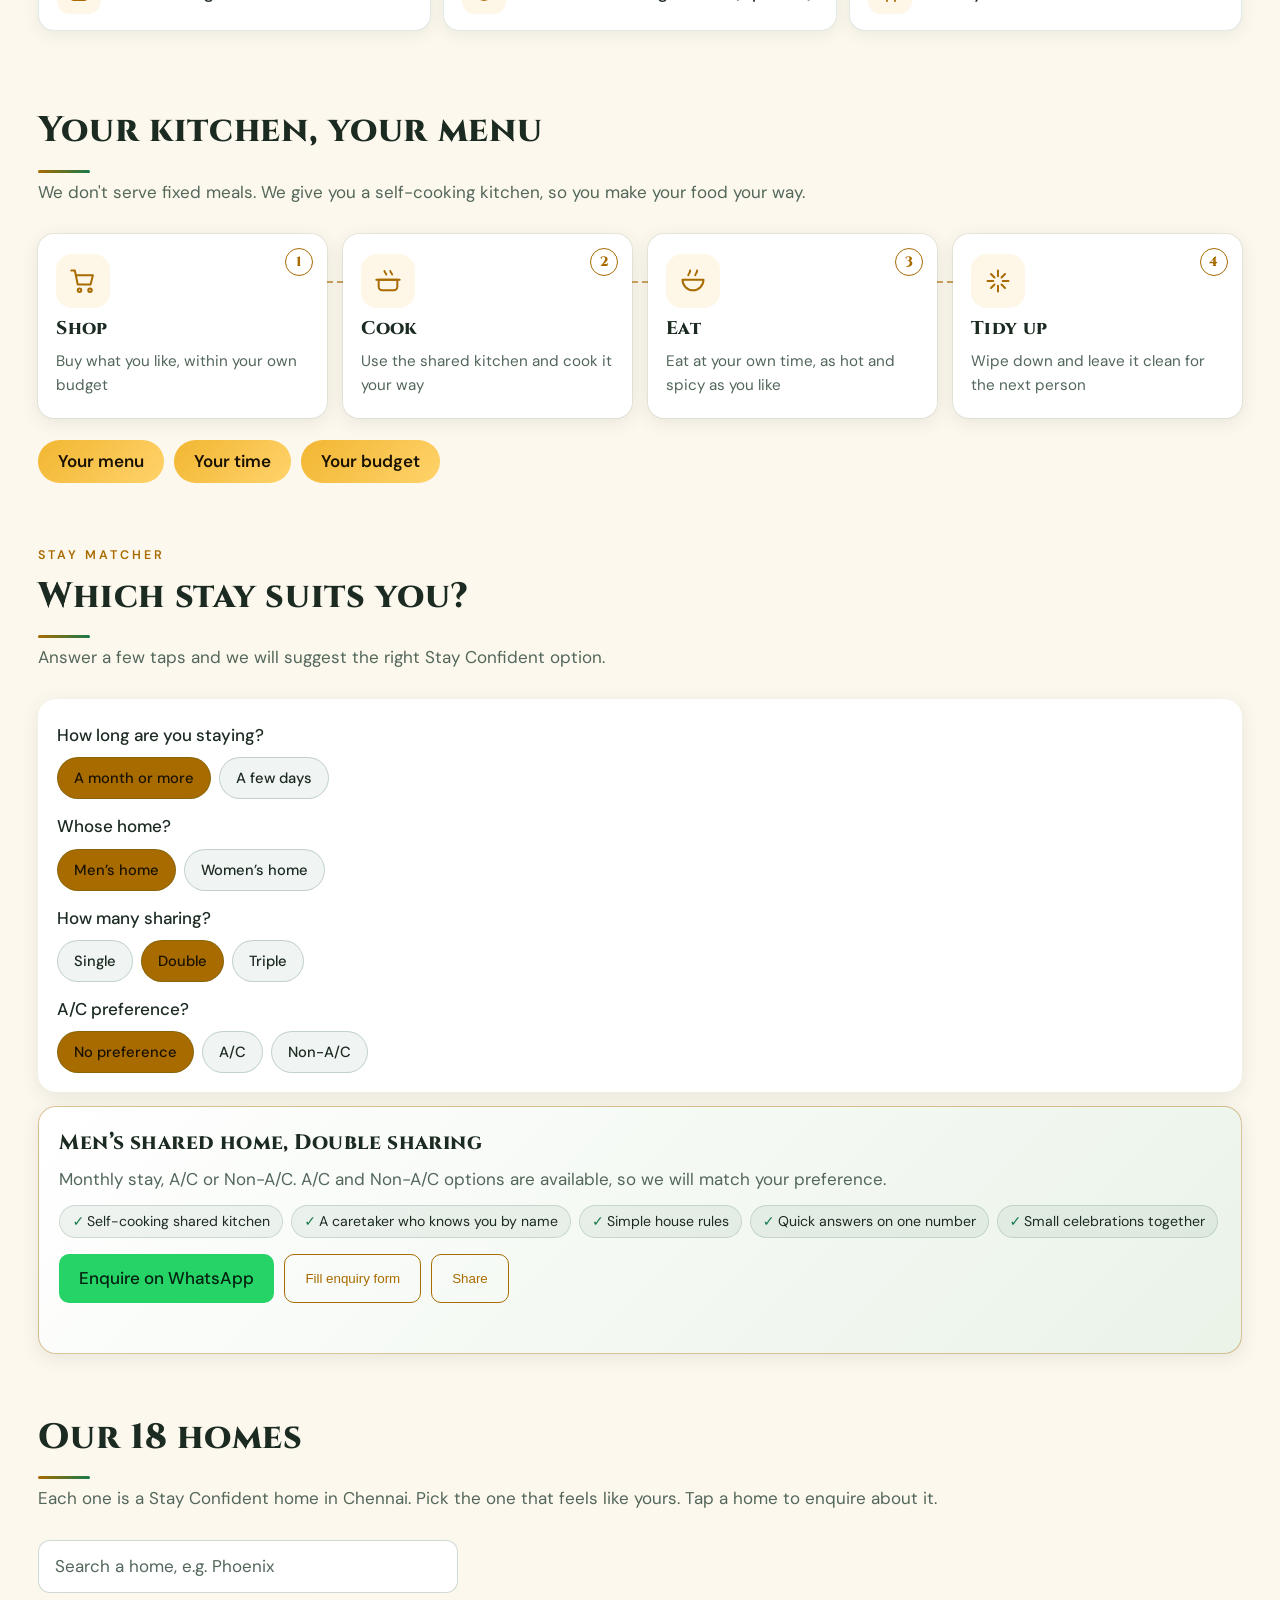
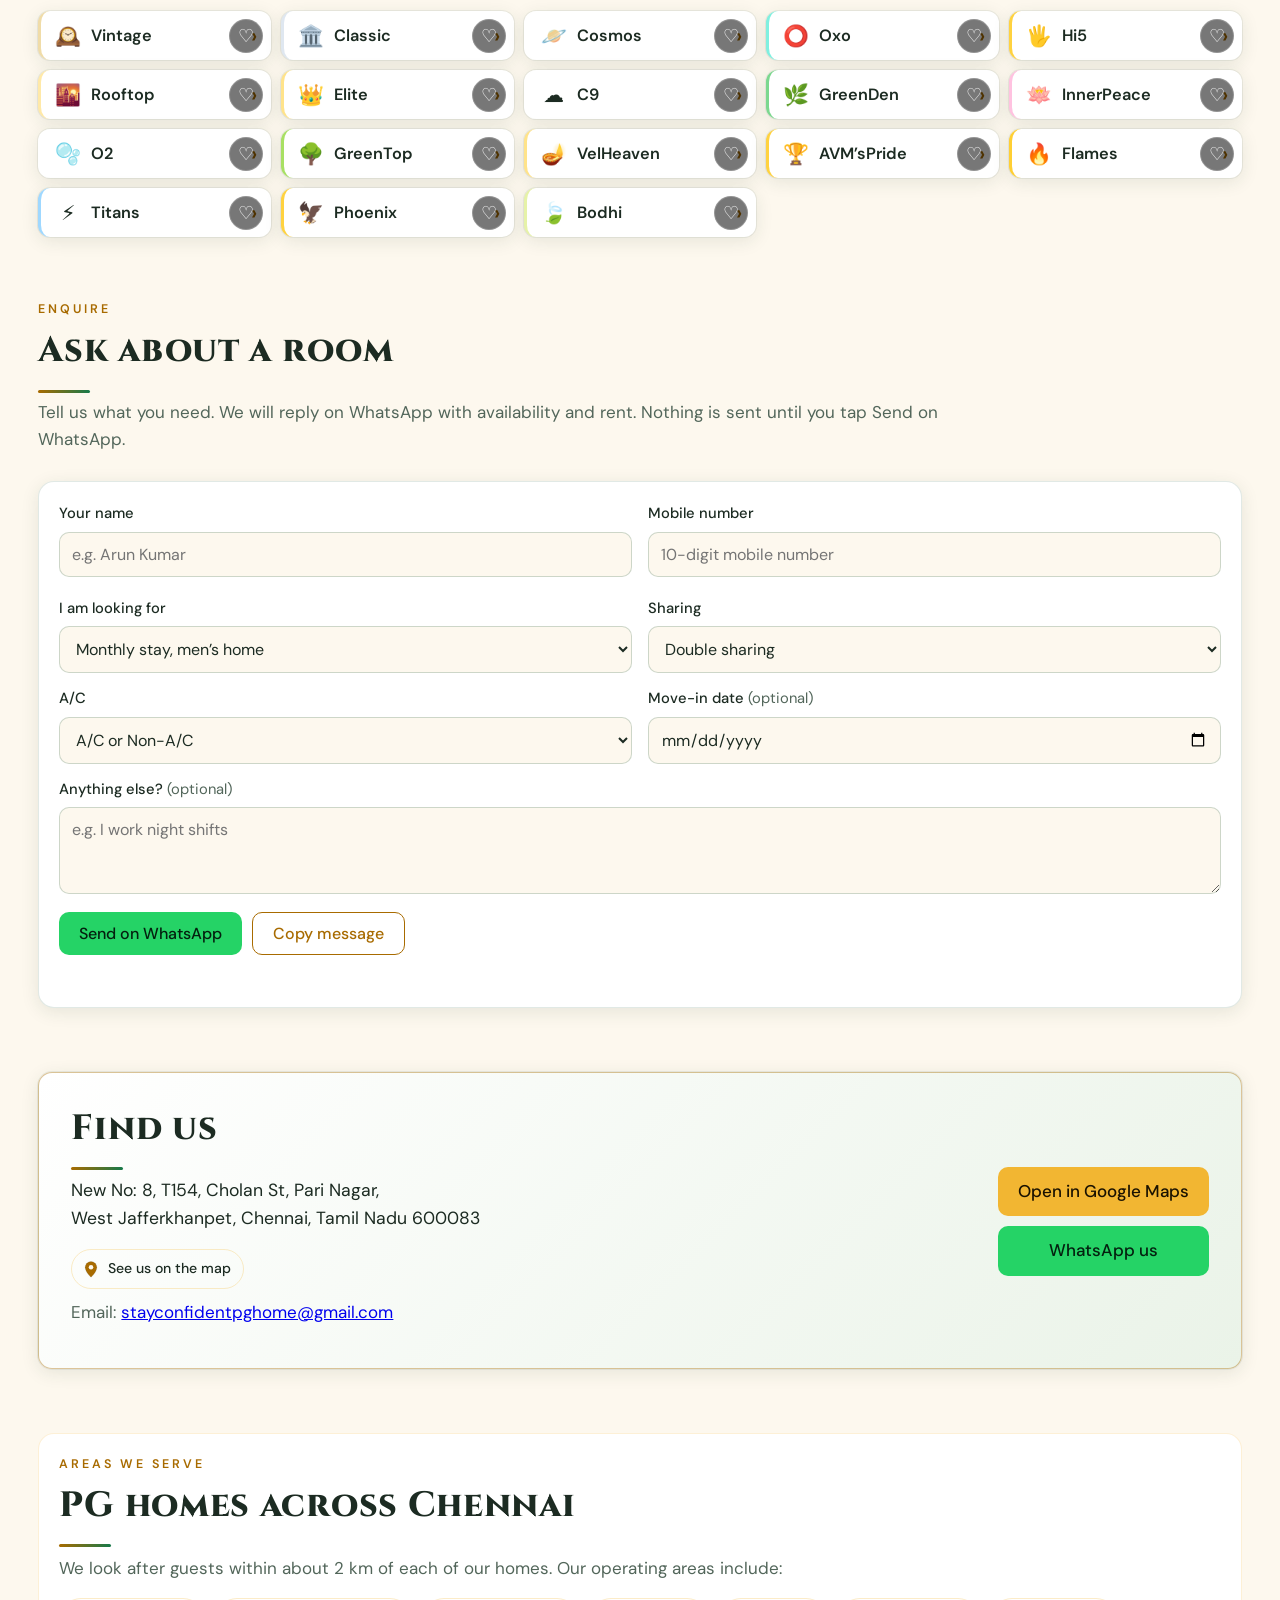
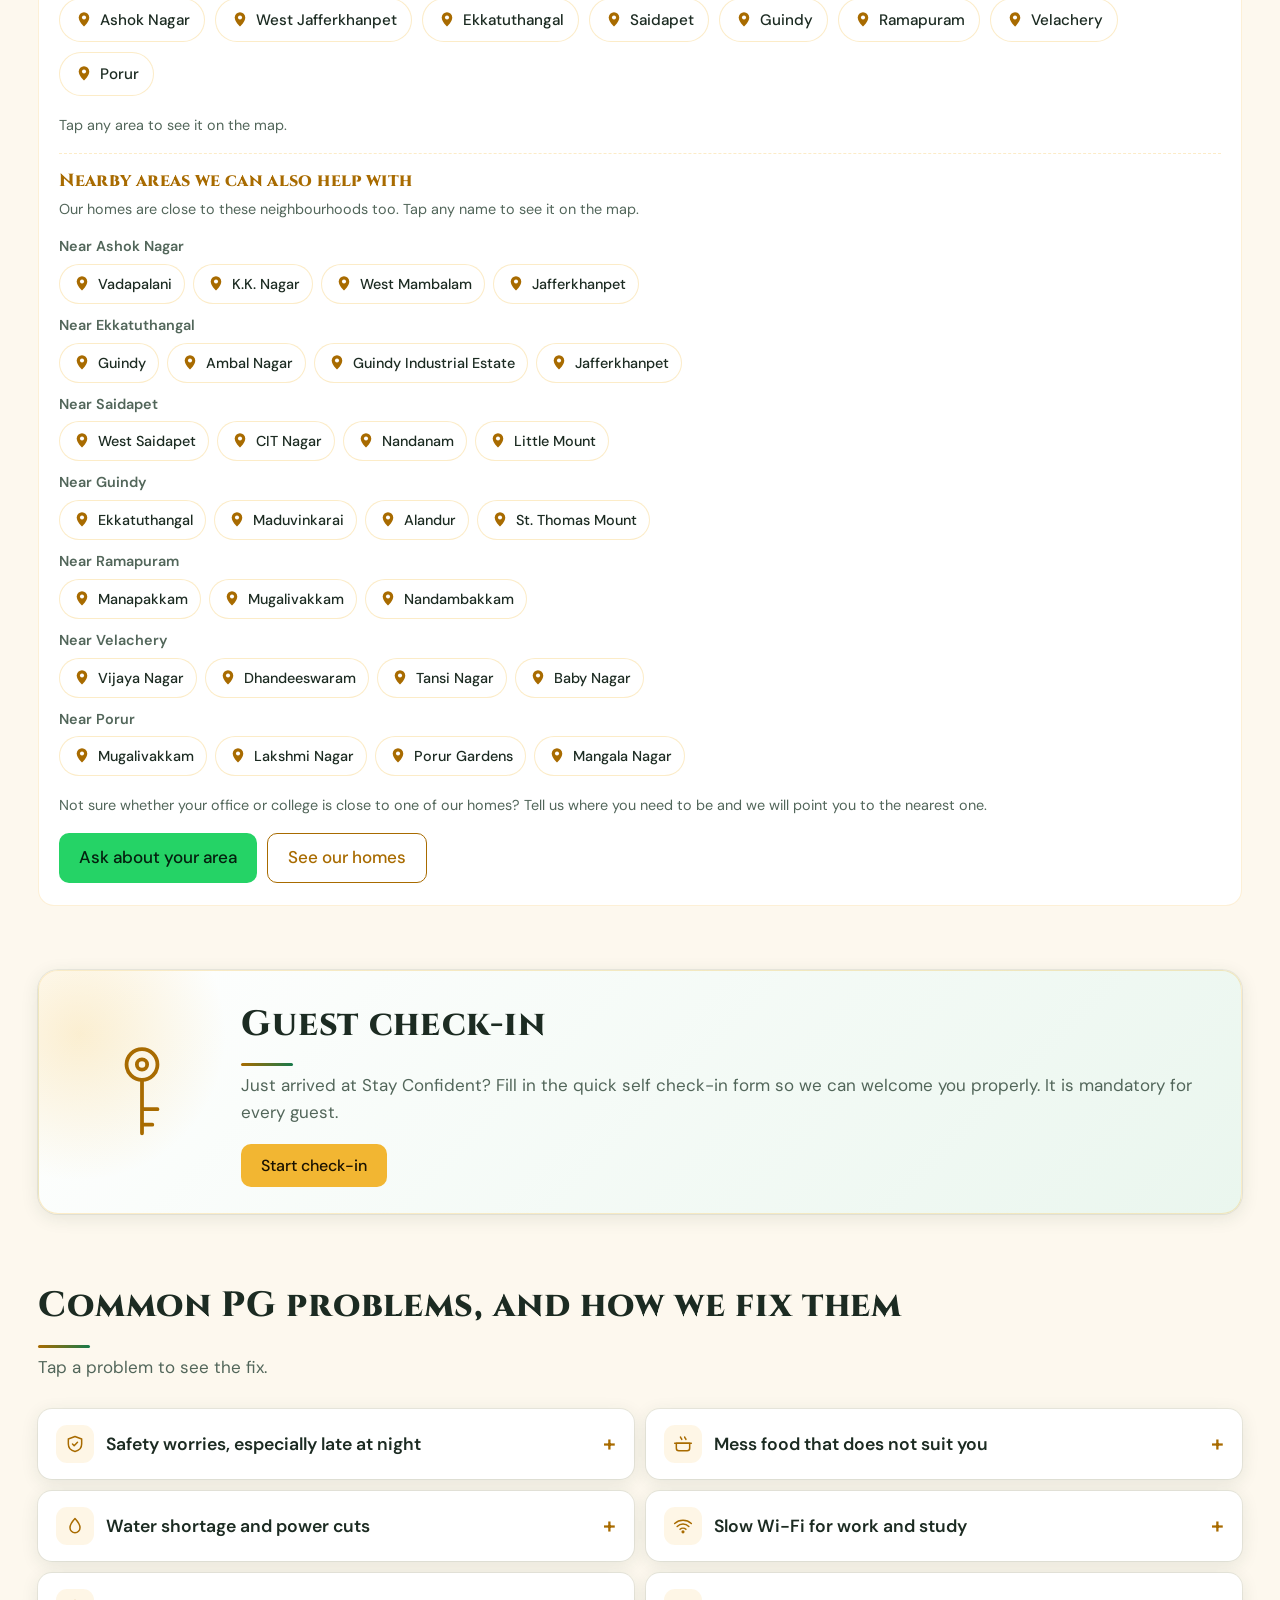
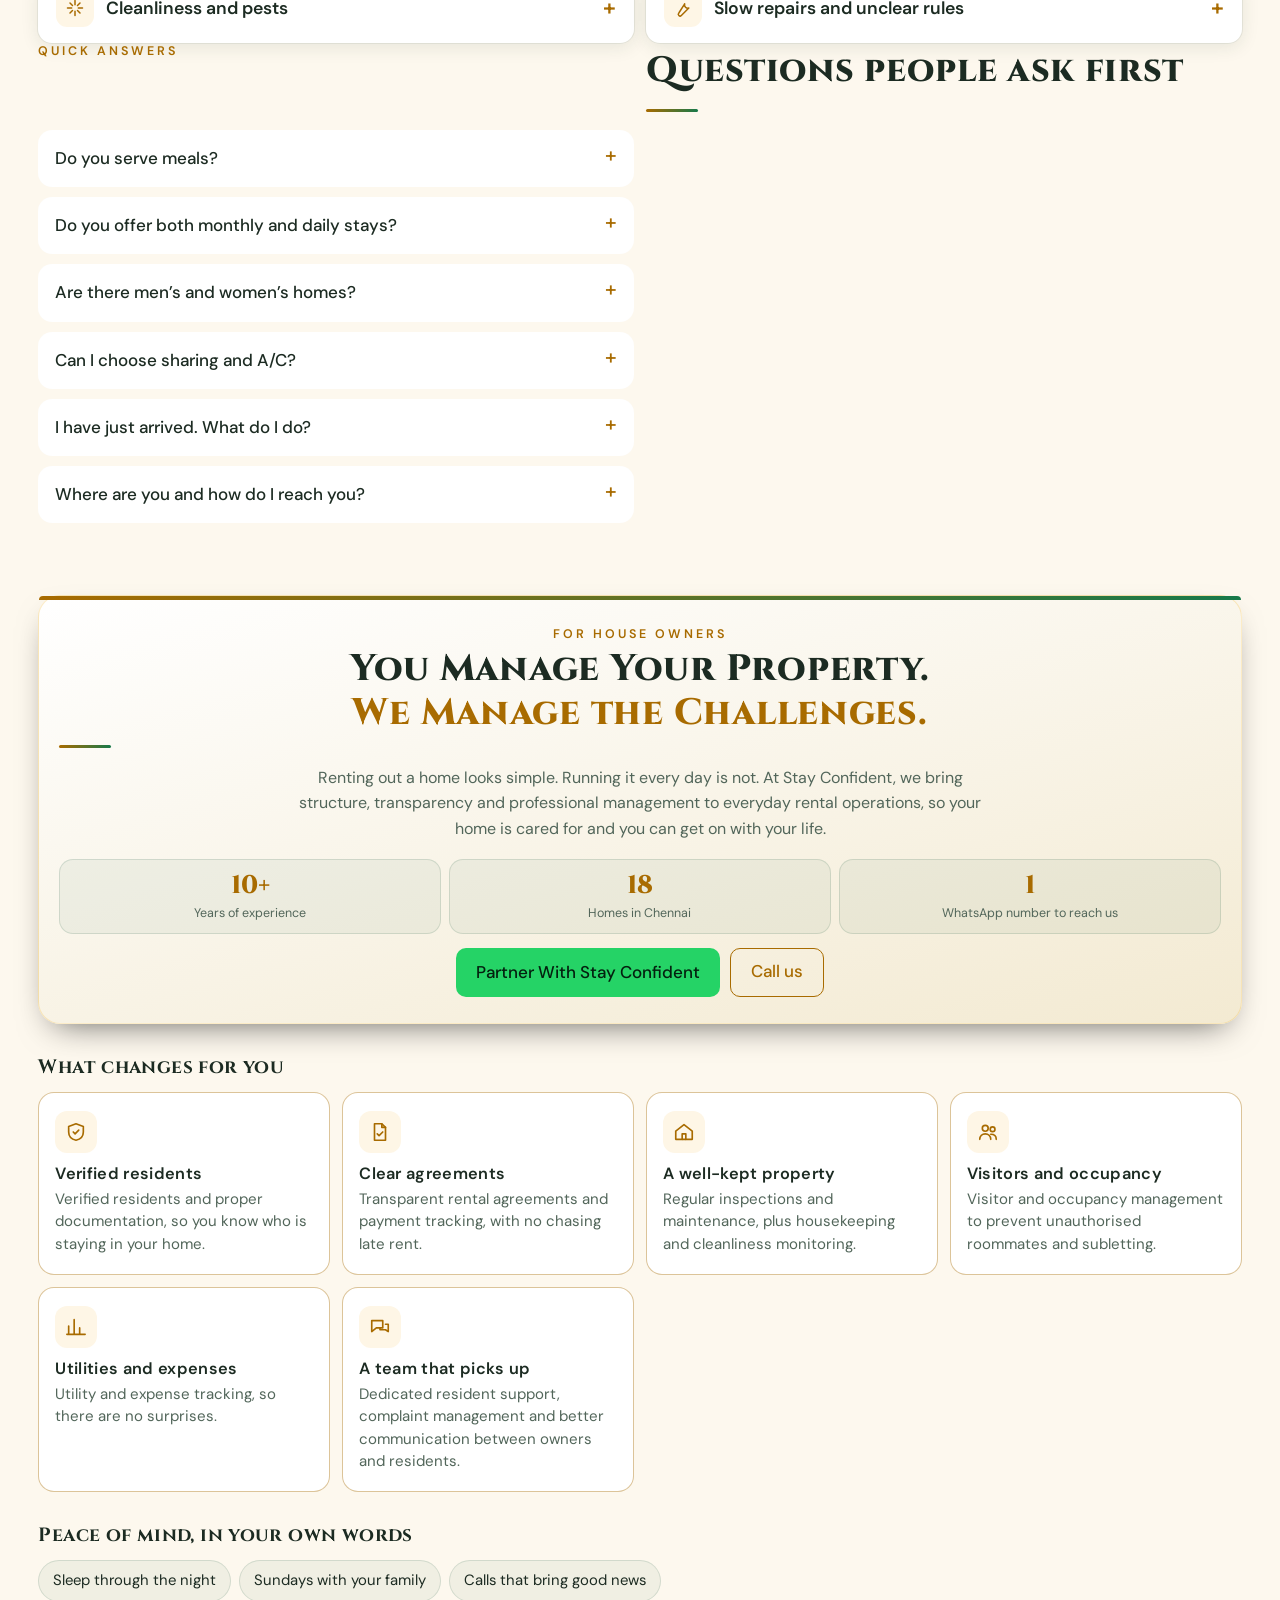
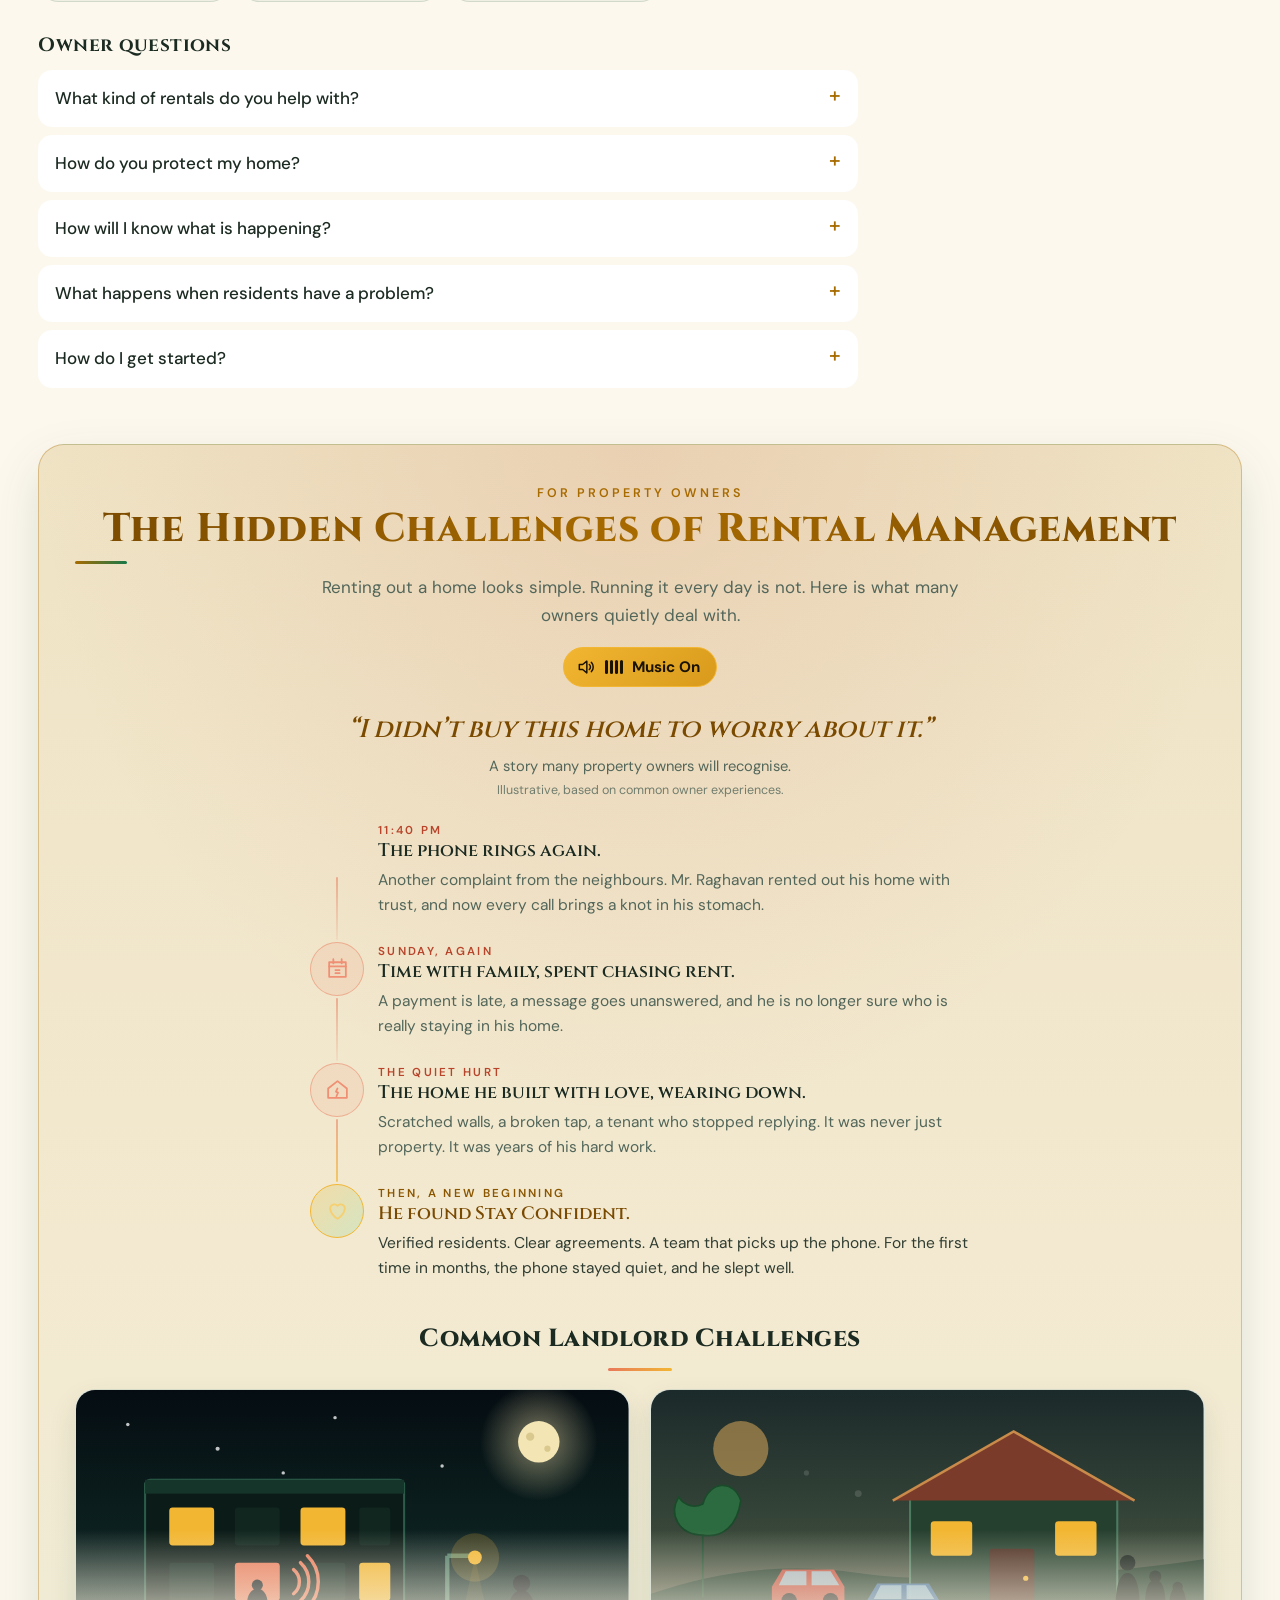
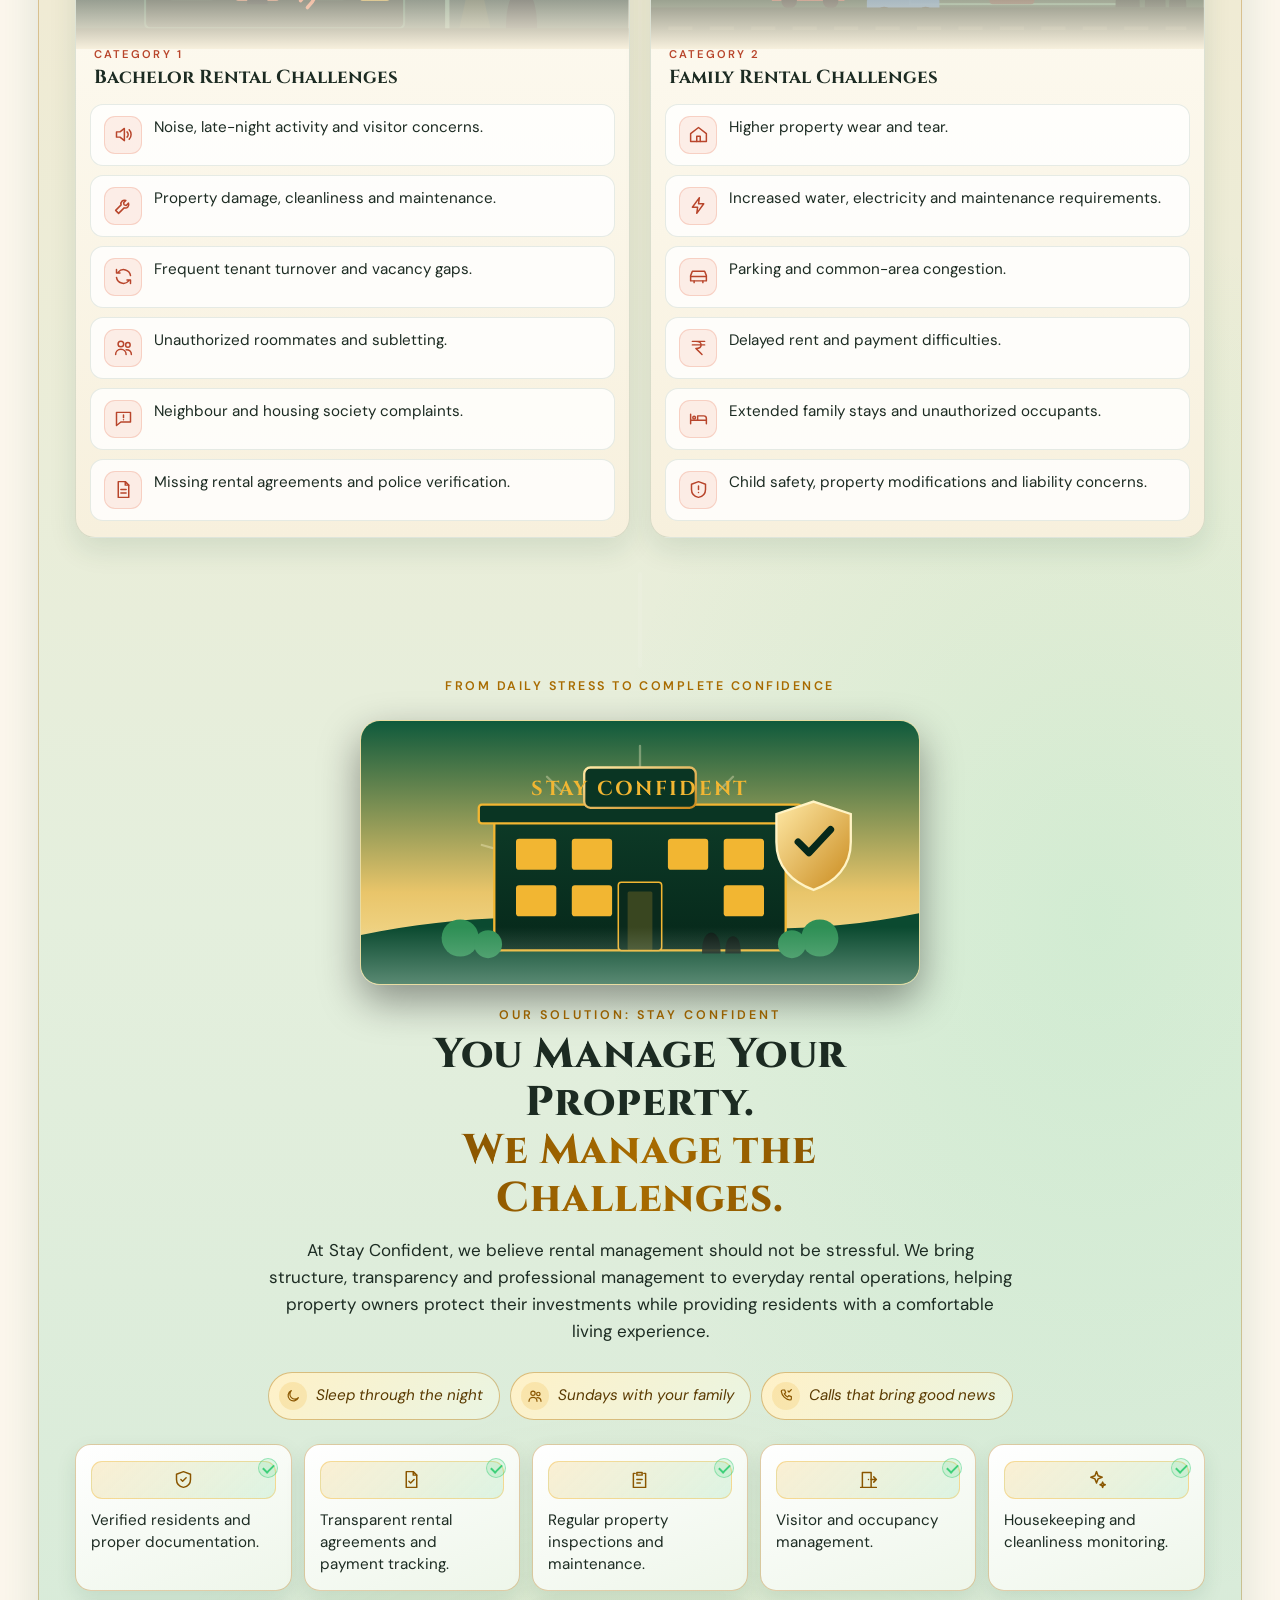
==== commit 4bf4a9c6: "Add files via upload" ====
--- a/index.html
+++ b/index.html
@@ -66,7 +66,29 @@
   {"@type": "Place", "name": "Guindy, Chennai"},
   {"@type": "Place", "name": "Ramapuram, Chennai"},
   {"@type": "Place", "name": "Velachery, Chennai"},
-  {"@type": "Place", "name": "Porur, Chennai"}
+  {"@type": "Place", "name": "Porur, Chennai"},
+  {"@type": "Place", "name": "Vadapalani, Chennai"},
+  {"@type": "Place", "name": "K.K. Nagar, Chennai"},
+  {"@type": "Place", "name": "West Mambalam, Chennai"},
+  {"@type": "Place", "name": "Ambal Nagar, Chennai"},
+  {"@type": "Place", "name": "Guindy Industrial Estate, Chennai"},
+  {"@type": "Place", "name": "West Saidapet, Chennai"},
+  {"@type": "Place", "name": "CIT Nagar, Chennai"},
+  {"@type": "Place", "name": "Nandanam, Chennai"},
+  {"@type": "Place", "name": "Little Mount, Chennai"},
+  {"@type": "Place", "name": "Maduvinkarai, Chennai"},
+  {"@type": "Place", "name": "Alandur, Chennai"},
+  {"@type": "Place", "name": "St. Thomas Mount, Chennai"},
+  {"@type": "Place", "name": "Manapakkam, Chennai"},
+  {"@type": "Place", "name": "Mugalivakkam, Chennai"},
+  {"@type": "Place", "name": "Nandambakkam, Chennai"},
+  {"@type": "Place", "name": "Vijaya Nagar, Chennai"},
+  {"@type": "Place", "name": "Dhandeeswaram, Chennai"},
+  {"@type": "Place", "name": "Tansi Nagar, Chennai"},
+  {"@type": "Place", "name": "Baby Nagar, Chennai"},
+  {"@type": "Place", "name": "Lakshmi Nagar, Chennai"},
+  {"@type": "Place", "name": "Porur Gardens, Chennai"},
+  {"@type": "Place", "name": "Mangala Nagar, Chennai"}
  ],
  "amenityFeature": [
   {
@@ -196,9 +218,9 @@
 <span class="flash"></span>
 <button class="skip" id="skip" type="button">Skip intro</button>
 </div>
-<script>(function(){try{if("scrollRestoration" in history)history.scrollRestoration="manual"}catch(e){}window.scrollTo(0,0);window.addEventListener("pageshow",function(){window.scrollTo(0,0)});window.addEventListener("load",function(){setTimeout(function(){var h=document.documentElement;if(h.classList.contains("intro-on"))window.scrollTo(0,0)},0)})})();</script>
-<script>(function(){var r=document.documentElement;if(window.matchMedia&&matchMedia("(prefers-reduced-motion: reduce) and (min-width: 99999px)").matches)return;r.classList.add("intro-on","intro-hold");setTimeout(function(){r.classList.remove("intro-on","intro-hold")},9000)})();</script>
-<script>(function(){var t="light";try{if(localStorage.getItem("sc-theme2")==="dark")t="dark"}catch(e){}document.documentElement.setAttribute("data-theme",t)})();</script>
+
+
+
 <header class="nav" id="nav">
 <div class="nav-in">
 <a class="brand" href="#top"><span class="bl"><img id="navlogo" alt="" width="40" height="40"></span><span>Stay Confident</span></a>
@@ -231,175 +253,7 @@
 </div>
 </div>
 </section>
-<section class="scene-sec" data-tab="home">
-<h2 id="scene-h">Your home lights up</h2>
-<svg class="scene" id="scene" viewBox="0 0 560 330" role="img" aria-label="Animated night view of a PG building in Chennai with windows lighting up one by one">
-<g id="stars"></g>
-<defs><mask id="cres"><rect width="560" height="330" fill="#fff"/><circle cx="488" cy="46" r="22" fill="#000"/></mask></defs>
-<g class="moon" id="orb" role="button" tabindex="0" aria-pressed="false" aria-label="Switch to light mode">
-<circle class="halo" cx="478" cy="52" r="30" fill="none" stroke="#f3e9c6" stroke-width="1.5"/>
-<circle cx="478" cy="52" r="36" fill="transparent"/>
-<g class="mn"><circle cx="478" cy="52" r="24" fill="#f3e9c6" mask="url(#cres)"/></g>
-<g class="sn"><circle cx="478" cy="52" r="16" fill="#ffc83d"/><g stroke="#ffb100" stroke-width="3" stroke-linecap="round" fill="none"><path d="M502 52L510 52"/><path d="M454 52L446 52"/><path d="M478 76L478 84"/><path d="M478 28L478 20"/><path d="M495 69L501 75"/><path d="M461 69L455 75"/><path d="M461 35L455 29"/><path d="M495 35L501 29"/></g></g>
-</g>
-<g class="cloud" fill="#fff"><ellipse cx="86" cy="66" rx="30" ry="11"/><ellipse cx="106" cy="57" rx="20" ry="12"/><ellipse cx="68" cy="60" rx="16" ry="9"/></g>
-<g class="cloud c2" fill="#fff"><ellipse cx="326" cy="22" rx="24" ry="8"/><ellipse cx="341" cy="16" rx="15" ry="9"/><ellipse cx="312" cy="19" rx="12" ry="6"/></g>
-<rect class="bld" x="150" y="90" width="260" height="200" rx="6" fill="#0f3a26"/>
-<rect class="roof" x="140" y="80" width="280" height="14" rx="4" fill="#1d5a3b"/>
-<g id="wins"></g>
-<rect class="sdoor" x="258" y="238" width="44" height="52" rx="4" fill="#021810"/>
-<circle cx="294" cy="266" r="2.5" fill="var(--amber)"/>
-<g class="sign"><rect x="190" y="38" width="180" height="34" rx="8" fill="#021810" stroke="#f2b632" stroke-width="2"/>
-<text x="280" y="61" text-anchor="middle" fill="#f2b632" font-family="Cinzel,Georgia,serif" font-weight="800" font-size="13">STAY CONFIDENT</text></g>
-<rect class="gnd" x="0" y="290" width="560" height="40" fill="#021810"/>
-<rect class="rd" x="0" y="308" width="560" height="3" fill="#1d5a3b" stroke-dasharray="14 10"/>
-<g class="auto"><rect x="0" y="292" width="34" height="14" rx="5" fill="#3fd07a"/><rect x="6" y="285" width="20" height="9" rx="4" fill="#3fd07a"/><circle cx="8" cy="308" r="4" fill="#fff"/><circle cx="27" cy="308" r="4" fill="#fff"/></g>
-</svg>
-<p class="orbhint" id="orbhint">Tap the moon for light mode</p>
-</section>
-</div>
-
-<section class="stats" data-tab="home"><ul>
-<li><b class="n" data-to="18">18</b><span>Homes in Chennai</span></li>
-<li><b class="n" data-to="6">6</b><span>Ways we feel more like home</span></li>
-<li><b class="n" data-to="7">7</b><span>Common problems we fix</span></li>
-<li><b class="n" data-to="4">4</b><span>Easy steps to cook your way</span></li>
-</ul></section>
-<main>
-<section class="sec whyus" id="whyus" data-tab="home">
-<p class="eyebrow">Why Stay Confident</p>
-<h2>A decade of helping people land on their feet</h2>
-<div class="whygrid">
-<div>
-<p>For over a decade, we’ve been helping working professionals, students, and individuals find simple, budget-friendly shared homes across Chennai. We believe accommodation should help people move forward in life — not become another problem to manage.</p>
-<p class="mini">Our homes are designed for people who value:</p>
-</div>
-<div class="b10 rv2"><b class="n10" data-to="10">10</b><sup>+</sup><span>Years</span></div>
-</div>
-<div class="vals">
-<div class="val over rv2" style="--i:0"><b class="a">Simplicity</b><span class="o">over</span><span class="b">luxury</span></div>
-<div class="val over rv2" style="--i:1"><b class="a">Peace</b><span class="o">over</span><span class="b">unnecessary noise</span></div>
-<div class="val over rv2" style="--i:2"><b class="a">Affordability</b><span class="o">over</span><span class="b">extravagance</span></div>
-<div class="val plain rv2" style="--i:3"><span class="ico"><svg viewBox="0 0 24 24" aria-hidden="true"><path d="M5 12l4 4 10-10"/></svg></span><span>Respectful shared living</span></div>
-<div class="val plain rv2" style="--i:4"><span class="ico"><svg viewBox="0 0 24 24" aria-hidden="true"><path d="M5 12l4 4 10-10"/></svg></span><span>Long-term comfort and stability</span></div>
-</div>
-</section>
-<section class="sec steps" id="steps" data-tab="home" aria-labelledby="stp-h">
-<p class="eyebrow">Easy to start</p>
-<h2 id="stp-h">Find your home in 3 easy steps</h2>
-<ol class="stp-list">
-<li class="stp rv2" style="--i:0"><span class="stp-n" aria-hidden="true">1</span><div><h3>Pick a home</h3><p>Look through our 18 homes. Tap any home to see its rooms and photos.</p><div class="stp-b"><a class="btn" href="#homes">See our homes</a></div></div></li>
-<li class="stp rv2" style="--i:1"><span class="stp-n" aria-hidden="true">2</span><div><h3>Message or call us</h3><p>Tell us what you need. We reply with availability and rent.</p><div class="stp-b"><a class="btn wa" href="https://wa.me/919884444587?text=Hi%2C%20I%20would%20like%20to%20know%20about%20Stay%20Confident%20PG%20Homes" target="_blank" rel="noopener">WhatsApp</a><a class="btn ghost" href="tel:+919884444587">Call us</a></div></div></li>
-<li class="stp rv2" style="--i:2"><span class="stp-n" aria-hidden="true">3</span><div><h3>Visit and move in</h3><p>Come and see the home. When you arrive, fill in the quick check-in form.</p><div class="stp-b"><a class="btn ghost" href="#find">Find us</a></div></div></li>
-</ol>
-</section>
-<section class="sec vm" id="vision" data-tab="home" aria-labelledby="vm-h">
-<p class="eyebrow">Our purpose</p>
-<h2 class="vm-title" id="vm-h"><span class="vm-l rv2" style="--i:0">Building Better Humans.</span><span class="vm-l rv2" style="--i:1">Connecting Generations.</span><span class="vm-l rv2" style="--i:2">Enriching Lives.</span></h2>
-<div class="vm-grid">
-<article class="vm-card vm-vision rv2" style="--i:1">
-<div class="vm-ic" aria-hidden="true">&#127757;</div>
-<h3>Our Vision</h3>
-<p>A globally respected, community-driven brand that transforms how people live by connecting generations for a positive impact.</p>
-</article>
-<article class="vm-card vm-mission rv2" style="--i:2">
-<div class="vm-ic" aria-hidden="true">&#10084;&#65039;</div>
-<h3>Our Mission</h3>
-<p>Safe, affordable, homely communities where the young find independence and belonging, and the elders find dignity and purpose.</p>
-</article>
-</div>
-<figure class="vm-belief rv2" style="--i:3">
-<span class="vm-q" aria-hidden="true">&ldquo;</span>
-<figcaption>Our fundamental belief</figcaption>
-<blockquote><p>We are not just building homes; we are building <b>communities</b>, nurturing <b>relationships</b> and shaping <b>better humans</b> for a better world.</p></blockquote>
-</figure>
-</section>
-<section class="home" id="why" data-tab="why">
-<h2>Not a hostel. Your next home.</h2>
-<p class="sub">Many PGs in Chennai run on hostel rules. We run on the way a home runs.</p>
-<div class="cmp">
-<div class="hd">A typical hostel</div><div class="hd s2">Stay Confident</div>
-<div class="h"><i class="x" aria-hidden="true">&#10005;</i><span>Strict warden and long rule lists</span></div><div class="s"><i class="ic"><svg viewBox="0 0 24 24" aria-hidden="true"><path d="M3 11l9-7 9 7v9H3z"/><path d="M10 20v-6h4v6"/></svg></i><span>Simple house rules, explained kindly at check-in</span></div>
-<div class="h"><i class="x" aria-hidden="true">&#10005;</i><span>Fixed mess food, take it or leave it</span></div><div class="s"><i class="ic"><svg viewBox="0 0 24 24" aria-hidden="true"><path d="M4 11h16v6a3 3 0 0 1-3 3H7a3 3 0 0 1-3-3z"/><path d="M2 11h20M9 3.5c0 1.5 1.5 1.5 1.5 3M14 3.5c0 1.5 1.5 1.5 1.5 3"/></svg></i><span>Self-cooking kitchen: cook what you like, when you like</span></div>
-<div class="h"><i class="x" aria-hidden="true">&#10005;</i><span>Staff you barely know</span></div><div class="s"><i class="ic"><svg viewBox="0 0 24 24" aria-hidden="true"><circle cx="12" cy="8" r="4"/><path d="M4 21c0-4.5 3.5-7 8-7s8 2.5 8 7"/></svg></i><span>A caretaker who knows you by name</span></div>
-<div class="h"><i class="x" aria-hidden="true">&#10005;</i><span>Crowded, noisy rooms</span></div><div class="s"><i class="ic"><svg viewBox="0 0 24 24" aria-hidden="true"><path d="M3 18V7M3 14h18v4M21 14v-2a3 3 0 0 0-3-3h-7v5"/><circle cx="7" cy="11" r="1.5"/></svg></i><span>Clean, comfortable rooms where you can rest and study</span></div>
-<div class="h"><i class="x" aria-hidden="true">&#10005;</i><span>Complaints get lost</span></div><div class="s"><i class="ic"><svg viewBox="0 0 24 24" aria-hidden="true"><path d="M4 5h16v11H9l-5 4z"/></svg></i><span>One number to call, and a quick answer</span></div>
-<div class="h"><i class="x" aria-hidden="true">&#10005;</i><span>Feels temporary</span></div><div class="s"><i class="ic"><svg viewBox="0 0 24 24" aria-hidden="true"><path d="M12 3l2.7 5.8 6.3.8-4.6 4.4 1.2 6.3L12 17.3 6.4 20.3l1.2-6.3L3 9.6l6.3-.8z"/></svg></i><span>Festivals, birthdays and small celebrations together</span></div>
-</div>
-</section>
-<section class="sec looking" id="looking" data-tab="why">
-<h2>Are you really looking for a room?</h2>
-<p class="it">Or are you looking for…</p>
-<div class="lkg">
-<div class="lk rv2" style="--i:0"><span class="ico"><svg viewBox="0 0 24 24" aria-hidden="true"><path d="M12 3l8 3v6c0 5-3.5 8-8 9-4.5-1-8-4-8-9V6z"/><path d="M9 12l2 2 4-4"/></svg></span><span>A safe place to stay</span></div>
-<div class="lk rv2" style="--i:1"><span class="ico"><svg viewBox="0 0 24 24" aria-hidden="true"><circle cx="9" cy="8" r="3.2"/><circle cx="17" cy="9" r="2.6"/><path d="M3 20c0-3.5 2.7-6 6-6s6 2.5 6 6M15 14.5c3 0 6 1.5 6 5.5"/></svg></span><span>Reliable housemates</span></div>
-<div class="lk rv2" style="--i:2"><span class="ico"><svg viewBox="0 0 24 24" aria-hidden="true"><path d="M5 5h14M5 9h14M9 5c4 0 6 1.5 6 4s-2 4-6 4l7 7"/></svg></span><span>Affordable living costs</span></div>
-<div class="lk rv2" style="--i:3"><span class="ico"><svg viewBox="0 0 24 24" aria-hidden="true"><path d="M20 14.5A8 8 0 1 1 9.5 4a6.5 6.5 0 0 0 10.5 10.5z"/></svg></span><span>Less stress after a long day</span></div>
-<div class="lk rv2" style="--i:4"><span class="ico"><svg viewBox="0 0 24 24" aria-hidden="true"><circle cx="12" cy="12" r="9"/><path d="M15.5 8.5l-2 5-5 2 2-5z"/></svg></span><span>Guidance when you’re new to Chennai</span></div>
-<div class="lk rv2" style="--i:5"><span class="ico"><svg viewBox="0 0 24 24" aria-hidden="true"><path d="M12 20s-7-4.5-7-10a4 4 0 0 1 7-2.5A4 4 0 0 1 19 10c0 5.500-7 10-7 10z"/></svg></span><span>A place where you don’t feel completely alone</span></div>
-</div>
-<p class="call rv2">Most people searching for accommodation are looking for these things — <b>that’s what Stay Confident is built around.</b></p>
-</section>
-
-<section class="jny" data-tab="home" aria-label="Next step"><div class="jny-dots" aria-hidden="true"><i class="on"></i><i class=""></i><i class=""></i><i class=""></i><i class=""></i></div><p class="jny-k">Step 1 of 5 &middot; Home</p><h2 class="jny-t">Want to know why people stay with us?</h2><p class="jny-p">See how we look after every guest, like family.</p><div class="cbtns"><button class="btn" type="button" data-next="why">Next: Why us &rarr;</button><button class="btn ghost" type="button" data-next="homes">Skip to homes</button></div></section>
-<section class="sec stays" id="stays" data-tab="stay">
-<p class="eyebrow">Short-term</p>
-<h2>Daily Stay Options</h2>
-<p class="mini">Perfect for:</p>
-<div class="pchips">
-<span class="pchip rv2" style="--i:0"><span class="ico"><svg viewBox="0 0 24 24" aria-hidden="true"><rect x="3" y="8" width="18" height="12" rx="2"/><path d="M9 8V6a2 2 0 0 1 2-2h2a2 2 0 0 1 2 2v2M3 13h18"/></svg></span>Business Trips</span>
-<span class="pchip rv2" style="--i:1"><span class="ico"><svg viewBox="0 0 24 24" aria-hidden="true"><rect x="3" y="3" width="18" height="18" rx="4"/><path d="M12 8v8M8 12h8"/></svg></span>Medical Visits</span>
-<span class="pchip rv2" style="--i:2"><span class="ico"><svg viewBox="0 0 24 24" aria-hidden="true"><path d="M6 3h9l4 4v14H6z"/><path d="M15 3v4h4M9 12h6M9 16h6"/></svg></span>Interviews</span>
-<span class="pchip rv2" style="--i:3"><span class="ico"><svg viewBox="0 0 24 24" aria-hidden="true"><circle cx="8" cy="7" r="2.5"/><circle cx="16" cy="7" r="2.5"/><circle cx="12" cy="14" r="2"/><path d="M3 20c0-3 2.2-5 5-5M21 20c0-3-2.2-5-5-5M9.5 21c0-2 1-3 2.5-3s2.500 1 2.500 3"/></svg></span>Family Visits</span>
-<span class="pchip rv2" style="--i:4"><span class="ico"><svg viewBox="0 0 24 24" aria-hidden="true"><circle cx="12" cy="9" r="4"/><path d="M3 18c3-2 6-2 9 0s6 2 9 0M12 2v1M4 5l1 1M20 5l-1 1"/></svg></span>Vacations</span>
-<span class="pchip rv2" style="--i:5"><span class="ico"><svg viewBox="0 0 24 24" aria-hidden="true"><circle cx="8" cy="14" r="4"/><path d="M11 11l9-9M16 6l3 3M14 8l2 2"/></svg></span>Short-Term Accommodation</span>
-</div>
-<div class="rg">
-<div class="rcard rv2" style="--i:0"><span class="acb" title="Air-conditioned"><svg viewBox="0 0 24 24" aria-hidden="true"><path d="M12 2v20M3.5 7l17 10M3.5 17l17-10"/></svg></span><span class="ico"><svg viewBox="0 0 24 24" aria-hidden="true"><path d="M3 18V7M3 14h18v4M21 14v-2a3 3 0 0 0-3-3h-7v5"/><circle cx="7" cy="11" r="1.5"/></svg></span><p class="eyebrow">Room type</p><h4>Single Occupancy A/C Room</h4><p>A quiet room to yourself, fully air-conditioned.</p></div>
-<div class="rcard rv2" style="--i:1"><span class="acb" title="Air-conditioned"><svg viewBox="0 0 24 24" aria-hidden="true"><path d="M12 2v20M3.5 7l17 10M3.5 17l17-10"/></svg></span><span class="ico"><svg viewBox="0 0 24 24" aria-hidden="true"><path d="M3 18V7M3 14h18v4M21 14v-2a3 3 0 0 0-3-3h-7v5"/><circle cx="7" cy="11" r="1.5"/></svg></span><p class="eyebrow">Room type</p><h4>Private A/C Master Bedroom</h4><p>Extra space and privacy for longer short stays.</p></div>
-<div class="rcard rv2" style="--i:2"><span class="ico"><svg viewBox="0 0 24 24" aria-hidden="true"><path d="M3 11l9-7 9 7v9H3z"/><path d="M10 20v-6h4v6"/></svg></span><p class="eyebrow">Room type</p><h4>Entire 2BHK Home</h4><p>The whole place to yourselves — ideal for families.</p></div>
-</div>
-<p class="eyebrow mt">Long-term</p>
-<h2>Monthly Stay Options</h2>
-<div class="mg">
-<div class="mcard rv2" style="--i:0"><div class="mh"><span class="ico"><svg viewBox="0 0 24 24" aria-hidden="true"><circle cx="10" cy="14" r="5"/><path d="M14 10l6-6M15 4h5v5"/></svg></span><h4>Men’s Shared Homes</h4></div>
-<div class="shrow"><span>Single Sharing</span><span class="pp" aria-hidden="true"><svg viewBox="0 0 24 24" aria-hidden="true"><circle cx="12" cy="8" r="4"/><path d="M4 21c0-4.500 3.500-7 8-7s8 2.500 8 7"/></svg></span></div>
-<div class="shrow"><span>Double Sharing</span><span class="pp" aria-hidden="true"><svg viewBox="0 0 24 24" aria-hidden="true"><circle cx="12" cy="8" r="4"/><path d="M4 21c0-4.500 3.500-7 8-7s8 2.500 8 7"/></svg><svg viewBox="0 0 24 24" aria-hidden="true"><circle cx="12" cy="8" r="4"/><path d="M4 21c0-4.500 3.500-7 8-7s8 2.500 8 7"/></svg></span></div>
-<div class="shrow"><span>Triple Sharing</span><span class="pp" aria-hidden="true"><svg viewBox="0 0 24 24" aria-hidden="true"><circle cx="12" cy="8" r="4"/><path d="M4 21c0-4.500 3.500-7 8-7s8 2.500 8 7"/></svg><svg viewBox="0 0 24 24" aria-hidden="true"><circle cx="12" cy="8" r="4"/><path d="M4 21c0-4.500 3.500-7 8-7s8 2.500 8 7"/></svg><svg viewBox="0 0 24 24" aria-hidden="true"><circle cx="12" cy="8" r="4"/><path d="M4 21c0-4.500 3.500-7 8-7s8 2.500 8 7"/></svg></span></div>
-<p class="acn"><span class="tg"><svg viewBox="0 0 24 24" aria-hidden="true"><path d="M12 2v20M3.5 7l17 10M3.5 17l17-10"/></svg> A/C</span><span class="tg"><svg viewBox="0 0 24 24" aria-hidden="true"><circle cx="12" cy="12" r="4"/><path d="M12 2v3M12 19v3M2 12h3M19 12h3M5 5l2 2M17 17l2 2M19 5l-2 2M7 17l-2 2"/></svg> Non-A/C</span> A/C &amp; Non-A/C options available</p></div>
-<div class="mcard rv2" style="--i:1"><div class="mh"><span class="ico"><svg viewBox="0 0 24 24" aria-hidden="true"><circle cx="12" cy="9" r="5"/><path d="M12 14v8M8.5 18h7"/></svg></span><h4>Women’s Shared Homes</h4></div>
-<div class="shrow"><span>Single Sharing</span><span class="pp" aria-hidden="true"><svg viewBox="0 0 24 24" aria-hidden="true"><circle cx="12" cy="8" r="4"/><path d="M4 21c0-4.500 3.500-7 8-7s8 2.500 8 7"/></svg></span></div>
-<div class="shrow"><span>Double Sharing</span><span class="pp" aria-hidden="true"><svg viewBox="0 0 24 24" aria-hidden="true"><circle cx="12" cy="8" r="4"/><path d="M4 21c0-4.500 3.500-7 8-7s8 2.500 8 7"/></svg><svg viewBox="0 0 24 24" aria-hidden="true"><circle cx="12" cy="8" r="4"/><path d="M4 21c0-4.500 3.500-7 8-7s8 2.500 8 7"/></svg></span></div>
-<div class="shrow"><span>Triple Sharing</span><span class="pp" aria-hidden="true"><svg viewBox="0 0 24 24" aria-hidden="true"><circle cx="12" cy="8" r="4"/><path d="M4 21c0-4.500 3.500-7 8-7s8 2.500 8 7"/></svg><svg viewBox="0 0 24 24" aria-hidden="true"><circle cx="12" cy="8" r="4"/><path d="M4 21c0-4.500 3.500-7 8-7s8 2.500 8 7"/></svg><svg viewBox="0 0 24 24" aria-hidden="true"><circle cx="12" cy="8" r="4"/><path d="M4 21c0-4.500 3.500-7 8-7s8 2.500 8 7"/></svg></span></div>
-<p class="acn"><span class="tg"><svg viewBox="0 0 24 24" aria-hidden="true"><path d="M12 2v20M3.5 7l17 10M3.5 17l17-10"/></svg> A/C</span><span class="tg"><svg viewBox="0 0 24 24" aria-hidden="true"><circle cx="12" cy="12" r="4"/><path d="M12 2v3M12 19v3M2 12h3M19 12h3M5 5l2 2M17 17l2 2M19 5l-2 2M7 17l-2 2"/></svg> Non-A/C</span> A/C &amp; Non-A/C options available</p></div>
-</div>
-<p class="mini mt2">Facilities include:</p>
-<div class="facg">
-<div class="fac rv2" style="--i:0"><span class="ico"><svg viewBox="0 0 24 24" aria-hidden="true"><path d="M4 11h16v6a3 3 0 0 1-3 3H7a3 3 0 0 1-3-3z"/><path d="M2 11h20M9 3.5c0 1.500 1.500 1.500 1.500 3M14 3.5c0 1.500 1.500 1.500 1.500 3"/></svg></span><span>Kitchen Access</span></div>
-<div class="fac rv2" style="--i:1"><span class="ico"><svg viewBox="0 0 24 24" aria-hidden="true"><rect x="6" y="2" width="12" height="20" rx="2"/><path d="M6 10h12M9 5v3M9 13v4"/></svg></span><span>Refrigerator</span></div>
-<div class="fac rv2" style="--i:2"><span class="ico"><svg viewBox="0 0 24 24" aria-hidden="true"><path d="M12 3s6 6.5 6 11a6 6 0 0 1-12 0c0-4.5 6-11 6-11z"/></svg></span><span>RO Drinking Water</span></div>
-<div class="fac rv2" style="--i:3"><span class="ico"><svg viewBox="0 0 24 24" aria-hidden="true"><rect x="4" y="2" width="16" height="20" rx="2"/><circle cx="12" cy="14" r="5"/><path d="M8 6h2M13 6h3"/></svg></span><span>Washing Machine</span></div>
-<div class="fac rv2" style="--i:4"><span class="ico"><svg viewBox="0 0 24 24" aria-hidden="true"><path d="M12 3v5M12 16v5M3 12h5M16 12h5M6 6l3 3M15 15l3 3M18 6l-3 3M9 15l-3 3"/></svg></span><span>Housekeeping Support</span></div>
-</div>
-<p class="mini mt2">Food options:</p>
-<div class="fg">
-<div class="fchip rv2" style="--i:0"><span class="ico"><svg viewBox="0 0 24 24" aria-hidden="true"><path d="M4 11h16v6a3 3 0 0 1-3 3H7a3 3 0 0 1-3-3z"/><path d="M2 11h20M9 3.5c0 1.500 1.500 1.500 1.500 3M14 3.5c0 1.500 1.500 1.500 1.500 3"/></svg></span><span>Self Cooking</span></div>
-<div class="fchip rv2" style="--i:1"><span class="ico"><svg viewBox="0 0 24 24" aria-hidden="true"><path d="M3 11h18a9 9 0 0 1-18 0z"/><path d="M8 7c0-1.500 1.500-1.500 1.500-4M14 7c0-1.500 1.500-1.500 1.500-4"/></svg></span><span>Home Food Arrangements (Optional)</span></div>
-<div class="fchip rv2" style="--i:2"><span class="ico"><svg viewBox="0 0 24 24" aria-hidden="true"><path d="M7 3v8a2 2 0 0 0 2 2v8M11 3v8a2 2 0 0 1-2 2M17 3c-2 2-2 6 0 8v10"/></svg></span><span>Nearby Restaurants &amp; Food Outlets</span></div>
-</div>
-</section>
-<section class="kitchen" id="kitchen" data-tab="stay">
-<h2>Your kitchen, your menu</h2>
-<p class="sub">We don't serve fixed meals. We give you a self-cooking kitchen, so you make your food your way.</p>
-<ol class="flow">
-<li style="--i:0"><span class="fi"><svg viewBox="0 0 24 24" aria-hidden="true"><circle cx="9" cy="20" r="1.5"/><circle cx="18" cy="20" r="1.5"/><path d="M2 3h3l2.5 12h11l2-8H6"/></svg></span><b>Shop</b><span>Buy what you like, within your own budget</span></li>
-<li style="--i:1"><span class="fi"><svg viewBox="0 0 24 24" aria-hidden="true"><path d="M4 11h16v6a3 3 0 0 1-3 3H7a3 3 0 0 1-3-3z"/><path d="M2 11h20M9 3.5c0 1.5 1.5 1.5 1.5 3M14 3.5c0 1.5 1.5 1.5 1.5 3"/></svg></span><b>Cook</b><span>Use the shared kitchen and cook it your way</span></li>
-<li style="--i:2"><span class="fi"><svg viewBox="0 0 24 24" aria-hidden="true"><path d="M3 11h18a9 9 0 0 1-18 0z"/><path d="M8 7c0-1.5 1.5-1.5 1.5-4M14 7c0-1.5 1.5-1.5 1.5-4"/></svg></span><b>Eat</b><span>Eat at your own time, as hot and spicy as you like</span></li>
-<li style="--i:3"><span class="fi"><svg viewBox="0 0 24 24" aria-hidden="true"><path d="M12 3v5M12 16v5M3 12h5M16 12h5M6 6l3 3M15 15l3 3M18 6l-3 3M9 15l-3 3"/></svg></span><b>Tidy up</b><span>Wipe down and leave it clean for the next person</span></li>
-</ol>
-<ul class="perks"><li>Your menu</li><li>Your time</li><li>Your budget</li></ul>
-</section>
-<section class="sec story" id="story" data-tab="stay">
+<section class="sec story" id="story" data-tab="home">
 <h2>New to Chennai. Knowing no one.</h2>
 <p class="sub">A story many people will recognise.</p>
 <div class="stwrap"><div class="stcol" id="st1"><p class="stlbl">Day one</p><div class="stg" id="stg" role="group" aria-label="Animated story of a young man's first week in Chennai">
@@ -528,6 +382,174 @@
 <div class="cbtns"><a class="btn" href="#homes">See our homes</a><a class="btn wa" href="https://wa.me/919884444587?text=Hi%2C%20I%20would%20like%20to%20know%20about%20Stay%20Confident%20PG%20Homes" target="_blank" rel="noopener">WhatsApp us</a></div>
 <p class="call">Landing in a new city is hard. <b>Your first home there shouldn’t be, and with the right people it feels like family.</b></p>
 </section>
+<section class="scene-sec" data-tab="home">
+<h2 id="scene-h">Your home lights up</h2>
+<svg class="scene" id="scene" viewBox="0 0 560 330" role="img" aria-label="Animated night view of a PG building in Chennai with windows lighting up one by one">
+<g id="stars"></g>
+<defs><mask id="cres"><rect width="560" height="330" fill="#fff"/><circle cx="488" cy="46" r="22" fill="#000"/></mask></defs>
+<g class="moon" id="orb" role="button" tabindex="0" aria-pressed="false" aria-label="Switch to light mode">
+<circle class="halo" cx="478" cy="52" r="30" fill="none" stroke="#f3e9c6" stroke-width="1.5"/>
+<circle cx="478" cy="52" r="36" fill="transparent"/>
+<g class="mn"><circle cx="478" cy="52" r="24" fill="#f3e9c6" mask="url(#cres)"/></g>
+<g class="sn"><circle cx="478" cy="52" r="16" fill="#ffc83d"/><g stroke="#ffb100" stroke-width="3" stroke-linecap="round" fill="none"><path d="M502 52L510 52"/><path d="M454 52L446 52"/><path d="M478 76L478 84"/><path d="M478 28L478 20"/><path d="M495 69L501 75"/><path d="M461 69L455 75"/><path d="M461 35L455 29"/><path d="M495 35L501 29"/></g></g>
+</g>
+<g class="cloud" fill="#fff"><ellipse cx="86" cy="66" rx="30" ry="11"/><ellipse cx="106" cy="57" rx="20" ry="12"/><ellipse cx="68" cy="60" rx="16" ry="9"/></g>
+<g class="cloud c2" fill="#fff"><ellipse cx="326" cy="22" rx="24" ry="8"/><ellipse cx="341" cy="16" rx="15" ry="9"/><ellipse cx="312" cy="19" rx="12" ry="6"/></g>
+<rect class="bld" x="150" y="90" width="260" height="200" rx="6" fill="#0f3a26"/>
+<rect class="roof" x="140" y="80" width="280" height="14" rx="4" fill="#1d5a3b"/>
+<g id="wins"></g>
+<rect class="sdoor" x="258" y="238" width="44" height="52" rx="4" fill="#021810"/>
+<circle cx="294" cy="266" r="2.5" fill="var(--amber)"/>
+<g class="sign"><rect x="190" y="38" width="180" height="34" rx="8" fill="#021810" stroke="#f2b632" stroke-width="2"/>
+<text x="280" y="61" text-anchor="middle" fill="#f2b632" font-family="Cinzel,Georgia,serif" font-weight="800" font-size="13">STAY CONFIDENT</text></g>
+<rect class="gnd" x="0" y="290" width="560" height="40" fill="#021810"/>
+<rect class="rd" x="0" y="308" width="560" height="3" fill="#1d5a3b" stroke-dasharray="14 10"/>
+<g class="auto"><rect x="0" y="292" width="34" height="14" rx="5" fill="#3fd07a"/><rect x="6" y="285" width="20" height="9" rx="4" fill="#3fd07a"/><circle cx="8" cy="308" r="4" fill="#fff"/><circle cx="27" cy="308" r="4" fill="#fff"/></g>
+</svg>
+<p class="orbhint" id="orbhint">Tap the moon for light mode</p>
+</section>
+</div>
+
+<section class="stats" data-tab="home"><ul>
+<li><b class="n" data-to="18">18</b><span>Homes in Chennai</span></li>
+<li><b class="n" data-to="6">6</b><span>Ways we feel more like home</span></li>
+<li><b class="n" data-to="7">7</b><span>Common problems we fix</span></li>
+<li><b class="n" data-to="4">4</b><span>Easy steps to cook your way</span></li>
+</ul></section>
+<main>
+<section class="sec whyus" id="whyus" data-tab="home">
+<p class="eyebrow">Why Stay Confident</p>
+<h2>A decade of helping people land on their feet</h2>
+<div class="whygrid">
+<div>
+<p>For over a decade, we’ve been helping working professionals, students, and individuals find simple, budget-friendly shared homes across Chennai. We believe accommodation should help people move forward in life — not become another problem to manage.</p>
+<p class="mini">Our homes are designed for people who value:</p>
+</div>
+<div class="b10 rv2"><b class="n10" data-to="10">10</b><sup>+</sup><span>Years</span></div>
+</div>
+<div class="vals">
+<div class="val over rv2" style="--i:0"><b class="a">Simplicity</b><span class="o">over</span><span class="b">luxury</span></div>
+<div class="val over rv2" style="--i:1"><b class="a">Peace</b><span class="o">over</span><span class="b">unnecessary noise</span></div>
+<div class="val over rv2" style="--i:2"><b class="a">Affordability</b><span class="o">over</span><span class="b">extravagance</span></div>
+<div class="val plain rv2" style="--i:3"><span class="ico"><svg viewBox="0 0 24 24" aria-hidden="true"><path d="M5 12l4 4 10-10"/></svg></span><span>Respectful shared living</span></div>
+<div class="val plain rv2" style="--i:4"><span class="ico"><svg viewBox="0 0 24 24" aria-hidden="true"><path d="M5 12l4 4 10-10"/></svg></span><span>Long-term comfort and stability</span></div>
+</div>
+</section>
+<section class="sec steps" id="steps" data-tab="home" aria-labelledby="stp-h">
+<p class="eyebrow">Easy to start</p>
+<h2 id="stp-h">Find your home in 3 easy steps</h2>
+<ol class="stp-list">
+<li class="stp rv2" style="--i:0"><span class="stp-n" aria-hidden="true">1</span><div><h3>Pick a home</h3><p>Look through our 18 homes. Tap any home to see its rooms and photos.</p><div class="stp-b"><a class="btn" href="#homes">See our homes</a></div></div></li>
+<li class="stp rv2" style="--i:1"><span class="stp-n" aria-hidden="true">2</span><div><h3>Message or call us</h3><p>Tell us what you need. We reply with availability and rent.</p><div class="stp-b"><a class="btn wa" href="https://wa.me/919884444587?text=Hi%2C%20I%20would%20like%20to%20know%20about%20Stay%20Confident%20PG%20Homes" target="_blank" rel="noopener">WhatsApp</a><a class="btn ghost" href="tel:+919884444587">Call us</a></div></div></li>
+<li class="stp rv2" style="--i:2"><span class="stp-n" aria-hidden="true">3</span><div><h3>Visit and move in</h3><p>Come and see the home. When you arrive, fill in the quick check-in form.</p><div class="stp-b"><a class="btn ghost" href="#find">Find us</a></div></div></li>
+</ol>
+</section>
+<section class="sec vm" id="vision" data-tab="home" aria-labelledby="vm-h">
+<p class="eyebrow">Our purpose</p>
+<h2 class="vm-title" id="vm-h"><span class="vm-l rv2" style="--i:0">Building Better Humans.</span><span class="vm-l rv2" style="--i:1">Connecting Generations.</span><span class="vm-l rv2" style="--i:2">Enriching Lives.</span></h2>
+<div class="vm-grid">
+<article class="vm-card vm-vision rv2" style="--i:1">
+<div class="vm-ic" aria-hidden="true">&#127757;</div>
+<h3>Our Vision</h3>
+<p>A globally respected, community-driven brand that transforms how people live by connecting generations for a positive impact.</p>
+</article>
+<article class="vm-card vm-mission rv2" style="--i:2">
+<div class="vm-ic" aria-hidden="true">&#10084;&#65039;</div>
+<h3>Our Mission</h3>
+<p>Safe, affordable, homely communities where the young find independence and belonging, and the elders find dignity and purpose.</p>
+</article>
+</div>
+<figure class="vm-belief rv2" style="--i:3">
+<span class="vm-q" aria-hidden="true">&ldquo;</span>
+<figcaption>Our fundamental belief</figcaption>
+<blockquote><p>We are not just building homes; we are building <b>communities</b>, nurturing <b>relationships</b> and shaping <b>better humans</b> for a better world.</p></blockquote>
+</figure>
+</section>
+<section class="home" id="why" data-tab="why">
+<h2>Not a hostel. Your next home.</h2>
+<p class="sub">Many PGs in Chennai run on hostel rules. We run on the way a home runs.</p>
+<div class="cmp">
+<div class="hd">A typical hostel</div><div class="hd s2">Stay Confident</div>
+<div class="h"><i class="x" aria-hidden="true">&#10005;</i><span>Strict warden and long rule lists</span></div><div class="s"><i class="ic"><svg viewBox="0 0 24 24" aria-hidden="true"><path d="M3 11l9-7 9 7v9H3z"/><path d="M10 20v-6h4v6"/></svg></i><span>Simple house rules, explained kindly at check-in</span></div>
+<div class="h"><i class="x" aria-hidden="true">&#10005;</i><span>Fixed mess food, take it or leave it</span></div><div class="s"><i class="ic"><svg viewBox="0 0 24 24" aria-hidden="true"><path d="M4 11h16v6a3 3 0 0 1-3 3H7a3 3 0 0 1-3-3z"/><path d="M2 11h20M9 3.5c0 1.5 1.5 1.5 1.5 3M14 3.5c0 1.5 1.5 1.5 1.5 3"/></svg></i><span>Self-cooking kitchen: cook what you like, when you like</span></div>
+<div class="h"><i class="x" aria-hidden="true">&#10005;</i><span>Staff you barely know</span></div><div class="s"><i class="ic"><svg viewBox="0 0 24 24" aria-hidden="true"><circle cx="12" cy="8" r="4"/><path d="M4 21c0-4.5 3.5-7 8-7s8 2.5 8 7"/></svg></i><span>A caretaker who knows you by name</span></div>
+<div class="h"><i class="x" aria-hidden="true">&#10005;</i><span>Crowded, noisy rooms</span></div><div class="s"><i class="ic"><svg viewBox="0 0 24 24" aria-hidden="true"><path d="M3 18V7M3 14h18v4M21 14v-2a3 3 0 0 0-3-3h-7v5"/><circle cx="7" cy="11" r="1.5"/></svg></i><span>Clean, comfortable rooms where you can rest and study</span></div>
+<div class="h"><i class="x" aria-hidden="true">&#10005;</i><span>Complaints get lost</span></div><div class="s"><i class="ic"><svg viewBox="0 0 24 24" aria-hidden="true"><path d="M4 5h16v11H9l-5 4z"/></svg></i><span>One number to call, and a quick answer</span></div>
+<div class="h"><i class="x" aria-hidden="true">&#10005;</i><span>Feels temporary</span></div><div class="s"><i class="ic"><svg viewBox="0 0 24 24" aria-hidden="true"><path d="M12 3l2.7 5.8 6.3.8-4.6 4.4 1.2 6.3L12 17.3 6.4 20.3l1.2-6.3L3 9.6l6.3-.8z"/></svg></i><span>Festivals, birthdays and small celebrations together</span></div>
+</div>
+</section>
+<section class="sec looking" id="looking" data-tab="why">
+<h2>Are you really looking for a room?</h2>
+<p class="it">Or are you looking for…</p>
+<div class="lkg">
+<div class="lk rv2" style="--i:0"><span class="ico"><svg viewBox="0 0 24 24" aria-hidden="true"><path d="M12 3l8 3v6c0 5-3.5 8-8 9-4.5-1-8-4-8-9V6z"/><path d="M9 12l2 2 4-4"/></svg></span><span>A safe place to stay</span></div>
+<div class="lk rv2" style="--i:1"><span class="ico"><svg viewBox="0 0 24 24" aria-hidden="true"><circle cx="9" cy="8" r="3.2"/><circle cx="17" cy="9" r="2.6"/><path d="M3 20c0-3.5 2.7-6 6-6s6 2.5 6 6M15 14.5c3 0 6 1.5 6 5.5"/></svg></span><span>Reliable housemates</span></div>
+<div class="lk rv2" style="--i:2"><span class="ico"><svg viewBox="0 0 24 24" aria-hidden="true"><path d="M5 5h14M5 9h14M9 5c4 0 6 1.5 6 4s-2 4-6 4l7 7"/></svg></span><span>Affordable living costs</span></div>
+<div class="lk rv2" style="--i:3"><span class="ico"><svg viewBox="0 0 24 24" aria-hidden="true"><path d="M20 14.5A8 8 0 1 1 9.5 4a6.5 6.5 0 0 0 10.5 10.5z"/></svg></span><span>Less stress after a long day</span></div>
+<div class="lk rv2" style="--i:4"><span class="ico"><svg viewBox="0 0 24 24" aria-hidden="true"><circle cx="12" cy="12" r="9"/><path d="M15.5 8.5l-2 5-5 2 2-5z"/></svg></span><span>Guidance when you’re new to Chennai</span></div>
+<div class="lk rv2" style="--i:5"><span class="ico"><svg viewBox="0 0 24 24" aria-hidden="true"><path d="M12 20s-7-4.5-7-10a4 4 0 0 1 7-2.5A4 4 0 0 1 19 10c0 5.500-7 10-7 10z"/></svg></span><span>A place where you don’t feel completely alone</span></div>
+</div>
+<p class="call rv2">Most people searching for accommodation are looking for these things — <b>that’s what Stay Confident is built around.</b></p>
+</section>
+
+<section class="jny" data-tab="home" aria-label="Next step"><div class="jny-dots" aria-hidden="true"><i class="on"></i><i class=""></i><i class=""></i><i class=""></i><i class=""></i></div><p class="jny-k">Step 1 of 5 &middot; Home</p><h2 class="jny-t">Want to know why people stay with us?</h2><p class="jny-p">See how we look after every guest, like family.</p><div class="cbtns"><button class="btn" type="button" data-next="why">Next: Why us &rarr;</button><button class="btn ghost" type="button" data-next="homes">Skip to homes</button></div></section>
+<section class="sec stays" id="stays" data-tab="stay">
+<p class="eyebrow">Short-term</p>
+<h2>Daily Stay Options</h2>
+<p class="mini">Perfect for:</p>
+<div class="pchips">
+<span class="pchip rv2" style="--i:0"><span class="ico"><svg viewBox="0 0 24 24" aria-hidden="true"><rect x="3" y="8" width="18" height="12" rx="2"/><path d="M9 8V6a2 2 0 0 1 2-2h2a2 2 0 0 1 2 2v2M3 13h18"/></svg></span>Business Trips</span>
+<span class="pchip rv2" style="--i:1"><span class="ico"><svg viewBox="0 0 24 24" aria-hidden="true"><rect x="3" y="3" width="18" height="18" rx="4"/><path d="M12 8v8M8 12h8"/></svg></span>Medical Visits</span>
+<span class="pchip rv2" style="--i:2"><span class="ico"><svg viewBox="0 0 24 24" aria-hidden="true"><path d="M6 3h9l4 4v14H6z"/><path d="M15 3v4h4M9 12h6M9 16h6"/></svg></span>Interviews</span>
+<span class="pchip rv2" style="--i:3"><span class="ico"><svg viewBox="0 0 24 24" aria-hidden="true"><circle cx="8" cy="7" r="2.5"/><circle cx="16" cy="7" r="2.5"/><circle cx="12" cy="14" r="2"/><path d="M3 20c0-3 2.2-5 5-5M21 20c0-3-2.2-5-5-5M9.5 21c0-2 1-3 2.5-3s2.500 1 2.500 3"/></svg></span>Family Visits</span>
+<span class="pchip rv2" style="--i:4"><span class="ico"><svg viewBox="0 0 24 24" aria-hidden="true"><circle cx="12" cy="9" r="4"/><path d="M3 18c3-2 6-2 9 0s6 2 9 0M12 2v1M4 5l1 1M20 5l-1 1"/></svg></span>Vacations</span>
+<span class="pchip rv2" style="--i:5"><span class="ico"><svg viewBox="0 0 24 24" aria-hidden="true"><circle cx="8" cy="14" r="4"/><path d="M11 11l9-9M16 6l3 3M14 8l2 2"/></svg></span>Short-Term Accommodation</span>
+</div>
+<div class="rg">
+<div class="rcard rv2" style="--i:0"><span class="acb" title="Air-conditioned"><svg viewBox="0 0 24 24" aria-hidden="true"><path d="M12 2v20M3.5 7l17 10M3.5 17l17-10"/></svg></span><span class="ico"><svg viewBox="0 0 24 24" aria-hidden="true"><path d="M3 18V7M3 14h18v4M21 14v-2a3 3 0 0 0-3-3h-7v5"/><circle cx="7" cy="11" r="1.5"/></svg></span><p class="eyebrow">Room type</p><h4>Single Occupancy A/C Room</h4><p>A quiet room to yourself, fully air-conditioned.</p></div>
+<div class="rcard rv2" style="--i:1"><span class="acb" title="Air-conditioned"><svg viewBox="0 0 24 24" aria-hidden="true"><path d="M12 2v20M3.5 7l17 10M3.5 17l17-10"/></svg></span><span class="ico"><svg viewBox="0 0 24 24" aria-hidden="true"><path d="M3 18V7M3 14h18v4M21 14v-2a3 3 0 0 0-3-3h-7v5"/><circle cx="7" cy="11" r="1.5"/></svg></span><p class="eyebrow">Room type</p><h4>Private A/C Master Bedroom</h4><p>Extra space and privacy for longer short stays.</p></div>
+<div class="rcard rv2" style="--i:2"><span class="ico"><svg viewBox="0 0 24 24" aria-hidden="true"><path d="M3 11l9-7 9 7v9H3z"/><path d="M10 20v-6h4v6"/></svg></span><p class="eyebrow">Room type</p><h4>Entire 2BHK Home</h4><p>The whole place to yourselves — ideal for families.</p></div>
+</div>
+<p class="eyebrow mt">Long-term</p>
+<h2>Monthly Stay Options</h2>
+<div class="mg">
+<div class="mcard rv2" style="--i:0"><div class="mh"><span class="ico"><svg viewBox="0 0 24 24" aria-hidden="true"><circle cx="10" cy="14" r="5"/><path d="M14 10l6-6M15 4h5v5"/></svg></span><h4>Men’s Shared Homes</h4></div>
+<div class="shrow"><span>Single Sharing</span><span class="pp" aria-hidden="true"><svg viewBox="0 0 24 24" aria-hidden="true"><circle cx="12" cy="8" r="4"/><path d="M4 21c0-4.500 3.500-7 8-7s8 2.500 8 7"/></svg></span></div>
+<div class="shrow"><span>Double Sharing</span><span class="pp" aria-hidden="true"><svg viewBox="0 0 24 24" aria-hidden="true"><circle cx="12" cy="8" r="4"/><path d="M4 21c0-4.500 3.500-7 8-7s8 2.500 8 7"/></svg><svg viewBox="0 0 24 24" aria-hidden="true"><circle cx="12" cy="8" r="4"/><path d="M4 21c0-4.500 3.500-7 8-7s8 2.500 8 7"/></svg></span></div>
+<div class="shrow"><span>Triple Sharing</span><span class="pp" aria-hidden="true"><svg viewBox="0 0 24 24" aria-hidden="true"><circle cx="12" cy="8" r="4"/><path d="M4 21c0-4.500 3.500-7 8-7s8 2.500 8 7"/></svg><svg viewBox="0 0 24 24" aria-hidden="true"><circle cx="12" cy="8" r="4"/><path d="M4 21c0-4.500 3.500-7 8-7s8 2.500 8 7"/></svg><svg viewBox="0 0 24 24" aria-hidden="true"><circle cx="12" cy="8" r="4"/><path d="M4 21c0-4.500 3.500-7 8-7s8 2.500 8 7"/></svg></span></div>
+<p class="acn"><span class="tg"><svg viewBox="0 0 24 24" aria-hidden="true"><path d="M12 2v20M3.5 7l17 10M3.5 17l17-10"/></svg> A/C</span><span class="tg"><svg viewBox="0 0 24 24" aria-hidden="true"><circle cx="12" cy="12" r="4"/><path d="M12 2v3M12 19v3M2 12h3M19 12h3M5 5l2 2M17 17l2 2M19 5l-2 2M7 17l-2 2"/></svg> Non-A/C</span> A/C &amp; Non-A/C options available</p></div>
+<div class="mcard rv2" style="--i:1"><div class="mh"><span class="ico"><svg viewBox="0 0 24 24" aria-hidden="true"><circle cx="12" cy="9" r="5"/><path d="M12 14v8M8.5 18h7"/></svg></span><h4>Women’s Shared Homes</h4></div>
+<div class="shrow"><span>Single Sharing</span><span class="pp" aria-hidden="true"><svg viewBox="0 0 24 24" aria-hidden="true"><circle cx="12" cy="8" r="4"/><path d="M4 21c0-4.500 3.500-7 8-7s8 2.500 8 7"/></svg></span></div>
+<div class="shrow"><span>Double Sharing</span><span class="pp" aria-hidden="true"><svg viewBox="0 0 24 24" aria-hidden="true"><circle cx="12" cy="8" r="4"/><path d="M4 21c0-4.500 3.500-7 8-7s8 2.500 8 7"/></svg><svg viewBox="0 0 24 24" aria-hidden="true"><circle cx="12" cy="8" r="4"/><path d="M4 21c0-4.500 3.500-7 8-7s8 2.500 8 7"/></svg></span></div>
+<div class="shrow"><span>Triple Sharing</span><span class="pp" aria-hidden="true"><svg viewBox="0 0 24 24" aria-hidden="true"><circle cx="12" cy="8" r="4"/><path d="M4 21c0-4.500 3.500-7 8-7s8 2.500 8 7"/></svg><svg viewBox="0 0 24 24" aria-hidden="true"><circle cx="12" cy="8" r="4"/><path d="M4 21c0-4.500 3.500-7 8-7s8 2.500 8 7"/></svg><svg viewBox="0 0 24 24" aria-hidden="true"><circle cx="12" cy="8" r="4"/><path d="M4 21c0-4.500 3.500-7 8-7s8 2.500 8 7"/></svg></span></div>
+<p class="acn"><span class="tg"><svg viewBox="0 0 24 24" aria-hidden="true"><path d="M12 2v20M3.5 7l17 10M3.5 17l17-10"/></svg> A/C</span><span class="tg"><svg viewBox="0 0 24 24" aria-hidden="true"><circle cx="12" cy="12" r="4"/><path d="M12 2v3M12 19v3M2 12h3M19 12h3M5 5l2 2M17 17l2 2M19 5l-2 2M7 17l-2 2"/></svg> Non-A/C</span> A/C &amp; Non-A/C options available</p></div>
+</div>
+<p class="mini mt2">Facilities include:</p>
+<div class="facg">
+<div class="fac rv2" style="--i:0"><span class="ico"><svg viewBox="0 0 24 24" aria-hidden="true"><path d="M4 11h16v6a3 3 0 0 1-3 3H7a3 3 0 0 1-3-3z"/><path d="M2 11h20M9 3.5c0 1.500 1.500 1.500 1.500 3M14 3.5c0 1.500 1.500 1.500 1.500 3"/></svg></span><span>Kitchen Access</span></div>
+<div class="fac rv2" style="--i:1"><span class="ico"><svg viewBox="0 0 24 24" aria-hidden="true"><rect x="6" y="2" width="12" height="20" rx="2"/><path d="M6 10h12M9 5v3M9 13v4"/></svg></span><span>Refrigerator</span></div>
+<div class="fac rv2" style="--i:2"><span class="ico"><svg viewBox="0 0 24 24" aria-hidden="true"><path d="M12 3s6 6.5 6 11a6 6 0 0 1-12 0c0-4.5 6-11 6-11z"/></svg></span><span>RO Drinking Water</span></div>
+<div class="fac rv2" style="--i:3"><span class="ico"><svg viewBox="0 0 24 24" aria-hidden="true"><rect x="4" y="2" width="16" height="20" rx="2"/><circle cx="12" cy="14" r="5"/><path d="M8 6h2M13 6h3"/></svg></span><span>Washing Machine</span></div>
+<div class="fac rv2" style="--i:4"><span class="ico"><svg viewBox="0 0 24 24" aria-hidden="true"><path d="M12 3v5M12 16v5M3 12h5M16 12h5M6 6l3 3M15 15l3 3M18 6l-3 3M9 15l-3 3"/></svg></span><span>Housekeeping Support</span></div>
+</div>
+<p class="mini mt2">Food options:</p>
+<div class="fg">
+<div class="fchip rv2" style="--i:0"><span class="ico"><svg viewBox="0 0 24 24" aria-hidden="true"><path d="M4 11h16v6a3 3 0 0 1-3 3H7a3 3 0 0 1-3-3z"/><path d="M2 11h20M9 3.5c0 1.500 1.500 1.500 1.500 3M14 3.5c0 1.500 1.500 1.500 1.500 3"/></svg></span><span>Self Cooking</span></div>
+<div class="fchip rv2" style="--i:1"><span class="ico"><svg viewBox="0 0 24 24" aria-hidden="true"><path d="M3 11h18a9 9 0 0 1-18 0z"/><path d="M8 7c0-1.500 1.500-1.500 1.500-4M14 7c0-1.500 1.500-1.500 1.500-4"/></svg></span><span>Home Food Arrangements (Optional)</span></div>
+<div class="fchip rv2" style="--i:2"><span class="ico"><svg viewBox="0 0 24 24" aria-hidden="true"><path d="M7 3v8a2 2 0 0 0 2 2v8M11 3v8a2 2 0 0 1-2 2M17 3c-2 2-2 6 0 8v10"/></svg></span><span>Nearby Restaurants &amp; Food Outlets</span></div>
+</div>
+</section>
+<section class="kitchen" id="kitchen" data-tab="stay">
+<h2>Your kitchen, your menu</h2>
+<p class="sub">We don't serve fixed meals. We give you a self-cooking kitchen, so you make your food your way.</p>
+<ol class="flow">
+<li style="--i:0"><span class="fi"><svg viewBox="0 0 24 24" aria-hidden="true"><circle cx="9" cy="20" r="1.5"/><circle cx="18" cy="20" r="1.5"/><path d="M2 3h3l2.5 12h11l2-8H6"/></svg></span><b>Shop</b><span>Buy what you like, within your own budget</span></li>
+<li style="--i:1"><span class="fi"><svg viewBox="0 0 24 24" aria-hidden="true"><path d="M4 11h16v6a3 3 0 0 1-3 3H7a3 3 0 0 1-3-3z"/><path d="M2 11h20M9 3.5c0 1.5 1.5 1.5 1.5 3M14 3.5c0 1.5 1.5 1.5 1.5 3"/></svg></span><b>Cook</b><span>Use the shared kitchen and cook it your way</span></li>
+<li style="--i:2"><span class="fi"><svg viewBox="0 0 24 24" aria-hidden="true"><path d="M3 11h18a9 9 0 0 1-18 0z"/><path d="M8 7c0-1.5 1.5-1.5 1.5-4M14 7c0-1.5 1.5-1.5 1.5-4"/></svg></span><b>Eat</b><span>Eat at your own time, as hot and spicy as you like</span></li>
+<li style="--i:3"><span class="fi"><svg viewBox="0 0 24 24" aria-hidden="true"><path d="M12 3v5M12 16v5M3 12h5M16 12h5M6 6l3 3M15 15l3 3M18 6l-3 3M9 15l-3 3"/></svg></span><b>Tidy up</b><span>Wipe down and leave it clean for the next person</span></li>
+</ol>
+<ul class="perks"><li>Your menu</li><li>Your time</li><li>Your budget</li></ul>
+</section>
 <section class="jny" data-tab="stay" aria-label="Next step"><div class="jny-dots" aria-hidden="true"><i class="done"></i><i class="done"></i><i class="on"></i><i class=""></i><i class=""></i></div><p class="jny-k">Step 3 of 5 &middot; Stays</p><h2 class="jny-t">Ready to pick your home?</h2><p class="jny-p">Look through our 18 homes and tap any one to see rooms and photos.</p><div class="cbtns"><button class="btn" type="button" data-next="homes">Next: Our homes &rarr;</button><a class="btn wa" href="https://wa.me/919884444587?text=Hi%2C%20I%20would%20like%20to%20know%20about%20daily%20stay%20options%20at%20Stay%20Confident%20PG%20Homes" target="_blank" rel="noopener">Ask about daily stay</a><button class="btn ghost" type="button" data-next="why">&larr; Back</button></div></section>
 <section class="sec matcher" id="matcher" data-tab="homes" aria-labelledby="mt-h">
 <p class="eyebrow">Stay matcher</p><h2 id="mt-h">Which stay suits you?</h2>
@@ -582,8 +604,13 @@
 <p class="eyebrow">Areas we serve</p>
 <h2 id="ar-h">PG homes across Chennai</h2>
 <p class="sub">We look after guests within about 2 km of each of our homes. Our operating areas include:</p>
-<ul class="areas-l"><li><button type="button" class="ar-btn" data-area="Ashok Nagar" aria-label="Show Ashok Nagar on the map">Ashok Nagar</button></li><li><button type="button" class="ar-btn" data-area="West Jafferkhanpet" aria-label="Show West Jafferkhanpet on the map">West Jafferkhanpet</button></li><li><button type="button" class="ar-btn" data-area="Ekkatuthangal" aria-label="Show Ekkatuthangal on the map">Ekkatuthangal</button></li><li><button type="button" class="ar-btn" data-area="Saidapet" aria-label="Show Saidapet on the map">Saidapet</button></li><li><button type="button" class="ar-btn" data-area="Guindy" aria-label="Show Guindy on the map">Guindy</button></li><li><button type="button" class="ar-btn" data-area="Ramapuram" aria-label="Show Ramapuram on the map">Ramapuram</button></li><li><button type="button" class="ar-btn" data-area="Velachery" aria-label="Show Velachery on the map">Velachery</button></li><li><button type="button" class="ar-btn" data-area="Porur" aria-label="Show Porur on the map">Porur</button></li></ul>
+<ul class="areas-l"><li><button type="button" class="ar-btn" data-area="Ashok Nagar" aria-label="Show Ashok Nagar on the map"><span class="ar-pin" aria-hidden="true"><svg viewBox="0 0 24 24"><path d="M12 22s7-6.2 7-12a7 7 0 1 0-14 0c0 5.800 7 12 7 12z"/><circle cx="12" cy="10" r="2.700" fill="#fff"/></svg><i></i></span>Ashok Nagar</button></li><li><button type="button" class="ar-btn" data-area="West Jafferkhanpet" aria-label="Show West Jafferkhanpet on the map"><span class="ar-pin" aria-hidden="true"><svg viewBox="0 0 24 24"><path d="M12 22s7-6.2 7-12a7 7 0 1 0-14 0c0 5.800 7 12 7 12z"/><circle cx="12" cy="10" r="2.700" fill="#fff"/></svg><i></i></span>West Jafferkhanpet</button></li><li><button type="button" class="ar-btn" data-area="Ekkatuthangal" aria-label="Show Ekkatuthangal on the map"><span class="ar-pin" aria-hidden="true"><svg viewBox="0 0 24 24"><path d="M12 22s7-6.2 7-12a7 7 0 1 0-14 0c0 5.800 7 12 7 12z"/><circle cx="12" cy="10" r="2.700" fill="#fff"/></svg><i></i></span>Ekkatuthangal</button></li><li><button type="button" class="ar-btn" data-area="Saidapet" aria-label="Show Saidapet on the map"><span class="ar-pin" aria-hidden="true"><svg viewBox="0 0 24 24"><path d="M12 22s7-6.2 7-12a7 7 0 1 0-14 0c0 5.800 7 12 7 12z"/><circle cx="12" cy="10" r="2.700" fill="#fff"/></svg><i></i></span>Saidapet</button></li><li><button type="button" class="ar-btn" data-area="Guindy" aria-label="Show Guindy on the map"><span class="ar-pin" aria-hidden="true"><svg viewBox="0 0 24 24"><path d="M12 22s7-6.2 7-12a7 7 0 1 0-14 0c0 5.800 7 12 7 12z"/><circle cx="12" cy="10" r="2.700" fill="#fff"/></svg><i></i></span>Guindy</button></li><li><button type="button" class="ar-btn" data-area="Ramapuram" aria-label="Show Ramapuram on the map"><span class="ar-pin" aria-hidden="true"><svg viewBox="0 0 24 24"><path d="M12 22s7-6.2 7-12a7 7 0 1 0-14 0c0 5.800 7 12 7 12z"/><circle cx="12" cy="10" r="2.700" fill="#fff"/></svg><i></i></span>Ramapuram</button></li><li><button type="button" class="ar-btn" data-area="Velachery" aria-label="Show Velachery on the map"><span class="ar-pin" aria-hidden="true"><svg viewBox="0 0 24 24"><path d="M12 22s7-6.2 7-12a7 7 0 1 0-14 0c0 5.800 7 12 7 12z"/><circle cx="12" cy="10" r="2.700" fill="#fff"/></svg><i></i></span>Velachery</button></li><li><button type="button" class="ar-btn" data-area="Porur" aria-label="Show Porur on the map"><span class="ar-pin" aria-hidden="true"><svg viewBox="0 0 24 24"><path d="M12 22s7-6.2 7-12a7 7 0 1 0-14 0c0 5.800 7 12 7 12z"/><circle cx="12" cy="10" r="2.700" fill="#fff"/></svg><i></i></span>Porur</button></li></ul>
 <p class="areas-n">Tap any area to see it on the map.</p>
+<div class="ar-near">
+<h3>Nearby areas we can also help with</h3>
+<p class="areas-n">Our homes are close to these neighbourhoods too. Tap any name to see it on the map.</p>
+<div class="ar-g"><h4>Near Ashok Nagar</h4><ul class="areas-l"><li><button type="button" class="ar-btn" data-area="Vadapalani" aria-label="Show Vadapalani on the map"><span class="ar-pin" aria-hidden="true"><svg viewBox="0 0 24 24"><path d="M12 22s7-6.2 7-12a7 7 0 1 0-14 0c0 5.800 7 12 7 12z"/><circle cx="12" cy="10" r="2.700" fill="#fff"/></svg><i></i></span>Vadapalani</button></li><li><button type="button" class="ar-btn" data-area="K.K. Nagar" aria-label="Show K.K. Nagar on the map"><span class="ar-pin" aria-hidden="true"><svg viewBox="0 0 24 24"><path d="M12 22s7-6.2 7-12a7 7 0 1 0-14 0c0 5.800 7 12 7 12z"/><circle cx="12" cy="10" r="2.700" fill="#fff"/></svg><i></i></span>K.K. Nagar</button></li><li><button type="button" class="ar-btn" data-area="West Mambalam" aria-label="Show West Mambalam on the map"><span class="ar-pin" aria-hidden="true"><svg viewBox="0 0 24 24"><path d="M12 22s7-6.2 7-12a7 7 0 1 0-14 0c0 5.800 7 12 7 12z"/><circle cx="12" cy="10" r="2.700" fill="#fff"/></svg><i></i></span>West Mambalam</button></li><li><button type="button" class="ar-btn" data-area="Jafferkhanpet" aria-label="Show Jafferkhanpet on the map"><span class="ar-pin" aria-hidden="true"><svg viewBox="0 0 24 24"><path d="M12 22s7-6.2 7-12a7 7 0 1 0-14 0c0 5.800 7 12 7 12z"/><circle cx="12" cy="10" r="2.700" fill="#fff"/></svg><i></i></span>Jafferkhanpet</button></li></ul></div><div class="ar-g"><h4>Near Ekkatuthangal</h4><ul class="areas-l"><li><button type="button" class="ar-btn" data-area="Guindy" aria-label="Show Guindy on the map"><span class="ar-pin" aria-hidden="true"><svg viewBox="0 0 24 24"><path d="M12 22s7-6.2 7-12a7 7 0 1 0-14 0c0 5.800 7 12 7 12z"/><circle cx="12" cy="10" r="2.700" fill="#fff"/></svg><i></i></span>Guindy</button></li><li><button type="button" class="ar-btn" data-area="Ambal Nagar" aria-label="Show Ambal Nagar on the map"><span class="ar-pin" aria-hidden="true"><svg viewBox="0 0 24 24"><path d="M12 22s7-6.2 7-12a7 7 0 1 0-14 0c0 5.800 7 12 7 12z"/><circle cx="12" cy="10" r="2.700" fill="#fff"/></svg><i></i></span>Ambal Nagar</button></li><li><button type="button" class="ar-btn" data-area="Guindy Industrial Estate" aria-label="Show Guindy Industrial Estate on the map"><span class="ar-pin" aria-hidden="true"><svg viewBox="0 0 24 24"><path d="M12 22s7-6.2 7-12a7 7 0 1 0-14 0c0 5.800 7 12 7 12z"/><circle cx="12" cy="10" r="2.700" fill="#fff"/></svg><i></i></span>Guindy Industrial Estate</button></li><li><button type="button" class="ar-btn" data-area="Jafferkhanpet" aria-label="Show Jafferkhanpet on the map"><span class="ar-pin" aria-hidden="true"><svg viewBox="0 0 24 24"><path d="M12 22s7-6.2 7-12a7 7 0 1 0-14 0c0 5.800 7 12 7 12z"/><circle cx="12" cy="10" r="2.700" fill="#fff"/></svg><i></i></span>Jafferkhanpet</button></li></ul></div><div class="ar-g"><h4>Near Saidapet</h4><ul class="areas-l"><li><button type="button" class="ar-btn" data-area="West Saidapet" aria-label="Show West Saidapet on the map"><span class="ar-pin" aria-hidden="true"><svg viewBox="0 0 24 24"><path d="M12 22s7-6.2 7-12a7 7 0 1 0-14 0c0 5.800 7 12 7 12z"/><circle cx="12" cy="10" r="2.700" fill="#fff"/></svg><i></i></span>West Saidapet</button></li><li><button type="button" class="ar-btn" data-area="CIT Nagar" aria-label="Show CIT Nagar on the map"><span class="ar-pin" aria-hidden="true"><svg viewBox="0 0 24 24"><path d="M12 22s7-6.2 7-12a7 7 0 1 0-14 0c0 5.800 7 12 7 12z"/><circle cx="12" cy="10" r="2.700" fill="#fff"/></svg><i></i></span>CIT Nagar</button></li><li><button type="button" class="ar-btn" data-area="Nandanam" aria-label="Show Nandanam on the map"><span class="ar-pin" aria-hidden="true"><svg viewBox="0 0 24 24"><path d="M12 22s7-6.2 7-12a7 7 0 1 0-14 0c0 5.800 7 12 7 12z"/><circle cx="12" cy="10" r="2.700" fill="#fff"/></svg><i></i></span>Nandanam</button></li><li><button type="button" class="ar-btn" data-area="Little Mount" aria-label="Show Little Mount on the map"><span class="ar-pin" aria-hidden="true"><svg viewBox="0 0 24 24"><path d="M12 22s7-6.2 7-12a7 7 0 1 0-14 0c0 5.800 7 12 7 12z"/><circle cx="12" cy="10" r="2.700" fill="#fff"/></svg><i></i></span>Little Mount</button></li></ul></div><div class="ar-g"><h4>Near Guindy</h4><ul class="areas-l"><li><button type="button" class="ar-btn" data-area="Ekkatuthangal" aria-label="Show Ekkatuthangal on the map"><span class="ar-pin" aria-hidden="true"><svg viewBox="0 0 24 24"><path d="M12 22s7-6.2 7-12a7 7 0 1 0-14 0c0 5.800 7 12 7 12z"/><circle cx="12" cy="10" r="2.700" fill="#fff"/></svg><i></i></span>Ekkatuthangal</button></li><li><button type="button" class="ar-btn" data-area="Maduvinkarai" aria-label="Show Maduvinkarai on the map"><span class="ar-pin" aria-hidden="true"><svg viewBox="0 0 24 24"><path d="M12 22s7-6.2 7-12a7 7 0 1 0-14 0c0 5.800 7 12 7 12z"/><circle cx="12" cy="10" r="2.700" fill="#fff"/></svg><i></i></span>Maduvinkarai</button></li><li><button type="button" class="ar-btn" data-area="Alandur" aria-label="Show Alandur on the map"><span class="ar-pin" aria-hidden="true"><svg viewBox="0 0 24 24"><path d="M12 22s7-6.2 7-12a7 7 0 1 0-14 0c0 5.800 7 12 7 12z"/><circle cx="12" cy="10" r="2.700" fill="#fff"/></svg><i></i></span>Alandur</button></li><li><button type="button" class="ar-btn" data-area="St. Thomas Mount" aria-label="Show St. Thomas Mount on the map"><span class="ar-pin" aria-hidden="true"><svg viewBox="0 0 24 24"><path d="M12 22s7-6.2 7-12a7 7 0 1 0-14 0c0 5.800 7 12 7 12z"/><circle cx="12" cy="10" r="2.700" fill="#fff"/></svg><i></i></span>St. Thomas Mount</button></li></ul></div><div class="ar-g"><h4>Near Ramapuram</h4><ul class="areas-l"><li><button type="button" class="ar-btn" data-area="Manapakkam" aria-label="Show Manapakkam on the map"><span class="ar-pin" aria-hidden="true"><svg viewBox="0 0 24 24"><path d="M12 22s7-6.2 7-12a7 7 0 1 0-14 0c0 5.800 7 12 7 12z"/><circle cx="12" cy="10" r="2.700" fill="#fff"/></svg><i></i></span>Manapakkam</button></li><li><button type="button" class="ar-btn" data-area="Mugalivakkam" aria-label="Show Mugalivakkam on the map"><span class="ar-pin" aria-hidden="true"><svg viewBox="0 0 24 24"><path d="M12 22s7-6.2 7-12a7 7 0 1 0-14 0c0 5.800 7 12 7 12z"/><circle cx="12" cy="10" r="2.700" fill="#fff"/></svg><i></i></span>Mugalivakkam</button></li><li><button type="button" class="ar-btn" data-area="Nandambakkam" aria-label="Show Nandambakkam on the map"><span class="ar-pin" aria-hidden="true"><svg viewBox="0 0 24 24"><path d="M12 22s7-6.2 7-12a7 7 0 1 0-14 0c0 5.800 7 12 7 12z"/><circle cx="12" cy="10" r="2.700" fill="#fff"/></svg><i></i></span>Nandambakkam</button></li></ul></div><div class="ar-g"><h4>Near Velachery</h4><ul class="areas-l"><li><button type="button" class="ar-btn" data-area="Vijaya Nagar" aria-label="Show Vijaya Nagar on the map"><span class="ar-pin" aria-hidden="true"><svg viewBox="0 0 24 24"><path d="M12 22s7-6.2 7-12a7 7 0 1 0-14 0c0 5.800 7 12 7 12z"/><circle cx="12" cy="10" r="2.700" fill="#fff"/></svg><i></i></span>Vijaya Nagar</button></li><li><button type="button" class="ar-btn" data-area="Dhandeeswaram" aria-label="Show Dhandeeswaram on the map"><span class="ar-pin" aria-hidden="true"><svg viewBox="0 0 24 24"><path d="M12 22s7-6.2 7-12a7 7 0 1 0-14 0c0 5.800 7 12 7 12z"/><circle cx="12" cy="10" r="2.700" fill="#fff"/></svg><i></i></span>Dhandeeswaram</button></li><li><button type="button" class="ar-btn" data-area="Tansi Nagar" aria-label="Show Tansi Nagar on the map"><span class="ar-pin" aria-hidden="true"><svg viewBox="0 0 24 24"><path d="M12 22s7-6.2 7-12a7 7 0 1 0-14 0c0 5.800 7 12 7 12z"/><circle cx="12" cy="10" r="2.700" fill="#fff"/></svg><i></i></span>Tansi Nagar</button></li><li><button type="button" class="ar-btn" data-area="Baby Nagar" aria-label="Show Baby Nagar on the map"><span class="ar-pin" aria-hidden="true"><svg viewBox="0 0 24 24"><path d="M12 22s7-6.2 7-12a7 7 0 1 0-14 0c0 5.800 7 12 7 12z"/><circle cx="12" cy="10" r="2.700" fill="#fff"/></svg><i></i></span>Baby Nagar</button></li></ul></div><div class="ar-g"><h4>Near Porur</h4><ul class="areas-l"><li><button type="button" class="ar-btn" data-area="Mugalivakkam" aria-label="Show Mugalivakkam on the map"><span class="ar-pin" aria-hidden="true"><svg viewBox="0 0 24 24"><path d="M12 22s7-6.2 7-12a7 7 0 1 0-14 0c0 5.800 7 12 7 12z"/><circle cx="12" cy="10" r="2.700" fill="#fff"/></svg><i></i></span>Mugalivakkam</button></li><li><button type="button" class="ar-btn" data-area="Lakshmi Nagar" aria-label="Show Lakshmi Nagar on the map"><span class="ar-pin" aria-hidden="true"><svg viewBox="0 0 24 24"><path d="M12 22s7-6.2 7-12a7 7 0 1 0-14 0c0 5.800 7 12 7 12z"/><circle cx="12" cy="10" r="2.700" fill="#fff"/></svg><i></i></span>Lakshmi Nagar</button></li><li><button type="button" class="ar-btn" data-area="Porur Gardens" aria-label="Show Porur Gardens on the map"><span class="ar-pin" aria-hidden="true"><svg viewBox="0 0 24 24"><path d="M12 22s7-6.2 7-12a7 7 0 1 0-14 0c0 5.800 7 12 7 12z"/><circle cx="12" cy="10" r="2.700" fill="#fff"/></svg><i></i></span>Porur Gardens</button></li><li><button type="button" class="ar-btn" data-area="Mangala Nagar" aria-label="Show Mangala Nagar on the map"><span class="ar-pin" aria-hidden="true"><svg viewBox="0 0 24 24"><path d="M12 22s7-6.2 7-12a7 7 0 1 0-14 0c0 5.800 7 12 7 12z"/><circle cx="12" cy="10" r="2.700" fill="#fff"/></svg><i></i></span>Mangala Nagar</button></li></ul></div>
+</div>
 <p class="areas-n">Not sure whether your office or college is close to one of our homes? Tell us where you need to be and we will point you to the nearest one.</p>
 <div class="cbtns"><a class="btn wa" href="https://wa.me/919884444587?text=Hi%2C%20I%20am%20looking%20for%20a%20PG%20near%20my%20area.%20Please%20share%20the%20nearest%20Stay%20Confident%20home." target="_blank" rel="noopener">Ask about your area</a><a class="btn ghost" href="#homes">See our homes</a></div>
 </section>
--- a/style.css
+++ b/style.css
@@ -1,3 +1,4 @@
+
 /* ---- main ---- */
 :root{--night:#06281a;--deep:#021810;--amber:#f2b632;--teal:#3fd07a;--ink:#f3f1e6;--mute:#a9c2b3;--card:#0d3a27;
 box-sizing:border-box;padding-top:env(safe-area-inset-top,0px);padding-bottom:env(safe-area-inset-bottom,0px)}
@@ -1935,3 +1936,25 @@
 @keyframes pinrip{0%,55%{opacity:0;transform:scale(.3)}62%{opacity:.9;transform:scale(.6)}100%{opacity:0;transform:scale(1.8)}}
 @media (max-width:420px){.ft-pins li{font-size:.84rem;padding:5px 10px 5px 6px}}
 @media (prefers-reduced-motion:reduce){.ft-pins .pin,.ft-pins .rip{animation:none}.ft-pins .rip{display:none}}
+
+/* ---- nearby areas ---- */
+.ar-near{margin:6px 0 18px;padding-top:16px;border-top:1px dashed #f2b63244}
+.ar-near h3{margin:0 0 6px;font:800 1.1rem/1.25 Cinzel,Georgia,serif;color:var(--amber);letter-spacing:.02em}
+.ar-g{margin:0 0 12px}
+.ar-g h4{margin:0 0 8px;font:600 .9rem/1.3 "DM Sans",system-ui,sans-serif;color:var(--mute)}
+.ar-g .areas-l{margin:0;gap:8px}
+.ar-g .areas-l li{padding:7px 12px;font-size:.9rem}
+
+/* ---- area pins (animated) ---- */
+.areas-l .ar-btn::before{display:none!important}
+.ar-pin{position:relative;display:inline-block;width:20px;height:24px;flex:none}
+.ar-pin svg{display:block;width:18px;height:22px;margin:0 1px;fill:var(--amber);animation:arbob 2.4s ease-in-out infinite;transform-origin:50% 100%}
+.ar-pin i{position:absolute;left:50%;bottom:-1px;width:20px;height:8px;margin-left:-10px;border-radius:50%;border:1.5px solid var(--amber);opacity:0;animation:arring 2.4s ease-out infinite}
+.areas-l li:nth-child(2n) .ar-pin svg,.areas-l li:nth-child(2n) .ar-pin i{animation-delay:-.8s}
+.areas-l li:nth-child(3n) .ar-pin svg,.areas-l li:nth-child(3n) .ar-pin i{animation-delay:-1.6s}
+@keyframes arbob{0%,100%{transform:translateY(0)}50%{transform:translateY(-3px)}}
+@keyframes arring{0%{opacity:.85;transform:scale(.25)}100%{opacity:0;transform:scale(1.5)}}
+.areas-l li:has(.ar-btn):hover .ar-pin svg{animation-duration:.9s}
+/* three stories at the very top of Home, above the hero */
+html.tabs-on #story[data-tab="home"]{order:0!important}
+html:not(.tabs-on) .topzone #story{order:-1;grid-column:1/-1}
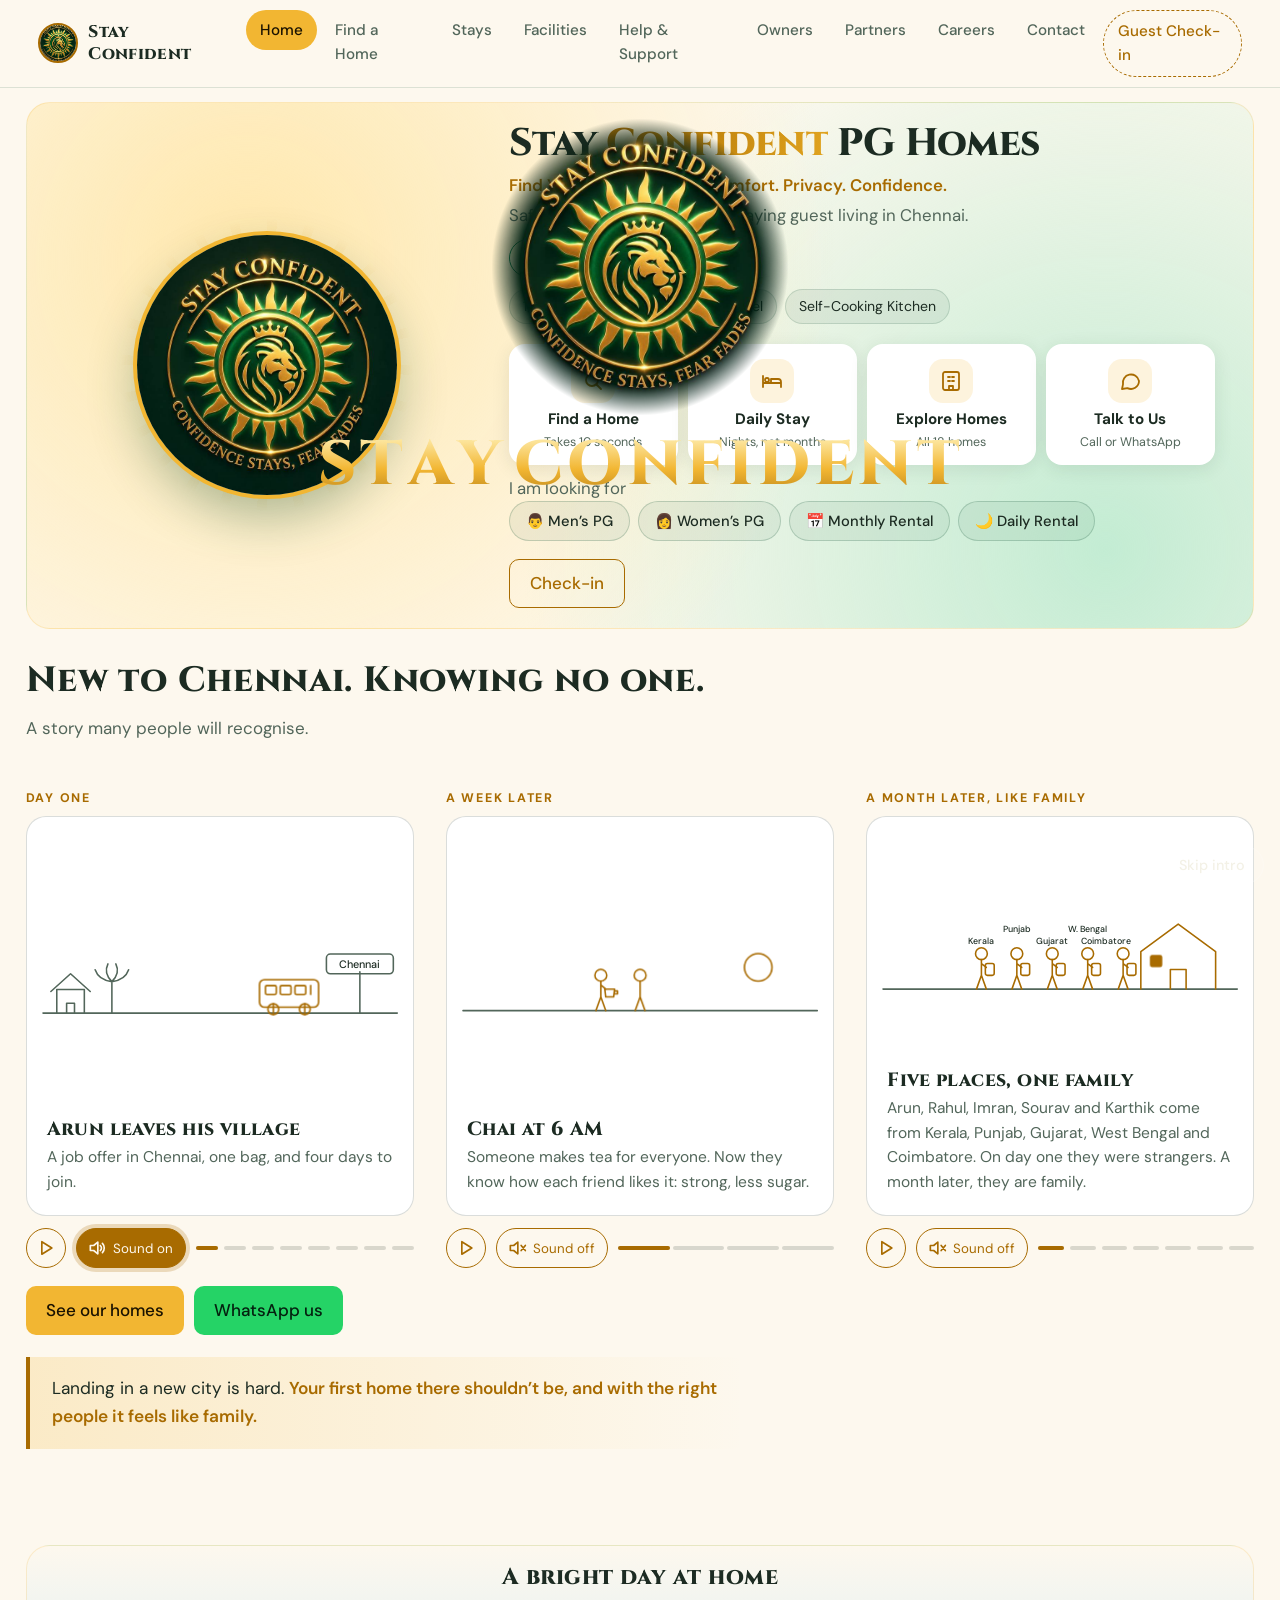
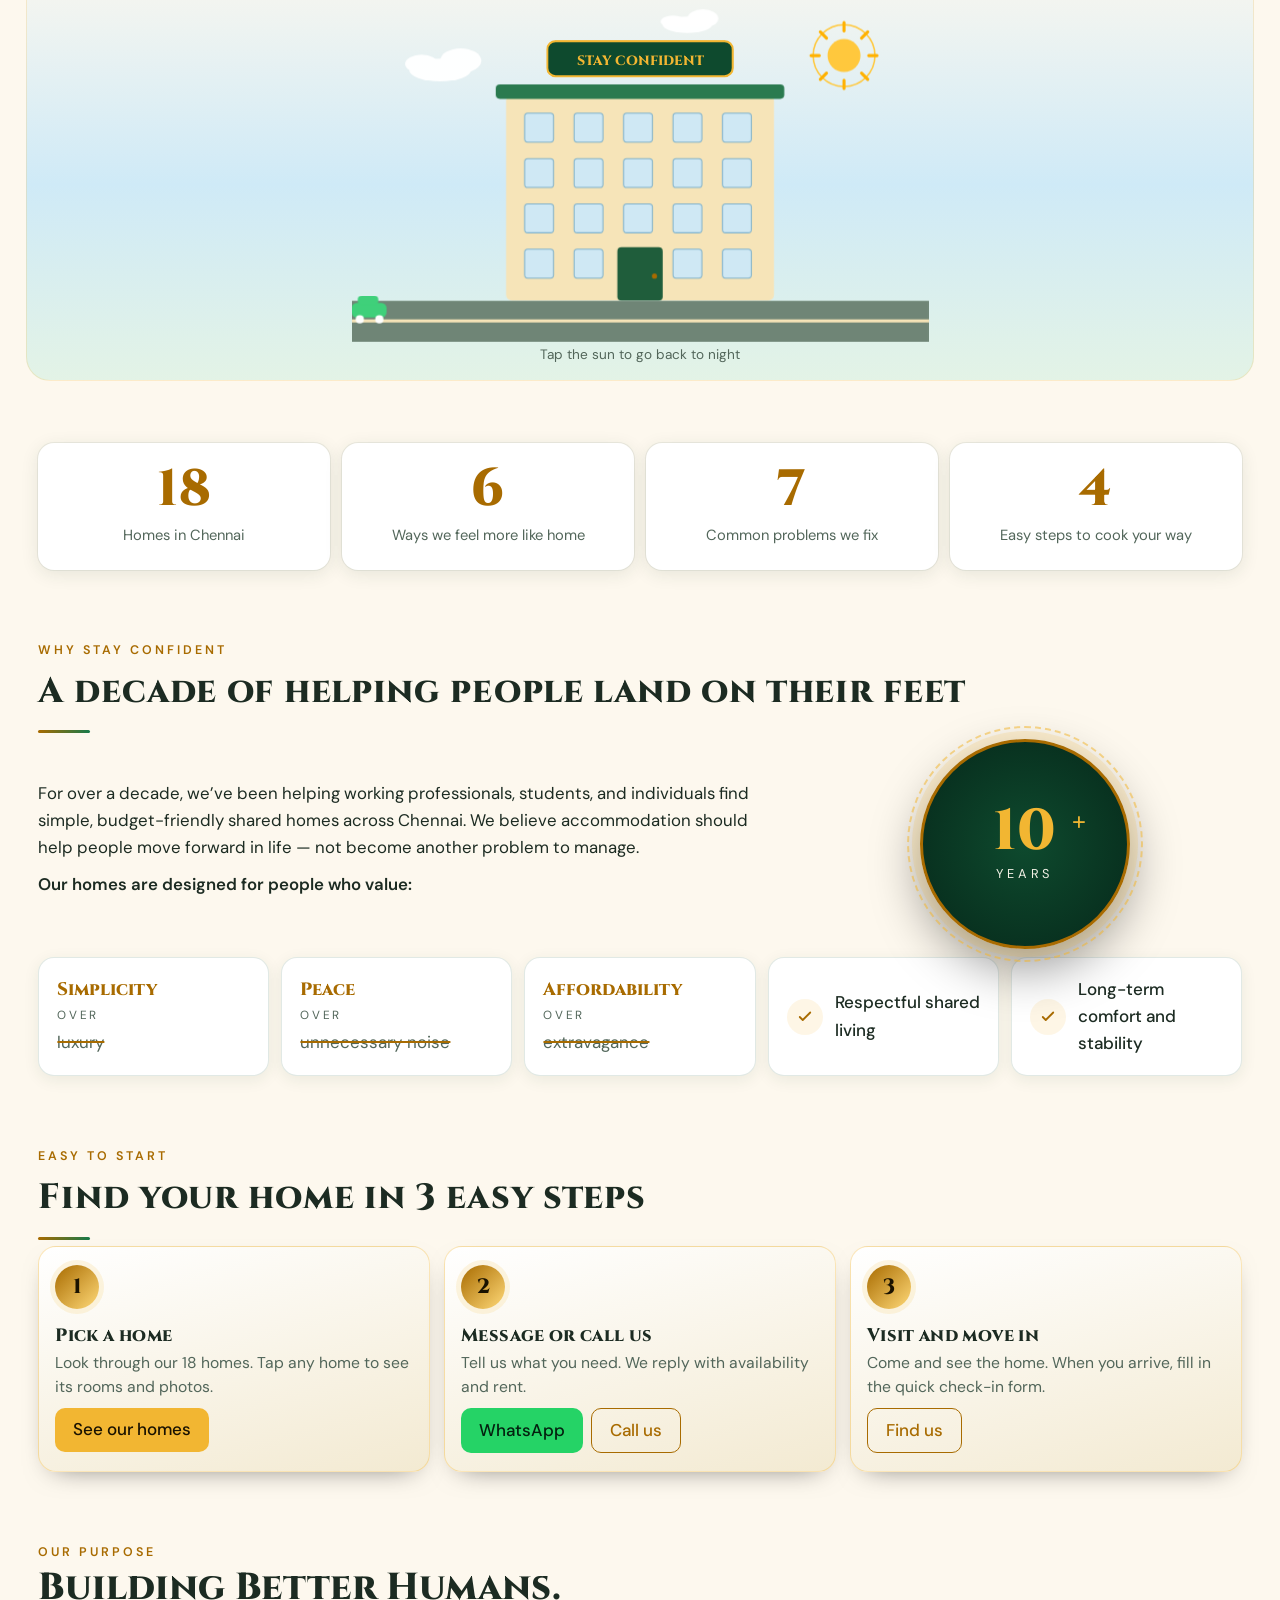
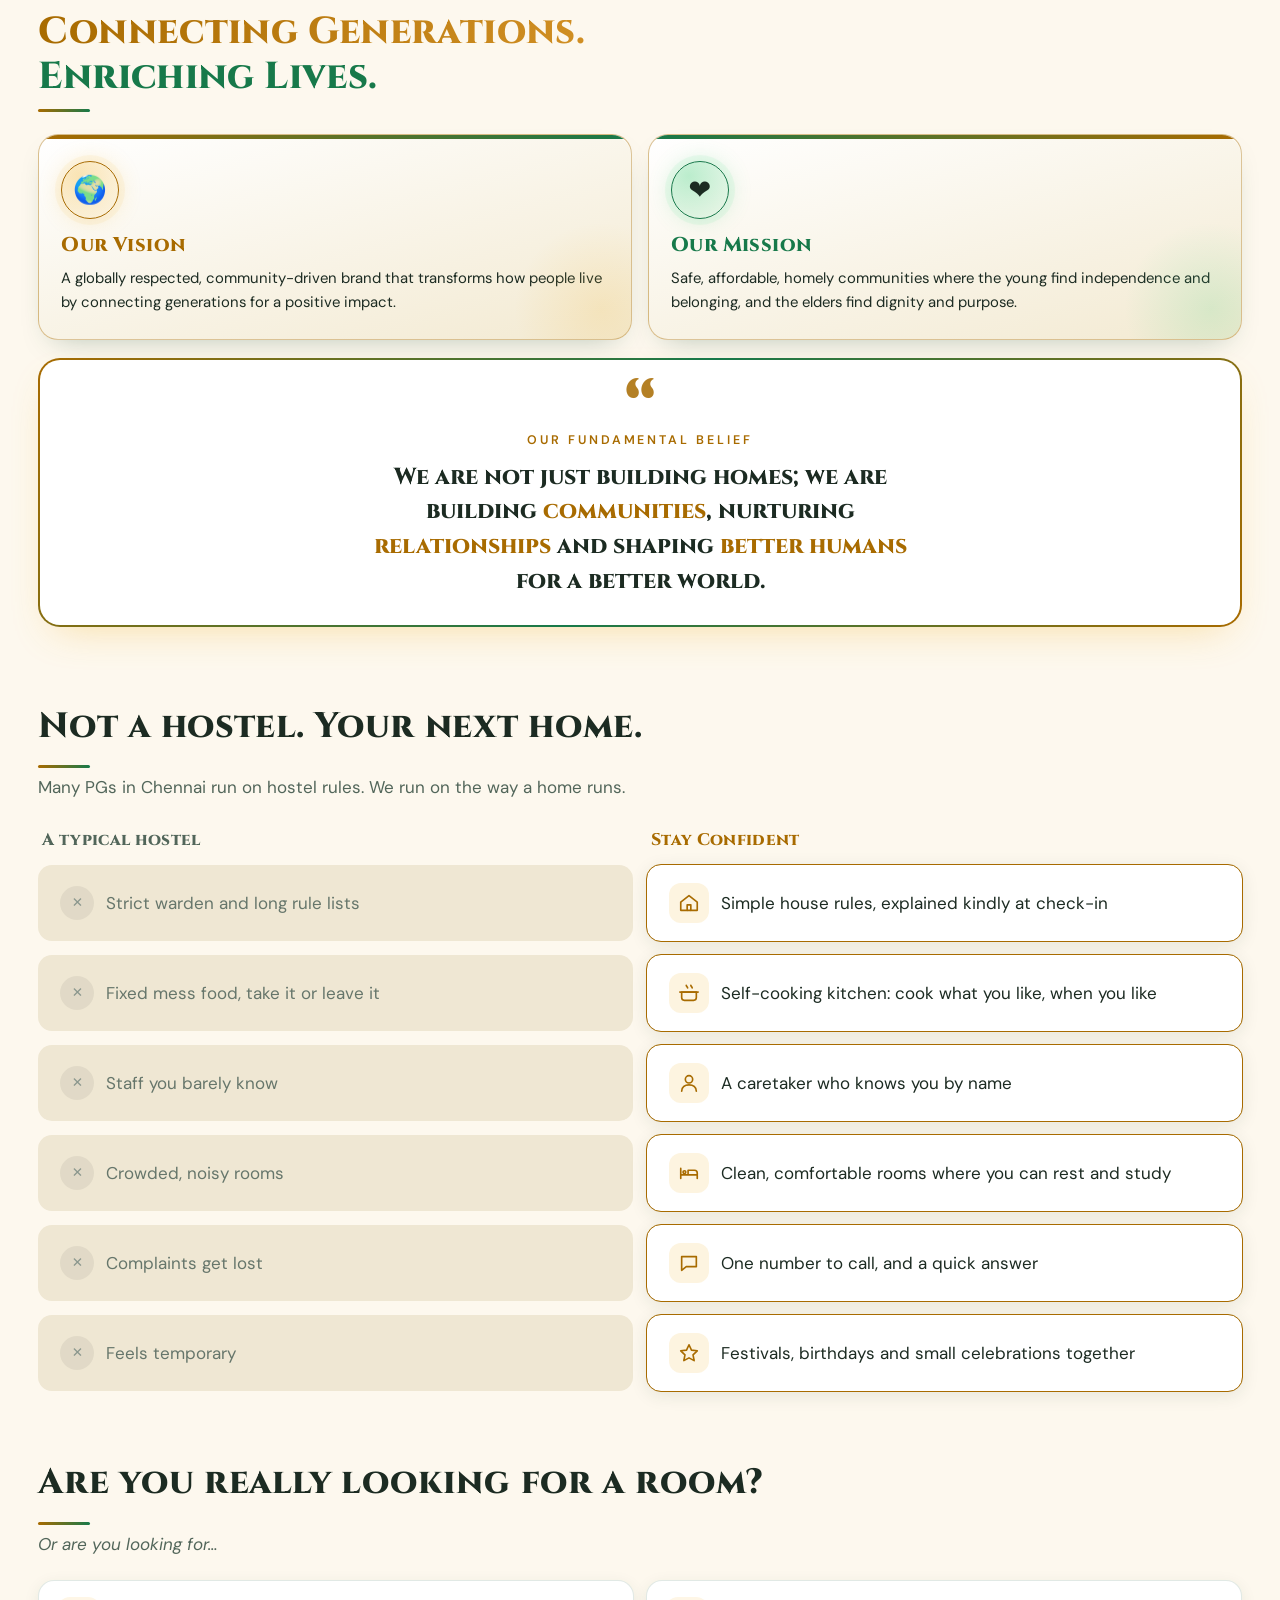
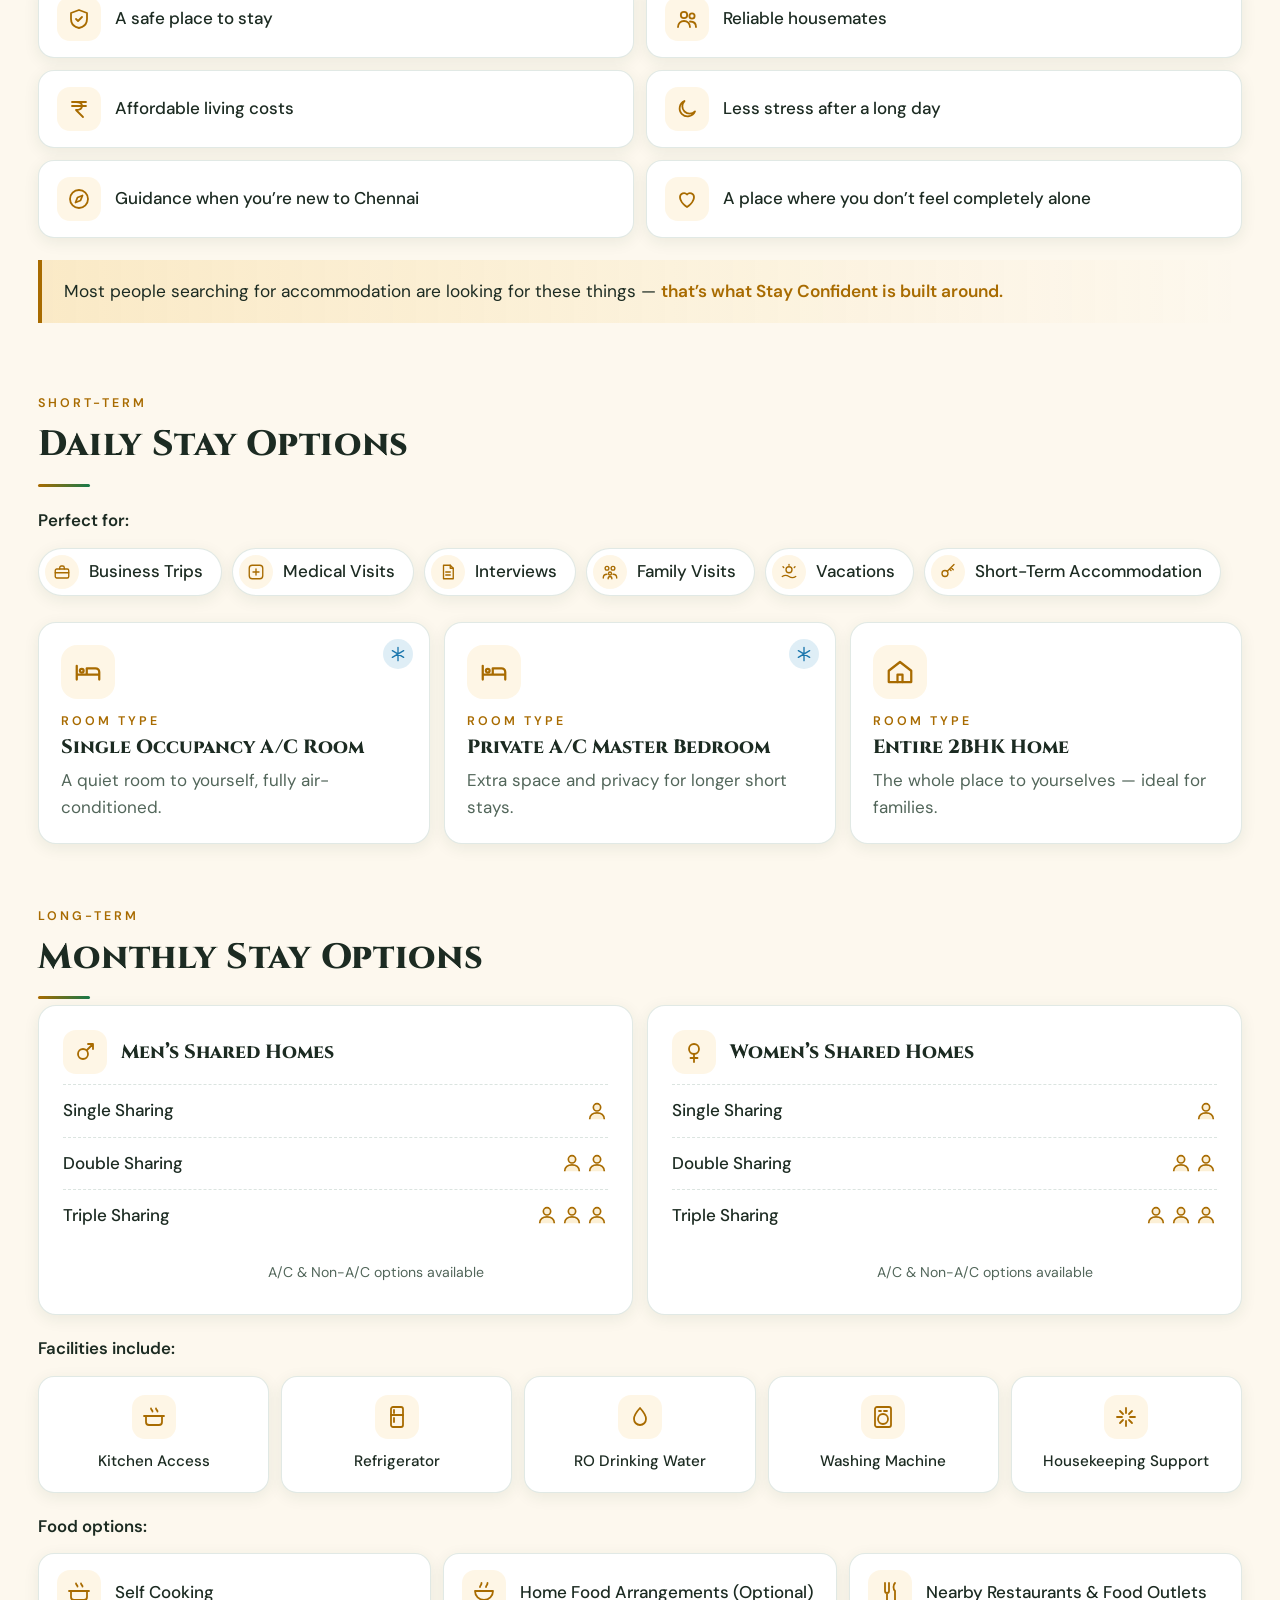
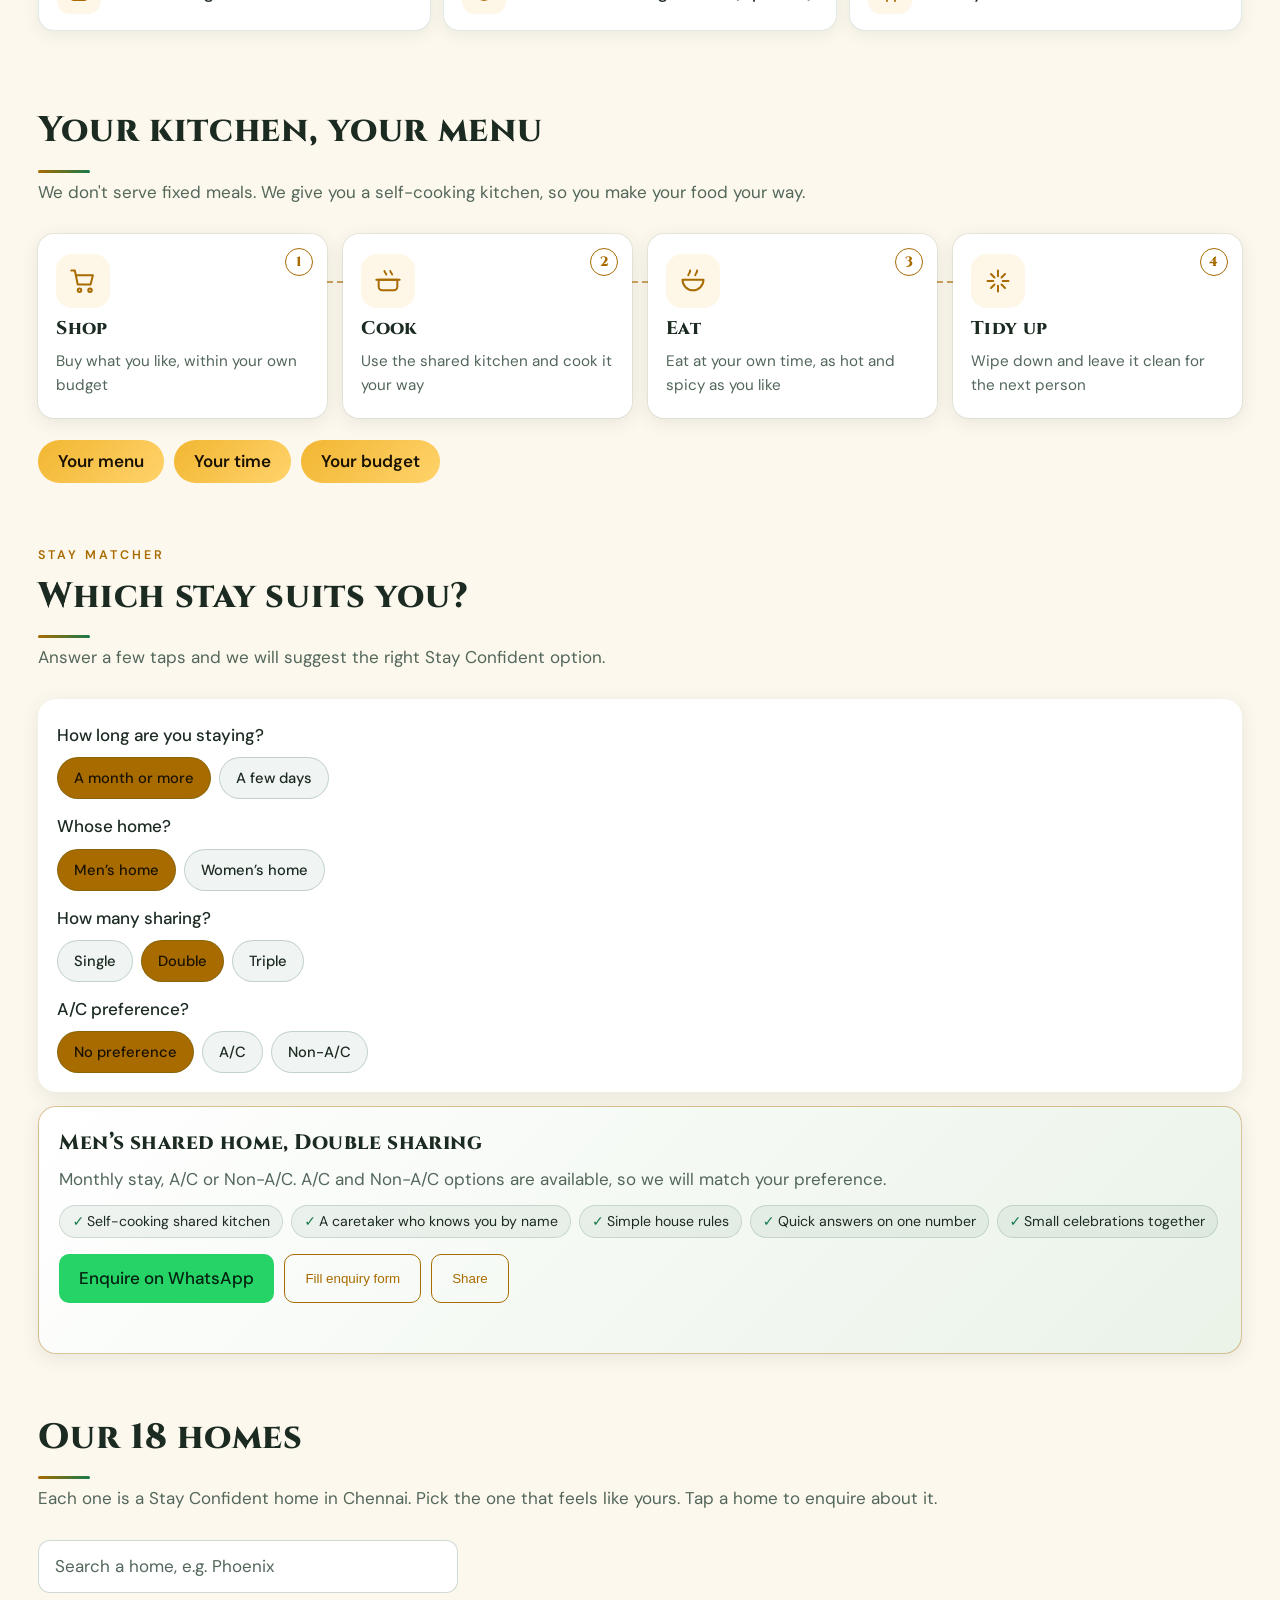
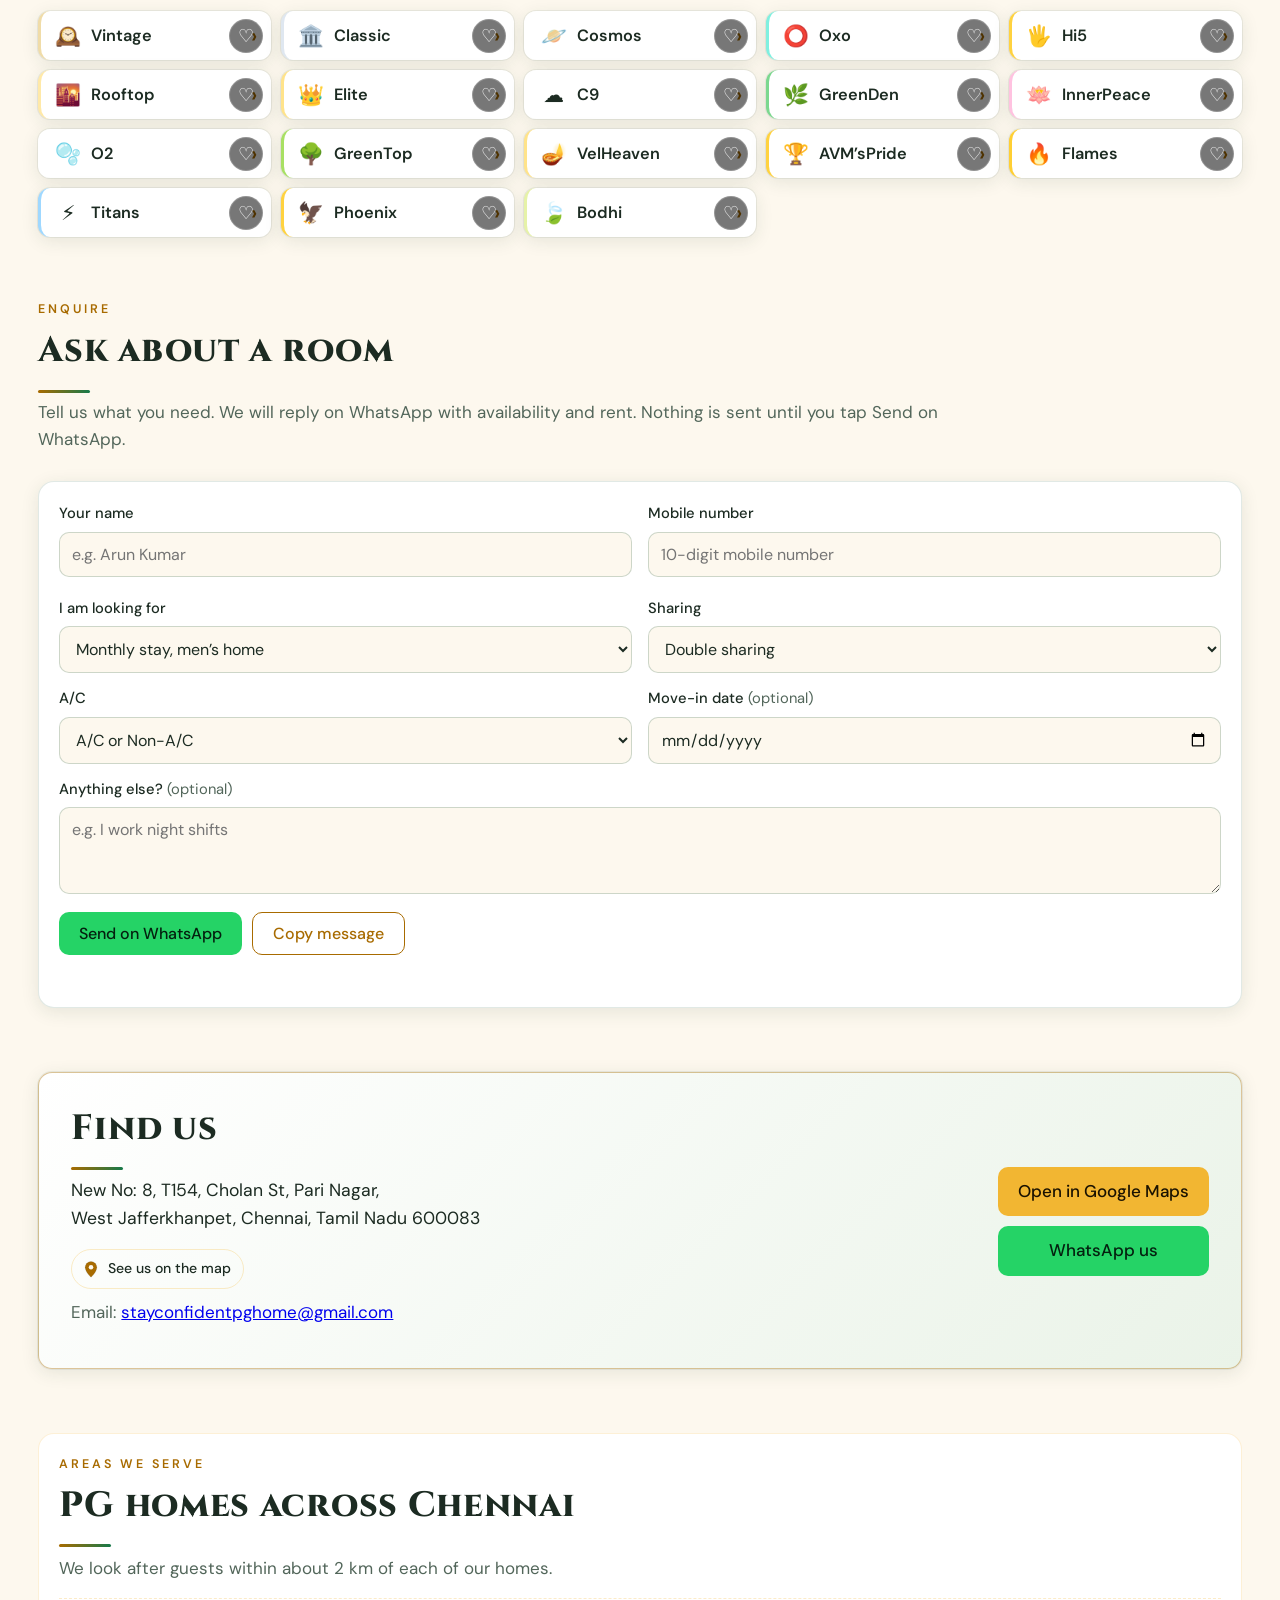
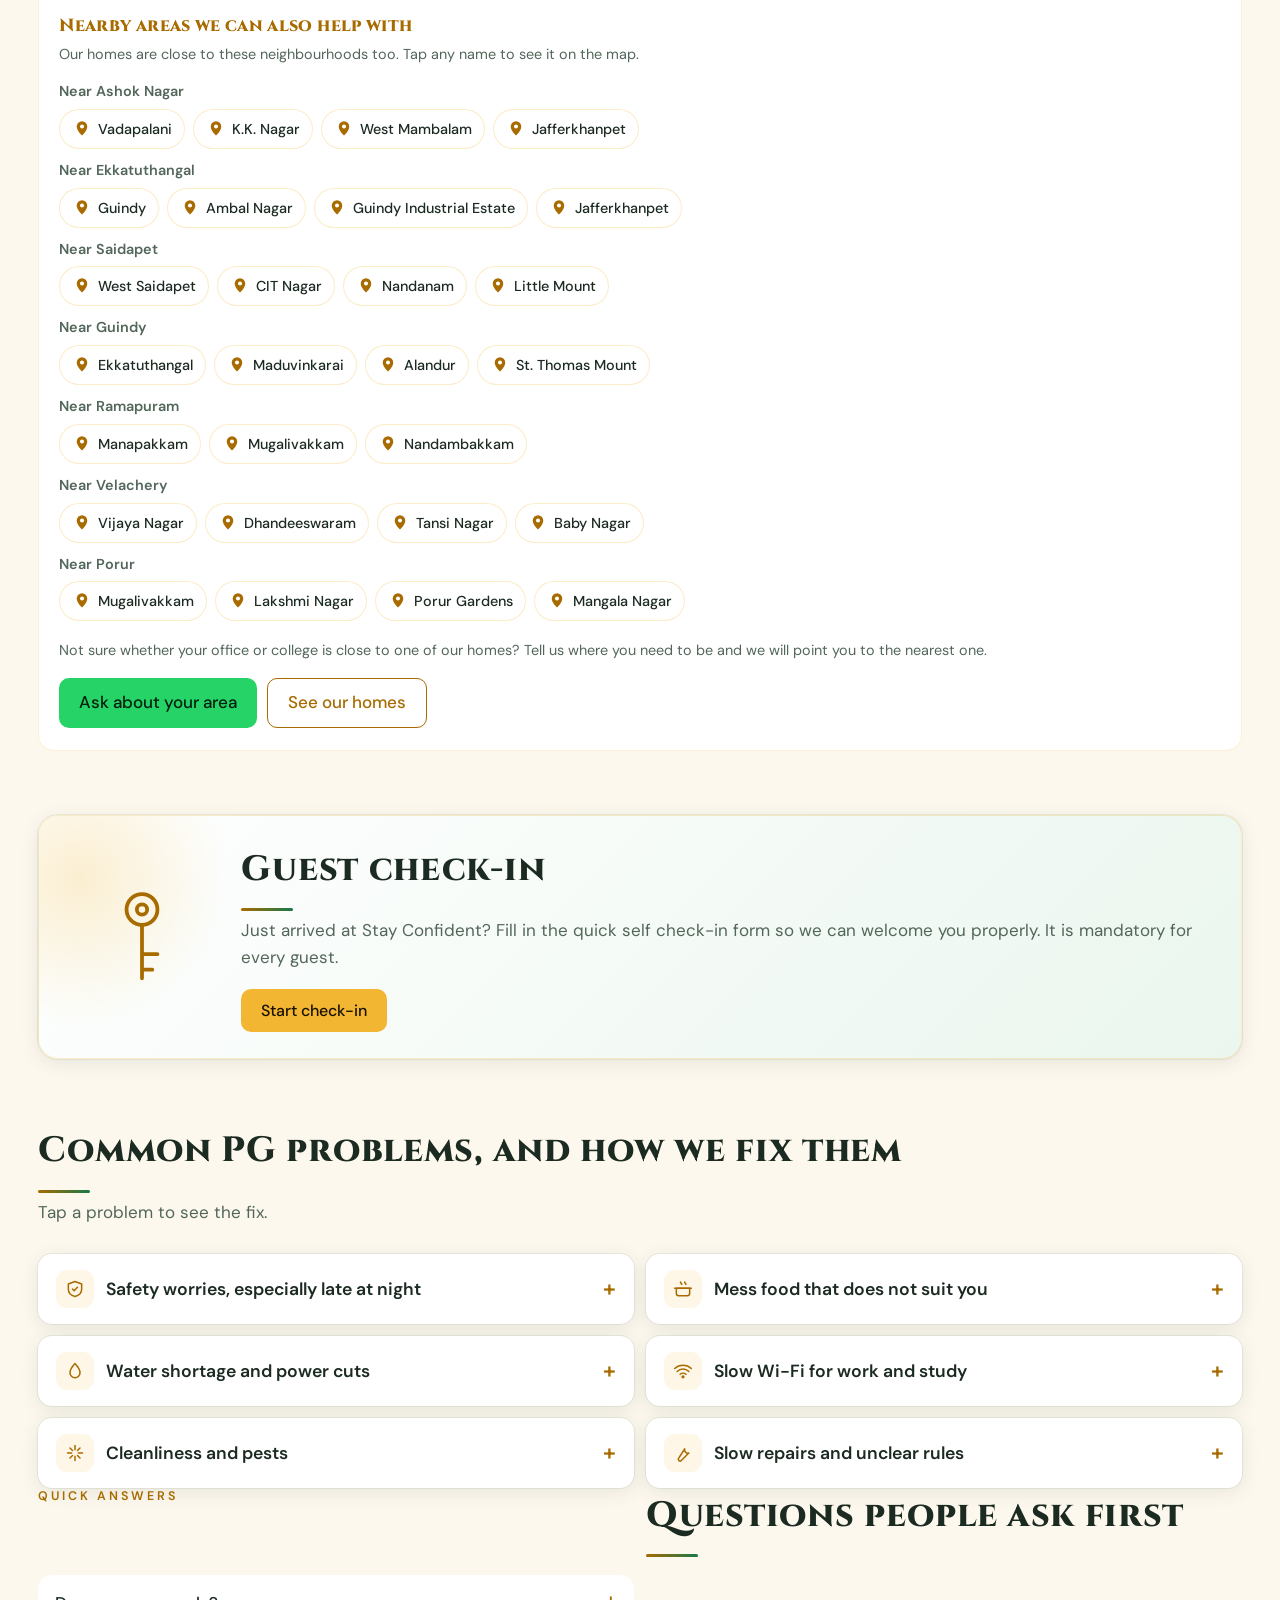
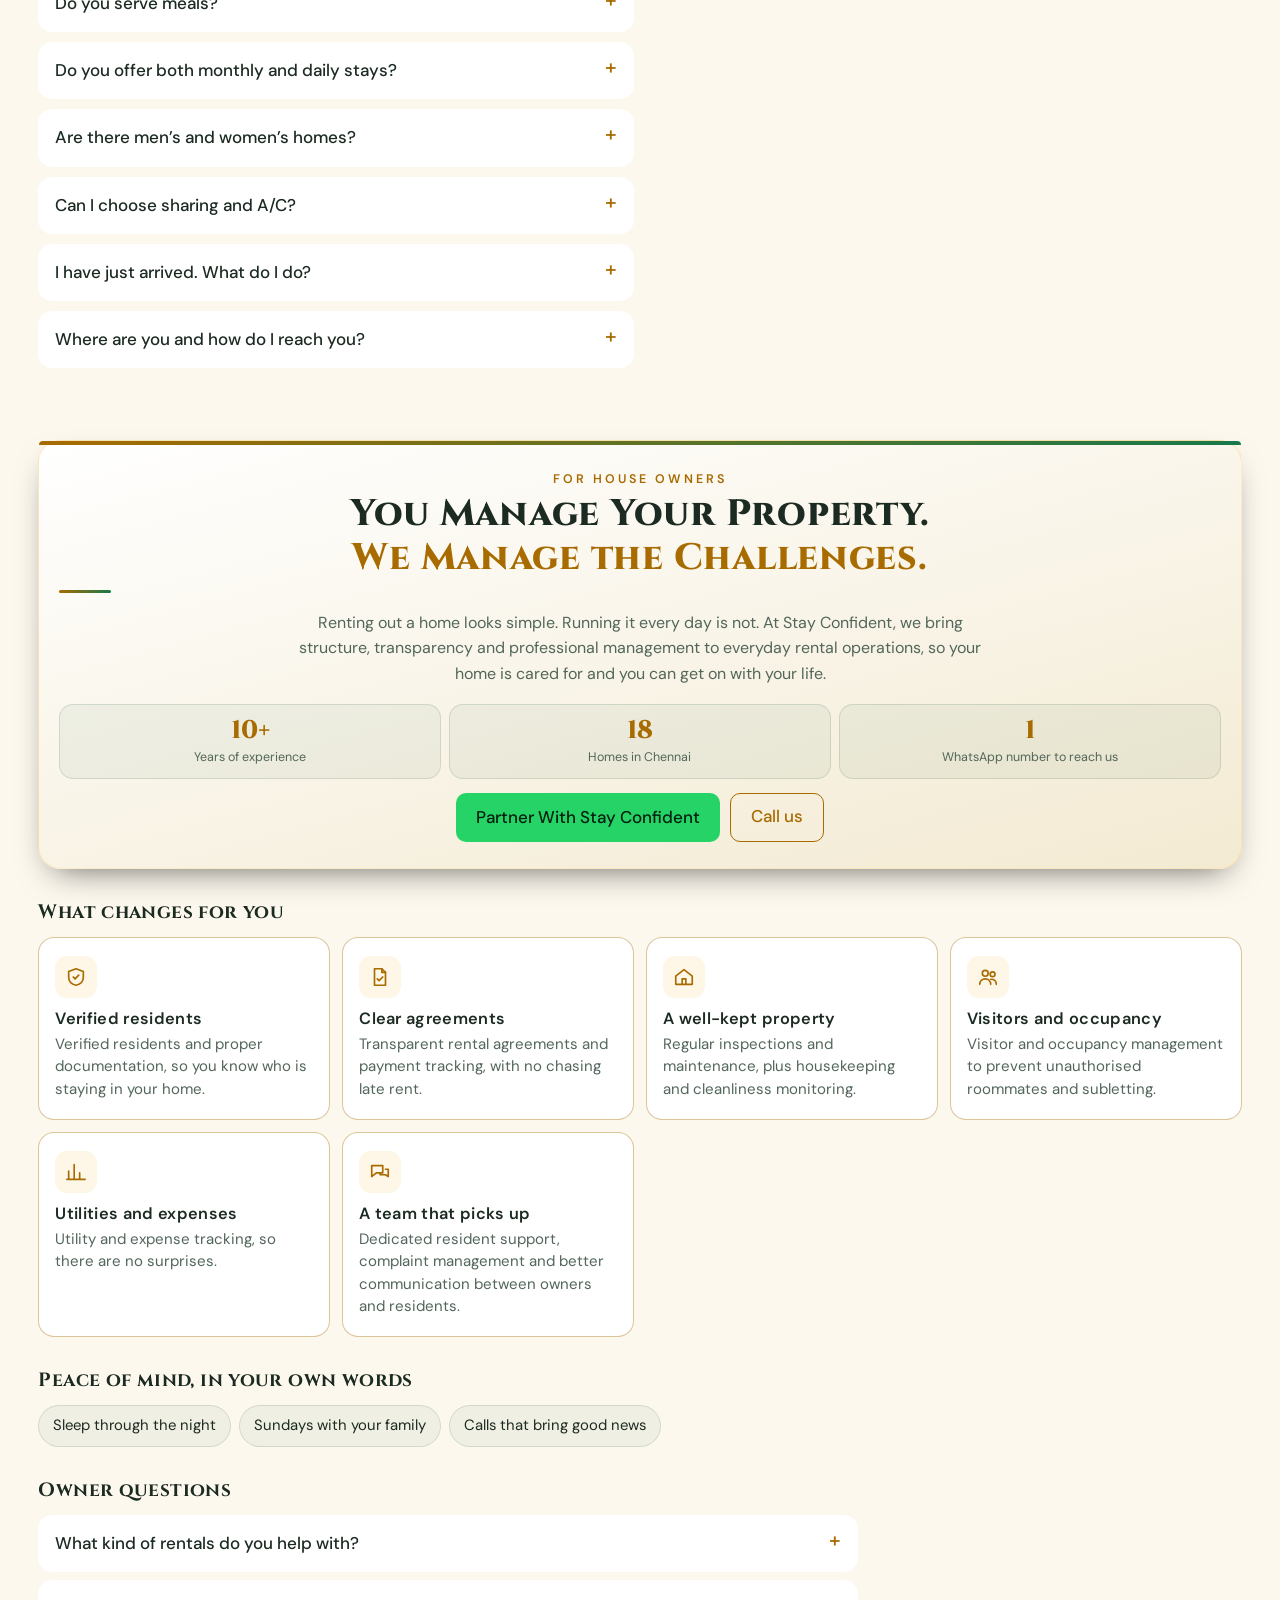
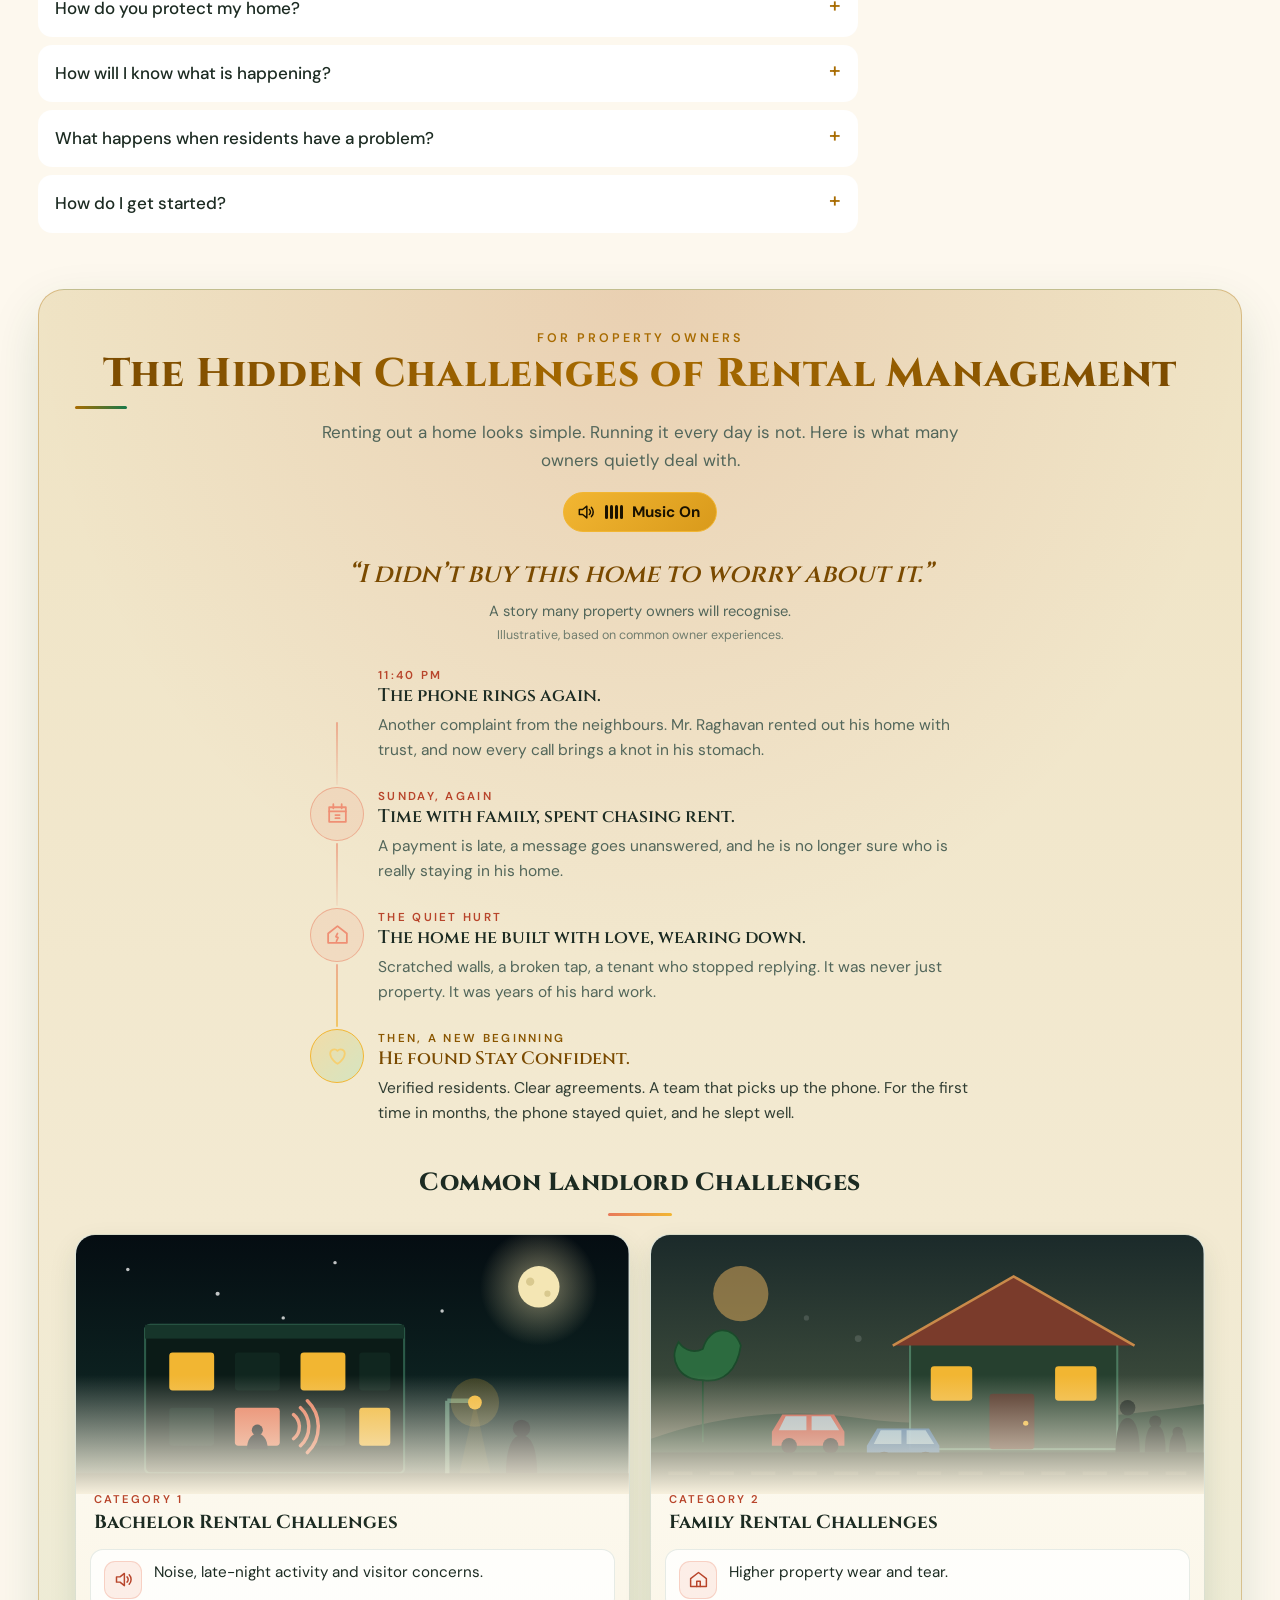
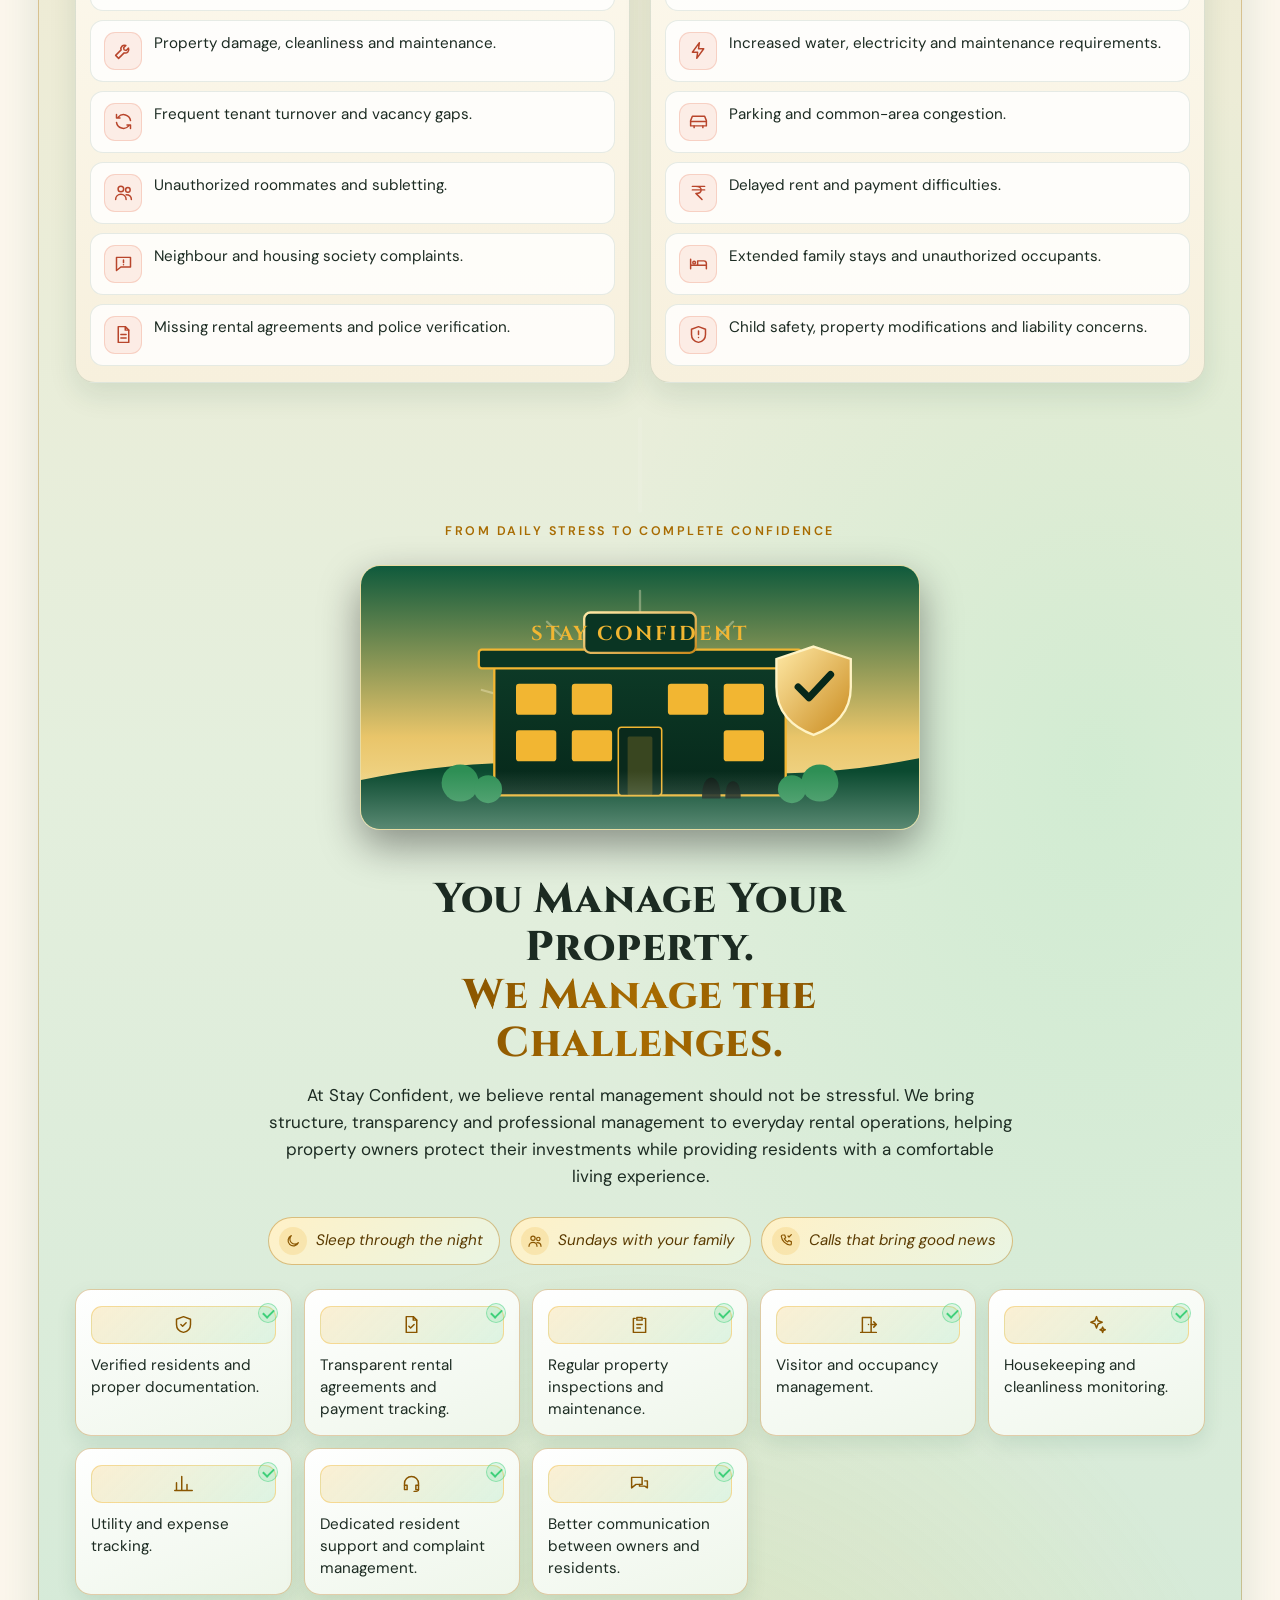
==== commit edceac85: "Add files via upload" ====
--- a/index.html
+++ b/index.html
@@ -317,10 +317,6 @@
 <g class="ann"><g transform="translate(14 118)"><g class="bobi"><circle cx="0" cy="-36" r="6"/><path d="M0 -30V-14M0 -14L-5 0M0 -14L5 0M0 -26L10 -36"/><rect class="wtr" x="7" y="-58" width="14" height="20" rx="3"/><rect x="11" y="-62" width="6" height="4" rx="1"/><text x="4" y="-48" text-anchor="end" style="font-size:9px">Anna</text></g></g></g>
 </svg></div><div class="cap"><h3>Anna brings the water can</h3><p>A fresh drinking water can reaches every room door. No queues, no carrying, no worry.</p></div></div>
 
-</div>
-<div class="ctl"><button class="pp" id="stpp" type="button" aria-label="Pause story"><svg viewBox="0 0 24 24" aria-hidden="true"><path d="M8 5v14M16 5v14"/></svg></button>
-<div class="segs"><button class="seg" type="button" aria-label="Scene 1: leaves his village"><i></i></button><button class="seg" type="button" aria-label="Scene 2: knows no one"><i></i></button><button class="seg" type="button" aria-label="Scene 3: asks Google"><i></i></button><button class="seg" type="button" aria-label="Scene 4: the problems"><i></i></button><button class="seg" type="button" aria-label="Scene 5: finds Stay Confident"><i></i></button><button class="seg" type="button" aria-label="Scene 6: Akka cleans his room"><i></i></button><button class="seg" type="button" aria-label="Scene 7: Anna brings the water can"><i></i></button></div></div></div>
-<div class="stcol" id="st2"><p class="stlbl">A week later</p><div class="stg" role="group" aria-label="Animated story of Arun’s first week in Chennai">
 <div class="sc"><div class="av"><svg class="art" viewBox="0 0 360 120" aria-hidden="true">
 <rect class="dr" pathLength="1" x="112" y="8" width="44" height="104" rx="9" style="--d:0"/>
 <path class="dr" pathLength="1" d="M126 16h16M126 102h16" style="--d:1"/>
@@ -329,7 +325,11 @@
 <g class="dots" fill="var(--amber)" stroke="none"><circle cx="216" cy="48" r="3"/><circle cx="231" cy="48" r="3"/><circle cx="246" cy="48" r="3"/></g>
 <path class="hrt" d="M231 62C217 53 214 42 220 38C225 35 231 38 231 42C231 38 237 35 242 38C248 42 245 53 231 62Z"/>
 </svg></div>
-<div class="cap"><h3>Chennai feels a little smaller</h3><p>He calls his mother. “Amma, I have reached safely. Tonight I cooked rasam.”</p></div></div>
+<div class="cap"><h3>Chennai feels a little smaller</h3><p>He calls his mother with a smile. &ldquo;Amma, I reached safely. Everyone here is kind. I cooked rasam today. Please do not worry.&rdquo;</p></div></div>
+</div>
+<div class="ctl"><button class="pp" id="stpp" type="button" aria-label="Pause story"><svg viewBox="0 0 24 24" aria-hidden="true"><path d="M8 5v14M16 5v14"/></svg></button>
+<div class="segs"><button class="seg" type="button" aria-label="Scene 1: leaves his village"><i></i></button><button class="seg" type="button" aria-label="Scene 2: knows no one"><i></i></button><button class="seg" type="button" aria-label="Scene 3: asks Google"><i></i></button><button class="seg" type="button" aria-label="Scene 4: the problems"><i></i></button><button class="seg" type="button" aria-label="Scene 5: finds Stay Confident"><i></i></button><button class="seg" type="button" aria-label="Scene 6: Akka cleans his room"><i></i></button><button class="seg" type="button" aria-label="Scene 7: Anna brings the water can"><i></i></button><button class="seg" type="button" aria-label="Scene 8: calls his mother"><i></i></button></div></div></div>
+<div class="stcol" id="st2"><p class="stlbl">A week later</p><div class="stg" role="group" aria-label="Animated story of Arun’s first week in Chennai">
 <div class="sc"><div class="av"><svg class="art" viewBox="0 20 360 92" aria-hidden="true"><path class="dr m" pathLength="1" d="M0 106H360" style="--d:0"/><circle class="sun" cx="300" cy="62" r="14"/><g class="fi" style="--i:1"><g transform="translate(180 106)"><circle cx="0" cy="-36" r="6"/><path d="M0 -30V-14M0 -14L-5 0M0 -14L5 0"/></g></g><g class="walk6"><g transform="translate(40 106)"><g class="bob" style=""><circle cx="0" cy="-36" r="6"/><path d="M0 -30V-14M0 -14L-5 0M0 -14L5 0M0 -26L5 -22"/><path d="M4 -22h10l-1 8h-8zM14 -20h3v3h-3"/></g></g></g></svg></div><div class="cap"><h3>Chai at 6 AM</h3><p>Someone makes tea for everyone. Now they know how each friend likes it: strong, less sugar.</p></div></div>
 <div class="sc"><div class="av"><svg class="art" viewBox="0 20 360 92" aria-hidden="true"><path class="dr m" pathLength="1" d="M0 106H360" style="--d:0"/><path class="dr" pathLength="1" d="M200 100H320M210 100v6M310 100v6" style="--d:1"/><path class="dr" pathLength="1" d="M240 100a20 20 0 0 1 40 0zM260 80v-4" style="--d:2"/><rect class="dr" pathLength="1" x="292" y="88" width="14" height="12" style="--d:3"/><path class="stm" style="--i:0" d="M250 70c-3-4 3-6 0-10"/><path class="stm" style="--i:1" d="M270 70c-3-4 3-6 0-10"/><path class="tfade" d="M60 36a14 14 0 1 0 14 14a11 11 0 0 1-14-14z"/><g class="walk7"><g transform="translate(30 106)"><g class="bob" style=""><circle cx="0" cy="-36" r="6"/><path d="M0 -30V-14M0 -14L-5 0M0 -14L5 0M0 -26L5 -22"/><rect x="4" y="-26" width="9" height="12" rx="2"/></g></g></g></svg></div><div class="cap"><h3>Late shift? Dinner is waiting</h3><p>A plate is kept covered for him, with a note: “Eat well, sleep well.”</p></div></div>
 <div class="sc"><div class="av"><svg class="art" viewBox="0 0 360 150" aria-hidden="true">
@@ -358,7 +358,7 @@
 <g class="bg"><rect x="222" y="88" width="20" height="26" rx="5"/><path d="M232 88v-6M232 94c-4 5-5 7-5 9a5 5 0 0 0 10 0c0-2-1-4-5-9z" class="bld"/></g>
 <g class="bdw" style="--i:0"><g transform="translate(20 118)"><g class="bob"><circle cx="0" cy="-36" r="6"/><path d="M0 -30V-14M0 -14L-5 0M0 -14L5 0M0 -26L5 -22"/><text x="0" y="-48" text-anchor="middle" style="font-size:9px">Arun</text></g></g></g><g class="bdw" style="--i:1"><g transform="translate(52 118)"><g class="bob"><circle cx="0" cy="-36" r="6"/><path d="M0 -30V-14M0 -14L-5 0M0 -14L5 0M0 -26L5 -22"/></g></g></g><g class="bdw" style="--i:2"><g transform="translate(84 118)"><g class="bob"><circle cx="0" cy="-36" r="6"/><path d="M0 -30V-14M0 -14L-5 0M0 -14L5 0M0 -26L5 -22"/></g></g></g>
 </svg></div><div class="cap"><h3>Nobody scrolls past</h3><p>Arun is B+. Two roommates walk in with him, and a stranger&rsquo;s family gets good news by morning. That is what a PG group can do.</p></div></div></div>
-<div class="ctl"><button class="pp" type="button" aria-label="Pause story"><svg viewBox="0 0 24 24" aria-hidden="true"><path d="M8 5v14M16 5v14"/></svg></button><div class="segs"><button class="seg" type="button" aria-label="Scene 1: Chennai feels smaller"><i></i></button><button class="seg" type="button" aria-label="Scene 2: Chai at 6 AM"><i></i></button><button class="seg" type="button" aria-label="Scene 3: Dinner is waiting"><i></i></button><button class="seg" type="button" aria-label="Scene 4: The PG group buzzes at midnight"><i></i></button><button class="seg" type="button" aria-label="Scene 5: Nobody scrolls past"><i></i></button></div></div></div>
+<div class="ctl"><button class="pp" type="button" aria-label="Pause story"><svg viewBox="0 0 24 24" aria-hidden="true"><path d="M8 5v14M16 5v14"/></svg></button><div class="segs"><button class="seg" type="button" aria-label="Scene 1: Chai at 6 AM"><i></i></button><button class="seg" type="button" aria-label="Scene 2: Dinner is waiting"><i></i></button><button class="seg" type="button" aria-label="Scene 3: The PG group buzzes at midnight"><i></i></button><button class="seg" type="button" aria-label="Scene 4: Nobody scrolls past"><i></i></button></div></div></div>
 <div class="stcol" id="st3"><p class="stlbl">A month later, like family</p><div class="stg" role="group" aria-label="Animated story of strangers becoming a family">
 <div class="sc"><div class="av"><svg class="art" viewBox="0 0 360 150" aria-hidden="true"><path class="dr m" pathLength="1" d="M0 118H360" style="--d:0"/><path class="dr" pathLength="1" d="M262 118V80L300 52l38 28v38" style="--d:1"/><path class="dr" pathLength="1" d="M292 118V98h16v20" style="--d:2"/><rect class="dr glow" pathLength="1" x="272" y="84" width="11" height="11" rx="1.5" style="--d:3"/><g transform="translate(14 118)"><g class="wk" style="--i:0"><circle cx="0" cy="-36" r="6"/><path d="M0 -30V-14M0 -14L-5 0M0 -14L5 0M0 -26L5 -22"/><rect x="4" y="-26" width="9" height="12" rx="2"/><text x="0" y="-46" text-anchor="middle" style="font-size:9px">Kerala</text></g></g><g transform="translate(50 118)"><g class="wk" style="--i:1"><circle cx="0" cy="-36" r="6"/><path d="M0 -30V-14M0 -14L-5 0M0 -14L5 0M0 -26L5 -22"/><rect x="4" y="-26" width="9" height="12" rx="2"/><text x="0" y="-58" text-anchor="middle" style="font-size:9px">Punjab</text></g></g><g transform="translate(86 118)"><g class="wk" style="--i:2"><circle cx="0" cy="-36" r="6"/><path d="M0 -30V-14M0 -14L-5 0M0 -14L5 0M0 -26L5 -22"/><rect x="4" y="-26" width="9" height="12" rx="2"/><text x="0" y="-46" text-anchor="middle" style="font-size:9px">Gujarat</text></g></g><g transform="translate(122 118)"><g class="wk" style="--i:3"><circle cx="0" cy="-36" r="6"/><path d="M0 -30V-14M0 -14L-5 0M0 -14L5 0M0 -26L5 -22"/><rect x="4" y="-26" width="9" height="12" rx="2"/><text x="0" y="-58" text-anchor="middle" style="font-size:9px">W. Bengal</text></g></g><g transform="translate(158 118)"><g class="wk" style="--i:4"><circle cx="0" cy="-36" r="6"/><path d="M0 -30V-14M0 -14L-5 0M0 -14L5 0M0 -26L5 -22"/><rect x="4" y="-26" width="9" height="12" rx="2"/><text x="8" y="-46" text-anchor="end" style="font-size:9px">Coimbatore</text></g></g></svg></div><div class="cap"><h3>Five places, one family</h3><p>Arun, Rahul, Imran, Sourav and Karthik come from Kerala, Punjab, Gujarat, West Bengal and Coimbatore. On day one they were strangers. A month later, they are family.</p></div></div>
 <div class="sc"><div class="av"><svg class="art" viewBox="0 40 360 70" aria-hidden="true"><path class="dr m" pathLength="1" d="M84 100H276" style="--d:0"/><path class="dr m" pathLength="1" d="M96 100v10M264 100v10" style="--d:0"/><path class="dr" pathLength="1" d="M152 100V72h56v28zM148 72h64M176 72v-5h8v5M152 80h-6M208 80h6" style="--d:1"/><path class="dr" pathLength="1" d="M87 92h18l-2 8h-14z" style="--d:2"/><path class="dr" pathLength="1" d="M109 92h18l-2 8h-14z" style="--d:3"/><path class="dr" pathLength="1" d="M233 92h18l-2 8h-14z" style="--d:2"/><path class="dr" pathLength="1" d="M255 92h18l-2 8h-14z" style="--d:3"/><path class="stm" style="--i:0" d="M166 62c-4-5 4-8 0-14"/><path class="stm" style="--i:1" d="M180 62c-4-5 4-8 0-14"/><path class="stm" style="--i:2" d="M194 62c-4-5 4-8 0-14"/></svg><ul class="yes"><li style="--i:0"><svg viewBox="0 0 24 24" aria-hidden="true"><path d="M5 12l4 4 10-10"/></svg>Rahul’s rajma</li><li style="--i:1"><svg viewBox="0 0 24 24" aria-hidden="true"><path d="M5 12l4 4 10-10"/></svg>Imran’s dhokla</li><li style="--i:2"><svg viewBox="0 0 24 24" aria-hidden="true"><path d="M5 12l4 4 10-10"/></svg>Sourav’s mishti doi</li><li style="--i:3"><svg viewBox="0 0 24 24" aria-hidden="true"><path d="M5 12l4 4 10-10"/></svg>Arun’s appam</li><li style="--i:4"><svg viewBox="0 0 24 24" aria-hidden="true"><path d="M5 12l4 4 10-10"/></svg>Karthik’s sambar</li></ul></div><div class="cap"><h3>Sunday is kitchen day</h3><p>Everyone cooks one dish. Nobody eats alone.</p></div></div>
@@ -603,9 +603,8 @@
 <section class="areas" id="areas" data-tab="visit" aria-labelledby="ar-h">
 <p class="eyebrow">Areas we serve</p>
 <h2 id="ar-h">PG homes across Chennai</h2>
-<p class="sub">We look after guests within about 2 km of each of our homes. Our operating areas include:</p>
-<ul class="areas-l"><li><button type="button" class="ar-btn" data-area="Ashok Nagar" aria-label="Show Ashok Nagar on the map"><span class="ar-pin" aria-hidden="true"><svg viewBox="0 0 24 24"><path d="M12 22s7-6.2 7-12a7 7 0 1 0-14 0c0 5.800 7 12 7 12z"/><circle cx="12" cy="10" r="2.700" fill="#fff"/></svg><i></i></span>Ashok Nagar</button></li><li><button type="button" class="ar-btn" data-area="West Jafferkhanpet" aria-label="Show West Jafferkhanpet on the map"><span class="ar-pin" aria-hidden="true"><svg viewBox="0 0 24 24"><path d="M12 22s7-6.2 7-12a7 7 0 1 0-14 0c0 5.800 7 12 7 12z"/><circle cx="12" cy="10" r="2.700" fill="#fff"/></svg><i></i></span>West Jafferkhanpet</button></li><li><button type="button" class="ar-btn" data-area="Ekkatuthangal" aria-label="Show Ekkatuthangal on the map"><span class="ar-pin" aria-hidden="true"><svg viewBox="0 0 24 24"><path d="M12 22s7-6.2 7-12a7 7 0 1 0-14 0c0 5.800 7 12 7 12z"/><circle cx="12" cy="10" r="2.700" fill="#fff"/></svg><i></i></span>Ekkatuthangal</button></li><li><button type="button" class="ar-btn" data-area="Saidapet" aria-label="Show Saidapet on the map"><span class="ar-pin" aria-hidden="true"><svg viewBox="0 0 24 24"><path d="M12 22s7-6.2 7-12a7 7 0 1 0-14 0c0 5.800 7 12 7 12z"/><circle cx="12" cy="10" r="2.700" fill="#fff"/></svg><i></i></span>Saidapet</button></li><li><button type="button" class="ar-btn" data-area="Guindy" aria-label="Show Guindy on the map"><span class="ar-pin" aria-hidden="true"><svg viewBox="0 0 24 24"><path d="M12 22s7-6.2 7-12a7 7 0 1 0-14 0c0 5.800 7 12 7 12z"/><circle cx="12" cy="10" r="2.700" fill="#fff"/></svg><i></i></span>Guindy</button></li><li><button type="button" class="ar-btn" data-area="Ramapuram" aria-label="Show Ramapuram on the map"><span class="ar-pin" aria-hidden="true"><svg viewBox="0 0 24 24"><path d="M12 22s7-6.2 7-12a7 7 0 1 0-14 0c0 5.800 7 12 7 12z"/><circle cx="12" cy="10" r="2.700" fill="#fff"/></svg><i></i></span>Ramapuram</button></li><li><button type="button" class="ar-btn" data-area="Velachery" aria-label="Show Velachery on the map"><span class="ar-pin" aria-hidden="true"><svg viewBox="0 0 24 24"><path d="M12 22s7-6.2 7-12a7 7 0 1 0-14 0c0 5.800 7 12 7 12z"/><circle cx="12" cy="10" r="2.700" fill="#fff"/></svg><i></i></span>Velachery</button></li><li><button type="button" class="ar-btn" data-area="Porur" aria-label="Show Porur on the map"><span class="ar-pin" aria-hidden="true"><svg viewBox="0 0 24 24"><path d="M12 22s7-6.2 7-12a7 7 0 1 0-14 0c0 5.800 7 12 7 12z"/><circle cx="12" cy="10" r="2.700" fill="#fff"/></svg><i></i></span>Porur</button></li></ul>
-<p class="areas-n">Tap any area to see it on the map.</p>
+<p class="sub">We look after guests within about 2 km of each of our homes.</p>
+
 <div class="ar-near">
 <h3>Nearby areas we can also help with</h3>
 <p class="areas-n">Our homes are close to these neighbourhoods too. Tap any name to see it on the map.</p>
@@ -878,7 +877,7 @@
 <div class="am-f"><a class="btn" id="am-open" href="https://www.google.com/maps" target="_blank" rel="noopener">Open in Google Maps</a><a class="btn ghost" id="am-dir" href="https://www.google.com/maps" target="_blank" rel="noopener">Directions</a></div>
 </div>
 </dialog>
-<footer>Stay Confident PG Homes<br>Cholan St, Pari Nagar, West Jafferkhanpet, Chennai 600083<div class="ft-serve"><p class="ft-serve-t">Areas we serve</p><ul class="ft-pins"><li style="--i:0"><button type="button" class="ar-btn" data-area="Ashok Nagar" aria-label="Show Ashok Nagar on the map"><span class="pw"><svg class="pin" viewBox="0 0 24 24" aria-hidden="true"><path d="M12 22s7-6.2 7-12a7 7 0 1 0-14 0c0 5.8 7 12 7 12z"/><circle cx="12" cy="10" r="2.7"/></svg><i class="rip"></i></span>Ashok Nagar</button></li><li style="--i:1"><button type="button" class="ar-btn" data-area="West Jafferkhanpet" aria-label="Show West Jafferkhanpet on the map"><span class="pw"><svg class="pin" viewBox="0 0 24 24" aria-hidden="true"><path d="M12 22s7-6.2 7-12a7 7 0 1 0-14 0c0 5.8 7 12 7 12z"/><circle cx="12" cy="10" r="2.7"/></svg><i class="rip"></i></span>West Jafferkhanpet</button></li><li style="--i:2"><button type="button" class="ar-btn" data-area="Ekkatuthangal" aria-label="Show Ekkatuthangal on the map"><span class="pw"><svg class="pin" viewBox="0 0 24 24" aria-hidden="true"><path d="M12 22s7-6.2 7-12a7 7 0 1 0-14 0c0 5.8 7 12 7 12z"/><circle cx="12" cy="10" r="2.7"/></svg><i class="rip"></i></span>Ekkatuthangal</button></li><li style="--i:3"><button type="button" class="ar-btn" data-area="Saidapet" aria-label="Show Saidapet on the map"><span class="pw"><svg class="pin" viewBox="0 0 24 24" aria-hidden="true"><path d="M12 22s7-6.2 7-12a7 7 0 1 0-14 0c0 5.8 7 12 7 12z"/><circle cx="12" cy="10" r="2.7"/></svg><i class="rip"></i></span>Saidapet</button></li><li style="--i:4"><button type="button" class="ar-btn" data-area="Guindy" aria-label="Show Guindy on the map"><span class="pw"><svg class="pin" viewBox="0 0 24 24" aria-hidden="true"><path d="M12 22s7-6.2 7-12a7 7 0 1 0-14 0c0 5.8 7 12 7 12z"/><circle cx="12" cy="10" r="2.7"/></svg><i class="rip"></i></span>Guindy</button></li><li style="--i:5"><button type="button" class="ar-btn" data-area="Ramapuram" aria-label="Show Ramapuram on the map"><span class="pw"><svg class="pin" viewBox="0 0 24 24" aria-hidden="true"><path d="M12 22s7-6.2 7-12a7 7 0 1 0-14 0c0 5.8 7 12 7 12z"/><circle cx="12" cy="10" r="2.7"/></svg><i class="rip"></i></span>Ramapuram</button></li><li style="--i:6"><button type="button" class="ar-btn" data-area="Velachery" aria-label="Show Velachery on the map"><span class="pw"><svg class="pin" viewBox="0 0 24 24" aria-hidden="true"><path d="M12 22s7-6.2 7-12a7 7 0 1 0-14 0c0 5.8 7 12 7 12z"/><circle cx="12" cy="10" r="2.7"/></svg><i class="rip"></i></span>Velachery</button></li><li style="--i:7"><button type="button" class="ar-btn" data-area="Porur" aria-label="Show Porur on the map"><span class="pw"><svg class="pin" viewBox="0 0 24 24" aria-hidden="true"><path d="M12 22s7-6.2 7-12a7 7 0 1 0-14 0c0 5.8 7 12 7 12z"/><circle cx="12" cy="10" r="2.7"/></svg><i class="rip"></i></span>Porur</button></li></ul></div>Call or WhatsApp: <a href="tel:+919884444587">+91 98844 44587</a><br>Email: <a href="mailto:stayconfidentpghome@gmail.com">stayconfidentpghome@gmail.com</a></footer>
+<footer>Stay Confident PG Homes<br>Cholan St, Pari Nagar, West Jafferkhanpet, Chennai 600083Call or WhatsApp: <a href="tel:+919884444587">+91 98844 44587</a><br>Email: <a href="mailto:stayconfidentpghome@gmail.com">stayconfidentpghome@gmail.com</a></footer>
 <dialog class="sheet" id="sheet" aria-labelledby="sh-t"><div class="sh-in">
 <button class="sh-x" id="sh-x" aria-label="Close">&#10005;</button><button class="sh-snd" id="sh-snd" type="button" aria-label="Mute nature sound" aria-pressed="false">&#128266;</button>
 <div class="stage2"><canvas id="ucv"></canvas><i class="erg"></i><i class="erg"></i><div class="emb" id="uemb"><span></span></div></div>
--- a/style.css
+++ b/style.css
@@ -1955,6 +1955,5 @@
 @keyframes arbob{0%,100%{transform:translateY(0)}50%{transform:translateY(-3px)}}
 @keyframes arring{0%{opacity:.85;transform:scale(.25)}100%{opacity:0;transform:scale(1.5)}}
 .areas-l li:has(.ar-btn):hover .ar-pin svg{animation-duration:.9s}
-/* three stories at the very top of Home, above the hero */
-html.tabs-on #story[data-tab="home"]{order:0!important}
-html:not(.tabs-on) .topzone #story{order:-1;grid-column:1/-1}
+/* three stories on Home, right after the hero (after the quick buttons and Check-in) */
+html.tabs-on #story[data-tab="home"]{order:1!important}
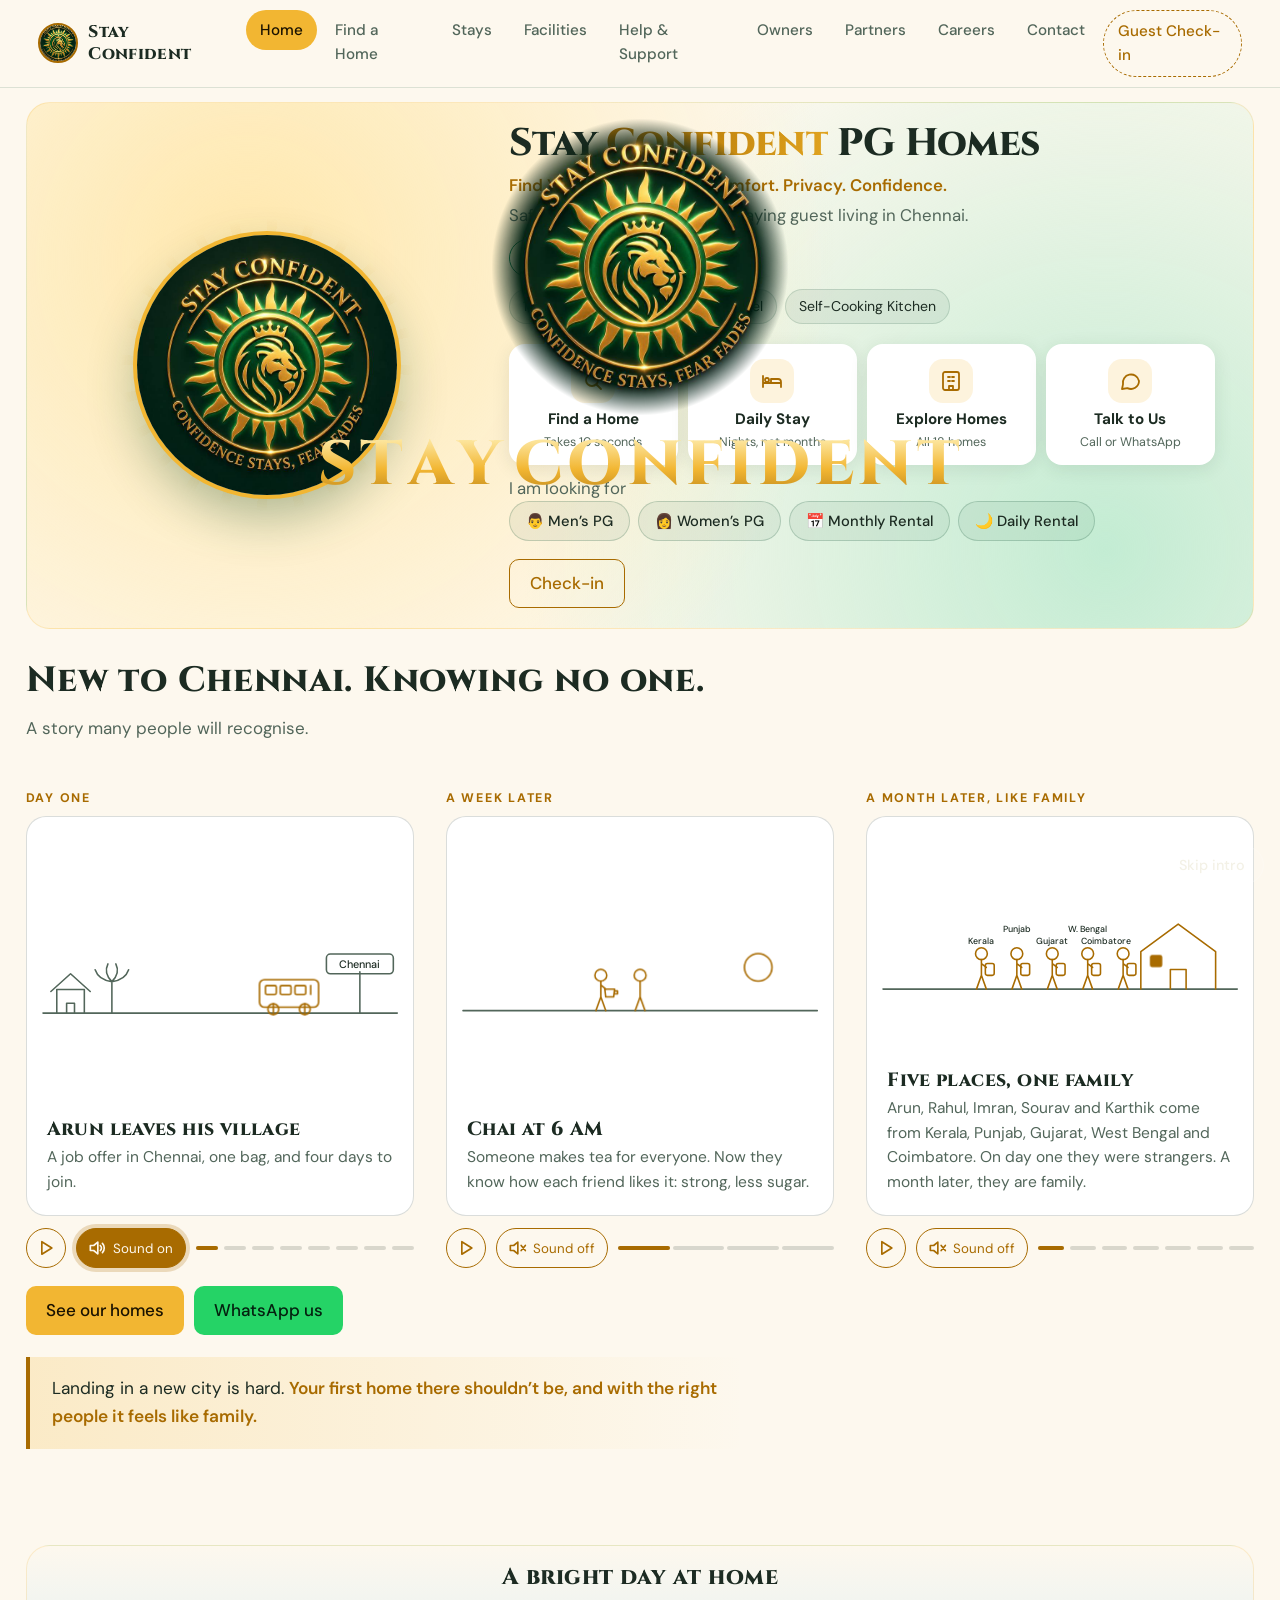
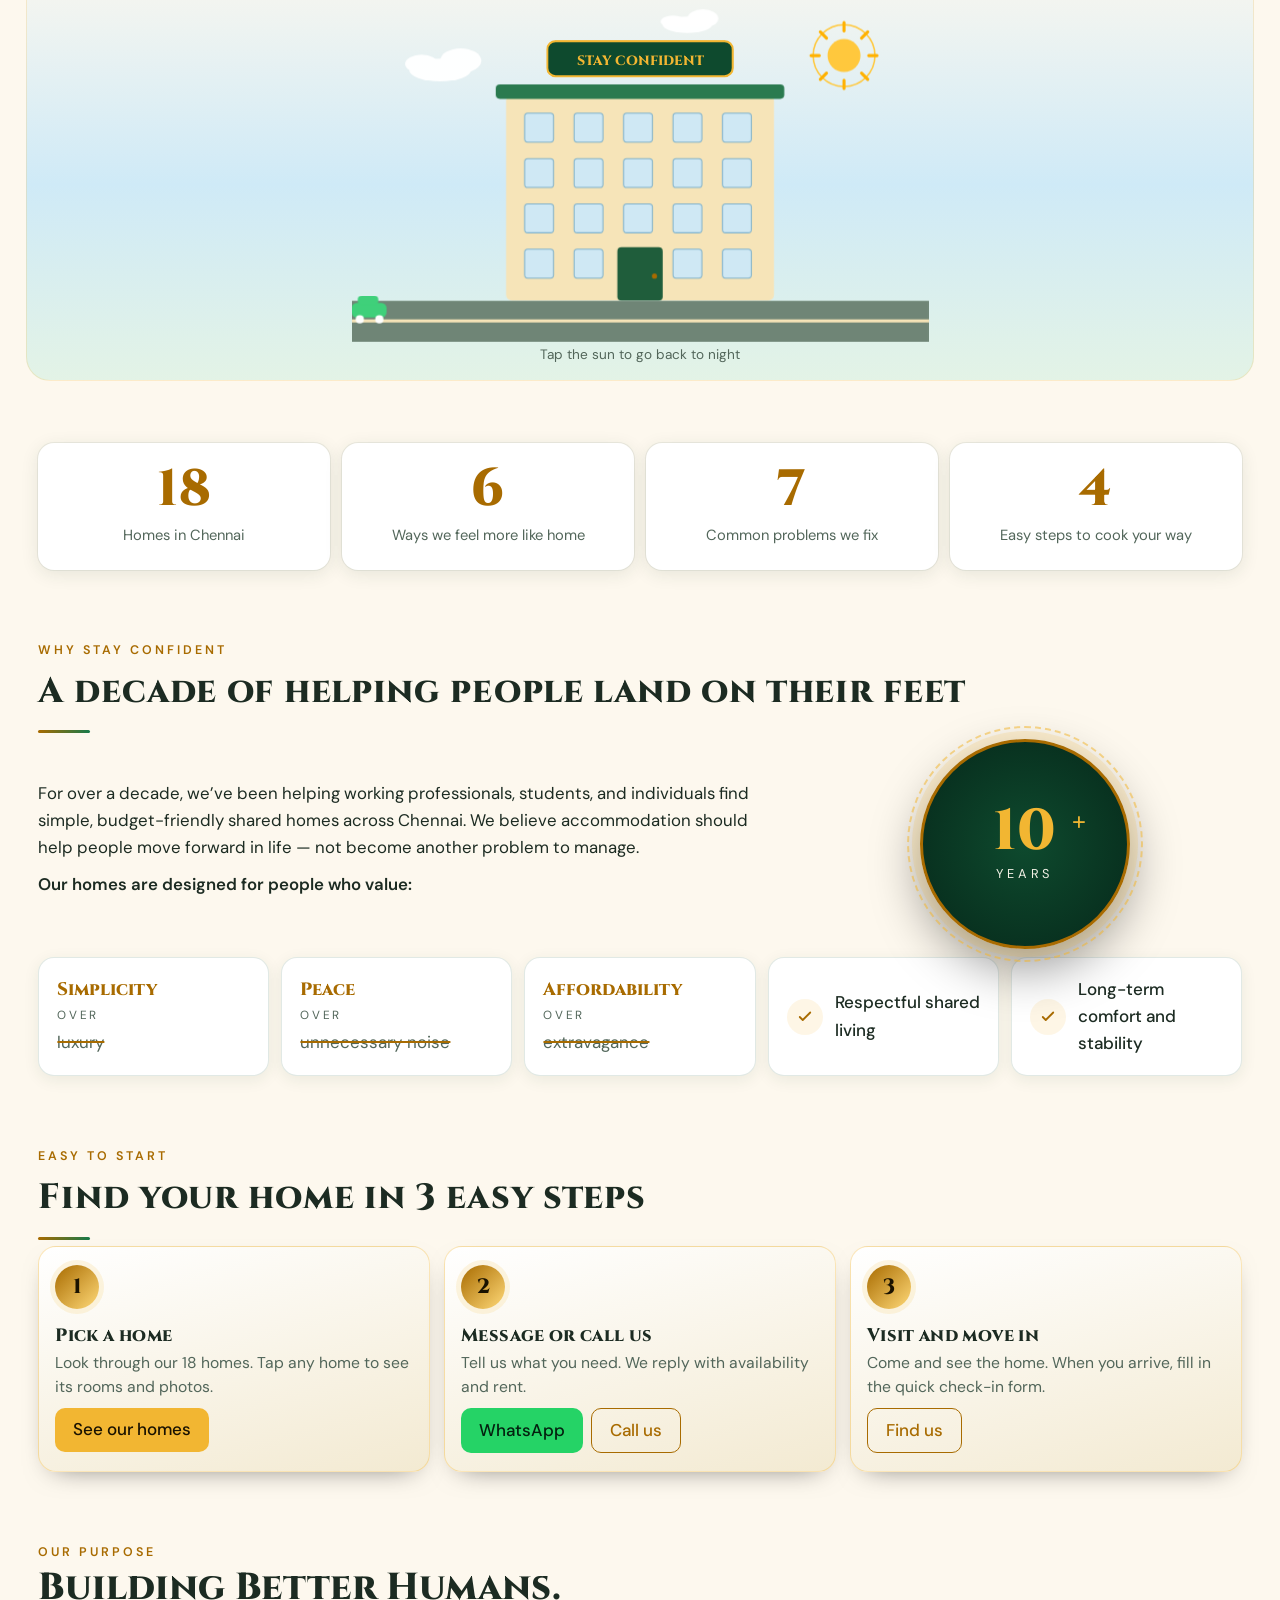
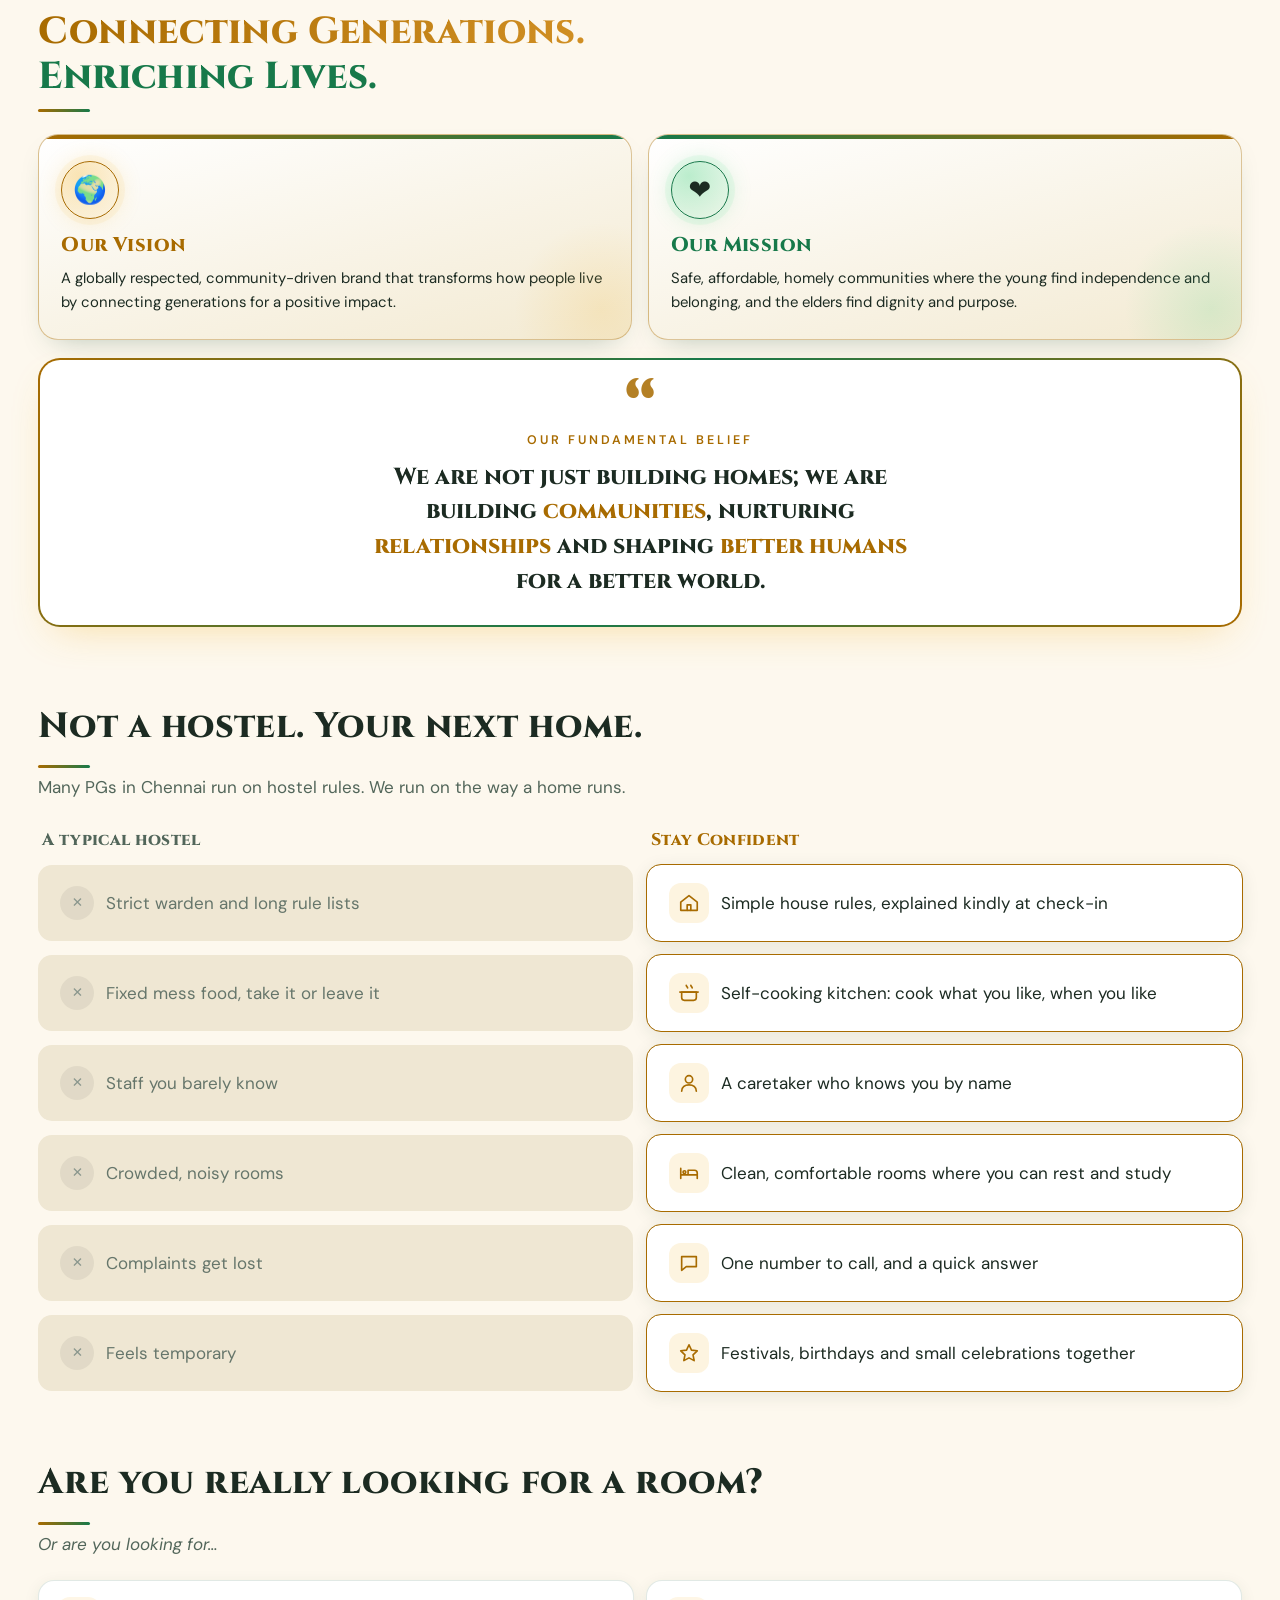
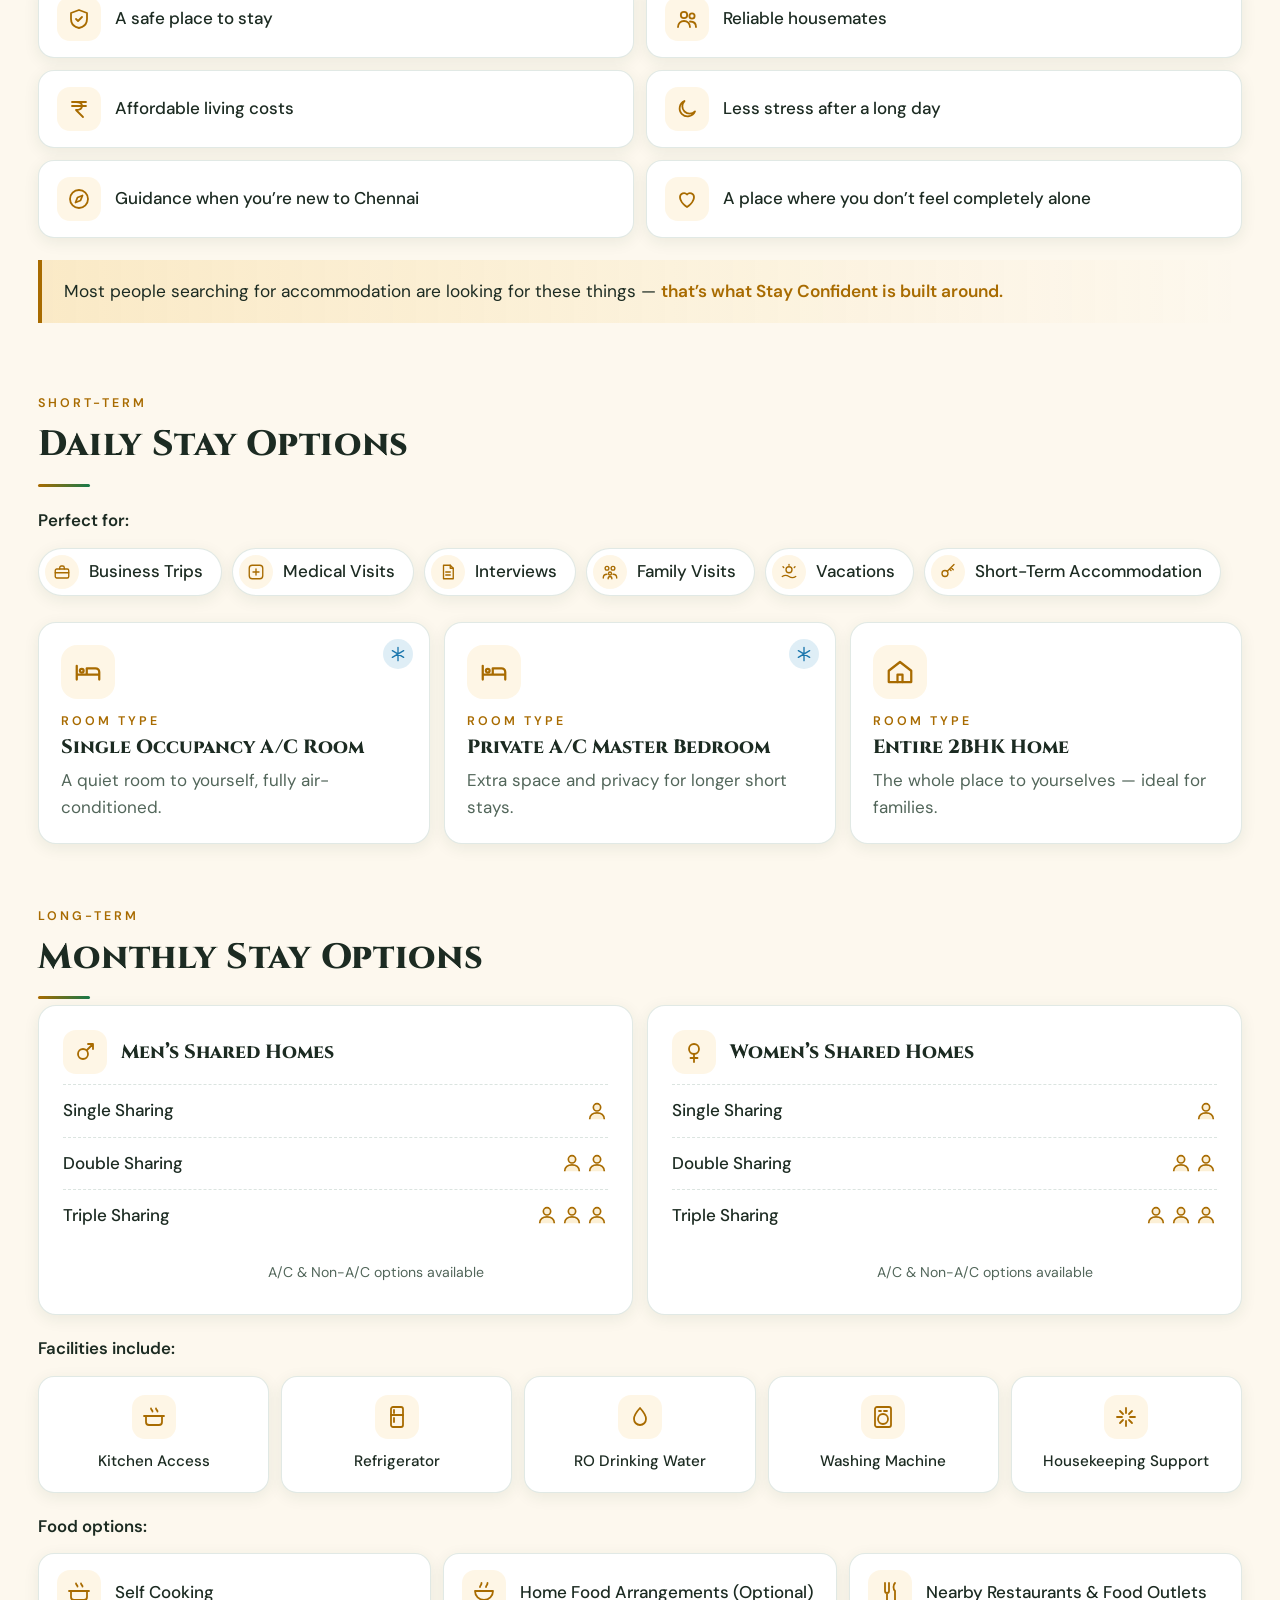
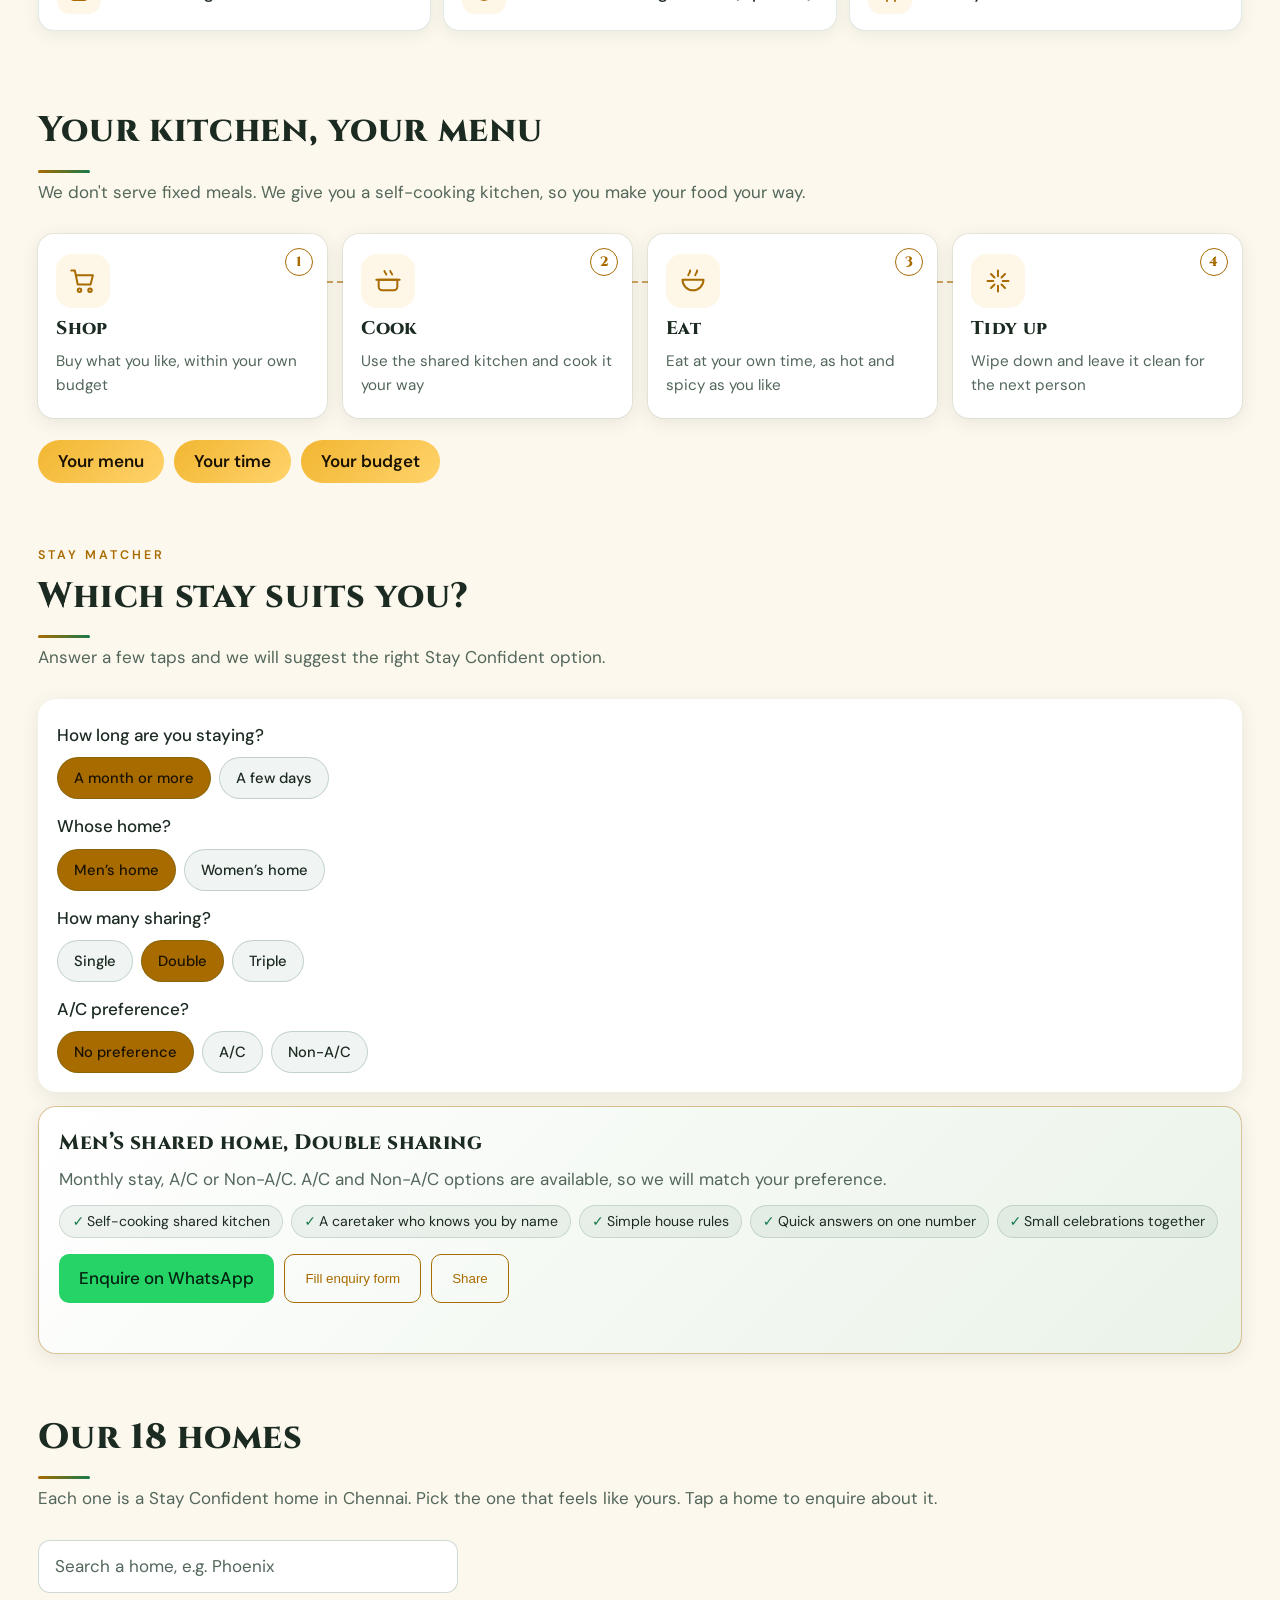
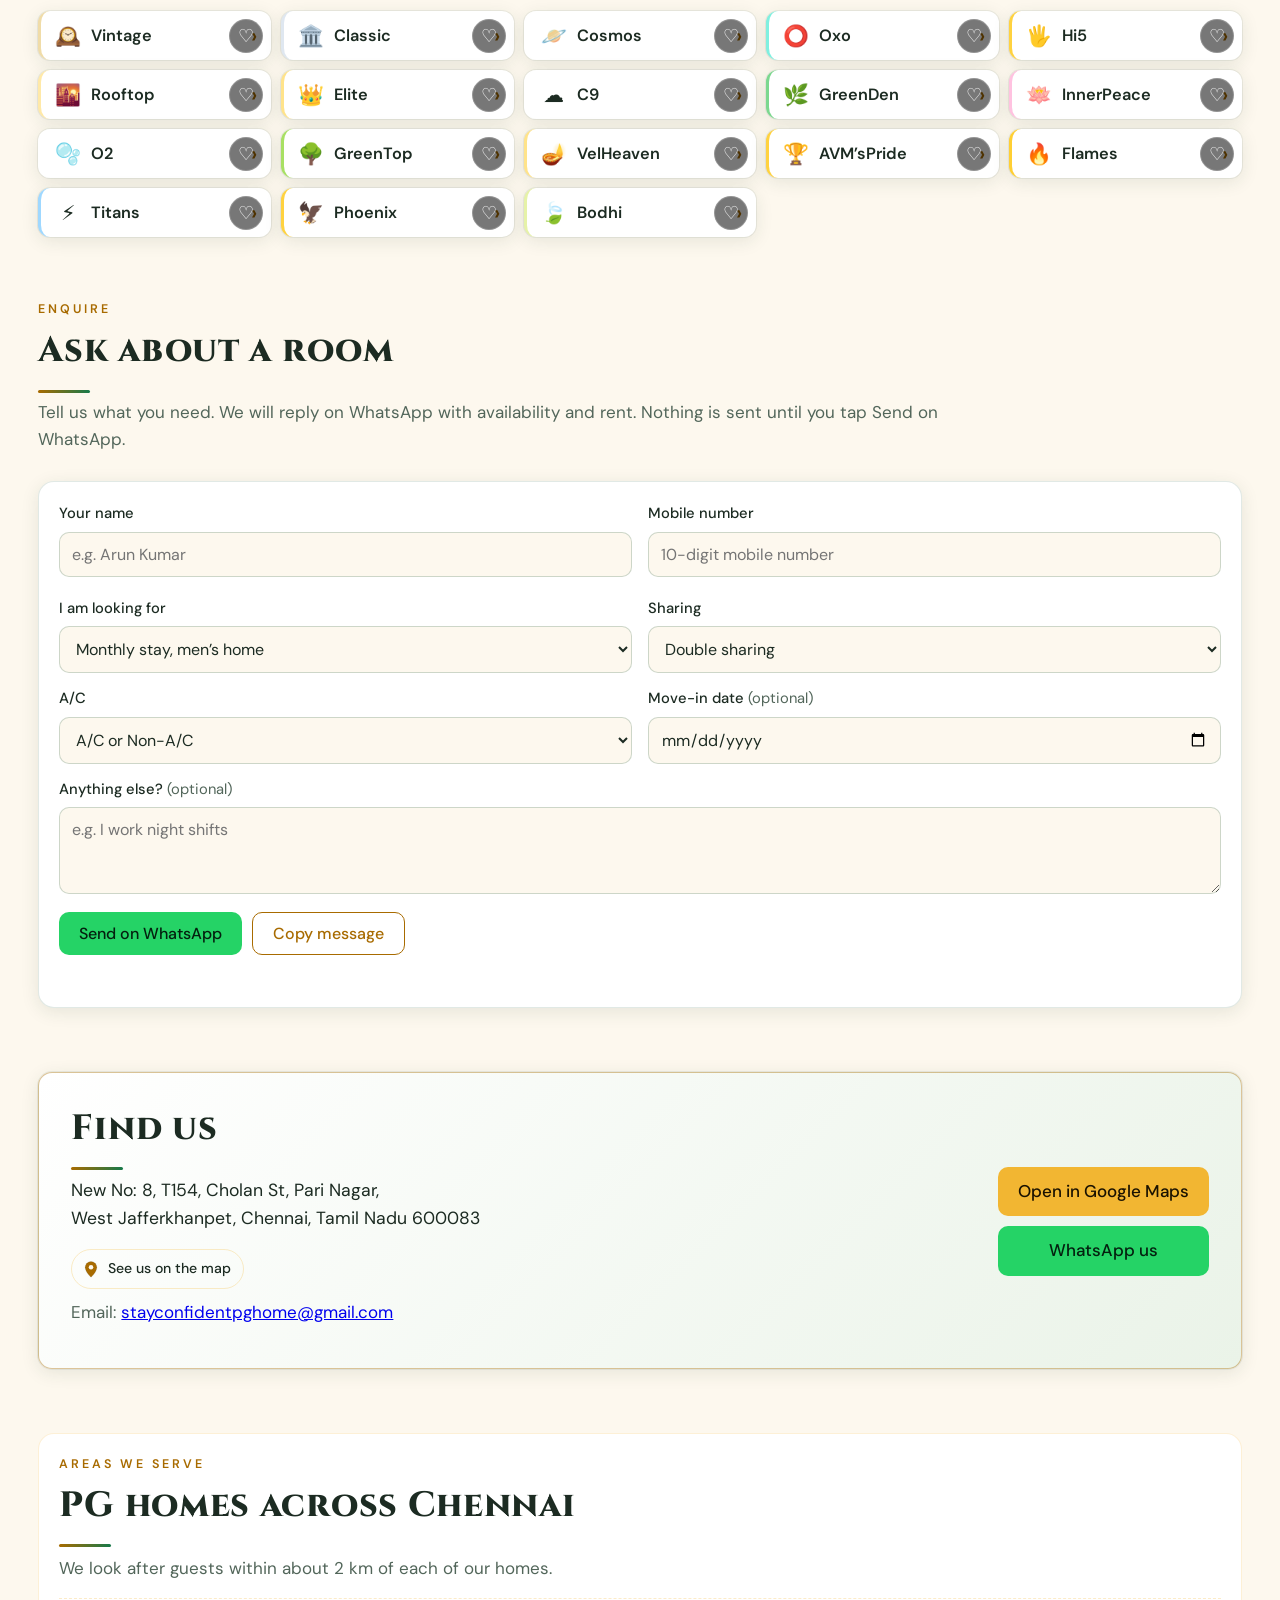
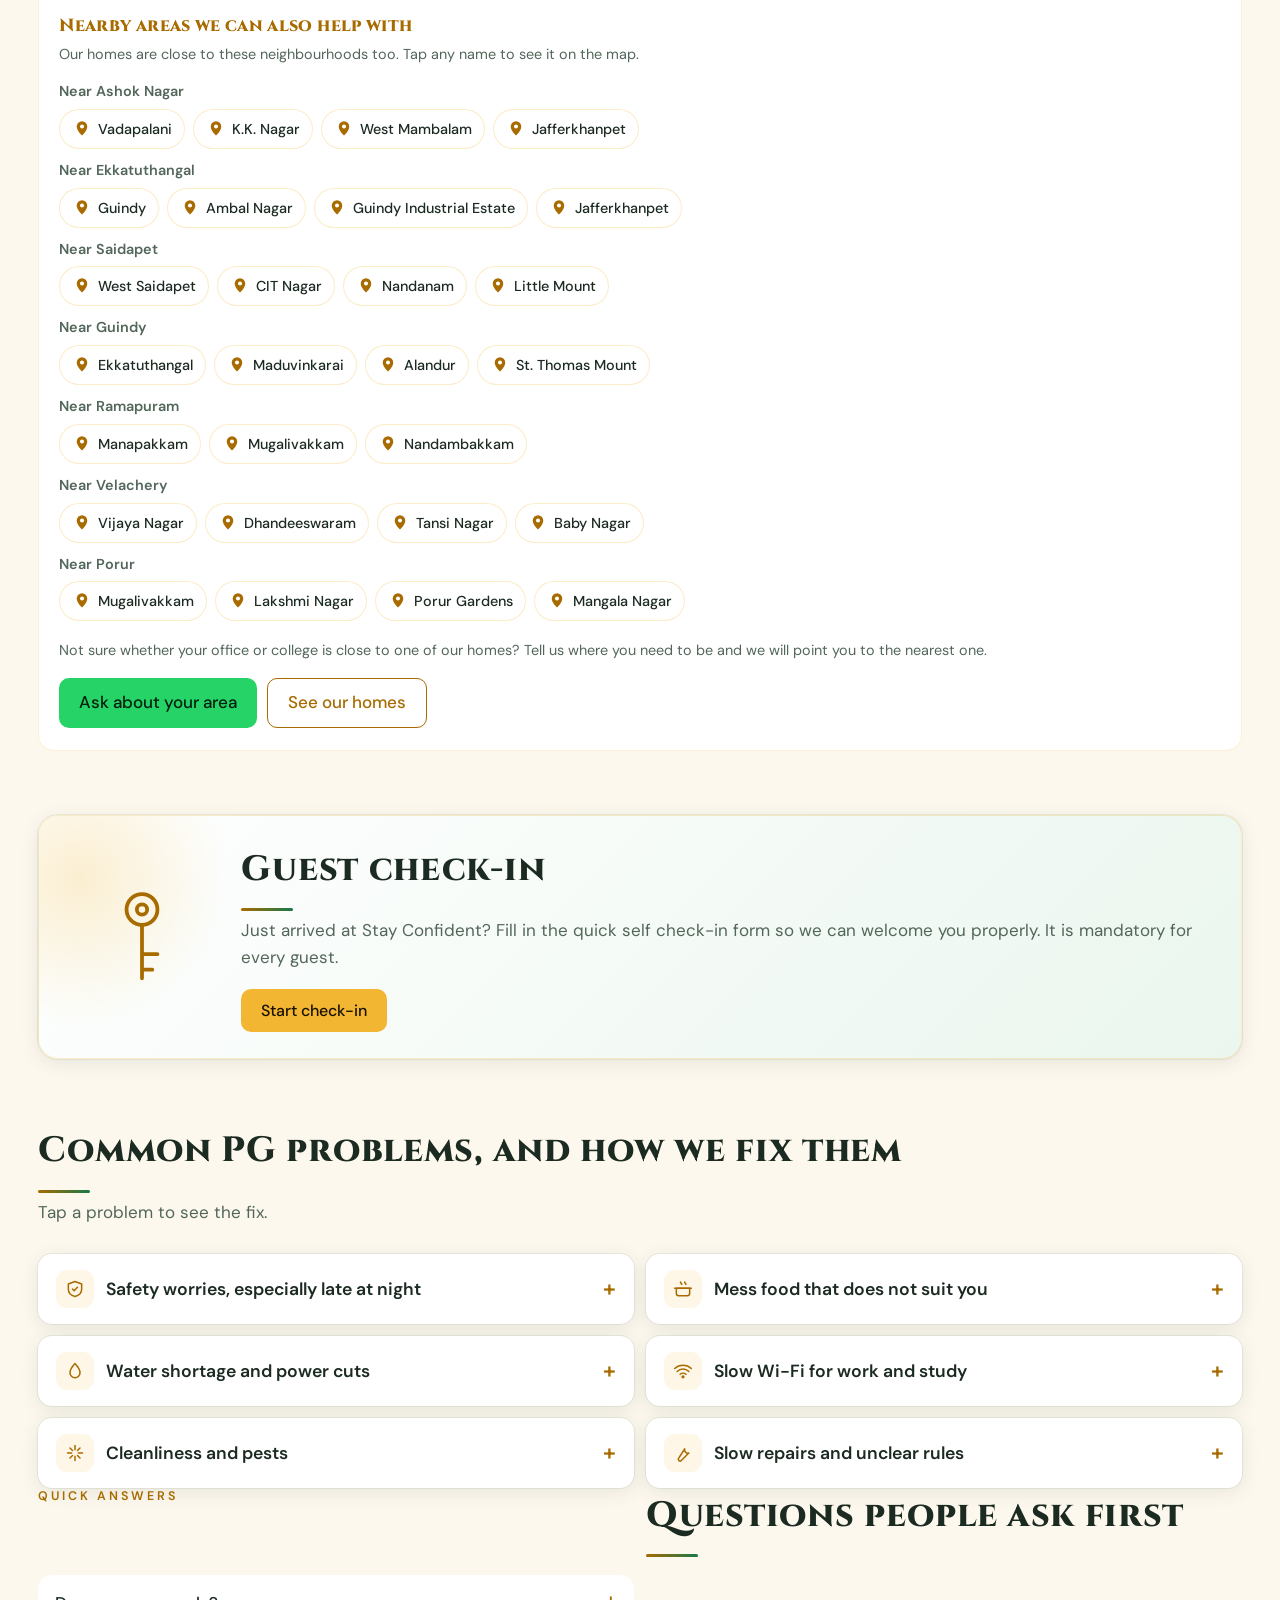
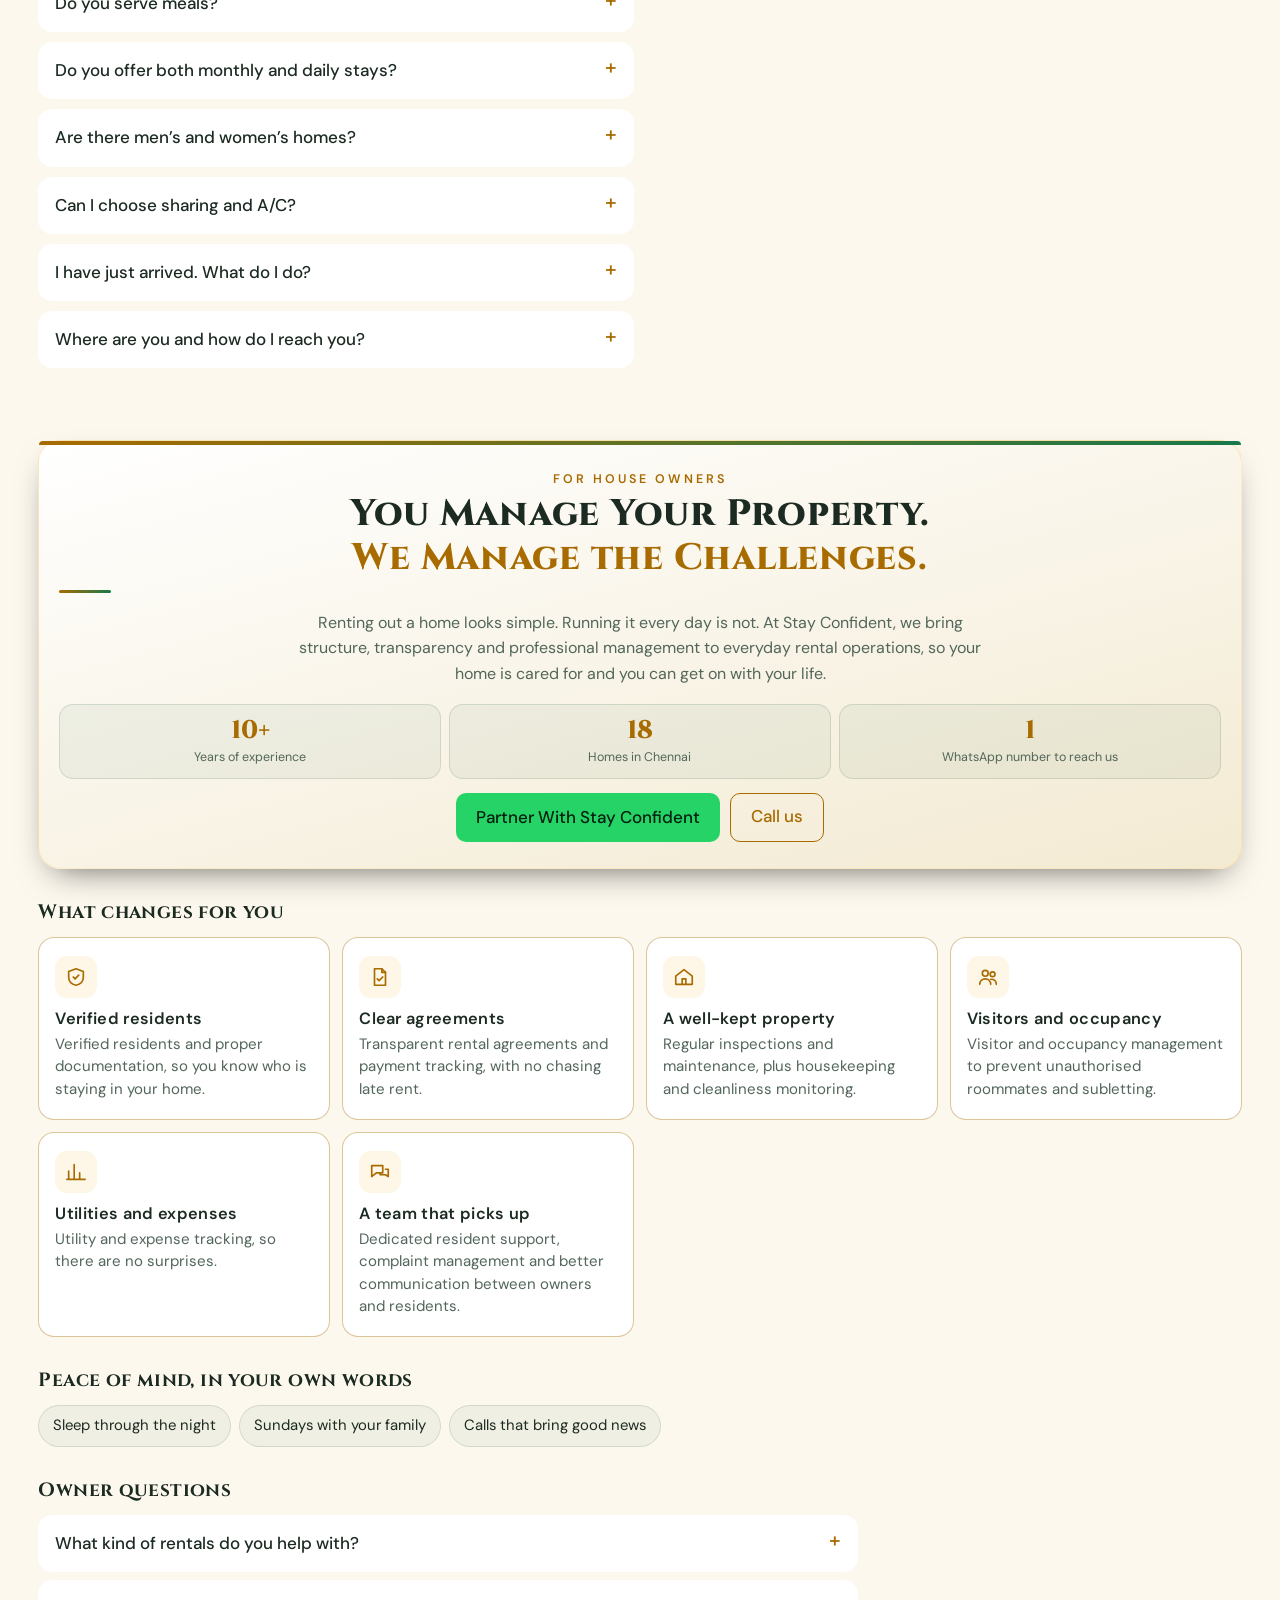
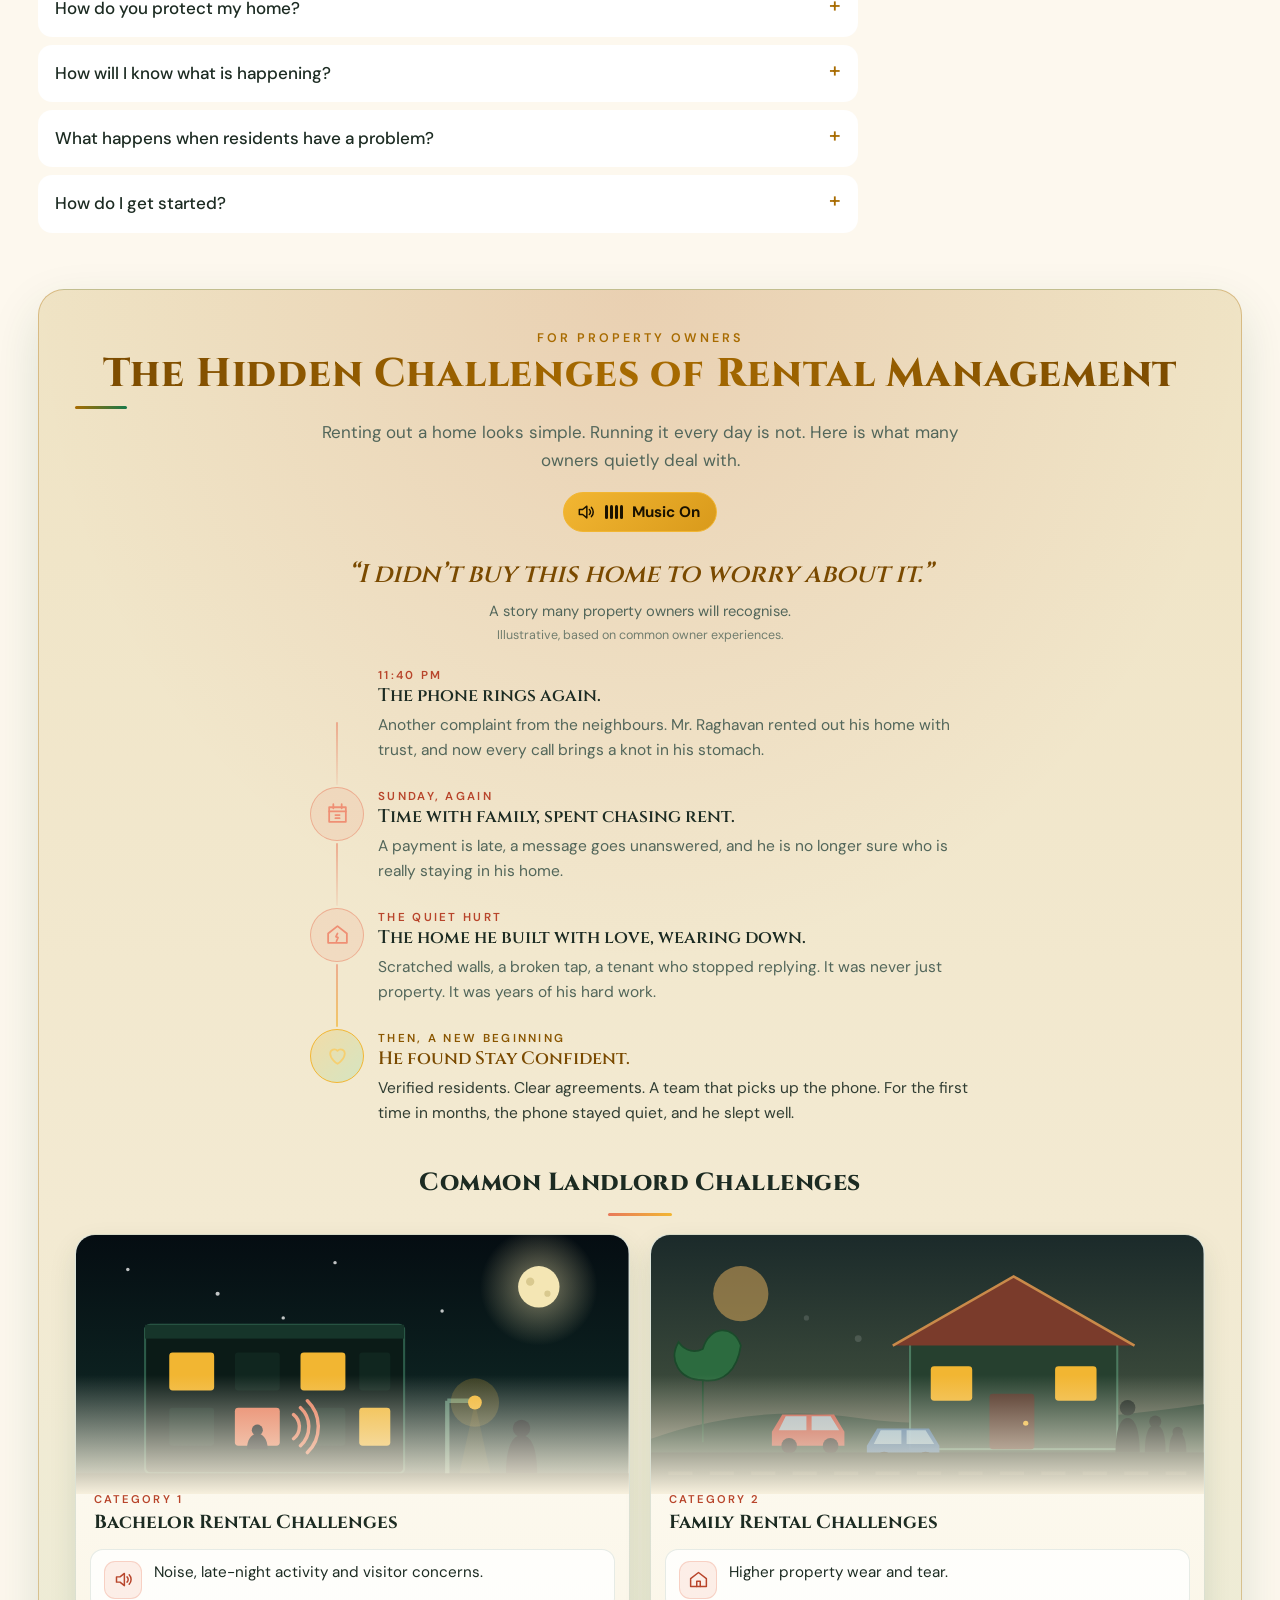
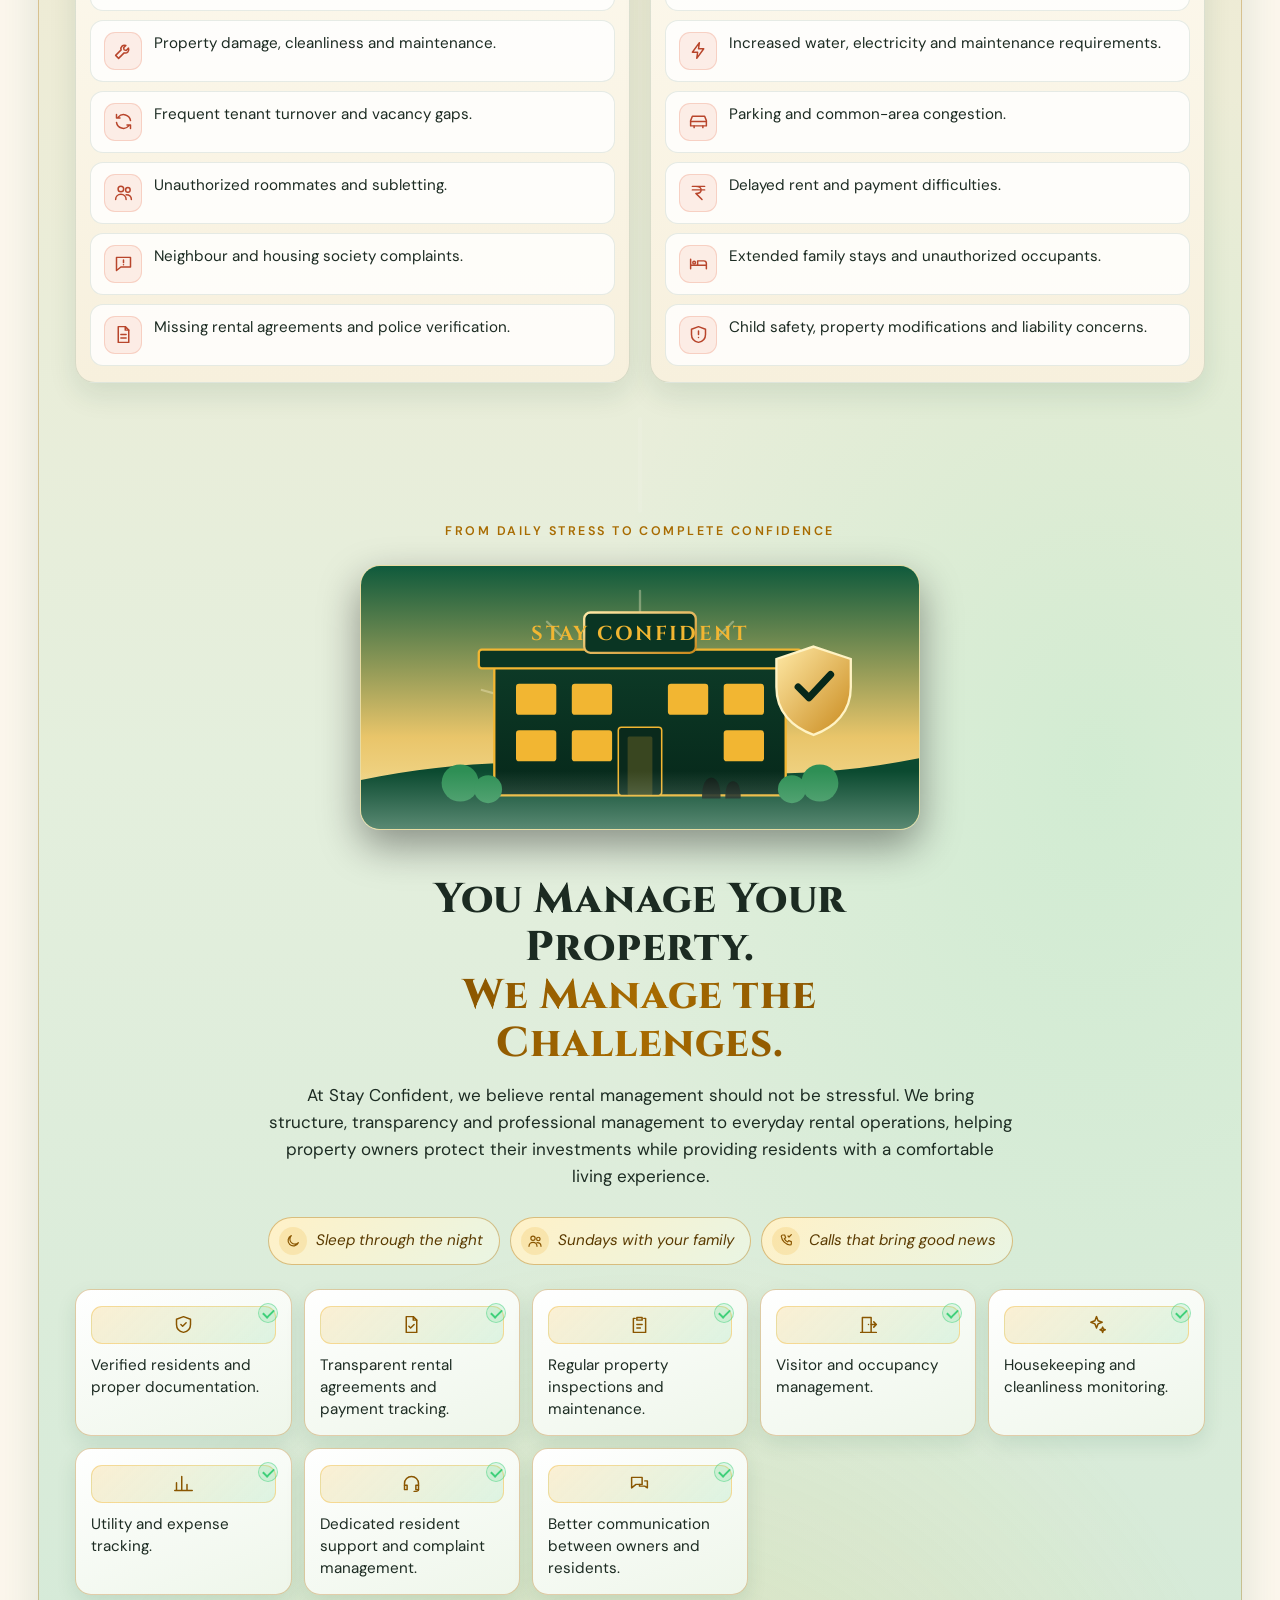
==== commit fc7c1210: "Add files via upload" ====
--- a/index.html
+++ b/index.html
@@ -218,9 +218,9 @@
 <span class="flash"></span>
 <button class="skip" id="skip" type="button">Skip intro</button>
 </div>
-
-
-
+<script>(function(){try{if("scrollRestoration" in history)history.scrollRestoration="manual"}catch(e){}window.scrollTo(0,0);window.addEventListener("pageshow",function(){window.scrollTo(0,0)});window.addEventListener("load",function(){setTimeout(function(){var h=document.documentElement;if(h.classList.contains("intro-on"))window.scrollTo(0,0)},0)})})();</script>
+<script>(function(){var r=document.documentElement;if(window.matchMedia&&matchMedia("(prefers-reduced-motion: reduce) and (min-width: 99999px)").matches)return;r.classList.add("intro-on","intro-hold");setTimeout(function(){r.classList.remove("intro-on","intro-hold")},9000)})();</script>
+<script>(function(){var t="light";try{if(localStorage.getItem("sc-theme2")==="dark")t="dark"}catch(e){}document.documentElement.setAttribute("data-theme",t)})();</script>
 <header class="nav" id="nav">
 <div class="nav-in">
 <a class="brand" href="#top"><span class="bl"><img id="navlogo" alt="" width="40" height="40"></span><span>Stay Confident</span></a>
@@ -372,12 +372,12 @@
 <circle class="cball" cx="256" cy="68" r="3.5"/>
 <text class="tfade" x="70" y="46" text-anchor="middle">Sunday cricket</text>
 <g class="qm"><text class="qt" x="204" y="52" text-anchor="middle">SIX!</text></g>
-</svg></div><div class="cap"><h3>Cricket on the terrace</h3><p>A tennis ball, one bat, and a big six over the water tank. Everyone shouts and laughs.</p></div></div>
+</svg></div><div class="cap"><h3>Cricket with friends</h3><p>A tennis ball, one bat, and a big six over the water tank. Everyone shouts and laughs.</p></div></div>
 <div class="sc"><div class="av"><svg class="art" viewBox="0 20 360 92" aria-hidden="true"><path class="dr m" pathLength="1" d="M0 106H360" style="--d:0"/><path class="dr" pathLength="1" d="M232 106V70M232 94h100M332 106V88" style="--d:1"/><path class="dr" pathLength="1" d="M262 94V84h46v10" style="--d:2"/><g class="fi" style="--i:4"><circle cx="250" cy="86" r="6"/><path d="M256 88h8"/></g><g class="tfade"><circle cx="318" cy="46" r="10"/><path d="M318 41v10M313 46h10"/></g><g class="walk4"><g transform="translate(30 106)"><g class="bob" style=""><circle cx="0" cy="-36" r="6"/><path d="M0 -30V-14M0 -14L-5 0M0 -14L5 0M0 -26L5 -22"/><path d="M4 -22h12a6 6 0 0 1-12 0z"/></g></g></g></svg></div><div class="cap"><h3>When Sourav fell ill</h3><p>His friends brought hot soup and took him to the doctor. He never felt alone.</p></div></div>
 <div class="sc"><div class="av"><svg class="art" viewBox="0 0 360 120" aria-hidden="true"><defs><clipPath id="flc"><rect x="0" y="0" width="360" height="120"/></clipPath></defs><path class="dr m" pathLength="1" d="M0 112H360" style="--d:0"/><path class="dr" pathLength="1" d="M122 112V48h106v64M112 48L175 20l63 28M122 80h106" style="--d:1"/><rect class="dr" pathLength="1" x="138" y="56" width="16" height="16" rx="2" style="--d:2"/><rect class="dr" pathLength="1" x="196" y="56" width="16" height="16" rx="2" style="--d:2"/><path class="dr" pathLength="1" d="M168 112V92h14v20" style="--d:3"/><g class="tfade"><circle cx="146" cy="63" r="3.4"/><path d="M141 71c1-3 9-3 10 0"/><circle cx="204" cy="63" r="3.4"/><path d="M199 71c1-3 9-3 10 0M212 64l12-2"/></g><path class="rn" d="M30 14l-3 9" style="--i:0"/><path class="rn" d="M62 6l-3 9" style="--i:1"/><path class="rn" d="M92 22l-3 9" style="--i:2"/><path class="rn" d="M118 10l-3 9" style="--i:3"/><path class="rn" d="M150 4l-3 9" style="--i:4"/><path class="rn" d="M188 12l-3 9" style="--i:5"/><path class="rn" d="M222 6l-3 9" style="--i:6"/><path class="rn" d="M252 18l-3 9" style="--i:7"/><path class="rn" d="M284 8l-3 9" style="--i:8"/><path class="rn" d="M316 16l-3 9" style="--i:9"/><path class="rn" d="M338 6l-3 9" style="--i:10"/><path class="rn" d="M46 36l-3 9" style="--i:11"/><path class="rn" d="M104 40l-3 9" style="--i:12"/><path class="rn" d="M262 38l-3 9" style="--i:13"/><path class="rn" d="M322 40l-3 9" style="--i:14"/><g class="boat"><path d="M252 101h54l-9 10h-36z"/><circle cx="279" cy="88" r="4"/><path d="M279 92v9M279 96l-7-3"/></g><rect class="parcel" x="231" y="62" width="7" height="7" rx="1.5"/><g clip-path="url(#flc)"><g class="fldg"><path class="fld" d="M-40 100 q7.5 -6 15 0 t15 0 t15 0 t15 0 t15 0 t15 0 t15 0 t15 0 t15 0 t15 0 t15 0 t15 0 t15 0 t15 0 t15 0 t15 0 t15 0 t15 0 t15 0 t15 0 t15 0 t15 0 t15 0 t15 0 t15 0 t15 0 t15 0 t15 0 t15 0 t15 0 L400 130 L-40 130Z"/></g></g><text class="tfade" x="62" y="62" text-anchor="middle">Heavy rain</text></svg></div><div class="cap"><h3>When Chennai floods</h3><p>Rain filled the road and the power went off. They carried bags upstairs, shared food and candles, and checked on every neighbour. Nobody waited alone.</p></div></div>
 <div class="sc"><div class="av"><svg class="art" viewBox="0 0 360 130" aria-hidden="true"><path class="dr m" pathLength="1" d="M20 118H340" style="--d:0"/><g class="fi" style="--i:0"><g transform="translate(60 118)"><circle cx="0" cy="-36" r="6"/><path d="M0 -30V-14M0 -14L-5 0M0 -14L5 0"/><path d="M0 -26L7 -36"/></g></g><g class="fi" style="--i:1"><g transform="translate(100 118)"><circle cx="0" cy="-36" r="6"/><path d="M0 -30V-14M0 -14L-5 0M0 -14L5 0"/><path d="M0 -26L7 -36"/></g></g><g class="fi" style="--i:2"><g transform="translate(140 118)"><circle cx="0" cy="-36" r="6"/><path d="M0 -30V-14M0 -14L-5 0M0 -14L5 0"/><path d="M0 -26L7 -36"/></g></g><g class="walk8"><g transform="translate(190 118)"><g class="bob" style=""><circle cx="0" cy="-36" r="6"/><path d="M0 -30V-14M0 -14L-5 0M0 -14L5 0M0 -26L5 -22"/><rect x="4" y="-26" width="9" height="12" rx="2"/></g></g></g><text class="tfade" x="280" y="40" text-anchor="middle">Pongal holidays</text></svg></div><div class="cap"><h3>Going home for Pongal?</h3><p>“Come back soon, da.” Home means the people you love, not only a place.</p></div></div>
 <div class="sc"><div class="av"><svg class="art" viewBox="0 0 360 130" aria-hidden="true"><path class="dr m" pathLength="1" d="M20 118H340" style="--d:0"/><g class="fi" style="--i:0"><g transform="translate(120 118)"><circle cx="0" cy="-36" r="6"/><path d="M0 -30V-14M0 -14L-5 0M0 -14L5 0"/></g></g><g class="fi" style="--i:1"><g transform="translate(160 118)"><circle cx="0" cy="-36" r="6"/><path d="M0 -30V-14M0 -14L-5 0M0 -14L5 0"/></g></g><g class="fi" style="--i:2"><g transform="translate(200 118)"><circle cx="0" cy="-36" r="6"/><path d="M0 -30V-14M0 -14L-5 0M0 -14L5 0"/></g></g><g class="fi" style="--i:3"><g transform="translate(240 118)"><circle cx="0" cy="-36" r="6"/><path d="M0 -30V-14M0 -14L-5 0M0 -14L5 0"/></g></g><path class="dr" pathLength="1" d="M120 92H240" style="--d:14"/></svg></div><div class="cap"><h3>Not roommates. Family.</h3><p>Years later, they still meet every Sunday for lunch. Once a home, always a family.</p></div></div></div>
-<div class="ctl"><button class="pp" type="button" aria-label="Pause story"><svg viewBox="0 0 24 24" aria-hidden="true"><path d="M8 5v14M16 5v14"/></svg></button><div class="segs"><button class="seg" type="button" aria-label="Scene 1: Five places, one family"><i></i></button><button class="seg" type="button" aria-label="Scene 2: Sunday kitchen"><i></i></button><button class="seg" type="button" aria-label="Scene 3: Cricket on the terrace"><i></i></button><button class="seg" type="button" aria-label="Scene 4: When one fell ill"><i></i></button><button class="seg" type="button" aria-label="Scene 5: When Chennai floods"><i></i></button><button class="seg" type="button" aria-label="Scene 6: Going home for Pongal"><i></i></button><button class="seg" type="button" aria-label="Scene 7: Not roommates, family"><i></i></button></div></div></div>
+<div class="ctl"><button class="pp" type="button" aria-label="Pause story"><svg viewBox="0 0 24 24" aria-hidden="true"><path d="M8 5v14M16 5v14"/></svg></button><div class="segs"><button class="seg" type="button" aria-label="Scene 1: Five places, one family"><i></i></button><button class="seg" type="button" aria-label="Scene 2: Sunday kitchen"><i></i></button><button class="seg" type="button" aria-label="Scene 3: Cricket with friends"><i></i></button><button class="seg" type="button" aria-label="Scene 4: When one fell ill"><i></i></button><button class="seg" type="button" aria-label="Scene 5: When Chennai floods"><i></i></button><button class="seg" type="button" aria-label="Scene 6: Going home for Pongal"><i></i></button><button class="seg" type="button" aria-label="Scene 7: Not roommates, family"><i></i></button></div></div></div>
 </div>
 <div class="cbtns"><a class="btn" href="#homes">See our homes</a><a class="btn wa" href="https://wa.me/919884444587?text=Hi%2C%20I%20would%20like%20to%20know%20about%20Stay%20Confident%20PG%20Homes" target="_blank" rel="noopener">WhatsApp us</a></div>
 <p class="call">Landing in a new city is hard. <b>Your first home there shouldn’t be, and with the right people it feels like family.</b></p>
--- a/style.css
+++ b/style.css
@@ -1,4 +1,3 @@
-
 /* ---- main ---- */
 :root{--night:#06281a;--deep:#021810;--amber:#f2b632;--teal:#3fd07a;--ink:#f3f1e6;--mute:#a9c2b3;--card:#0d3a27;
 box-sizing:border-box;padding-top:env(safe-area-inset-top,0px);padding-bottom:env(safe-area-inset-bottom,0px)}
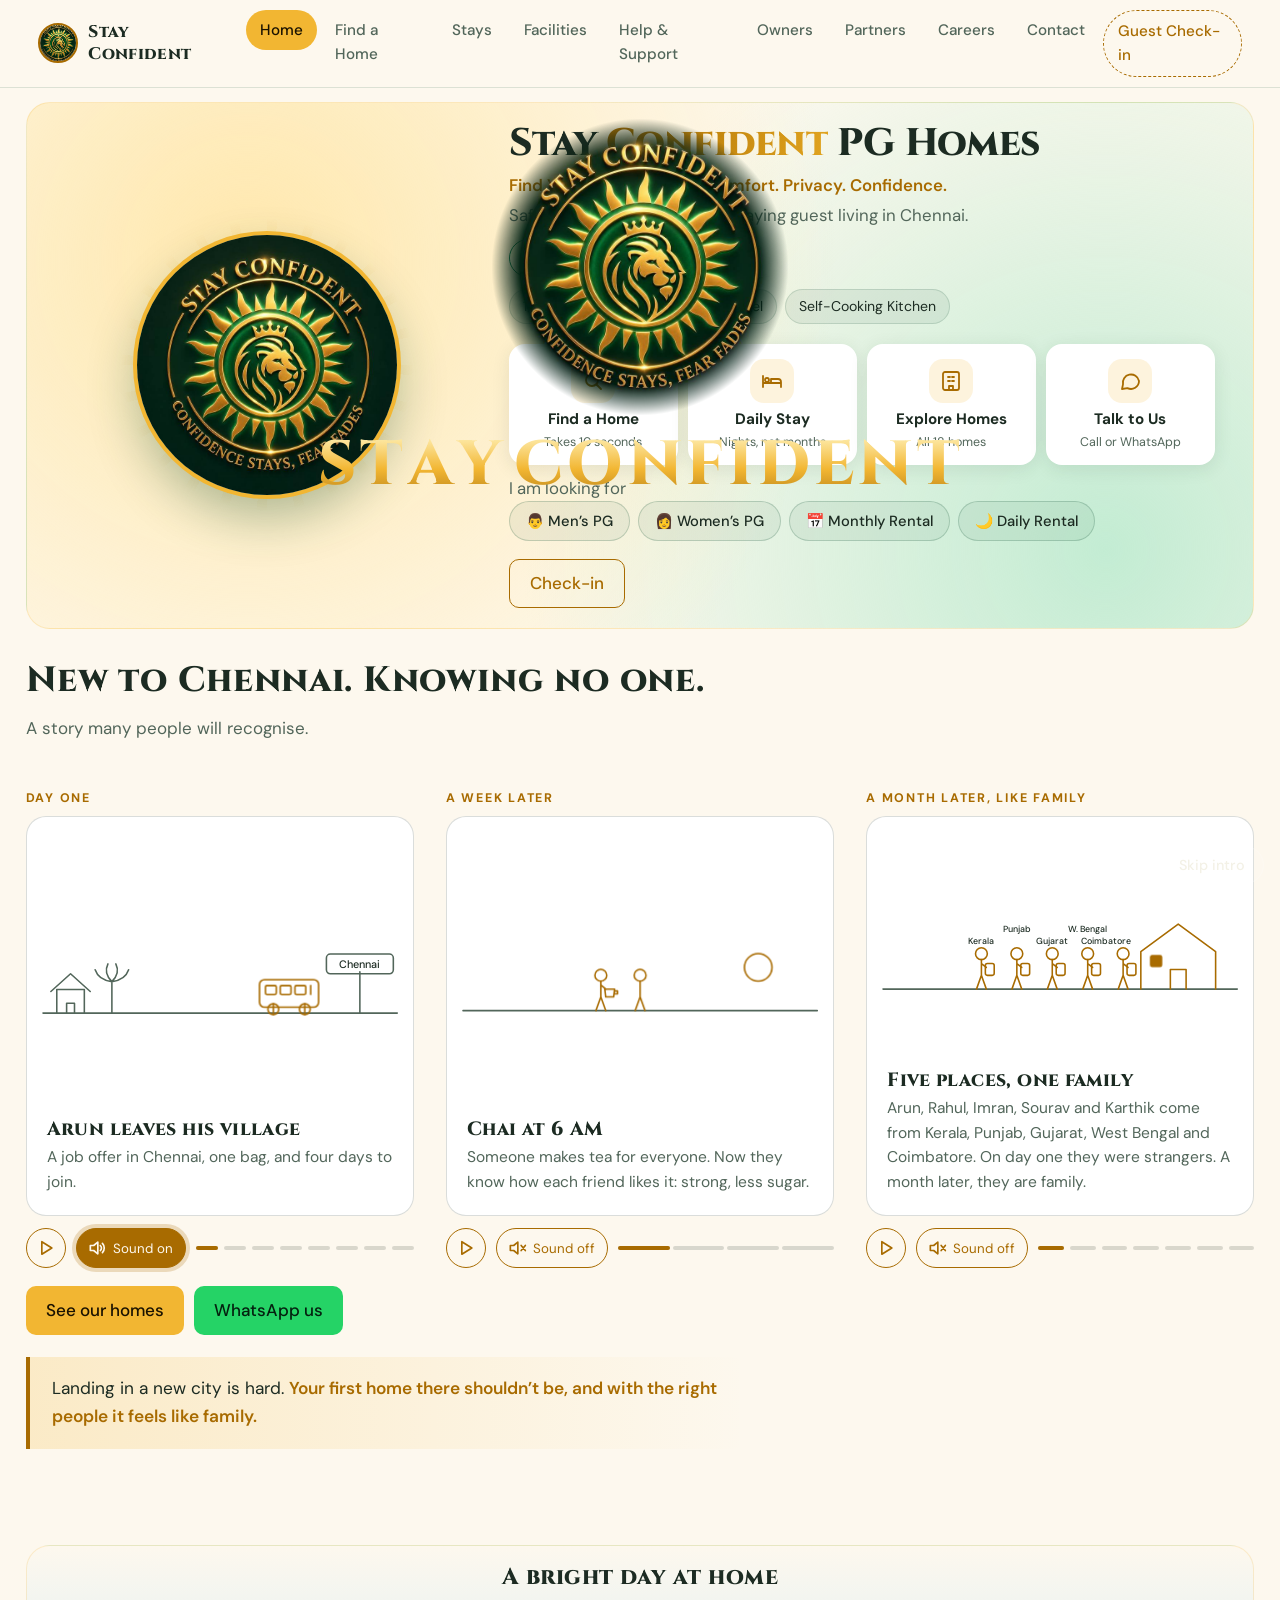
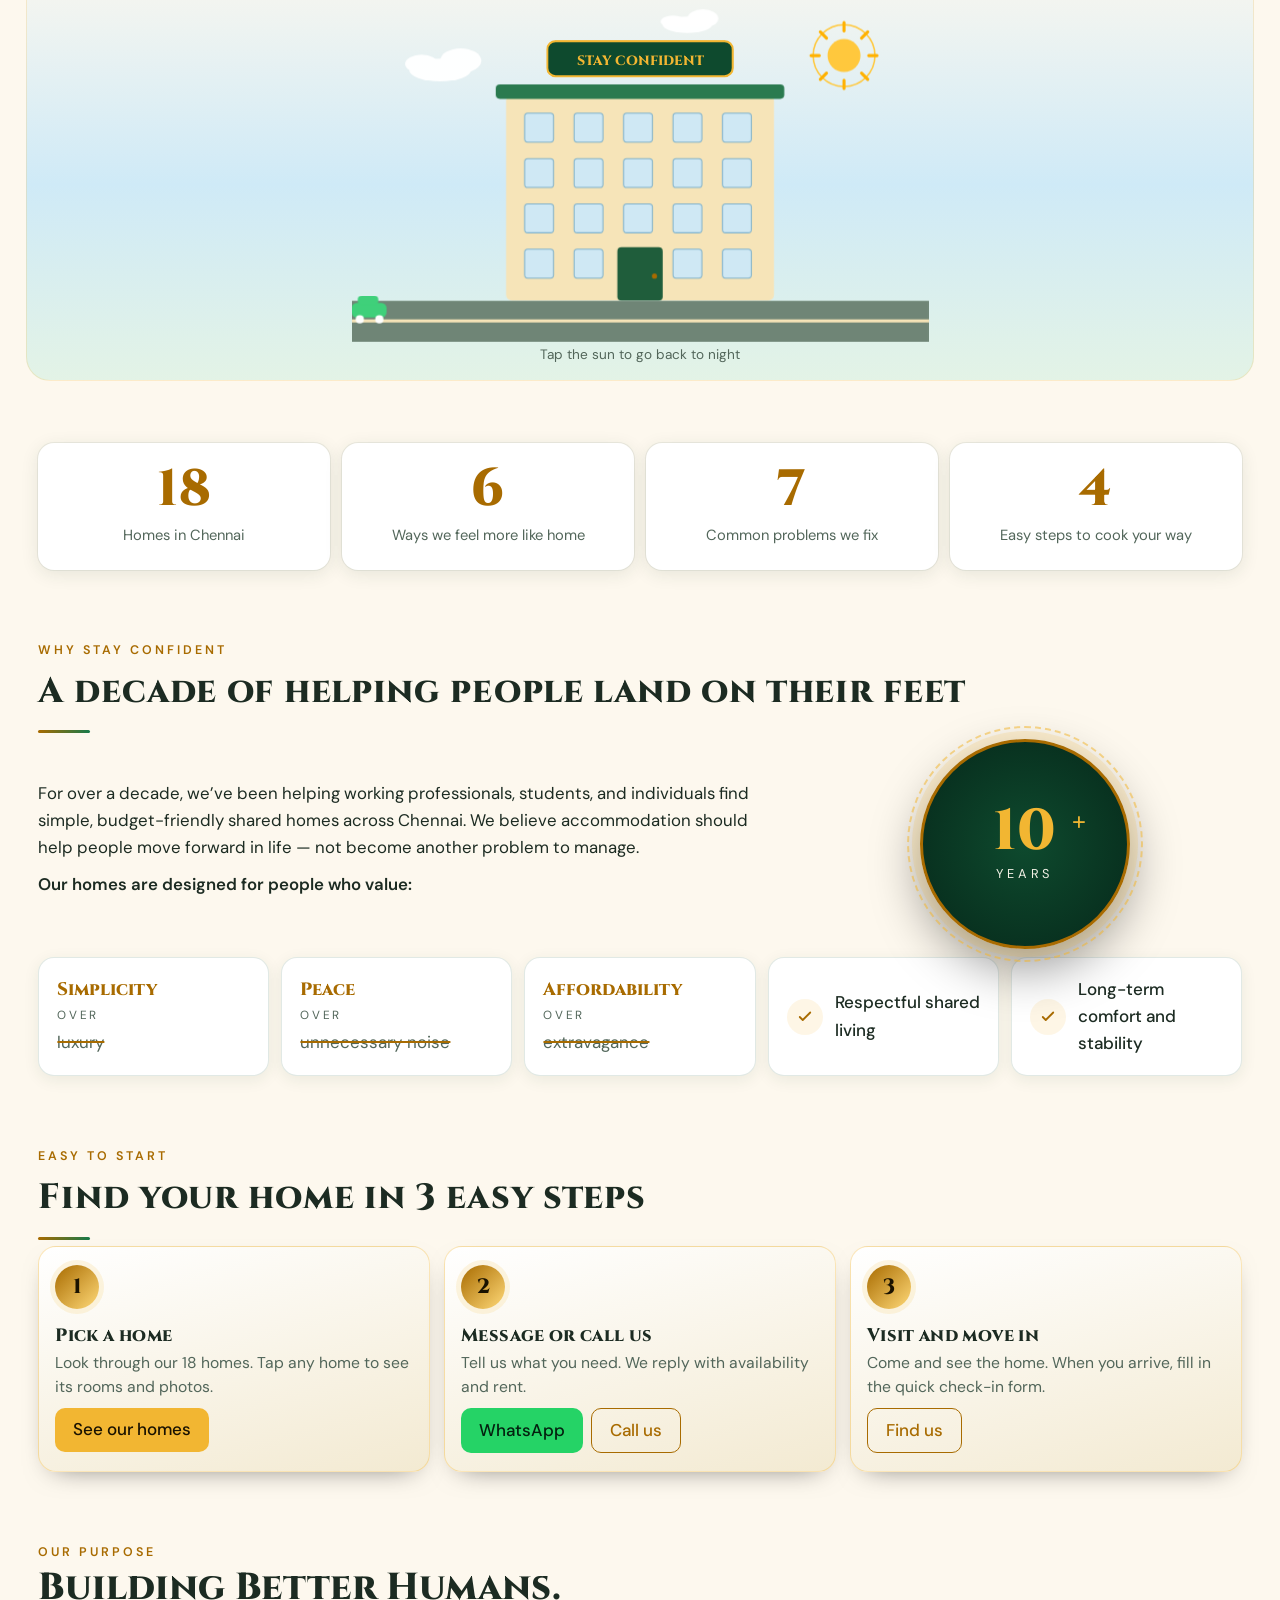
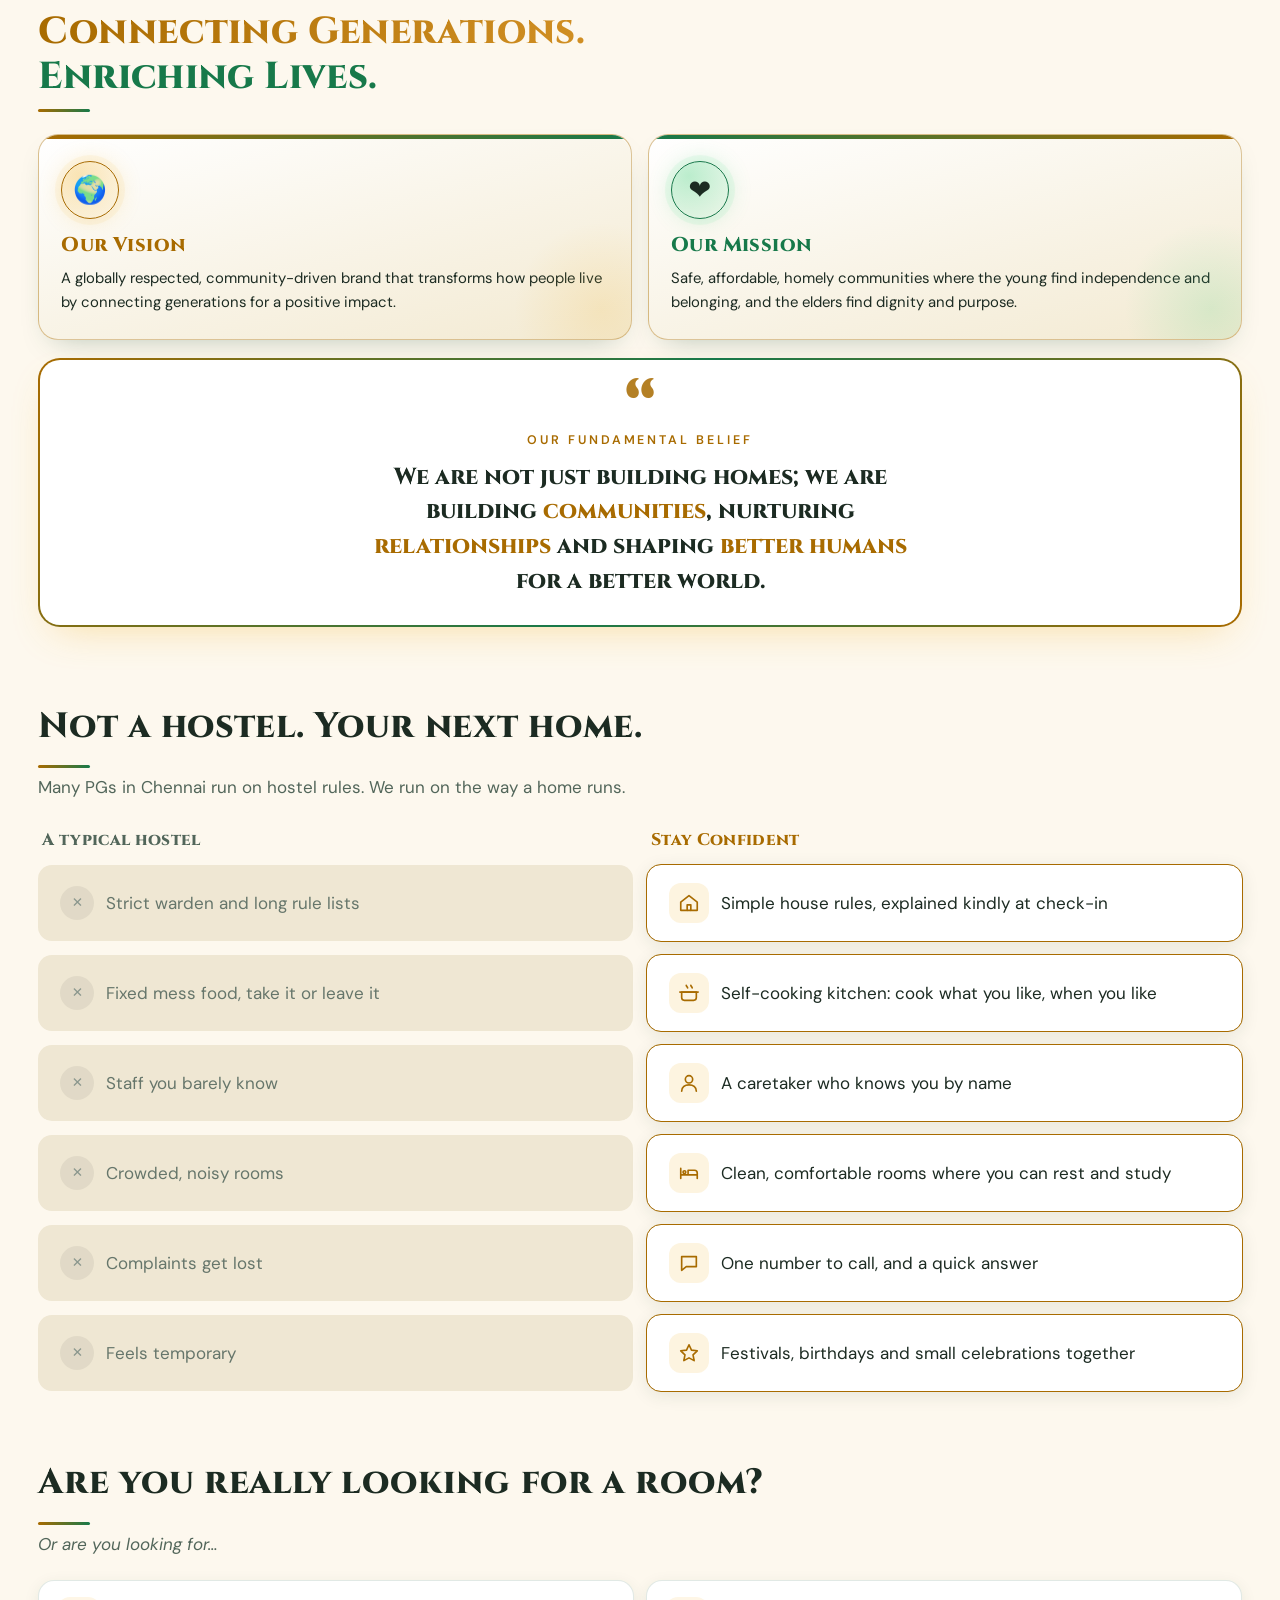
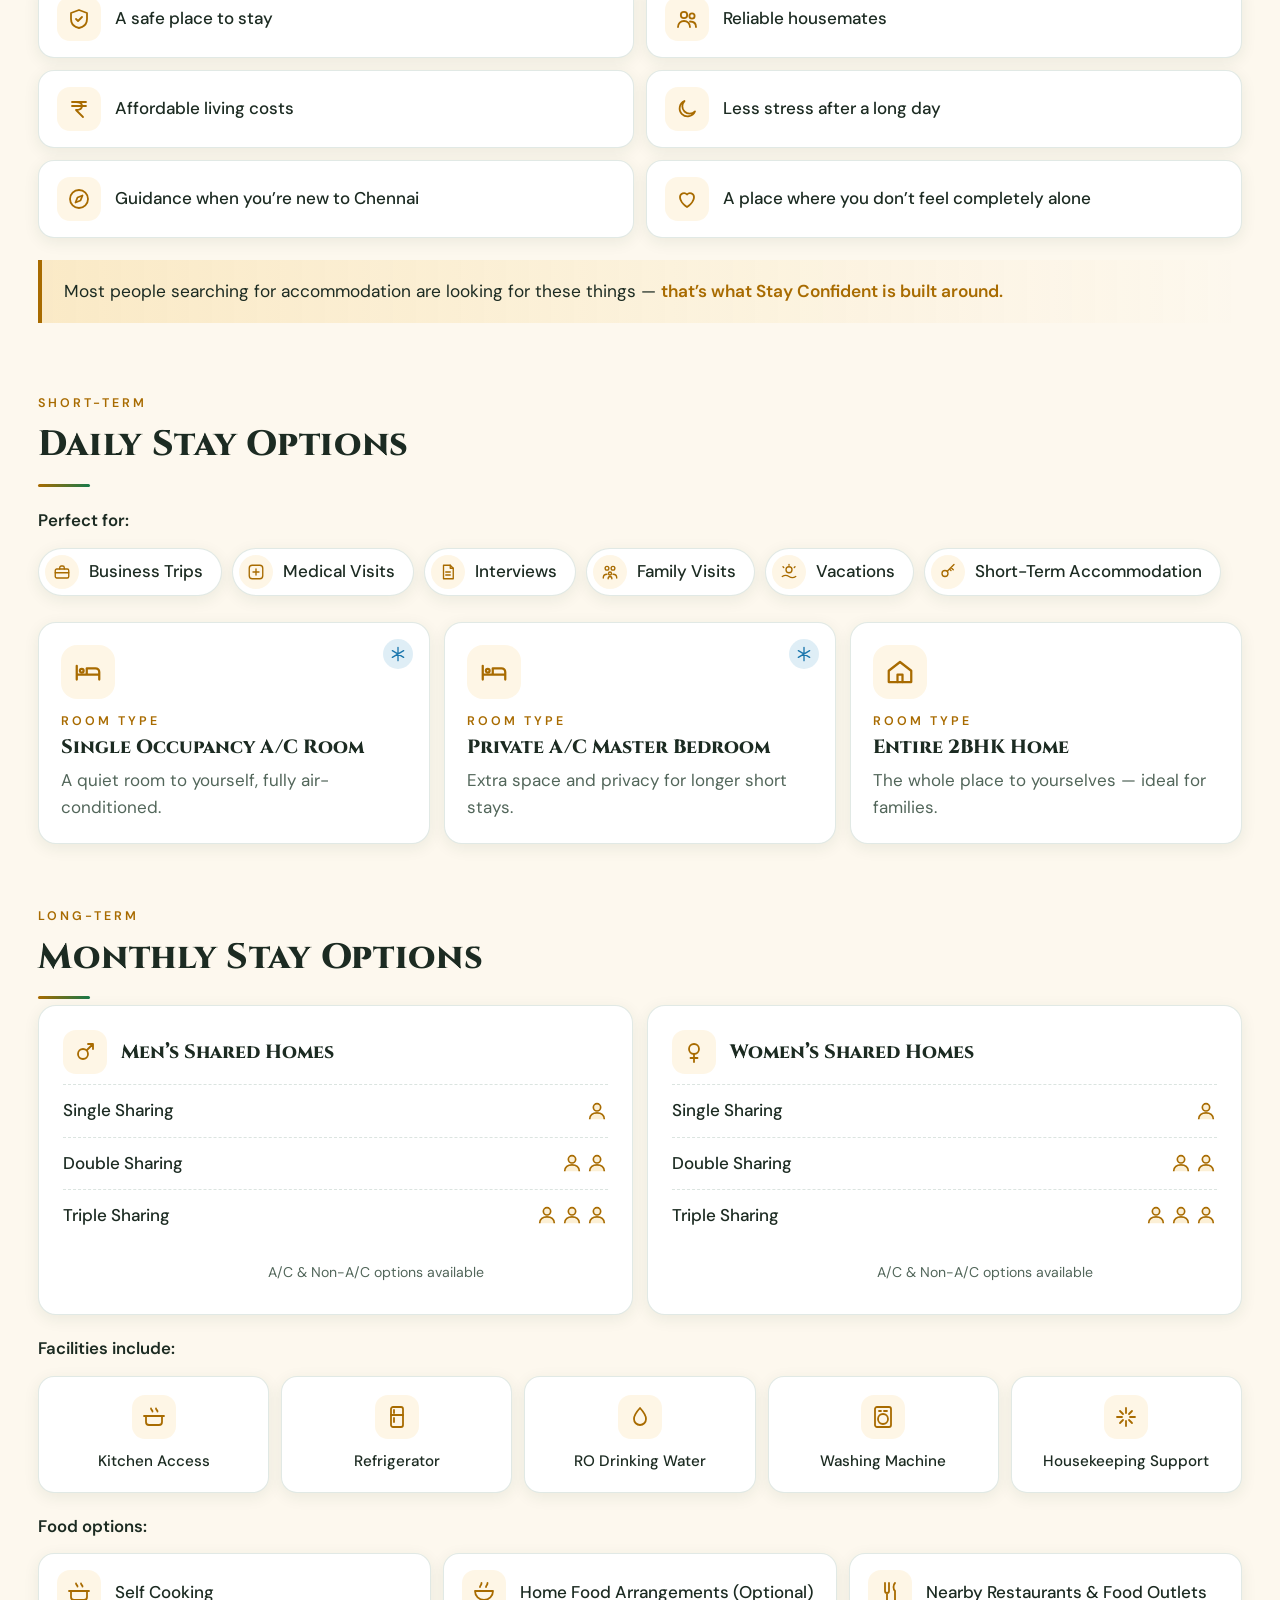
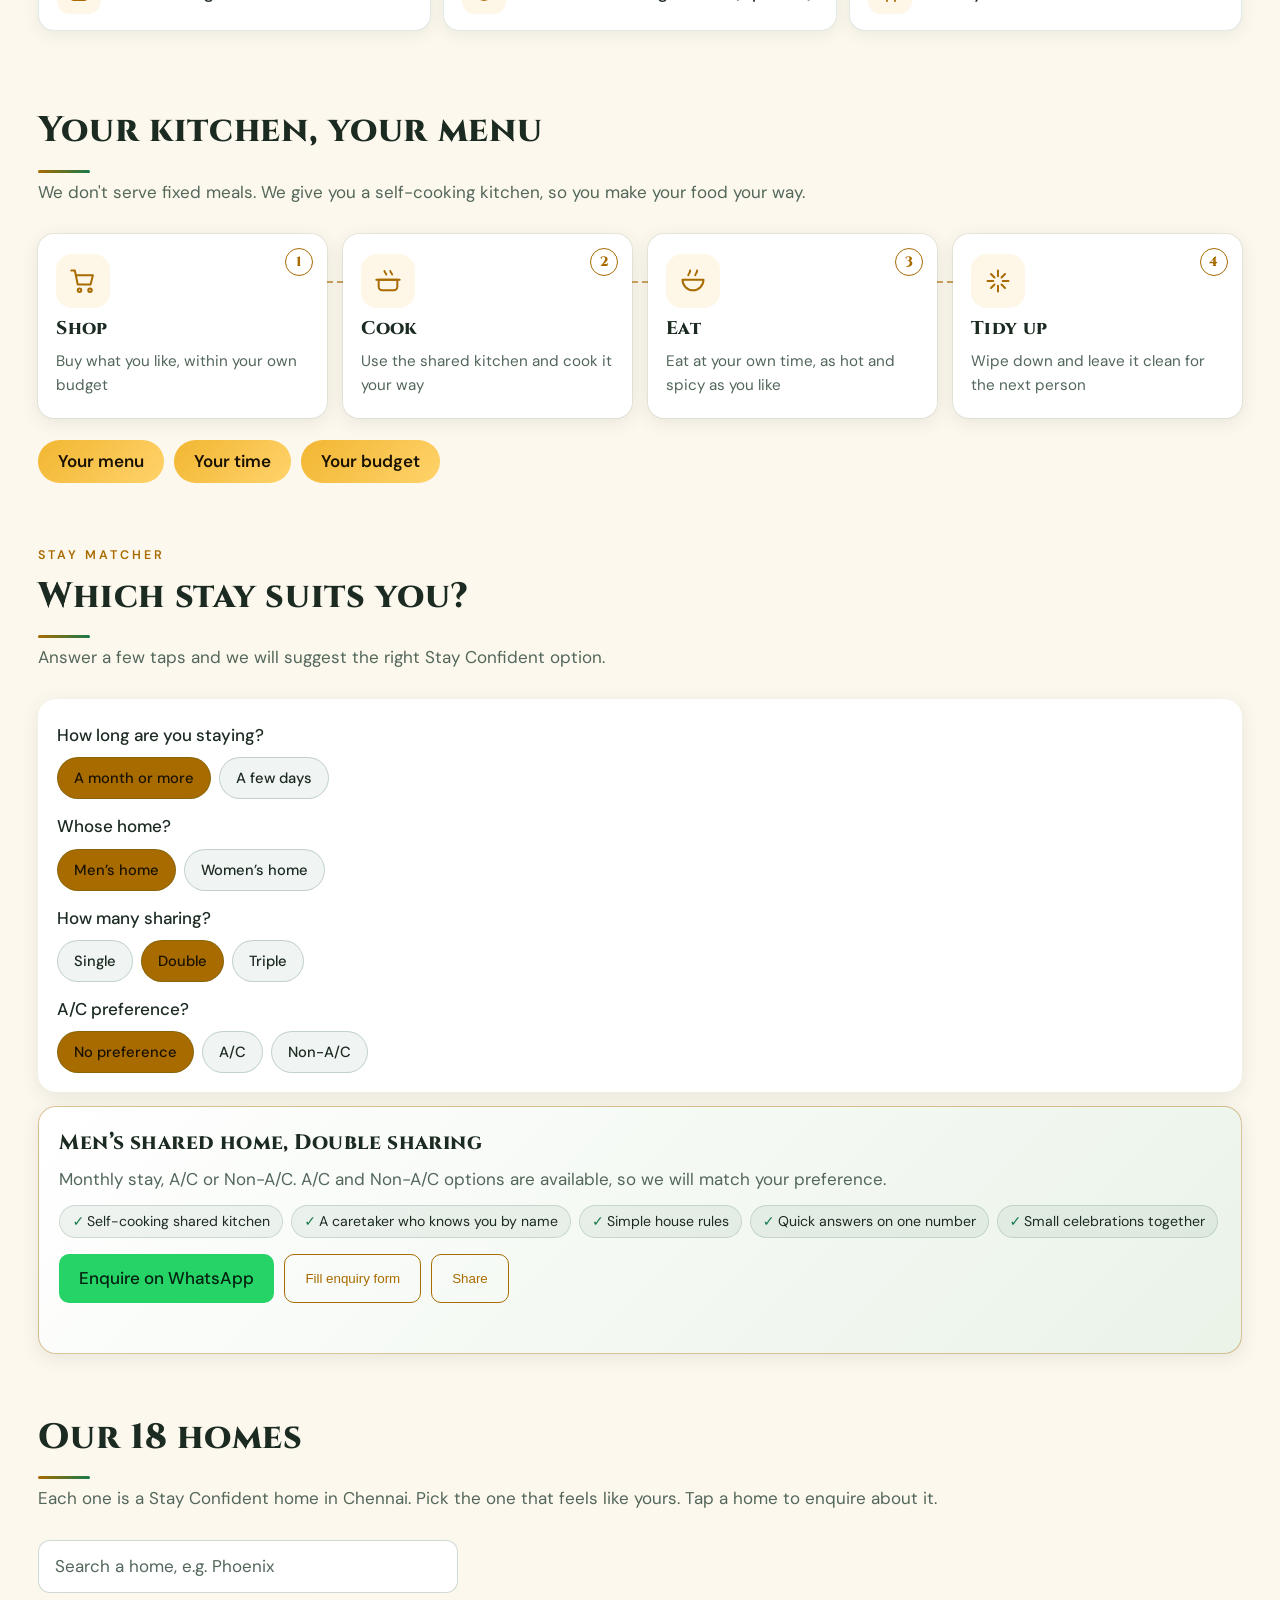
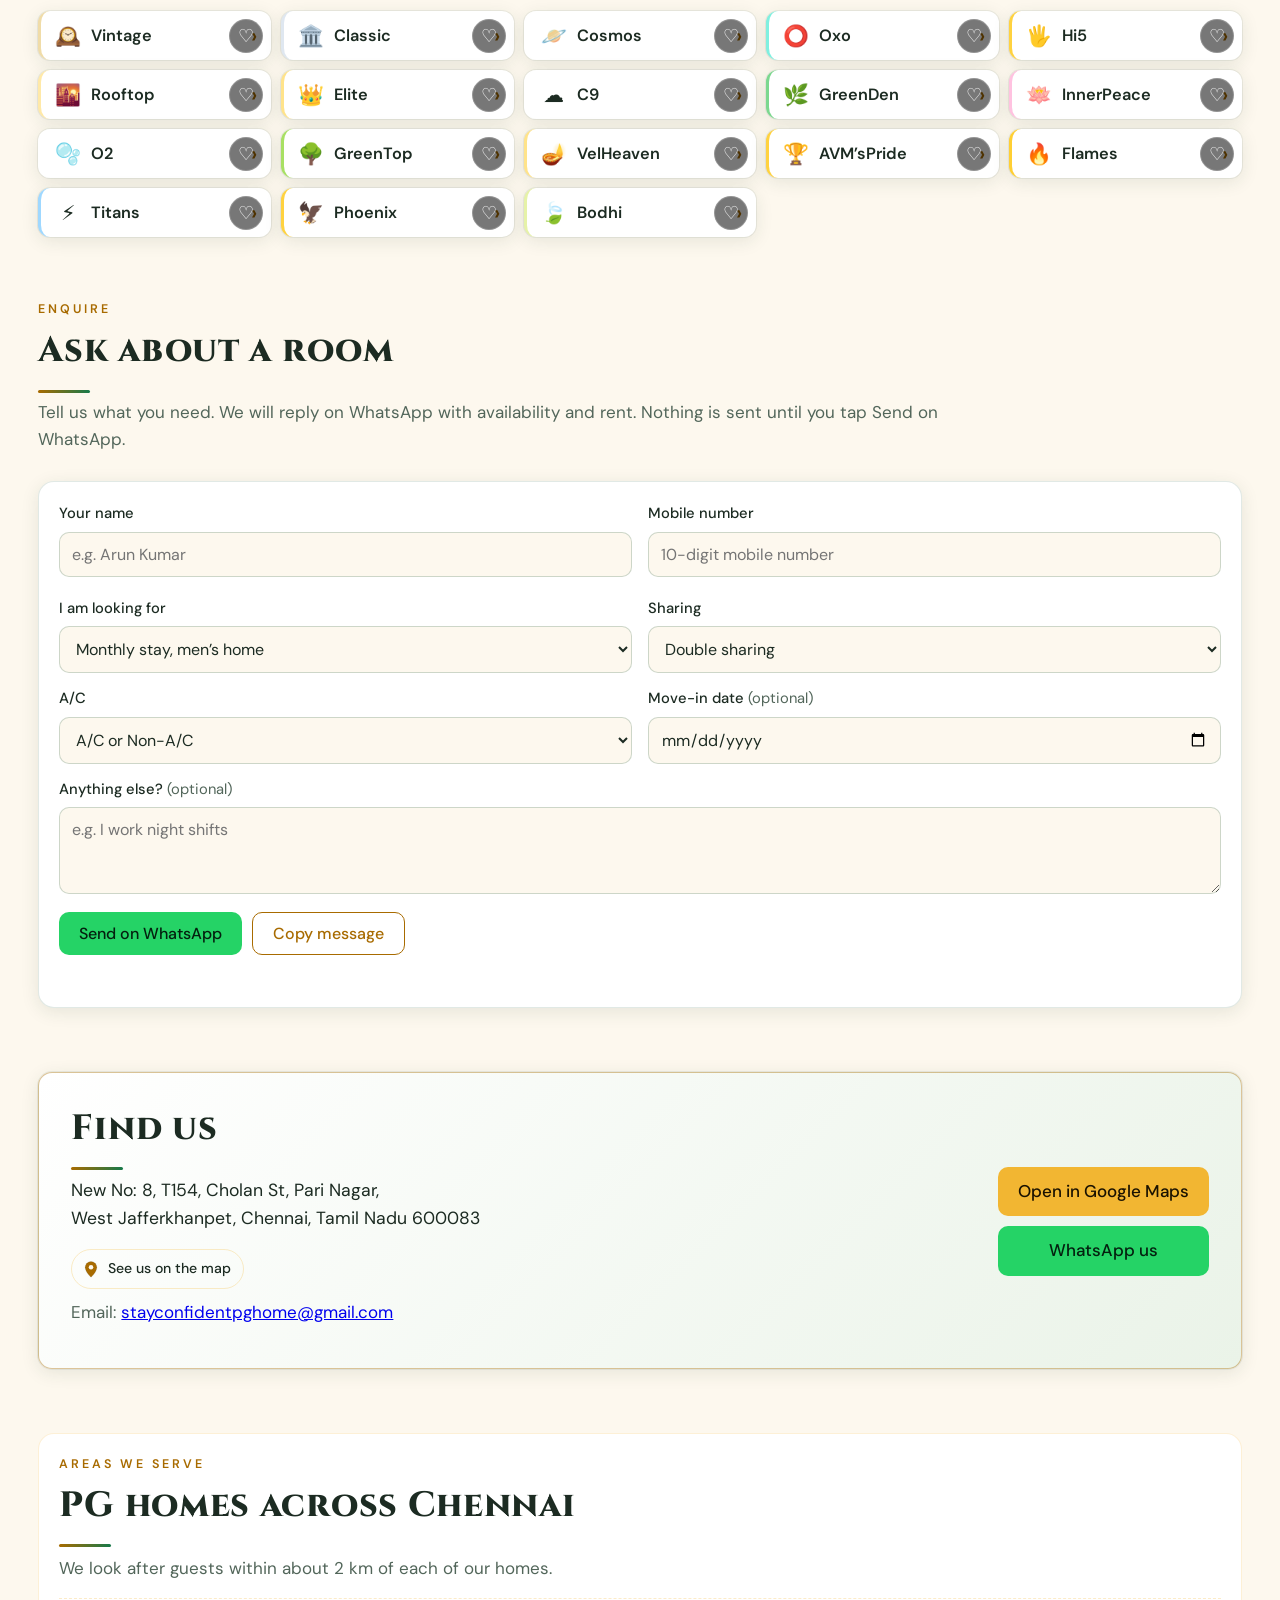
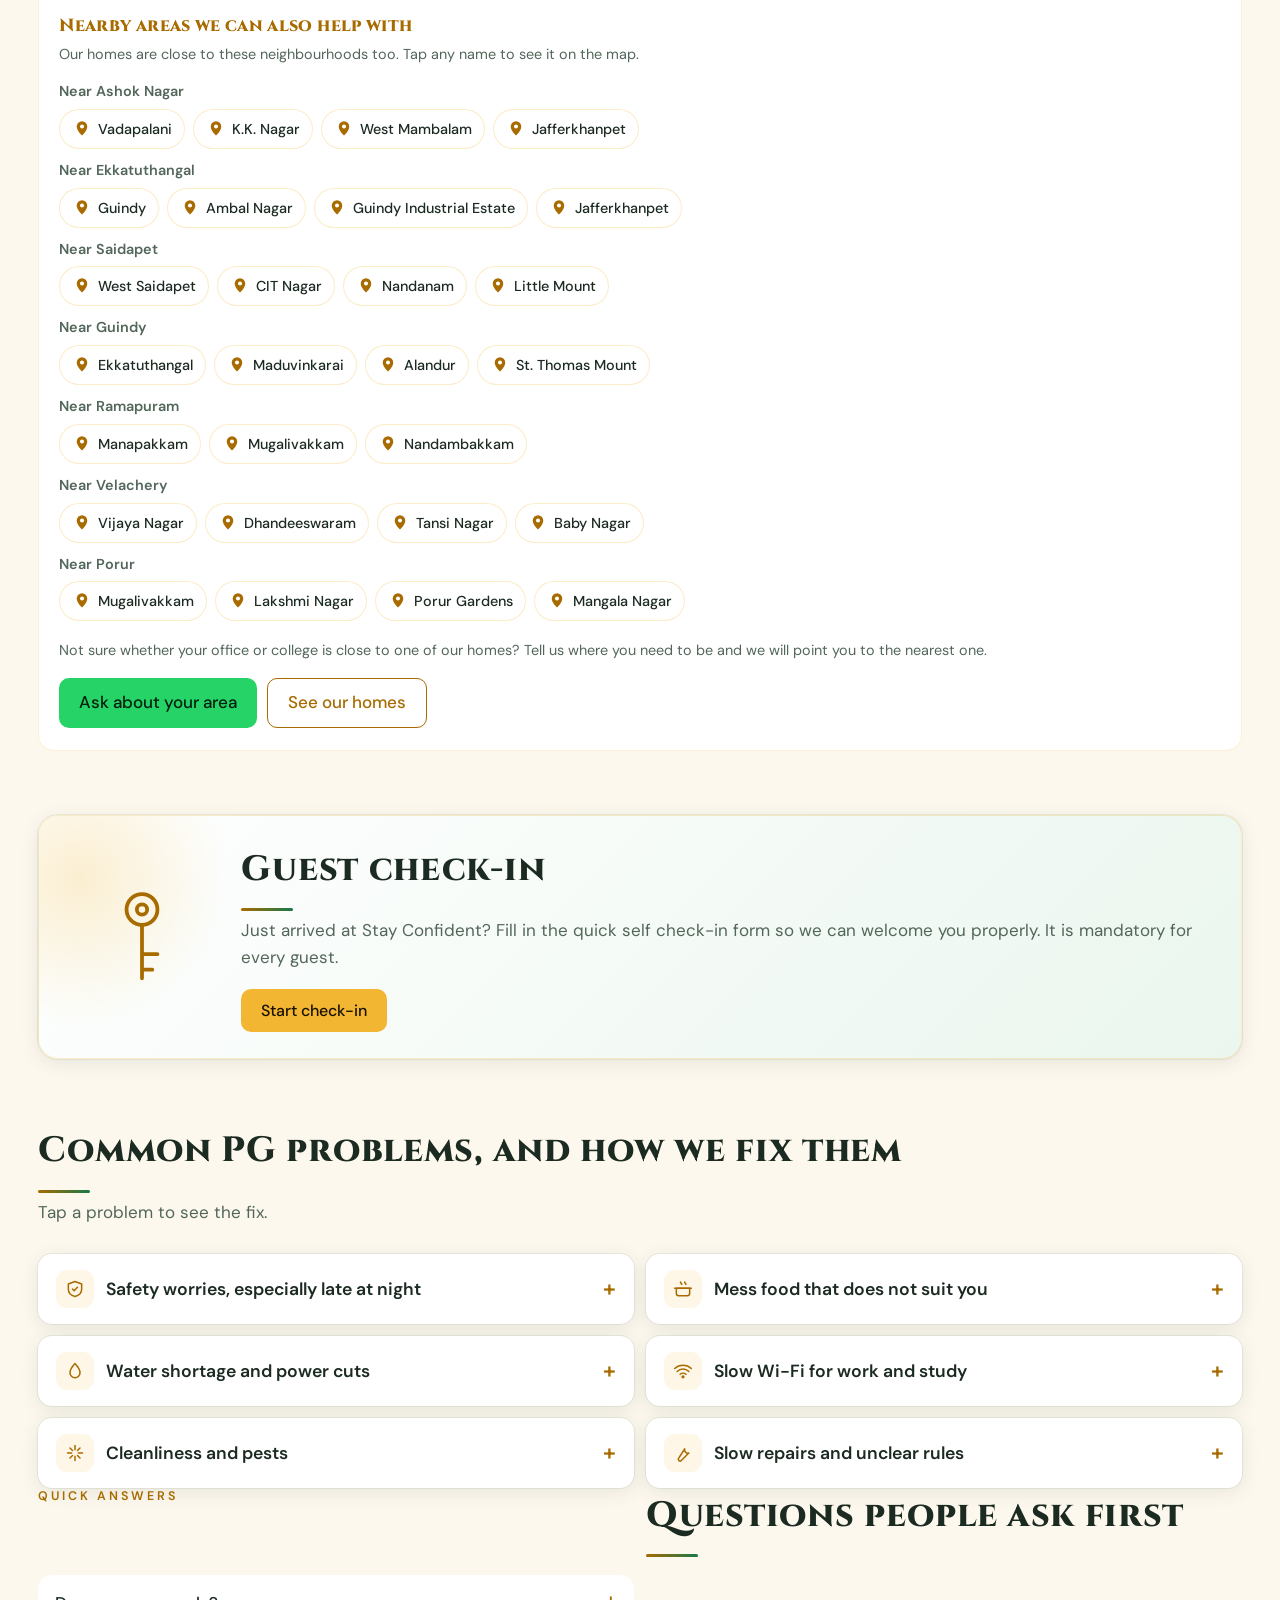
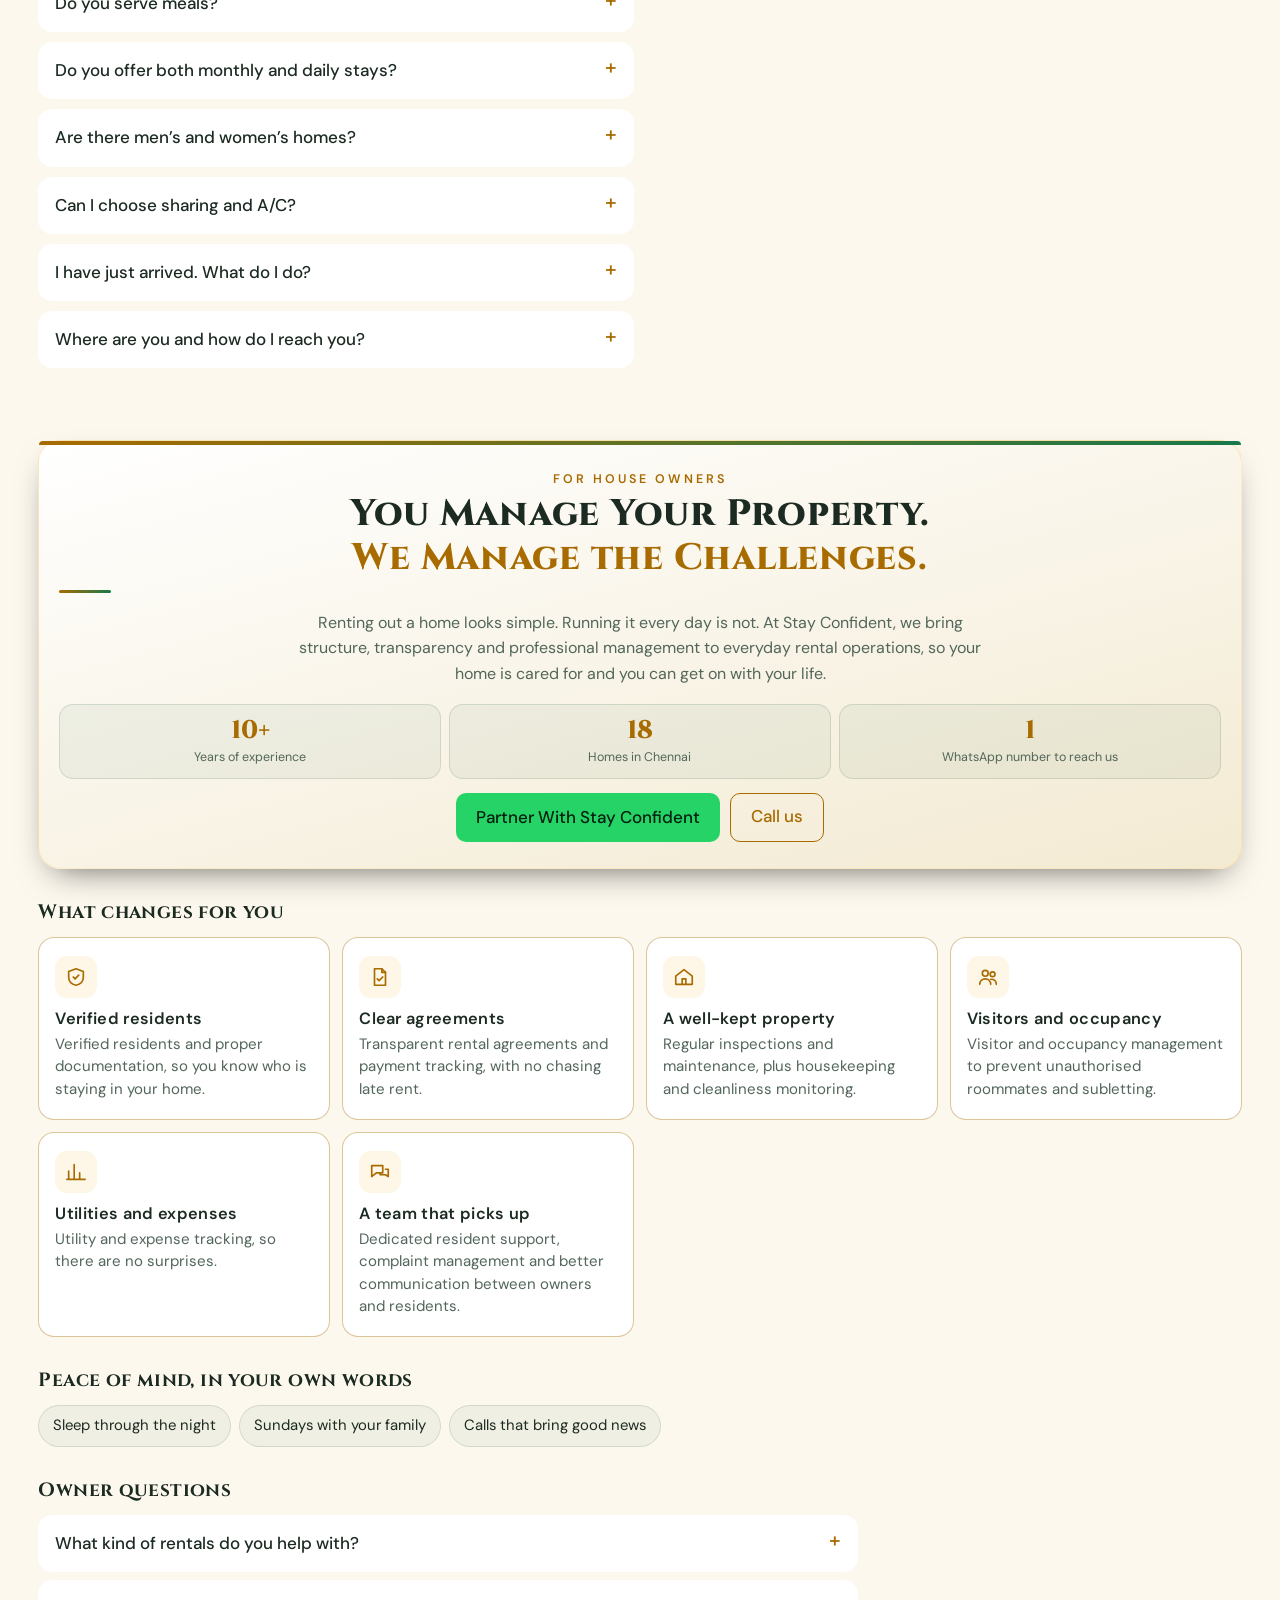
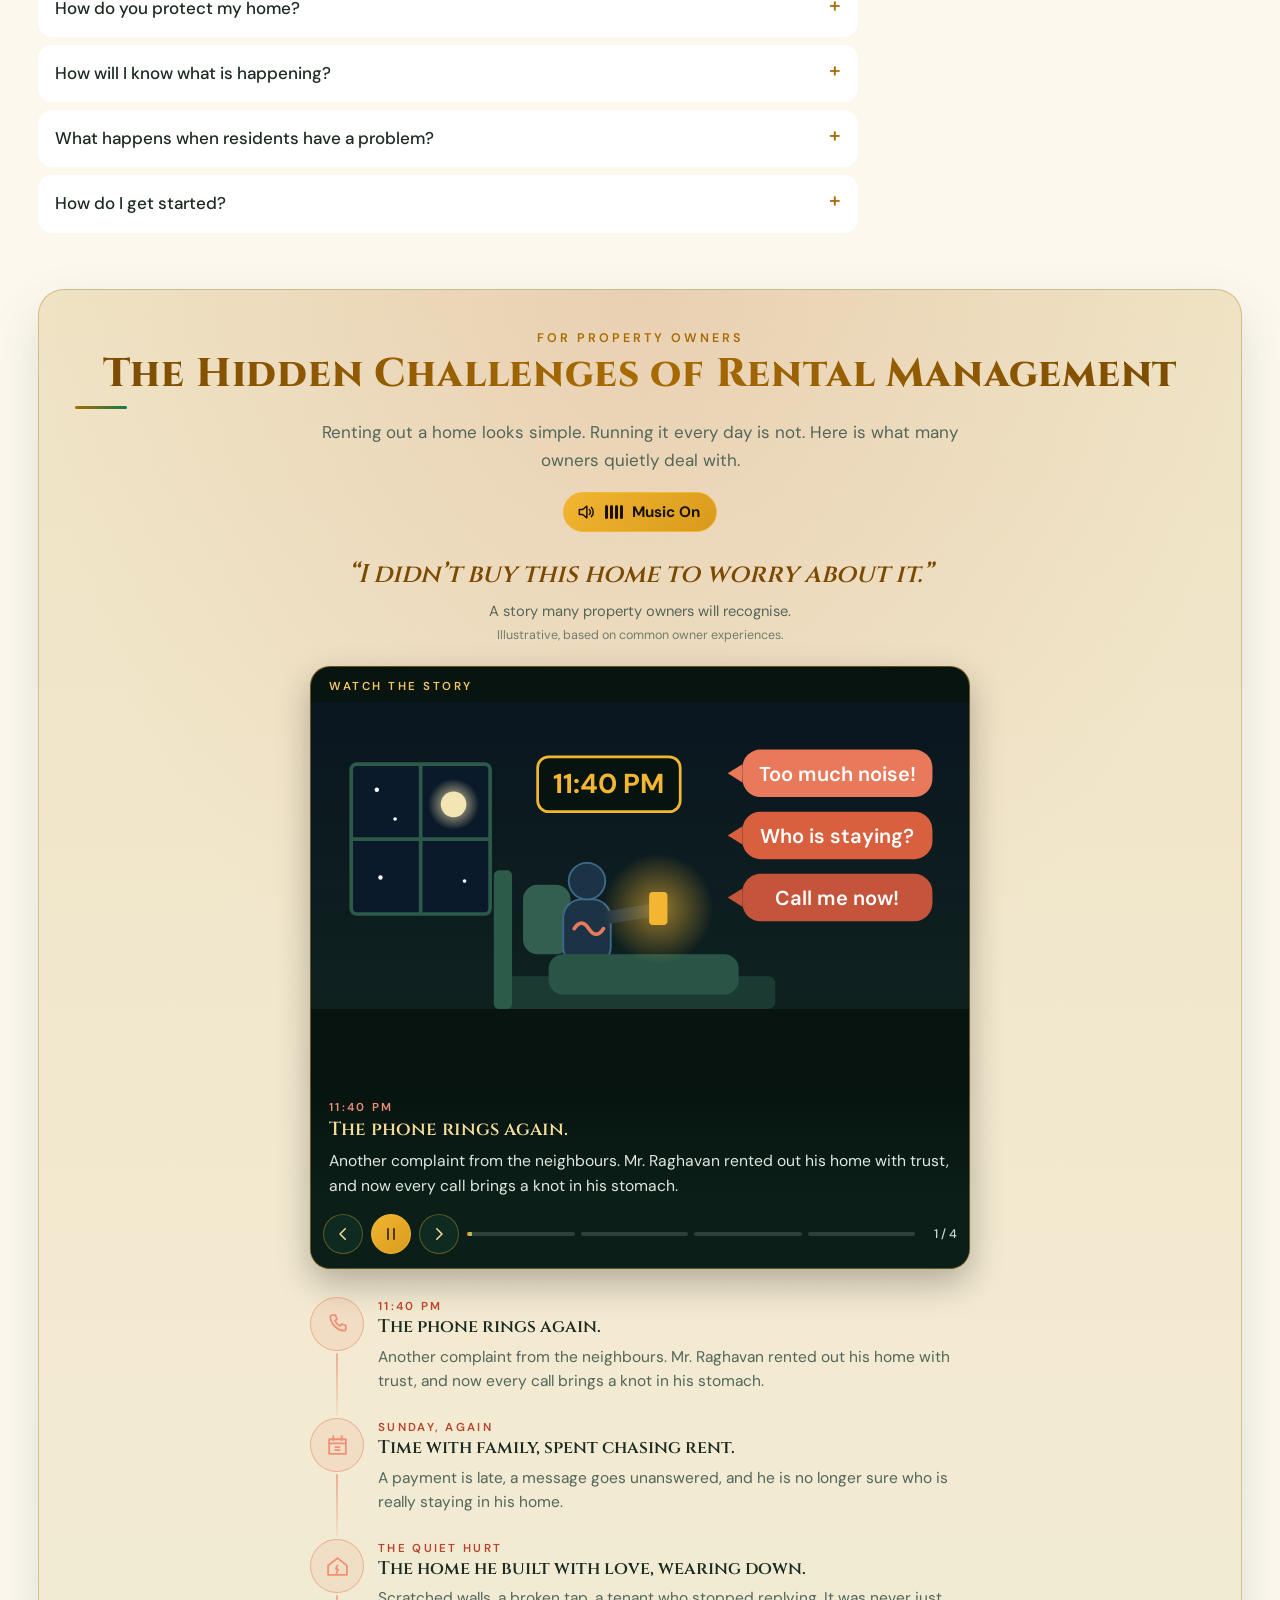
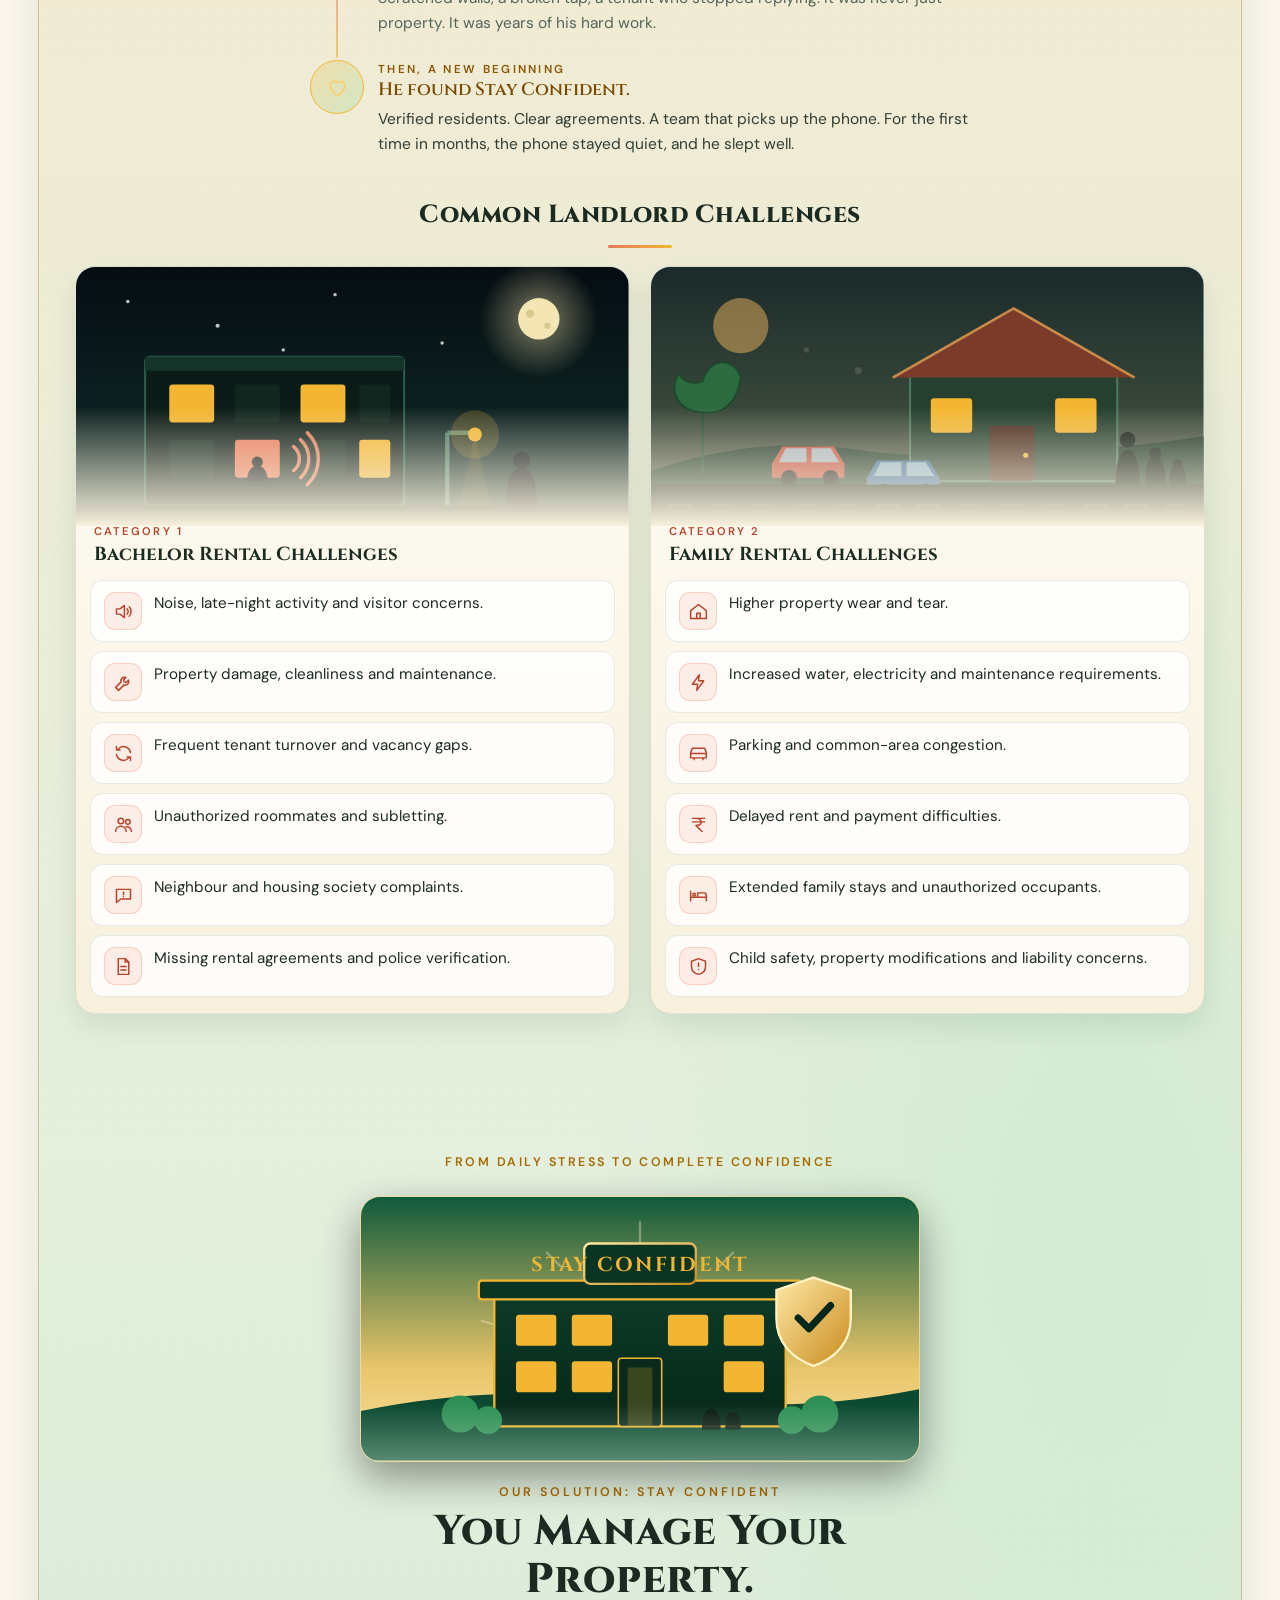
==== commit e106ed9d: "Add files via upload" ====
--- a/index.html
+++ b/index.html
@@ -225,7 +225,7 @@
 <div class="nav-in">
 <a class="brand" href="#top"><span class="bl"><img id="navlogo" alt="" width="40" height="40"></span><span>Stay Confident</span></a>
 <button class="menu" id="menu" aria-label="Menu" aria-expanded="false" aria-controls="links"><i></i><i></i><i></i></button>
-<ul class="links" id="links"><li><a href="#top">Home</a></li><li><a href="#homes">Find a Home</a></li><li><a href="#stays">Stays</a></li><li><a href="#kitchen">Facilities</a></li><li><a href="#help">Help &amp; Support</a></li><li><a href="#owners">Owners</a></li><li><a href="#partners">Partners</a></li><li><a href="#careers">Careers</a></li><li><a href="#find">Contact</a></li><li><a class="ci-link" href="#checkin">Guest Check-in</a></li></ul>
+<ul class="links" id="links"><li><a href="#top">Home</a></li><li><a href="#homes">Find a Home</a></li><li><a href="#stays">Stays</a></li><li><a href="#kitchen">Facilities</a></li><li><a href="#help">Help &amp; Support</a></li><li><a href="#owners">Owners</a></li><li class="hc-navli"><a href="#hidden-challenges">Story</a></li><li><a href="#partners">Partners</a></li><li><a href="#careers">Careers</a></li><li><a href="#find">Contact</a></li><li><a class="ci-link" href="#checkin">Guest Check-in</a></li></ul>
 <button class="fsb" id="fsb" type="button" aria-label="Full screen" aria-pressed="false"><svg viewBox="0 0 24 24" aria-hidden="true"><path d="M4 9V4h5M20 9V4h-5M4 15v5h5M20 15v5h-5"/></svg></button>
 </div>
 <div class="prog" id="prog"></div>
@@ -669,7 +669,7 @@
 <h3 class="ow-h3">Owner questions</h3>
 <div class="faq-l ow-faq"><div class="qa"><button type="button" aria-expanded="false">What kind of rentals do you help with?</button><p hidden>We help owners of both bachelor rentals and family rentals. We know the challenges of each, from noise, damage and vacancy gaps to wear and tear, parking and delayed rent.</p></div><div class="qa"><button type="button" aria-expanded="false">How do you protect my home?</button><p hidden>We bring structure, transparency and professional management: verified residents, proper documentation, regular property inspections and maintenance, and visitor and occupancy management.</p></div><div class="qa"><button type="button" aria-expanded="false">How will I know what is happening?</button><p hidden>We track rental agreements, payments, utilities and expenses, and keep communication clear between you and the residents.</p></div><div class="qa"><button type="button" aria-expanded="false">What happens when residents have a problem?</button><p hidden>Residents have dedicated support and complaint management, so small issues are handled before they reach you as late-night calls.</p></div><div class="qa"><button type="button" aria-expanded="false">How do I get started?</button><p hidden>Message or call us on <a href="tel:+919884444587">+91 98844 44587</a>. Tell us about your property and we will take it from there.</p></div></div>
 </section>
-<section class="sec hc" id="hidden-challenges" data-tab="owner" aria-labelledby="hc-h">
+<section class="sec hc" id="hidden-challenges" data-tab="story" aria-labelledby="hc-h">
 <div class="hc-stage">
 <header class="hc-head hc-r">
 <p class="eyebrow">For property owners</p>
@@ -682,6 +682,134 @@
 <div class="hc-story hc-r">
 <p class="hc-pull">&ldquo;I didn&rsquo;t buy this home to worry about it.&rdquo;</p>
 <p class="hc-sl">A story many property owners will recognise. <span>Illustrative, based on common owner experiences.</span></p>
+<!-- ===== HCR v4 (additive): animated owner story player ===== -->
+<div class="hs" id="hs" role="group" aria-label="Animated story: Mr. Raghavan and his rented home">
+<p class="hs-k">Watch the story</p>
+<div class="hs-stage">
+
+<figure class="hs-sc" data-i="0">
+<svg viewBox="0 0 360 210" role="img" aria-label="Night. Mr. Raghavan sits up in bed as his phone rings and neighbour complaints keep coming.">
+<defs>
+<linearGradient id="hs1a" x1="0" y1="0" x2="0" y2="1"><stop offset="0" stop-color="#0a1620"/><stop offset="1" stop-color="#10241f"/></linearGradient>
+<radialGradient id="hs1b"><stop offset="0" stop-color="#f6e7b0" stop-opacity=".9"/><stop offset="1" stop-color="#f6e7b0" stop-opacity="0"/></radialGradient>
+<radialGradient id="hs1c"><stop offset="0" stop-color="#f2b632" stop-opacity=".6"/><stop offset="1" stop-color="#f2b632" stop-opacity="0"/></radialGradient>
+</defs>
+<rect width="360" height="210" fill="url(#hs1a)"/>
+<rect y="168" width="360" height="42" fill="#07140f"/>
+<rect x="22" y="34" width="76" height="82" rx="3" fill="#0b1a2a" stroke="#2c5b49" stroke-width="2"/>
+<path d="M60 34v82M22 75h76" stroke="#2c5b49" stroke-width="2"/>
+<circle cx="78" cy="56" r="14" fill="url(#hs1b)"/><circle cx="78" cy="56" r="7" fill="#f4e6b4"/>
+<g fill="#fff"><circle class="hs-tw" cx="36" cy="48" r="1.2"/><circle class="hs-tw d2" cx="46" cy="64" r="1"/><circle class="hs-tw d3" cx="38" cy="96" r="1.2"/><circle class="hs-tw d2" cx="84" cy="98" r="1"/></g>
+<rect x="124" y="30" width="78" height="30" rx="6" fill="#06130e" stroke="#f2b632" stroke-width="1.5"/>
+<text class="hs-clk" x="163" y="50" text-anchor="middle" font-family="DM Sans,system-ui,sans-serif" font-size="15" font-weight="700" fill="#f2b632">11:40 PM</text>
+<rect x="104" y="150" width="150" height="18" rx="4" fill="#1b3a31"/>
+<rect x="100" y="92" width="10" height="76" rx="3" fill="#2c5b49"/>
+<rect x="116" y="100" width="26" height="38" rx="8" fill="#335f50"/>
+<rect x="138" y="108" width="26" height="36" rx="10" fill="#1c3345" stroke="#3d6a8a"/>
+<circle cx="151" cy="98" r="10" fill="#1c3345" stroke="#3d6a8a"/>
+<path class="hs-knot" d="M144 124q4-6 8 0t8 0" stroke="#e8795a" stroke-width="2" fill="none" stroke-linecap="round"/>
+<rect x="130" y="138" width="104" height="22" rx="8" fill="#2a5546"/>
+<path d="M162 118l24-4" stroke="#1c3345" stroke-width="7" stroke-linecap="round"/>
+<circle class="hs-gl" cx="190" cy="113" r="30" fill="url(#hs1c)"/>
+<rect class="hs-ph" x="185" y="104" width="10" height="18" rx="2" fill="#f2b632"/>
+<g fill="none" stroke="#e8795a" stroke-width="2" stroke-linecap="round"><path class="hs-wv" d="M204 108a9 9 0 0 1 0 16"/><path class="hs-wv w2" d="M209 104a15 15 0 0 1 0 24"/><path class="hs-wv w3" d="M214 100a21 21 0 0 1 0 32"/></g>
+<g class="hs-in" style="--d:.8s"><rect x="236" y="26" width="104" height="26" rx="10" fill="#e8795a"/><path d="M236 34l-8 5 8 5z" fill="#e8795a"/><text x="288" y="43" text-anchor="middle" font-family="DM Sans,system-ui,sans-serif" font-size="11" font-weight="600" fill="#fff">Too much noise!</text></g>
+<g class="hs-in" style="--d:2s"><rect x="236" y="60" width="104" height="26" rx="10" fill="#d9603f"/><path d="M236 68l-8 5 8 5z" fill="#d9603f"/><text x="288" y="77" text-anchor="middle" font-family="DM Sans,system-ui,sans-serif" font-size="11" font-weight="600" fill="#fff">Who is staying?</text></g>
+<g class="hs-in" style="--d:3.2s"><rect x="236" y="94" width="104" height="26" rx="10" fill="#c4553a"/><path d="M236 102l-8 5 8 5z" fill="#c4553a"/><text x="288" y="111" text-anchor="middle" font-family="DM Sans,system-ui,sans-serif" font-size="11" font-weight="600" fill="#fff">Call me now!</text></g>
+</svg>
+<figcaption class="hs-cap"><small class="hs-t">11:40 PM</small><p class="hs-h">The phone rings again.</p><p class="hs-p">Another complaint from the neighbours. Mr. Raghavan rented out his home with trust, and now every call brings a knot in his stomach.</p></figcaption>
+</figure>
+
+<figure class="hs-sc" data-i="1">
+<svg viewBox="0 0 360 210" role="img" aria-label="Sunday. The family eats together while Mr. Raghavan looks at his phone, chasing a late rent message that nobody answers.">
+<defs><linearGradient id="hs2a" x1="0" y1="0" x2="0" y2="1"><stop offset="0" stop-color="#2d3f3a"/><stop offset="1" stop-color="#4c4a35"/></linearGradient>
+<radialGradient id="hs2b"><stop offset="0" stop-color="#f2b632" stop-opacity=".55"/><stop offset="1" stop-color="#f2b632" stop-opacity="0"/></radialGradient></defs>
+<rect width="360" height="210" fill="url(#hs2a)"/>
+<rect y="170" width="360" height="40" fill="#1a271f"/>
+<g class="hs-in" style="--d:.2s"><rect x="22" y="26" width="64" height="70" rx="7" fill="#f6efe0"/><path d="M22 33a7 7 0 0 1 7-7h50a7 7 0 0 1 7 7v10H22z" fill="#c4553a"/><text x="54" y="39" text-anchor="middle" font-family="DM Sans,system-ui,sans-serif" font-size="10.5" font-weight="700" fill="#fff" letter-spacing=".6">SUNDAY</text><text x="54" y="68" text-anchor="middle" font-family="DM Sans,system-ui,sans-serif" font-size="16" font-weight="800" fill="#c4553a">RENT</text><text class="hs-wob" x="54" y="85" text-anchor="middle" font-family="DM Sans,system-ui,sans-serif" font-size="10" font-weight="600" fill="#7a4a00">late again</text></g>
+<g class="hs-bob"><rect x="168" y="100" width="26" height="34" rx="10" fill="#7a3b4a"/><circle cx="181" cy="92" r="10" fill="#101c1a"/><path d="M171 90a10 10 0 0 1 20 0c-4-4-14-4-20 0z" fill="#2a1a1a"/></g>
+<g class="hs-bob b2"><rect x="222" y="112" width="18" height="22" rx="7" fill="#3b6ea5"/><circle cx="231" cy="104" r="8" fill="#101c1a"/></g>
+<rect x="118" y="104" width="26" height="30" rx="10" fill="#274a5e"/><circle cx="134" cy="99" r="10" fill="#101c1a"/>
+<circle cx="140" cy="126" r="16" fill="url(#hs2b)" class="hs-gl"/>
+<rect x="136" y="120" width="9" height="14" rx="2" fill="#f2b632"/>
+<rect x="96" y="132" width="160" height="8" rx="3" fill="#7a5a3a"/><rect x="108" y="140" width="6" height="30" fill="#5e4429"/><rect x="238" y="140" width="6" height="30" fill="#5e4429"/>
+<ellipse cx="174" cy="131" rx="12" ry="2.5" fill="#e9e2cf"/><ellipse cx="222" cy="131" rx="10" ry="2.2" fill="#e9e2cf"/>
+<g class="hs-in" style="--d:3s"><text x="112" y="86" font-family="DM Sans,system-ui,sans-serif" font-size="20" font-weight="800" fill="#e8795a">?</text></g>
+<rect x="270" y="24" width="76" height="128" rx="11" fill="#0b1712" stroke="#4d7a66" stroke-width="2"/>
+<rect x="276" y="36" width="64" height="108" rx="6" fill="#12261e"/><rect x="298" y="28" width="20" height="3" rx="1.5" fill="#2c5b49"/>
+<g class="hs-in" style="--d:1s"><rect x="282" y="44" width="52" height="17" rx="7" fill="#2e8f55"/><text x="308" y="56" text-anchor="middle" font-family="DM Sans,system-ui,sans-serif" font-size="8.5" fill="#fff">Rent due?</text></g>
+<g class="hs-in" style="--d:2.3s"><rect x="282" y="68" width="52" height="17" rx="7" fill="#2e8f55"/><text x="308" y="80" text-anchor="middle" font-family="DM Sans,system-ui,sans-serif" font-size="8.5" fill="#fff">Please reply</text></g>
+<text class="hs-in" style="--d:3.6s" x="334" y="98" text-anchor="end" font-family="DM Sans,system-ui,sans-serif" font-size="7.5" fill="#8fb3a2">Seen</text>
+<text class="hs-in" style="--d:4.4s" x="308" y="124" text-anchor="middle" font-family="DM Sans,system-ui,sans-serif" font-size="9" font-weight="600" fill="#e8795a">No reply</text>
+</svg>
+<figcaption class="hs-cap"><small class="hs-t">SUNDAY, AGAIN</small><p class="hs-h">Time with family, spent chasing rent.</p><p class="hs-p">A payment is late, a message goes unanswered, and he is no longer sure who is really staying in his home.</p></figcaption>
+</figure>
+
+<figure class="hs-sc" data-i="2">
+<svg viewBox="0 0 360 210" role="img" aria-label="Dusk. The home is scratched and cracked, a tap drips, a tenant stops replying, and Mr. Raghavan stands outside with a heavy heart.">
+<defs><linearGradient id="hs3a" x1="0" y1="0" x2="0" y2="1"><stop offset="0" stop-color="#1d2633"/><stop offset="1" stop-color="#2a2f2a"/></linearGradient></defs>
+<rect width="360" height="210" fill="url(#hs3a)"/>
+<g class="hs-drift"><ellipse cx="70" cy="40" rx="40" ry="9" fill="#2b3646" opacity=".8"/><ellipse cx="96" cy="34" rx="26" ry="8" fill="#2b3646" opacity=".8"/></g>
+<rect y="168" width="360" height="42" fill="#14201a"/>
+<rect x="100" y="80" width="160" height="88" fill="#243a32" stroke="#3a5a4c" stroke-width="1.5"/>
+<path d="M90 82L180 36l90 46z" fill="#4a2e26" stroke="#6b4636" stroke-width="1.5"/>
+<rect x="168" y="120" width="24" height="48" rx="2" fill="#3a2a22"/>
+<rect x="116" y="98" width="30" height="26" rx="2" fill="#0d1a16" stroke="#3a5a4c"/><rect x="214" y="98" width="30" height="26" rx="2" fill="#0d1a16" stroke="#3a5a4c"/>
+<g fill="none" stroke-linecap="round"><path class="hs-dr" pathLength="1" style="--d:.6s" d="M110 140l24-15" stroke="#a9bfb2" stroke-width="2"/><path class="hs-dr" pathLength="1" style="--d:1s" d="M112 150l24-15" stroke="#a9bfb2" stroke-width="2"/><path class="hs-dr" pathLength="1" style="--d:1.4s" d="M116 160l22-13" stroke="#a9bfb2" stroke-width="2"/><path class="hs-dr" pathLength="1" style="--d:2s" d="M236 128l-6 10 9 6-6 14" stroke="#0b1712" stroke-width="2" stroke-linejoin="round"/></g>
+<rect x="80" y="128" width="22" height="7" rx="3" fill="#7a8f96"/><path d="M84 135v8" stroke="#7a8f96" stroke-width="5" stroke-linecap="round"/>
+<ellipse cx="84" cy="168" rx="12" ry="2.5" fill="#2f5368"/>
+<ellipse class="hs-rip" cx="84" cy="168" rx="8" ry="2" fill="none" stroke="#7ec4e8" stroke-width="1"/>
+<circle class="hs-drip" cx="84" cy="146" r="2.6" fill="#7ec4e8"/>
+<g class="hs-in" style="--d:3s"><rect x="266" y="34" width="86" height="24" rx="10" fill="#3a4650"/><path d="M276 58l-4 8 10-8z" fill="#3a4650"/><text x="309" y="50" text-anchor="middle" font-family="DM Sans,system-ui,sans-serif" font-size="10" fill="#cfd8d1">Not replying…</text></g>
+<g class="hs-in" style="--d:3.8s"><g transform="translate(304 80) scale(.95)"><path d="M12 21s-7-4.5-7-10a4 4 0 0 1 7-2.5A4 4 0 0 1 19 10c0 5.500-7 11-7 11z" fill="#e8795a33" stroke="#e8795a" stroke-width="1.6" stroke-linejoin="round"/><path class="hs-dr" pathLength="1" style="--d:4.4s" d="M12 8.500l-2 3.500 3 2-2 4" fill="none" stroke="#fff3c4" stroke-width="1.5" stroke-linecap="round" stroke-linejoin="round"/></g></g>
+<g class="hs-sway"><rect x="306" y="128" width="20" height="34" rx="8" fill="#1c3345" stroke="#3d6a8a"/><rect x="309" y="156" width="14" height="12" rx="2" fill="#1c3345"/><circle cx="316" cy="118" r="9" fill="#1c3345" stroke="#3d6a8a"/></g>
+</svg>
+<figcaption class="hs-cap"><small class="hs-t">THE QUIET HURT</small><p class="hs-h">The home he built with love, wearing down.</p><p class="hs-p">Scratched walls, a broken tap, a tenant who stopped replying. It was never just property. It was years of his hard work.</p></figcaption>
+</figure>
+
+<figure class="hs-sc" data-i="3">
+<svg viewBox="0 0 360 210" role="img" aria-label="Sunrise. A well-kept Stay Confident home, a verified shield, and Mr. Raghavan sleeping peacefully.">
+<defs>
+<linearGradient id="hs4a" x1="0" y1="0" x2="0" y2="1"><stop offset="0" stop-color="#0f5a3c"/><stop offset=".62" stop-color="#e9c56a"/><stop offset="1" stop-color="#f7e3a1"/></linearGradient>
+<radialGradient id="hs4b"><stop offset="0" stop-color="#fff6cf"/><stop offset=".5" stop-color="#f2b632" stop-opacity=".66"/><stop offset="1" stop-color="#f2b632" stop-opacity="0"/></radialGradient>
+<linearGradient id="hs4c" x1="0" y1="0" x2="1" y2="1"><stop offset="0" stop-color="#ffe9a6"/><stop offset="1" stop-color="#c98a1d"/></linearGradient>
+</defs>
+<rect width="360" height="210" fill="url(#hs4a)"/>
+<g class="hs-rise"><circle cx="58" cy="118" r="66" fill="url(#hs4b)"/><circle cx="58" cy="118" r="22" fill="#fff3c4"/></g>
+<g class="hs-rays" stroke="#fff6cf" stroke-width="1.6" opacity=".45" stroke-linecap="round"><path d="M58 86v-14M80.600 95.400l9.900-9.900M35.400 95.400l-9.900-9.900M90 118h8M26 118H14"/></g>
+<path d="M0 150c60-14 110-18 180-12s120 6 180-8v80H0z" fill="#0b4a30"/>
+<rect y="168" width="360" height="42" fill="#0a3a26"/>
+<g fill="#2e8f55"><circle cx="70" cy="160" r="12"/><circle cx="88" cy="164" r="9"/><circle cx="296" cy="160" r="12"/><circle cx="278" cy="164" r="9"/></g>
+<rect x="96" y="84" width="168" height="84" rx="3" fill="#0d3a27" stroke="#f2b632" stroke-width="1.5"/>
+<rect x="86" y="76" width="188" height="12" rx="2" fill="#0a3523" stroke="#f2b632" stroke-width="1.5"/>
+<g class="hs-in" style="--d:1.2s"><rect x="124" y="44" width="112" height="28" rx="4" fill="#0a3523" stroke="url(#hs4c)" stroke-width="1.5"/><text x="180" y="62" text-anchor="middle" font-family="Cinzel,Georgia,serif" font-size="10.5" font-weight="700" fill="#f2b632" letter-spacing="1">STAY CONFIDENT</text></g>
+<g fill="#f2b632"><rect class="hs-win" x="108" y="100" width="26" height="22" rx="2"/><rect class="hs-win d2" x="140" y="100" width="26" height="22" rx="2"/><rect class="hs-win d3" x="204" y="100" width="24" height="22" rx="2"/></g>
+<rect x="168" y="122" width="24" height="46" rx="2" fill="#0a2a1c" stroke="#f2b632"/>
+<rect x="234" y="100" width="24" height="22" rx="2" fill="#f2b632"/>
+<rect x="236" y="114" width="20" height="6" rx="1" fill="#7a4a00"/><ellipse cx="246" cy="112" rx="6" ry="3" fill="#7a4a00"/>
+<g font-family="DM Sans,system-ui,sans-serif" font-weight="800" fill="#0a3523"><text class="hs-z" x="268" y="104" font-size="9">z</text><text class="hs-z z2" x="268" y="104" font-size="12">z</text><text class="hs-z z3" x="268" y="104" font-size="15">Z</text></g>
+<g class="hs-in" style="--d:2.2s"><g transform="translate(316 30)"><path d="M0 0l22 8v16c0 14-9 23-22 28C-13 47-22 38-22 24V8z" transform="translate(0 0)" fill="url(#hs4c)" stroke="#fff3c4" stroke-width="1.5"/><path class="hs-dr" pathLength="1" style="--d:2.7s" d="M-10 24l7 7 14-15" fill="none" stroke="#06281a" stroke-width="4.5" stroke-linecap="round" stroke-linejoin="round"/></g></g>
+<g fill="#fff3c4"><circle class="hs-tw" cx="50" cy="70" r="1.6"/><circle class="hs-tw d2" cx="330" cy="120" r="1.6"/><circle class="hs-tw d3" cx="40" cy="120" r="1.4"/><circle class="hs-tw d2" cx="290" cy="40" r="1.4"/></g>
+<g font-family="DM Sans,system-ui,sans-serif" font-size="8.5" font-weight="600" fill="#fff3c4">
+<g class="hs-in" style="--d:3.4s"><rect x="6" y="176" width="112" height="24" rx="12" fill="#06281a" stroke="#f2b632" stroke-opacity=".7"/><circle cx="19" cy="188" r="6" fill="#3fd07a33" stroke="#3fd07a"/><path d="M16 188l2.200 2.200 4-4.200" stroke="#3fd07a" stroke-width="1.5" fill="none" stroke-linecap="round" stroke-linejoin="round"/><text x="29" y="191">Verified residents</text></g>
+<g class="hs-in" style="--d:4.2s"><rect x="124" y="176" width="112" height="24" rx="12" fill="#06281a" stroke="#f2b632" stroke-opacity=".7"/><circle cx="137" cy="188" r="6" fill="#3fd07a33" stroke="#3fd07a"/><path d="M134 188l2.200 2.200 4-4.200" stroke="#3fd07a" stroke-width="1.5" fill="none" stroke-linecap="round" stroke-linejoin="round"/><text x="147" y="191">Clear agreements</text></g>
+<g class="hs-in" style="--d:5s"><rect x="242" y="176" width="112" height="24" rx="12" fill="#06281a" stroke="#f2b632" stroke-opacity=".7"/><circle cx="255" cy="188" r="6" fill="#3fd07a33" stroke="#3fd07a"/><path d="M252 188l2.200 2.200 4-4.200" stroke="#3fd07a" stroke-width="1.5" fill="none" stroke-linecap="round" stroke-linejoin="round"/><text x="265" y="191">Calls answered</text></g>
+</g>
+</svg>
+<figcaption class="hs-cap"><small class="hs-t hs-hope">THEN, A NEW BEGINNING</small><p class="hs-h">He found Stay Confident.</p><p class="hs-p">Verified residents. Clear agreements. A team that picks up the phone. For the first time in months, the phone stayed quiet, and he slept well.</p></figcaption>
+</figure>
+
+</div>
+<div class="hs-bar">
+<button type="button" class="hs-b" data-a="prev" aria-label="Previous scene"><svg viewBox="0 0 24 24" aria-hidden="true"><path d="M15 5l-7 7 7 7"/></svg></button>
+<button type="button" class="hs-b hs-pp" data-a="pp" data-s="play" aria-label="Play story"><svg viewBox="0 0 24 24" aria-hidden="true"><path class="i-play" d="M8 5l11 7-11 7z"/><path class="i-pause" d="M8 5v14M16 5v14"/><path class="i-redo" d="M20 11a8 8 0 1 0-2.300 5.700M20 4v7h-7"/></svg></button>
+<button type="button" class="hs-b" data-a="next" aria-label="Next scene"><svg viewBox="0 0 24 24" aria-hidden="true"><path d="M9 5l7 7-7 7"/></svg></button>
+<div class="hs-segs"><button type="button" class="hs-seg" aria-label="Scene 1: The phone rings again"><span><i></i></span></button><button type="button" class="hs-seg" aria-label="Scene 2: Sunday, again"><span><i></i></span></button><button type="button" class="hs-seg" aria-label="Scene 3: The quiet hurt"><span><i></i></span></button><button type="button" class="hs-seg" aria-label="Scene 4: A new beginning"><span><i></i></span></button></div>
+<span class="hs-ct" aria-hidden="true">1 / 4</span>
+</div>
+</div>
+<!-- ===== end HCR v4 markup ===== -->
+
 <ol class="hc-beats">
 <li class="hc-beat hc-r" style="--i:0"><span class="hc-bi ring"><svg viewBox="0 0 24 24" aria-hidden="true"><path d="M7 3h3l1.500 4-2 1.500a11 11 0 0 0 5 5l1.500-2 4 1.500v3a2 2 0 0 1-2 2A15 15 0 0 1 5 5a2 2 0 0 1 2-2z"/></svg></span><div><small class="hc-time">11:40 PM</small><h5>The phone rings again.</h5><p>Another complaint from the neighbours. Mr. Raghavan rented out his home with trust, and now every call brings a knot in his stomach.</p></div></li>
 <li class="hc-beat hc-r" style="--i:1"><span class="hc-bi"><svg viewBox="0 0 24 24" aria-hidden="true"><path d="M4 6h16v14H4z"/><path d="M4 10h16M8 3v4M16 3v4M10 13.500h4M10 16.500h4"/></svg></span><div><small class="hc-time">SUNDAY, AGAIN</small><h5>Time with family, spent chasing rent.</h5><p>A payment is late, a message goes unanswered, and he is no longer sure who is really staying in his home.</p></div></li>
@@ -792,8 +920,12 @@
 </div>
 </section>
 <!-- ===== end HCR v1 markup ===== -->
+<!-- ===== HCR v3 (additive): Story tab next-step card ===== -->
+<section class="jny" data-tab="story" aria-label="Next step"><p class="jny-k">Owner story</p><h2 class="jny-t">Ready to give your home the care it deserves?</h2><p class="jny-p">Meet the partners who already trust us, or message our team.</p><div class="cbtns"><button class="btn" type="button" data-next="partner">Next: Partners &rarr;</button><button class="btn ghost" type="button" data-next="owner">&larr; Back to Owners</button></div></section>
+<!-- ===== end HCR v3 next-step card ===== -->
+
 <section class="sec ow ow-end" data-tab="owner" aria-label="Owner next step"><p class="ow-heart"><span><svg viewBox="0 0 24 24" aria-hidden="true"><path d="M12 20s-7-4.5-7-10a4 4 0 0 1 7-2.5A4 4 0 0 1 19 10c0 5.5-7 10-7 10z"/></svg></span>Your home is more than a property. It is your family&rsquo;s hard work, and it deserves care.</p>
-<div class="cbtns ow-cta"><a class="btn wa" href="https://wa.me/919884444587?text=Hello%20Stay%20Confident%2C%20I%27m%20a%20property%20owner%20and%20I%27d%20like%20to%20partner%20with%20you%20to%20manage%20my%20rental%20property." target="_blank" rel="noopener">Partner With Stay Confident</a><button class="btn ghost" type="button" data-next="partner">Next: Partners &rarr;</button></div></section>
+<div class="cbtns ow-cta"><a class="btn wa" href="https://wa.me/919884444587?text=Hello%20Stay%20Confident%2C%20I%27m%20a%20property%20owner%20and%20I%27d%20like%20to%20partner%20with%20you%20to%20manage%20my%20rental%20property." target="_blank" rel="noopener">Partner With Stay Confident</a><button class="btn ghost" type="button" data-next="story">Next: Owner Story &rarr;</button></div></section>
 <section class="jny" data-tab="why" aria-label="Next step"><div class="jny-dots" aria-hidden="true"><i class="done"></i><i class="on"></i><i class=""></i><i class=""></i><i class=""></i></div><p class="jny-k">Step 2 of 5 &middot; Why us</p><h2 class="jny-t">Now see how you can stay</h2><p class="jny-p">Monthly or daily stays, plus a kitchen where you cook your own food.</p><div class="cbtns"><button class="btn" type="button" data-next="stay">Next: Stays &rarr;</button><button class="btn ghost" type="button" data-next="home">&larr; Back</button></div></section>
 <section class="sec ow pt" id="partners" data-tab="partner" aria-labelledby="pt-h">
 <div class="ow-hero"><p class="eyebrow">Partners</p>
@@ -949,7 +1081,7 @@
 <p class="ci-note" id="ci-note" role="status">Opens the official Stay Confident guest form in a new tab.</p>
 </div>
 </div></dialog>
-<nav class="tabbar" id="tabbar" aria-label="Sections"><button type="button" data-go="home" aria-current="true"><svg viewBox="0 0 24 24" aria-hidden="true"><path d="M3 11l9-7 9 7v9H3z"/><path d="M10 20v-6h4v6"/></svg><span>Home</span></button><button type="button" data-go="homes" aria-current="false"><svg viewBox="0 0 24 24" aria-hidden="true"><rect x="4" y="3" width="16" height="18" rx="2"/><path d="M9 8h2M13 8h2M9 12h2M13 12h2M10 21v-4h4v4"/></svg><span>Homes</span></button><button type="button" data-go="stay" aria-current="false"><svg viewBox="0 0 24 24" aria-hidden="true"><path d="M3 18V7M3 14h18v4M21 18v-5a3 3 0 0 0-3-3h-7v4"/><circle cx="7" cy="11" r="2"/></svg><span>Stays</span></button><button type="button" data-go="why" aria-current="false"><svg viewBox="0 0 24 24" aria-hidden="true"><circle cx="12" cy="12" r="9"/><path d="M9.5 9.5a2.5 2.5 0 1 1 3.5 2.3c-.7.4-1 .9-1 1.7M12 17h.01"/></svg><span>Why Us</span></button><button type="button" data-go="owner" aria-current="false"><svg viewBox="0 0 24 24" aria-hidden="true"><circle cx="8" cy="14" r="4"/><path d="M11 12l9-9M16 7l3 3M14 9l2 2"/></svg><span>Owners</span></button><button type="button" data-go="partner" aria-current="false"><svg viewBox="0 0 24 24" aria-hidden="true"><circle cx="9" cy="9" r="5"/><circle cx="15" cy="15" r="5"/></svg><span>Partners</span></button><button type="button" data-go="careers" aria-current="false"><svg viewBox="0 0 24 24" aria-hidden="true"><rect x="3" y="7" width="18" height="13" rx="2"/><path d="M9 7V5a2 2 0 0 1 2-2h2a2 2 0 0 1 2 2v2M3 13h18"/></svg><span>Careers</span></button><button type="button" data-go="visit" aria-current="false"><svg viewBox="0 0 24 24" aria-hidden="true"><path d="M5 4h4l2 5-2.5 1.5a11 11 0 0 0 5 5L15 13l5 2v4a2 2 0 0 1-2 2A16 16 0 0 1 3 6a2 2 0 0 1 2-2z"/></svg><span>Contact</span></button></nav>
+<nav class="tabbar" id="tabbar" aria-label="Sections"><button type="button" data-go="home" aria-current="true"><svg viewBox="0 0 24 24" aria-hidden="true"><path d="M3 11l9-7 9 7v9H3z"/><path d="M10 20v-6h4v6"/></svg><span>Home</span></button><button type="button" data-go="homes" aria-current="false"><svg viewBox="0 0 24 24" aria-hidden="true"><rect x="4" y="3" width="16" height="18" rx="2"/><path d="M9 8h2M13 8h2M9 12h2M13 12h2M10 21v-4h4v4"/></svg><span>Homes</span></button><button type="button" data-go="stay" aria-current="false"><svg viewBox="0 0 24 24" aria-hidden="true"><path d="M3 18V7M3 14h18v4M21 18v-5a3 3 0 0 0-3-3h-7v4"/><circle cx="7" cy="11" r="2"/></svg><span>Stays</span></button><button type="button" data-go="why" aria-current="false"><svg viewBox="0 0 24 24" aria-hidden="true"><circle cx="12" cy="12" r="9"/><path d="M9.5 9.5a2.5 2.5 0 1 1 3.5 2.3c-.7.4-1 .9-1 1.7M12 17h.01"/></svg><span>Why Us</span></button><button type="button" data-go="owner" aria-current="false"><svg viewBox="0 0 24 24" aria-hidden="true"><circle cx="8" cy="14" r="4"/><path d="M11 12l9-9M16 7l3 3M14 9l2 2"/></svg><span>Owners</span></button><button type="button" data-go="story" aria-current="false"><svg viewBox="0 0 24 24" aria-hidden="true"><path d="M12 6c-2-1.5-5-2-8-2v14c3 0 6 .5 8 2 2-1.5 5-2 8-2V4c-3 0-6 .5-8 2z"/><path d="M12 6v14"/></svg><span>Story</span></button><button type="button" data-go="partner" aria-current="false"><svg viewBox="0 0 24 24" aria-hidden="true"><circle cx="9" cy="9" r="5"/><circle cx="15" cy="15" r="5"/></svg><span>Partners</span></button><button type="button" data-go="careers" aria-current="false"><svg viewBox="0 0 24 24" aria-hidden="true"><rect x="3" y="7" width="18" height="13" rx="2"/><path d="M9 7V5a2 2 0 0 1 2-2h2a2 2 0 0 1 2 2v2M3 13h18"/></svg><span>Careers</span></button><button type="button" data-go="visit" aria-current="false"><svg viewBox="0 0 24 24" aria-hidden="true"><path d="M5 4h4l2 5-2.5 1.5a11 11 0 0 0 5 5L15 13l5 2v4a2 2 0 0 1-2 2A16 16 0 0 1 3 6a2 2 0 0 1 2-2z"/></svg><span>Contact</span></button></nav>
 <dialog class="wa-sheet" id="washeet" aria-label="Opening WhatsApp">
 <div class="wa-bg" id="wa-bg" aria-hidden="true"></div>
 <button class="wa-x" id="wa-x" type="button" aria-label="Cancel">&#10005;</button>
--- a/style.css
+++ b/style.css
@@ -1956,3 +1956,88 @@
 .areas-l li:has(.ar-btn):hover .ar-pin svg{animation-duration:.9s}
 /* three stories on Home, right after the hero (after the quick buttons and Check-in) */
 html.tabs-on #story[data-tab="home"]{order:1!important}
+/* ===== HCR v3 (additive): Story tab + slightly quicker story pacing ===== */
+/* pacing: roughly 20% quicker than v1/v2, still slow enough to read every line */
+.hc-js .hc-r{transition:opacity .55s ease,transform .55s ease;transition-delay:calc(var(--i,0)*70ms)}
+.hc-sunr{transition:transform 1.3s cubic-bezier(.2,.7,.2,1),opacity 1.3s}
+.hc-bi.ring::before,.hc-bi.ring::after{animation-duration:2s}
+.hc-bi.ring::after{animation-delay:1s}
+.hc-bi.ring svg{animation-duration:2s}
+/* fix: the intro's generic ".ring" rule (opacity 0, absolute) was hiding the first story icon */
+.hc-bi.ring{position:relative;inset:auto;opacity:1}
+/* desktop menu: "Story" link only where there is room, so the menu never wraps */
+@media (max-width:1339px){.links .hc-navli{display:none}}
+/* phone tab bar: nine tabs, so the bar scrolls sideways and keeps the active tab in view */
+html.tabs-on .tabbar{overflow-x:auto;overflow-y:hidden;scrollbar-width:none;-ms-overflow-style:none;overscroll-behavior-x:contain}
+html.tabs-on .tabbar::-webkit-scrollbar{display:none}
+html.tabs-on .tabbar button{flex:1 0 auto;min-width:max(54px,calc((100% - 16px)/9))}
+/* ===== end HCR v3 styles ===== */
+/* ===== HCR v4 (additive): animated owner story player ===== */
+.hs{margin:0 0 28px;border-radius:20px;overflow:hidden;border:1px solid #f2b63266;background:#07140f;box-shadow:0 14px 34px #0004;color:#e9efe9}
+.hs-k{margin:0;padding:12px 18px 0;font:600 .72rem "DM Sans",system-ui,sans-serif;letter-spacing:.22em;text-transform:uppercase;color:#f2c660}
+.hs-stage{display:grid;margin-top:8px}
+.hs-sc{grid-area:1/1;margin:0;opacity:0;visibility:hidden;transition:opacity .6s ease,visibility 0s .6s}
+.hs-sc.on,.hs:not(.hs-live) .hs-sc:first-child{opacity:1;visibility:visible;transition:opacity .6s ease}
+.hs-sc svg{display:block;width:100%;height:auto}
+.hs-cap{padding:14px 18px 8px;background:linear-gradient(#07140f,#0b1f18)}
+.hs-t{display:block;font:600 .72rem "DM Sans",system-ui,sans-serif;letter-spacing:.2em;color:#ef8f74}
+.hs-t.hs-hope{color:#f6cf70}
+.hs-h{margin:3px 0 6px;font:600 1.18rem/1.3 Cinzel,Georgia,serif;color:#f6dd9a}
+.hs-p{margin:0;font-size:.98rem;line-height:1.6;color:#dfe8e1}
+.hs-bar{display:none;align-items:center;gap:8px;padding:8px 12px 14px;background:#0b1f18}
+.hs-js .hs-bar{display:flex}
+.hs-b{flex:none;width:40px;height:40px;border-radius:50%;display:grid;place-items:center;padding:0;cursor:pointer;color:#f6dd9a;background:#0f2a20;border:1px solid #f2b63255;transition:transform .2s,background .2s}
+.hs-b:hover{transform:translateY(-2px)}
+.hs-b:focus-visible,.hs-seg:focus-visible{outline:2px solid #f2b632;outline-offset:2px}
+.hs-b svg{width:18px;height:18px;fill:none;stroke:currentColor;stroke-width:2;stroke-linecap:round;stroke-linejoin:round}
+.hs-pp{background:linear-gradient(135deg,#f2b632,#d99a1b);color:#1a1200;border-color:#f2b632}
+.hs-pp .i-pause,.hs-pp .i-redo{display:none}
+.hs-pp[data-s=pause] .i-play,.hs-pp[data-s=redo] .i-play{display:none}
+.hs-pp[data-s=pause] .i-pause,.hs-pp[data-s=redo] .i-redo{display:inline}
+.hs-segs{flex:1;display:flex;gap:6px;min-width:0}
+.hs-seg{flex:1;padding:12px 0;border:0;background:none;cursor:pointer;min-width:0}
+.hs-seg span{display:block;height:4px;border-radius:4px;background:#ffffff26;overflow:hidden}
+.hs-seg i{display:block;height:100%;width:0;background:linear-gradient(90deg,#e8795a,#f2b632 60%,#3fd07a)}
+.hs-ct{flex:none;min-width:34px;text-align:right;font:500 .78rem "DM Sans",system-ui,sans-serif;color:#cfd8d1}
+.hs-sc svg *{transform-box:fill-box}
+.hs-sc.on .hs-in{transform-origin:50% 100%;animation:hspop .6s var(--d,0s) both}
+.hs-sc.on .hs-dr{stroke-dasharray:1;stroke-dashoffset:1;animation:hsdraw 1.2s var(--d,0s) ease both}
+.hs-sc.on .hs-tw{animation:hstw 2.4s ease-in-out infinite}
+.hs-sc.on .hs-tw.d2{animation-delay:.8s}.hs-sc.on .hs-tw.d3{animation-delay:1.6s}
+.hs-sc.on .hs-wv{opacity:0;animation:hswv 1.6s ease-out infinite}
+.hs-sc.on .hs-wv.w2{animation-delay:.25s}.hs-sc.on .hs-wv.w3{animation-delay:.5s}
+.hs-sc.on .hs-ph{transform-origin:50% 60%;animation:hsshake 1.6s ease-in-out infinite}
+.hs-sc.on .hs-gl{animation:hsglow 1.6s ease-in-out infinite}
+.hs-sc.on .hs-clk{animation:hsglow 1.6s ease-in-out infinite}
+.hs-sc.on .hs-knot{animation:hsglow 1.2s ease-in-out infinite}
+.hs-sc.on .hs-bob{animation:hsbob 1.8s ease-in-out infinite}
+.hs-sc.on .hs-bob.b2{animation-delay:.6s}
+.hs-sc.on .hs-wob{transform-origin:50% 50%;animation:hsshake 2.4s ease-in-out 1s infinite}
+.hs-sc.on .hs-drift{animation:hsdrift 9s ease-in-out infinite alternate}
+.hs-sc.on .hs-drip{opacity:0;animation:hsdrip 1.8s ease-in 1s infinite}
+.hs-sc.on .hs-rip{transform-origin:50% 50%;opacity:0;animation:hsrip 1.8s ease-out 1.5s infinite}
+.hs-sc.on .hs-sway{transform-origin:316px 168px;animation:hssway 3.2s ease-in-out infinite}
+.hs-sc.on .hs-rise{animation:hsrise 2.6s cubic-bezier(.2,.7,.2,1) both}
+.hs-sc.on .hs-rays{transform-origin:58px 118px;animation:hsspin 40s linear infinite}
+.hs-sc.on .hs-z{opacity:0;animation:hsz 3s ease-out 2.6s infinite}
+.hs-sc.on .hs-z.z2{animation-delay:3.5s}.hs-sc.on .hs-z.z3{animation-delay:4.4s}
+.hs-sc.on .hs-win{animation:hsglow 3s ease-in-out infinite}
+.hs-sc.on .hs-sway,.hs-sc.on .hs-rays{transform-box:view-box}
+.hs.paused .hs-sc *{animation-play-state:paused!important}
+@keyframes hspop{from{opacity:0;transform:translateY(8px) scale(.9)}to{opacity:1;transform:none}}
+@keyframes hsdraw{from{stroke-dashoffset:1}to{stroke-dashoffset:0}}
+@keyframes hstw{0%,100%{opacity:.25}50%{opacity:1}}
+@keyframes hswv{0%{opacity:0}30%{opacity:1}100%{opacity:0}}
+@keyframes hsshake{0%,50%,100%{transform:rotate(0)}6%{transform:rotate(-14deg)}12%{transform:rotate(12deg)}18%{transform:rotate(-10deg)}24%{transform:rotate(8deg)}30%{transform:rotate(0)}}
+@keyframes hsglow{0%,100%{opacity:.55}50%{opacity:1}}
+@keyframes hsbob{0%,100%{transform:translateY(0)}50%{transform:translateY(-2px)}}
+@keyframes hsdrift{from{transform:translateX(-10px)}to{transform:translateX(20px)}}
+@keyframes hsdrip{0%{transform:translateY(0);opacity:0}15%{opacity:1}85%{transform:translateY(19px);opacity:1}100%{transform:translateY(21px);opacity:0}}
+@keyframes hsrip{0%{transform:scale(.3);opacity:.8}100%{transform:scale(1.7);opacity:0}}
+@keyframes hssway{0%,100%{transform:rotate(0)}50%{transform:rotate(3deg)}}
+@keyframes hsrise{from{transform:translateY(46px);opacity:.4}to{transform:none;opacity:1}}
+@keyframes hsspin{to{transform:rotate(360deg)}}
+@keyframes hsz{0%{transform:translate(0,0);opacity:0}20%{opacity:1}100%{transform:translate(12px,-24px);opacity:0}}
+@media (max-width:480px){.hs-cap{padding:12px 14px 6px}.hs-h{font-size:1.08rem}.hs-p{font-size:.94rem}.hs-bar{gap:6px;padding:6px 10px 12px}.hs-b{width:38px;height:38px}}
+@media (prefers-reduced-motion:reduce){.hs-sc *{animation:none!important}.hs-sc{transition:none}.hs-sc.on .hs-dr{stroke-dashoffset:0}.hs-sc.on .hs-z{opacity:0}}
+/* ===== end HCR v4 styles ===== */
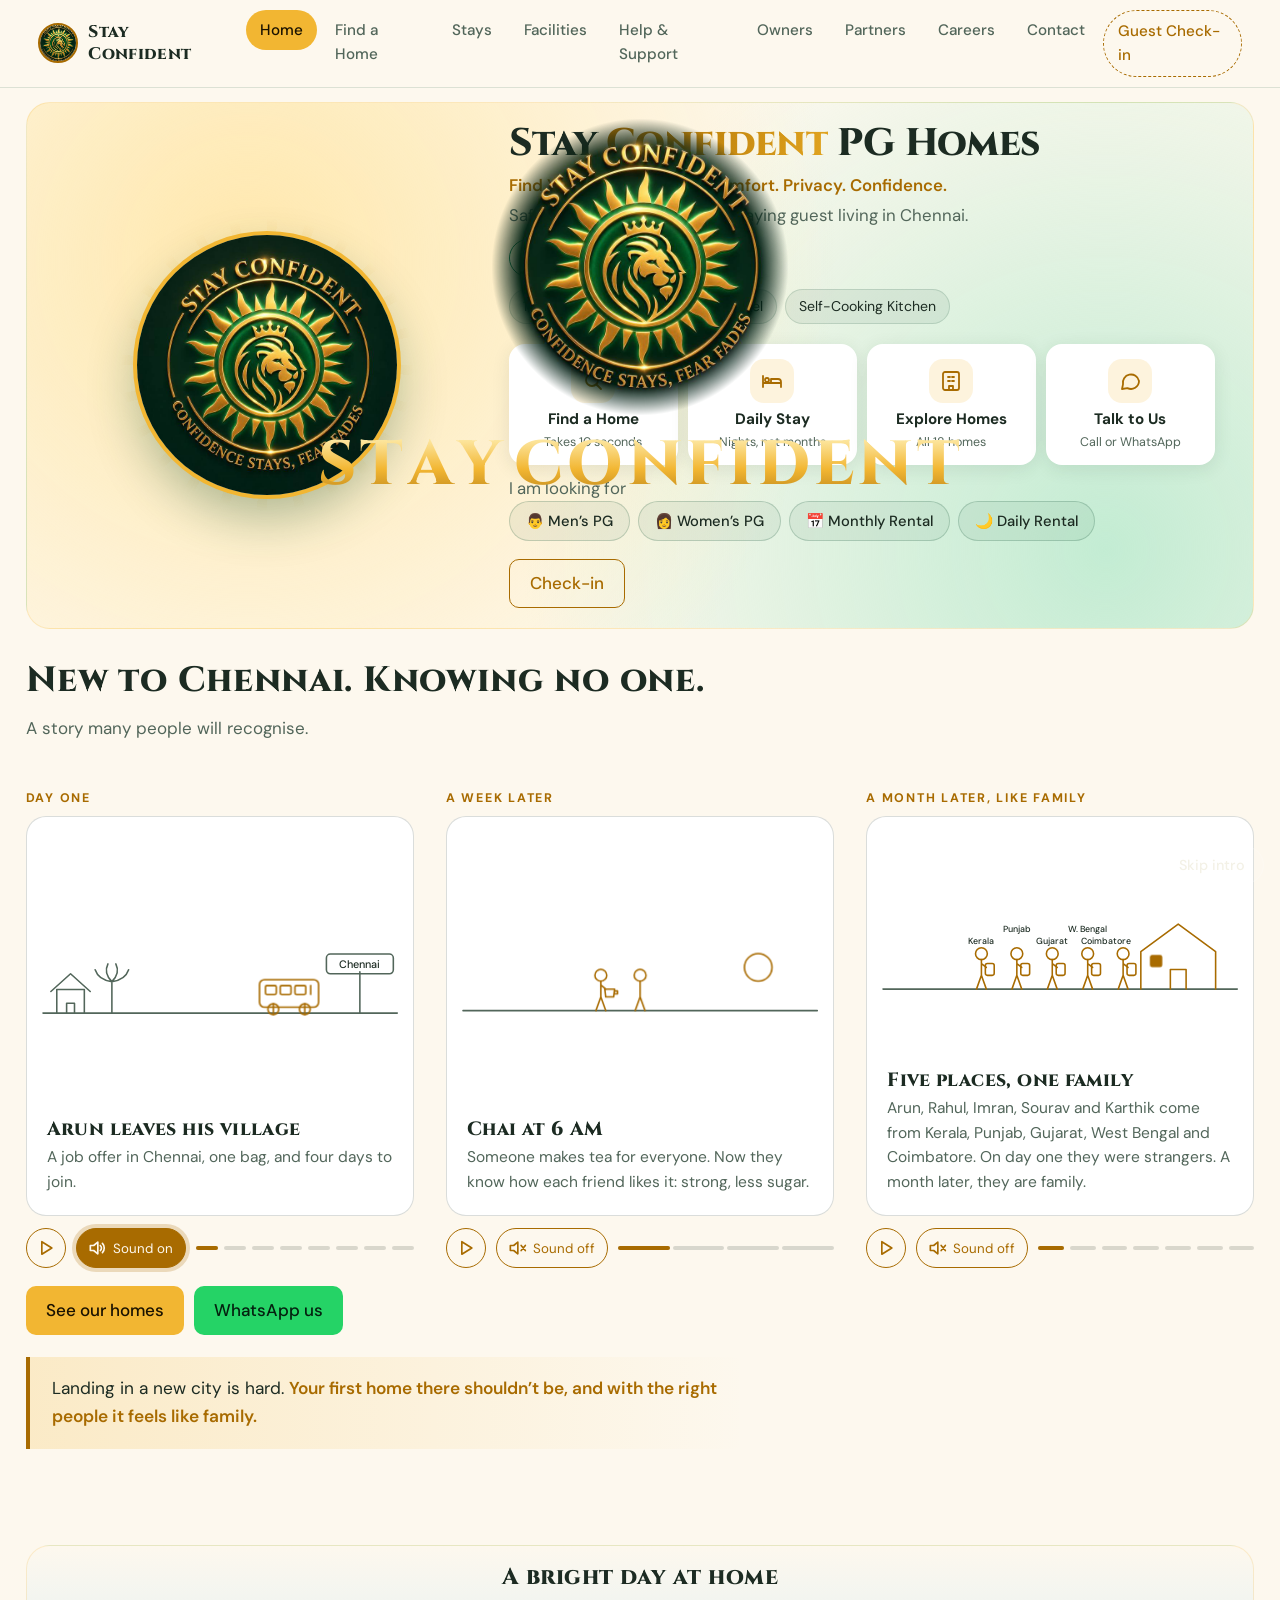
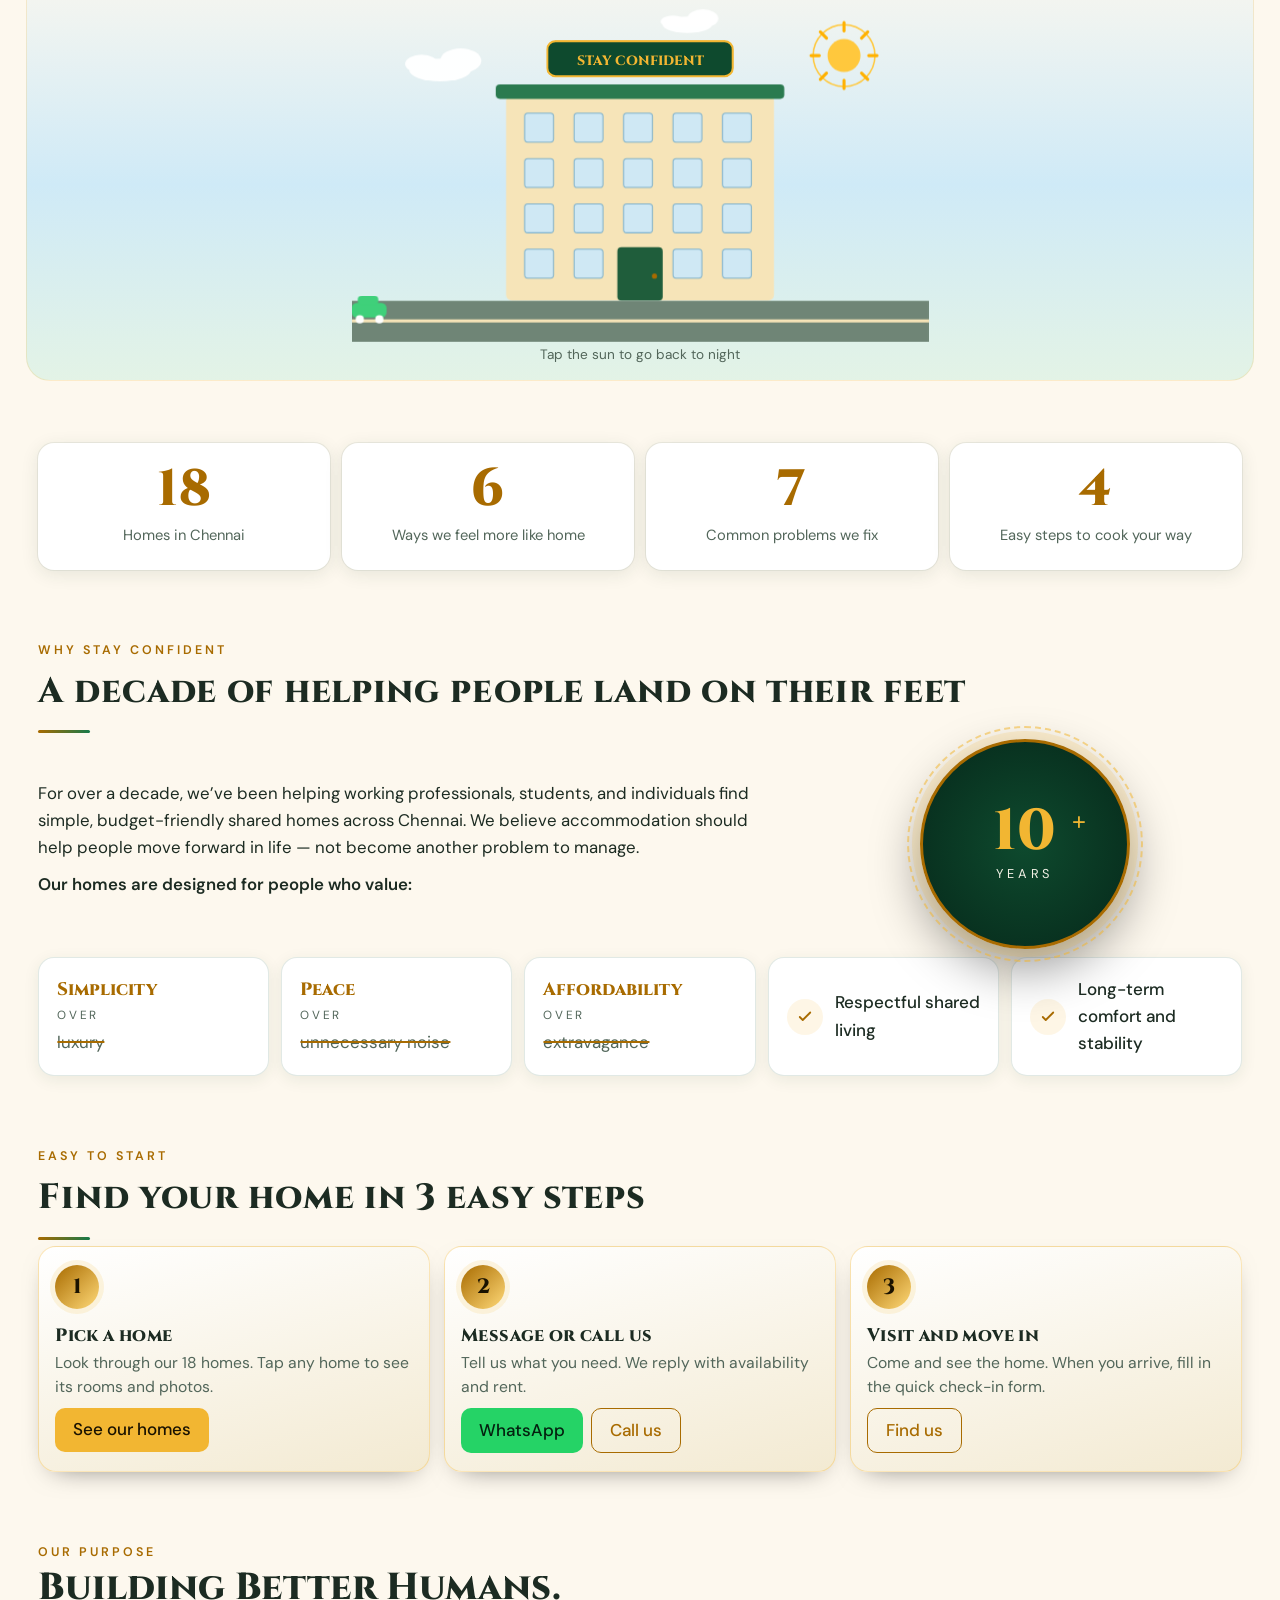
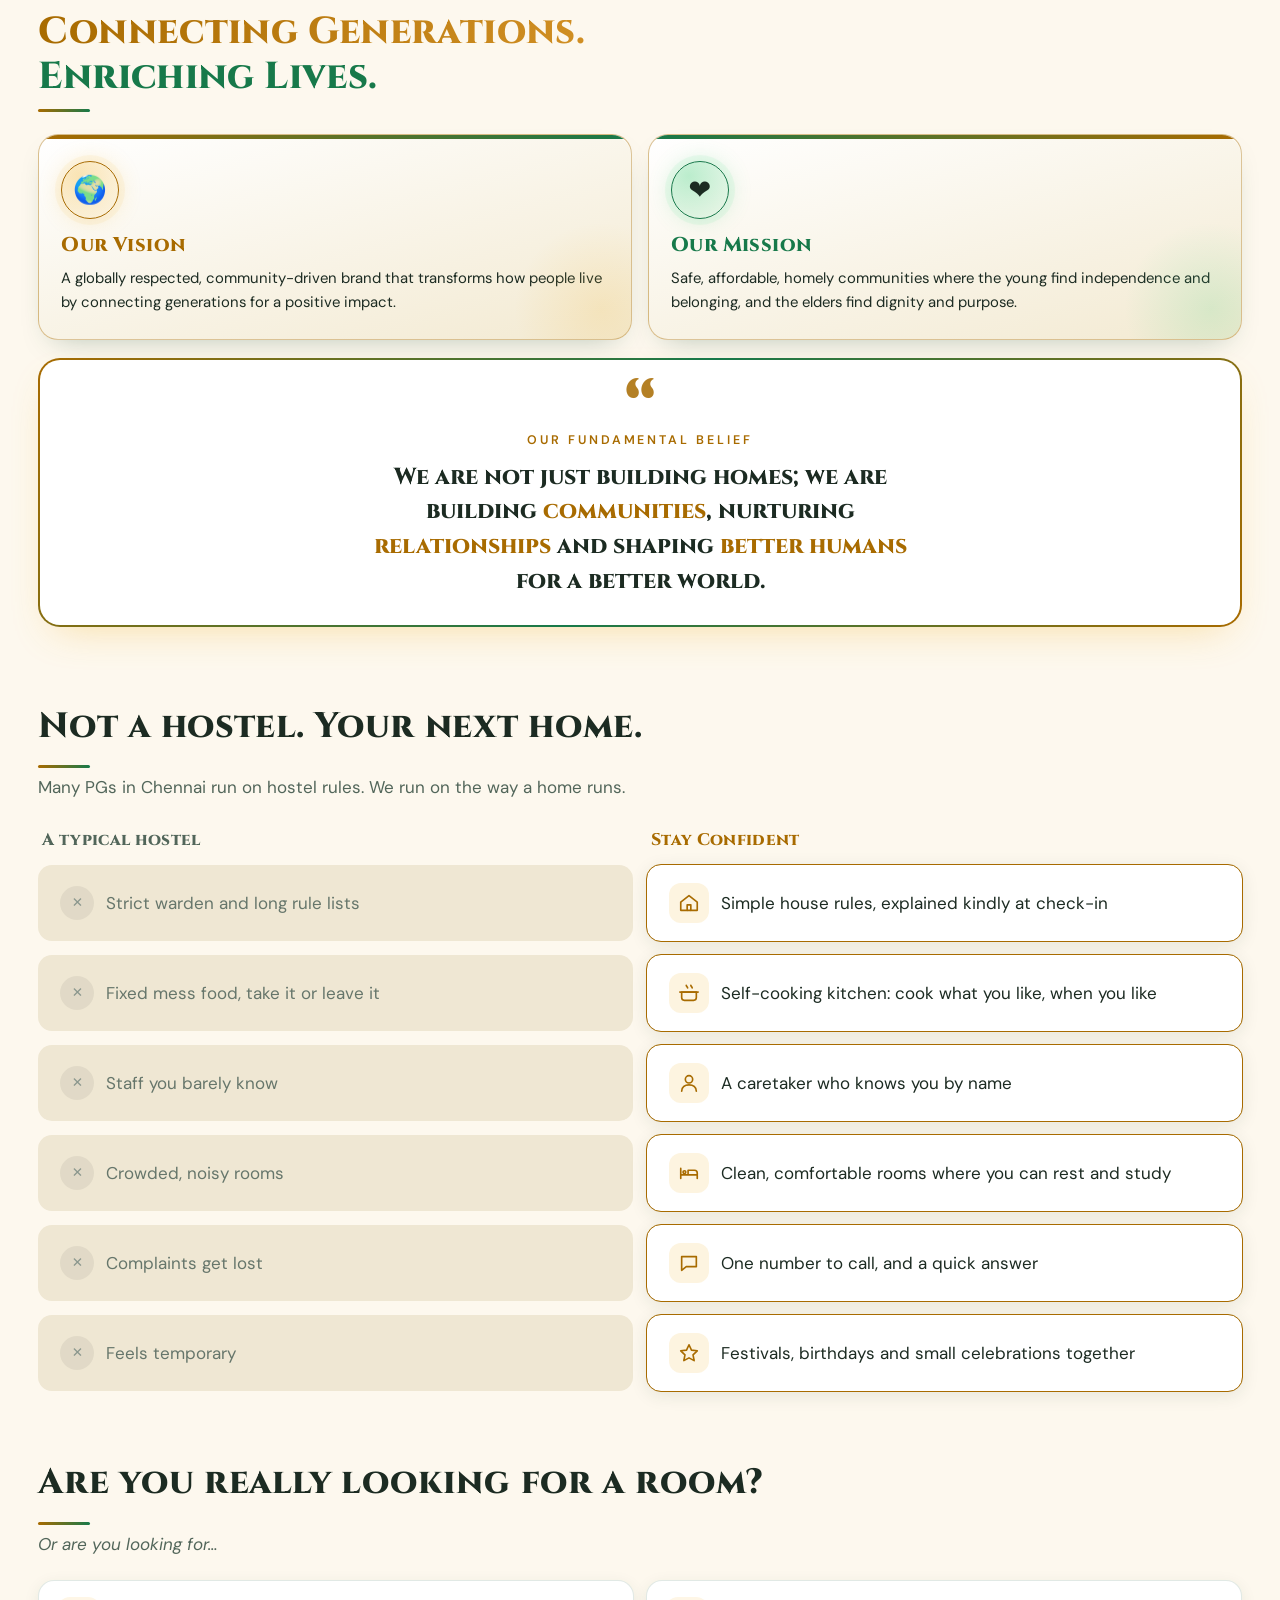
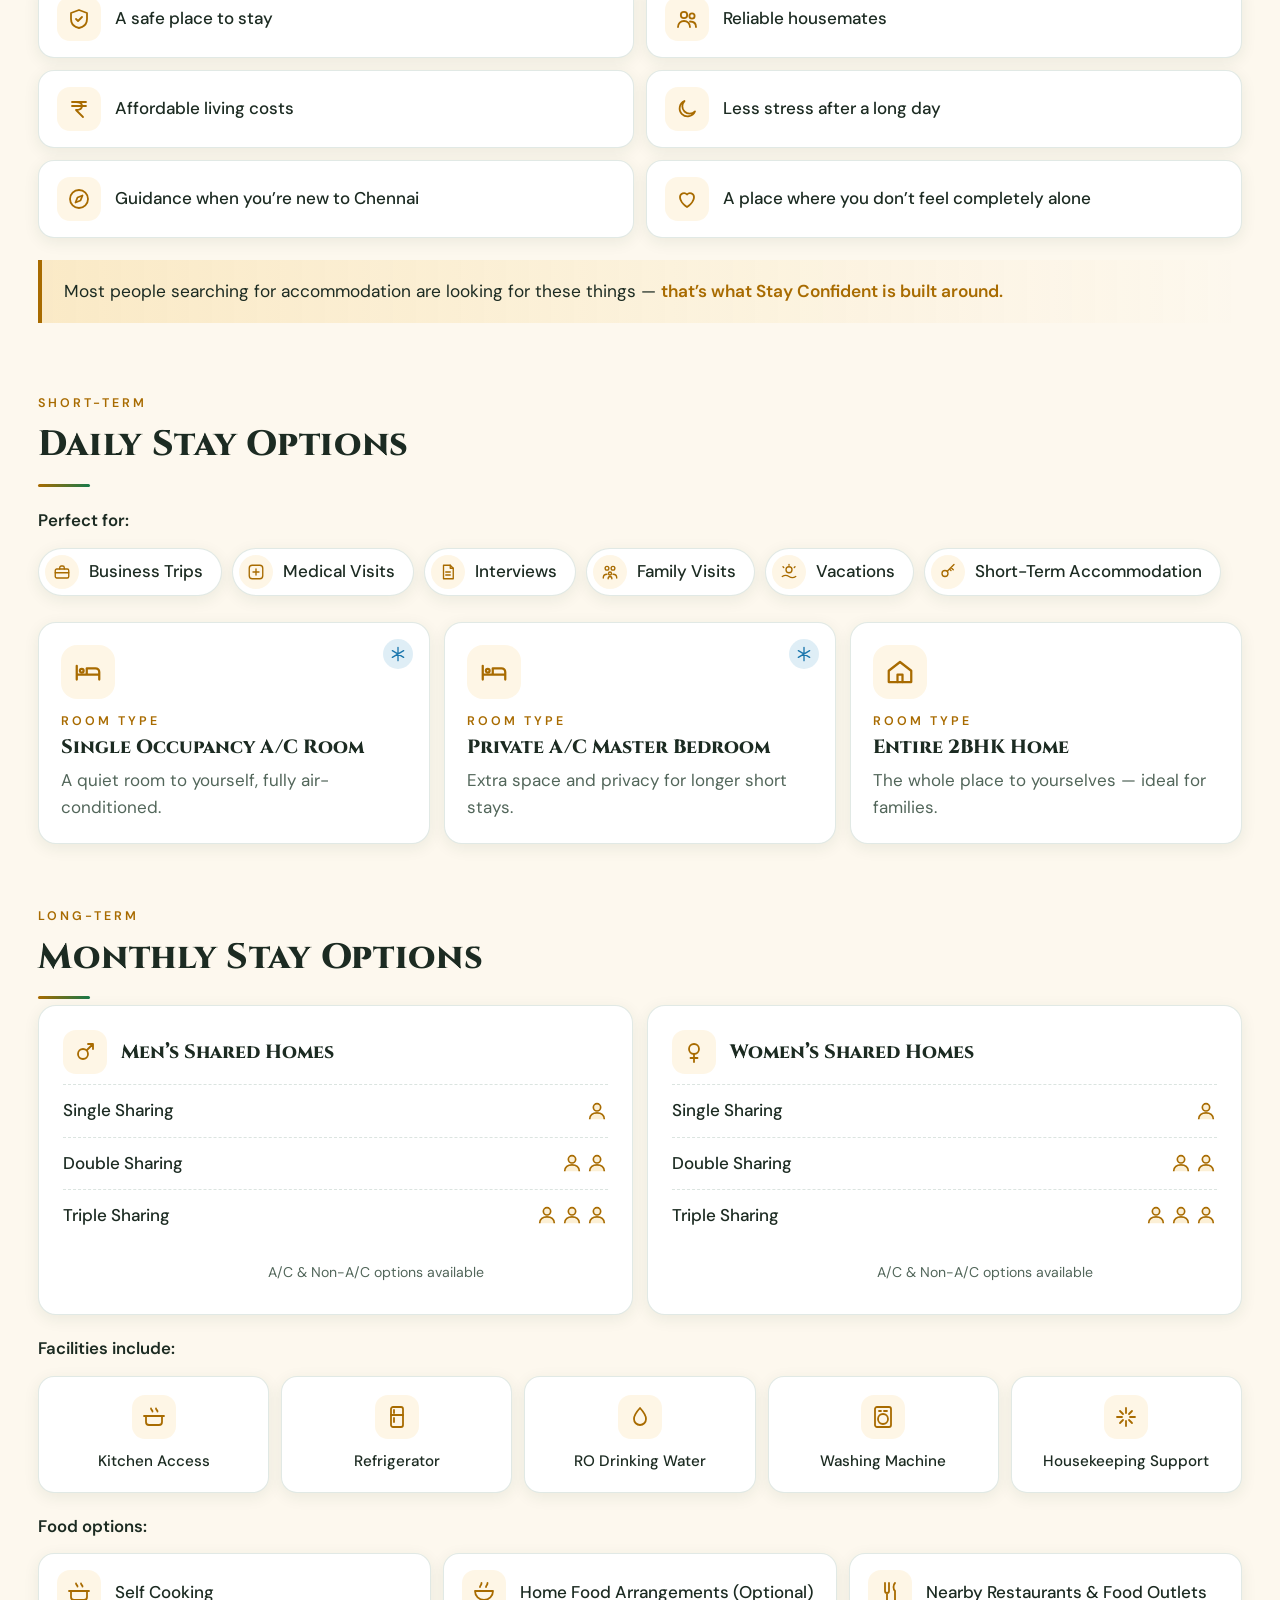
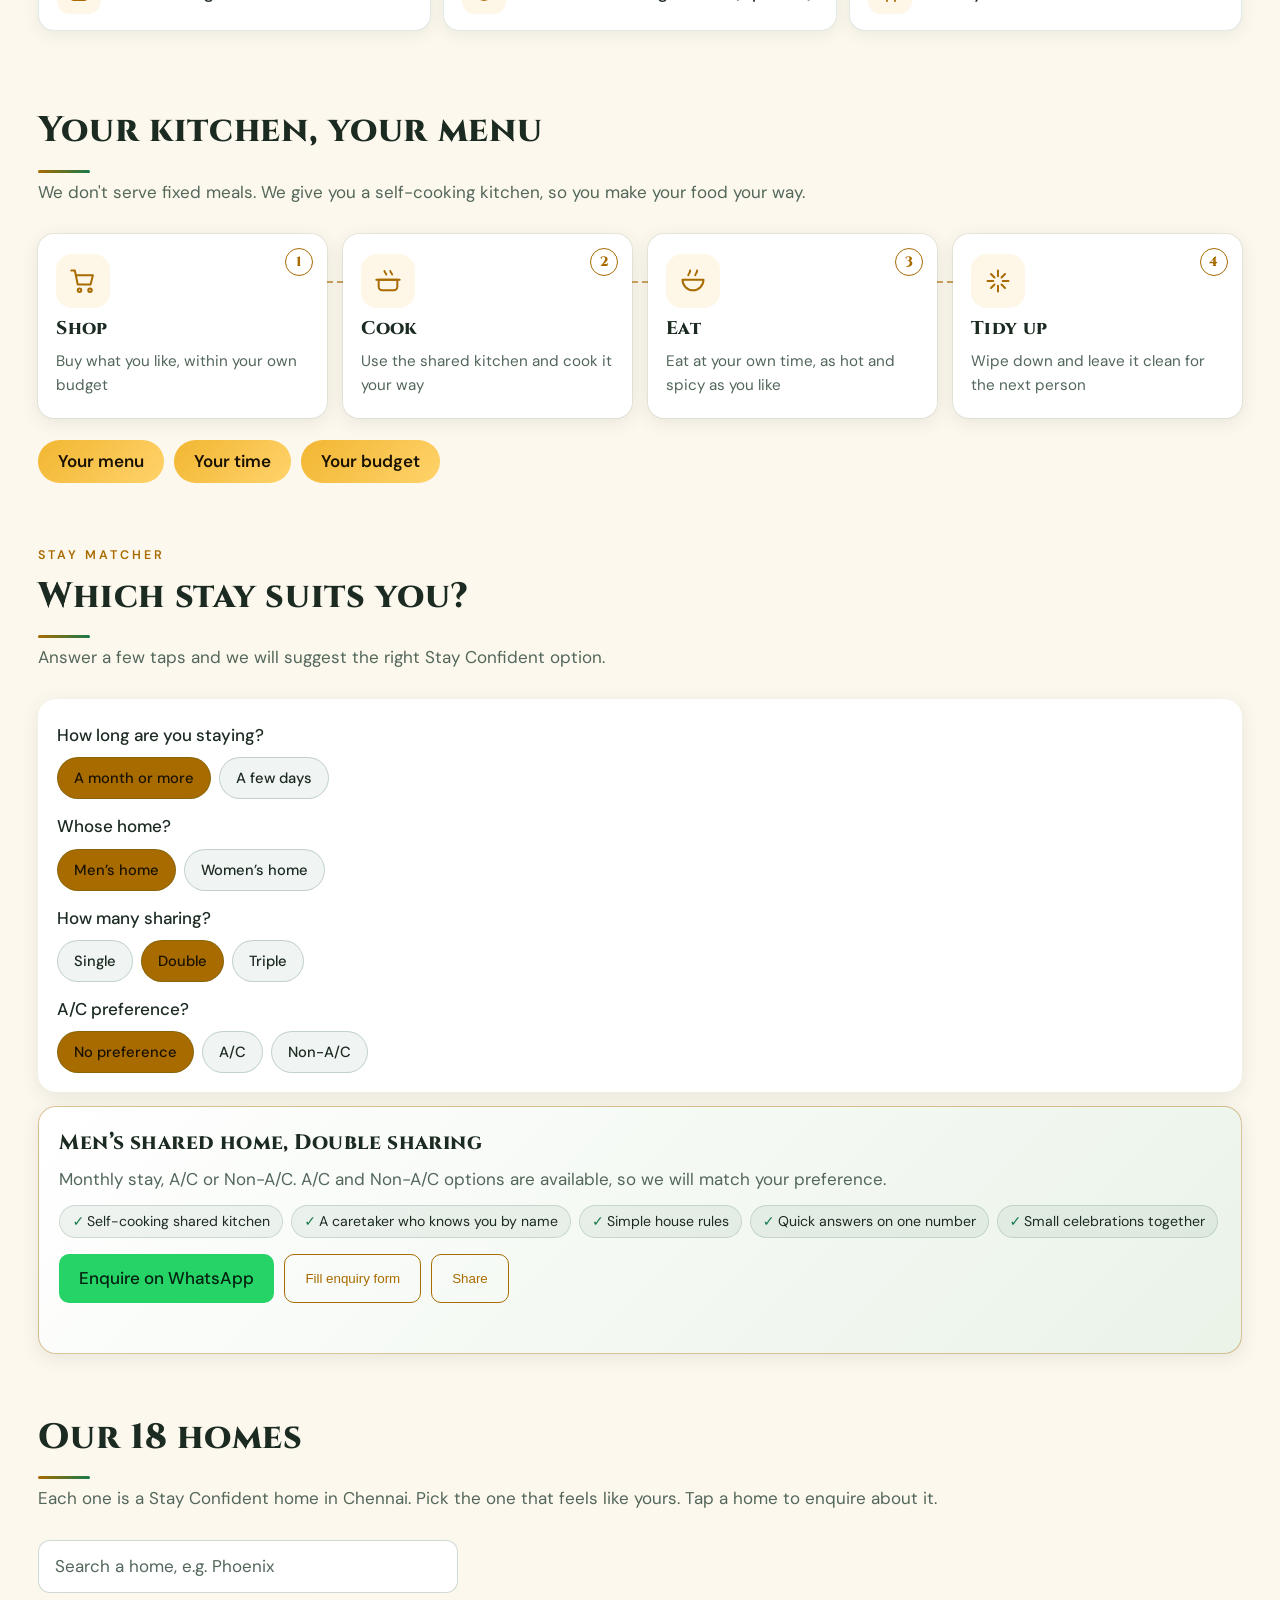
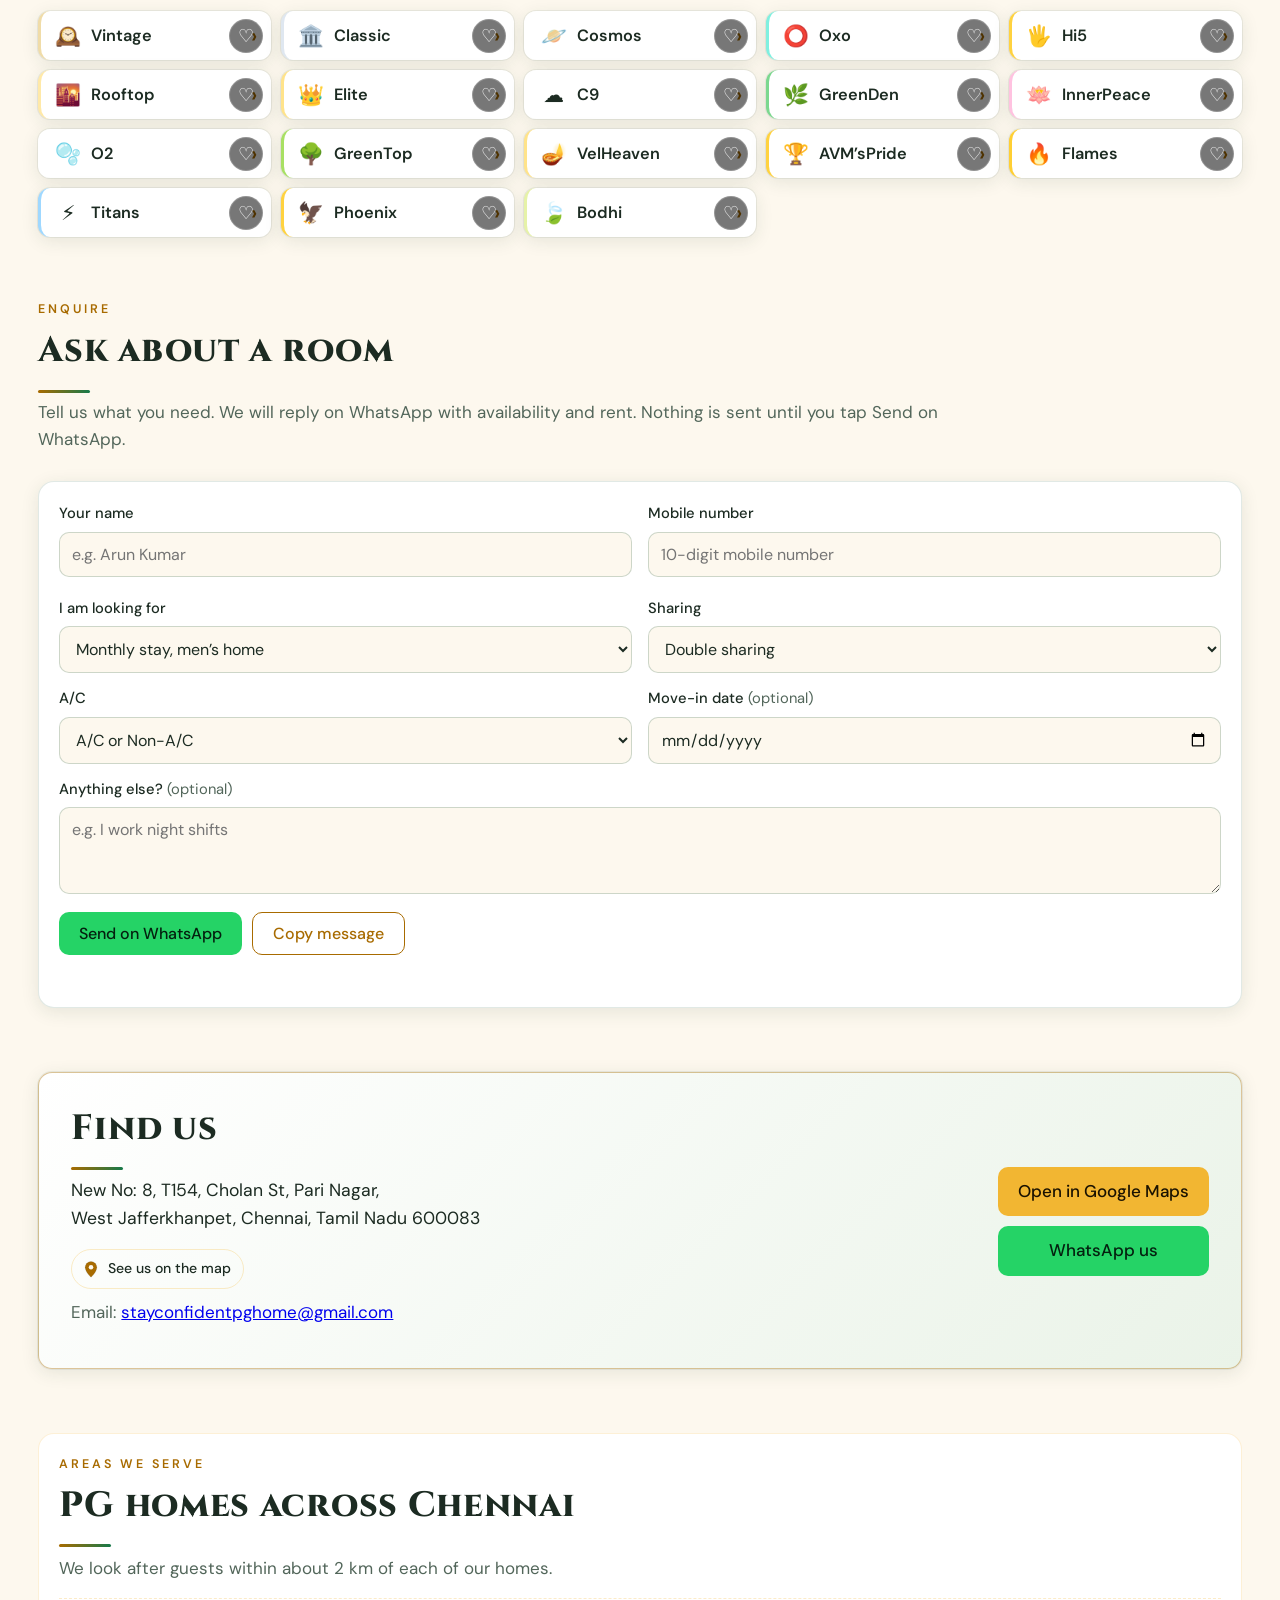
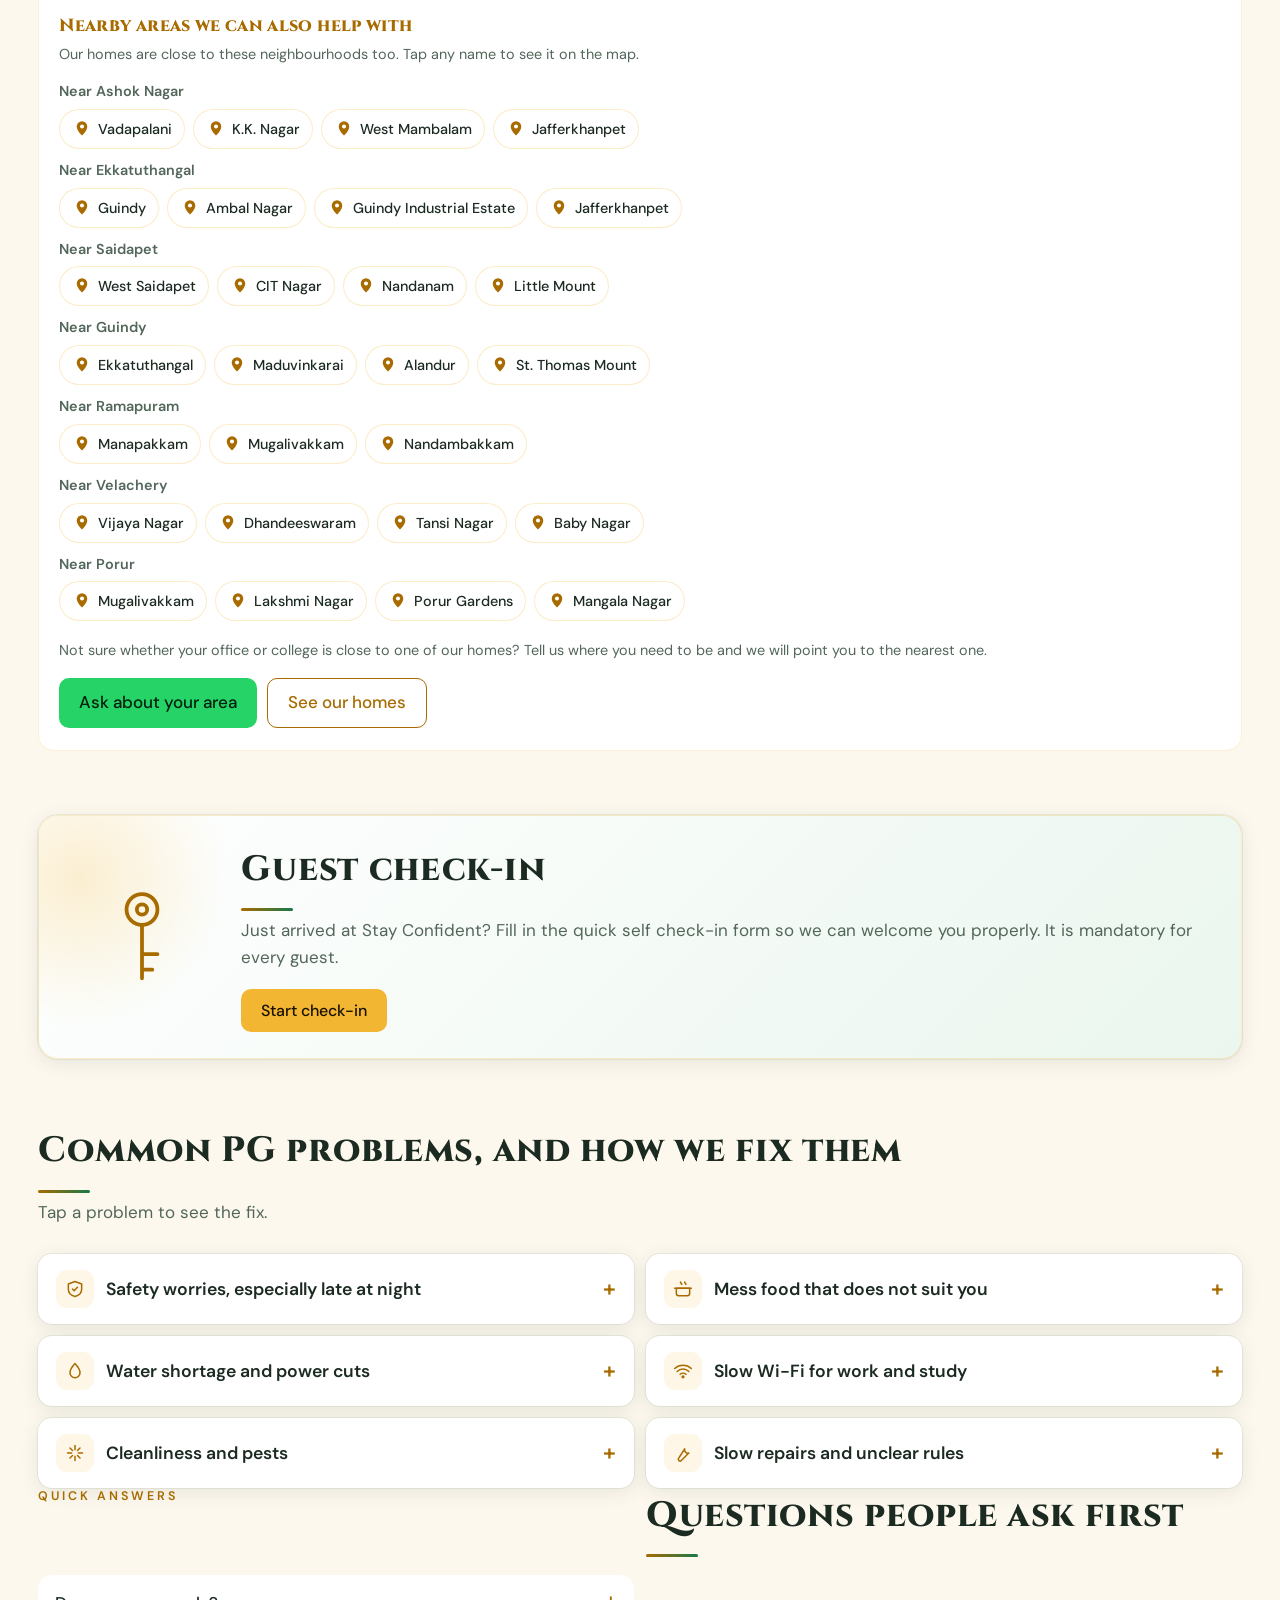
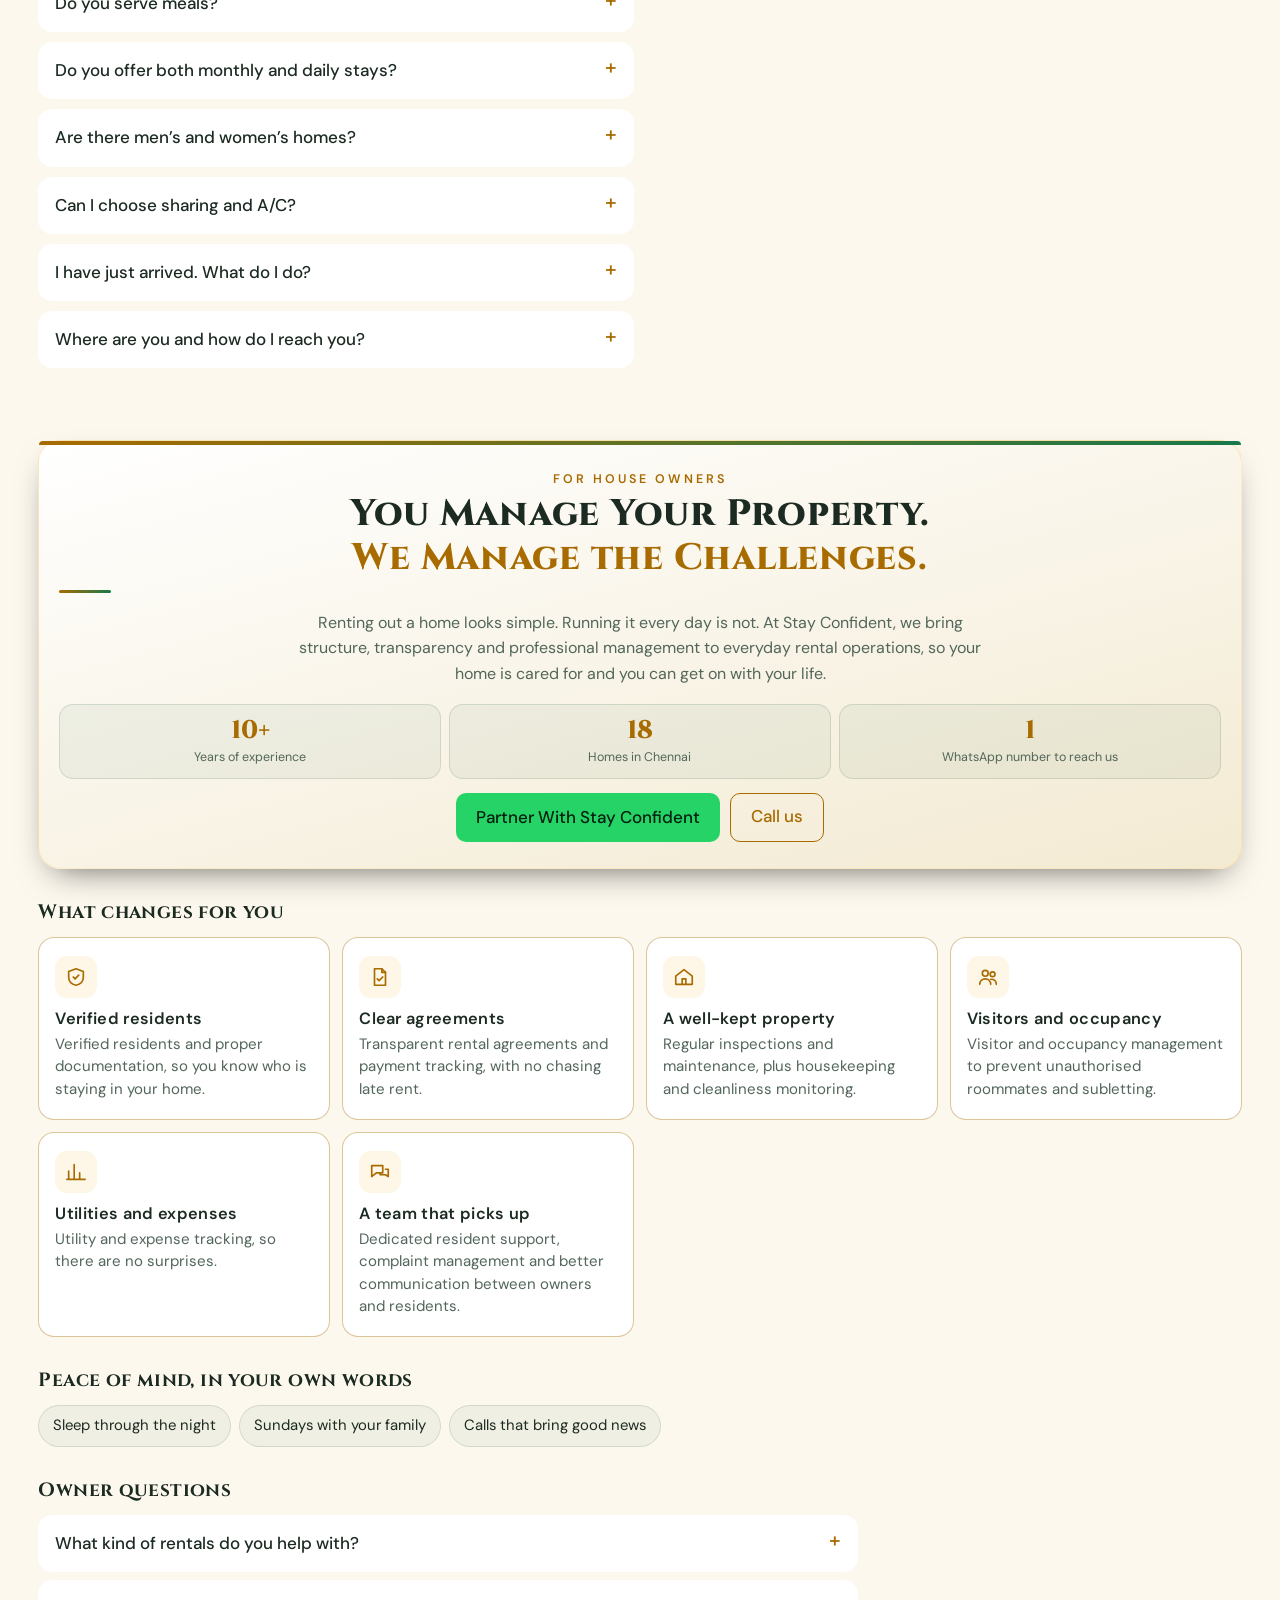
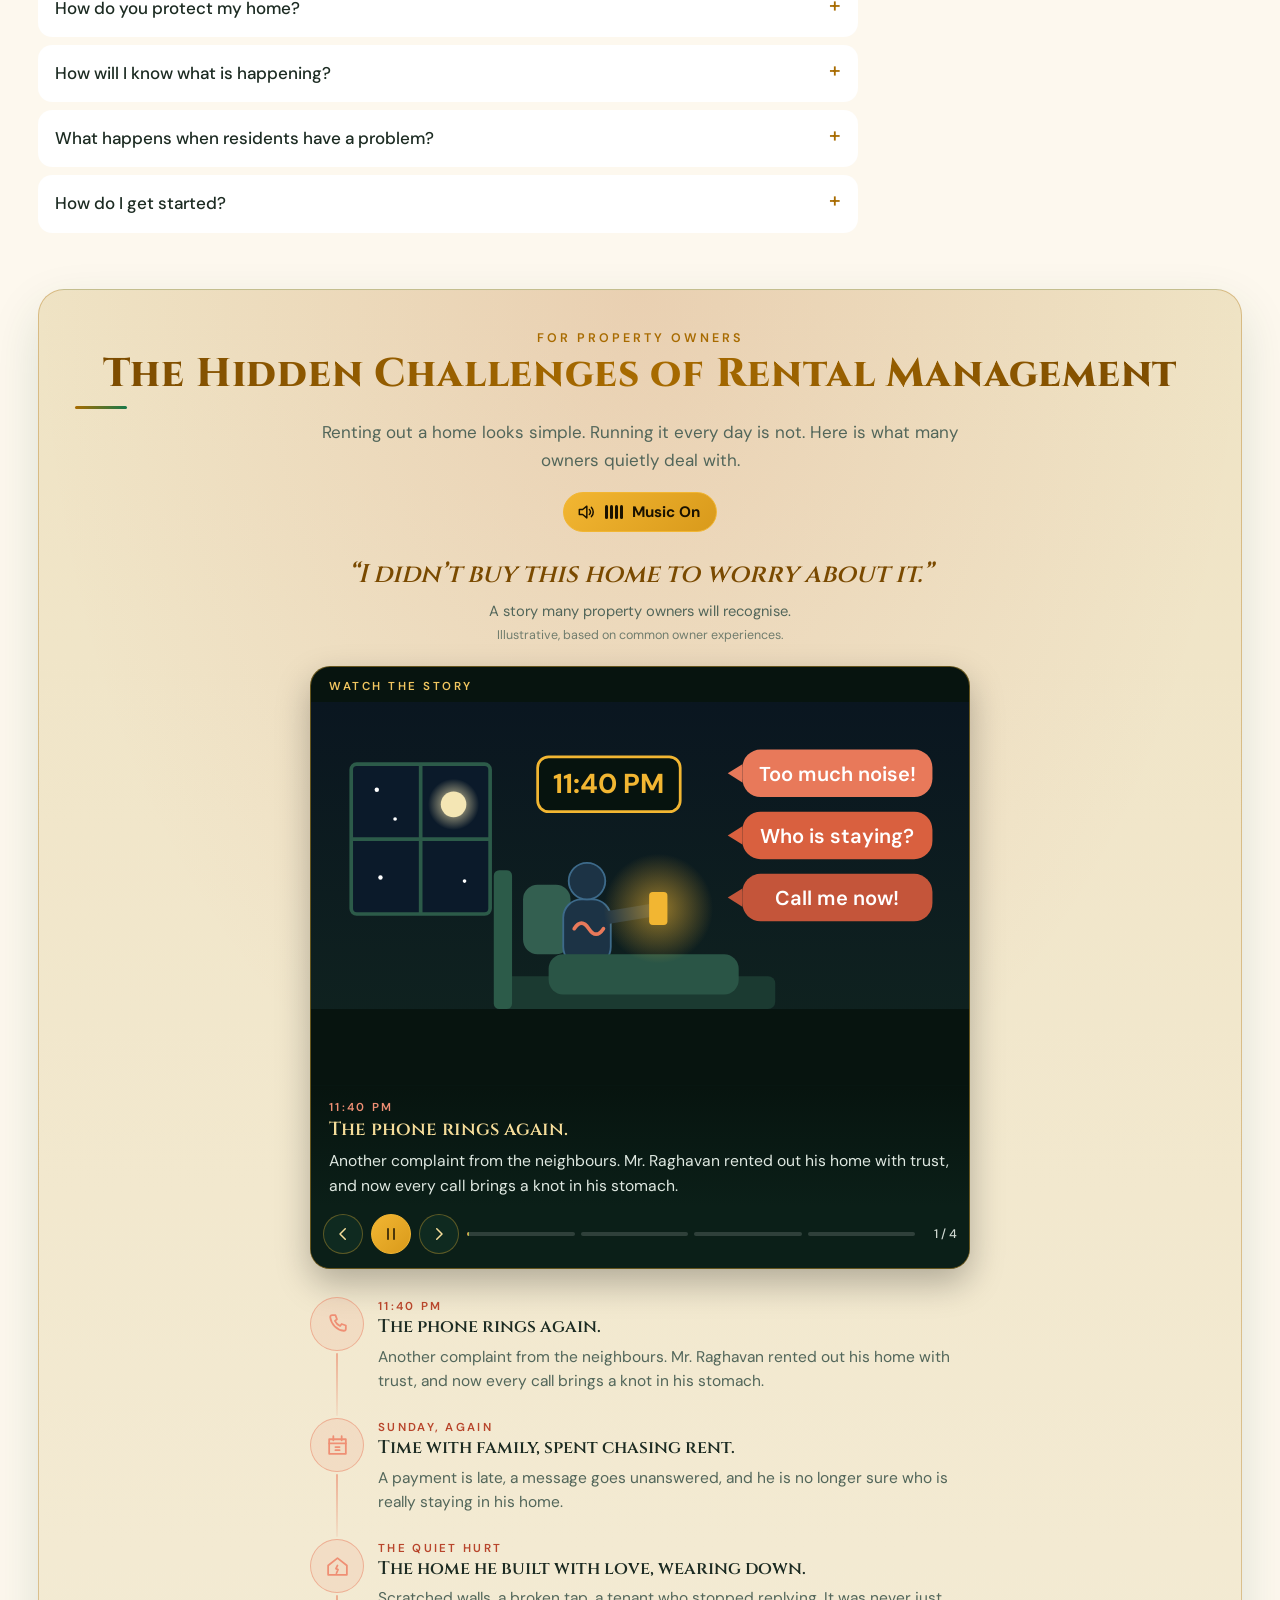
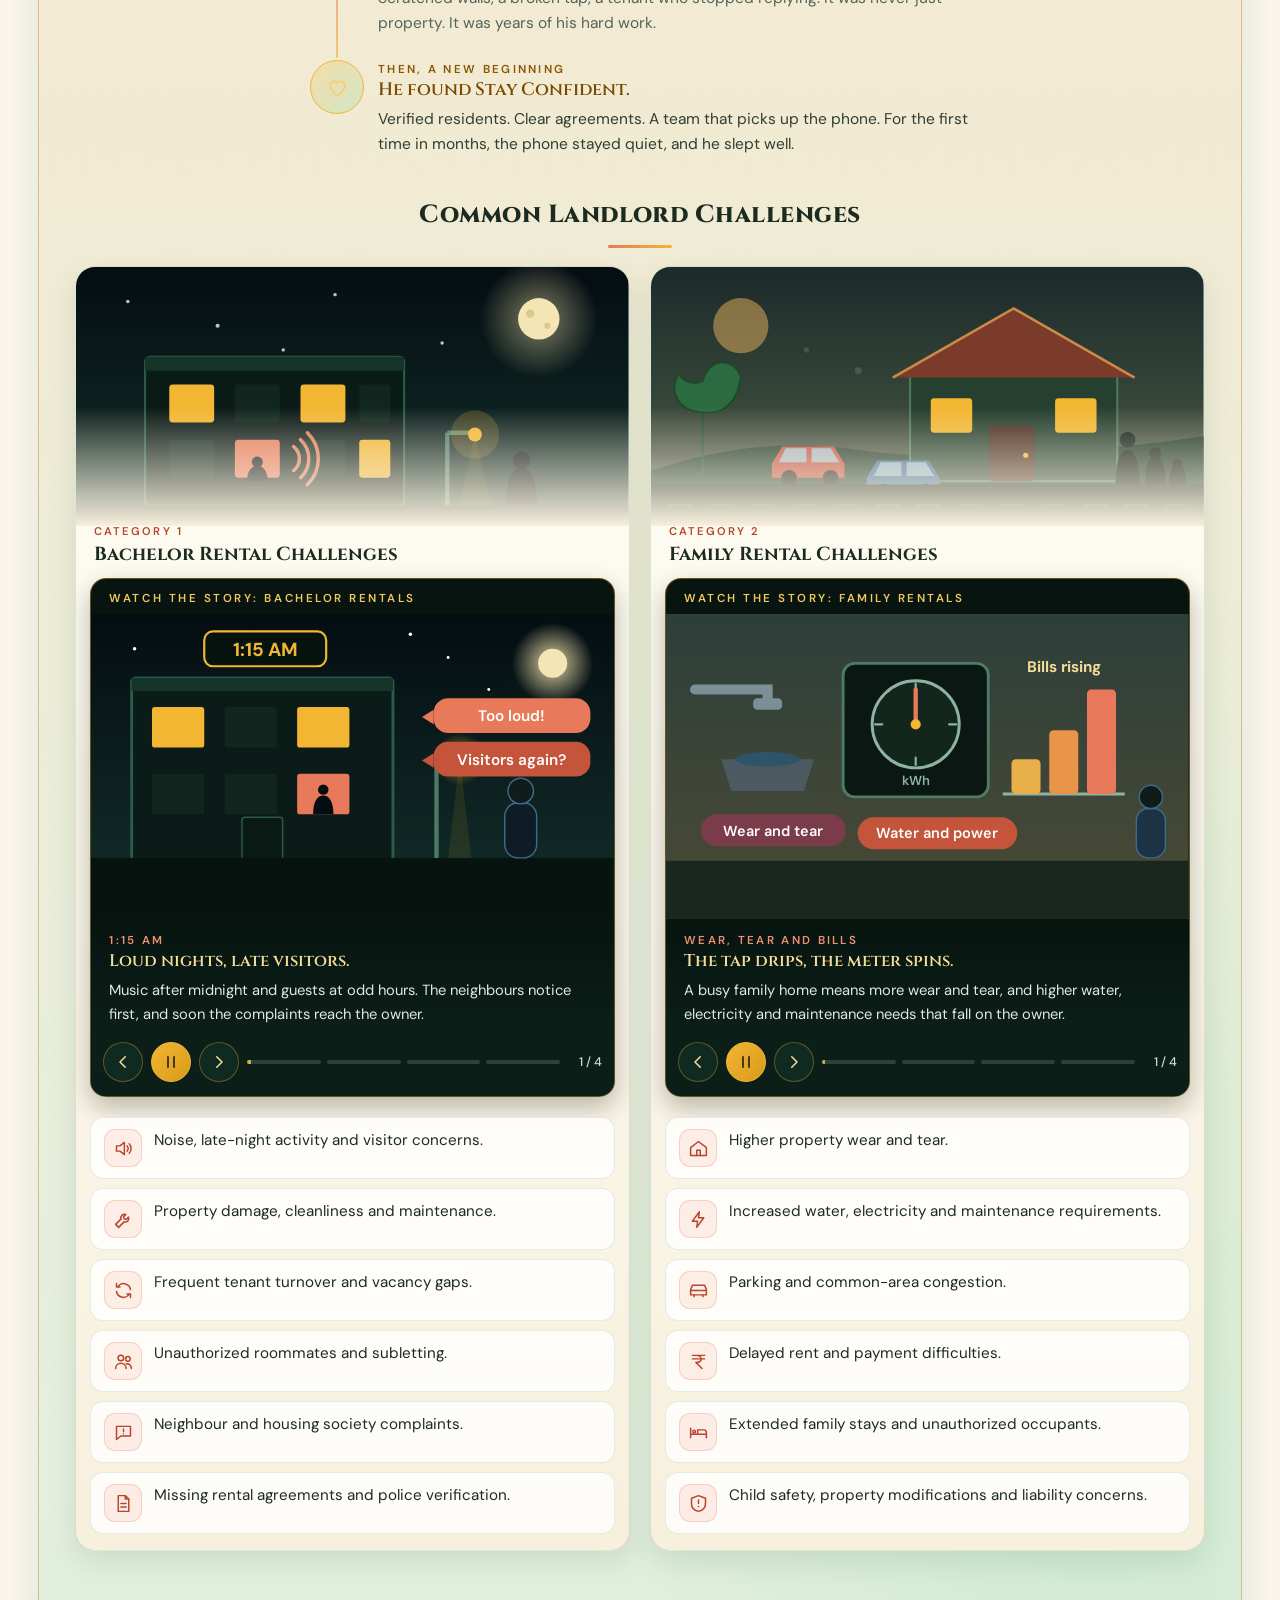
==== commit 09037b6a: "Add files via upload" ====
--- a/index.html
+++ b/index.html
@@ -834,7 +834,10 @@
 <g fill="none" stroke="#e8795a" stroke-width="2" stroke-linecap="round"><path class="hc-wave" d="M126 104a9 9 0 0 1 0 14"/><path class="hc-wave w2" d="M130 100a15 15 0 0 1 0 22"/><path class="hc-wave w3" d="M134 96a21 21 0 0 1 0 30"/></g>
 <rect x="0" y="138" width="320" height="12" fill="#06130e"/><path d="M215 138V96M215 96h14" stroke="#4d7a66" stroke-width="2.500" fill="none"/><circle cx="231" cy="97" r="4" fill="#f2b632"/><path d="M222 138l9-41 9 41z" fill="#f2b63218"/>
 <g fill="#050d12"><circle cx="258" cy="112" r="5"/><path d="M249 138c0-16 4-22 9-22s9 6 9 22z"/></g><circle cx="231" cy="97" r="14" fill="#f2b63230"/>
-</svg></div><div class="hc-gt"><span class="hc-badge">Category 1</span><h4>Bachelor Rental Challenges</h4></div><ul class="hc-list">
+</svg></div><div class="hc-gt"><span class="hc-badge">Category 1</span><h4>Bachelor Rental Challenges</h4></div><div class="hs hs-cat" id="hs-bach" data-hs="cat" role="group" aria-label="Animated story: the challenges of a bachelor rental home and how Stay Confident solves them"><p class="hs-k">Watch the story: bachelor rentals</p><div class="hs-stage"><figure class="hs-sc" data-i="0"><svg viewBox="0 0 360 210" role="img" aria-label="Night, 1:15 AM. Loud music from a bachelor flat and a late visitor arriving while a neighbour complains."><defs><linearGradient id="hb1a" x1="0" y1="0" x2="0" y2="1"><stop offset="0" stop-color="#050d12"/><stop offset="1" stop-color="#12302a"/></linearGradient><radialGradient id="hb1b"><stop offset="0" stop-color="#f6e7b0" stop-opacity=".9"/><stop offset="1" stop-color="#f6e7b0" stop-opacity="0"/></radialGradient><radialGradient id="hb1c"><stop offset="0" stop-color="#f2b632" stop-opacity=".6"/><stop offset="1" stop-color="#f2b632" stop-opacity="0"/></radialGradient></defs><rect width="360" height="210" fill="url(#hb1a)"/><circle cx="318" cy="34" r="28" fill="url(#hb1b)"/><circle cx="318" cy="34" r="10" fill="#f4e6b4"/><g fill="#fff"><circle class="hs-tw" cx="30" cy="24" r="1.2"/><circle class="hs-tw d2" cx="246" cy="30" r="1"/><circle class="hs-tw d3" cx="220" cy="14" r="1.2"/><circle class="hs-tw d2" cx="274" cy="52" r="1"/></g><rect x="28" y="44" width="180" height="126" rx="3" fill="#0b1b17" stroke="#2c5b49" stroke-width="2"/><rect x="28" y="44" width="180" height="9" fill="#16352a"/><rect class="hs-win" x="42" y="64" width="36" height="28" rx="2" fill="#f2b632"/><rect x="92" y="64" width="36" height="28" rx="2" fill="#10261f"/><rect class="hs-win d2" x="142" y="64" width="36" height="28" rx="2" fill="#f2b632"/><rect x="42" y="110" width="36" height="28" rx="2" fill="#10261f"/><rect x="92" y="110" width="36" height="28" rx="2" fill="#10261f"/><rect class="hs-win d3" x="142" y="110" width="36" height="28" rx="2" fill="#e8795a"/><g class="hs-bob b2"><circle cx="160" cy="121" r="3.6" fill="#050d12"/><path d="M153 138c0-9 3-13 7-13s7 4 7 13z" fill="#050d12"/></g><g fill="none" stroke="#e8795a" stroke-width="2" stroke-linecap="round"><path class="hs-wv" d="M184 118a9 9 0 0 1 0 14"/><path class="hs-wv w2" d="M190 113a15 15 0 0 1 0 24"/><path class="hs-wv w3" d="M196 108a21 21 0 0 1 0 34"/></g><text class="hs-z" style="animation-delay:.4s" x="172" y="106" font-family="DM Sans,system-ui,sans-serif" font-size="13" font-weight="800" fill="#e8795a">&#9835;</text><rect x="78" y="12" width="84" height="24" rx="6" fill="#06130e" stroke="#f2b632" stroke-width="1.5"/><text class="hs-clk" x="120" y="29" text-anchor="middle" font-family="DM Sans,system-ui,sans-serif" font-size="13" font-weight="700" fill="#f2b632">1:15 AM</text><rect x="104" y="140" width="28" height="30" rx="2" fill="#0a1a14" stroke="#2c5b49"/><rect y="168" width="360" height="42" fill="#06130e"/><path d="M238 168V98M238 98h16" stroke="#4d7a66" stroke-width="3" fill="none"/><path d="M246 168l8-69 8 69z" fill="#f2b63218"/><circle class="hs-gl" cx="254" cy="100" r="18" fill="url(#hb1c)"/><circle cx="254" cy="100" r="4.5" fill="#f2b632"/><g class="hs-slide" style="--d:.5s"><g class="hs-bob"><rect x="285" y="130" width="22" height="38" rx="9.24" fill="#0f1c26" stroke="#3d6a8a"/><circle cx="296" cy="122" r="8.8" fill="#101c1a" stroke="#3d6a8a"/></g></g><g class="hs-in" style="--d:1.2s"><rect x="236" y="58" width="108" height="24" rx="10" fill="#e8795a"/><path d="M236 66l-8 5 8 5z" fill="#e8795a"/><text x="290" y="74" text-anchor="middle" font-family="DM Sans,system-ui,sans-serif" font-size="10.5" font-weight="600" fill="#fff">Too loud!</text></g><g class="hs-in" style="--d:2.6s"><rect x="236" y="88" width="108" height="24" rx="10" fill="#c4553a"/><path d="M236 96l-8 5 8 5z" fill="#c4553a"/><text x="290" y="104" text-anchor="middle" font-family="DM Sans,system-ui,sans-serif" font-size="10.5" font-weight="600" fill="#fff">Visitors again?</text></g></svg><figcaption class="hs-cap"><small class="hs-t">1:15 AM</small><p class="hs-h">Loud nights, late visitors.</p><p class="hs-p">Music after midnight and guests at odd hours. The neighbours notice first, and soon the complaints reach the owner.</p></figcaption></figure>
+<figure class="hs-sc" data-i="1"><svg viewBox="0 0 360 210" role="img" aria-label="A room agreed for two residents but four people staying, with scratched walls and piled up dishes."><defs><linearGradient id="hb2a" x1="0" y1="0" x2="0" y2="1"><stop offset="0" stop-color="#2d3f3a"/><stop offset="1" stop-color="#4c4a35"/></linearGradient></defs><rect width="360" height="210" fill="url(#hb2a)"/><rect y="168" width="360" height="42" fill="#1a271f"/><rect x="14" y="16" width="332" height="152" rx="6" fill="#16271f" opacity=".7"/><g class="hs-in" style="--d:0.3s"><rect x="26" y="28" width="128" height="22" rx="11" fill="#2e8f55"/><text x="90" y="42.6" text-anchor="middle" font-family="DM Sans,system-ui,sans-serif" font-size="10" font-weight="600" fill="#fff">Agreed: 2 residents</text></g><g class="hs-in" style="--d:3.6s"><rect x="26" y="56" width="128" height="22" rx="11" fill="#c4553a"/><text x="90" y="70.6" text-anchor="middle" font-family="DM Sans,system-ui,sans-serif" font-size="10" font-weight="600" fill="#fff">Actually staying: 4</text></g><g class="hs-in" style="--d:4.6s"><rect x="26" y="84" width="104" height="22" rx="11" fill="#7a3b4a"/><text x="78" y="98.6" text-anchor="middle" font-family="DM Sans,system-ui,sans-serif" font-size="10" font-weight="600" fill="#fff">Mess and damage</text></g><g fill="none" stroke="#a9bfb2" stroke-width="2" stroke-linecap="round"><path class="hs-dr" pathLength="1" style="--d:4.2s" d="M196 40l32 26"/><path class="hs-dr" pathLength="1" style="--d:4.5s" d="M208 36l32 26"/><path class="hs-dr" pathLength="1" style="--d:4.8s" d="M220 34l32 26"/></g><rect x="26" y="130" width="104" height="6" rx="3" fill="#7a5a3a"/><rect x="34" y="136" width="5" height="32" fill="#5e4429"/><rect x="116" y="136" width="5" height="32" fill="#5e4429"/><ellipse cx="62" cy="127" rx="19" ry="3.6" fill="#e9e2cf"/><ellipse cx="62" cy="122" rx="17" ry="3.4" fill="#d9d2bf"/><ellipse cx="62" cy="117" rx="15" ry="3.2" fill="#e9e2cf"/><g fill="#fff"><circle class="hs-tw" cx="78" cy="108" r="1.5"/><circle class="hs-tw d2" cx="50" cy="104" r="1.3"/><circle class="hs-tw d3" cx="66" cy="100" r="1.3"/></g><rect x="160" y="148" width="86" height="14" rx="4" fill="#3a5a4c"/><rect x="256" y="148" width="86" height="14" rx="4" fill="#3a5a4c"/><g class="hs-in" style="--d:.2s"><rect x="175" y="116" width="22" height="34" rx="9.24" fill="#274a5e"/><circle cx="186" cy="108" r="8.8" fill="#101c1a"/></g><g class="hs-in" style="--d:1s"><rect x="215" y="116" width="22" height="34" rx="9.24" fill="#335f50"/><circle cx="226" cy="108" r="8.8" fill="#101c1a"/></g><g class="hs-in" style="--d:2s"><g class="hs-bob"><rect x="267" y="116" width="22" height="34" rx="9.24" fill="#7a3b4a" stroke="#e8795a"/><circle cx="278" cy="108" r="8.8" fill="#101c1a" stroke="#e8795a"/></g></g><g class="hs-in" style="--d:2.8s"><g class="hs-bob b2"><rect x="307" y="116" width="22" height="34" rx="9.24" fill="#3b6ea5" stroke="#e8795a"/><circle cx="318" cy="108" r="8.8" fill="#101c1a" stroke="#e8795a"/></g></g><text class="hs-in" style="--d:3.4s" x="298" y="84" text-anchor="middle" font-family="DM Sans,system-ui,sans-serif" font-size="22" font-weight="800" fill="#e8795a">?</text></svg><figcaption class="hs-cap"><small class="hs-t">ROOMMATES AND DAMAGE</small><p class="hs-h">Two agreed. Four staying.</p><p class="hs-p">Unauthorized roommates and subletting crowd the room, while scratched walls and piled-up dishes quietly wear the property down.</p></figcaption></figure>
+<figure class="hs-sc" data-i="2"><svg viewBox="0 0 360 210" role="img" aria-label="An empty room with a to let sign, three vacant months, and no rental agreement or police verification."><defs><linearGradient id="hb3a" x1="0" y1="0" x2="0" y2="1"><stop offset="0" stop-color="#1d2633"/><stop offset="1" stop-color="#2a2f2a"/></linearGradient></defs><rect width="360" height="210" fill="url(#hb3a)"/><g class="hs-drift"><ellipse cx="80" cy="26" rx="40" ry="8" fill="#2b3646" opacity=".8"/><ellipse cx="106" cy="20" rx="26" ry="7" fill="#2b3646" opacity=".8"/></g><rect y="168" width="360" height="42" fill="#14201a"/><rect x="24" y="44" width="96" height="124" rx="3" fill="#0d1a16" stroke="#3a5a4c" stroke-width="1.5"/><rect x="44" y="62" width="56" height="42" rx="2" fill="#14261f" stroke="#3a5a4c"/><path d="M24 150h96" stroke="#1f3a30" stroke-width="2"/><g class="hs-wob"><circle cx="72" cy="124" r="6.5" fill="none" stroke="#f2b632" stroke-width="2"/><path d="M72 130.500v16m0-4h6m-6 7h5" stroke="#f2b632" stroke-width="2" fill="none" stroke-linecap="round"/></g><path d="M166 168V72" stroke="#6b4636" stroke-width="4"/><g class="hs-wob"><rect x="132" y="42" width="70" height="30" rx="4" fill="#0a3523" stroke="#f2b632" stroke-width="1.5"/><text x="167" y="62" text-anchor="middle" font-family="Cinzel,Georgia,serif" font-size="13" font-weight="700" fill="#f2b632">TO LET</text></g><g class="hs-in" style="--d:0.8s"><rect x="226" y="28" width="118" height="22" rx="11" fill="#7a3b4a"/><text x="285" y="42.6" text-anchor="middle" font-family="DM Sans,system-ui,sans-serif" font-size="10" font-weight="600" fill="#fff">Month 1: vacant</text></g><g class="hs-in" style="--d:1.8s"><rect x="226" y="56" width="118" height="22" rx="11" fill="#8a3f45"/><text x="285" y="70.6" text-anchor="middle" font-family="DM Sans,system-ui,sans-serif" font-size="10" font-weight="600" fill="#fff">Month 2: vacant</text></g><g class="hs-in" style="--d:2.8s"><rect x="226" y="84" width="118" height="22" rx="11" fill="#a04a40"/><text x="285" y="98.6" text-anchor="middle" font-family="DM Sans,system-ui,sans-serif" font-size="10" font-weight="600" fill="#fff">Month 3: vacant</text></g><g class="hs-in" style="--d:3.8s"><rect x="226" y="122" width="118" height="22" rx="11" fill="#c4553a"/><text x="285" y="136.6" text-anchor="middle" font-family="DM Sans,system-ui,sans-serif" font-size="10" font-weight="600" fill="#fff">No agreement</text></g><g class="hs-in" style="--d:4.6s"><rect x="226" y="146" width="118" height="22" rx="11" fill="#c4553a"/><text x="285" y="160.6" text-anchor="middle" font-family="DM Sans,system-ui,sans-serif" font-size="10" font-weight="600" fill="#fff">No verification</text></g></svg><figcaption class="hs-cap"><small class="hs-t">VACANCY GAPS</small><p class="hs-h">Frequent turnover, empty months.</p><p class="hs-p">Tenants leave quickly and the room sits vacant, with no proper rental agreement or police verification to fall back on.</p></figcaption></figure>
+<figure class="hs-sc" data-i="3"><svg viewBox="0 0 360 210" role="img" aria-label="Sunrise. A well kept Stay Confident home, a verified shield, and a quiet, peaceful night behind it."><defs><linearGradient id="hb4a" x1="0" y1="0" x2="0" y2="1"><stop offset="0" stop-color="#0f5a3c"/><stop offset=".62" stop-color="#e9c56a"/><stop offset="1" stop-color="#f7e3a1"/></linearGradient><radialGradient id="hb4b"><stop offset="0" stop-color="#fff6cf"/><stop offset=".5" stop-color="#f2b632" stop-opacity=".66"/><stop offset="1" stop-color="#f2b632" stop-opacity="0"/></radialGradient><linearGradient id="hb4c" x1="0" y1="0" x2="1" y2="1"><stop offset="0" stop-color="#ffe9a6"/><stop offset="1" stop-color="#c98a1d"/></linearGradient></defs><rect width="360" height="210" fill="url(#hb4a)"/><g class="hs-rise"><circle cx="58" cy="118" r="66" fill="url(#hb4b)"/><circle cx="58" cy="118" r="22" fill="#fff3c4"/></g><g class="hs-rays" stroke="#fff6cf" stroke-width="1.6" opacity=".45" stroke-linecap="round"><path d="M58 86v-14M80.6 95.4l9.9-9.9M35.4 95.4l-9.9-9.9M90 118h8M26 118H14"/></g><path d="M0 150c60-14 110-18 180-12s120 6 180-8v80H0z" fill="#0b4a30"/><rect y="168" width="360" height="42" fill="#0a3a26"/><g fill="#2e8f55"><circle cx="296" cy="160" r="12"/><circle cx="278" cy="164" r="9"/></g><rect x="96" y="84" width="168" height="84" rx="3" fill="#0d3a27" stroke="#f2b632" stroke-width="1.5"/><rect x="86" y="76" width="188" height="12" rx="2" fill="#0a3523" stroke="#f2b632" stroke-width="1.5"/><g class="hs-in" style="--d:1.2s"><rect x="124" y="44" width="112" height="28" rx="4" fill="#0a3523" stroke="url(#hb4c)" stroke-width="1.5"/><text x="180" y="62" text-anchor="middle" font-family="Cinzel,Georgia,serif" font-size="10.5" font-weight="700" fill="#f2b632" letter-spacing="1">STAY CONFIDENT</text></g><g fill="#f2b632"><rect class="hs-win" x="108" y="100" width="26" height="22" rx="2"/><rect class="hs-win d2" x="140" y="100" width="26" height="22" rx="2"/><rect class="hs-win d3" x="204" y="100" width="24" height="22" rx="2"/><rect class="hs-win d2" x="234" y="100" width="22" height="22" rx="2"/></g><rect x="168" y="122" width="24" height="46" rx="2" fill="#0a2a1c" stroke="#f2b632"/><g font-family="DM Sans,system-ui,sans-serif" font-weight="800" fill="#0a3523"><text class="hs-z" x="268" y="104" font-size="9">z</text><text class="hs-z z2" x="268" y="104" font-size="12">z</text><text class="hs-z z3" x="268" y="104" font-size="15">Z</text></g><g class="hs-in" style="--d:2.2s"><g transform="translate(316 30)"><path d="M0 0l22 8v16c0 14-9 23-22 28C-13 47-22 38-22 24V8z" fill="url(#hb4c)" stroke="#fff3c4" stroke-width="1.5"/><path class="hs-dr" pathLength="1" style="--d:2.7s" d="M-9 24l6 6 14-15" fill="none" stroke="#06281a" stroke-width="4" stroke-linecap="round" stroke-linejoin="round"/></g></g><g fill="#fff3c4"><circle class="hs-tw" cx="50" cy="70" r="1.6"/><circle class="hs-tw d2" cx="330" cy="120" r="1.6"/><circle class="hs-tw d3" cx="290" cy="40" r="1.4"/></g><g class="hs-in" style="--d:3.4s"><rect x="6" y="176" width="112" height="24" rx="12" fill="#06281a" stroke="#f2b632" stroke-opacity=".7"/><circle cx="19" cy="188" r="6" fill="#3fd07a33" stroke="#3fd07a"/><path d="M16 188l2.2 2.2 4-4.2" stroke="#3fd07a" stroke-width="1.6" fill="none" stroke-linecap="round" stroke-linejoin="round"/><text x="30" y="192" font-family="DM Sans,system-ui,sans-serif" font-size="9" font-weight="600" fill="#fff3c4">Verified residents</text></g><g class="hs-in" style="--d:4.2s"><rect x="124" y="176" width="112" height="24" rx="12" fill="#06281a" stroke="#f2b632" stroke-opacity=".7"/><circle cx="137" cy="188" r="6" fill="#3fd07a33" stroke="#3fd07a"/><path d="M134 188l2.2 2.2 4-4.2" stroke="#3fd07a" stroke-width="1.6" fill="none" stroke-linecap="round" stroke-linejoin="round"/><text x="148" y="192" font-family="DM Sans,system-ui,sans-serif" font-size="9" font-weight="600" fill="#fff3c4">Clear agreements</text></g><g class="hs-in" style="--d:5s"><rect x="242" y="176" width="112" height="24" rx="12" fill="#06281a" stroke="#f2b632" stroke-opacity=".7"/><circle cx="255" cy="188" r="6" fill="#3fd07a33" stroke="#3fd07a"/><path d="M252 188l2.2 2.2 4-4.2" stroke="#3fd07a" stroke-width="1.6" fill="none" stroke-linecap="round" stroke-linejoin="round"/><text x="266" y="192" font-family="DM Sans,system-ui,sans-serif" font-size="9" font-weight="600" fill="#fff3c4">Quiet nights</text></g></svg><figcaption class="hs-cap"><small class="hs-t hs-hope">THEN, STAY CONFIDENT</small><p class="hs-h">Quiet nights, verified residents.</p><p class="hs-p">Verified residents, clear agreements and visitor and occupancy management, with a team that keeps owners and residents talking.</p></figcaption></figure></div><div class="hs-bar"><button type="button" class="hs-b" data-a="prev" aria-label="Previous scene"><svg viewBox="0 0 24 24" aria-hidden="true"><path d="M15 5l-7 7 7 7"/></svg></button><button type="button" class="hs-b hs-pp" data-a="pp" data-s="play" aria-label="Play story"><svg viewBox="0 0 24 24" aria-hidden="true"><path class="i-play" d="M8 5l11 7-11 7z"/><path class="i-pause" d="M8 5v14M16 5v14"/><path class="i-redo" d="M20 11a8 8 0 1 0-2.3 5.7M20 4v7h-7"/></svg></button><button type="button" class="hs-b" data-a="next" aria-label="Next scene"><svg viewBox="0 0 24 24" aria-hidden="true"><path d="M9 5l7 7-7 7"/></svg></button><div class="hs-segs"><button type="button" class="hs-seg" aria-label="Scene 1: Loud nights"><span><i></i></span></button><button type="button" class="hs-seg" aria-label="Scene 2: Two agreed, four staying"><span><i></i></span></button><button type="button" class="hs-seg" aria-label="Scene 3: Vacancy gaps"><span><i></i></span></button><button type="button" class="hs-seg" aria-label="Scene 4: Stay Confident"><span><i></i></span></button></div><span class="hs-ct" aria-hidden="true">1 / 4</span></div></div><ul class="hc-list">
 <li class="hc-pc hc-r" style="--i:0"><span class="hc-ic"><svg viewBox="0 0 24 24" aria-hidden="true"><path d="M4 9v6h4l5 4V5L8 9z"/><path d="M16 9a4 4 0 0 1 0 6M18.5 6.5a8 8 0 0 1 0 11"/></svg></span><span>Noise, late-night activity and visitor concerns.</span></li>
 <li class="hc-pc hc-r" style="--i:1"><span class="hc-ic"><svg viewBox="0 0 24 24" aria-hidden="true"><path d="M14.7 6.3a4 4 0 0 0-5.4 5L3 17.6 6.4 21l6.3-6.3a4 4 0 0 0 5-5.4l-2.6 2.6-2.4-.6-.6-2.4z"/></svg></span><span>Property damage, cleanliness and maintenance.</span></li>
 <li class="hc-pc hc-r" style="--i:2"><span class="hc-ic"><svg viewBox="0 0 24 24" aria-hidden="true"><path d="M20 11a8 8 0 0 0-14-4M4 4v4h4M4 13a8 8 0 0 0 14 4M20 20v-4h-4"/></svg></span><span>Frequent tenant turnover and vacancy gaps.</span></li>
@@ -857,7 +860,10 @@
 <g fill="#0b1712"><circle cx="276" cy="100" r="4.500"/><path d="M269 126c0-14 3-20 7-20s7 6 7 20z"/><circle cx="292" cy="108" r="3.500"/><path d="M286 126c0-11 2-16 6-16s6 5 6 16z"/><circle cx="305" cy="114" r="3"/><path d="M300 126c0-8 2-12 5-12s5 4 5 12z"/></g>
 <path d="M0 126h320v24H0z" fill="#0d1d14"/><path d="M10 138h300" stroke="#e8d9a822" stroke-width="2" stroke-dasharray="14 10"/>
 <g fill="#ffffff22"><circle cx="120" cy="60" r="2"/><circle cx="90" cy="48" r="1.500"/></g>
-</svg></div><div class="hc-gt"><span class="hc-badge">Category 2</span><h4>Family Rental Challenges</h4></div><ul class="hc-list">
+</svg></div><div class="hc-gt"><span class="hc-badge">Category 2</span><h4>Family Rental Challenges</h4></div><div class="hs hs-cat" id="hs-fam" data-hs="cat" role="group" aria-label="Animated story: the challenges of a family rental home and how Stay Confident solves them"><p class="hs-k">Watch the story: family rentals</p><div class="hs-stage"><figure class="hs-sc" data-i="0"><svg viewBox="0 0 360 210" role="img" aria-label="A dripping tap, a spinning electricity meter and rising bills show the extra wear and utility load of a busy family home."><defs><linearGradient id="hf1a" x1="0" y1="0" x2="0" y2="1"><stop offset="0" stop-color="#2d3f3a"/><stop offset="1" stop-color="#4c4a35"/></linearGradient></defs><rect width="360" height="210" fill="url(#hf1a)"/><rect y="170" width="360" height="40" fill="#1a271f"/><path d="M20 52h50v8" stroke="#7a8f96" stroke-width="7" fill="none" stroke-linecap="round"/><rect x="60" y="58" width="20" height="8" rx="3" fill="#7a8f96"/><path d="M38 100h64l-7 22H45z" fill="#4b5a60"/><ellipse cx="70" cy="100" rx="22" ry="5" fill="#2f5368"/><ellipse class="hs-rip" cx="70" cy="100" rx="14" ry="3" fill="none" stroke="#7ec4e8" stroke-width="1"/><circle class="hs-drip" cx="70" cy="68" r="2.6" fill="#7ec4e8"/><circle class="hs-drip" style="animation-delay:1.9s" cx="70" cy="68" r="2.6" fill="#7ec4e8"/><rect x="122" y="34" width="100" height="92" rx="8" fill="#0b1712" stroke="#4d7a66" stroke-width="2"/><circle cx="172" cy="76" r="30" fill="#12261e" stroke="#8fb3a2" stroke-width="2"/><g stroke="#8fb3a2" stroke-width="1.5" stroke-linecap="round"><path d="M172 48v5M172 99v5M144 76h5M195 76h5"/></g><g class="hs-spin"><path d="M172 52V76" stroke="#e8795a" stroke-width="3" stroke-linecap="round"/><path d="M172 76V100" stroke="#0000" stroke-width="3"/></g><circle cx="172" cy="76" r="3.5" fill="#f2b632"/><text x="172" y="118" text-anchor="middle" font-family="DM Sans,system-ui,sans-serif" font-size="9" font-weight="600" fill="#8fb3a2">kWh</text><path d="M232 124h84" stroke="#8fb3a2" stroke-width="2"/><rect class="hs-grow" style="--d:.8s" x="238" y="100" width="20" height="24" rx="3" fill="#e8b04a"/><rect class="hs-grow" style="--d:1.8s" x="264" y="80" width="20" height="44" rx="3" fill="#e8954a"/><rect class="hs-grow" style="--d:2.8s" x="290" y="52" width="20" height="72" rx="3" fill="#e8795a"/><text class="hs-in" style="--d:3.2s" x="274" y="40" text-anchor="middle" font-family="DM Sans,system-ui,sans-serif" font-size="10.5" font-weight="700" fill="#f6dd9a">Bills rising</text><g class="hs-bob"><rect x="324" y="134" width="20" height="34" rx="8.4" fill="#1c3345" stroke="#3d6a8a"/><circle cx="334" cy="126" r="8" fill="#101c1a" stroke="#3d6a8a"/></g><g class="hs-in" style="--d:0.6s"><rect x="24" y="138" width="100" height="22" rx="11" fill="#7a3b4a"/><text x="74" y="152.6" text-anchor="middle" font-family="DM Sans,system-ui,sans-serif" font-size="10" font-weight="600" fill="#fff">Wear and tear</text></g><g class="hs-in" style="--d:1.6s"><rect x="132" y="140" width="110" height="22" rx="11" fill="#c4553a"/><text x="187" y="154.6" text-anchor="middle" font-family="DM Sans,system-ui,sans-serif" font-size="10" font-weight="600" fill="#fff">Water and power</text></g></svg><figcaption class="hs-cap"><small class="hs-t">WEAR, TEAR AND BILLS</small><p class="hs-h">The tap drips, the meter spins.</p><p class="hs-p">A busy family home means more wear and tear, and higher water, electricity and maintenance needs that fall on the owner.</p></figcaption></figure>
+<figure class="hs-sc" data-i="1"><svg viewBox="0 0 360 210" role="img" aria-label="A crowded driveway with four cars, extra relatives arriving with bags, and a family home struggling with parking and extended stays."><defs><linearGradient id="hf2a" x1="0" y1="0" x2="0" y2="1"><stop offset="0" stop-color="#1b2a2a"/><stop offset=".6" stop-color="#3b4a3b"/><stop offset="1" stop-color="#4c4a35"/></linearGradient></defs><rect width="360" height="210" fill="url(#hf2a)"/><path d="M0 124c40-12 80-16 120-10s140 4 240-8v100H0z" fill="#183323"/><rect x="14" y="64" width="96" height="70" fill="#26402f" stroke="#4b7a5f" stroke-width="1.2"/><path d="M6 66l56-36 56 36z" fill="#7a3b2b"/><path d="M6 66l56-36 56 36" fill="none" stroke="#c98a4a" stroke-width="1.5"/><rect x="48" y="96" width="22" height="38" rx="2" fill="#4a2c20"/><circle cx="65" cy="116" r="1.5" fill="#f2b632"/><rect class="hs-win" x="20" y="76" width="20" height="18" rx="2" fill="#f2b632"/><rect class="hs-win d2" x="84" y="76" width="20" height="18" rx="2" fill="#f2b632"/><rect y="134" width="360" height="76" fill="#0d1d14"/><path d="M10 174h340" stroke="#e8d9a822" stroke-width="2" stroke-dasharray="14 10"/><g class="hs-car" style="--d:0.4s"><g transform="translate(128 122)"><path d="M0 22v-8l6-10h30l6 10v8z" fill="#c24a3a"/><path d="M8 5h12v8H4zM23 5h11l5 8H23z" fill="#9fd0e0" opacity=".8"/><circle cx="10" cy="22" r="4.5" fill="#111"/><circle cx="34" cy="22" r="4.5" fill="#111"/></g></g><g class="hs-car" style="--d:1.2s"><g transform="translate(176 142)"><path d="M0 22v-8l6-10h30l6 10v8z" fill="#3b6ea5"/><path d="M8 5h12v8H4zM23 5h11l5 8H23z" fill="#9fd0e0" opacity=".8"/><circle cx="10" cy="22" r="4.5" fill="#111"/><circle cx="34" cy="22" r="4.5" fill="#111"/></g></g><g class="hs-car" style="--d:2s"><g transform="translate(228 122)"><path d="M0 22v-8l6-10h30l6 10v8z" fill="#8a8f93"/><path d="M8 5h12v8H4zM23 5h11l5 8H23z" fill="#9fd0e0" opacity=".8"/><circle cx="10" cy="22" r="4.5" fill="#111"/><circle cx="34" cy="22" r="4.5" fill="#111"/></g></g><g class="hs-car" style="--d:2.8s"><g transform="translate(278 142)"><path d="M0 22v-8l6-10h30l6 10v8z" fill="#d9a85a"/><path d="M8 5h12v8H4zM23 5h11l5 8H23z" fill="#9fd0e0" opacity=".8"/><circle cx="10" cy="22" r="4.5" fill="#111"/><circle cx="34" cy="22" r="4.5" fill="#111"/></g></g><g class="hs-in" style="--d:0.3s"><rect x="176" y="22" width="164" height="22" rx="11" fill="#2e8f55"/><text x="258" y="36.6" text-anchor="middle" font-family="DM Sans,system-ui,sans-serif" font-size="10" font-weight="600" fill="#fff">Family of 4 agreed</text></g><g class="hs-in" style="--d:3.2s"><rect x="176" y="50" width="164" height="22" rx="11" fill="#c4553a"/><text x="258" y="64.6" text-anchor="middle" font-family="DM Sans,system-ui,sans-serif" font-size="10" font-weight="600" fill="#fff">+4 relatives staying on</text></g><g class="hs-slide" style="--d:3.6s"><g class="hs-bob"><rect x="60" y="170" width="20" height="30" rx="8.4" fill="#7a3b4a"/><circle cx="70" cy="162" r="8" fill="#101c1a"/><rect x="90" y="170" width="20" height="30" rx="8.4" fill="#274a5e"/><circle cx="100" cy="162" r="8" fill="#101c1a"/><rect x="120" y="170" width="20" height="30" rx="8.4" fill="#335f50"/><circle cx="130" cy="162" r="8" fill="#101c1a"/><rect x="78" y="186" width="10" height="14" rx="2" fill="#c98a4a"/><rect x="138" y="186" width="10" height="14" rx="2" fill="#c98a4a"/></g></g><g class="hs-in" style="--d:5s"><rect x="18" y="22" width="110" height="24" rx="10" fill="#3a4650"/><path d="M18 30l-8 5 8 5z" fill="#3a4650"/><text x="73" y="38" text-anchor="middle" font-family="DM Sans,system-ui,sans-serif" font-size="10.5" font-weight="600" fill="#fff">Where do I park?</text></g></svg><figcaption class="hs-cap"><small class="hs-t">PARKING AND GUESTS</small><p class="hs-h">Cars everywhere, guests who stay on.</p><p class="hs-p">Parking and common areas get congested, and extended family stays slowly turn into unauthorized occupants.</p></figcaption></figure>
+<figure class="hs-sc" data-i="2"><svg viewBox="0 0 360 210" role="img" aria-label="A rent due calendar marked overdue, a phone full of postponed payment messages, and a wall with drilled holes that raises child safety concerns."><defs><linearGradient id="hf3a" x1="0" y1="0" x2="0" y2="1"><stop offset="0" stop-color="#1d2633"/><stop offset="1" stop-color="#2a2f2a"/></linearGradient></defs><rect width="360" height="210" fill="url(#hf3a)"/><rect y="170" width="360" height="40" fill="#14201a"/><g class="hs-in" style="--d:.2s"><rect x="20" y="24" width="84" height="84" rx="8" fill="#f6efe0"/><path d="M20 32a8 8 0 0 1 8-8h68a8 8 0 0 1 8 8v14H20z" fill="#c4553a"/><text x="62" y="40" text-anchor="middle" font-family="DM Sans,system-ui,sans-serif" font-size="10" font-weight="700" fill="#fff">RENT DUE</text><text x="62" y="86" text-anchor="middle" font-family="DM Sans,system-ui,sans-serif" font-size="34" font-weight="800" fill="#3a2a22">5</text></g><path class="hs-dr" pathLength="1" style="--d:2s" d="M34 56l56 44M90 56l-56 44" fill="none" stroke="#c4553a" stroke-width="3" stroke-linecap="round"/><text class="hs-in" style="--d:2.6s" x="62" y="124" text-anchor="middle" font-family="DM Sans,system-ui,sans-serif" font-size="10" font-weight="700" fill="#e8795a">Overdue</text><g class="hs-bounce"><circle cx="62" cy="150" r="12" fill="#f2b632" stroke="#c98a1d" stroke-width="2"/><text x="62" y="155" text-anchor="middle" font-family="DM Sans,system-ui,sans-serif" font-size="14" font-weight="800" fill="#7a4a00">&#8377;</text></g><rect x="122" y="56" width="120" height="104" rx="3" fill="#243a32" stroke="#3a5a4c" stroke-width="1.5"/><g fill="#0d1a16"><circle cx="206" cy="76" r="3.2"/><circle cx="220" cy="94" r="3.2"/><circle cx="144" cy="112" r="3.2"/><circle cx="226" cy="124" r="3.2"/><circle cx="196" cy="104" r="3.2"/></g><g class="hs-wob"><rect x="140" y="82" width="52" height="6" rx="2" fill="#7a5a3a"/></g><g class="hs-bob"><rect x="162" y="134" width="16" height="26" rx="6.72" fill="#3b6ea5"/><circle cx="170" cy="126" r="6.4" fill="#101c1a"/></g><g class="hs-in" style="--d:3s"><path class="hs-gl" d="M182 22l17 30h-34z" fill="#f2b632" stroke="#c98a1d" stroke-width="1.5" stroke-linejoin="round"/><text x="182" y="47" text-anchor="middle" font-family="DM Sans,system-ui,sans-serif" font-size="14" font-weight="800" fill="#3a2a22">!</text></g><rect x="262" y="20" width="82" height="140" rx="11" fill="#0b1712" stroke="#4d7a66" stroke-width="2"/><rect x="268" y="34" width="70" height="112" rx="6" fill="#12261e"/><rect x="291" y="25" width="24" height="3" rx="1.5" fill="#2c5b49"/><g class="hs-in" style="--d:1s"><rect x="272" y="44" width="60" height="20" rx="10" fill="#2e8f55"/><text x="302" y="57.6" text-anchor="middle" font-family="DM Sans,system-ui,sans-serif" font-size="8.5" font-weight="600" fill="#fff">Rent due?</text></g><g class="hs-in" style="--d:2.4s"><rect x="272" y="72" width="60" height="20" rx="10" fill="#3a4650"/><text x="302" y="85.6" text-anchor="middle" font-family="DM Sans,system-ui,sans-serif" font-size="8.5" font-weight="600" fill="#cfd8d1">Pay tomorrow</text></g><g class="hs-in" style="--d:3.8s"><rect x="272" y="100" width="60" height="20" rx="10" fill="#3a4650"/><text x="302" y="113.6" text-anchor="middle" font-family="DM Sans,system-ui,sans-serif" font-size="8.5" font-weight="600" fill="#cfd8d1">Next week</text></g><text class="hs-in" style="--d:4.6s" x="303" y="134" text-anchor="middle" font-family="DM Sans,system-ui,sans-serif" font-size="9" font-weight="600" fill="#e8795a">No payment</text></svg><figcaption class="hs-cap"><small class="hs-t">RENT AND SAFETY</small><p class="hs-h">Late rent, and changes nobody asked for.</p><p class="hs-p">Rent arrives late with one more promise of tomorrow, while property modifications raise child safety and liability concerns.</p></figcaption></figure>
+<figure class="hs-sc" data-i="3"><svg viewBox="0 0 360 210" role="img" aria-label="Sunrise. A well kept Stay Confident home with a verified shield and a happy family in front of it."><defs><linearGradient id="hf4a" x1="0" y1="0" x2="0" y2="1"><stop offset="0" stop-color="#0f5a3c"/><stop offset=".62" stop-color="#e9c56a"/><stop offset="1" stop-color="#f7e3a1"/></linearGradient><radialGradient id="hf4b"><stop offset="0" stop-color="#fff6cf"/><stop offset=".5" stop-color="#f2b632" stop-opacity=".66"/><stop offset="1" stop-color="#f2b632" stop-opacity="0"/></radialGradient><linearGradient id="hf4c" x1="0" y1="0" x2="1" y2="1"><stop offset="0" stop-color="#ffe9a6"/><stop offset="1" stop-color="#c98a1d"/></linearGradient></defs><rect width="360" height="210" fill="url(#hf4a)"/><g class="hs-rise"><circle cx="58" cy="118" r="66" fill="url(#hf4b)"/><circle cx="58" cy="118" r="22" fill="#fff3c4"/></g><g class="hs-rays" stroke="#fff6cf" stroke-width="1.6" opacity=".45" stroke-linecap="round"><path d="M58 86v-14M80.6 95.4l9.9-9.9M35.4 95.4l-9.9-9.9M90 118h8M26 118H14"/></g><path d="M0 150c60-14 110-18 180-12s120 6 180-8v80H0z" fill="#0b4a30"/><rect y="168" width="360" height="42" fill="#0a3a26"/><g fill="#2e8f55"><circle cx="296" cy="160" r="12"/><circle cx="278" cy="164" r="9"/></g><rect x="96" y="84" width="168" height="84" rx="3" fill="#0d3a27" stroke="#f2b632" stroke-width="1.5"/><rect x="86" y="76" width="188" height="12" rx="2" fill="#0a3523" stroke="#f2b632" stroke-width="1.5"/><g class="hs-in" style="--d:1.2s"><rect x="124" y="44" width="112" height="28" rx="4" fill="#0a3523" stroke="url(#hf4c)" stroke-width="1.5"/><text x="180" y="62" text-anchor="middle" font-family="Cinzel,Georgia,serif" font-size="10.5" font-weight="700" fill="#f2b632" letter-spacing="1">STAY CONFIDENT</text></g><g fill="#f2b632"><rect class="hs-win" x="108" y="100" width="26" height="22" rx="2"/><rect class="hs-win d2" x="140" y="100" width="26" height="22" rx="2"/><rect class="hs-win d3" x="204" y="100" width="24" height="22" rx="2"/><rect class="hs-win d2" x="234" y="100" width="22" height="22" rx="2"/></g><rect x="168" y="122" width="24" height="46" rx="2" fill="#0a2a1c" stroke="#f2b632"/><g fill="#0b1712" opacity=".9"><circle cx="34" cy="146" r="4.5"/><path d="M27 168c0-14 3-20 7-20s7 6 7 20z"/><circle cx="76" cy="146" r="4.5"/><path d="M69 168c0-14 3-20 7-20s7 6 7 20z"/><circle cx="55" cy="154" r="3.5"/><path d="M49 168c0-11 2-16 6-16s6 5 6 16z"/></g><g class="hs-in" style="--d:2.2s"><g transform="translate(316 30)"><path d="M0 0l22 8v16c0 14-9 23-22 28C-13 47-22 38-22 24V8z" fill="url(#hf4c)" stroke="#fff3c4" stroke-width="1.5"/><path class="hs-dr" pathLength="1" style="--d:2.7s" d="M-9 24l6 6 14-15" fill="none" stroke="#06281a" stroke-width="4" stroke-linecap="round" stroke-linejoin="round"/></g></g><g fill="#fff3c4"><circle class="hs-tw" cx="50" cy="70" r="1.6"/><circle class="hs-tw d2" cx="330" cy="120" r="1.6"/><circle class="hs-tw d3" cx="290" cy="40" r="1.4"/></g><g class="hs-in" style="--d:3.4s"><rect x="6" y="176" width="112" height="24" rx="12" fill="#06281a" stroke="#f2b632" stroke-opacity=".7"/><circle cx="19" cy="188" r="6" fill="#3fd07a33" stroke="#3fd07a"/><path d="M16 188l2.2 2.2 4-4.2" stroke="#3fd07a" stroke-width="1.6" fill="none" stroke-linecap="round" stroke-linejoin="round"/><text x="30" y="192" font-family="DM Sans,system-ui,sans-serif" font-size="9" font-weight="600" fill="#fff3c4">Rent tracked</text></g><g class="hs-in" style="--d:4.2s"><rect x="124" y="176" width="112" height="24" rx="12" fill="#06281a" stroke="#f2b632" stroke-opacity=".7"/><circle cx="137" cy="188" r="6" fill="#3fd07a33" stroke="#3fd07a"/><path d="M134 188l2.2 2.2 4-4.2" stroke="#3fd07a" stroke-width="1.6" fill="none" stroke-linecap="round" stroke-linejoin="round"/><text x="148" y="192" font-family="DM Sans,system-ui,sans-serif" font-size="9" font-weight="600" fill="#fff3c4">Regular inspections</text></g><g class="hs-in" style="--d:5s"><rect x="242" y="176" width="112" height="24" rx="12" fill="#06281a" stroke="#f2b632" stroke-opacity=".7"/><circle cx="255" cy="188" r="6" fill="#3fd07a33" stroke="#3fd07a"/><path d="M252 188l2.2 2.2 4-4.2" stroke="#3fd07a" stroke-width="1.6" fill="none" stroke-linecap="round" stroke-linejoin="round"/><text x="266" y="192" font-family="DM Sans,system-ui,sans-serif" font-size="9" font-weight="600" fill="#fff3c4">Safe family home</text></g></svg><figcaption class="hs-cap"><small class="hs-t hs-hope">THEN, STAY CONFIDENT</small><p class="hs-h">Tracked rent, cared-for homes.</p><p class="hs-p">Payment tracking, regular inspections, and utility and expense tracking keep the home and the family looked after.</p></figcaption></figure></div><div class="hs-bar"><button type="button" class="hs-b" data-a="prev" aria-label="Previous scene"><svg viewBox="0 0 24 24" aria-hidden="true"><path d="M15 5l-7 7 7 7"/></svg></button><button type="button" class="hs-b hs-pp" data-a="pp" data-s="play" aria-label="Play story"><svg viewBox="0 0 24 24" aria-hidden="true"><path class="i-play" d="M8 5l11 7-11 7z"/><path class="i-pause" d="M8 5v14M16 5v14"/><path class="i-redo" d="M20 11a8 8 0 1 0-2.3 5.7M20 4v7h-7"/></svg></button><button type="button" class="hs-b" data-a="next" aria-label="Next scene"><svg viewBox="0 0 24 24" aria-hidden="true"><path d="M9 5l7 7-7 7"/></svg></button><div class="hs-segs"><button type="button" class="hs-seg" aria-label="Scene 1: Wear, tear and bills"><span><i></i></span></button><button type="button" class="hs-seg" aria-label="Scene 2: Parking and guests"><span><i></i></span></button><button type="button" class="hs-seg" aria-label="Scene 3: Rent and safety"><span><i></i></span></button><button type="button" class="hs-seg" aria-label="Scene 4: Stay Confident"><span><i></i></span></button></div><span class="hs-ct" aria-hidden="true">1 / 4</span></div></div><ul class="hc-list">
 <li class="hc-pc hc-r" style="--i:0"><span class="hc-ic"><svg viewBox="0 0 24 24" aria-hidden="true"><path d="M3 11l9-7 9 7v9H3z"/><path d="M10 20v-6h4v6"/></svg></span><span>Higher property wear and tear.</span></li>
 <li class="hc-pc hc-r" style="--i:1"><span class="hc-ic"><svg viewBox="0 0 24 24" aria-hidden="true"><path d="M13 3L5 14h6l-1 7 8-11h-6z"/></svg></span><span>Increased water, electricity and maintenance requirements.</span></li>
 <li class="hc-pc hc-r" style="--i:2"><span class="hc-ic"><svg viewBox="0 0 24 24" aria-hidden="true"><path d="M3 17v-6l2-5h14l2 5v6z"/><path d="M3 12h18M7 17v2M17 17v2"/></svg></span><span>Parking and common-area congestion.</span></li>
--- a/style.css
+++ b/style.css
@@ -2041,3 +2041,19 @@
 @media (max-width:480px){.hs-cap{padding:12px 14px 6px}.hs-h{font-size:1.08rem}.hs-p{font-size:.94rem}.hs-bar{gap:6px;padding:6px 10px 12px}.hs-b{width:38px;height:38px}}
 @media (prefers-reduced-motion:reduce){.hs-sc *{animation:none!important}.hs-sc{transition:none}.hs-sc.on .hs-dr{stroke-dashoffset:0}.hs-sc.on .hs-z{opacity:0}}
 /* ===== end HCR v4 styles ===== */
+
+/* ===== HCR v5 (additive): animated category stories (bachelor + family) ===== */
+.hs.hs-cat{margin:12px 14px 6px;border-radius:16px;box-shadow:0 10px 26px #0004}
+.hs-cat .hs-h{font-size:1.05rem}
+.hs-cat .hs-p{font-size:.92rem}
+.hs-sc.on .hs-slide{animation:hsslide 2s var(--d,0s) cubic-bezier(.2,.7,.2,1) both}
+.hs-sc.on .hs-car{animation:hscar 1.4s var(--d,0s) cubic-bezier(.2,.7,.2,1) both}
+.hs-sc.on .hs-spin{transform-origin:50% 50%;animation:hsspin 2.2s linear infinite}
+.hs-sc.on .hs-grow{transform-origin:50% 100%;animation:hsgrow 1s var(--d,0s) ease-out both}
+.hs-sc.on .hs-bounce{animation:hsbounce 1.4s ease-in-out infinite}
+@keyframes hsslide{from{opacity:0;transform:translateX(70px)}to{opacity:1;transform:none}}
+@keyframes hscar{from{opacity:0;transform:translateX(90px)}to{opacity:1;transform:none}}
+@keyframes hsgrow{from{transform:scaleY(.05)}to{transform:scaleY(1)}}
+@keyframes hsbounce{0%,100%{transform:translateY(0)}50%{transform:translateY(-5px)}}
+@media (max-width:480px){.hs.hs-cat{margin:10px 10px 4px}.hs-cat .hs-h{font-size:1rem}.hs-cat .hs-p{font-size:.9rem}}
+/* ===== end HCR v5 styles ===== */
